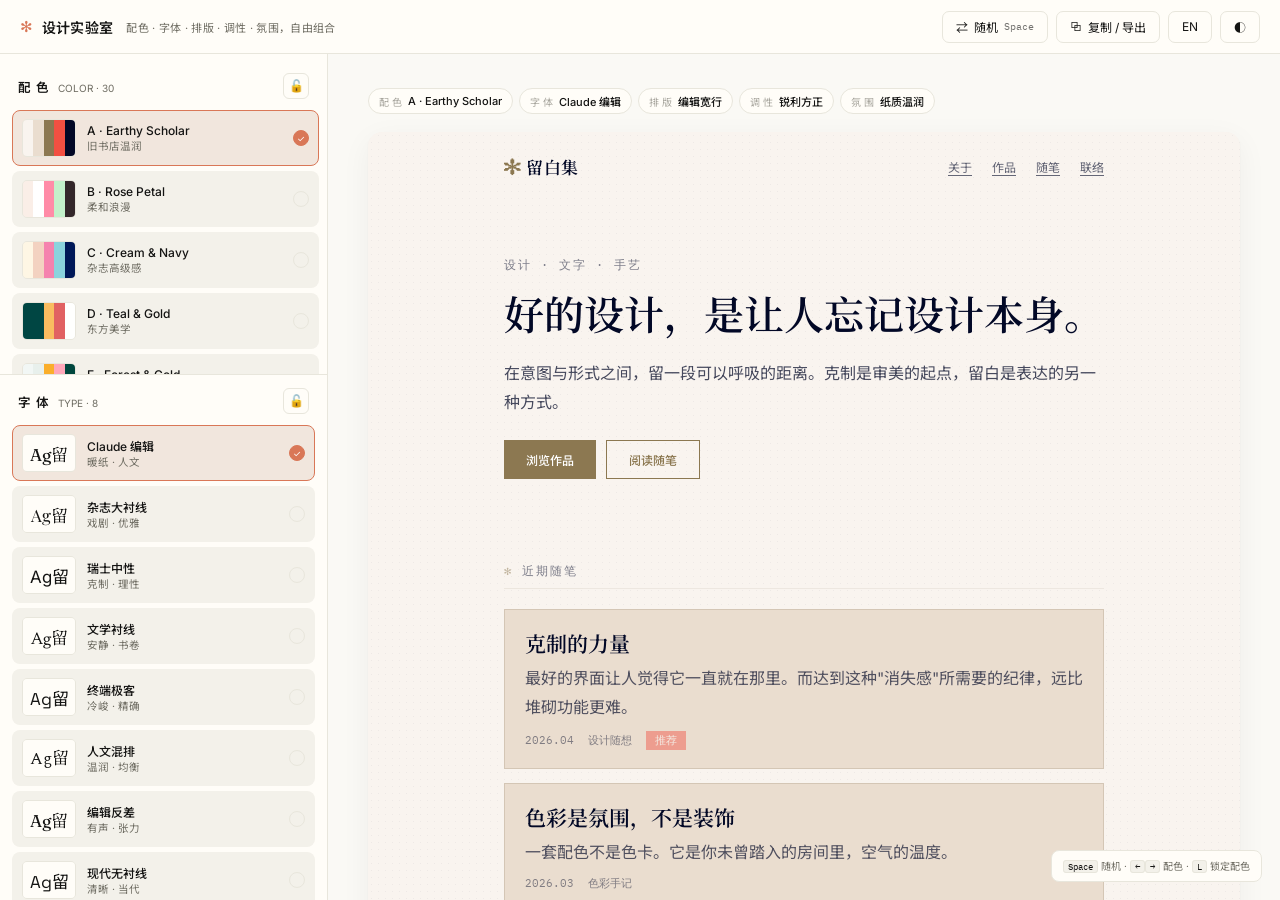
==== preview.html @ c013298c "feat: rebuild as combinable 5-axis design playground Replace palette-only gallery/detail with a Real" ====
<!DOCTYPE html>
<html lang="zh-CN" data-ui-theme="light">
<head>
<meta charset="UTF-8">
<meta name="viewport" content="width=device-width, initial-scale=1.0">
<title>设计实验室 — 五维组合预览</title>
<link rel="preconnect" href="https://fonts.googleapis.com">
<link rel="preconnect" href="https://fonts.gstatic.com" crossorigin>
<link href="https://fonts.googleapis.com/css2?family=Fraunces:ital,opsz,wght@0,9..144,400;0,9..144,600;1,9..144,400&family=Inter:wght@300;400;500;600&family=Playfair+Display:ital,wght@0,400;0,600;1,400&family=Source+Serif+4:ital,opsz,wght@0,8..60,400;0,8..60,600;1,8..60,400&family=Newsreader:ital,opsz,wght@0,6..72,400;0,6..72,600;1,6..72,400&family=Spectral:ital,wght@0,400;0,600;1,400&family=Space+Grotesk:wght@400;500;600;700&family=IBM+Plex+Mono:wght@400;500;600&family=Noto+Serif+SC:wght@400;500;600&family=Noto+Sans+SC:wght@400;500;700&display=swap" rel="stylesheet">
<style>
*{margin:0;padding:0;box-sizing:border-box}
:root{
  --ui-bg:#faf9f5; --ui-panel:#fffdf8; --ui-panel2:#f3f1ea; --ui-line:#e8e6dc;
  --ui-tx:#141413; --ui-tx2:#6f6d63; --ui-ac:#d97757; --ui-ac-press:#c15f3c;
  --ui-shadow:0 1px 2px rgba(20,20,19,.04),0 8px 30px rgba(20,20,19,.05);
}
html[data-ui-theme="dark"]{
  --ui-bg:#262624; --ui-panel:#30302e; --ui-panel2:#2b2a28; --ui-line:#3d3b35;
  --ui-tx:#faf9f5; --ui-tx2:#b0aea5; --ui-ac:#e08a6b; --ui-ac-press:#d97757;
  --ui-shadow:0 1px 2px rgba(0,0,0,.2),0 10px 34px rgba(0,0,0,.32);
}
html,body{height:100%}
body{
  font-family:'Inter','Noto Sans SC',system-ui,sans-serif;
  background:var(--ui-bg);color:var(--ui-tx);
  -webkit-font-smoothing:antialiased;overflow:hidden;
}
::-webkit-scrollbar{width:8px;height:8px}
::-webkit-scrollbar-thumb{background:var(--ui-line);border-radius:4px}
::-webkit-scrollbar-track{background:transparent}

/* ===== APP SHELL ===== */
.app{display:flex;flex-direction:column;height:100vh}
.bar{
  flex-shrink:0;display:flex;align-items:center;justify-content:space-between;
  height:54px;padding:0 20px;background:var(--ui-panel);
  border-bottom:1px solid var(--ui-line);z-index:30;
}
.brand{display:flex;align-items:center;gap:9px;font-size:14px;font-weight:600;letter-spacing:.3px}
.brand .star{color:var(--ui-ac);font-size:15px}
.brand .sub{font-size:11px;color:var(--ui-tx2);font-weight:400;margin-left:4px}
.bar-actions{display:flex;align-items:center;gap:8px}
.btn{
  display:inline-flex;align-items:center;gap:6px;
  height:32px;padding:0 13px;border-radius:7px;
  border:1px solid var(--ui-line);background:var(--ui-panel);
  color:var(--ui-tx);font-size:12px;font-family:inherit;cursor:pointer;
  transition:border-color .15s,background .15s,color .15s;white-space:nowrap;
}
.btn:hover{border-color:var(--ui-tx2)}
.btn.primary{background:var(--ui-ac);border-color:var(--ui-ac);color:#fff}
.btn.primary:hover{background:var(--ui-ac-press);border-color:var(--ui-ac-press)}
.btn .k{font-size:10px;opacity:.6;font-family:'IBM Plex Mono',monospace}
.body{flex:1;display:flex;min-height:0}

/* ===== SIDEBAR ===== */
.side{
  width:328px;flex-shrink:0;overflow-y:auto;
  background:var(--ui-panel);border-right:1px solid var(--ui-line);
  padding:6px 0 60px;
}
.menu{border-bottom:1px solid var(--ui-line)}
.menu-h{
  display:flex;align-items:center;justify-content:space-between;
  padding:13px 18px 9px;position:sticky;top:0;
  background:var(--ui-panel);z-index:2;
}
.menu-h .t{display:flex;align-items:baseline;gap:8px}
.menu-h .t b{font-size:12.5px;font-weight:600;letter-spacing:1px}
.menu-h .t span{font-size:10px;color:var(--ui-tx2)}
.lock{
  width:26px;height:26px;border-radius:6px;border:1px solid var(--ui-line);
  background:transparent;color:var(--ui-tx2);cursor:pointer;font-size:12px;
  display:flex;align-items:center;justify-content:center;transition:all .15s;
}
.lock:hover{border-color:var(--ui-tx2)}
.lock.on{background:var(--ui-ac);border-color:var(--ui-ac);color:#fff}
.opts{display:flex;flex-direction:column;gap:5px;padding:2px 12px 16px}
.opts.scroll{max-height:266px;overflow-y:auto;padding-right:8px}
.opt{
  display:flex;align-items:center;gap:11px;
  padding:8px 9px;border-radius:8px;cursor:pointer;
  border:1px solid transparent;background:var(--ui-panel2);
  transition:border-color .14s,transform .14s;
}
.opt:hover{border-color:var(--ui-tx2)}
.opt.sel{border-color:var(--ui-ac);background:color-mix(in srgb,var(--ui-ac) 9%,var(--ui-panel2))}
.opt .thumb{flex-shrink:0;width:54px;height:38px;border-radius:5px;overflow:hidden;border:1px solid var(--ui-line)}
.opt .meta{min-width:0;flex:1}
.opt .meta .n{font-size:12px;font-weight:500;white-space:nowrap;overflow:hidden;text-overflow:ellipsis}
.opt .meta .s{font-size:10.5px;color:var(--ui-tx2);white-space:nowrap;overflow:hidden;text-overflow:ellipsis}
.opt .chk{flex-shrink:0;width:16px;height:16px;border-radius:50%;border:1.5px solid var(--ui-line);display:flex;align-items:center;justify-content:center;font-size:9px;color:transparent}
.opt.sel .chk{background:var(--ui-ac);border-color:var(--ui-ac);color:#fff}
/* swatch thumb */
.sw{display:flex;height:100%}.sw i{flex:1;display:block}
/* font thumb */
.ft{display:flex;align-items:center;justify-content:center;height:100%;font-size:17px;background:var(--ui-panel)}
/* schematic thumb */
.dg{display:flex;flex-direction:column;justify-content:center;gap:3px;height:100%;padding:7px 8px;background:var(--ui-panel)}
.dg i{display:block;height:3px;border-radius:2px;background:var(--ui-tx2);opacity:.4}

/* ===== STAGE (live preview) ===== */
.main{flex:1;min-width:0;overflow-y:auto;background:var(--ui-bg);padding:34px 40px 80px}
.combo{
  max-width:980px;margin:0 auto 18px;display:flex;flex-wrap:wrap;gap:6px;
  font-size:11px;color:var(--ui-tx2);
}
.combo .c{
  display:inline-flex;align-items:center;gap:6px;padding:4px 10px;
  border:1px solid var(--ui-line);border-radius:20px;background:var(--ui-panel);
}
.combo .c b{color:var(--ui-tx);font-weight:500}
.combo .c em{font-style:normal;opacity:.6;font-size:10px}

#stage{
  --c-bg:#f9f4ef;--c-card:#eaddcf;--c-tx:#020826;--c-tx2:#716040;
  --c-ac:#8c7851;--c-ac2:#f25042;--c-bt:#fff;--c-line:#7160402e;
  --f-display:'Fraunces','Noto Serif SC',Georgia,serif;
  --f-body:'Inter','Noto Sans SC',system-ui,sans-serif;
  --f-mono:'IBM Plex Mono',ui-monospace,Menlo,monospace;
  --fs1:40px;--fs2:22px;--fsb:16px;--fss:12px;--lh:1.8;--measure:600px;
  --track:0px;--padY:56px;--padX:40px;--gap:14px;--cols:2;--halign:left;--heroPadY:56px;
  --radius:8px;--bw:1px;--shadow:none;--btnr:6px;--btnp:10px 22px;--wD:600;--wB:400;
  --anim:360ms;
  max-width:980px;margin:0 auto;position:relative;overflow:hidden;
  border-radius:14px;background:var(--c-bg);color:var(--c-tx);
  font-family:var(--f-body);box-shadow:var(--ui-shadow);
  transition:background var(--anim) ease,color var(--anim) ease;
}
#stage::before{content:'';position:absolute;inset:0;pointer-events:none;z-index:0}
#stage[data-tex="paper"]::before{background-image:radial-gradient(var(--c-tx) .6px,transparent .6px);background-size:7px 7px;opacity:.045}
#stage[data-tex="scanline"]::before{background-image:repeating-linear-gradient(0deg,var(--c-tx) 0 1px,transparent 1px 4px);opacity:.05}
#stage[data-tex="vignette"]::before{background:radial-gradient(ellipse at 50% 35%,transparent 52%,rgba(0,0,0,.2))}
#stage[data-tex="none"]::before{display:none}
.st-in{position:relative;z-index:1;max-width:calc(var(--measure) + var(--padX)*2);margin:0 auto}
.st-nav{display:flex;justify-content:space-between;align-items:center;padding:22px var(--padX)}
.st-logo{font-family:var(--f-display);font-size:calc(var(--fsb) + 1px);font-weight:var(--wD);letter-spacing:.5px}
.st-links{display:flex;gap:20px;font-size:var(--fss)}
.st-links span{opacity:.6}
.st-hero{padding:var(--heroPadY) var(--padX) calc(var(--heroPadY) * .8);text-align:var(--halign)}
.st-tag{font-family:var(--f-mono);font-size:var(--fss);letter-spacing:2px;opacity:.5;margin-bottom:16px;text-transform:uppercase}
.st-h1{font-family:var(--f-display);font-size:var(--fs1);font-weight:var(--wD);line-height:1.32;letter-spacing:var(--track);margin-bottom:16px}
.st-lede{font-size:var(--fsb);line-height:var(--lh);opacity:.72;max-width:var(--measure);margin-bottom:24px}
.st-hero[style*="center"] .st-lede,#stage[data-halign] .st-hero{margin-left:auto;margin-right:auto}
.st-btns{display:flex;gap:10px;justify-content:var(--halign)}
.st-b1,.st-b2{font-family:var(--f-body);font-size:var(--fss);font-weight:500;padding:var(--btnp);border-radius:var(--btnr);cursor:default;transition:all var(--anim)}
.st-b1{background:var(--c-ac);color:var(--c-bt);border:none}
.st-b2{background:transparent;color:var(--c-ac);border:1.5px solid var(--c-ac)}
.st-sec{padding:calc(var(--padY) * .7) var(--padX)}
.st-sectitle{font-family:var(--f-mono);font-size:var(--fss);letter-spacing:2px;opacity:.5;margin-bottom:20px;padding-bottom:8px;text-transform:uppercase}
#stage[data-rule="1"] .st-sectitle{border-bottom:1px solid var(--c-line)}
.st-art{padding:18px 20px;margin-bottom:var(--gap);background:var(--c-card);border:var(--bw) solid var(--c-line);border-radius:var(--radius);box-shadow:var(--shadow)}
.st-art-t{font-family:var(--f-display);font-size:var(--fs2);font-weight:var(--wD);margin-bottom:6px}
.st-art-d{font-size:var(--fsb);line-height:var(--lh);opacity:.66;margin-bottom:9px}
.st-art-m{font-family:var(--f-mono);font-size:calc(var(--fss) - 1px);opacity:.45;display:flex;gap:14px;align-items:center}
.st-art-tag{padding:2px 9px;border-radius:calc(var(--radius) * .4);font-size:calc(var(--fss) - 1px);background:var(--c-ac2);color:var(--c-bt);opacity:1}
.st-grid{display:grid;grid-template-columns:repeat(var(--cols),1fr);gap:var(--gap)}
.st-proj{padding:22px;background:var(--c-card);border:var(--bw) solid var(--c-line);border-radius:var(--radius);box-shadow:var(--shadow)}
.st-proj-i{font-size:22px;margin-bottom:10px;color:var(--c-ac)}
.st-proj-n{font-family:var(--f-display);font-size:var(--fs2);font-weight:var(--wD);margin-bottom:6px}
.st-proj-d{font-size:var(--fss);line-height:var(--lh);opacity:.58}
.st-foot{display:flex;justify-content:space-between;flex-wrap:wrap;gap:8px;padding:28px var(--padX);font-family:var(--f-mono);font-size:calc(var(--fss) - 1px);opacity:.4;border-top:1px solid var(--c-line)}
.st-link{text-decoration:none;color:inherit}
#stage[data-link="underline"] .st-links span,#stage[data-link="underline"] .st-foot span{text-decoration:underline;text-underline-offset:3px;text-decoration-thickness:1px}
/* motifs */
#stage[data-motif="star"] .st-logo::before{content:"✻ ";color:var(--c-ac)}
#stage[data-motif="star"] .st-sectitle::before{content:"✻  ";color:var(--c-ac)}
#stage[data-motif="prompt"] .st-logo::before{content:"$ ";font-family:var(--f-mono);color:var(--c-ac)}
#stage[data-motif="prompt"] .st-sectitle::before{content:"> ";font-family:var(--f-mono);color:var(--c-ac)}
#stage[data-motif="dot"] .st-sectitle::before{content:"◦  ";color:var(--c-ac)}
#stage[data-motif="rule"] .st-sectitle{border-bottom:1px solid var(--c-line)}

/* ===== TOAST ===== */
.toast{
  position:fixed;bottom:24px;left:50%;transform:translate(-50%,16px);
  background:var(--ui-tx);color:var(--ui-bg);font-size:12px;
  padding:9px 18px;border-radius:8px;opacity:0;pointer-events:none;
  transition:opacity .22s,transform .22s;z-index:100;font-family:'IBM Plex Mono',monospace;
}
.toast.show{opacity:1;transform:translate(-50%,0)}
.hint{
  position:fixed;bottom:18px;right:18px;z-index:40;
  background:var(--ui-panel);border:1px solid var(--ui-line);border-radius:8px;
  padding:7px 11px;font-size:10px;color:var(--ui-tx2);line-height:1.6;
}
.hint kbd{font-family:'IBM Plex Mono',monospace;background:var(--ui-panel2);border:1px solid var(--ui-line);border-radius:3px;padding:0 4px;font-size:9px;color:var(--ui-tx)}

/* ===== EXPORT PANEL ===== */
.export{
  position:fixed;inset:0;background:rgba(0,0,0,.32);z-index:90;
  display:none;align-items:center;justify-content:center;padding:32px;
}
.export.show{display:flex}
.export-box{
  width:min(680px,100%);max-height:80vh;display:flex;flex-direction:column;
  background:var(--ui-panel);border:1px solid var(--ui-line);border-radius:12px;overflow:hidden;
}
.export-h{display:flex;justify-content:space-between;align-items:center;padding:16px 20px;border-bottom:1px solid var(--ui-line)}
.export-h b{font-size:13px}
.export pre{
  margin:0;padding:18px 20px;overflow:auto;flex:1;
  font-family:'IBM Plex Mono',monospace;font-size:11.5px;line-height:1.7;
  color:var(--ui-tx);background:var(--ui-panel2);white-space:pre;
}
.export-f{display:flex;gap:8px;justify-content:flex-end;padding:14px 20px;border-top:1px solid var(--ui-line)}
@media(max-width:780px){
  .side{position:fixed;left:0;top:54px;bottom:0;z-index:25;transform:translateX(-100%);transition:transform .25s}
  .side.open{transform:translateX(0)}
  .main{padding:20px 14px 70px}
  .menu-only{display:inline-flex}
}
.menu-only{display:none}
</style>
</head>
<body>
<div class="app">
  <div class="bar">
    <div class="brand">
      <button class="btn menu-only" id="sideToggle" onclick="document.querySelector('.side').classList.toggle('open')">☰</button>
      <span class="star">✻</span><span id="brandT">设计实验室</span>
      <span class="sub" id="brandS">配色 · 字体 · 排版 · 调性 · 氛围，自由组合</span>
    </div>
    <div class="bar-actions">
      <button class="btn" id="randBtn" onclick="randomize()">⇄ <span id="lRand">随机</span> <span class="k">Space</span></button>
      <button class="btn" id="copyBtn" onclick="openExport()">⧉ <span id="lExport">复制 / 导出</span></button>
      <button class="btn" id="langBtn" onclick="toggleLang()">EN</button>
      <button class="btn" id="themeBtn" onclick="toggleUITheme()" title="alt+T">◐</button>
    </div>
  </div>
  <div class="body">
    <aside class="side" id="side"></aside>
    <main class="main">
      <div class="combo" id="comboBar"></div>
      <div id="stage" data-tex="paper" data-motif="star" data-rule="1" data-link="plain" data-halign="left">
        <div class="st-in">
          <nav class="st-nav">
            <span class="st-logo">留白集</span>
            <span class="st-links"></span>
          </nav>
          <header class="st-hero">
            <div class="st-tag"></div>
            <h1 class="st-h1"></h1>
            <p class="st-lede"></p>
            <div class="st-btns"><button class="st-b1"></button><button class="st-b2"></button></div>
          </header>
          <section class="st-sec">
            <div class="st-sectitle s1"></div>
            <article class="st-art a1"><div class="st-art-t"></div><div class="st-art-d"></div><div class="st-art-m"><span class="m-d"></span><span class="m-c"></span><span class="st-art-tag"></span></div></article>
            <article class="st-art a2"><div class="st-art-t"></div><div class="st-art-d"></div><div class="st-art-m"><span class="m-d"></span><span class="m-c"></span></div></article>
            <article class="st-art a3"><div class="st-art-t"></div><div class="st-art-d"></div><div class="st-art-m"><span class="m-d"></span><span class="m-c"></span></div></article>
          </section>
          <section class="st-sec">
            <div class="st-sectitle s2"></div>
            <div class="st-grid">
              <div class="st-proj p1"><div class="st-proj-i">◎</div><div class="st-proj-n"></div><div class="st-proj-d"></div></div>
              <div class="st-proj p2"><div class="st-proj-i">◆</div><div class="st-proj-n"></div><div class="st-proj-d"></div></div>
              <div class="st-proj p3"><div class="st-proj-i">◇</div><div class="st-proj-n"></div><div class="st-proj-d"></div></div>
              <div class="st-proj p4"><div class="st-proj-i">◔</div><div class="st-proj-n"></div><div class="st-proj-d"></div></div>
            </div>
          </section>
          <footer class="st-foot"><span class="f1"></span><span class="f2"></span><span class="f3"></span></footer>
        </div>
      </div>
    </main>
  </div>
</div>

<div class="hint">
  <kbd>Space</kbd> <span id="hRand">随机</span> · <kbd>←</kbd><kbd>→</kbd> <span id="hPal">配色</span> · <kbd>L</kbd> <span id="hLock">锁定配色</span>
</div>
<div class="toast" id="toast"></div>
<div class="export" id="exportModal" onclick="if(event.target===this)closeExport()">
  <div class="export-box">
    <div class="export-h"><b id="exTitle">当前组合 · 导出</b><button class="btn" onclick="closeExport()">✕</button></div>
    <pre id="exportText"></pre>
    <div class="export-f">
      <button class="btn" onclick="copyExport()" id="exCopy">复制全部</button>
      <button class="btn primary" onclick="closeExport()" id="exDone">完成</button>
    </div>
  </div>
</div>

<script>
let lang='zh';
const L={
  zh:{
    brandT:'设计实验室',brandS:'配色 · 字体 · 排版 · 调性 · 氛围，自由组合',
    rand:'随机',export:'复制 / 导出',exTitle:'当前组合 · 导出',exCopy:'复制全部',exDone:'完成',
    copied:'已复制组合配置 ✓',
    hRand:'随机',hPal:'配色',hLock:'锁定配色',
    axis:{palette:'配 色',font:'字 体',layout:'排 版',tone:'调 性',mood:'氛 围'},
    axisEn:{palette:'COLOR',font:'TYPE',layout:'LAYOUT',tone:'TONE',mood:'MOOD'},
    logo:'留白集', nav:['关于','作品','随笔','联络'], tag:'设计 · 文字 · 手艺',
    hero:'好的设计，是让人忘记设计本身。',
    sub:'在意图与形式之间，留一段可以呼吸的距离。克制是审美的起点，留白是表达的另一种方式。',
    btn1:'浏览作品', btn2:'阅读随笔',
    sec1:'近期随笔', sec2:'精选作品',
    a1t:'克制的力量', a1d:'最好的界面让人觉得它一直就在那里。而达到这种"消失感"所需要的纪律，远比堆砌功能更难。',
    a2t:'色彩是氛围，不是装饰', a2d:'一套配色不是色卡。它是你未曾踏入的房间里，空气的温度。',
    a3t:'元素之间的间距', a3d:'留白不是空。它是音符之间的停顿——正是那些沉默，赋予了旋律意义。',
    a1m:'设计随想', a2m:'色彩手记', a3m:'排版笔记', badge:'推荐',
    months:['2026.04','2026.03','2026.02'],
    p1n:'作品集模板', p1d:'支持主题切换的极简作品集，语义化配色，一键换装。',
    p2n:'日历手帐', p2d:'基于暖色调排版的日记应用，文字与留白的平衡练习。',
    p3n:'书架', p3d:'卡片式阅读清单，柔和过渡动效，安静地陪你读完一本书。',
    p4n:'画布', p4d:'生成式色彩实验场，探索和谐与节奏的视觉可能。',
    f1:'三十色 · color-palettes', f2:'简约至上', f3:'为 Claude Code 而作',
  },
  en:{
    brandT:'Design Lab',brandS:'Color · Type · Layout · Tone · Mood — mix freely',
    rand:'Shuffle',export:'Copy / Export',exTitle:'Current combo · Export',exCopy:'Copy all',exDone:'Done',
    copied:'Combo config copied ✓',
    hRand:'shuffle',hPal:'color',hLock:'lock color',
    axis:{palette:'COLOR',font:'TYPE',layout:'LAYOUT',tone:'TONE',mood:'MOOD'},
    axisEn:{palette:'配色',font:'字体',layout:'排版',tone:'调性',mood:'氛围'},
    logo:'Whitespace', nav:['About','Work','Writing','Contact'], tag:'Design · Words · Craft',
    hero:'Good design makes you forget design itself.',
    sub:'Between intention and form, leave room to breathe. Restraint is where taste begins; whitespace is another way to speak.',
    btn1:'View Work', btn2:'Read Writing',
    sec1:'Recent Writing', sec2:'Selected Projects',
    a1t:'The Quiet Power of Restraint', a1d:'The best interfaces feel like they were always there — and the discipline to achieve that invisibility is harder than piling on features.',
    a2t:'Color as Atmosphere', a2d:'A palette is not a paint swatch. It is the emotional temperature of a room you have never entered.',
    a3t:'The Space Between', a3d:'Whitespace is not empty. It is the silence between notes — the very thing that gives melody its meaning.',
    a1m:'Design', a2m:'Color Theory', a3m:'Typography', badge:'Featured',
    months:['2026.04','2026.03','2026.02'],
    p1n:'Folio', p1d:'A minimal portfolio template with theme switching and semantic color roles.',
    p2n:'Almanac', p2d:'A daily journal app built on warm typography and the balance of text and space.',
    p3n:'Shelf', p3d:'Card-based reading list with gentle transitions — quietly keeping you company.',
    p4n:'Canvas', p4d:'Generative color playground exploring harmony and visual rhythm.',
    f1:'30 Colors · color-palettes', f2:'Less is more', f3:'Built for Claude Code',
  }
};

/* ===== 1) COLOR — original 30 palettes, unchanged ===== */
const T=[
  {id:'A',n:'Earthy Scholar',s:'旧书店温润',bg:'#f9f4ef',c:'#eaddcf',tx:'#020826',tx2:'#716040',ac:'#8c7851',ac2:'#f25042',bt:'#fff',
   rec:'像翻开一本泛黄的精装书。土褐与象牙白铺底，偶尔一笔朱红点亮视线。适合学术博客、读书笔记、个人随笔站。',
   recEn:'Like opening a well-worn hardcover. Earthy browns and ivory set the stage; a stroke of vermilion catches the eye. Perfect for academic blogs, reading journals, personal essays.',
   pair:'搭配衬线标题 + 无衬线正文，留白充足时最为优雅。',
   pairEn:'Pair serif headings with sans-serif body text. Most elegant with generous whitespace.'},
  {id:'B',n:'Rose Petal',s:'柔和浪漫',bg:'#faeee7',c:'#fff',tx:'#33272a',tx2:'#594a4e',ac:'#ff8ba7',ac2:'#c3f0ca',bt:'#33272a',
   rec:'花瓣落在奶茶上的颜色。粉色系中最不甜腻的一种——因为有薄荷绿在旁边托着。适合生活方式博客、婚礼页面、个人品牌。',
   recEn:'Petals falling on milk tea. The least cloying pink — grounded by a quiet mint green. Great for lifestyle blogs, wedding pages, personal brands.',
   pair:'主色粉红要克制使用，大面积留给暖白底色呼吸。',
   pairEn:'Use the pink sparingly. Let the warm white background do the breathing.'},
  {id:'C',n:'Cream & Navy',s:'杂志高级感',bg:'#fef6e4',c:'#f3d2c1',tx:'#001858',tx2:'#172c66',ac:'#f582ae',ac2:'#8bd3dd',bt:'#001858',
   rec:'奶油底上的藏蓝字，像一本排版讲究的独立杂志。桃粉与浅蓝的点缀恰到好处。适合作品集、产品落地页、设计师主页。',
   recEn:'Navy type on cream — like a beautifully typeset indie magazine. Peach and sky-blue accents hit just right. Ideal for portfolios, landing pages, designer homepages.',
   pair:'深蓝文字自带权威感，配合大号衬线标题效果极佳。',
   pairEn:'Deep navy carries natural authority. Pair with large serif headings for maximum impact.'},
  {id:'D',n:'Teal & Gold',s:'东方美学',bg:'#004643',c:'rgba(171,209,198,.15)',tx:'#fffffe',tx2:'#abd1c6',ac:'#f9bc60',ac2:'#e16162',bt:'#001e1d',
   rec:'墨绿如深潭，金色如灯盏。这是整套方案中最有叙事感的暗色调——像雨夜的茶室，窗外竹影婆娑。适合个人主页、摄影集、文化类站点。',
   recEn:'Ink-green like a still pond, gold like a lantern. The most narrative dark palette here — a teahouse on a rainy night, bamboo shadows swaying outside. For personal sites, photography, cultural projects.',
   pair:'金色 accent 是整个画面的灵魂，务必少而精地使用。',
   pairEn:'The gold accent is the soul of this palette. Use it sparingly and precisely.'},
  {id:'E',n:'Forest & Gold',s:'自然清新',bg:'#f2f7f5',c:'#e8f0ec',tx:'#00473e',tx2:'#475d5b',ac:'#faae2b',ac2:'#ffa8ba',bt:'#00473e',
   rec:'清晨的林间小路，阳光从叶缝间漏下来，落成金色的光斑。清新却不寡淡。适合环保品牌、户外博客、自然主题应用。',
   recEn:'A morning forest path — sunlight filtering through leaves, landing as golden dapples. Fresh but never bland. For eco brands, outdoor blogs, nature-themed apps.',
   pair:'绿底金字的组合古典而通透，粉色点缀增添一丝温柔。',
   pairEn:'Green with gold is classic and airy. The pink accent adds a touch of warmth.'},
  {id:'F',n:'Paper & Teal',s:'知性干净',bg:'#f8f5f2',c:'#feefe8',tx:'#232323',tx2:'#222525',ac:'#078080',ac2:'#f45d48',bt:'#f8f5f2',
   rec:'铺纸研墨的气质。纸白底色上，青绿色的链接像一枚安静的书签。偶尔出现的朱红，是批注时不经意的落笔。适合技术博客、文档站、工具类产品。',
   recEn:'The feel of laying paper and grinding ink. Teal links like quiet bookmarks on a paper-white page. The occasional vermilion is an absent-minded margin note. For tech blogs, docs, tool products.',
   pair:'最"万能"的浅色方案之一，几乎适配所有内容类型。',
   pairEn:'One of the most versatile light palettes — works with almost any content type.'},
  {id:'G',n:'Silver & Orange',s:'现代极简',bg:'#eff0f3',c:'#fffffe',tx:'#0d0d0d',tx2:'#2a2a2a',ac:'#ff8e3c',ac2:'#d9376e',bt:'#0d0d0d',
   rec:'银灰底色如同磨砂金属面板，橙色按钮是唯一的视觉锚点。冷静、利落、不废话。适合 SaaS 产品、开发者工具、仪表盘。',
   recEn:'Silver-grey like brushed metal. The orange button is the only visual anchor — cool, sharp, no-nonsense. For SaaS, dev tools, dashboards.',
   pair:'橙色面积越小，冲击力越大。用在 CTA 按钮上恰好。',
   pairEn:'The smaller the orange, the stronger the punch. Perfect for CTA buttons.'},
  {id:'H',n:'Midnight Rose',s:'深夜书房',bg:'#232946',c:'rgba(184,193,236,.12)',tx:'#fffffe',tx2:'#b8c1ec',ac:'#eebbc3',ac2:'#d4d8f0',bt:'#232946',
   rec:'深蓝如午夜，玫瑰粉如台灯洒下的暖光。安静、私密、适合沉浸式阅读。适合个人博客、夜间模式、阅读类应用。',
   recEn:'Deep blue like midnight, rose-pink like the warm glow of a desk lamp. Quiet, intimate, made for immersive reading. For personal blogs, dark mode, reading apps.',
   pair:'薰衣草色的次要文字在深蓝底上可读性极佳，优于纯白。',
   pairEn:'Lavender secondary text reads beautifully on deep blue — better than pure white.'},
  {id:'I',n:'Chocolate Rose',s:'复古奢华',bg:'#55423d',c:'rgba(255,243,236,.12)',tx:'#fffffe',tx2:'#fff3ec',ac:'#ffc0ad',ac2:'#e78fb3',bt:'#271c19',
   rec:'巧克力色的丝绒幕布，玫瑰金的灯光。这套配色自带叙事——像午后咖啡馆的角落。适合时尚品牌、高端餐饮、奢侈品展示。',
   recEn:'Chocolate velvet curtains, rose-gold lighting. A palette that tells a story — an afternoon corner in a Parisian café. For fashion, fine dining, luxury.',
   pair:'暗底亮字的方案，注意正文行高要拉大，至少 1.7。',
   pairEn:'Light on dark demands generous line-height — at least 1.7 for body text.'},
  {id:'J',n:'Blush Latte',s:'裸粉渐变',bg:'#F7E6E1',c:'#f0d5cd',tx:'#4B332E',tx2:'#A77A6E',ac:'#CFA59A',ac2:'#A77A6E',bt:'#fff',
   rec:'整套都在裸粉色系里轻轻浮动，像一杯燕麦拿铁表面的奶泡。极度柔和，没有一处硬边。适合美妆品牌、母婴产品、温柔系个人站。',
   recEn:'Everything floats gently in nude-pink, like the foam on an oat latte. Extremely soft, no hard edges anywhere. For beauty brands, maternal care, gentle personal sites.',
   pair:'因为色差小，需要靠字重和字号差异建立层级。',
   pairEn:'Low contrast means hierarchy must come from font weight and size differences.'},
  {id:'K',n:'Champagne Smoke',s:'画廊烛光',bg:'#FBF6EE',c:'#f2ebe0',tx:'#2A2A2B',tx2:'#7B746B',ac:'#2A2A2B',ac2:'#C8B89E',bt:'#FBF6EE',
   rec:'画廊里的白墙与暖色射灯。没有彩色——全靠明暗与材质说话。这是"无色胜有色"的典范。适合建筑事务所、艺术家主页、极简作品集。',
   recEn:'Gallery white walls under warm spotlights. No chromatic color — all about light, shadow, and texture. The epitome of "absence as presence." For architecture firms, artist pages, minimal portfolios.',
   pair:'纯黑 accent 在暖白底上反而不刺眼，反倒有一种沉稳的力量。',
   pairEn:'Pure black accent on warm white is surprisingly gentle — it carries a quiet authority.'},
  {id:'L',n:'Vanilla Sage',s:'疗愈自然',bg:'#F6F0E6',c:'#e8eed5',tx:'#2F3E3A',tx2:'#6F8A78',ac:'#6F8A78',ac2:'#A8BDA3',bt:'#F6F0E6',
   rec:'香草色底板上铺着鼠尾草绿的卡片。整个页面像一盆养了很久的绿植——不张扬，但让人觉得安心。适合健康、冥想、心理咨询类产品。',
   recEn:'Sage-green cards on a vanilla base. The whole page feels like a houseplant you have tended for years — unassuming yet calming. For wellness, meditation, therapy apps.',
   pair:'绿色系配色容易显得"土"，关键是底色要足够暖。',
   pairEn:'Green palettes risk looking earthy — the key is a warm enough background.'},
  {id:'M',n:'Sunset Gradient',s:'日落浪漫',bg:'#355C7D',c:'rgba(248,177,149,.12)',tx:'#F8B195',tx2:'#dda090',ac:'#F67280',ac2:'#F8B195',bt:'#355C7D',
   rec:'海边黄昏的最后十分钟。灰蓝色天空渐渐沉下去，地平线上还留着一抹珊瑚色的余温。适合旅行博客、音乐应用、情感类内容。',
   recEn:'The last ten minutes of a seaside dusk. Slate-blue sky sinking while a coral afterglow lingers on the horizon. For travel blogs, music apps, emotional storytelling.',
   pair:'暗色底上的暖色文字有天然的浪漫感，但要注意对比度。',
   pairEn:'Warm text on a dark background is naturally romantic — but mind the contrast ratio.'},
  {id:'N',n:'Peach & Forest',s:'蜜桃森林',bg:'#2A363B',c:'rgba(153,184,152,.1)',tx:'#FECEAB',tx2:'#99B898',ac:'#FF847C',ac2:'#99B898',bt:'#2A363B',
   rec:'深林底色上开出蜜桃色的花。暖冷对撞但并不突兀——像冬天壁炉旁的一杯热可可。适合美食博客、植物类应用、户外品牌。',
   recEn:'Peach blossoms against a deep forest floor. Warm-cold collision that never clashes — like hot cocoa by a winter fireplace. For food blogs, plant apps, outdoor brands.',
   pair:'蜜桃色标题 + 草绿色正文的组合非常耐看。',
   pairEn:'Peach headings with sage body text is a surprisingly enduring combination.'},
  {id:'O',n:'Pastel Bloom',s:'糖果轻快',bg:'#fff8f5',c:'#fff',tx:'#444',tx2:'#888',ac:'#FFAAA6',ac2:'#A8E6CE',bt:'#444',
   rec:'像一颗刚拆开包装纸的马卡龙。粉与薄荷绿的经典搭配，轻盈、明快、不沉重。适合儿童教育、轻社交、创意工具。',
   recEn:'Like unwrapping a fresh macaron. The classic pink-and-mint pairing — light, cheerful, never heavy. For kids\' education, casual social apps, creative tools.',
   pair:'底色接近纯白，适合承载大量内容而不显拥挤。',
   pairEn:'Near-white background handles dense content without feeling cramped.'},
  {id:'P',n:'Coral Garden',s:'明快浪漫',bg:'#fdf0e6',c:'#fff',tx:'#3a2020',tx2:'#6b4a4a',ac:'#FE4365',ac2:'#83AF9B',bt:'#fff',
   rec:'珊瑚红是这套方案的心跳。在奶白色的静谧里，它像一朵突然盛开的花——浓烈、明确、不犹豫。适合活动页、促销落地页、创意机构。',
   recEn:'Coral red is the heartbeat of this palette. Against creamy silence, it blooms suddenly — bold, decisive, unhesitating. For event pages, promos, creative agencies.',
   pair:'珊瑚红 + 灰绿的互补色组合让页面既有活力又不失稳重。',
   pairEn:'Coral-red and muted green complement each other — lively yet grounded.'},
  {id:'Q',n:'Lavender Dusk',s:'紫黄出挑',bg:'#f6efef',c:'#f0e2e1',tx:'#181818',tx2:'#555',ac:'#994ff3',ac2:'#fbdd74',bt:'#fff',
   rec:'紫色与金黄，一个冷一个暖，本不该和谐——但在浅粉灰底色的调停下，竟有一种戏剧感的优雅。适合创意机构、音乐平台、艺术展览。',
   recEn:'Purple and gold — one cool, one warm, they shouldn\'t harmonize. Yet on a blush-grey stage, they produce a dramatic elegance. For creative agencies, music platforms, art exhibitions.',
   pair:'紫色按钮 + 金黄标签的组合非常抢眼，少即是多。',
   pairEn:'Purple buttons with golden tags are eye-catching. Less is more.'},
  {id:'R',n:'Mocha Mousse',s:'摩卡慕斯',bg:'#FAF7F2',c:'#f0ebe3',tx:'#2C1810',tx2:'#6B4C3B',ac:'#A47864',ac2:'#d4a58a',bt:'#FAF7F2',
   rec:'Pantone 2025 年度色。像一杯摩卡慕斯——不是浓烈的巧克力，是那种加了牛奶之后的温润。全色系同色调，安全感极强。适合生活方式品牌、家居产品、温暖系博客。',
   recEn:'Pantone 2025 Color of the Year. Like a mocha mousse — not intense chocolate, but the warmth after milk is added. Monochromatic and deeply comforting. For lifestyle brands, home products, warm blogs.',
   pair:'同色调方案的关键是字重和间距拉开差异，否则层级模糊。',
   pairEn:'In monochromatic palettes, hierarchy comes from weight and spacing — not color.'},
  {id:'S',n:'Warm Clay',s:'手作质朴',bg:'#FAF2E8',c:'#f3ebe0',tx:'#2F201B',tx2:'#8B5A44',ac:'#C89A7C',ac2:'#8B5A44',bt:'#fff',
   rec:'陶土、亚麻、手工纸。这套配色带着手作的温度，每一个颜色都像是从自然里取来、又被时间打磨过的。适合手工艺品牌、独立书店、慢生活类内容。',
   recEn:'Clay, linen, handmade paper. Every color feels gathered from nature and polished by time. For craft brands, indie bookshops, slow-living content.',
   pair:'与 R 相比更偏暖黄，适合想要"手工感"而非"咖啡馆感"的场景。',
   pairEn:'Warmer than R — choose this when you want "handmade" rather than "café" vibes.'},
  {id:'T',n:'Dark Ember',s:'暗黑炽烈',bg:'#0f0e17',c:'rgba(167,169,190,.1)',tx:'#fffffe',tx2:'#a7a9be',ac:'#ff8906',ac2:'#f25f4c',bt:'#0f0e17',
   rec:'纯黑底色上，橙色火焰般炽烈。这是二十套方案中对比度最高、视觉冲击最强的一套。适合游戏、开发者工具、暗黑系产品页、技术会议官网。',
   recEn:'On pure black, orange burns like flame. The highest contrast palette in this collection — maximum visual impact. For gaming, dev tools, dark product pages, tech conference sites.',
   pair:'橙与红的双 accent 要避免同时大面积出现，否则会显得燥。',
   pairEn:'Avoid using both orange and red accents in large areas simultaneously — it gets noisy.'},
  {id:'U',n:'Neon Dusk',s:'赛博黄昏',bg:'#16161a',c:'rgba(127,90,240,.08)',tx:'#fffffe',tx2:'#94a1b2',ac:'#7f5af0',ac2:'#2cb67d',bt:'#fffffe',
   rec:'深空底色上，紫色与翠绿交替闪烁。这是属于代码编辑器和终端窗口的配色——冷峻、精确、带着一丝科幻感。适合开发者工具、技术产品、游戏后台。',
   recEn:'Purple and emerald flicker against deep space. A palette born from code editors and terminal windows — sharp, precise, with a hint of sci-fi. For dev tools, tech products, gaming dashboards.',
   pair:'紫色作为主 accent 极其抢眼，绿色辅助色用于成功状态和次要操作。',
   pairEn:'Purple as primary accent is striking. Reserve green for success states and secondary actions.'},
  {id:'V',n:'Violet Pop',s:'紫电惊鸿',bg:'#fffffe',c:'#d1d1e9',tx:'#2b2c34',tx2:'#2b2c34',ac:'#6246ea',ac2:'#e45858',bt:'#fffffe',
   rec:'纯白底上的紫色按钮，像闪电划过白昼。淡紫色卡片温柔地托底，红色点缀在关键时刻登场。适合创意工具、设计平台、科技初创品牌。',
   recEn:'Purple buttons on pure white — lightning across a bright sky. Lilac cards soften the base; red appears at critical moments. For creative tools, design platforms, tech startups.',
   pair:'紫色与红色不要同时大面积出现，一个用于 CTA，一个用于警告/标签。',
   pairEn:'Avoid using purple and red in large areas simultaneously. One for CTAs, one for alerts/tags.'},
  {id:'W',n:'Sunshine Mint',s:'柠檬薄荷',bg:'#fffffe',c:'#e3f6f5',tx:'#272343',tx2:'#2d334a',ac:'#ffd803',ac2:'#bae8e8',bt:'#272343',
   rec:'阳光黄与薄荷绿在白色画布上嬉戏——这是整套方案中最快乐的一组。明亮、乐观、让人想到夏天的柠檬水。适合教育产品、儿童应用、轻量级工具。',
   recEn:'Sunshine yellow and mint play on a white canvas — the happiest palette in the collection. Bright, optimistic, summery lemonade. For education, kids apps, lightweight tools.',
   pair:'黄色按钮上用深色文字保证可读性，薄荷绿卡片底色清爽而不刺眼。',
   pairEn:'Use dark text on yellow buttons for readability. Mint card backgrounds stay fresh without glare.'},
  {id:'X',n:'Cotton Candy',s:'棉花糖',bg:'#fec7d7',c:'#d9d4e7',tx:'#0e172c',tx2:'#322f49',ac:'#a786df',ac2:'#f9f8fc',bt:'#fffffe',
   rec:'粉色底板铺满整个画布，薰衣草紫的卡片浮在上面。像游乐园的棉花糖——甜、软、让人卸下防备。适合少女向品牌、派对邀请、梦幻系产品。',
   recEn:'Pink floods the canvas, lavender cards float above. Like cotton candy at a fairground — sweet, soft, disarming. For girlish brands, party invites, dreamy products.',
   pair:'深蓝文字在粉色底上对比度意外地好，是整套方案稳定感的来源。',
   pairEn:'Dark navy text on pink has surprisingly good contrast — it anchors this dreamy palette.'},
  {id:'Y',n:'Coastal Linen',s:'海岸亚麻',bg:'#F3EFE7',c:'#e8e4db',tx:'#2C3D45',tx2:'#6C8A96',ac:'#6C8A96',ac2:'#AFC1C7',bt:'#F3EFE7',
   rec:'亚麻白底色上透出一缕海风的蓝灰。没有纯色的强势，只有自然光下布料的质感。适合建筑事务所、室内设计、北欧风格品牌。',
   recEn:'Linen white with a breath of coastal blue-grey. No bold statements — just the texture of fabric under natural light. For architecture firms, interior design, Scandi brands.',
   pair:'同为蓝灰色调的 accent 和 accent2 通过深浅差异建立层级，极为克制。',
   pairEn:'Accent and accent2 share the same blue-grey family. Hierarchy comes from value contrast alone — minimal and restrained.'},
  {id:'Z',n:'Terracotta Whisper',s:'陶语轻声',bg:'#F5E7DB',c:'#f0ddd0',tx:'#3A2A25',tx2:'#A55A43',ac:'#D48B6A',ac2:'#A55A43',bt:'#fff',
   rec:'陶土色的温度从屏幕里渗出来。赤褐、赭石、焦糖——像午后阳光照在泥墙上的那一刻。适合手工陶瓷品牌、有机食品、旅行杂志。',
   recEn:'Terracotta warmth seeps through the screen. Sienna, ochre, caramel — like afternoon sun on an adobe wall. For ceramic brands, organic food, travel magazines.',
   pair:'与 S（手作质朴）相比偏红，更适合食物和大地相关的品牌叙事。',
   pairEn:'Redder than S (Warm Clay) — better suited for food and earth-related brand narratives.'},
  {id:'AA',n:'Retro Mint Soda',s:'薄荷汽水',bg:'#F8F1E6',c:'#CDEBDD',tx:'#2B3A3F',tx2:'#4a5c5f',ac:'#72C7B7',ac2:'#F2A65A',bt:'#2B3A3F',
   rec:'薄荷绿卡片浮在奶黄色底板上，琥珀色点缀像气泡冒出来。复古、轻快、有一种 50 年代美式餐厅的怀旧感。适合餐饮品牌、复古风应用、生活方式产品。',
   recEn:'Mint cards float on cream, amber accents bubble up like fizz. Retro, breezy, with a 1950s diner nostalgia. For food brands, vintage-style apps, lifestyle products.',
   pair:'薄荷绿和琥珀色是天然互补色，对比舒适而不刺激。',
   pairEn:'Mint and amber are natural complements — comfortable contrast without visual strain.'},
  {id:'AB',n:'Iced Blueberry',s:'蓝莓冰沙',bg:'#F7F8FC',c:'#DCE6FA',tx:'#2D3354',tx2:'#6E83C7',ac:'#6E83C7',ac2:'#AFC3F2',bt:'#F7F8FC',
   rec:'冰蓝色的宁静。整套方案都在蓝紫色域内轻轻滑动，像一杯蓝莓冰沙的渐层。专业、可信、不张扬。适合金融科技、医疗健康、企业 SaaS。',
   recEn:'Icy-blue tranquility. The entire palette glides within the blue-violet spectrum like a blueberry smoothie gradient. Professional, trustworthy, understated. For fintech, healthcare, enterprise SaaS.',
   pair:'同色系方案需要靠字号和字重拉开层级，颜色本身不够区分。',
   pairEn:'Monochromatic blue needs font size and weight to establish hierarchy — color alone won\'t differentiate.'},
  {id:'AC',n:'Olive Ink',s:'橄榄墨香',bg:'#F2F0E6',c:'#e6e3d5',tx:'#141A14',tx2:'#3F4B39',ac:'#9AA27E',ac2:'#3F4B39',bt:'#F2F0E6',
   rec:'橄榄绿与旧纸色，像一本放在书房角落的植物图鉴。沉静、学术、带着泥土气息。适合出版社官网、植物学应用、环保组织。',
   recEn:'Olive green and aged paper — like a botanical atlas in the corner of a study. Calm, scholarly, earthy. For publishing houses, botanical apps, environmental orgs.',
   pair:'墨绿色 accent 低调到几乎消失，靠面积和位置而非色彩对比引导视线。',
   pairEn:'The olive accent is so subtle it nearly vanishes. Guide the eye with placement and area, not color contrast.'},
  {id:'AD',n:'Cherry Mocha',s:'樱桃摩卡',bg:'#F6EEE9',c:'#f0e5de',tx:'#1C1214',tx2:'#5B2A2A',ac:'#B24A4A',ac2:'#E7B9B2',bt:'#fff',
   rec:'樱桃红沉入摩卡底色，像一颗巧克力裹着的酒心樱桃。成熟、温暖、带一丝微醺。适合红酒品牌、精品咖啡、独立设计师。',
   recEn:'Cherry red sinks into mocha — a chocolate-covered kirsch cherry. Mature, warm, slightly intoxicating. For wine brands, specialty coffee, independent designers.',
   pair:'樱桃红在暖白底上不刺目，配合淡粉 accent2 形成柔和的红色叙事。',
   pairEn:'Cherry red on warm white stays gentle. Paired with blush accent2, it tells a soft red story.'},
];

/* ===== 2) TYPE — display / body / mono triples ===== */
const FONTS=[
  {id:'claude',n:'Claude 编辑',nEn:'Claude Editorial',s:'暖纸 · 人文',sEn:'warm · humanist',
   d:"'Fraunces','Noto Serif SC',Georgia,serif",b:"'Inter','Noto Sans SC',system-ui,sans-serif",m:"'IBM Plex Mono',ui-monospace,Menlo,monospace"},
  {id:'mag',n:'杂志大衬线',nEn:'Magazine Serif',s:'戏剧 · 优雅',sEn:'dramatic · elegant',
   d:"'Playfair Display','Noto Serif SC',Georgia,serif",b:"'Source Serif 4','Noto Serif SC',Georgia,serif",m:"'IBM Plex Mono',monospace"},
  {id:'swiss',n:'瑞士中性',nEn:'Swiss Neutral',s:'克制 · 理性',sEn:'restrained · rational',
   d:"'Inter','Noto Sans SC',system-ui,sans-serif",b:"'Inter','Noto Sans SC',system-ui,sans-serif",m:"'IBM Plex Mono',monospace"},
  {id:'literary',n:'文学衬线',nEn:'Literary',s:'安静 · 书卷',sEn:'quiet · bookish',
   d:"'Newsreader','Noto Serif SC',Georgia,serif",b:"'Newsreader','Noto Serif SC',Georgia,serif",m:"'IBM Plex Mono',monospace"},
  {id:'terminal',n:'终端极客',nEn:'Terminal Geek',s:'冷峻 · 精确',sEn:'sharp · precise',
   d:"'Space Grotesk','Noto Sans SC',sans-serif",b:"'IBM Plex Mono','Noto Sans SC',monospace",m:"'IBM Plex Mono',monospace"},
  {id:'humanist',n:'人文混排',nEn:'Humanist Mix',s:'温润 · 均衡',sEn:'warm · balanced',
   d:"'Spectral','Noto Serif SC',Georgia,serif",b:"'Inter','Noto Sans SC',system-ui,sans-serif",m:"'IBM Plex Mono',monospace"},
  {id:'contrast',n:'编辑反差',nEn:'Editorial Contrast',s:'有声 · 张力',sEn:'voiced · tension',
   d:"'Fraunces','Noto Serif SC',Georgia,serif",b:"'Source Serif 4','Noto Serif SC',Georgia,serif",m:"'IBM Plex Mono',monospace"},
  {id:'modern',n:'现代无衬线',nEn:'Modern Sans',s:'清晰 · 当代',sEn:'clean · contemporary',
   d:"'Space Grotesk','Noto Sans SC',sans-serif",b:"'Inter','Noto Sans SC',system-ui,sans-serif",m:"'IBM Plex Mono',monospace"},
];

/* ===== 3) LAYOUT — scale / leading / measure / grid / rhythm ===== */
const LAYOUTS=[
  {id:'editorial',n:'编辑宽行',nEn:'Editorial',s:'大字距 · 充分留白',sEn:'roomy · airy',
   v:{fs1:40,fs2:21,fsb:16,fss:12,lh:1.8,measure:600,track:0,padY:56,padX:40,gap:14,cols:2,halign:'left',heroPadY:56}},
  {id:'tight',n:'紧凑网格',nEn:'Tight Grid',s:'信息密度高',sEn:'dense info',
   v:{fs1:30,fs2:18,fsb:14.5,fss:11,lh:1.55,measure:760,track:0,padY:34,padX:36,gap:10,cols:2,halign:'left',heroPadY:40}},
  {id:'centered',n:'居中极简',nEn:'Centered Minimal',s:'对称 · 安静',sEn:'symmetric · calm',
   v:{fs1:34,fs2:19,fsb:15,fss:12,lh:1.75,measure:560,track:.2,padY:52,padX:40,gap:14,cols:1,halign:'center',heroPadY:62}},
  {id:'magazine',n:'杂志大标题',nEn:'Magazine',s:'强标题 · 叙事',sEn:'big headline',
   v:{fs1:54,fs2:22,fsb:15,fss:11,lh:1.7,measure:640,track:-.5,padY:48,padX:40,gap:16,cols:2,halign:'left',heroPadY:64}},
  {id:'dense',n:'密集仪表',nEn:'Dense Dashboard',s:'紧凑 · 工具感',sEn:'compact · utility',
   v:{fs1:26,fs2:16,fsb:13.5,fss:10.5,lh:1.5,measure:880,track:0,padY:24,padX:32,gap:8,cols:2,halign:'left',heroPadY:30}},
  {id:'poster',n:'海报留白',nEn:'Poster',s:'巨字 · 极致留白',sEn:'huge type · max space',
   v:{fs1:62,fs2:22,fsb:15,fss:11,lh:1.9,measure:520,track:1,padY:64,padX:46,gap:18,cols:1,halign:'center',heroPadY:90}},
];

/* ===== 4) TONE — shape language ===== */
const TONES=[
  {id:'sharp',n:'锐利方正',nEn:'Sharp',s:'方角 · 描边 · 无影',sEn:'square · ruled · flat',
   v:{radius:0,bw:1,shadow:'none',btnr:0,btnp:'10px 22px',wD:600,wB:400},link:'underline'},
  {id:'soft',n:'柔和圆润',nEn:'Soft',s:'圆角 · 胶囊按钮',sEn:'rounded · pill',
   v:{radius:14,bw:0,shadow:'0 8px 30px rgba(0,0,0,.08)',btnr:999,btnp:'11px 24px',wD:600,wB:400},link:'plain'},
  {id:'minimal',n:'极简克制',nEn:'Minimal',s:'细线 · 几乎无形',sEn:'hairline · barely there',
   v:{radius:4,bw:1,shadow:'none',btnr:4,btnp:'9px 18px',wD:500,wB:400},link:'plain'},
  {id:'editorial',n:'编辑严肃',nEn:'Editorial',s:'下划线 · 印刷感',sEn:'underline · print',
   v:{radius:2,bw:1,shadow:'none',btnr:2,btnp:'10px 20px',wD:600,wB:400},link:'underline'},
  {id:'elevated',n:'卡片浮起',nEn:'Elevated',s:'阴影 · 立体',sEn:'shadow · lifted',
   v:{radius:10,bw:0,shadow:'0 6px 24px rgba(0,0,0,.1)',btnr:8,btnp:'10px 22px',wD:600,wB:400},link:'plain'},
  {id:'bold',n:'大胆张扬',nEn:'Bold',s:'粗边 · 硬投影',sEn:'thick · hard shadow',
   v:{radius:0,bw:2,shadow:'6px 6px 0 rgba(0,0,0,.18)',btnr:0,btnp:'12px 26px',wD:700,wB:500},link:'underline'},
];

/* ===== 5) MOOD — ambient finish ===== */
const MOODS=[
  {id:'paper',n:'纸质温润',nEn:'Paper',s:'纸纹 · ✻ 标记',sEn:'grain · ✻ marks',
   tex:'paper',motif:'star',rule:1,density:1,anim:360},
  {id:'gallery',n:'美术馆白盒',nEn:'Gallery',s:'极致留白 · 无饰',sEn:'max space · bare',
   tex:'none',motif:'none',rule:0,density:1.28,anim:600},
  {id:'terminal',n:'终端极客',nEn:'Terminal',s:'扫描线 · $ 提示符',sEn:'scanline · $ prompt',
   tex:'scanline',motif:'prompt',rule:1,density:.86,anim:140},
  {id:'magazine',n:'杂志呼吸',nEn:'Magazine',s:'分隔线 · 节奏',sEn:'rules · rhythm',
   tex:'none',motif:'rule',rule:1,density:1.06,anim:320},
  {id:'nocturne',n:'暗夜静谧',nEn:'Nocturne',s:'晕影 · 圆点饰',sEn:'vignette · dots',
   tex:'vignette',motif:'dot',rule:0,density:1,anim:480},
  {id:'clean',n:'素白无饰',nEn:'Clean',s:'零纹理 · 即时',sEn:'no texture · instant',
   tex:'none',motif:'none',rule:0,density:1,anim:0},
];

const AXES=[
  {k:'palette',data:T},{k:'font',data:FONTS},{k:'layout',data:LAYOUTS},
  {k:'tone',data:TONES},{k:'mood',data:MOODS},
];

/* ===== STATE ===== */
let sel={palette:0,font:0,layout:0,tone:0,mood:0};
let locked={palette:false,font:false,layout:false,tone:false,mood:false};

function loadState(){
  try{
    const s=JSON.parse(localStorage.getItem('cp_sel')||'null');
    if(s)for(const a of AXES){const arr=a.data;let i=arr.findIndex(o=>o.id===s[a.k]);if(i<0)i=0;sel[a.k]=i}
    const lk=JSON.parse(localStorage.getItem('cp_locked')||'null');if(lk)locked=Object.assign(locked,lk);
    const lg=localStorage.getItem('cp_lang');if(lg)lang=lg;
    const th=localStorage.getItem('cp_uitheme');if(th)document.documentElement.setAttribute('data-ui-theme',th);
  }catch(e){}
}
function saveState(){
  const s={};for(const a of AXES)s[a.k]=a.data[sel[a.k]].id;
  localStorage.setItem('cp_sel',JSON.stringify(s));
  localStorage.setItem('cp_locked',JSON.stringify(locked));
  localStorage.setItem('cp_lang',lang);
  localStorage.setItem('cp_uitheme',document.documentElement.getAttribute('data-ui-theme'));
}

function t(k){return L[lang][k]}
function on(o){return lang==='zh'?o.n:(o.nEn||o.n)}
function os(o){return lang==='zh'?o.s:(o.sEn||o.s)}

/* ===== THUMBNAILS ===== */
function thumb(axis,o){
  if(axis==='palette')
    return `<div class="sw"><i style="background:${o.bg}"></i><i style="background:${o.c.startsWith('rgba')?o.bg:o.c}"></i><i style="background:${o.ac}"></i><i style="background:${o.ac2}"></i><i style="background:${o.tx}"></i></div>`;
  if(axis==='font')
    return `<div class="ft" style="font-family:${o.d}">Ag留</div>`;
  if(axis==='layout'){
    const v=o.v,w1=Math.min(46,v.measure/18),lhh=Math.max(2,7-v.lh*2);
    return `<div class="dg"><i style="width:${Math.min(46,v.fs1)}px;height:${Math.max(4,v.fs1/9)}px;opacity:.6"></i><i style="width:${w1}px;margin-bottom:${lhh}px"></i><i style="width:${w1-6}px"></i></div>`;
  }
  if(axis==='tone'){
    const v=o.v;
    return `<div class="dg" style="align-items:flex-start;justify-content:center"><i style="width:30px;height:13px;background:var(--ui-ac);opacity:1;border-radius:${Math.min(13,v.btnr)}px;box-shadow:${v.shadow==='none'?'none':'2px 2px 0 var(--ui-line)'}"></i><i style="width:40px;height:9px;border:${v.bw}px solid var(--ui-tx2);background:transparent;opacity:.5;border-radius:${Math.min(9,v.radius)}px"></i></div>`;
  }
  // mood
  const bgmap={paper:'radial-gradient(currentColor .6px,transparent .6px)',scanline:'repeating-linear-gradient(0deg,currentColor 0 1px,transparent 1px 4px)',vignette:'radial-gradient(ellipse,transparent 40%,rgba(0,0,0,.4))',none:'none'};
  const mk={star:'✻',prompt:'$_',dot:'◦',rule:'—',none:''};
  return `<div class="ft" style="background:var(--ui-panel2);position:relative;color:var(--ui-tx2)"><span style="position:absolute;inset:0;background-image:${bgmap[o.tex]};background-size:6px 6px;opacity:.5"></span><span style="position:relative;font-size:14px;color:var(--ui-ac)">${mk[o.motif]}</span></div>`;
}

/* ===== BUILD MENUS ===== */
function buildMenus(){
  const side=document.getElementById('side');
  side.innerHTML='';
  for(const a of AXES){
    const m=document.createElement('div');m.className='menu';
    const big=a.data.length>9;
    m.innerHTML=`
      <div class="menu-h">
        <div class="t"><b>${t('axis')[a.k]}</b><span>${t('axisEn')[a.k]} · ${a.data.length}</span></div>
        <button class="lock${locked[a.k]?' on':''}" data-axis="${a.k}" title="lock">${locked[a.k]?'🔒':'🔓'}</button>
      </div>
      <div class="opts${big?' scroll':''}" data-list="${a.k}"></div>`;
    side.appendChild(m);
    const list=m.querySelector('[data-list]');
    a.data.forEach((o,i)=>{
      const el=document.createElement('div');
      el.className='opt'+(sel[a.k]===i?' sel':'');
      el.dataset.axis=a.k;el.dataset.i=i;
      el.innerHTML=`<div class="thumb">${thumb(a.k,o)}</div>
        <div class="meta"><div class="n">${a.k==='palette'?o.id+' · ':''}${on(o)}</div><div class="s">${os(o)}</div></div>
        <div class="chk">✓</div>`;
      el.onclick=()=>selectOpt(a.k,i);
      list.appendChild(el);
    });
    m.querySelector('.lock').onclick=()=>toggleLock(a.k);
  }
}

function selectOpt(axis,i){
  sel[axis]=i;
  document.querySelectorAll(`.opt[data-axis="${axis}"]`).forEach(el=>{
    el.classList.toggle('sel',+el.dataset.i===i);
  });
  const list=document.querySelector(`.opts[data-list="${axis}"]`);
  const cur=list&&list.querySelector('.opt.sel');
  if(cur&&list.classList.contains('scroll'))cur.scrollIntoView({block:'nearest'});
  applyCombo();saveState();
}
function toggleLock(axis){
  locked[axis]=!locked[axis];
  const b=document.querySelector(`.lock[data-axis="${axis}"]`);
  b.classList.toggle('on',locked[axis]);b.textContent=locked[axis]?'🔒':'🔓';
  saveState();
}

/* ===== APPLY COMBO ===== */
function applyCombo(){
  const pal=T[sel.palette],fo=FONTS[sel.font],la=LAYOUTS[sel.layout].v,
        to=TONES[sel.tone],mo=MOODS[sel.mood];
  const st=document.getElementById('stage'),S=(k,v)=>st.style.setProperty(k,v);
  // colors
  S('--c-bg',pal.bg);S('--c-card',pal.c);S('--c-tx',pal.tx);S('--c-tx2',pal.tx2);
  S('--c-ac',pal.ac);S('--c-ac2',pal.ac2);S('--c-bt',pal.bt);
  S('--c-line',(pal.tx2.startsWith('#')?pal.tx2:'#808080')+'2e');
  // fonts
  S('--f-display',fo.d);S('--f-body',fo.b);S('--f-mono',fo.m);
  // layout × mood density
  const d=mo.density;
  S('--fs1',la.fs1+'px');S('--fs2',la.fs2+'px');S('--fsb',la.fsb+'px');S('--fss',la.fss+'px');
  S('--lh',la.lh);S('--measure',la.measure+'px');S('--track',la.track+'px');
  S('--padY',Math.round(la.padY*d)+'px');S('--padX',Math.round(la.padX*d)+'px');
  S('--gap',Math.round(la.gap*d)+'px');S('--cols',la.cols);S('--halign',la.halign);
  S('--heroPadY',Math.round(la.heroPadY*d)+'px');
  // tone
  S('--radius',to.v.radius+'px');S('--bw',to.v.bw+'px');S('--shadow',to.v.shadow);
  S('--btnr',to.v.btnr+'px');S('--btnp',to.v.btnp);S('--wD',to.v.wD);S('--wB',to.v.wB);
  // mood
  S('--anim',mo.anim+'ms');
  st.setAttribute('data-tex',mo.tex);
  st.setAttribute('data-motif',mo.motif);
  st.setAttribute('data-rule',(mo.rule||(to.id==='editorial'?1:0))?'1':'0');
  st.setAttribute('data-link',to.link);
  st.setAttribute('data-halign',la.halign);
  fillText();
  renderCombo();
}

function fillText(){
  const q=s=>document.querySelector(s),Q=s=>document.querySelectorAll(s);
  q('.st-logo').textContent=t('logo');
  q('.st-links').innerHTML=t('nav').map(n=>`<span>${n}</span>`).join('');
  q('.st-tag').textContent=t('tag');
  q('.st-h1').textContent=t('hero');
  q('.st-lede').textContent=t('sub');
  q('.st-b1').textContent=t('btn1');q('.st-b2').textContent=t('btn2');
  q('.s1').textContent=t('sec1');q('.s2').textContent=t('sec2');
  const A=[['a1','a1t','a1d','a1m'],['a2','a2t','a2d','a2m'],['a3','a3t','a3d','a3m']];
  A.forEach((x,idx)=>{
    const r=q('.'+x[0]);if(!r)return;
    r.querySelector('.st-art-t').textContent=t(x[1]);
    r.querySelector('.st-art-d').textContent=t(x[2]);
    r.querySelector('.m-d').textContent=t('months')[idx];
    r.querySelector('.m-c').textContent=t(x[3]);
  });
  const tg=q('.a1 .st-art-tag');if(tg)tg.textContent=t('badge');
  [['p1','p1n','p1d'],['p2','p2n','p2d'],['p3','p3n','p3d'],['p4','p4n','p4d']].forEach(x=>{
    const r=q('.'+x[0]);if(!r)return;
    r.querySelector('.st-proj-n').textContent=t(x[1]);
    r.querySelector('.st-proj-d').textContent=t(x[2]);
  });
  q('.f1').textContent=t('f1');q('.f2').textContent=t('f2');q('.f3').textContent=t('f3');
}

function renderCombo(){
  const cb=document.getElementById('comboBar');
  const items=[
    ['palette',T[sel.palette].id+' · '+on(T[sel.palette])],
    ['font',on(FONTS[sel.font])],
    ['layout',on(LAYOUTS[sel.layout])],
    ['tone',on(TONES[sel.tone])],
    ['mood',on(MOODS[sel.mood])],
  ];
  cb.innerHTML=items.map(([k,v])=>`<span class="c"><em>${t('axis')[k]}</em><b>${v}</b></span>`).join('');
}

/* ===== UI strings ===== */
function applyUIStrings(){
  document.getElementById('brandT').textContent=t('brandT');
  document.getElementById('brandS').textContent=t('brandS');
  document.getElementById('lRand').textContent=t('rand');
  document.getElementById('lExport').textContent=t('export');
  document.getElementById('langBtn').textContent=lang==='zh'?'EN':'中文';
  document.getElementById('hRand').textContent=t('hRand');
  document.getElementById('hPal').textContent=t('hPal');
  document.getElementById('hLock').textContent=t('hLock');
  document.getElementById('exTitle').textContent=t('exTitle');
  document.getElementById('exCopy').textContent=t('exCopy');
  document.getElementById('exDone').textContent=t('exDone');
  document.documentElement.lang=lang==='zh'?'zh-CN':'en';
}

function toggleLang(){lang=lang==='zh'?'en':'zh';applyUIStrings();buildMenus();applyCombo();saveState()}
function toggleUITheme(){
  const h=document.documentElement,n=h.getAttribute('data-ui-theme')==='dark'?'light':'dark';
  h.setAttribute('data-ui-theme',n);saveState();
}

/* ===== RANDOMIZE (unlocked axes) ===== */
function randomize(){
  for(const a of AXES){
    if(locked[a.k])continue;
    let i,n=a.data.length;if(n<2){sel[a.k]=0;continue}
    do{i=Math.floor(Math.random()*n)}while(i===sel[a.k]);
    sel[a.k]=i;
  }
  buildMenus();applyCombo();saveState();
}

/* ===== EXPORT ===== */
function exportText(){
  const pal=T[sel.palette],fo=FONTS[sel.font],la=LAYOUTS[sel.layout].v,
        to=TONES[sel.tone],mo=MOODS[sel.mood],d=mo.density;
  const head=`/* color-palettes · ${pal.id} ${pal.n} / ${fo.nEn} / ${LAYOUTS[sel.layout].nEn} / ${TONES[sel.tone].nEn} / ${MOODS[sel.mood].nEn} */`;
  const css=`:root{
  --color-bg:${pal.bg};
  --color-card:${pal.c};
  --color-text:${pal.tx};
  --color-text2:${pal.tx2};
  --color-accent:${pal.ac};
  --color-accent2:${pal.ac2};
  --color-btn-text:${pal.bt};
  --font-display:${fo.d};
  --font-body:${fo.b};
  --font-mono:${fo.m};
  --fs-h1:${la.fs1}px; --fs-h2:${la.fs2}px; --fs-body:${la.fsb}px; --fs-small:${la.fss}px;
  --line-height:${la.lh}; --measure:${la.measure}px; --tracking:${la.track}px;
  --space-section:${Math.round(la.padY*d)}px; --space-inline:${Math.round(la.padX*d)}px; --gap:${Math.round(la.gap*d)}px;
  --radius:${to.v.radius}px; --border-width:${to.v.bw}px; --shadow:${to.v.shadow};
  --btn-radius:${to.v.btnr}px; --btn-padding:${to.v.btnp};
  --weight-display:${to.v.wD}; --weight-body:${to.v.wB};
  --transition:${mo.anim}ms;
}`;
  const fontsLink=`<!-- fonts -->\n<link rel="stylesheet" href="https://fonts.googleapis.com/css2?family=Fraunces&family=Inter&family=Playfair+Display&family=Source+Serif+4&family=Newsreader&family=Spectral&family=Space+Grotesk&family=IBM+Plex+Mono&display=swap">`;
  const json='/* config */\n'+JSON.stringify({palette:pal.id,font:fo.id,layout:LAYOUTS[sel.layout].id,tone:to.id,mood:mo.id},null,2);
  return head+'\n'+css+'\n\n'+fontsLink+'\n\n'+json;
}
function openExport(){document.getElementById('exportText').textContent=exportText();document.getElementById('exportModal').classList.add('show')}
function closeExport(){document.getElementById('exportModal').classList.remove('show')}
function copyExport(){copyTxt(exportText());}
function copyTxt(txt){
  const done=()=>{toast(t('copied'))};
  if(navigator.clipboard&&navigator.clipboard.writeText){navigator.clipboard.writeText(txt).then(done).catch(()=>fb())}
  else fb();
  function fb(){const ta=document.createElement('textarea');ta.value=txt;document.body.appendChild(ta);ta.select();try{document.execCommand('copy')}catch(e){}ta.remove();done()}
}
let toastTm;
function toast(msg){
  const el=document.getElementById('toast');el.textContent=msg;el.classList.add('show');
  clearTimeout(toastTm);toastTm=setTimeout(()=>el.classList.remove('show'),1900);
}

/* ===== KEYBOARD ===== */
document.addEventListener('keydown',e=>{
  if(e.target.tagName==='INPUT'||e.target.tagName==='TEXTAREA')return;
  if(e.key===' '){e.preventDefault();randomize()}
  else if(e.key==='ArrowRight'){e.preventDefault();selectOpt('palette',(sel.palette+1)%T.length)}
  else if(e.key==='ArrowLeft'){e.preventDefault();selectOpt('palette',(sel.palette-1+T.length)%T.length)}
  else if(e.key==='l'||e.key==='L'){toggleLock('palette')}
  else if(e.key==='t'&&e.altKey){toggleUITheme()}
  else if(e.key==='Escape'){closeExport()}
});

/* ===== INIT ===== */
loadState();
applyUIStrings();
buildMenus();
applyCombo();
</script>
</body>
</html>
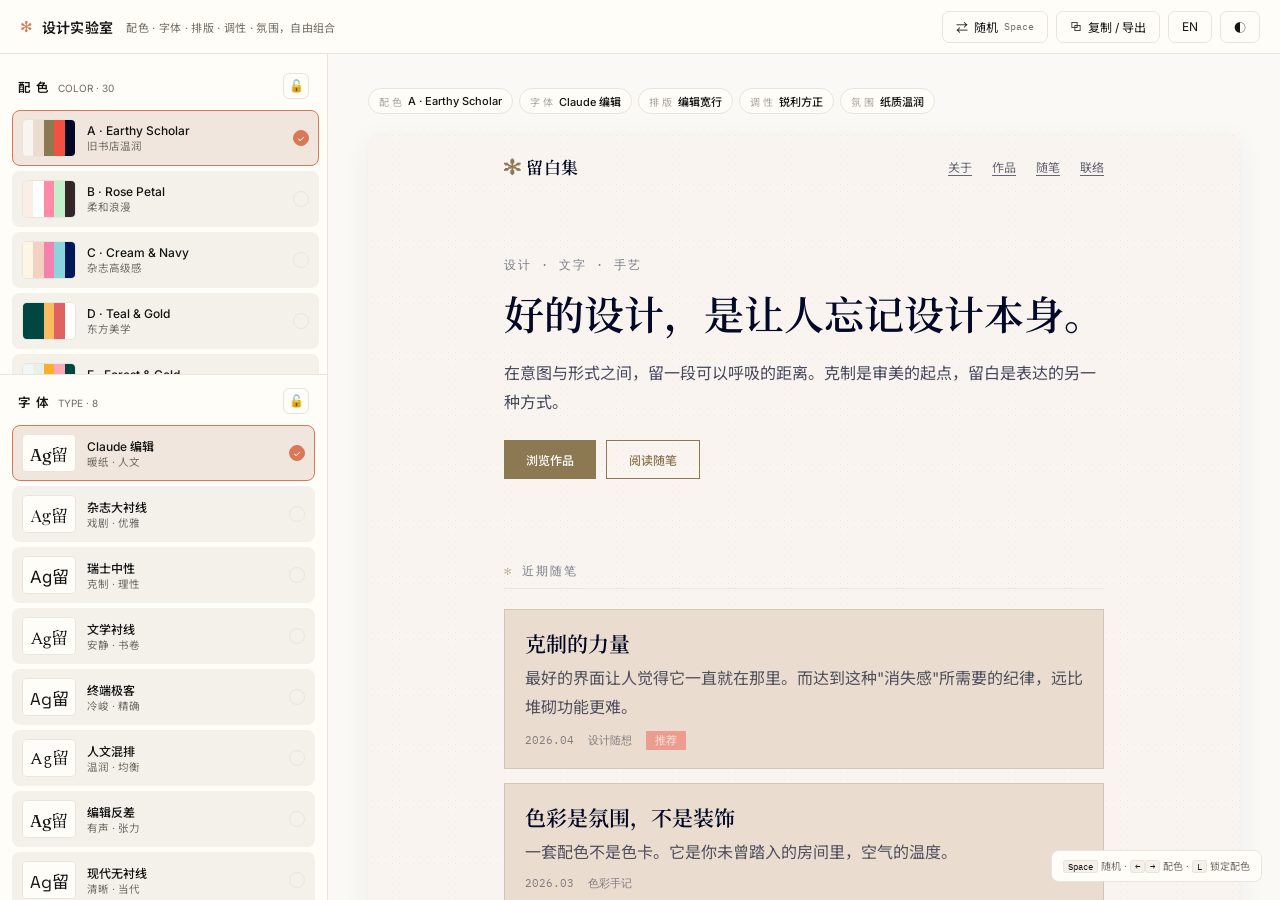
==== commit 937c80f8: "fix: correct mobile sidebar toggle (CSS source-order) + tighten narrow header" ====
--- a/preview.html
+++ b/preview.html
@@ -36,7 +36,8 @@
   height:54px;padding:0 20px;background:var(--ui-panel);
   border-bottom:1px solid var(--ui-line);z-index:30;
 }
-.brand{display:flex;align-items:center;gap:9px;font-size:14px;font-weight:600;letter-spacing:.3px}
+.brand{display:flex;align-items:center;gap:9px;font-size:14px;font-weight:600;letter-spacing:.3px;white-space:nowrap;min-width:0}
+#brandT{white-space:nowrap}
 .brand .star{color:var(--ui-ac);font-size:15px}
 .brand .sub{font-size:11px;color:var(--ui-tx2);font-weight:400;margin-left:4px}
 .bar-actions{display:flex;align-items:center;gap:8px}
@@ -203,13 +204,17 @@
   color:var(--ui-tx);background:var(--ui-panel2);white-space:pre;
 }
 .export-f{display:flex;gap:8px;justify-content:flex-end;padding:14px 20px;border-top:1px solid var(--ui-line)}
+.menu-only{display:none}
 @media(max-width:780px){
-  .side{position:fixed;left:0;top:54px;bottom:0;z-index:25;transform:translateX(-100%);transition:transform .25s}
+  .side{position:fixed;left:0;top:54px;bottom:0;width:300px;z-index:25;transform:translateX(-100%);transition:transform .25s;box-shadow:var(--ui-shadow)}
   .side.open{transform:translateX(0)}
   .main{padding:20px 14px 70px}
-  .menu-only{display:inline-flex}
-}
-.menu-only{display:none}
+  .menu-only{display:inline-flex;padding:0 9px}
+  .brand .sub{display:none}
+  .bar{padding:0 12px;gap:8px}
+  .bar-actions .btn{padding:0 9px;font-size:11px}
+  .bar-actions{gap:5px}
+}
 </style>
 </head>
 <body>
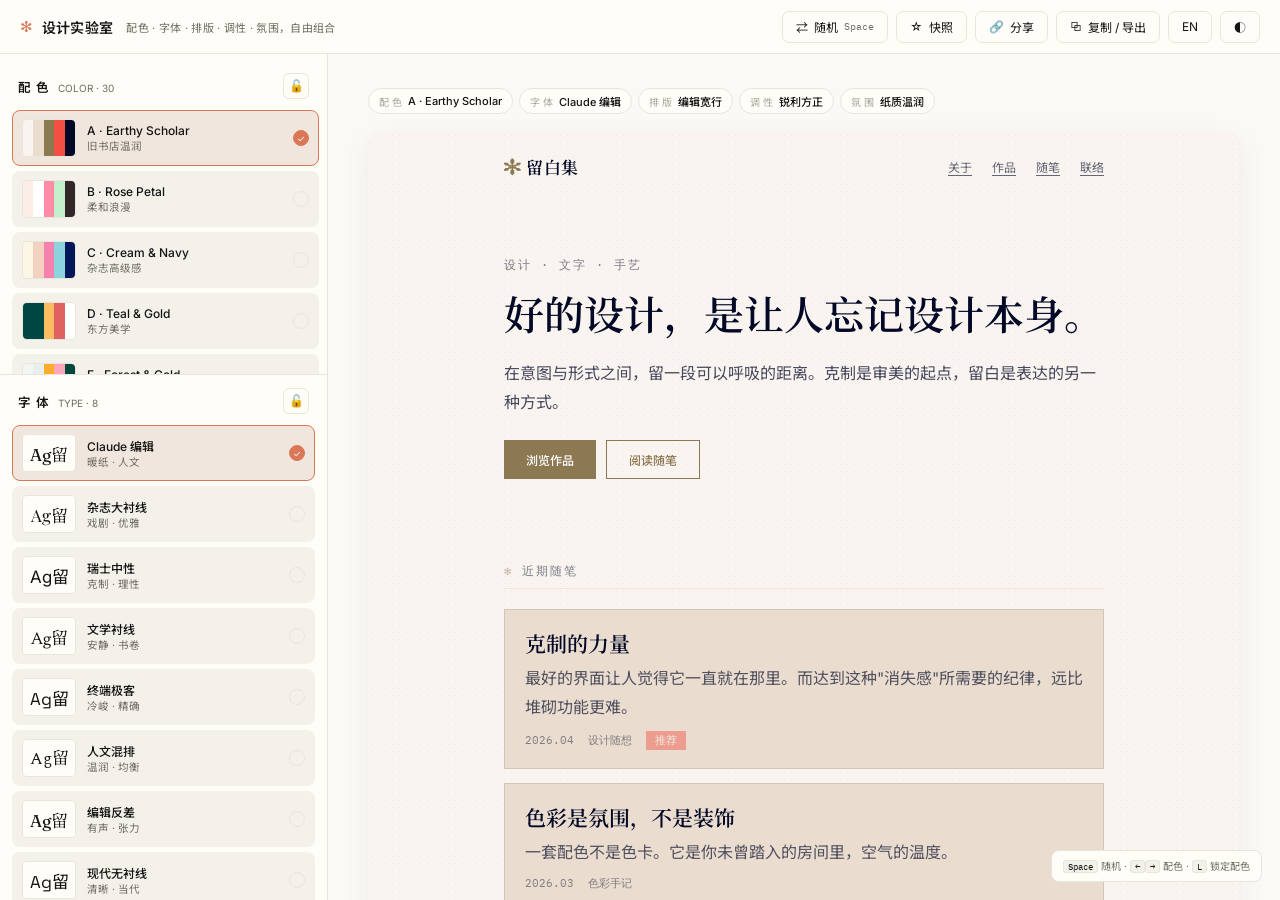
==== commit 3be73fda: "feat: shareable URL hash + combo snapshots with A/B compare - Encode combo into location.hash (auto-" ====
--- a/preview.html
+++ b/preview.html
@@ -113,7 +113,7 @@
 .combo .c b{color:var(--ui-tx);font-weight:500}
 .combo .c em{font-style:normal;opacity:.6;font-size:10px}
 
-#stage{
+.stage{
   --c-bg:#f9f4ef;--c-card:#eaddcf;--c-tx:#020826;--c-tx2:#716040;
   --c-ac:#8c7851;--c-ac2:#f25042;--c-bt:#fff;--c-line:#7160402e;
   --f-display:'Fraunces','Noto Serif SC',Georgia,serif;
@@ -128,11 +128,11 @@
   font-family:var(--f-body);box-shadow:var(--ui-shadow);
   transition:background var(--anim) ease,color var(--anim) ease;
 }
-#stage::before{content:'';position:absolute;inset:0;pointer-events:none;z-index:0}
-#stage[data-tex="paper"]::before{background-image:radial-gradient(var(--c-tx) .6px,transparent .6px);background-size:7px 7px;opacity:.045}
-#stage[data-tex="scanline"]::before{background-image:repeating-linear-gradient(0deg,var(--c-tx) 0 1px,transparent 1px 4px);opacity:.05}
-#stage[data-tex="vignette"]::before{background:radial-gradient(ellipse at 50% 35%,transparent 52%,rgba(0,0,0,.2))}
-#stage[data-tex="none"]::before{display:none}
+.stage::before{content:'';position:absolute;inset:0;pointer-events:none;z-index:0}
+.stage[data-tex="paper"]::before{background-image:radial-gradient(var(--c-tx) .6px,transparent .6px);background-size:7px 7px;opacity:.045}
+.stage[data-tex="scanline"]::before{background-image:repeating-linear-gradient(0deg,var(--c-tx) 0 1px,transparent 1px 4px);opacity:.05}
+.stage[data-tex="vignette"]::before{background:radial-gradient(ellipse at 50% 35%,transparent 52%,rgba(0,0,0,.2))}
+.stage[data-tex="none"]::before{display:none}
 .st-in{position:relative;z-index:1;max-width:calc(var(--measure) + var(--padX)*2);margin:0 auto}
 .st-nav{display:flex;justify-content:space-between;align-items:center;padding:22px var(--padX)}
 .st-logo{font-family:var(--f-display);font-size:calc(var(--fsb) + 1px);font-weight:var(--wD);letter-spacing:.5px}
@@ -142,14 +142,14 @@
 .st-tag{font-family:var(--f-mono);font-size:var(--fss);letter-spacing:2px;opacity:.5;margin-bottom:16px;text-transform:uppercase}
 .st-h1{font-family:var(--f-display);font-size:var(--fs1);font-weight:var(--wD);line-height:1.32;letter-spacing:var(--track);margin-bottom:16px}
 .st-lede{font-size:var(--fsb);line-height:var(--lh);opacity:.72;max-width:var(--measure);margin-bottom:24px}
-.st-hero[style*="center"] .st-lede,#stage[data-halign] .st-hero{margin-left:auto;margin-right:auto}
+.st-hero[style*="center"] .st-lede,.stage[data-halign] .st-hero{margin-left:auto;margin-right:auto}
 .st-btns{display:flex;gap:10px;justify-content:var(--halign)}
 .st-b1,.st-b2{font-family:var(--f-body);font-size:var(--fss);font-weight:500;padding:var(--btnp);border-radius:var(--btnr);cursor:default;transition:all var(--anim)}
 .st-b1{background:var(--c-ac);color:var(--c-bt);border:none}
 .st-b2{background:transparent;color:var(--c-ac);border:1.5px solid var(--c-ac)}
 .st-sec{padding:calc(var(--padY) * .7) var(--padX)}
 .st-sectitle{font-family:var(--f-mono);font-size:var(--fss);letter-spacing:2px;opacity:.5;margin-bottom:20px;padding-bottom:8px;text-transform:uppercase}
-#stage[data-rule="1"] .st-sectitle{border-bottom:1px solid var(--c-line)}
+.stage[data-rule="1"] .st-sectitle{border-bottom:1px solid var(--c-line)}
 .st-art{padding:18px 20px;margin-bottom:var(--gap);background:var(--c-card);border:var(--bw) solid var(--c-line);border-radius:var(--radius);box-shadow:var(--shadow)}
 .st-art-t{font-family:var(--f-display);font-size:var(--fs2);font-weight:var(--wD);margin-bottom:6px}
 .st-art-d{font-size:var(--fsb);line-height:var(--lh);opacity:.66;margin-bottom:9px}
@@ -162,14 +162,14 @@
 .st-proj-d{font-size:var(--fss);line-height:var(--lh);opacity:.58}
 .st-foot{display:flex;justify-content:space-between;flex-wrap:wrap;gap:8px;padding:28px var(--padX);font-family:var(--f-mono);font-size:calc(var(--fss) - 1px);opacity:.4;border-top:1px solid var(--c-line)}
 .st-link{text-decoration:none;color:inherit}
-#stage[data-link="underline"] .st-links span,#stage[data-link="underline"] .st-foot span{text-decoration:underline;text-underline-offset:3px;text-decoration-thickness:1px}
+.stage[data-link="underline"] .st-links span,.stage[data-link="underline"] .st-foot span{text-decoration:underline;text-underline-offset:3px;text-decoration-thickness:1px}
 /* motifs */
-#stage[data-motif="star"] .st-logo::before{content:"✻ ";color:var(--c-ac)}
-#stage[data-motif="star"] .st-sectitle::before{content:"✻  ";color:var(--c-ac)}
-#stage[data-motif="prompt"] .st-logo::before{content:"$ ";font-family:var(--f-mono);color:var(--c-ac)}
-#stage[data-motif="prompt"] .st-sectitle::before{content:"> ";font-family:var(--f-mono);color:var(--c-ac)}
-#stage[data-motif="dot"] .st-sectitle::before{content:"◦  ";color:var(--c-ac)}
-#stage[data-motif="rule"] .st-sectitle{border-bottom:1px solid var(--c-line)}
+.stage[data-motif="star"] .st-logo::before{content:"✻ ";color:var(--c-ac)}
+.stage[data-motif="star"] .st-sectitle::before{content:"✻  ";color:var(--c-ac)}
+.stage[data-motif="prompt"] .st-logo::before{content:"$ ";font-family:var(--f-mono);color:var(--c-ac)}
+.stage[data-motif="prompt"] .st-sectitle::before{content:"> ";font-family:var(--f-mono);color:var(--c-ac)}
+.stage[data-motif="dot"] .st-sectitle::before{content:"◦  ";color:var(--c-ac)}
+.stage[data-motif="rule"] .st-sectitle{border-bottom:1px solid var(--c-line)}
 
 /* ===== TOAST ===== */
 .toast{
@@ -204,6 +204,33 @@
   color:var(--ui-tx);background:var(--ui-panel2);white-space:pre;
 }
 .export-f{display:flex;gap:8px;justify-content:flex-end;padding:14px 20px;border-top:1px solid var(--ui-line)}
+/* snapshots */
+.snap-box{width:min(560px,100%);max-height:80vh;display:flex;flex-direction:column;background:var(--ui-panel);border:1px solid var(--ui-line);border-radius:12px;overflow:hidden}
+.snap-list{overflow:auto;padding:12px 16px;display:flex;flex-direction:column;gap:8px;flex:1}
+.snap-empty{color:var(--ui-tx2);font-size:12px;text-align:center;padding:28px 0}
+.snap{display:flex;align-items:center;gap:10px;padding:9px 11px;border:1px solid var(--ui-line);border-radius:9px;background:var(--ui-panel2)}
+.snap .ssw{display:flex;width:50px;height:30px;border-radius:4px;overflow:hidden;flex-shrink:0;border:1px solid var(--ui-line)}
+.snap .ssw i{flex:1}
+.snap .si{flex:1;min-width:0}
+.snap .si .sn{font-size:12px;font-weight:500;white-space:nowrap;overflow:hidden;text-overflow:ellipsis}
+.snap .si .sd{font-size:10.5px;color:var(--ui-tx2);font-family:'IBM Plex Mono',monospace;white-space:nowrap;overflow:hidden;text-overflow:ellipsis}
+.snap .sb{display:flex;gap:5px;flex-shrink:0}
+.snap .sb button{height:26px;padding:0 9px;font-size:11px;border-radius:6px;border:1px solid var(--ui-line);background:var(--ui-panel);color:var(--ui-tx);cursor:pointer}
+.snap .sb button:hover{border-color:var(--ui-tx2)}
+.snap .sb .x:hover{border-color:#d9534f;color:#d9534f}
+/* compare A/B */
+#cmpModal{padding:20px}
+.cmp{display:flex;flex-direction:column;width:100%;height:100%;max-width:1500px;background:var(--ui-panel);border:1px solid var(--ui-line);border-radius:12px;overflow:hidden}
+.cmp-top{display:flex;align-items:center;justify-content:space-between;padding:12px 18px;background:var(--ui-panel);border-bottom:1px solid var(--ui-line);flex-shrink:0}
+.cmp-top .lab{display:flex;gap:8px;font-size:12px;color:var(--ui-tx2);flex-wrap:wrap}
+.cmp-top .lab b{color:var(--ui-tx);font-weight:500}
+.cmp-cols{flex:1;display:flex;gap:14px;padding:16px;overflow:hidden;min-height:0}
+.cmp-col{flex:1;min-width:0;display:flex;flex-direction:column;background:var(--ui-bg);border:1px solid var(--ui-line);border-radius:12px;overflow:hidden}
+.cmp-col .cap{padding:8px 12px;font-size:11px;color:var(--ui-tx2);border-bottom:1px solid var(--ui-line);background:var(--ui-panel);white-space:nowrap;overflow:hidden;text-overflow:ellipsis;flex-shrink:0}
+.cmp-col .cap b{color:var(--ui-tx)}
+.cmp-scroll{flex:1;overflow:auto;padding:14px}
+.cmp-scroll .stage{box-shadow:none;border:1px solid var(--ui-line)}
+@media(max-width:780px){.cmp-cols{flex-direction:column;overflow:auto}}
 .menu-only{display:none}
 @media(max-width:780px){
   .side{position:fixed;left:0;top:54px;bottom:0;width:300px;z-index:25;transform:translateX(-100%);transition:transform .25s;box-shadow:var(--ui-shadow)}
@@ -227,6 +254,8 @@
     </div>
     <div class="bar-actions">
       <button class="btn" id="randBtn" onclick="randomize()">⇄ <span id="lRand">随机</span> <span class="k">Space</span></button>
+      <button class="btn" id="snapBtn" onclick="openSnaps()" title="snapshots">☆ <span id="lSnap">快照</span></button>
+      <button class="btn" id="shareBtn" onclick="copyShare()" title="share link">🔗 <span id="lShare">分享</span></button>
       <button class="btn" id="copyBtn" onclick="openExport()">⧉ <span id="lExport">复制 / 导出</span></button>
       <button class="btn" id="langBtn" onclick="toggleLang()">EN</button>
       <button class="btn" id="themeBtn" onclick="toggleUITheme()" title="alt+T">◐</button>
@@ -236,7 +265,7 @@
     <aside class="side" id="side"></aside>
     <main class="main">
       <div class="combo" id="comboBar"></div>
-      <div id="stage" data-tex="paper" data-motif="star" data-rule="1" data-link="plain" data-halign="left">
+      <div id="stage" class="stage" data-tex="paper" data-motif="star" data-rule="1" data-link="plain" data-halign="left">
         <div class="st-in">
           <nav class="st-nav">
             <span class="st-logo">留白集</span>
@@ -285,6 +314,30 @@
   </div>
 </div>
 
+<div class="export" id="snapModal" onclick="if(event.target===this)closeSnaps()">
+  <div class="snap-box">
+    <div class="export-h"><b id="snTitle">组合快照</b><button class="btn" onclick="closeSnaps()">✕</button></div>
+    <div class="snap-list" id="snapList"></div>
+    <div class="export-f">
+      <button class="btn primary" onclick="saveSnap()" id="snSave">＋ 存当前组合</button>
+      <button class="btn" onclick="closeSnaps()" id="snDone">完成</button>
+    </div>
+  </div>
+</div>
+
+<div class="export" id="cmpModal" onclick="if(event.target===this)closeCmp()">
+  <div class="cmp">
+    <div class="cmp-top">
+      <div class="lab"><span id="cmpTitle">A / B 对比</span></div>
+      <button class="btn" onclick="closeCmp()">✕ <span id="cmpClose">关闭</span></button>
+    </div>
+    <div class="cmp-cols">
+      <div class="cmp-col"><div class="cap" id="capA"></div><div class="cmp-scroll" id="cmpA"></div></div>
+      <div class="cmp-col"><div class="cap" id="capB"></div><div class="cmp-scroll" id="cmpB"></div></div>
+    </div>
+  </div>
+</div>
+
 <script>
 let lang='zh';
 const L={
@@ -293,6 +346,11 @@
     rand:'随机',export:'复制 / 导出',exTitle:'当前组合 · 导出',exCopy:'复制全部',exDone:'完成',
     copied:'已复制组合配置 ✓',
     hRand:'随机',hPal:'配色',hLock:'锁定配色',
+    snap:'快照',share:'分享',shareCopied:'已复制分享链接 ✓',
+    snTitle:'组合快照',snSave:'＋ 存当前组合',snDone:'完成',
+    snEmpty:'还没有快照。挑好一套组合，点「＋ 存当前组合」。',
+    snApply:'应用',snCmp:'对比',snapSaved:'已存快照 ✓',snapDup:'这套组合已在快照里',
+    cmpTitle:'A / B 对比 · 左 = 当前，右 = 快照',cmpClose:'关闭',
     axis:{palette:'配 色',font:'字 体',layout:'排 版',tone:'调 性',mood:'氛 围'},
     axisEn:{palette:'COLOR',font:'TYPE',layout:'LAYOUT',tone:'TONE',mood:'MOOD'},
     logo:'留白集', nav:['关于','作品','随笔','联络'], tag:'设计 · 文字 · 手艺',
@@ -316,6 +374,11 @@
     rand:'Shuffle',export:'Copy / Export',exTitle:'Current combo · Export',exCopy:'Copy all',exDone:'Done',
     copied:'Combo config copied ✓',
     hRand:'shuffle',hPal:'color',hLock:'lock color',
+    snap:'Snaps',share:'Share',shareCopied:'Share link copied ✓',
+    snTitle:'Combo snapshots',snSave:'＋ Save current',snDone:'Done',
+    snEmpty:'No snapshots yet. Pick a combo and hit “＋ Save current”.',
+    snApply:'Apply',snCmp:'Compare',snapSaved:'Snapshot saved ✓',snapDup:'That combo is already saved',
+    cmpTitle:'A / B compare · left = current, right = snapshot',cmpClose:'Close',
     axis:{palette:'COLOR',font:'TYPE',layout:'LAYOUT',tone:'TONE',mood:'MOOD'},
     axisEn:{palette:'配色',font:'字体',layout:'排版',tone:'调性',mood:'氛围'},
     logo:'Whitespace', nav:['About','Work','Writing','Contact'], tag:'Design · Words · Craft',
@@ -584,6 +647,25 @@
   localStorage.setItem('cp_uitheme',document.documentElement.getAttribute('data-ui-theme'));
 }
 
+/* ===== SHAREABLE URL ===== */
+function comboStr(s){return T[s.palette].id+'-'+FONTS[s.font].id+'-'+LAYOUTS[s.layout].id+'-'+TONES[s.tone].id+'-'+MOODS[s.mood].id}
+function parseCombo(str){
+  if(!str)return null;
+  const p=String(str).split('-');if(p.length!==5)return null;
+  const ix=(arr,id)=>arr.findIndex(o=>o.id===id);
+  const r={palette:ix(T,p[0]),font:ix(FONTS,p[1]),layout:ix(LAYOUTS,p[2]),tone:ix(TONES,p[3]),mood:ix(MOODS,p[4])};
+  for(const k in r)if(r[k]<0)return null;
+  return r;
+}
+function syncHash(){try{history.replaceState(null,'','#'+comboStr(sel))}catch(e){}}
+
+/* ===== SNAPSHOTS ===== */
+let snaps=[];
+function loadSnaps(){try{snaps=JSON.parse(localStorage.getItem('cp_snaps')||'[]')||[]}catch(e){snaps=[]}}
+function persistSnaps(){localStorage.setItem('cp_snaps',JSON.stringify(snaps))}
+function comboLabel(s){return T[s.palette].id+' · '+on(T[s.palette])+' / '+on(FONTS[s.font])+' / '+on(LAYOUTS[s.layout])+' / '+on(TONES[s.tone])+' / '+on(MOODS[s.mood])}
+function swStrip(s){const p=T[s.palette];return [p.bg,p.c.startsWith('rgba')?p.bg:p.c,p.ac,p.ac2,p.tx].map(c=>`<i style="background:${c}"></i>`).join('')}
+
 function t(k){return L[lang][k]}
 function on(o){return lang==='zh'?o.n:(o.nEn||o.n)}
 function os(o){return lang==='zh'?o.s:(o.sEn||o.s)}
@@ -655,10 +737,10 @@
 }
 
 /* ===== APPLY COMBO ===== */
-function applyCombo(){
-  const pal=T[sel.palette],fo=FONTS[sel.font],la=LAYOUTS[sel.layout].v,
-        to=TONES[sel.tone],mo=MOODS[sel.mood];
-  const st=document.getElementById('stage'),S=(k,v)=>st.style.setProperty(k,v);
+function applyComboTo(st,s){
+  const pal=T[s.palette],fo=FONTS[s.font],la=LAYOUTS[s.layout].v,
+        to=TONES[s.tone],mo=MOODS[s.mood];
+  const S=(k,v)=>st.style.setProperty(k,v);
   // colors
   S('--c-bg',pal.bg);S('--c-card',pal.c);S('--c-tx',pal.tx);S('--c-tx2',pal.tx2);
   S('--c-ac',pal.ac);S('--c-ac2',pal.ac2);S('--c-bt',pal.bt);
@@ -682,12 +764,16 @@
   st.setAttribute('data-rule',(mo.rule||(to.id==='editorial'?1:0))?'1':'0');
   st.setAttribute('data-link',to.link);
   st.setAttribute('data-halign',la.halign);
-  fillText();
-  renderCombo();
-}
-
-function fillText(){
-  const q=s=>document.querySelector(s),Q=s=>document.querySelectorAll(s);
+  fillTextIn(st);
+}
+function applyCombo(){
+  applyComboTo(document.getElementById('stage'),sel);
+  renderCombo();syncHash();
+}
+
+function fillTextIn(st){
+  const q=s=>st.querySelector(s);
+  if(!q('.st-logo'))return;
   q('.st-logo').textContent=t('logo');
   q('.st-links').innerHTML=t('nav').map(n=>`<span>${n}</span>`).join('');
   q('.st-tag').textContent=t('tag');
@@ -729,6 +815,8 @@
   document.getElementById('brandT').textContent=t('brandT');
   document.getElementById('brandS').textContent=t('brandS');
   document.getElementById('lRand').textContent=t('rand');
+  document.getElementById('lSnap').textContent=t('snap');
+  document.getElementById('lShare').textContent=t('share');
   document.getElementById('lExport').textContent=t('export');
   document.getElementById('langBtn').textContent=lang==='zh'?'EN':'中文';
   document.getElementById('hRand').textContent=t('hRand');
@@ -737,6 +825,10 @@
   document.getElementById('exTitle').textContent=t('exTitle');
   document.getElementById('exCopy').textContent=t('exCopy');
   document.getElementById('exDone').textContent=t('exDone');
+  document.getElementById('snTitle').textContent=t('snTitle');
+  document.getElementById('snSave').textContent=t('snSave');
+  document.getElementById('snDone').textContent=t('snDone');
+  document.getElementById('cmpClose').textContent=t('cmpClose');
   document.documentElement.lang=lang==='zh'?'zh-CN':'en';
 }
 
@@ -788,8 +880,9 @@
 function openExport(){document.getElementById('exportText').textContent=exportText();document.getElementById('exportModal').classList.add('show')}
 function closeExport(){document.getElementById('exportModal').classList.remove('show')}
 function copyExport(){copyTxt(exportText());}
-function copyTxt(txt){
-  const done=()=>{toast(t('copied'))};
+function copyShare(){syncHash();copyTxt(location.href,t('shareCopied'));}
+function copyTxt(txt,msg){
+  const done=()=>{toast(msg||t('copied'))};
   if(navigator.clipboard&&navigator.clipboard.writeText){navigator.clipboard.writeText(txt).then(done).catch(()=>fb())}
   else fb();
   function fb(){const ta=document.createElement('textarea');ta.value=txt;document.body.appendChild(ta);ta.select();try{document.execCommand('copy')}catch(e){}ta.remove();done()}
@@ -799,6 +892,53 @@
   const el=document.getElementById('toast');el.textContent=msg;el.classList.add('show');
   clearTimeout(toastTm);toastTm=setTimeout(()=>el.classList.remove('show'),1900);
 }
+
+/* ===== SNAPSHOTS UI ===== */
+function openSnaps(){renderSnaps();document.getElementById('snapModal').classList.add('show')}
+function closeSnaps(){document.getElementById('snapModal').classList.remove('show')}
+function saveSnap(){
+  const cs=comboStr(sel);
+  if(snaps.includes(cs)){toast(t('snapDup'));openSnaps();return}
+  snaps.unshift(cs);if(snaps.length>8)snaps=snaps.slice(0,8);
+  persistSnaps();renderSnaps();toast(t('snapSaved'));
+  document.getElementById('snapModal').classList.add('show');
+}
+function delSnap(i){snaps.splice(i,1);persistSnaps();renderSnaps()}
+function applySnap(i){const s=parseCombo(snaps[i]);if(!s)return;sel=s;buildMenus();applyCombo();saveState();closeSnaps()}
+function renderSnaps(){
+  const el=document.getElementById('snapList');
+  if(!snaps.length){el.innerHTML=`<div class="snap-empty">${t('snEmpty')}</div>`;return}
+  el.innerHTML=snaps.map((cs,i)=>{
+    const s=parseCombo(cs);if(!s)return '';
+    return `<div class="snap">
+      <div class="ssw">${swStrip(s)}</div>
+      <div class="si"><div class="sn">${comboLabel(s)}</div><div class="sd">${cs}</div></div>
+      <div class="sb">
+        <button onclick="applySnap(${i})">${t('snApply')}</button>
+        <button onclick="openCmp(${i})">${t('snCmp')}</button>
+        <button class="x" onclick="delSnap(${i})" title="delete">✕</button>
+      </div></div>`;
+  }).join('');
+}
+
+/* ===== A/B COMPARE ===== */
+function openCmp(i){
+  const sA=Object.assign({},sel), sB=parseCombo(snaps[i]); if(!sB)return;
+  const tpl=document.getElementById('stage').querySelector('.st-in').outerHTML;
+  const mk=(host,s)=>{
+    host.innerHTML='';
+    const st=document.createElement('div');st.className='stage';st.innerHTML=tpl;
+    host.appendChild(st);applyComboTo(st,s);
+  };
+  mk(document.getElementById('cmpA'),sA);
+  mk(document.getElementById('cmpB'),sB);
+  document.getElementById('capA').innerHTML='<b>A</b> · '+comboLabel(sA);
+  document.getElementById('capB').innerHTML='<b>B</b> · '+comboLabel(sB);
+  document.getElementById('cmpTitle').textContent=t('cmpTitle');
+  document.getElementById('snapModal').classList.remove('show');
+  document.getElementById('cmpModal').classList.add('show');
+}
+function closeCmp(){document.getElementById('cmpModal').classList.remove('show')}
 
 /* ===== KEYBOARD ===== */
 document.addEventListener('keydown',e=>{
@@ -807,15 +947,23 @@
   else if(e.key==='ArrowRight'){e.preventDefault();selectOpt('palette',(sel.palette+1)%T.length)}
   else if(e.key==='ArrowLeft'){e.preventDefault();selectOpt('palette',(sel.palette-1+T.length)%T.length)}
   else if(e.key==='l'||e.key==='L'){toggleLock('palette')}
+  else if(e.key==='s'||e.key==='S'){saveSnap()}
   else if(e.key==='t'&&e.altKey){toggleUITheme()}
-  else if(e.key==='Escape'){closeExport()}
+  else if(e.key==='Escape'){closeCmp();closeSnaps();closeExport()}
 });
 
 /* ===== INIT ===== */
 loadState();
+loadSnaps();
+const hsel=parseCombo(location.hash.replace(/^#/,''));
+if(hsel)sel=hsel;
 applyUIStrings();
 buildMenus();
 applyCombo();
+window.addEventListener('hashchange',()=>{
+  const h=parseCombo(location.hash.replace(/^#/,''));
+  if(h&&comboStr(h)!==comboStr(sel)){sel=h;buildMenus();applyCombo();saveState()}
+});
 </script>
 </body>
 </html>
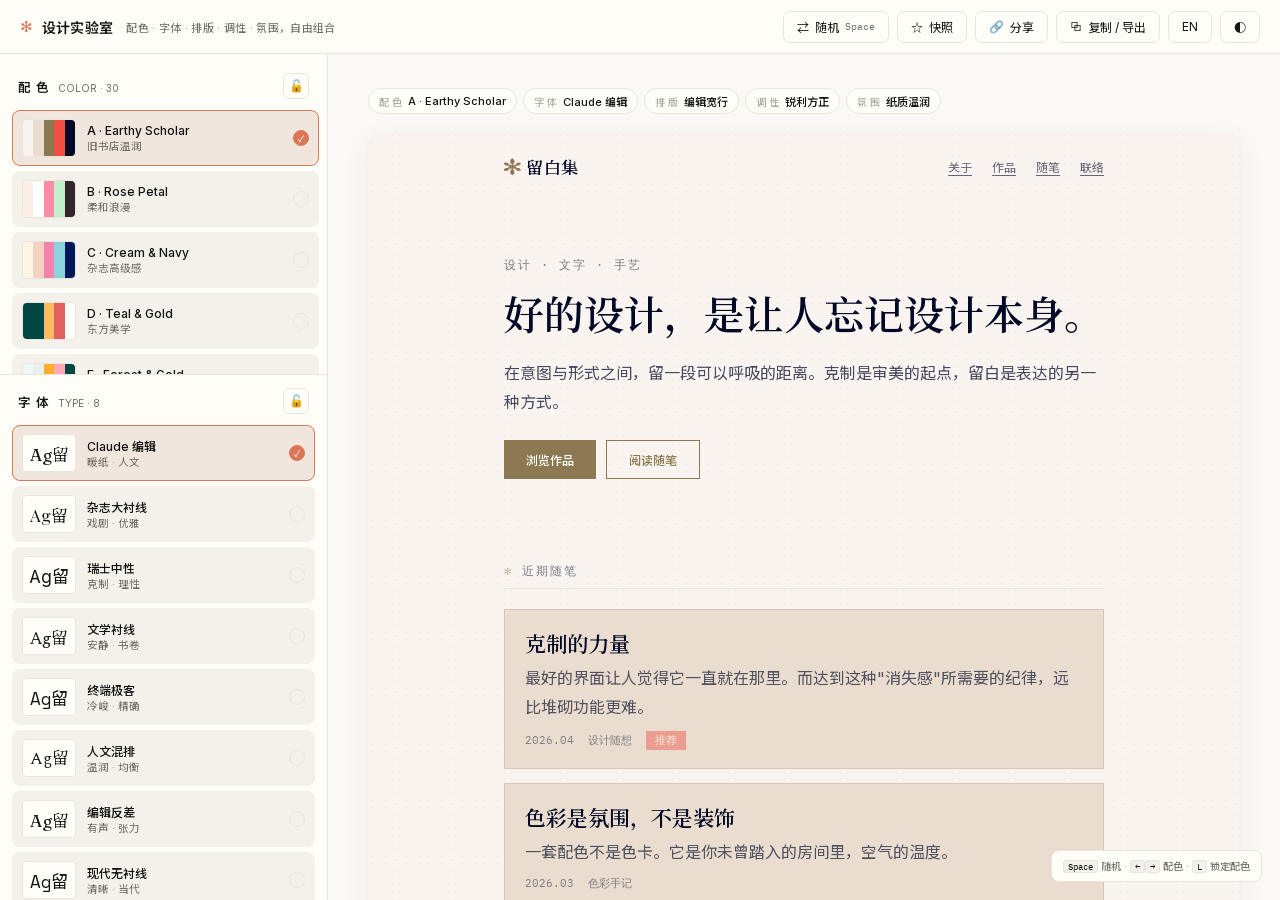
==== commit e3485b3c: "feat: bundle offline asset libraries into the skill assets/fonts/   10 families woff2 + fonts.css (S" ====
--- a/preview.html
+++ b/preview.html
@@ -4,6 +4,9 @@
 <meta charset="UTF-8">
 <meta name="viewport" content="width=device-width, initial-scale=1.0">
 <title>设计实验室 — 五维组合预览</title>
+<!-- Bundled OFL fonts (self-hosted, works offline). See assets/fonts/OFL.txt -->
+<link rel="stylesheet" href="assets/fonts/fonts.css">
+<!-- Fallback: Google Fonts CDN (used only if the bundled assets are absent) -->
 <link rel="preconnect" href="https://fonts.googleapis.com">
 <link rel="preconnect" href="https://fonts.gstatic.com" crossorigin>
 <link href="https://fonts.googleapis.com/css2?family=Fraunces:ital,opsz,wght@0,9..144,400;0,9..144,600;1,9..144,400&family=Inter:wght@300;400;500;600&family=Playfair+Display:ital,wght@0,400;0,600;1,400&family=Source+Serif+4:ital,opsz,wght@0,8..60,400;0,8..60,600;1,8..60,400&family=Newsreader:ital,opsz,wght@0,6..72,400;0,6..72,600;1,6..72,400&family=Spectral:ital,wght@0,400;0,600;1,400&family=Space+Grotesk:wght@400;500;600;700&family=IBM+Plex+Mono:wght@400;500;600&family=Noto+Serif+SC:wght@400;500;600&family=Noto+Sans+SC:wght@400;500;700&display=swap" rel="stylesheet">
--- a/assets/fonts/fonts.css
+++ b/assets/fonts/fonts.css
@@ -0,0 +1,5569 @@
+/* Self-hosted fonts — SIL Open Font License 1.1. See OFL.txt */
+@font-face {
+  font-family: 'Fraunces';
+  font-style: normal;
+  font-weight: 400;
+  font-display: swap;
+  src: url(Fraunces/Fraunces-400-normal-0.woff2) format('woff2');
+  unicode-range: U+0102-0103, U+0110-0111, U+0128-0129, U+0168-0169, U+01A0-01A1, U+01AF-01B0, U+0300-0301, U+0303-0304, U+0308-0309, U+0323, U+0329, U+1EA0-1EF9, U+20AB;
+}
+@font-face {
+  font-family: 'Fraunces';
+  font-style: normal;
+  font-weight: 400;
+  font-display: swap;
+  src: url(Fraunces/Fraunces-400-normal-1.woff2) format('woff2');
+  unicode-range: U+0100-02BA, U+02BD-02C5, U+02C7-02CC, U+02CE-02D7, U+02DD-02FF, U+0304, U+0308, U+0329, U+1D00-1DBF, U+1E00-1E9F, U+1EF2-1EFF, U+2020, U+20A0-20AB, U+20AD-20C0, U+2113, U+2C60-2C7F, U+A720-A7FF;
+}
+@font-face {
+  font-family: 'Fraunces';
+  font-style: normal;
+  font-weight: 400;
+  font-display: swap;
+  src: url(Fraunces/Fraunces-400-normal-2.woff2) format('woff2');
+  unicode-range: U+0000-00FF, U+0131, U+0152-0153, U+02BB-02BC, U+02C6, U+02DA, U+02DC, U+0304, U+0308, U+0329, U+2000-206F, U+20AC, U+2122, U+2191, U+2193, U+2212, U+2215, U+FEFF, U+FFFD;
+}
+@font-face {
+  font-family: 'Fraunces';
+  font-style: normal;
+  font-weight: 600;
+  font-display: swap;
+  src: url(Fraunces/Fraunces-400-normal-0.woff2) format('woff2');
+  unicode-range: U+0102-0103, U+0110-0111, U+0128-0129, U+0168-0169, U+01A0-01A1, U+01AF-01B0, U+0300-0301, U+0303-0304, U+0308-0309, U+0323, U+0329, U+1EA0-1EF9, U+20AB;
+}
+@font-face {
+  font-family: 'Fraunces';
+  font-style: normal;
+  font-weight: 600;
+  font-display: swap;
+  src: url(Fraunces/Fraunces-400-normal-1.woff2) format('woff2');
+  unicode-range: U+0100-02BA, U+02BD-02C5, U+02C7-02CC, U+02CE-02D7, U+02DD-02FF, U+0304, U+0308, U+0329, U+1D00-1DBF, U+1E00-1E9F, U+1EF2-1EFF, U+2020, U+20A0-20AB, U+20AD-20C0, U+2113, U+2C60-2C7F, U+A720-A7FF;
+}
+@font-face {
+  font-family: 'Fraunces';
+  font-style: normal;
+  font-weight: 600;
+  font-display: swap;
+  src: url(Fraunces/Fraunces-400-normal-2.woff2) format('woff2');
+  unicode-range: U+0000-00FF, U+0131, U+0152-0153, U+02BB-02BC, U+02C6, U+02DA, U+02DC, U+0304, U+0308, U+0329, U+2000-206F, U+20AC, U+2122, U+2191, U+2193, U+2212, U+2215, U+FEFF, U+FFFD;
+}
+@font-face {
+  font-family: 'IBM Plex Mono';
+  font-style: normal;
+  font-weight: 400;
+  font-display: swap;
+  src: url(IBMPlexMono/IBMPlexMono-400-normal-3.woff2) format('woff2');
+  unicode-range: U+0460-052F, U+1C80-1C8A, U+20B4, U+2DE0-2DFF, U+A640-A69F, U+FE2E-FE2F;
+}
+@font-face {
+  font-family: 'IBM Plex Mono';
+  font-style: normal;
+  font-weight: 400;
+  font-display: swap;
+  src: url(IBMPlexMono/IBMPlexMono-400-normal-4.woff2) format('woff2');
+  unicode-range: U+0301, U+0400-045F, U+0490-0491, U+04B0-04B1, U+2116;
+}
+@font-face {
+  font-family: 'IBM Plex Mono';
+  font-style: normal;
+  font-weight: 400;
+  font-display: swap;
+  src: url(IBMPlexMono/IBMPlexMono-400-normal-5.woff2) format('woff2');
+  unicode-range: U+0102-0103, U+0110-0111, U+0128-0129, U+0168-0169, U+01A0-01A1, U+01AF-01B0, U+0300-0301, U+0303-0304, U+0308-0309, U+0323, U+0329, U+1EA0-1EF9, U+20AB;
+}
+@font-face {
+  font-family: 'IBM Plex Mono';
+  font-style: normal;
+  font-weight: 400;
+  font-display: swap;
+  src: url(IBMPlexMono/IBMPlexMono-400-normal-6.woff2) format('woff2');
+  unicode-range: U+0100-02BA, U+02BD-02C5, U+02C7-02CC, U+02CE-02D7, U+02DD-02FF, U+0304, U+0308, U+0329, U+1D00-1DBF, U+1E00-1E9F, U+1EF2-1EFF, U+2020, U+20A0-20AB, U+20AD-20C0, U+2113, U+2C60-2C7F, U+A720-A7FF;
+}
+@font-face {
+  font-family: 'IBM Plex Mono';
+  font-style: normal;
+  font-weight: 400;
+  font-display: swap;
+  src: url(IBMPlexMono/IBMPlexMono-400-normal-7.woff2) format('woff2');
+  unicode-range: U+0000-00FF, U+0131, U+0152-0153, U+02BB-02BC, U+02C6, U+02DA, U+02DC, U+0304, U+0308, U+0329, U+2000-206F, U+20AC, U+2122, U+2191, U+2193, U+2212, U+2215, U+FEFF, U+FFFD;
+}
+@font-face {
+  font-family: 'IBM Plex Mono';
+  font-style: normal;
+  font-weight: 500;
+  font-display: swap;
+  src: url(IBMPlexMono/IBMPlexMono-500-normal-8.woff2) format('woff2');
+  unicode-range: U+0460-052F, U+1C80-1C8A, U+20B4, U+2DE0-2DFF, U+A640-A69F, U+FE2E-FE2F;
+}
+@font-face {
+  font-family: 'IBM Plex Mono';
+  font-style: normal;
+  font-weight: 500;
+  font-display: swap;
+  src: url(IBMPlexMono/IBMPlexMono-500-normal-9.woff2) format('woff2');
+  unicode-range: U+0301, U+0400-045F, U+0490-0491, U+04B0-04B1, U+2116;
+}
+@font-face {
+  font-family: 'IBM Plex Mono';
+  font-style: normal;
+  font-weight: 500;
+  font-display: swap;
+  src: url(IBMPlexMono/IBMPlexMono-500-normal-10.woff2) format('woff2');
+  unicode-range: U+0102-0103, U+0110-0111, U+0128-0129, U+0168-0169, U+01A0-01A1, U+01AF-01B0, U+0300-0301, U+0303-0304, U+0308-0309, U+0323, U+0329, U+1EA0-1EF9, U+20AB;
+}
+@font-face {
+  font-family: 'IBM Plex Mono';
+  font-style: normal;
+  font-weight: 500;
+  font-display: swap;
+  src: url(IBMPlexMono/IBMPlexMono-500-normal-11.woff2) format('woff2');
+  unicode-range: U+0100-02BA, U+02BD-02C5, U+02C7-02CC, U+02CE-02D7, U+02DD-02FF, U+0304, U+0308, U+0329, U+1D00-1DBF, U+1E00-1E9F, U+1EF2-1EFF, U+2020, U+20A0-20AB, U+20AD-20C0, U+2113, U+2C60-2C7F, U+A720-A7FF;
+}
+@font-face {
+  font-family: 'IBM Plex Mono';
+  font-style: normal;
+  font-weight: 500;
+  font-display: swap;
+  src: url(IBMPlexMono/IBMPlexMono-500-normal-12.woff2) format('woff2');
+  unicode-range: U+0000-00FF, U+0131, U+0152-0153, U+02BB-02BC, U+02C6, U+02DA, U+02DC, U+0304, U+0308, U+0329, U+2000-206F, U+20AC, U+2122, U+2191, U+2193, U+2212, U+2215, U+FEFF, U+FFFD;
+}
+@font-face {
+  font-family: 'IBM Plex Mono';
+  font-style: normal;
+  font-weight: 600;
+  font-display: swap;
+  src: url(IBMPlexMono/IBMPlexMono-600-normal-13.woff2) format('woff2');
+  unicode-range: U+0460-052F, U+1C80-1C8A, U+20B4, U+2DE0-2DFF, U+A640-A69F, U+FE2E-FE2F;
+}
+@font-face {
+  font-family: 'IBM Plex Mono';
+  font-style: normal;
+  font-weight: 600;
+  font-display: swap;
+  src: url(IBMPlexMono/IBMPlexMono-600-normal-14.woff2) format('woff2');
+  unicode-range: U+0301, U+0400-045F, U+0490-0491, U+04B0-04B1, U+2116;
+}
+@font-face {
+  font-family: 'IBM Plex Mono';
+  font-style: normal;
+  font-weight: 600;
+  font-display: swap;
+  src: url(IBMPlexMono/IBMPlexMono-600-normal-15.woff2) format('woff2');
+  unicode-range: U+0102-0103, U+0110-0111, U+0128-0129, U+0168-0169, U+01A0-01A1, U+01AF-01B0, U+0300-0301, U+0303-0304, U+0308-0309, U+0323, U+0329, U+1EA0-1EF9, U+20AB;
+}
+@font-face {
+  font-family: 'IBM Plex Mono';
+  font-style: normal;
+  font-weight: 600;
+  font-display: swap;
+  src: url(IBMPlexMono/IBMPlexMono-600-normal-16.woff2) format('woff2');
+  unicode-range: U+0100-02BA, U+02BD-02C5, U+02C7-02CC, U+02CE-02D7, U+02DD-02FF, U+0304, U+0308, U+0329, U+1D00-1DBF, U+1E00-1E9F, U+1EF2-1EFF, U+2020, U+20A0-20AB, U+20AD-20C0, U+2113, U+2C60-2C7F, U+A720-A7FF;
+}
+@font-face {
+  font-family: 'IBM Plex Mono';
+  font-style: normal;
+  font-weight: 600;
+  font-display: swap;
+  src: url(IBMPlexMono/IBMPlexMono-600-normal-17.woff2) format('woff2');
+  unicode-range: U+0000-00FF, U+0131, U+0152-0153, U+02BB-02BC, U+02C6, U+02DA, U+02DC, U+0304, U+0308, U+0329, U+2000-206F, U+20AC, U+2122, U+2191, U+2193, U+2212, U+2215, U+FEFF, U+FFFD;
+}
+@font-face {
+  font-family: 'Inter';
+  font-style: normal;
+  font-weight: 400;
+  font-display: swap;
+  src: url(Inter/Inter-400-normal-18.woff2) format('woff2');
+  unicode-range: U+0460-052F, U+1C80-1C8A, U+20B4, U+2DE0-2DFF, U+A640-A69F, U+FE2E-FE2F;
+}
+@font-face {
+  font-family: 'Inter';
+  font-style: normal;
+  font-weight: 400;
+  font-display: swap;
+  src: url(Inter/Inter-400-normal-19.woff2) format('woff2');
+  unicode-range: U+0301, U+0400-045F, U+0490-0491, U+04B0-04B1, U+2116;
+}
+@font-face {
+  font-family: 'Inter';
+  font-style: normal;
+  font-weight: 400;
+  font-display: swap;
+  src: url(Inter/Inter-400-normal-20.woff2) format('woff2');
+  unicode-range: U+1F00-1FFF;
+}
+@font-face {
+  font-family: 'Inter';
+  font-style: normal;
+  font-weight: 400;
+  font-display: swap;
+  src: url(Inter/Inter-400-normal-21.woff2) format('woff2');
+  unicode-range: U+0370-0377, U+037A-037F, U+0384-038A, U+038C, U+038E-03A1, U+03A3-03FF;
+}
+@font-face {
+  font-family: 'Inter';
+  font-style: normal;
+  font-weight: 400;
+  font-display: swap;
+  src: url(Inter/Inter-400-normal-22.woff2) format('woff2');
+  unicode-range: U+0102-0103, U+0110-0111, U+0128-0129, U+0168-0169, U+01A0-01A1, U+01AF-01B0, U+0300-0301, U+0303-0304, U+0308-0309, U+0323, U+0329, U+1EA0-1EF9, U+20AB;
+}
+@font-face {
+  font-family: 'Inter';
+  font-style: normal;
+  font-weight: 400;
+  font-display: swap;
+  src: url(Inter/Inter-400-normal-23.woff2) format('woff2');
+  unicode-range: U+0100-02BA, U+02BD-02C5, U+02C7-02CC, U+02CE-02D7, U+02DD-02FF, U+0304, U+0308, U+0329, U+1D00-1DBF, U+1E00-1E9F, U+1EF2-1EFF, U+2020, U+20A0-20AB, U+20AD-20C0, U+2113, U+2C60-2C7F, U+A720-A7FF;
+}
+@font-face {
+  font-family: 'Inter';
+  font-style: normal;
+  font-weight: 400;
+  font-display: swap;
+  src: url(Inter/Inter-400-normal-24.woff2) format('woff2');
+  unicode-range: U+0000-00FF, U+0131, U+0152-0153, U+02BB-02BC, U+02C6, U+02DA, U+02DC, U+0304, U+0308, U+0329, U+2000-206F, U+20AC, U+2122, U+2191, U+2193, U+2212, U+2215, U+FEFF, U+FFFD;
+}
+@font-face {
+  font-family: 'Inter';
+  font-style: normal;
+  font-weight: 500;
+  font-display: swap;
+  src: url(Inter/Inter-400-normal-18.woff2) format('woff2');
+  unicode-range: U+0460-052F, U+1C80-1C8A, U+20B4, U+2DE0-2DFF, U+A640-A69F, U+FE2E-FE2F;
+}
+@font-face {
+  font-family: 'Inter';
+  font-style: normal;
+  font-weight: 500;
+  font-display: swap;
+  src: url(Inter/Inter-400-normal-19.woff2) format('woff2');
+  unicode-range: U+0301, U+0400-045F, U+0490-0491, U+04B0-04B1, U+2116;
+}
+@font-face {
+  font-family: 'Inter';
+  font-style: normal;
+  font-weight: 500;
+  font-display: swap;
+  src: url(Inter/Inter-400-normal-20.woff2) format('woff2');
+  unicode-range: U+1F00-1FFF;
+}
+@font-face {
+  font-family: 'Inter';
+  font-style: normal;
+  font-weight: 500;
+  font-display: swap;
+  src: url(Inter/Inter-400-normal-21.woff2) format('woff2');
+  unicode-range: U+0370-0377, U+037A-037F, U+0384-038A, U+038C, U+038E-03A1, U+03A3-03FF;
+}
+@font-face {
+  font-family: 'Inter';
+  font-style: normal;
+  font-weight: 500;
+  font-display: swap;
+  src: url(Inter/Inter-400-normal-22.woff2) format('woff2');
+  unicode-range: U+0102-0103, U+0110-0111, U+0128-0129, U+0168-0169, U+01A0-01A1, U+01AF-01B0, U+0300-0301, U+0303-0304, U+0308-0309, U+0323, U+0329, U+1EA0-1EF9, U+20AB;
+}
+@font-face {
+  font-family: 'Inter';
+  font-style: normal;
+  font-weight: 500;
+  font-display: swap;
+  src: url(Inter/Inter-400-normal-23.woff2) format('woff2');
+  unicode-range: U+0100-02BA, U+02BD-02C5, U+02C7-02CC, U+02CE-02D7, U+02DD-02FF, U+0304, U+0308, U+0329, U+1D00-1DBF, U+1E00-1E9F, U+1EF2-1EFF, U+2020, U+20A0-20AB, U+20AD-20C0, U+2113, U+2C60-2C7F, U+A720-A7FF;
+}
+@font-face {
+  font-family: 'Inter';
+  font-style: normal;
+  font-weight: 500;
+  font-display: swap;
+  src: url(Inter/Inter-400-normal-24.woff2) format('woff2');
+  unicode-range: U+0000-00FF, U+0131, U+0152-0153, U+02BB-02BC, U+02C6, U+02DA, U+02DC, U+0304, U+0308, U+0329, U+2000-206F, U+20AC, U+2122, U+2191, U+2193, U+2212, U+2215, U+FEFF, U+FFFD;
+}
+@font-face {
+  font-family: 'Inter';
+  font-style: normal;
+  font-weight: 600;
+  font-display: swap;
+  src: url(Inter/Inter-400-normal-18.woff2) format('woff2');
+  unicode-range: U+0460-052F, U+1C80-1C8A, U+20B4, U+2DE0-2DFF, U+A640-A69F, U+FE2E-FE2F;
+}
+@font-face {
+  font-family: 'Inter';
+  font-style: normal;
+  font-weight: 600;
+  font-display: swap;
+  src: url(Inter/Inter-400-normal-19.woff2) format('woff2');
+  unicode-range: U+0301, U+0400-045F, U+0490-0491, U+04B0-04B1, U+2116;
+}
+@font-face {
+  font-family: 'Inter';
+  font-style: normal;
+  font-weight: 600;
+  font-display: swap;
+  src: url(Inter/Inter-400-normal-20.woff2) format('woff2');
+  unicode-range: U+1F00-1FFF;
+}
+@font-face {
+  font-family: 'Inter';
+  font-style: normal;
+  font-weight: 600;
+  font-display: swap;
+  src: url(Inter/Inter-400-normal-21.woff2) format('woff2');
+  unicode-range: U+0370-0377, U+037A-037F, U+0384-038A, U+038C, U+038E-03A1, U+03A3-03FF;
+}
+@font-face {
+  font-family: 'Inter';
+  font-style: normal;
+  font-weight: 600;
+  font-display: swap;
+  src: url(Inter/Inter-400-normal-22.woff2) format('woff2');
+  unicode-range: U+0102-0103, U+0110-0111, U+0128-0129, U+0168-0169, U+01A0-01A1, U+01AF-01B0, U+0300-0301, U+0303-0304, U+0308-0309, U+0323, U+0329, U+1EA0-1EF9, U+20AB;
+}
+@font-face {
+  font-family: 'Inter';
+  font-style: normal;
+  font-weight: 600;
+  font-display: swap;
+  src: url(Inter/Inter-400-normal-23.woff2) format('woff2');
+  unicode-range: U+0100-02BA, U+02BD-02C5, U+02C7-02CC, U+02CE-02D7, U+02DD-02FF, U+0304, U+0308, U+0329, U+1D00-1DBF, U+1E00-1E9F, U+1EF2-1EFF, U+2020, U+20A0-20AB, U+20AD-20C0, U+2113, U+2C60-2C7F, U+A720-A7FF;
+}
+@font-face {
+  font-family: 'Inter';
+  font-style: normal;
+  font-weight: 600;
+  font-display: swap;
+  src: url(Inter/Inter-400-normal-24.woff2) format('woff2');
+  unicode-range: U+0000-00FF, U+0131, U+0152-0153, U+02BB-02BC, U+02C6, U+02DA, U+02DC, U+0304, U+0308, U+0329, U+2000-206F, U+20AC, U+2122, U+2191, U+2193, U+2212, U+2215, U+FEFF, U+FFFD;
+}
+@font-face {
+  font-family: 'Newsreader';
+  font-style: normal;
+  font-weight: 400;
+  font-display: swap;
+  src: url(Newsreader/Newsreader-400-normal-25.woff2) format('woff2');
+  unicode-range: U+0102-0103, U+0110-0111, U+0128-0129, U+0168-0169, U+01A0-01A1, U+01AF-01B0, U+0300-0301, U+0303-0304, U+0308-0309, U+0323, U+0329, U+1EA0-1EF9, U+20AB;
+}
+@font-face {
+  font-family: 'Newsreader';
+  font-style: normal;
+  font-weight: 400;
+  font-display: swap;
+  src: url(Newsreader/Newsreader-400-normal-26.woff2) format('woff2');
+  unicode-range: U+0100-02BA, U+02BD-02C5, U+02C7-02CC, U+02CE-02D7, U+02DD-02FF, U+0304, U+0308, U+0329, U+1D00-1DBF, U+1E00-1E9F, U+1EF2-1EFF, U+2020, U+20A0-20AB, U+20AD-20C0, U+2113, U+2C60-2C7F, U+A720-A7FF;
+}
+@font-face {
+  font-family: 'Newsreader';
+  font-style: normal;
+  font-weight: 400;
+  font-display: swap;
+  src: url(Newsreader/Newsreader-400-normal-27.woff2) format('woff2');
+  unicode-range: U+0000-00FF, U+0131, U+0152-0153, U+02BB-02BC, U+02C6, U+02DA, U+02DC, U+0304, U+0308, U+0329, U+2000-206F, U+20AC, U+2122, U+2191, U+2193, U+2212, U+2215, U+FEFF, U+FFFD;
+}
+@font-face {
+  font-family: 'Newsreader';
+  font-style: normal;
+  font-weight: 600;
+  font-display: swap;
+  src: url(Newsreader/Newsreader-400-normal-25.woff2) format('woff2');
+  unicode-range: U+0102-0103, U+0110-0111, U+0128-0129, U+0168-0169, U+01A0-01A1, U+01AF-01B0, U+0300-0301, U+0303-0304, U+0308-0309, U+0323, U+0329, U+1EA0-1EF9, U+20AB;
+}
+@font-face {
+  font-family: 'Newsreader';
+  font-style: normal;
+  font-weight: 600;
+  font-display: swap;
+  src: url(Newsreader/Newsreader-400-normal-26.woff2) format('woff2');
+  unicode-range: U+0100-02BA, U+02BD-02C5, U+02C7-02CC, U+02CE-02D7, U+02DD-02FF, U+0304, U+0308, U+0329, U+1D00-1DBF, U+1E00-1E9F, U+1EF2-1EFF, U+2020, U+20A0-20AB, U+20AD-20C0, U+2113, U+2C60-2C7F, U+A720-A7FF;
+}
+@font-face {
+  font-family: 'Newsreader';
+  font-style: normal;
+  font-weight: 600;
+  font-display: swap;
+  src: url(Newsreader/Newsreader-400-normal-27.woff2) format('woff2');
+  unicode-range: U+0000-00FF, U+0131, U+0152-0153, U+02BB-02BC, U+02C6, U+02DA, U+02DC, U+0304, U+0308, U+0329, U+2000-206F, U+20AC, U+2122, U+2191, U+2193, U+2212, U+2215, U+FEFF, U+FFFD;
+}
+@font-face {
+  font-family: 'Noto Sans SC';
+  font-style: normal;
+  font-weight: 400;
+  font-display: swap;
+  src: url(NotoSansSC/NotoSansSC-400-normal-28.woff2) format('woff2');
+  unicode-range: U+1f1e9-1f1f5, U+1f1f7-1f1ff, U+1f21a, U+1f232, U+1f234-1f237, U+1f250-1f251, U+1f300, U+1f302-1f308, U+1f30a-1f311, U+1f315, U+1f319-1f320, U+1f324, U+1f327, U+1f32a, U+1f32c-1f32d, U+1f330-1f357, U+1f359-1f37e;
+}
+@font-face {
+  font-family: 'Noto Sans SC';
+  font-style: normal;
+  font-weight: 400;
+  font-display: swap;
+  src: url(NotoSansSC/NotoSansSC-400-normal-29.woff2) format('woff2');
+  unicode-range: U+fee3, U+fef3, U+ff03-ff04, U+ff07, U+ff0a, U+ff17-ff19, U+ff1c-ff1d, U+ff20-ff3a, U+ff3c, U+ff3e-ff5b, U+ff5d, U+ff61-ff65, U+ff67-ff6a, U+ff6c, U+ff6f-ff78, U+ff7a-ff7d, U+ff80-ff84, U+ff86, U+ff89-ff8e, U+ff92, U+ff97-ff9b, U+ff9d-ff9f, U+ffe0-ffe4, U+ffe6, U+ffe9, U+ffeb, U+ffed, U+fffc, U+1f004, U+1f170-1f171, U+1f192-1f195, U+1f198-1f19a, U+1f1e6-1f1e8;
+}
+@font-face {
+  font-family: 'Noto Sans SC';
+  font-style: normal;
+  font-weight: 400;
+  font-display: swap;
+  src: url(NotoSansSC/NotoSansSC-400-normal-30.woff2) format('woff2');
+  unicode-range: U+f0a7, U+f0b2, U+f0b7, U+f0c9, U+f0d8, U+f0da, U+f0dc-f0dd, U+f0e0, U+f0e6, U+f0eb, U+f0fc, U+f101, U+f104-f105, U+f107, U+f10b, U+f11b, U+f14b, U+f18a, U+f193, U+f1d6-f1d7, U+f244, U+f27a, U+f296, U+f2ae, U+f471, U+f4b3, U+f610-f611, U+f880-f881, U+f8ec, U+f8f5, U+f8ff, U+f901, U+f90a, U+f92c-f92d, U+f934, U+f937, U+f941, U+f965, U+f967, U+f969, U+f96b, U+f96f, U+f974, U+f978-f979, U+f97e, U+f981, U+f98a, U+f98e, U+f997, U+f99c, U+f9b2, U+f9b5, U+f9ba, U+f9be, U+f9ca, U+f9d0-f9d1, U+f9dd, U+f9e0-f9e1, U+f9e4, U+f9f7, U+fa00-fa01, U+fa08, U+fa0a, U+fa11, U+fb01-fb02, U+fdfc, U+fe0e, U+fe30-fe31, U+fe33-fe44, U+fe49-fe52, U+fe54-fe57, U+fe59-fe66, U+fe68-fe6b, U+fe8e, U+fe92-fe93, U+feae, U+feb8, U+fecb-fecc, U+fee0;
+}
+@font-face {
+  font-family: 'Noto Sans SC';
+  font-style: normal;
+  font-weight: 400;
+  font-display: swap;
+  src: url(NotoSansSC/NotoSansSC-400-normal-31.woff2) format('woff2');
+  unicode-range: U+9f83, U+9f85-9f8d, U+9f90-9f91, U+9f94-9f96, U+9f98, U+9f9b-9f9c, U+9f9e, U+9fa0, U+9fa2, U+9ff0-9fff, U+a001, U+a007, U+a025, U+a046-a047, U+a057, U+a072, U+a078-a079, U+a083, U+a085, U+a100, U+a118, U+a132, U+a134, U+a1f4, U+a242, U+a4a6, U+a4aa, U+a4b0-a4b1, U+a4b3, U+a9c1-a9c2, U+ac00-ac01, U+ac04, U+ac08, U+ac10-ac11, U+ac13-ac16, U+ac19, U+ac1c-ac1d, U+ac24, U+ac70-ac71, U+ac74, U+ac77-ac78, U+ac80-ac81, U+ac83, U+ac8c, U+ac90, U+ac9f-aca0, U+aca8-aca9, U+acac, U+acb0, U+acbd, U+acc1, U+acc4, U+ace0-ace1, U+ace4, U+ace8, U+acf3, U+acf5, U+acfc-acfd, U+ad00, U+ad0c, U+ad11, U+ad1c, U+ad34, U+ad50, U+ad64, U+ad6c, U+ad70, U+ad74, U+ad7f, U+ad81, U+ad8c, U+adc0, U+adc8, U+addc, U+ade0, U+adf8-adf9, U+adfc, U+ae00, U+ae08-ae09, U+ae0b, U+ae30, U+ae34, U+ae38, U+ae40, U+ae4a, U+ae4c, U+ae54, U+ae68, U+aebc, U+aed8, U+af2c-af2d;
+}
+@font-face {
+  font-family: 'Noto Sans SC';
+  font-style: normal;
+  font-weight: 400;
+  font-display: swap;
+  src: url(NotoSansSC/NotoSansSC-400-normal-32.woff2) format('woff2');
+  unicode-range: U+9e30-9e33, U+9e35-9e3b, U+9e3e, U+9e40-9e44, U+9e46-9e4e, U+9e51, U+9e53, U+9e55-9e58, U+9e5a-9e5c, U+9e5e-9e63, U+9e66-9e6e, U+9e71, U+9e73, U+9e75, U+9e78-9e79, U+9e7c-9e7e, U+9e82, U+9e86-9e88, U+9e8b-9e8c, U+9e90-9e91, U+9e93, U+9e95, U+9e97, U+9e9d, U+9ea4-9ea5, U+9ea9-9eaa, U+9eb4-9eb5, U+9eb8-9eba, U+9ebc-9ebf, U+9ec3, U+9ec9, U+9ecd, U+9ed0, U+9ed2-9ed3, U+9ed5-9ed6, U+9ed9, U+9edc-9edd, U+9edf-9ee0, U+9ee2, U+9ee5, U+9ee7-9eea, U+9eef, U+9ef1, U+9ef3-9ef4, U+9ef6, U+9ef9, U+9efb-9efc, U+9efe, U+9f0b, U+9f0d, U+9f10, U+9f14, U+9f17, U+9f19, U+9f22, U+9f29, U+9f2c, U+9f2f, U+9f31, U+9f37, U+9f39, U+9f3d-9f3e, U+9f41, U+9f4a-9f4b, U+9f51-9f52, U+9f61-9f63, U+9f66-9f67, U+9f80-9f81;
+}
+@font-face {
+  font-family: 'Noto Sans SC';
+  font-style: normal;
+  font-weight: 400;
+  font-display: swap;
+  src: url(NotoSansSC/NotoSansSC-400-normal-33.woff2) format('woff2');
+  unicode-range: U+9c82-9c83, U+9c85-9c8c, U+9c8e-9c92, U+9c94-9c9b, U+9c9e-9ca3, U+9ca5-9ca7, U+9ca9, U+9cab, U+9cad-9cae, U+9cb1-9cb7, U+9cb9-9cbd, U+9cbf-9cc0, U+9cc3, U+9cc5-9cc7, U+9cc9-9cd1, U+9cd3-9cda, U+9cdc-9cdd, U+9cdf, U+9ce1-9ce3, U+9ce5, U+9ce9, U+9cee-9cef, U+9cf3-9cf4, U+9cf6, U+9cfc-9cfd, U+9d02, U+9d08-9d09, U+9d12, U+9d1b, U+9d1e, U+9d26, U+9d28, U+9d37, U+9d3b, U+9d3f, U+9d51, U+9d59, U+9d5c-9d5d, U+9d5f-9d61, U+9d6c, U+9d70, U+9d72, U+9d7a, U+9d7e, U+9d84, U+9d89, U+9d8f, U+9d92, U+9daf, U+9db4, U+9db8, U+9dbc, U+9dc4, U+9dc7, U+9dc9, U+9dd7, U+9ddf, U+9df2, U+9df9-9dfa, U+9e0a, U+9e11, U+9e1a, U+9e1e, U+9e20, U+9e22, U+9e28-9e2c, U+9e2e-9e2f;
+}
+@font-face {
+  font-family: 'Noto Sans SC';
+  font-style: normal;
+  font-weight: 400;
+  font-display: swap;
+  src: url(NotoSansSC/NotoSansSC-400-normal-34.woff2) format('woff2');
+  unicode-range: U+9a80, U+9a83, U+9a85, U+9a88-9a8a, U+9a8d-9a8e, U+9a90, U+9a92-9a93, U+9a95-9a96, U+9a98-9a99, U+9a9b-9aa2, U+9aa5, U+9aa7, U+9aaf-9ab1, U+9ab5-9ab6, U+9ab9-9aba, U+9ac0-9ac4, U+9ac8, U+9acb-9acc, U+9ace-9acf, U+9ad1-9ad2, U+9ad9, U+9adf, U+9ae1, U+9ae3, U+9aea-9aeb, U+9aed-9aef, U+9af4, U+9af9, U+9afb, U+9b03-9b04, U+9b06, U+9b08, U+9b0d, U+9b0f-9b10, U+9b13, U+9b18, U+9b1a, U+9b1f, U+9b22-9b23, U+9b25, U+9b27-9b28, U+9b2a, U+9b2f, U+9b31-9b32, U+9b3b, U+9b43, U+9b46-9b49, U+9b4d-9b4e, U+9b51, U+9b56, U+9b58, U+9b5a, U+9b5c, U+9b5f, U+9b61-9b62, U+9b6f, U+9b77, U+9b80, U+9b88, U+9b8b, U+9b8e, U+9b91, U+9b9f-9ba0, U+9ba8, U+9baa-9bab, U+9bad-9bae, U+9bb0-9bb1, U+9bb8, U+9bc9-9bca, U+9bd3, U+9bd6, U+9bdb, U+9be8, U+9bf0-9bf1, U+9c02, U+9c10, U+9c15, U+9c24, U+9c2d, U+9c32, U+9c39, U+9c3b, U+9c40, U+9c47-9c49, U+9c53, U+9c57, U+9c64, U+9c72, U+9c77-9c78, U+9c7b, U+9c7f-9c80;
+}
+@font-face {
+  font-family: 'Noto Sans SC';
+  font-style: normal;
+  font-weight: 400;
+  font-display: swap;
+  src: url(NotoSansSC/NotoSansSC-400-normal-35.woff2) format('woff2');
+  unicode-range: U+98dd, U+98e1-98e2, U+98e7-98ea, U+98ec, U+98ee-98ef, U+98f2, U+98f4, U+98fc-98fe, U+9903, U+9905, U+9908, U+990a, U+990c-990d, U+9913-9914, U+9918, U+991a-991b, U+991e, U+9921, U+9928, U+992c, U+992e, U+9935, U+9938-9939, U+993d-993e, U+9945, U+994b-994c, U+9951-9952, U+9954-9955, U+9957, U+995e, U+9963, U+9966-9969, U+996b-996c, U+996f, U+9974-9975, U+9977-9979, U+997d-997e, U+9980-9981, U+9983-9984, U+9987, U+998a-998b, U+998d-9991, U+9993-9995, U+9997-9998, U+99a5, U+99ab, U+99ad-99ae, U+99b1, U+99b3-99b4, U+99bc, U+99bf, U+99c1, U+99c3-99c6, U+99cc, U+99d0, U+99d2, U+99d5, U+99db, U+99dd, U+99e1, U+99ed, U+99f1, U+99ff, U+9a01, U+9a03-9a04, U+9a0e-9a0f, U+9a11-9a13, U+9a19, U+9a1b, U+9a28, U+9a2b, U+9a30, U+9a32, U+9a37, U+9a40, U+9a45, U+9a4a, U+9a4d-9a4e, U+9a52, U+9a55, U+9a57, U+9a5a-9a5b, U+9a5f, U+9a62, U+9a65, U+9a69, U+9a6b, U+9a6e, U+9a75, U+9a77-9a7a, U+9a7d;
+}
+@font-face {
+  font-family: 'Noto Sans SC';
+  font-style: normal;
+  font-weight: 400;
+  font-display: swap;
+  src: url(NotoSansSC/NotoSansSC-400-normal-36.woff2) format('woff2');
+  unicode-range: U+975b-975c, U+9763, U+9765-9766, U+976c-976d, U+9773, U+9776, U+977a, U+977c, U+9784-9785, U+978e-978f, U+9791-9792, U+9794-9795, U+9798, U+979a, U+979e, U+97a3, U+97a5-97a6, U+97a8, U+97ab-97ac, U+97ae-97af, U+97b2, U+97b4, U+97c6, U+97cb-97cc, U+97d3, U+97d8, U+97dc, U+97e1, U+97ea-97eb, U+97ee, U+97fb, U+97fe-97ff, U+9801-9803, U+9805-9806, U+9808, U+980c, U+9810-9814, U+9817-9818, U+981e, U+9820-9821, U+9824, U+9828, U+982b-982d, U+9830, U+9834, U+9838-9839, U+983c, U+9846, U+984d-984f, U+9851-9852, U+9854-9855, U+9857-9858, U+985a-985b, U+9862-9863, U+9865, U+9867, U+986b, U+986f-9871, U+9877-9878, U+987c, U+9880, U+9883, U+9885, U+9889, U+988b-988f, U+9893-9895, U+9899-989b, U+989e-989f, U+98a1-98a2, U+98a5-98a7, U+98a9, U+98af, U+98b1, U+98b6, U+98ba, U+98be, U+98c3-98c4, U+98c6-98c8, U+98cf-98d6, U+98da-98db;
+}
+@font-face {
+  font-family: 'Noto Sans SC';
+  font-style: normal;
+  font-weight: 400;
+  font-display: swap;
+  src: url(NotoSansSC/NotoSansSC-400-normal-37.woff2) format('woff2');
+  unicode-range: U+95c4-95ca, U+95cc-95cd, U+95d4-95d6, U+95d8, U+95e1-95e2, U+95e9, U+95f0-95f1, U+95f3, U+95f6, U+95fc, U+95fe-95ff, U+9602-9604, U+9606-960d, U+960f, U+9611-9613, U+9615-9617, U+9619-961b, U+961d, U+9621, U+9628, U+962f, U+963c-963e, U+9641-9642, U+9649, U+9654, U+965b-965f, U+9661, U+9663, U+9665, U+9667-9668, U+966c, U+9670, U+9672-9674, U+9678, U+967a, U+967d, U+9682, U+9685, U+9688, U+968a, U+968d-968e, U+9695, U+9697-9698, U+969e, U+96a0, U+96a3-96a4, U+96a8, U+96aa, U+96b0-96b1, U+96b3-96b4, U+96b7-96b9, U+96bb-96bd, U+96c9, U+96cb, U+96ce, U+96d1-96d2, U+96d6, U+96d9, U+96db-96dc, U+96de, U+96e0, U+96e3, U+96e9, U+96eb, U+96f0-96f2, U+96f9, U+96ff, U+9701-9702, U+9705, U+9708, U+970a, U+970e-970f, U+9711, U+9719, U+9727, U+972a, U+972d, U+9730, U+973d, U+9742, U+9744, U+9748-9749, U+9750-9751, U+975a;
+}
+@font-face {
+  font-family: 'Noto Sans SC';
+  font-style: normal;
+  font-weight: 400;
+  font-display: swap;
+  src: url(NotoSansSC/NotoSansSC-400-normal-38.woff2) format('woff2');
+  unicode-range: U+94f5, U+94f7, U+94f9, U+94fb-94fd, U+94ff, U+9503-9504, U+9506-9507, U+9509-950a, U+950d-950f, U+9511-9518, U+951a-9520, U+9522, U+9528-952d, U+9530-953a, U+953c-953f, U+9543-9546, U+9548-9550, U+9552-9555, U+9557-955b, U+955d-9568, U+956a-956d, U+9570-9574, U+9583, U+9586, U+9589, U+958e-958f, U+9591-9592, U+9594, U+9598-9599, U+959e-95a0, U+95a2-95a6, U+95a8-95b2, U+95b4, U+95b8-95c3;
+}
+@font-face {
+  font-family: 'Noto Sans SC';
+  font-style: normal;
+  font-weight: 400;
+  font-display: swap;
+  src: url(NotoSansSC/NotoSansSC-400-normal-39.woff2) format('woff2');
+  unicode-range: U+941c-942b, U+942d-942e, U+9432-9433, U+9435, U+9438, U+943a, U+943e, U+9444, U+944a, U+9451-9452, U+945a, U+9462-9463, U+9465, U+9470-9487, U+948a-9492, U+9494-9498, U+949a, U+949c-949d, U+94a1, U+94a3-94a4, U+94a8, U+94aa-94ad, U+94af, U+94b2, U+94b4-94ba, U+94bc-94c0, U+94c4, U+94c6-94db, U+94de-94ec, U+94ee-94f1, U+94f3;
+}
+@font-face {
+  font-family: 'Noto Sans SC';
+  font-style: normal;
+  font-weight: 400;
+  font-display: swap;
+  src: url(NotoSansSC/NotoSansSC-400-normal-40.woff2) format('woff2');
+  unicode-range: U+92ec-92ed, U+92f0, U+92f3, U+92f8, U+92fc, U+9304, U+9306, U+9310, U+9312, U+9315, U+9318, U+931a, U+931e, U+9320-9322, U+9324, U+9326-9329, U+932b-932c, U+932f, U+9331-9332, U+9335-9336, U+933e, U+9340-9341, U+934a-9360, U+9362-9363, U+9365-936b, U+936e, U+9375, U+937e, U+9382, U+938a, U+938c, U+938f, U+9393-9394, U+9396-9397, U+939a, U+93a2, U+93a7, U+93ac-93cd, U+93d0-93d1, U+93d6-93d8, U+93de-93df, U+93e1-93e2, U+93e4, U+93f8, U+93fb, U+93fd, U+940e-941a;
+}
+@font-face {
+  font-family: 'Noto Sans SC';
+  font-style: normal;
+  font-weight: 400;
+  font-display: swap;
+  src: url(NotoSansSC/NotoSansSC-400-normal-41.woff2) format('woff2');
+  unicode-range: U+9163-9164, U+9169, U+9170, U+9172, U+9174, U+9179-917a, U+917d-917e, U+9182-9183, U+9185, U+918c-918d, U+9190-9191, U+919a, U+919c, U+91a1-91a4, U+91a8, U+91aa-91af, U+91b4-91b5, U+91b8, U+91ba, U+91be, U+91c0-91c1, U+91c6, U+91c8, U+91cb, U+91d0, U+91d2, U+91d7-91d8, U+91dd, U+91e3, U+91e6-91e7, U+91ed, U+91f0, U+91f5, U+91f9, U+9200, U+9205, U+9207-920a, U+920d-920e, U+9210, U+9214-9215, U+921c, U+921e, U+9221, U+9223-9227, U+9229-922a, U+922d, U+9234-9235, U+9237, U+9239-923a, U+923c-9240, U+9244-9246, U+9249, U+924e-924f, U+9251, U+9253, U+9257, U+925b, U+925e, U+9262, U+9264-9266, U+9268, U+926c, U+926f, U+9271, U+927b, U+927e, U+9280, U+9283, U+9285-928a, U+928e, U+9291, U+9293, U+9296, U+9298, U+929c-929d, U+92a8, U+92ab-92ae, U+92b3, U+92b6-92b7, U+92b9, U+92c1, U+92c5-92c6, U+92c8, U+92cc, U+92d0, U+92d2, U+92e4, U+92ea;
+}
+@font-face {
+  font-family: 'Noto Sans SC';
+  font-style: normal;
+  font-weight: 400;
+  font-display: swap;
+  src: url(NotoSansSC/NotoSansSC-400-normal-42.woff2) format('woff2');
+  unicode-range: U+9004, U+900b, U+9011, U+9015-9016, U+901e, U+9021, U+9026, U+902d, U+902f, U+9031, U+9035-9036, U+9039-903a, U+9041, U+9044-9046, U+904a, U+904f-9052, U+9054-9055, U+9058-9059, U+905b-905e, U+9060-9062, U+9068-9069, U+906f, U+9072, U+9074, U+9076-907a, U+907c-907d, U+9081, U+9083, U+9085, U+9087-908b, U+908f, U+9095, U+9097, U+9099-909b, U+909d, U+90a0-90a1, U+90a8-90a9, U+90ac, U+90b0, U+90b2-90b4, U+90b6, U+90b8, U+90ba, U+90bd-90be, U+90c3-90c5, U+90c7-90c8, U+90cf-90d0, U+90d3, U+90d5, U+90d7, U+90da-90dc, U+90de, U+90e2, U+90e4, U+90e6-90e7, U+90ea-90eb, U+90ef, U+90f4-90f5, U+90f7, U+90fe-9100, U+9104, U+9109, U+910c, U+9112, U+9114-9115, U+9118, U+911c, U+911e, U+9120, U+9122-9123, U+9127, U+912d, U+912f-9132, U+9139-913a, U+9143, U+9146, U+9149-914a, U+914c, U+914e-9150, U+9154, U+9157, U+915a, U+915d-915e, U+9161-9162;
+}
+@font-face {
+  font-family: 'Noto Sans SC';
+  font-style: normal;
+  font-weight: 400;
+  font-display: swap;
+  src: url(NotoSansSC/NotoSansSC-400-normal-43.woff2) format('woff2');
+  unicode-range: U+8e41-8e42, U+8e47, U+8e49-8e4b, U+8e50-8e53, U+8e59-8e5a, U+8e5f-8e60, U+8e64, U+8e69, U+8e6c, U+8e70, U+8e74, U+8e76, U+8e7a-8e7c, U+8e7f, U+8e84-8e85, U+8e87, U+8e89, U+8e8b, U+8e8d, U+8e8f-8e90, U+8e94, U+8e99, U+8e9c, U+8e9e, U+8eaa, U+8eac, U+8eb0, U+8eb6, U+8ec0, U+8ec6, U+8eca-8ece, U+8ed2, U+8eda, U+8edf, U+8ee2, U+8eeb, U+8ef8, U+8efb-8efe, U+8f03, U+8f09, U+8f0b, U+8f12-8f15, U+8f1b, U+8f1d, U+8f1f, U+8f29-8f2a, U+8f2f, U+8f36, U+8f38, U+8f3b, U+8f3e-8f3f, U+8f44-8f45, U+8f49, U+8f4d-8f4e, U+8f5f, U+8f6b, U+8f6d, U+8f71-8f73, U+8f75-8f76, U+8f78-8f7a, U+8f7c, U+8f7e, U+8f81-8f82, U+8f84, U+8f87, U+8f8a-8f8b, U+8f8d-8f8f, U+8f94-8f95, U+8f97-8f9a, U+8fa6, U+8fad-8faf, U+8fb2, U+8fb5-8fb7, U+8fba-8fbc, U+8fbf, U+8fc2, U+8fcb, U+8fcd, U+8fd3, U+8fd5, U+8fd7, U+8fda, U+8fe2-8fe5, U+8fe8-8fe9, U+8fee, U+8ff3-8ff4, U+8ff8, U+8ffa;
+}
+@font-face {
+  font-family: 'Noto Sans SC';
+  font-style: normal;
+  font-weight: 400;
+  font-display: swap;
+  src: url(NotoSansSC/NotoSansSC-400-normal-44.woff2) format('woff2');
+  unicode-range: U+8cbd, U+8cbf-8cc4, U+8cc7-8cc8, U+8cca, U+8ccd, U+8cd1, U+8cd3, U+8cdb-8cdc, U+8cde, U+8ce0, U+8ce2-8ce4, U+8ce6-8ce8, U+8cea, U+8ced, U+8cf4, U+8cf8, U+8cfa, U+8cfc-8cfd, U+8d04-8d05, U+8d07-8d08, U+8d0a, U+8d0d, U+8d0f, U+8d13-8d14, U+8d16, U+8d1b, U+8d20, U+8d30, U+8d32-8d33, U+8d36, U+8d3b, U+8d3d, U+8d40, U+8d42-8d43, U+8d45-8d46, U+8d48-8d4a, U+8d4d, U+8d51, U+8d53, U+8d55, U+8d59, U+8d5c-8d5d, U+8d5f, U+8d61, U+8d66-8d67, U+8d6a, U+8d6d, U+8d71, U+8d73, U+8d84, U+8d90-8d91, U+8d94-8d95, U+8d99, U+8da8, U+8daf, U+8db1, U+8db5, U+8db8, U+8dba, U+8dbc, U+8dbf, U+8dc2, U+8dc4, U+8dc6, U+8dcb, U+8dce-8dcf, U+8dd6-8dd7, U+8dda-8ddb, U+8dde, U+8de1, U+8de3-8de4, U+8de9, U+8deb-8dec, U+8df0-8df1, U+8df6-8dfd, U+8e05, U+8e07, U+8e09-8e0a, U+8e0c, U+8e0e, U+8e10, U+8e14, U+8e1d-8e1f, U+8e23, U+8e26, U+8e2b-8e31, U+8e34-8e35, U+8e39-8e3a, U+8e3d, U+8e40;
+}
+@font-face {
+  font-family: 'Noto Sans SC';
+  font-style: normal;
+  font-weight: 400;
+  font-display: swap;
+  src: url(NotoSansSC/NotoSansSC-400-normal-45.woff2) format('woff2');
+  unicode-range: U+8b80, U+8b83, U+8b8a, U+8b8c, U+8b90, U+8b93, U+8b99-8b9a, U+8ba0, U+8ba3, U+8ba5-8ba7, U+8baa-8bac, U+8bb4-8bb5, U+8bb7, U+8bb9, U+8bc2-8bc3, U+8bc5, U+8bcb-8bcc, U+8bce-8bd0, U+8bd2-8bd4, U+8bd6, U+8bd8-8bd9, U+8bdc, U+8bdf, U+8be3-8be4, U+8be7-8be9, U+8beb-8bec, U+8bee, U+8bf0, U+8bf2-8bf3, U+8bf6, U+8bf9, U+8bfc-8bfd, U+8bff-8c00, U+8c02, U+8c04, U+8c06-8c07, U+8c0c, U+8c0f, U+8c11-8c12, U+8c14-8c1b, U+8c1d-8c21, U+8c24-8c25, U+8c27, U+8c2a-8c2c, U+8c2e-8c30, U+8c32-8c36, U+8c3f, U+8c47-8c4c, U+8c4e-8c50, U+8c54-8c56, U+8c62, U+8c68, U+8c6c, U+8c73, U+8c78, U+8c7a, U+8c82, U+8c85, U+8c89-8c8a, U+8c8d-8c8e, U+8c90, U+8c93-8c94, U+8c98, U+8c9d-8c9e, U+8ca0-8ca2, U+8ca7-8cac, U+8caf-8cb0, U+8cb3-8cb4, U+8cb6-8cb9, U+8cbb-8cbc;
+}
+@font-face {
+  font-family: 'Noto Sans SC';
+  font-style: normal;
+  font-weight: 400;
+  font-display: swap;
+  src: url(NotoSansSC/NotoSansSC-400-normal-46.woff2) format('woff2');
+  unicode-range: U+8a15-8a18, U+8a1a-8a1b, U+8a1d, U+8a1f, U+8a22-8a23, U+8a25, U+8a2b, U+8a2d, U+8a31, U+8a33-8a34, U+8a36-8a38, U+8a3a, U+8a3c, U+8a3e, U+8a40-8a41, U+8a46, U+8a48, U+8a50, U+8a52, U+8a54-8a55, U+8a58, U+8a5b, U+8a5d-8a63, U+8a66, U+8a69-8a6b, U+8a6d-8a6e, U+8a70, U+8a72-8a73, U+8a7a, U+8a85, U+8a87, U+8a8a, U+8a8c-8a8d, U+8a90-8a92, U+8a95, U+8a98, U+8aa0-8aa1, U+8aa3-8aa6, U+8aa8-8aa9, U+8aac-8aae, U+8ab0, U+8ab2, U+8ab8-8ab9, U+8abc, U+8abe-8abf, U+8ac7, U+8acf, U+8ad2, U+8ad6-8ad7, U+8adb-8adc, U+8adf, U+8ae1, U+8ae6-8ae8, U+8aeb, U+8aed-8aee, U+8af1, U+8af3-8af4, U+8af7-8af8, U+8afa, U+8afe, U+8b00-8b02, U+8b07, U+8b0a, U+8b0c, U+8b0e, U+8b10, U+8b17, U+8b19, U+8b1b, U+8b1d, U+8b20-8b21, U+8b26, U+8b28, U+8b2c, U+8b33, U+8b39, U+8b3e-8b3f, U+8b41, U+8b45, U+8b49, U+8b4c, U+8b4f, U+8b57-8b58, U+8b5a, U+8b5c, U+8b5e, U+8b60, U+8b6c, U+8b6f-8b70, U+8b72, U+8b74, U+8b77, U+8b7d;
+}
+@font-face {
+  font-family: 'Noto Sans SC';
+  font-style: normal;
+  font-weight: 400;
+  font-display: swap;
+  src: url(NotoSansSC/NotoSansSC-400-normal-47.woff2) format('woff2');
+  unicode-range: U+8882, U+8884-8886, U+8888, U+888f, U+8892-8893, U+889b, U+88a2, U+88a4, U+88a6, U+88a8, U+88aa, U+88ae, U+88b1, U+88b4, U+88b7, U+88bc, U+88c0, U+88c6-88c9, U+88ce-88cf, U+88d1-88d3, U+88d8, U+88db-88dd, U+88df, U+88e1-88e3, U+88e5, U+88e8, U+88ec, U+88f0-88f1, U+88f3-88f4, U+88fc-88fe, U+8900, U+8902, U+8906-8907, U+8909-890c, U+8912-8915, U+8918-891b, U+8921, U+8925, U+892b, U+8930, U+8932, U+8934, U+8936, U+893b, U+893d, U+8941, U+894c, U+8955-8956, U+8959, U+895c, U+895e-8960, U+8966, U+896a, U+896c, U+896f-8970, U+8972, U+897b, U+897e, U+8980, U+8983, U+8985, U+8987-8988, U+898c, U+898f, U+8993, U+8997, U+899a, U+89a1, U+89a7, U+89a9-89aa, U+89b2-89b3, U+89b7, U+89c0, U+89c7, U+89ca-89cc, U+89ce-89d1, U+89d6, U+89da, U+89dc, U+89de, U+89e5, U+89e7, U+89eb, U+89ef, U+89f1, U+89f3-89f4, U+89f8, U+89ff, U+8a01-8a03, U+8a07-8a0a, U+8a0e-8a0f, U+8a13;
+}
+@font-face {
+  font-family: 'Noto Sans SC';
+  font-style: normal;
+  font-weight: 400;
+  font-display: swap;
+  src: url(NotoSansSC/NotoSansSC-400-normal-48.woff2) format('woff2');
+  unicode-range: U+86f4, U+86f8-86f9, U+86fb, U+86fe, U+8703, U+8706-870a, U+870d, U+8711-8713, U+871a, U+871e, U+8722-8723, U+8725, U+8729, U+872e, U+8731, U+8734, U+8737, U+873a-873b, U+873e-8740, U+8742, U+8747-8748, U+8753, U+8755, U+8757-8758, U+875d, U+875f, U+8762-8766, U+8768, U+876e, U+8770, U+8772, U+8775, U+8778, U+877b-877e, U+8782, U+8785, U+8788, U+878b, U+8793, U+8797, U+879a, U+879e-87a0, U+87a2-87a3, U+87a8, U+87ab-87ad, U+87af, U+87b3, U+87b5, U+87bd, U+87c0, U+87c4, U+87c6, U+87ca-87cb, U+87d1-87d2, U+87db-87dc, U+87de, U+87e0, U+87e5, U+87ea, U+87ec, U+87ee, U+87f2-87f3, U+87fb, U+87fd-87fe, U+8802-8803, U+8805, U+880a-880b, U+880d, U+8813-8816, U+8819, U+881b, U+881f, U+8821, U+8823, U+8831-8832, U+8835-8836, U+8839, U+883b-883c, U+8844, U+8846, U+884a, U+884e, U+8852-8853, U+8855, U+8859, U+885b, U+885d-885e, U+8862, U+8864, U+8869-886a, U+886e-886f, U+8872, U+8879, U+887d-887f;
+}
+@font-face {
+  font-family: 'Noto Sans SC';
+  font-style: normal;
+  font-weight: 400;
+  font-display: swap;
+  src: url(NotoSansSC/NotoSansSC-400-normal-49.woff2) format('woff2');
+  unicode-range: U+8548, U+854e, U+8553, U+8556-8557, U+8559, U+855e, U+8561, U+8564-8565, U+8568-856a, U+856d, U+856f-8570, U+8572, U+8576, U+8579-857b, U+8580, U+8585-8586, U+8588, U+858a, U+858f, U+8591, U+8594, U+8599, U+859c, U+85a2, U+85a4, U+85a6, U+85a8-85a9, U+85ab-85ac, U+85ae, U+85b7-85b9, U+85be, U+85c1, U+85c7, U+85cd, U+85d0, U+85d3, U+85d5, U+85dc-85dd, U+85df-85e0, U+85e5-85e6, U+85e8-85ea, U+85f4, U+85f9, U+85fe-85ff, U+8602, U+8605-8607, U+860a-860b, U+8616, U+8618, U+861a, U+8627, U+8629, U+862d, U+8638, U+863c, U+863f, U+864d, U+864f, U+8652-8655, U+865b-865c, U+865f, U+8662, U+8667, U+866c, U+866e, U+8671, U+8675, U+867a-867c, U+867f, U+868b, U+868d, U+8693, U+869c-869d, U+86a1, U+86a3-86a4, U+86a7-86a9, U+86ac, U+86af-86b1, U+86b4-86b6, U+86ba, U+86c0, U+86c4, U+86c6, U+86c9-86ca, U+86cd-86d1, U+86d4, U+86d8, U+86de-86df, U+86e4, U+86e6, U+86e9, U+86ed, U+86ef-86f3;
+}
+@font-face {
+  font-family: 'Noto Sans SC';
+  font-style: normal;
+  font-weight: 400;
+  font-display: swap;
+  src: url(NotoSansSC/NotoSansSC-400-normal-50.woff2) format('woff2');
+  unicode-range: U+83c5, U+83c8-83c9, U+83cb, U+83d1, U+83d3-83d6, U+83d8, U+83db, U+83dd, U+83df, U+83e1, U+83e5, U+83ea-83eb, U+83f0, U+83f4, U+83f8-83f9, U+83fb, U+83fd, U+83ff, U+8401, U+8406, U+840a-840b, U+840f, U+8411, U+8418, U+841c, U+8420, U+8422-8424, U+8426, U+8429, U+842c, U+8438-8439, U+843b-843c, U+843f, U+8446-8447, U+8449, U+844e, U+8451-8452, U+8456, U+8459-845a, U+845c, U+8462, U+8466, U+846d, U+846f-8470, U+8473, U+8476-8478, U+847a, U+847d, U+8484-8485, U+8487, U+8489, U+848c, U+848e, U+8490, U+8493-8494, U+8497, U+849b, U+849e-849f, U+84a1, U+84a5, U+84a8, U+84af, U+84b4, U+84b9-84bf, U+84c1-84c2, U+84c5-84c7, U+84ca-84cb, U+84cd, U+84d0-84d1, U+84d3, U+84d6, U+84df-84e0, U+84e2-84e3, U+84e5-84e7, U+84ee, U+84f3, U+84f6, U+84fa, U+84fc, U+84ff-8500, U+850c, U+8511, U+8514-8515, U+8517-8518, U+851f, U+8523, U+8525-8526, U+8529, U+852b, U+852d, U+8532, U+8534-8535, U+8538-853a, U+853c, U+8543, U+8545;
+}
+@font-face {
+  font-family: 'Noto Sans SC';
+  font-style: normal;
+  font-weight: 400;
+  font-display: swap;
+  src: url(NotoSansSC/NotoSansSC-400-normal-51.woff2) format('woff2');
+  unicode-range: U+82bc, U+82be, U+82c0-82c2, U+82c4-82c8, U+82ca-82cc, U+82ce, U+82d0, U+82d2-82d3, U+82d5-82d6, U+82d8-82d9, U+82dc-82de, U+82e0-82e4, U+82e7, U+82e9-82eb, U+82ed-82ee, U+82f3-82f4, U+82f7-82f8, U+82fa-8301, U+8306-8308, U+830c-830d, U+830f, U+8311, U+8313-8315, U+8318, U+831a-831b, U+831d, U+8324, U+8327, U+832a, U+832c-832d, U+832f, U+8331-8334, U+833a-833c, U+8340, U+8343-8345, U+8347-8348, U+834a, U+834c, U+834f, U+8351, U+8356, U+8358-835c, U+835e, U+8360, U+8364-8366, U+8368-836a, U+836c-836e, U+8373, U+8378, U+837b-837d, U+837f-8380, U+8382, U+8388, U+838a-838b, U+8392, U+8394, U+8396, U+8398-8399, U+839b-839c, U+83a0, U+83a2-83a3, U+83a8-83aa, U+83ae-83b0, U+83b3-83b4, U+83b6, U+83b8, U+83ba, U+83bc-83bd, U+83bf-83c0, U+83c2;
+}
+@font-face {
+  font-family: 'Noto Sans SC';
+  font-style: normal;
+  font-weight: 400;
+  font-display: swap;
+  src: url(NotoSansSC/NotoSansSC-400-normal-52.woff2) format('woff2');
+  unicode-range: U+8166-8169, U+816b, U+816d, U+8171, U+8173-8174, U+8178, U+817c-817d, U+8182, U+8188, U+8191, U+8198-819b, U+81a0, U+81a3, U+81a5-81a6, U+81a9, U+81b6, U+81ba-81bb, U+81bd, U+81bf, U+81c1, U+81c3, U+81c6, U+81c9-81ca, U+81cc-81cd, U+81d1, U+81d3-81d4, U+81d8, U+81db-81dc, U+81de-81df, U+81e5, U+81e7-81e9, U+81eb-81ec, U+81ee-81ef, U+81f5, U+81f8, U+81fa, U+81fc, U+81fe, U+8200-8202, U+8204, U+8208-820a, U+820e-8210, U+8216-8218, U+821b-821c, U+8221-8224, U+8226-8228, U+822b, U+822d, U+822f, U+8232-8234, U+8237-8238, U+823a-823b, U+823e, U+8244, U+8249, U+824b, U+824f, U+8259-825a, U+825f, U+8266, U+8268, U+826e, U+8271, U+8276-8279, U+827d, U+827f, U+8283-8284, U+8288-828a, U+828d-8291, U+8293-8294, U+8296-8298, U+829f-82a1, U+82a3-82a4, U+82a7-82ab, U+82ae, U+82b0, U+82b2, U+82b4-82b6;
+}
+@font-face {
+  font-family: 'Noto Sans SC';
+  font-style: normal;
+  font-weight: 400;
+  font-display: swap;
+  src: url(NotoSansSC/NotoSansSC-400-normal-53.woff2) format('woff2');
+  unicode-range: U+8016, U+8018-8019, U+801c, U+801e, U+8026-802a, U+8031, U+8034-8035, U+8037, U+8043, U+804b, U+804d, U+8052, U+8056, U+8059, U+805e, U+8061, U+8068-8069, U+806e-8074, U+8076-8078, U+807c-8080, U+8082, U+8084-8085, U+8088, U+808f, U+8093, U+809c, U+809f, U+80ab, U+80ad-80ae, U+80b1, U+80b6-80b8, U+80bc-80bd, U+80c2, U+80c4, U+80ca, U+80cd, U+80d1, U+80d4, U+80d7, U+80d9-80db, U+80dd, U+80e0, U+80e4-80e5, U+80e7-80ed, U+80ef-80f1, U+80f3-80f4, U+80fc, U+8101, U+8104-8105, U+8107-8108, U+810c-810e, U+8112-8115, U+8117-8119, U+811b-811f, U+8121-8130, U+8132-8134, U+8137, U+8139, U+813f-8140, U+8142, U+8146, U+8148, U+814d-814e, U+8151, U+8153, U+8158-815a, U+815e, U+8160;
+}
+@font-face {
+  font-family: 'Noto Sans SC';
+  font-style: normal;
+  font-weight: 400;
+  font-display: swap;
+  src: url(NotoSansSC/NotoSansSC-400-normal-54.woff2) format('woff2');
+  unicode-range: U+7ef0-7ef2, U+7ef6, U+7efa-7efb, U+7efe, U+7f01-7f04, U+7f08, U+7f0a-7f12, U+7f17, U+7f19, U+7f1b-7f1c, U+7f1f, U+7f21-7f23, U+7f25-7f28, U+7f2a-7f33, U+7f35-7f37, U+7f3d, U+7f42, U+7f44-7f45, U+7f4c-7f4d, U+7f52, U+7f54, U+7f58-7f59, U+7f5d, U+7f5f-7f61, U+7f63, U+7f65, U+7f68, U+7f70-7f71, U+7f73-7f75, U+7f77, U+7f79, U+7f7d-7f7e, U+7f85-7f86, U+7f88-7f89, U+7f8b-7f8c, U+7f90-7f91, U+7f94-7f96, U+7f98-7f9b, U+7f9d, U+7f9f, U+7fa3, U+7fa7-7fa9, U+7fac-7fb2, U+7fb4, U+7fb6, U+7fb8, U+7fbc, U+7fbf-7fc0, U+7fc3, U+7fca, U+7fcc, U+7fce, U+7fd2, U+7fd5, U+7fd9-7fdb, U+7fdf, U+7fe3, U+7fe5-7fe7, U+7fe9, U+7feb-7fec, U+7fee-7fef, U+7ff1, U+7ff3-7ff4, U+7ff9-7ffa, U+7ffe, U+8004, U+8006, U+800b, U+800e, U+8011-8012, U+8014;
+}
+@font-face {
+  font-family: 'Noto Sans SC';
+  font-style: normal;
+  font-weight: 400;
+  font-display: swap;
+  src: url(NotoSansSC/NotoSansSC-400-normal-55.woff2) format('woff2');
+  unicode-range: U+7dd2, U+7dd4, U+7dd6-7dd8, U+7dda-7de0, U+7de2-7de6, U+7de8-7ded, U+7def, U+7df1-7df5, U+7df7, U+7df9, U+7dfb-7dfc, U+7dfe-7e02, U+7e04, U+7e08-7e0b, U+7e12, U+7e1b, U+7e1e, U+7e20, U+7e22-7e23, U+7e26, U+7e29, U+7e2b, U+7e2e-7e2f, U+7e31, U+7e37, U+7e39-7e3e, U+7e40, U+7e43-7e44, U+7e46-7e47, U+7e4a-7e4b, U+7e4d-7e4e, U+7e51, U+7e54-7e56, U+7e58-7e5b, U+7e5d-7e5e, U+7e61, U+7e66-7e67, U+7e69-7e6b, U+7e6d, U+7e70, U+7e73, U+7e77, U+7e79, U+7e7b-7e7d, U+7e81-7e82, U+7e8c-7e8d, U+7e8f, U+7e92-7e94, U+7e96, U+7e98, U+7e9a-7e9c, U+7e9e-7e9f, U+7ea1, U+7ea3, U+7ea5, U+7ea8-7ea9, U+7eab, U+7ead-7eae, U+7eb0, U+7ebb, U+7ebe, U+7ec0-7ec2, U+7ec9, U+7ecb-7ecc, U+7ed0, U+7ed4, U+7ed7, U+7edb, U+7ee0-7ee2, U+7ee5-7ee6, U+7ee8, U+7eeb;
+}
+@font-face {
+  font-family: 'Noto Sans SC';
+  font-style: normal;
+  font-weight: 400;
+  font-display: swap;
+  src: url(NotoSansSC/NotoSansSC-400-normal-56.woff2) format('woff2');
+  unicode-range: U+7ce8, U+7cec, U+7cf0, U+7cf5-7cf9, U+7cfc, U+7cfe, U+7d00, U+7d04-7d0b, U+7d0d, U+7d10-7d14, U+7d17-7d19, U+7d1b-7d1f, U+7d21, U+7d24-7d26, U+7d28-7d2a, U+7d2c-7d2e, U+7d30-7d31, U+7d33, U+7d35-7d36, U+7d38-7d3a, U+7d40, U+7d42-7d44, U+7d46, U+7d4b-7d4c, U+7d4f, U+7d51, U+7d54-7d56, U+7d58, U+7d5b-7d5c, U+7d5e, U+7d61-7d63, U+7d66, U+7d68, U+7d6a-7d6c, U+7d6f, U+7d71-7d73, U+7d75-7d77, U+7d79-7d7a, U+7d7e, U+7d81, U+7d84-7d8b, U+7d8d, U+7d8f, U+7d91, U+7d94, U+7d96, U+7d98-7d9a, U+7d9c-7da0, U+7da2, U+7da6, U+7daa-7db1, U+7db4-7db8, U+7dba-7dbf, U+7dc1, U+7dc4, U+7dc7-7dc8, U+7dca-7dcd, U+7dcf, U+7dd1;
+}
+@font-face {
+  font-family: 'Noto Sans SC';
+  font-style: normal;
+  font-weight: 400;
+  font-display: swap;
+  src: url(NotoSansSC/NotoSansSC-400-normal-57.woff2) format('woff2');
+  unicode-range: U+7bd3-7bd4, U+7bd9-7bda, U+7bdd, U+7be0-7be1, U+7be4-7be6, U+7be9-7bea, U+7bef, U+7bf4, U+7bf6, U+7bfc, U+7bfe, U+7c01, U+7c03, U+7c07-7c08, U+7c0a-7c0d, U+7c0f, U+7c11, U+7c15-7c16, U+7c19, U+7c1e-7c21, U+7c23-7c24, U+7c26, U+7c28-7c33, U+7c35, U+7c37-7c3b, U+7c3d-7c3e, U+7c40-7c41, U+7c43, U+7c47-7c48, U+7c4c, U+7c50, U+7c53-7c54, U+7c59, U+7c5f-7c60, U+7c63-7c65, U+7c6c, U+7c6e, U+7c72, U+7c74, U+7c79-7c7a, U+7c7c, U+7c81-7c82, U+7c84-7c85, U+7c88, U+7c8a-7c91, U+7c93-7c96, U+7c99, U+7c9b-7c9e, U+7ca0-7ca2, U+7ca6-7ca9, U+7cac, U+7caf-7cb3, U+7cb5-7cb7, U+7cba-7cbd, U+7cbf-7cc2, U+7cc5, U+7cc7-7cc9, U+7ccc-7ccd, U+7cd7, U+7cdc, U+7cde, U+7ce0, U+7ce4-7ce5, U+7ce7;
+}
+@font-face {
+  font-family: 'Noto Sans SC';
+  font-style: normal;
+  font-weight: 400;
+  font-display: swap;
+  src: url(NotoSansSC/NotoSansSC-400-normal-58.woff2) format('woff2');
+  unicode-range: U+7ae6, U+7af4-7af7, U+7afa-7afb, U+7afd-7b0a, U+7b0c, U+7b0e-7b0f, U+7b13, U+7b15-7b16, U+7b18-7b19, U+7b1e-7b20, U+7b22-7b25, U+7b29-7b2b, U+7b2d-7b2e, U+7b30-7b3b, U+7b3e-7b3f, U+7b41-7b42, U+7b44-7b47, U+7b4a, U+7b4c-7b50, U+7b58, U+7b5a, U+7b5c, U+7b60, U+7b66-7b67, U+7b69, U+7b6c-7b6f, U+7b72-7b76, U+7b7b-7b7d, U+7b7f, U+7b82, U+7b85, U+7b87, U+7b8b-7b96, U+7b98-7b99, U+7b9b-7b9f, U+7ba2-7ba4, U+7ba6-7bac, U+7bae-7bb0, U+7bb4, U+7bb7-7bb9, U+7bbb, U+7bc0-7bc1, U+7bc3-7bc4, U+7bc6, U+7bc8-7bcc, U+7bd1;
+}
+@font-face {
+  font-family: 'Noto Sans SC';
+  font-style: normal;
+  font-weight: 400;
+  font-display: swap;
+  src: url(NotoSansSC/NotoSansSC-400-normal-59.woff2) format('woff2');
+  unicode-range: U+798b-798e, U+7992, U+7994-7995, U+7997-7998, U+799a-799c, U+799f, U+79a3-79a6, U+79a8-79ac, U+79ae-79b1, U+79b3-79b5, U+79b8, U+79ba, U+79bf, U+79c2, U+79c6, U+79c8, U+79cf, U+79d5-79d6, U+79dd-79de, U+79e3, U+79e7-79e8, U+79eb, U+79ed, U+79f4, U+79f7-79f8, U+79fa, U+79fe, U+7a02-7a03, U+7a05, U+7a0a, U+7a14, U+7a17, U+7a19, U+7a1c, U+7a1e-7a1f, U+7a23, U+7a25-7a26, U+7a2c, U+7a2e, U+7a30-7a32, U+7a36-7a37, U+7a39, U+7a3c, U+7a40, U+7a42, U+7a47, U+7a49, U+7a4c-7a4f, U+7a51, U+7a55, U+7a5b, U+7a5d-7a5e, U+7a62-7a63, U+7a66, U+7a68-7a69, U+7a6b, U+7a70, U+7a78, U+7a80, U+7a85-7a88, U+7a8a, U+7a90, U+7a93-7a96, U+7a98, U+7a9b-7a9c, U+7a9e, U+7aa0-7aa1, U+7aa3, U+7aa8-7aaa, U+7aac-7ab0, U+7ab3, U+7ab8, U+7aba, U+7abd-7abf, U+7ac4-7ac5, U+7ac7-7ac8, U+7aca, U+7ad1-7ad2, U+7ada-7add, U+7ae1, U+7ae4;
+}
+@font-face {
+  font-family: 'Noto Sans SC';
+  font-style: normal;
+  font-weight: 400;
+  font-display: swap;
+  src: url(NotoSansSC/NotoSansSC-400-normal-60.woff2) format('woff2');
+  unicode-range: U+784c, U+784e-7854, U+7856-7857, U+7859-785a, U+7865, U+7869-786a, U+786d, U+786f, U+7876-7877, U+787c, U+787e-787f, U+7881, U+7887-7889, U+7893-7894, U+7898-789e, U+78a1, U+78a3, U+78a5, U+78a9, U+78ad, U+78b2, U+78b4, U+78b6, U+78b9-78ba, U+78bc, U+78bf, U+78c3, U+78c9, U+78cb, U+78d0-78d2, U+78d4, U+78d9-78da, U+78dc, U+78de, U+78e1, U+78e5-78e6, U+78ea, U+78ec, U+78ef, U+78f1-78f2, U+78f4, U+78fa-78fb, U+78fe, U+7901-7902, U+7905, U+7907, U+7909, U+790b-790c, U+790e, U+7910, U+7913, U+7919-791b, U+791e-791f, U+7921, U+7924, U+7926, U+792a-792b, U+7934, U+7936, U+7939, U+793b, U+793d, U+7940, U+7942-7943, U+7945-7947, U+7949-794a, U+794c, U+794e-7951, U+7953-7955, U+7957-795a, U+795c, U+795f-7960, U+7962, U+7964, U+7966-7967, U+7969, U+796b, U+796f, U+7972, U+7974, U+7979, U+797b-797c, U+797e-7980, U+7982, U+7986-7987, U+7989-798a;
+}
+@font-face {
+  font-family: 'Noto Sans SC';
+  font-style: normal;
+  font-weight: 400;
+  font-display: swap;
+  src: url(NotoSansSC/NotoSansSC-400-normal-61.woff2) format('woff2');
+  unicode-range: U+7722, U+7726, U+7728, U+772b-7730, U+7732-7736, U+7739-773a, U+773d-773f, U+7743, U+7746-7747, U+774c-774f, U+7751-7752, U+7758-775a, U+775c-775e, U+7762, U+7765-7766, U+7768-776a, U+776c-776d, U+7771-7772, U+777a, U+777c-777e, U+7780, U+7785, U+7787, U+778b-778d, U+778f-7791, U+7793, U+779e-77a0, U+77a2, U+77a5, U+77ad, U+77af, U+77b4-77b7, U+77bd-77c0, U+77c2, U+77c5, U+77c7, U+77cd, U+77d6-77d7, U+77d9-77da, U+77dd-77de, U+77e7, U+77ea, U+77ec, U+77ef, U+77f8, U+77fb, U+77fd-77fe, U+7800, U+7803, U+7806, U+7809, U+780f-7812, U+7815, U+7817-7818, U+781a-781f, U+7821-7823, U+7825-7827, U+7829, U+782b-7830, U+7832-7833, U+7835, U+7837, U+7839-783c, U+783e, U+7841-7844, U+7847-7849, U+784b;
+}
+@font-face {
+  font-family: 'Noto Sans SC';
+  font-style: normal;
+  font-weight: 400;
+  font-display: swap;
+  src: url(NotoSansSC/NotoSansSC-400-normal-62.woff2) format('woff2');
+  unicode-range: U+7613-7619, U+761b-761d, U+761f-7622, U+7625, U+7627-762a, U+762e-7630, U+7632-7635, U+7638-763a, U+763c-763d, U+763f-7640, U+7642-7643, U+7647-7648, U+764d-764e, U+7652, U+7654, U+7658, U+765a, U+765c, U+765e-765f, U+7661-7663, U+7665, U+7669, U+766c, U+766e-766f, U+7671-7673, U+7675-7676, U+7678-767a, U+767f, U+7681, U+7683, U+7688, U+768a-768c, U+768e, U+7690-7692, U+7695, U+7698, U+769a-769b, U+769d-76a0, U+76a2, U+76a4-76a7, U+76ab-76ac, U+76af-76b0, U+76b2, U+76b4-76b5, U+76ba-76bb, U+76bf, U+76c2-76c3, U+76c5, U+76c9, U+76cc-76ce, U+76dc-76de, U+76e1-76ea, U+76f1, U+76f9-76fb, U+76fd, U+76ff-7700, U+7703-7704, U+7707-7708, U+770c-770f, U+7712, U+7714, U+7716, U+7719-771b, U+771e, U+7721;
+}
+@font-face {
+  font-family: 'Noto Sans SC';
+  font-style: normal;
+  font-weight: 400;
+  font-display: swap;
+  src: url(NotoSansSC/NotoSansSC-400-normal-63.woff2) format('woff2');
+  unicode-range: U+750d, U+750f, U+7511, U+7513, U+7515, U+7517, U+7519, U+7521-7527, U+752a, U+752c-752d, U+752f, U+7534, U+7536, U+753a, U+753e, U+7540, U+7544, U+7547-754b, U+754d-754e, U+7550-7553, U+7556-7557, U+755a-755b, U+755d-755e, U+7560, U+7562, U+7564, U+7566-7568, U+756b-756c, U+756f-7573, U+7575, U+7579-757c, U+757e-757f, U+7581-7584, U+7587, U+7589-758e, U+7590, U+7592, U+7594, U+7596, U+7599-759a, U+759d, U+759f-75a0, U+75a3, U+75a5, U+75a8, U+75ac-75ad, U+75b0-75b1, U+75b3-75b5, U+75b8, U+75bd, U+75c1-75c4, U+75c8-75ca, U+75cc-75cd, U+75d4, U+75d6, U+75d9, U+75de, U+75e0, U+75e2-75e4, U+75e6-75ea, U+75f1-75f3, U+75f7, U+75f9-75fa, U+75fc, U+75fe-7601, U+7603, U+7605-7606, U+7608-760e, U+7610-7612;
+}
+@font-face {
+  font-family: 'Noto Sans SC';
+  font-style: normal;
+  font-weight: 400;
+  font-display: swap;
+  src: url(NotoSansSC/NotoSansSC-400-normal-64.woff2) format('woff2');
+  unicode-range: U+73f0, U+73f2, U+73f4-73f5, U+73f7, U+73f9-73fa, U+73fc-73fd, U+73ff-7402, U+7404, U+7407-7408, U+740a-740f, U+7418, U+741a-741c, U+741e, U+7424-7425, U+7428-7429, U+742c-7430, U+7432, U+7435-7436, U+7438-743b, U+743e-7441, U+7443-7446, U+7448, U+744a-744b, U+7452, U+7457, U+745b, U+745d, U+7460, U+7462-7465, U+7467-746a, U+746d, U+746f, U+7471, U+7473-7474, U+7477, U+747a, U+747e, U+7481-7482, U+7484, U+7486, U+7488-748b, U+748e-748f, U+7493, U+7498, U+749a, U+749c-74a0, U+74a3, U+74a6, U+74a9-74aa, U+74ae, U+74b0-74b2, U+74b6, U+74b8-74ba, U+74bd, U+74bf, U+74c1, U+74c3, U+74c5, U+74c8, U+74ca, U+74cc, U+74cf, U+74d1-74d2, U+74d4-74d5, U+74d8-74db, U+74de-74e0, U+74e2, U+74e4-74e5, U+74e7-74e9, U+74ee-74ef, U+74f4, U+74ff, U+7501, U+7503, U+7505, U+7508;
+}
+@font-face {
+  font-family: 'Noto Sans SC';
+  font-style: normal;
+  font-weight: 400;
+  font-display: swap;
+  src: url(NotoSansSC/NotoSansSC-400-normal-65.woff2) format('woff2');
+  unicode-range: U+72e6, U+72e8, U+72ef-72f0, U+72f2-72f4, U+72f6-72f7, U+72f9-72fb, U+72fd, U+7300-7304, U+7307, U+730a-730c, U+7313-7317, U+731d-7322, U+7327, U+7329, U+732c-732d, U+7330-7331, U+7333, U+7335-7337, U+7339, U+733d-733e, U+7340, U+7342, U+7344-7345, U+734a, U+734d-7350, U+7352, U+7355, U+7357, U+7359, U+735f-7360, U+7362-7363, U+7365, U+7368, U+736c-736d, U+736f-7370, U+7372, U+7374-7376, U+7378, U+737a-737b, U+737d-737e, U+7382-7383, U+7386, U+7388, U+738a, U+738c-7393, U+7395, U+7397-739a, U+739c, U+739e, U+73a0-73a3, U+73a5-73a8, U+73aa, U+73ad, U+73b1, U+73b3, U+73b6-73b7, U+73b9, U+73c2, U+73c5-73c9, U+73cc, U+73ce-73d0, U+73d2, U+73d6, U+73d9, U+73db-73de, U+73e3, U+73e5-73ea, U+73ee-73ef;
+}
+@font-face {
+  font-family: 'Noto Sans SC';
+  font-style: normal;
+  font-weight: 400;
+  font-display: swap;
+  src: url(NotoSansSC/NotoSansSC-400-normal-66.woff2) format('woff2');
+  unicode-range: U+71a8, U+71af, U+71b1-71bc, U+71be, U+71c1-71c2, U+71c4, U+71c8-71cb, U+71ce-71d0, U+71d2, U+71d4, U+71d9-71da, U+71dc, U+71df-71e0, U+71e6-71e8, U+71ea, U+71ed-71ee, U+71f4, U+71f6, U+71f9, U+71fb-71fc, U+71ff-7200, U+7207, U+720c-720d, U+7210, U+7216, U+721a-721e, U+7223, U+7228, U+722b, U+722d-722e, U+7230, U+7232, U+723a-723c, U+723e-7242, U+7246, U+724b, U+724d-724e, U+7252, U+7256, U+7258, U+725a, U+725c-725d, U+7260, U+7264-7266, U+726a, U+726c, U+726e-726f, U+7271, U+7273-7274, U+7278, U+727b, U+727d-727e, U+7281-7282, U+7284, U+7287, U+728a, U+728d, U+728f, U+7292, U+729b, U+729f-72a0, U+72a7, U+72ad-72ae, U+72b0-72b5, U+72b7-72b8, U+72ba-72be, U+72c0-72c1, U+72c3, U+72c5-72c6, U+72c8, U+72cc-72ce, U+72d2, U+72d6, U+72db, U+72dd-72df, U+72e1, U+72e5;
+}
+@font-face {
+  font-family: 'Noto Sans SC';
+  font-style: normal;
+  font-weight: 400;
+  font-display: swap;
+  src: url(NotoSansSC/NotoSansSC-400-normal-67.woff2) format('woff2');
+  unicode-range: U+700b, U+700d, U+7015, U+7018, U+701b, U+701d-701f, U+7023, U+7026-7028, U+702c, U+702e-7030, U+7035, U+7037, U+7039-703a, U+703c-703e, U+7044, U+7049-704b, U+704f, U+7051, U+7058, U+705a, U+705c-705e, U+7061, U+7064, U+7066, U+706c, U+707d, U+7080-7081, U+7085-7086, U+708a, U+708f, U+7091, U+7094-7095, U+7098-7099, U+709c-709d, U+709f, U+70a4, U+70a9-70aa, U+70af-70b2, U+70b4-70b7, U+70bb, U+70c0, U+70c3, U+70c7, U+70cb, U+70ce-70cf, U+70d4, U+70d9-70da, U+70dc-70dd, U+70e0, U+70e9, U+70ec, U+70f7, U+70fa, U+70fd, U+70ff, U+7104, U+7108-7109, U+710c, U+7110, U+7113-7114, U+7116-7118, U+711c, U+711e, U+7120, U+712e-712f, U+7131, U+713c, U+7142, U+7144-7147, U+7149-714b, U+7150, U+7152, U+7155-7156, U+7159-715a, U+715c, U+7161, U+7165-7166, U+7168-7169, U+716d, U+7173-7174, U+7176, U+7178, U+717a, U+717d, U+717f-7180, U+7184, U+7186-7188, U+7192, U+7198, U+719c, U+71a0, U+71a4-71a5;
+}
+@font-face {
+  font-family: 'Noto Sans SC';
+  font-style: normal;
+  font-weight: 400;
+  font-display: swap;
+  src: url(NotoSansSC/NotoSansSC-400-normal-68.woff2) format('woff2');
+  unicode-range: U+6ed9, U+6edb, U+6edd, U+6edf-6ee0, U+6ee2, U+6ee6, U+6eea, U+6eec, U+6eee-6eef, U+6ef2-6ef3, U+6ef7-6efa, U+6efe, U+6f01, U+6f03, U+6f08-6f09, U+6f15-6f16, U+6f19, U+6f22-6f25, U+6f28-6f2a, U+6f2c-6f2d, U+6f2f, U+6f32, U+6f36-6f38, U+6f3f, U+6f43-6f46, U+6f48, U+6f4b, U+6f4e-6f4f, U+6f51, U+6f54-6f57, U+6f59-6f5b, U+6f5e-6f5f, U+6f61, U+6f64-6f67, U+6f69-6f6c, U+6f6f-6f72, U+6f74-6f76, U+6f78-6f7e, U+6f80-6f83, U+6f86, U+6f89, U+6f8b-6f8d, U+6f90, U+6f92, U+6f94, U+6f97-6f98, U+6f9b, U+6fa3-6fa5, U+6fa7, U+6faa, U+6faf, U+6fb1, U+6fb4, U+6fb6, U+6fb9, U+6fc1-6fcb, U+6fd1-6fd3, U+6fd5, U+6fdb, U+6fde-6fe1, U+6fe4, U+6fe9, U+6feb-6fec, U+6fee-6ff1, U+6ffa, U+6ffe, U+7005-7006, U+7009;
+}
+@font-face {
+  font-family: 'Noto Sans SC';
+  font-style: normal;
+  font-weight: 400;
+  font-display: swap;
+  src: url(NotoSansSC/NotoSansSC-400-normal-69.woff2) format('woff2');
+  unicode-range: U+6dc3, U+6dc5-6dc6, U+6dc9, U+6dcc, U+6dcf, U+6dd2-6dd3, U+6dd6, U+6dd9-6dde, U+6de0, U+6de4, U+6de6, U+6de8-6dea, U+6dec, U+6def-6df0, U+6df5-6df6, U+6df8, U+6dfa, U+6dfc, U+6e03-6e04, U+6e07-6e09, U+6e0b-6e0c, U+6e0e, U+6e11, U+6e13, U+6e15-6e16, U+6e19-6e1b, U+6e1e-6e1f, U+6e22, U+6e25-6e27, U+6e2b-6e2c, U+6e36-6e37, U+6e39-6e3a, U+6e3c-6e41, U+6e44-6e45, U+6e47, U+6e49-6e4b, U+6e4d-6e4e, U+6e51, U+6e53-6e55, U+6e5c-6e5f, U+6e61-6e63, U+6e65-6e67, U+6e6a-6e6b, U+6e6d-6e70, U+6e72-6e74, U+6e76-6e78, U+6e7c, U+6e80-6e82, U+6e86-6e87, U+6e89, U+6e8d, U+6e8f, U+6e96, U+6e98, U+6e9d-6e9f, U+6ea1, U+6ea5-6ea7, U+6eab, U+6eb1-6eb2, U+6eb4, U+6eb7, U+6ebb-6ebd, U+6ebf-6ec6, U+6ec8-6ec9, U+6ecc, U+6ecf-6ed0, U+6ed3-6ed4, U+6ed7-6ed8;
+}
+@font-face {
+  font-family: 'Noto Sans SC';
+  font-style: normal;
+  font-weight: 400;
+  font-display: swap;
+  src: url(NotoSansSC/NotoSansSC-400-normal-70.woff2) format('woff2');
+  unicode-range: U+6cb1-6cb2, U+6cb4-6cb5, U+6cb7, U+6cba, U+6cbc-6cbd, U+6cc1-6cc3, U+6cc5-6cc7, U+6cd0-6cd4, U+6cd6-6cd7, U+6cd9-6cda, U+6cde-6ce0, U+6ce4, U+6ce6, U+6ce9, U+6ceb-6cef, U+6cf1-6cf2, U+6cf6-6cf7, U+6cfa, U+6cfe, U+6d03-6d05, U+6d07-6d08, U+6d0a, U+6d0c, U+6d0e-6d11, U+6d13-6d14, U+6d16, U+6d18-6d1a, U+6d1c, U+6d1f, U+6d22-6d23, U+6d26-6d29, U+6d2b, U+6d2e-6d30, U+6d33, U+6d35-6d36, U+6d38-6d3a, U+6d3c, U+6d3f, U+6d42-6d44, U+6d48-6d49, U+6d4d, U+6d50, U+6d52, U+6d54, U+6d56-6d58, U+6d5a-6d5c, U+6d5e, U+6d60-6d61, U+6d63-6d65, U+6d67, U+6d6c-6d6d, U+6d6f, U+6d75, U+6d7b-6d7d, U+6d87, U+6d8a, U+6d8e, U+6d90-6d9a, U+6d9c-6da0, U+6da2-6da3, U+6da7, U+6daa-6dac, U+6dae, U+6db3-6db4, U+6db6, U+6db8, U+6dbc, U+6dbf, U+6dc2;
+}
+@font-face {
+  font-family: 'Noto Sans SC';
+  font-style: normal;
+  font-weight: 400;
+  font-display: swap;
+  src: url(NotoSansSC/NotoSansSC-400-normal-71.woff2) format('woff2');
+  unicode-range: U+6b83-6b86, U+6b89, U+6b8d, U+6b91-6b93, U+6b95, U+6b97-6b98, U+6b9a-6b9b, U+6b9e, U+6ba1-6ba4, U+6ba9-6baa, U+6bad, U+6baf-6bb0, U+6bb2-6bb3, U+6bba-6bbd, U+6bc0, U+6bc2, U+6bc6, U+6bca-6bcc, U+6bce, U+6bd0-6bd1, U+6bd3, U+6bd6-6bd8, U+6bda, U+6be1, U+6be6, U+6bec, U+6bf1, U+6bf3-6bf5, U+6bf9, U+6bfd, U+6c05-6c08, U+6c0d, U+6c10, U+6c15-6c1a, U+6c21, U+6c23-6c26, U+6c29-6c2d, U+6c30-6c33, U+6c35-6c37, U+6c39-6c3a, U+6c3c-6c3f, U+6c46, U+6c4a-6c4c, U+6c4e-6c50, U+6c54, U+6c56, U+6c59-6c5c, U+6c5e, U+6c63, U+6c67-6c69, U+6c6b, U+6c6d, U+6c6f, U+6c72-6c74, U+6c78-6c7a, U+6c7c, U+6c84-6c87, U+6c8b-6c8c, U+6c8f, U+6c91, U+6c93-6c96, U+6c98, U+6c9a, U+6c9d, U+6ca2-6ca4, U+6ca8-6ca9, U+6cac-6cae;
+}
+@font-face {
+  font-family: 'Noto Sans SC';
+  font-style: normal;
+  font-weight: 400;
+  font-display: swap;
+  src: url(NotoSansSC/NotoSansSC-400-normal-72.woff2) format('woff2');
+  unicode-range: U+69fe-6a01, U+6a06, U+6a09, U+6a0b, U+6a11, U+6a13, U+6a17-6a19, U+6a1b, U+6a1e, U+6a23, U+6a28-6a29, U+6a2b, U+6a2f-6a30, U+6a35, U+6a38-6a40, U+6a46-6a48, U+6a4a-6a4b, U+6a4e, U+6a50, U+6a52, U+6a5b, U+6a5e, U+6a62, U+6a65-6a67, U+6a6b, U+6a79, U+6a7c, U+6a7e-6a7f, U+6a84, U+6a86, U+6a8e, U+6a90-6a91, U+6a94, U+6a97, U+6a9c, U+6a9e, U+6aa0, U+6aa2, U+6aa4, U+6aa9, U+6aab, U+6aae-6ab0, U+6ab2-6ab3, U+6ab5, U+6ab7-6ab8, U+6aba-6abb, U+6abd, U+6abf, U+6ac2-6ac4, U+6ac6, U+6ac8, U+6acc, U+6ace, U+6ad2-6ad3, U+6ad8-6adc, U+6adf-6ae0, U+6ae4-6ae5, U+6ae7-6ae8, U+6afb, U+6b04-6b05, U+6b0d-6b13, U+6b16-6b17, U+6b19, U+6b24-6b25, U+6b2c, U+6b37-6b39, U+6b3b, U+6b3d, U+6b43, U+6b46, U+6b4e, U+6b50, U+6b53-6b54, U+6b58-6b59, U+6b5b, U+6b60, U+6b69, U+6b6d, U+6b6f-6b70, U+6b73-6b74, U+6b77-6b7a, U+6b80-6b82;
+}
+@font-face {
+  font-family: 'Noto Sans SC';
+  font-style: normal;
+  font-weight: 400;
+  font-display: swap;
+  src: url(NotoSansSC/NotoSansSC-400-normal-73.woff2) format('woff2');
+  unicode-range: U+68d3, U+68d7, U+68dd, U+68df, U+68e1, U+68e3-68e4, U+68e6-68ed, U+68ef-68f0, U+68f2, U+68f4, U+68f6-68f7, U+68f9, U+68fb-68fd, U+68ff-6902, U+6906-6908, U+690b, U+6910, U+691a-691c, U+691f-6920, U+6924-6925, U+692a, U+692d, U+6934, U+6939, U+693c-6945, U+694a-694b, U+6952-6954, U+6957, U+6959, U+695b, U+695d, U+695f, U+6962-6964, U+6966, U+6968-696c, U+696e-696f, U+6971, U+6973-6974, U+6978-6979, U+697d, U+697f-6980, U+6985, U+6987-698a, U+698d-698e, U+6994-6999, U+699b, U+69a3-69a4, U+69a6-69a7, U+69ab, U+69ad-69ae, U+69b1, U+69b7, U+69bb-69bc, U+69c1, U+69c3-69c5, U+69c7, U+69ca-69ce, U+69d0-69d1, U+69d3-69d4, U+69d7-69da, U+69e0, U+69e4, U+69e6, U+69ec-69ed, U+69f1-69f3, U+69f8, U+69fa-69fc;
+}
+@font-face {
+  font-family: 'Noto Sans SC';
+  font-style: normal;
+  font-weight: 400;
+  font-display: swap;
+  src: url(NotoSansSC/NotoSansSC-400-normal-74.woff2) format('woff2');
+  unicode-range: U+678b-678d, U+678f, U+6792-6793, U+6796, U+6798, U+679e-67a1, U+67a5, U+67a7-67a9, U+67ac-67ad, U+67b0-67b1, U+67b3, U+67b5, U+67b7, U+67b9, U+67bb-67bc, U+67c0-67c1, U+67c3, U+67c5-67ca, U+67d1-67d2, U+67d7-67d9, U+67dd-67df, U+67e2-67e4, U+67e6-67e9, U+67f0, U+67f5, U+67f7-67f8, U+67fa-67fb, U+67fd-67fe, U+6800-6801, U+6803-6804, U+6806, U+6809-680a, U+680c, U+680e, U+6812, U+681d-681f, U+6822, U+6824-6829, U+682b-682d, U+6831-6835, U+683b, U+683e, U+6840-6841, U+6844-6845, U+6849, U+684e, U+6853, U+6855-6856, U+685c-685d, U+685f-6862, U+6864, U+6866-6868, U+686b, U+686f, U+6872, U+6874, U+6877, U+687f, U+6883, U+6886, U+688f, U+689b, U+689f-68a0, U+68a2-68a3, U+68b1, U+68b6, U+68b9-68ba, U+68bc-68bf, U+68c1-68c4, U+68c6, U+68c8, U+68ca, U+68cc, U+68d0-68d1;
+}
+@font-face {
+  font-family: 'Noto Sans SC';
+  font-style: normal;
+  font-weight: 400;
+  font-display: swap;
+  src: url(NotoSansSC/NotoSansSC-400-normal-75.woff2) format('woff2');
+  unicode-range: U+6631, U+6633-6634, U+6636, U+663a-663b, U+663d, U+6641, U+6644-6645, U+6649, U+664c, U+664f, U+6654, U+6659, U+665b, U+665d-665e, U+6660-6667, U+6669, U+666b-666c, U+6671, U+6673, U+6677-6679, U+667c, U+6680-6681, U+6684-6685, U+6688-6689, U+668b-668e, U+6690, U+6692, U+6695, U+6698, U+669a, U+669d, U+669f-66a0, U+66a2-66a3, U+66a6, U+66aa-66ab, U+66b1-66b2, U+66b5, U+66b8-66b9, U+66bb, U+66be, U+66c1, U+66c6-66c9, U+66cc, U+66d5-66d8, U+66da-66dc, U+66de-66e2, U+66e8-66ea, U+66ec, U+66f1, U+66f3, U+66f7, U+66fa, U+66fd, U+6702, U+6705, U+670a, U+670f-6710, U+6713, U+6715, U+6719, U+6722-6723, U+6725-6727, U+6729, U+672d-672e, U+6732-6733, U+6736, U+6739, U+673b, U+673f, U+6744, U+6748, U+674c-674d, U+6753, U+6755, U+6762, U+6767, U+6769-676c, U+676e, U+6772-6773, U+6775, U+6777, U+677a-677d, U+6782-6783, U+6787, U+678a;
+}
+@font-face {
+  font-family: 'Noto Sans SC';
+  font-style: normal;
+  font-weight: 400;
+  font-display: swap;
+  src: url(NotoSansSC/NotoSansSC-400-normal-76.woff2) format('woff2');
+  unicode-range: U+64f1-64f2, U+64f4, U+64f7-64f8, U+64fa, U+64fc, U+64fe-64ff, U+6503, U+6509, U+650f, U+6514, U+6518, U+651c-651e, U+6522-6525, U+652a-652c, U+652e, U+6530-6532, U+6534-6535, U+6537-6538, U+653a, U+653c-653d, U+6542, U+6549-654b, U+654d-654e, U+6553-6555, U+6557-6558, U+655d, U+6564, U+6569, U+656b, U+656d-656f, U+6571, U+6573, U+6575-6576, U+6578-657e, U+6581-6583, U+6585-6586, U+6589, U+658e-658f, U+6592-6593, U+6595-6596, U+659b, U+659d, U+659f-65a1, U+65a3, U+65ab-65ac, U+65b2, U+65b6-65b7, U+65ba-65bb, U+65be-65c0, U+65c2-65c4, U+65c6-65c8, U+65cc, U+65ce, U+65d0, U+65d2-65d3, U+65d6, U+65db, U+65dd, U+65e1, U+65e3, U+65ee-65f0, U+65f3-65f5, U+65f8, U+65fb-65fc, U+65fe-6600, U+6603, U+6607, U+6609, U+660b, U+6610-6611, U+6619-661a, U+661c-661e, U+6621, U+6624, U+6626, U+662a-662c, U+662e, U+6630;
+}
+@font-face {
+  font-family: 'Noto Sans SC';
+  font-style: normal;
+  font-weight: 400;
+  font-display: swap;
+  src: url(NotoSansSC/NotoSansSC-400-normal-77.woff2) format('woff2');
+  unicode-range: U+63b8-63bc, U+63be, U+63c0, U+63c3-63c4, U+63c6, U+63c8, U+63cd-63ce, U+63d1, U+63d6, U+63da-63db, U+63de, U+63e0, U+63e3, U+63e9-63ea, U+63ee, U+63f2, U+63f5-63fa, U+63fc, U+63fe-6400, U+6406, U+640b-640d, U+6410, U+6414, U+6416-6417, U+641b, U+6420-6423, U+6425-6428, U+642a, U+6431-6432, U+6434-6437, U+643d-6442, U+6445, U+6448, U+6450-6452, U+645b-645f, U+6462, U+6465, U+6468, U+646d, U+646f-6471, U+6473, U+6477, U+6479-647d, U+6482-6485, U+6487-6488, U+648c, U+6490, U+6493, U+6496-649a, U+649d, U+64a0, U+64a5, U+64ab-64ac, U+64b1-64b7, U+64b9-64bb, U+64be-64c1, U+64c4, U+64c7, U+64c9-64cb, U+64d0, U+64d4, U+64d7-64d8, U+64da, U+64de, U+64e0-64e2, U+64e4, U+64e9, U+64ec, U+64f0;
+}
+@font-face {
+  font-family: 'Noto Sans SC';
+  font-style: normal;
+  font-weight: 400;
+  font-display: swap;
+  src: url(NotoSansSC/NotoSansSC-400-normal-78.woff2) format('woff2');
+  unicode-range: U+622c, U+622e-6230, U+6232, U+6238, U+623b, U+623d-623e, U+6243, U+6246, U+6248-6249, U+624c, U+6255, U+6259, U+625e, U+6260-6261, U+6265-6266, U+626a, U+6271, U+627a, U+627c-627d, U+6283, U+6286, U+6289, U+628e, U+6294, U+629c, U+629e-629f, U+62a1, U+62a8, U+62ba-62bb, U+62bf, U+62c2, U+62c4, U+62c8, U+62ca-62cb, U+62cf, U+62d1, U+62d7, U+62d9-62da, U+62dd, U+62e0-62e1, U+62e3-62e4, U+62e7, U+62eb, U+62ee, U+62f0, U+62f4-62f6, U+6308, U+630a-630e, U+6310, U+6312-6313, U+6317, U+6319, U+631b, U+631d-631f, U+6322, U+6326, U+6329, U+6331-6332, U+6334-6337, U+6339, U+633b-633c, U+633e-6340, U+6343, U+6347, U+634b-634e, U+6354, U+635c-635d, U+6368-6369, U+636d, U+636f-6372, U+6376, U+637a-637b, U+637d, U+6382-6383, U+6387, U+638a-638b, U+638d-638e, U+6391, U+6393-6397, U+6399, U+639b, U+639e-639f, U+63a1, U+63a3-63a4, U+63ac-63ae, U+63b1-63b5;
+}
+@font-face {
+  font-family: 'Noto Sans SC';
+  font-style: normal;
+  font-weight: 400;
+  font-display: swap;
+  src: url(NotoSansSC/NotoSansSC-400-normal-79.woff2) format('woff2');
+  unicode-range: U+60ed-60ee, U+60f0-60f1, U+60f4, U+60f6, U+60fa, U+6100, U+6106, U+610d-610e, U+6112, U+6114-6115, U+6119, U+611c, U+6120, U+6122-6123, U+6126, U+6128-6130, U+6136-6137, U+613a, U+613d-613e, U+6144, U+6146-6147, U+614a-614b, U+6151, U+6153, U+6158, U+615a, U+615c-615d, U+615f, U+6161, U+6163-6165, U+616b-616c, U+616e, U+6171, U+6173-6177, U+617e, U+6182, U+6187, U+618a, U+618d-618e, U+6190-6191, U+6194, U+6199-619a, U+619c, U+619f, U+61a1, U+61a3-61a4, U+61a7-61a9, U+61ab-61ad, U+61b2-61b3, U+61b5-61b7, U+61ba-61bb, U+61bf, U+61c3-61c4, U+61c6-61c7, U+61c9-61cb, U+61d0-61d1, U+61d3-61d4, U+61d7, U+61da, U+61df-61e1, U+61e6, U+61ee, U+61f0, U+61f2, U+61f6-61f8, U+61fa, U+61fc-61fe, U+6200, U+6206-6207, U+6209, U+620b, U+620d-620e, U+6213-6215, U+6217, U+6219, U+621b-6223, U+6225-6226;
+}
+@font-face {
+  font-family: 'Noto Sans SC';
+  font-style: normal;
+  font-weight: 400;
+  font-display: swap;
+  src: url(NotoSansSC/NotoSansSC-400-normal-80.woff2) format('woff2');
+  unicode-range: U+5fc4, U+5fc9, U+5fcb, U+5fce-5fd6, U+5fda-5fde, U+5fe1-5fe2, U+5fe4-5fe5, U+5fea, U+5fed-5fee, U+5ff1-5ff3, U+5ff6, U+5ff8, U+5ffb, U+5ffe-5fff, U+6002-6006, U+600a, U+600d, U+600f, U+6014, U+6019, U+601b, U+6020, U+6023, U+6026, U+6029, U+602b, U+602e-602f, U+6031, U+6033, U+6035, U+6039, U+603f, U+6041-6043, U+6046, U+604f, U+6053-6054, U+6058-605b, U+605d-605e, U+6060, U+6063, U+6065, U+6067, U+606a-606c, U+6075, U+6078-6079, U+607b, U+607d, U+607f, U+6083, U+6085-6087, U+608a, U+608c, U+608e-608f, U+6092-6093, U+6095-6097, U+609b-609d, U+60a2, U+60a7, U+60a9-60ab, U+60ad, U+60af-60b1, U+60b3-60b6, U+60b8, U+60bb, U+60bd-60be, U+60c0-60c3, U+60c6-60c9, U+60cb, U+60ce, U+60d3-60d4, U+60d7-60db, U+60dd, U+60e1-60e4, U+60e6, U+60ea, U+60ec;
+}
+@font-face {
+  font-family: 'Noto Sans SC';
+  font-style: normal;
+  font-weight: 400;
+  font-display: swap;
+  src: url(NotoSansSC/NotoSansSC-400-normal-81.woff2) format('woff2');
+  unicode-range: U+5e98, U+5e9b, U+5e9d, U+5ea0-5ea5, U+5ea8, U+5eab, U+5eaf, U+5eb3, U+5eb5-5eb6, U+5eb9, U+5ebe, U+5ec1-5ec3, U+5ec6, U+5ec8, U+5ecb-5ecc, U+5ed1-5ed2, U+5ed4, U+5ed9-5edb, U+5edd, U+5edf-5ee0, U+5ee2-5ee3, U+5ee8, U+5eea, U+5eec, U+5eef-5ef0, U+5ef3-5ef4, U+5ef8, U+5efb-5efc, U+5efe-5eff, U+5f01, U+5f07, U+5f0b-5f0e, U+5f10-5f12, U+5f14, U+5f1a, U+5f22, U+5f28-5f29, U+5f2c-5f2d, U+5f35-5f36, U+5f38, U+5f3b-5f43, U+5f45-5f4a, U+5f4c-5f4e, U+5f50, U+5f54, U+5f56-5f59, U+5f5b-5f5f, U+5f61, U+5f63, U+5f65, U+5f67-5f68, U+5f6b, U+5f6e-5f6f, U+5f72-5f78, U+5f7a, U+5f7e-5f7f, U+5f82-5f83, U+5f87, U+5f89-5f8a, U+5f8d, U+5f91, U+5f93, U+5f95, U+5f98-5f99, U+5f9c, U+5f9e, U+5fa0, U+5fa6-5fa9, U+5fac-5fad, U+5faf, U+5fb3-5fb5, U+5fb9, U+5fbc;
+}
+@font-face {
+  font-family: 'Noto Sans SC';
+  font-style: normal;
+  font-weight: 400;
+  font-display: swap;
+  src: url(NotoSansSC/NotoSansSC-400-normal-82.woff2) format('woff2');
+  unicode-range: U+5d26-5d27, U+5d2e-5d34, U+5d3c-5d3e, U+5d41-5d44, U+5d46-5d48, U+5d4a-5d4b, U+5d4e, U+5d50, U+5d52, U+5d55-5d58, U+5d5a-5d5d, U+5d68-5d69, U+5d6b-5d6c, U+5d6f, U+5d74, U+5d7f, U+5d82-5d89, U+5d8b-5d8c, U+5d8f, U+5d92-5d93, U+5d99, U+5d9d, U+5db2, U+5db6-5db7, U+5dba, U+5dbc-5dbd, U+5dc2-5dc3, U+5dc6-5dc7, U+5dc9, U+5dcc, U+5dd2, U+5dd4, U+5dd6-5dd8, U+5ddb-5ddc, U+5de3, U+5ded, U+5def, U+5df3, U+5df6, U+5dfa-5dfd, U+5dff-5e00, U+5e07, U+5e0f, U+5e11, U+5e13-5e14, U+5e19-5e1b, U+5e22, U+5e25, U+5e28, U+5e2a, U+5e2f-5e31, U+5e33-5e34, U+5e36, U+5e39-5e3c, U+5e3e, U+5e40, U+5e44, U+5e46-5e48, U+5e4c, U+5e4f, U+5e53-5e54, U+5e57, U+5e59, U+5e5b, U+5e5e-5e5f, U+5e61, U+5e63, U+5e6a-5e6b, U+5e75, U+5e77, U+5e79-5e7a, U+5e7e, U+5e80-5e81, U+5e83, U+5e85, U+5e87, U+5e8b, U+5e91-5e92, U+5e96;
+}
+@font-face {
+  font-family: 'Noto Sans SC';
+  font-style: normal;
+  font-weight: 400;
+  font-display: swap;
+  src: url(NotoSansSC/NotoSansSC-400-normal-83.woff2) format('woff2');
+  unicode-range: U+5bec, U+5bee-5bf0, U+5bf2-5bf3, U+5bf5-5bf6, U+5bfe, U+5c02-5c03, U+5c05, U+5c07-5c09, U+5c0b-5c0c, U+5c0e, U+5c10, U+5c12-5c13, U+5c15, U+5c17, U+5c19, U+5c1b-5c1c, U+5c1e-5c1f, U+5c22, U+5c25, U+5c28, U+5c2a-5c2b, U+5c2f-5c30, U+5c37, U+5c3b, U+5c43-5c44, U+5c46-5c47, U+5c4d, U+5c50, U+5c59, U+5c5b-5c5c, U+5c62-5c64, U+5c66, U+5c6c, U+5c6e, U+5c74, U+5c78-5c7e, U+5c80, U+5c83-5c84, U+5c88, U+5c8b-5c8d, U+5c91, U+5c94-5c96, U+5c98-5c99, U+5c9c, U+5c9e, U+5ca1-5ca3, U+5cab-5cac, U+5cb1, U+5cb5, U+5cb7, U+5cba, U+5cbd-5cbf, U+5cc1, U+5cc3-5cc4, U+5cc7, U+5ccb, U+5cd2, U+5cd8-5cd9, U+5cdf-5ce0, U+5ce3-5ce6, U+5ce8-5cea, U+5ced, U+5cef, U+5cf3-5cf4, U+5cf6, U+5cf8, U+5cfd, U+5d00-5d04, U+5d06, U+5d08, U+5d0b-5d0d, U+5d0f-5d13, U+5d15, U+5d17-5d1a, U+5d1d-5d22, U+5d24-5d25;
+}
+@font-face {
+  font-family: 'Noto Sans SC';
+  font-style: normal;
+  font-weight: 400;
+  font-display: swap;
+  src: url(NotoSansSC/NotoSansSC-400-normal-84.woff2) format('woff2');
+  unicode-range: U+5aa0, U+5aa3-5aa4, U+5aaa, U+5aae-5aaf, U+5ab1-5ab2, U+5ab4-5ab5, U+5ab7-5aba, U+5abd-5abf, U+5ac3-5ac4, U+5ac6-5ac8, U+5aca-5acb, U+5acd, U+5acf-5ad2, U+5ad4, U+5ad8-5ada, U+5adc, U+5adf-5ae2, U+5ae4, U+5ae6, U+5ae8, U+5aea-5aed, U+5af0-5af3, U+5af5, U+5af9-5afb, U+5afd, U+5b01, U+5b05, U+5b08, U+5b0b-5b0c, U+5b11, U+5b16-5b17, U+5b1b, U+5b21-5b22, U+5b24, U+5b27-5b2e, U+5b30, U+5b32, U+5b34, U+5b36-5b38, U+5b3e-5b40, U+5b43, U+5b45, U+5b4a-5b4b, U+5b51-5b53, U+5b56, U+5b5a-5b5b, U+5b62, U+5b65, U+5b67, U+5b6a-5b6e, U+5b70-5b71, U+5b73, U+5b7a-5b7b, U+5b7f-5b80, U+5b84, U+5b8d, U+5b91, U+5b93-5b95, U+5b9f, U+5ba5-5ba6, U+5bac, U+5bae, U+5bb8, U+5bc0, U+5bc3, U+5bcb, U+5bd0-5bd1, U+5bd4-5bd8, U+5bda-5bdc, U+5be2, U+5be4-5be5, U+5be7, U+5be9, U+5beb;
+}
+@font-face {
+  font-family: 'Noto Sans SC';
+  font-style: normal;
+  font-weight: 400;
+  font-display: swap;
+  src: url(NotoSansSC/NotoSansSC-400-normal-85.woff2) format('woff2');
+  unicode-range: U+596a, U+596c-596e, U+5977, U+597b-597c, U+5981, U+598f, U+5997-5998, U+599a, U+599c-599d, U+59a0-59a1, U+59a3-59a4, U+59a7, U+59aa-59ad, U+59af, U+59b2-59b3, U+59b5-59b6, U+59b8, U+59ba, U+59bd-59be, U+59c0-59c1, U+59c3-59c4, U+59c7-59ca, U+59cc-59cd, U+59cf, U+59d2, U+59d5-59d6, U+59d8-59d9, U+59db, U+59dd-59e0, U+59e2-59e7, U+59e9-59eb, U+59ee, U+59f1, U+59f3, U+59f5, U+59f7-59f9, U+59fd, U+5a06, U+5a08-5a0a, U+5a0c-5a0d, U+5a11-5a13, U+5a15-5a16, U+5a1a-5a1b, U+5a21-5a23, U+5a2d-5a2f, U+5a32, U+5a38, U+5a3c, U+5a3e-5a45, U+5a47, U+5a4a, U+5a4c-5a4d, U+5a4f-5a51, U+5a53, U+5a55-5a57, U+5a5e, U+5a60, U+5a62, U+5a65-5a67, U+5a6a, U+5a6c-5a6d, U+5a72-5a73, U+5a75-5a76, U+5a79-5a7c, U+5a81-5a84, U+5a8c, U+5a8e, U+5a93, U+5a96-5a97, U+5a9c, U+5a9e;
+}
+@font-face {
+  font-family: 'Noto Sans SC';
+  font-style: normal;
+  font-weight: 400;
+  font-display: swap;
+  src: url(NotoSansSC/NotoSansSC-400-normal-86.woff2) format('woff2');
+  unicode-range: U+5820, U+5822-5823, U+5825-5826, U+582c, U+582f, U+5831, U+583a, U+583d, U+583f-5842, U+5844-5846, U+5848, U+584a, U+584d, U+5852, U+5857, U+5859-585a, U+585c-585d, U+5862, U+5868-5869, U+586c-586d, U+586f-5873, U+5875, U+5879, U+587d-587e, U+5880-5881, U+5888-588a, U+588d, U+5892, U+5896-5898, U+589a, U+589c-589d, U+58a0-58a1, U+58a3, U+58a6, U+58a9, U+58ab-58ae, U+58b0, U+58b3, U+58bb-58bf, U+58c2-58c3, U+58c5-58c8, U+58ca, U+58cc, U+58ce, U+58d1-58d3, U+58d5, U+58d8-58d9, U+58de-58df, U+58e2, U+58e9, U+58ec, U+58ef, U+58f1-58f2, U+58f5, U+58f7-58f8, U+58fa, U+58fd, U+5900, U+5902, U+5906, U+5908-590c, U+590e, U+5910, U+5914, U+5919, U+591b, U+591d-591e, U+5920, U+5922-5925, U+5928, U+592c-592d, U+592f, U+5932, U+5936, U+593c, U+593e, U+5940-5942, U+5944, U+594c-594d, U+5950, U+5953, U+5958, U+595a, U+5961, U+5966-5968;
+}
+@font-face {
+  font-family: 'Noto Sans SC';
+  font-style: normal;
+  font-weight: 400;
+  font-display: swap;
+  src: url(NotoSansSC/NotoSansSC-400-normal-87.woff2) format('woff2');
+  unicode-range: U+56f9, U+56fc, U+56ff-5700, U+5703-5704, U+5709-570a, U+570c-570d, U+570f, U+5712-5713, U+5718-5719, U+571c, U+571e, U+5725, U+5727, U+5729-572a, U+572c, U+572e-572f, U+5734-5735, U+5739, U+573b, U+5741, U+5743, U+5745, U+5749, U+574c-574d, U+575c, U+5763, U+5768-5769, U+576b, U+576d-576e, U+5770, U+5773, U+5775, U+5777, U+577b-577c, U+5785-5786, U+5788, U+578c, U+578e-578f, U+5793-5795, U+5799-57a1, U+57a3-57a4, U+57a6-57aa, U+57ac-57ad, U+57af-57b2, U+57b4-57b6, U+57b8-57b9, U+57bd-57bf, U+57c2, U+57c4-57c8, U+57cc-57cd, U+57cf, U+57d2, U+57d5-57de, U+57e1-57e2, U+57e4-57e5, U+57e7, U+57eb, U+57ed, U+57ef, U+57f4-57f8, U+57fc-57fd, U+5800-5801, U+5803, U+5805, U+5807, U+5809, U+580b-580e, U+5811, U+5814, U+5819, U+581b-581f;
+}
+@font-face {
+  font-family: 'Noto Sans SC';
+  font-style: normal;
+  font-weight: 400;
+  font-display: swap;
+  src: url(NotoSansSC/NotoSansSC-400-normal-88.woff2) format('woff2');
+  unicode-range: U+55f5-55f7, U+55fb, U+55fe, U+5600-5601, U+5605-5606, U+5608, U+560c-560d, U+560f, U+5614, U+5616-5617, U+561a, U+561c, U+561e, U+5621-5625, U+5627, U+5629, U+562b-5630, U+5636, U+5638-563a, U+563c, U+5640-5642, U+5649, U+564c-5650, U+5653-5655, U+5657-565b, U+5660, U+5663-5664, U+5666, U+566b, U+566f-5671, U+5673-567c, U+567e, U+5684-5687, U+568c, U+568e-5693, U+5695, U+5697, U+569b-569c, U+569e-569f, U+56a1-56a2, U+56a4-56a9, U+56ac-56af, U+56b1, U+56b4, U+56b6-56b8, U+56bf, U+56c1-56c3, U+56c9, U+56cd, U+56d1, U+56d4, U+56d6-56d9, U+56dd, U+56df, U+56e1, U+56e3-56e6, U+56e8-56ec, U+56ee-56ef, U+56f1-56f3, U+56f5, U+56f7-56f8;
+}
+@font-face {
+  font-family: 'Noto Sans SC';
+  font-style: normal;
+  font-weight: 400;
+  font-display: swap;
+  src: url(NotoSansSC/NotoSansSC-400-normal-89.woff2) format('woff2');
+  unicode-range: U+550f, U+5511-5514, U+5516-5517, U+5519, U+551b, U+551d-551e, U+5520, U+5522-5523, U+5526-5527, U+552a-552c, U+5530, U+5532-5535, U+5537-5538, U+553b-5541, U+5543-5544, U+5547-5549, U+554b, U+554d, U+5550, U+5553, U+5555-5558, U+555b-555f, U+5567-5569, U+556b-5572, U+5574-5577, U+557b-557c, U+557e-557f, U+5581, U+5583, U+5585-5586, U+5588, U+558b-558c, U+558e-5591, U+5593, U+5599-559a, U+559f, U+55a5-55a6, U+55a8-55ac, U+55ae, U+55b0-55b3, U+55b6, U+55b9-55ba, U+55bc-55be, U+55c4, U+55c6-55c7, U+55c9, U+55cc-55d2, U+55d4-55db, U+55dd-55df, U+55e1, U+55e3-55e6, U+55ea-55ee, U+55f0-55f3;
+}
+@font-face {
+  font-family: 'Noto Sans SC';
+  font-style: normal;
+  font-weight: 400;
+  font-display: swap;
+  src: url(NotoSansSC/NotoSansSC-400-normal-90.woff2) format('woff2');
+  unicode-range: U+53e7-53e9, U+53f1, U+53f4-53f5, U+53fa-5400, U+5402, U+5405-5407, U+540b, U+540f, U+5412, U+5414, U+5416, U+5418-541a, U+541d, U+5420-5423, U+5425, U+5429-542a, U+542d-542e, U+5431-5433, U+5436, U+543d, U+543f, U+5442-5443, U+5449, U+544b-544c, U+544e, U+5451-5454, U+5456, U+5459, U+545b-545c, U+5461, U+5463-5464, U+546a-5472, U+5474, U+5476-5478, U+547a, U+547e-5484, U+5486, U+548a, U+548d-548e, U+5490-5491, U+5494, U+5497-5499, U+549b, U+549d, U+54a1-54a7, U+54a9, U+54ab, U+54ad, U+54b4-54b5, U+54b9, U+54bb, U+54be-54bf, U+54c2-54c3, U+54c9-54cc, U+54cf-54d0, U+54d3, U+54d5-54d6, U+54d9-54da, U+54dc-54de, U+54e2, U+54e7, U+54f3-54f4, U+54f8-54f9, U+54fd-54ff, U+5501, U+5504-5506, U+550c-550e;
+}
+@font-face {
+  font-family: 'Noto Sans SC';
+  font-style: normal;
+  font-weight: 400;
+  font-display: swap;
+  src: url(NotoSansSC/NotoSansSC-400-normal-91.woff2) format('woff2');
+  unicode-range: U+5289, U+528b, U+528d, U+528f, U+5291-5293, U+529a, U+52a2, U+52a6-52a7, U+52ac-52ad, U+52af, U+52b4-52b5, U+52b9, U+52bb-52bc, U+52be, U+52c1, U+52c5, U+52ca, U+52cd, U+52d0, U+52d6-52d7, U+52d9, U+52db, U+52dd-52de, U+52e0, U+52e2-52e3, U+52e5, U+52e7-52f0, U+52f2-52f3, U+52f5-52f9, U+52fb-52fc, U+5302, U+5304, U+530b, U+530d, U+530f-5310, U+5315, U+531a, U+531c-531d, U+5321, U+5323, U+5326, U+532e-5331, U+5338, U+533c-533e, U+5344-5345, U+534b-534d, U+5350, U+5354, U+5358, U+535d-535f, U+5363, U+5368-5369, U+536c, U+536e-536f, U+5372, U+5379-537b, U+537d, U+538d-538e, U+5390, U+5393-5394, U+5396, U+539b-539d, U+53a0-53a1, U+53a3-53a5, U+53a9, U+53ad-53ae, U+53b0, U+53b2-53b3, U+53b5-53b8, U+53bc, U+53be, U+53c1, U+53c3-53c7, U+53ce-53cf, U+53d2-53d3, U+53d5, U+53da, U+53de-53df, U+53e1-53e2;
+}
+@font-face {
+  font-family: 'Noto Sans SC';
+  font-style: normal;
+  font-weight: 400;
+  font-display: swap;
+  src: url(NotoSansSC/NotoSansSC-400-normal-92.woff2) format('woff2');
+  unicode-range: U+5104, U+5106-5107, U+5109-510b, U+510d, U+510f-5110, U+5113, U+5115, U+5117-5118, U+511a-511c, U+511e-511f, U+5121, U+5128, U+512b-512d, U+5131-5135, U+5137-5139, U+513c, U+5140, U+5142, U+5147, U+514c, U+514e-5150, U+5155-5158, U+5162, U+5169, U+5172, U+517f, U+5181-5184, U+5186-5187, U+518b, U+518f, U+5191, U+5195-5197, U+519a, U+51a2-51a3, U+51a6-51ab, U+51ad-51ae, U+51b1, U+51b4, U+51bc-51bd, U+51bf, U+51c3, U+51c7-51c8, U+51ca-51cb, U+51cd-51ce, U+51d4, U+51d6, U+51db-51dc, U+51e6, U+51e8-51eb, U+51f1, U+51f5, U+51fc, U+51ff, U+5202, U+5205, U+5208, U+520b, U+520d-520e, U+5215-5216, U+5228, U+522a, U+522c-522d, U+5233, U+523c-523d, U+523f-5240, U+5245, U+5247, U+5249, U+524b-524c, U+524e, U+5250, U+525b-525f, U+5261, U+5263-5264, U+5270, U+5273, U+5275, U+5277, U+527d, U+527f, U+5281-5285, U+5287;
+}
+@font-face {
+  font-family: 'Noto Sans SC';
+  font-style: normal;
+  font-weight: 400;
+  font-display: swap;
+  src: url(NotoSansSC/NotoSansSC-400-normal-93.woff2) format('woff2');
+  unicode-range: U+4fd1, U+4fd3, U+4fda-4fdc, U+4fdf-4fe0, U+4fe2-4fe4, U+4fe6, U+4fe8, U+4feb-4fed, U+4ff3, U+4ff5-4ff6, U+4ff8, U+4ffe, U+5001, U+5005-5006, U+5009, U+500c, U+500f, U+5013-5018, U+501b-501e, U+5022-5025, U+5027-5028, U+502b-502e, U+5030, U+5033-5034, U+5036-5039, U+503b, U+5041-5043, U+5045-5046, U+5048-504a, U+504c-504e, U+5051, U+5053, U+5055-5057, U+505b, U+505e, U+5060, U+5062-5063, U+5067, U+506a, U+506c, U+5070-5072, U+5074-5075, U+5078, U+507b, U+507d-507e, U+5080, U+5088-5089, U+5091-5092, U+5095, U+5097-509e, U+50a2-50a3, U+50a5-50a7, U+50a9, U+50ad, U+50b3, U+50b5, U+50b7, U+50ba, U+50be, U+50c4-50c5, U+50c7, U+50ca, U+50cd, U+50d1, U+50d5-50d6, U+50da, U+50de, U+50e5-50e6, U+50ec-50ee, U+50f0-50f1, U+50f3, U+50f9-50fb, U+50fe-5102;
+}
+@font-face {
+  font-family: 'Noto Sans SC';
+  font-style: normal;
+  font-weight: 400;
+  font-display: swap;
+  src: url(NotoSansSC/NotoSansSC-400-normal-94.woff2) format('woff2');
+  unicode-range: U+4ea3, U+4ea5, U+4eb0-4eb1, U+4eb3-4eb6, U+4eb8-4eb9, U+4ebb-4ebe, U+4ec2-4ec4, U+4ec8-4ec9, U+4ecc, U+4ecf-4ed0, U+4ed2, U+4eda-4edb, U+4edd-4ee1, U+4ee6-4ee9, U+4eeb, U+4eee-4eef, U+4ef3-4ef5, U+4ef8-4efa, U+4efc, U+4f00, U+4f03-4f05, U+4f08-4f09, U+4f0b, U+4f0e, U+4f12-4f13, U+4f15, U+4f1b, U+4f1d, U+4f21-4f22, U+4f25, U+4f27-4f29, U+4f2b-4f2e, U+4f31-4f33, U+4f36-4f37, U+4f39, U+4f3e, U+4f40-4f41, U+4f43, U+4f47-4f49, U+4f54, U+4f57-4f58, U+4f5d-4f5e, U+4f61-4f62, U+4f64-4f65, U+4f67, U+4f6a, U+4f6e-4f6f, U+4f72, U+4f74-4f7e, U+4f80-4f82, U+4f84, U+4f89-4f8a, U+4f8e-4f98, U+4f9e, U+4fa1, U+4fa5, U+4fa9-4faa, U+4fac, U+4fb3, U+4fb6-4fb8, U+4fbd, U+4fc2, U+4fc5-4fc6, U+4fcd-4fce, U+4fd0;
+}
+@font-face {
+  font-family: 'Noto Sans SC';
+  font-style: normal;
+  font-weight: 400;
+  font-display: swap;
+  src: url(NotoSansSC/NotoSansSC-400-normal-95.woff2) format('woff2');
+  unicode-range: U+3129, U+3131, U+3134, U+3137, U+3139, U+3141-3142, U+3145, U+3147-3148, U+314b, U+314d-314e, U+315c, U+3160-3161, U+3163-3164, U+3186, U+318d, U+3192, U+3196-3198, U+319e-319f, U+3220-3229, U+3231, U+3268, U+3297, U+3299, U+32a3, U+338e-338f, U+3395, U+339c-339e, U+33c4, U+33d1-33d2, U+33d5, U+3434, U+34dc, U+34ee, U+353e, U+355d, U+3566, U+3575, U+3592, U+35a0-35a1, U+35ad, U+35ce, U+36a2, U+36ab, U+38a8, U+3dab, U+3de7, U+3deb, U+3e1a, U+3f1b, U+3f6d, U+4495, U+4723, U+48fa, U+4ca3, U+4db6-4dbf, U+4e02, U+4e04-4e06, U+4e0c, U+4e0f, U+4e15, U+4e17, U+4e1f-4e21, U+4e26, U+4e29, U+4e2c, U+4e2f, U+4e31, U+4e35, U+4e37, U+4e3c, U+4e3f-4e42, U+4e44, U+4e46-4e47, U+4e57, U+4e5a-4e5c, U+4e64-4e65, U+4e67, U+4e69, U+4e6d, U+4e78, U+4e7f-4e82, U+4e85, U+4e87, U+4e8a, U+4e8d, U+4e93, U+4e96, U+4e98-4e99, U+4e9c, U+4e9e-4ea0, U+4ea2;
+}
+@font-face {
+  font-family: 'Noto Sans SC';
+  font-style: normal;
+  font-weight: 400;
+  font-display: swap;
+  src: url(NotoSansSC/NotoSansSC-400-normal-96.woff2) format('woff2');
+  unicode-range: U+279f-27a2, U+27a4-27a5, U+27a8, U+27b0, U+27b2-27b3, U+27b9, U+27e8-27e9, U+27f6, U+2800, U+28ec, U+2913, U+2921-2922, U+2934-2935, U+2a2f, U+2b05-2b07, U+2b50, U+2b55, U+2bc5-2bc6, U+2e1c-2e1d, U+2ebb, U+2f00, U+2f08, U+2f24, U+2f2d, U+2f2f-2f30, U+2f3c, U+2f45, U+2f63-2f64, U+2f74, U+2f83, U+2f8f, U+2fbc, U+3003, U+3005-3007, U+3012-3013, U+301c-301e, U+3021, U+3023-3024, U+3030, U+3034-3035, U+3041, U+3043, U+3045, U+3047, U+3049, U+3056, U+3058, U+305c, U+305e, U+3062, U+306c, U+3074, U+3077, U+307a, U+307c-307d, U+3080, U+308e, U+3090-3091, U+3099-309b, U+309d-309e, U+30a5, U+30bc, U+30be, U+30c2, U+30c5, U+30cc, U+30d8, U+30e2, U+30e8, U+30ee, U+30f0-30f2, U+30f4-30f6, U+30fd-30fe, U+3105-3126, U+3128;
+}
+@font-face {
+  font-family: 'Noto Sans SC';
+  font-style: normal;
+  font-weight: 400;
+  font-display: swap;
+  src: url(NotoSansSC/NotoSansSC-400-normal-97.woff2) format('woff2');
+  unicode-range: U+2651-2655, U+2658, U+265a-265b, U+265d-265e, U+2660-266d, U+266f, U+267b, U+2688, U+2693-2696, U+2698-2699, U+269c, U+26a0-26a1, U+26a4, U+26aa-26ab, U+26bd-26be, U+26c4-26c5, U+26d4, U+26e9, U+26f0-26f1, U+26f3, U+26f5, U+26fd, U+2702, U+2704-2706, U+2708-270f, U+2712-2718, U+271a-271b, U+271d, U+271f, U+2721, U+2724-2730, U+2732-2734, U+273a, U+273d-2744, U+2747-2749, U+274c, U+274e-274f, U+2753-2757, U+275b, U+275d-275e, U+2763, U+2765-2767, U+276e-276f, U+2776-277e, U+2780-2782, U+278a-278c, U+278e, U+2794-2796, U+279c;
+}
+@font-face {
+  font-family: 'Noto Sans SC';
+  font-style: normal;
+  font-weight: 400;
+  font-display: swap;
+  src: url(NotoSansSC/NotoSansSC-400-normal-98.woff2) format('woff2');
+  unicode-range: U+2550-2551, U+2554, U+2557, U+255a-255b, U+255d, U+255f-2560, U+2562-2563, U+2565-2567, U+2569-256a, U+256c-2572, U+2579, U+2580-2595, U+25a1, U+25a3, U+25a9-25ad, U+25b0, U+25b3-25bb, U+25bd-25c2, U+25c4, U+25c8-25cb, U+25cd, U+25d0-25d1, U+25d4-25d5, U+25d8, U+25dc-25e6, U+25ea-25eb, U+25ef, U+25fe, U+2600-2604, U+2609, U+260e-260f, U+2611, U+2614-2615, U+2618, U+261a-2620, U+2622-2623, U+262a, U+262d-2630, U+2639-2640, U+2642, U+2648-2650;
+}
+@font-face {
+  font-family: 'Noto Sans SC';
+  font-style: normal;
+  font-weight: 400;
+  font-display: swap;
+  src: url(NotoSansSC/NotoSansSC-400-normal-99.woff2) format('woff2');
+  unicode-range: U+23f0, U+23f3, U+2445, U+2449, U+2465-2471, U+2474-249b, U+24b8, U+24c2, U+24c7, U+24c9, U+24d0, U+24d2, U+24d4, U+24d8, U+24dd-24de, U+24e3, U+24e6, U+24e8, U+2500-2509, U+250b-2526, U+2528-2534, U+2536-2537, U+253b-2548, U+254a-254b;
+}
+@font-face {
+  font-family: 'Noto Sans SC';
+  font-style: normal;
+  font-weight: 400;
+  font-display: swap;
+  src: url(NotoSansSC/NotoSansSC-400-normal-100.woff2) format('woff2');
+  unicode-range: U+207c-2083, U+208c-208e, U+2092, U+20a6, U+20a8-20ad, U+20af, U+20b1, U+20b4-20b5, U+20b8-20ba, U+20bd, U+20db, U+20dd, U+20e0, U+20e3, U+2105, U+2109, U+2113, U+2116-2117, U+2120-2121, U+2126, U+212b, U+2133, U+2139, U+2194, U+2196-2199, U+21a0, U+21a9-21aa, U+21af, U+21b3, U+21b5, U+21ba-21bb, U+21c4, U+21ca, U+21cc, U+21d0-21d4, U+21e1, U+21e6-21e9, U+2200, U+2202, U+2205-2208, U+220f, U+2211-2212, U+2215, U+2217-2219, U+221d-2220, U+2223, U+2225, U+2227-222b, U+222e, U+2234-2237, U+223c-223d, U+2248, U+224c, U+2252, U+2256, U+2260-2261, U+2266-2267, U+226a-226b, U+226e-226f, U+2282-2283, U+2295, U+2297, U+2299, U+22a5, U+22b0-22b1, U+22b9, U+22bf, U+22c5-22c6, U+22ef, U+2304, U+2307, U+230b, U+2312-2314, U+2318, U+231a-231b, U+2323, U+239b, U+239d-239e, U+23a0, U+23e9;
+}
+@font-face {
+  font-family: 'Noto Sans SC';
+  font-style: normal;
+  font-weight: 400;
+  font-display: swap;
+  src: url(NotoSansSC/NotoSansSC-400-normal-101.woff2) format('woff2');
+  unicode-range: U+1d34-1d35, U+1d38-1d3a, U+1d3c, U+1d3f-1d40, U+1d49, U+1d4e-1d4f, U+1d52, U+1d55, U+1d5b, U+1d5e, U+1d9c, U+1da0, U+1dc4-1dc5, U+1e69, U+1e73, U+1ea0-1ea9, U+1eab-1ead, U+1eaf, U+1eb1, U+1eb3, U+1eb5, U+1eb7, U+1eb9, U+1ebb, U+1ebd-1ebe, U+1ec0-1ec3, U+1ec5-1ec6, U+1ec9-1ecd, U+1ecf-1ed3, U+1ed5, U+1ed7-1edf, U+1ee1, U+1ee3, U+1ee5-1eeb, U+1eed, U+1eef-1ef1, U+1ef3, U+1ef7, U+1ef9, U+1f62, U+1f7b, U+2001-2002, U+2004-2006, U+2009-200a, U+200c-2012, U+2015-2016, U+201a, U+201e-2021, U+2023, U+2025, U+2028, U+202a-202d, U+202f-2030, U+2032-2033, U+2035, U+2038, U+203c, U+203e-203f, U+2043-2044, U+2049, U+204d-204e, U+2060-2061, U+2070, U+2074-2078, U+207a-207b;
+}
+@font-face {
+  font-family: 'Noto Sans SC';
+  font-style: normal;
+  font-weight: 400;
+  font-display: swap;
+  src: url(NotoSansSC/NotoSansSC-400-normal-102.woff2) format('woff2');
+  unicode-range: U+2ae-2b3, U+2b5-2bf, U+2c2-2c3, U+2c6-2d1, U+2d8-2da, U+2dc, U+2e1-2e3, U+2e5, U+2eb, U+2ee-2f0, U+2f2-2f7, U+2f9-2ff, U+302-30d, U+311, U+31b, U+321-325, U+327-329, U+32b-32c, U+32e-32f, U+331-339, U+33c-33d, U+33f, U+348, U+352, U+35c, U+35e-35f, U+361, U+363, U+368, U+36c, U+36f, U+530-540, U+55d-55e, U+561, U+563, U+565, U+56b, U+56e-579;
+}
+@font-face {
+  font-family: 'Noto Sans SC';
+  font-style: normal;
+  font-weight: 400;
+  font-display: swap;
+  src: url(NotoSansSC/NotoSansSC-400-normal-103.woff2) format('woff2');
+  unicode-range: U+176-17f, U+192, U+194, U+19a-19b, U+19d, U+1a0-1a1, U+1a3-1a4, U+1aa, U+1ac-1ad, U+1af-1bf, U+1d2, U+1d4, U+1d6, U+1d8, U+1da, U+1dc, U+1e3, U+1e7, U+1e9, U+1ee, U+1f0-1f1, U+1f3, U+1f5-1ff, U+219-21b, U+221, U+223-226, U+228, U+22b, U+22f, U+231, U+234-237, U+23a-23b, U+23d, U+250-252, U+254-255, U+259-25e, U+261-263, U+265, U+268, U+26a-26b, U+26f-277, U+279, U+27b-280, U+282-283, U+285, U+28a, U+28c, U+28f, U+292, U+294-296, U+298-29a, U+29c, U+29f, U+2a1-2a4, U+2a6-2a7, U+2a9, U+2ab;
+}
+@font-face {
+  font-family: 'Noto Sans SC';
+  font-style: normal;
+  font-weight: 400;
+  font-display: swap;
+  src: url(NotoSansSC/NotoSansSC-400-normal-104.woff2) format('woff2');
+  unicode-range: U+a1-a4, U+a6-a8, U+aa, U+ac, U+af, U+b1, U+b3-b6, U+b8-ba, U+bc-d6, U+d8-de, U+e6, U+eb, U+ee-f0, U+f5, U+f7-f8, U+fb, U+fd-100, U+102, U+104-107, U+10d, U+10f-112, U+115, U+117, U+119, U+11b, U+11e-11f, U+121, U+123, U+125-127, U+129-12a, U+12d, U+12f-13f, U+141-142, U+144, U+146, U+14b-14c, U+14f-153, U+158-15b, U+15e-160, U+163-165, U+168-16a, U+16d-175;
+}
+@font-face {
+  font-family: 'Noto Sans SC';
+  font-style: normal;
+  font-weight: 400;
+  font-display: swap;
+  src: url(NotoSansSC/NotoSansSC-400-normal-105.woff2) format('woff2');
+  unicode-range: U+221a, U+2264, U+2464, U+25a0, U+3008, U+4e10, U+512a, U+5152, U+5201, U+5241, U+5340, U+5352, U+549a, U+54b2, U+54c6, U+54d7, U+54e1, U+5509, U+55c5, U+5618, U+5716, U+576f, U+5784, U+57a2, U+589f, U+5a20, U+5a25, U+5a29, U+5a34, U+5a7f, U+5ad6, U+5b09, U+5b5c, U+5bc7, U+5be6, U+5c27, U+5d2d, U+5dcd, U+5f1b, U+5f37, U+604d, U+6055, U+6073, U+60eb, U+61ff, U+62ce, U+62ed, U+6345, U+6390, U+63b0, U+63b7, U+64ae, U+64c2, U+64d2, U+6556, U+663c, U+667e, U+66d9, U+66f8, U+6756, U+6789, U+689d, U+68f1, U+695e, U+6975, U+6a1f, U+6b0a, U+6b61, U+6b87, U+6c5d, U+6c7e, U+6c92, U+6d31, U+6df9, U+6e0d, U+6e2d, U+6f31, U+6f3e, U+70b3, U+70bd, U+70ca, U+70e8, U+725f, U+733f, U+7396, U+739f, U+7459, U+74a7, U+75a1, U+75f0, U+76cf, U+76d4, U+7729, U+77aa, U+77b0, U+77e3, U+780c, U+78d5, U+7941, U+7977, U+797a, U+79c3, U+7a20, U+7a92, U+7b71, U+7bf1, U+7c9f, U+7eb6, U+7eca, U+7ef7, U+7f07, U+7f09, U+7f15, U+7f81, U+7fb9, U+8038, U+8098, U+80b4, U+8110, U+814b-814c, U+816e, U+818a, U+8205, U+8235, U+828b, U+82a5, U+82b7, U+82d4, U+82db, U+82df, U+8317, U+8338, U+8385-8386, U+83c1, U+83cf, U+8537, U+853b, U+854a, U+8715, U+8783, U+892a, U+8a71, U+8bb3, U+8d2e, U+8d58, U+8dbe, U+8f67, U+8fab, U+8fc4, U+8fe6, U+9023, U+9084, U+9091, U+916a, U+91c9, U+91dc, U+94b3, U+9502, U+9523, U+9551, U+956f, U+960e, U+962a, U+962e, U+9647, U+96f3, U+9739, U+97a0, U+97ed, U+983b, U+985e, U+988a, U+99ac, U+9a6f, U+9a87, U+9a8b, U+9ab7, U+9abc, U+9ac5, U+9e25, U+e608, U+e621, U+ff06, U+ff14-ff16;
+}
+@font-face {
+  font-family: 'Noto Sans SC';
+  font-style: normal;
+  font-weight: 400;
+  font-display: swap;
+  src: url(NotoSansSC/NotoSansSC-400-normal-106.woff2) format('woff2');
+  unicode-range: U+161, U+926, U+928, U+939, U+93f-940, U+94d, U+e17, U+e22, U+e44, U+25c7, U+25ce, U+2764, U+3009, U+3016-3017, U+4e4d, U+4e53, U+4f5a, U+4f70, U+4fae, U+4fd8, U+4ffa, U+5011, U+501a, U+51c4, U+5225, U+547b, U+5495, U+54e8, U+54ee, U+5594, U+55d3, U+55dc, U+55fd, U+560e, U+565c, U+5662, U+5669, U+566c, U+56bc, U+5742, U+5824, U+5834, U+598a, U+5992, U+59a9, U+5a04, U+5ac9, U+5b75, U+5b7d, U+5bc5, U+5c49, U+5c90, U+5e1c, U+5e27, U+5e2b, U+5e37, U+5e90, U+618b, U+61f5, U+620a, U+620c, U+6273, U+62c7, U+62f7, U+6320, U+6342, U+6401-6402, U+6413, U+6512, U+655b, U+65a7, U+65f1, U+65f7, U+665f, U+6687, U+66a7, U+673d, U+67b8, U+6854, U+68d8, U+68fa, U+696d, U+6a02, U+6a0a, U+6a80, U+6b7c, U+6bd9, U+6c2e, U+6c76, U+6cf8, U+6d4a, U+6d85, U+6e24, U+6e32, U+6ec7, U+6f88, U+700f, U+701a, U+7078, U+707c, U+70ac, U+70c1, U+72e9, U+7409, U+7422, U+745a, U+7480, U+74a8, U+752b, U+7574, U+7656, U+7699, U+7737, U+785d, U+78be, U+79b9, U+7a3d, U+7a91, U+7a9f, U+7ae3, U+7b77, U+7c3f, U+7d1a, U+7d50, U+7d93, U+8042, U+808b, U+8236, U+82b8-82b9, U+82ef, U+8309, U+836b, U+83ef, U+8431, U+85c9, U+865e, U+868c, U+8759, U+8760, U+8845, U+89ba, U+8a2a, U+8aaa, U+8c41, U+8d2c, U+8d4e, U+8e66, U+8e6d, U+8eaf, U+902e, U+914b, U+916e, U+919b, U+949b, U+94a0, U+94b0, U+9541-9542, U+9556, U+95eb, U+95f5, U+964b, U+968b, U+96cc-96cd, U+96cf, U+9713, U+9890, U+98a8, U+9985, U+9992, U+9a6d, U+9a81, U+9a86, U+9ab8, U+9ca4, U+e606-e607, U+e60a, U+e60c, U+e60e, U+fe0f, U+ff02, U+ff1e;
+}
+@font-face {
+  font-family: 'Noto Sans SC';
+  font-style: normal;
+  font-weight: 400;
+  font-display: swap;
+  src: url(NotoSansSC/NotoSansSC-400-normal-107.woff2) format('woff2');
+  unicode-range: U+10c, U+627-629, U+639, U+644, U+64a, U+203b, U+2265, U+2463, U+2573, U+25b2, U+3448-3449, U+4e1e, U+4e5e, U+4f3a, U+4f5f, U+4fea, U+5026, U+508d, U+516e, U+5189, U+5254, U+5288, U+52d8, U+52fa, U+5306, U+5308, U+5364, U+5384, U+53ed, U+543c, U+5450, U+5455, U+5466, U+54c4, U+5578, U+55a7, U+561f, U+5631, U+572d, U+575f, U+57ae, U+57e0, U+5830, U+594e, U+5984, U+5993, U+5bdd, U+5c0d, U+5c7f, U+5c82, U+5e62, U+5ed3, U+5f08, U+607a, U+60bc, U+625b, U+6292, U+62e2, U+6363, U+6467, U+6714, U+675e, U+6771, U+67a2, U+67ff, U+6805, U+68a7, U+68e0, U+6930, U+6986, U+69a8, U+69df, U+6a44, U+6a5f, U+6c13, U+6c1f, U+6c22, U+6c2f, U+6c40, U+6c81, U+6c9b, U+6ca5, U+6da4, U+6df3, U+6e85, U+6eba, U+6ed5, U+6f13, U+6f33, U+6f62, U+715e, U+72c4, U+73d1, U+7405, U+7487, U+7578, U+75a4, U+75eb, U+7693, U+7738, U+7741, U+776b, U+7792, U+77a7, U+77a9, U+77b3, U+788c, U+7984, U+79a7, U+79e4, U+7a1a, U+7a57, U+7aa6, U+7b0b, U+7b5d, U+7c27, U+7c7d, U+7caa, U+7cd9, U+7cef, U+7eda, U+7ede, U+7f24, U+803f, U+8046, U+80fa, U+81fb, U+8207, U+8258, U+8335, U+8339, U+8354, U+840e, U+85b0, U+85fb, U+8695, U+86aa, U+8717, U+8749, U+874c, U+8996, U+89bd, U+89c5, U+8bdb, U+8bf5, U+8c5a, U+8cec, U+8d3f, U+8d9f, U+8e44, U+8fed, U+9005, U+9019, U+9082, U+90af, U+90dd, U+90e1, U+90f8, U+916f, U+9176, U+949e, U+94a7, U+94c2, U+9525, U+9580, U+95dc, U+96e2, U+96fb, U+9704, U+9a7c, U+9a7f, U+9b41, U+9ca8, U+9cc4, U+9cde, U+9e92, U+9ede, U+9f9a, U+e60b, U+e610, U+ff10, U+ff13, U+ff3b, U+ff3d, U+f012b;
+}
+@font-face {
+  font-family: 'Noto Sans SC';
+  font-style: normal;
+  font-weight: 400;
+  font-display: swap;
+  src: url(NotoSansSC/NotoSansSC-400-normal-108.woff2) format('woff2');
+  unicode-range: U+60, U+631, U+2606, U+3014-3015, U+309c, U+33a1, U+4e52, U+4ec6, U+4f86, U+4f8d, U+4fde, U+4fef, U+500b, U+502a, U+515c, U+518a, U+51a5, U+51f3, U+5243, U+52c9, U+52d5, U+53a2, U+53ee, U+54ce, U+54fa, U+54fc, U+5580, U+5587, U+563f, U+56da, U+5792, U+5815, U+5960, U+59d7, U+5b78, U+5b9b, U+5be1, U+5c4e, U+5c51, U+5c6f, U+5c9a, U+5cfb, U+5d16, U+5ed6, U+5f27, U+5f6a, U+609a, U+60df, U+6168, U+61c8, U+6236, U+62f1, U+62fd, U+631a, U+6328, U+632b, U+6346, U+638f, U+63a0, U+63c9, U+655e, U+6590, U+6615, U+6627, U+66ae, U+66e6, U+66f0, U+67da, U+67ec, U+6813, U+6816, U+6869, U+6893, U+68ad, U+68f5, U+6977, U+6984, U+69db, U+6b72, U+6bb7, U+6ce3, U+6cfb, U+6d47, U+6da1, U+6dc4, U+6e43, U+6eaf, U+6eff, U+6f8e, U+7011, U+7063, U+7076, U+7096, U+70ba, U+70db, U+70ef, U+7119-711a, U+7172, U+718f, U+7194, U+727a, U+72d9, U+72ed, U+7325, U+73ae, U+73ba, U+73c0, U+73fe, U+7410, U+7426, U+7455, U+7554, U+7576, U+75ae, U+75b9, U+762b, U+766b, U+7682, U+7750, U+7779, U+7784, U+77eb, U+77ee, U+78f7, U+79e9, U+7a79, U+7b1b, U+7b28, U+7bf7, U+7db2, U+7ec5, U+7eee, U+7f14, U+7f1a, U+7fe1, U+8087, U+809b, U+81b3, U+8231, U+830e, U+835f, U+83e9, U+849c, U+851a, U+868a, U+8718, U+874e, U+8822, U+8910, U+8944, U+8a3b, U+8bb6, U+8bbc, U+8e72, U+8f9c, U+900d, U+904b, U+904e, U+9063, U+90a2, U+90b9, U+9119, U+94f2, U+952f, U+9576-9577, U+9593, U+95f8, U+961c, U+969b, U+96a7, U+96c1, U+9716, U+9761, U+97ad, U+97e7, U+98a4, U+997a, U+9a73, U+9b44, U+9e3d, U+9ecf, U+9ed4, U+ff11-ff12, U+fffd;
+}
+@font-face {
+  font-family: 'Noto Sans SC';
+  font-style: normal;
+  font-weight: 400;
+  font-display: swap;
+  src: url(NotoSansSC/NotoSansSC-400-normal-109.woff2) format('woff2');
+  unicode-range: U+2003, U+2193, U+2462, U+4e19, U+4e2b, U+4e36, U+4ea8, U+4ed1, U+4ed7, U+4f51, U+4f63, U+4f83, U+50e7, U+5112, U+5167, U+51a4, U+51b6, U+5239, U+5265, U+532a, U+5351, U+537f, U+5401, U+548f, U+5492, U+54af, U+54b3, U+54bd, U+54d1, U+54df, U+554f, U+5564, U+5598, U+5632, U+56a3, U+56e7, U+574e, U+575d-575e, U+57d4, U+584c, U+58e4, U+5937, U+5955, U+5a05, U+5a1f, U+5a49, U+5ac2, U+5c39, U+5c61, U+5d0e, U+5de9, U+5e9a, U+5eb8, U+5f0a, U+5f13, U+5f6c, U+5f8c, U+603c, U+608d, U+611b, U+6127, U+62a0, U+62d0, U+634f, U+635e, U+63fd, U+6577, U+658b, U+65bc, U+660a, U+6643, U+6656, U+6703, U+6760, U+67af, U+67c4, U+67e0, U+6817, U+68cd, U+690e, U+6960, U+69b4, U+6a71, U+6aac, U+6b67, U+6bb4, U+6c55, U+6c70, U+6c82, U+6ca6, U+6cb8, U+6cbe, U+6ede, U+6ee5, U+6f4d, U+6f84, U+6f9c, U+7115, U+7121, U+722a, U+7261, U+7272, U+7280, U+72f8, U+7504, U+754f, U+75d8, U+767c, U+76ef, U+778e, U+77bb, U+77f6, U+786b, U+78b1, U+7948, U+7985, U+79be, U+7a83, U+7a8d, U+7eac, U+7eef, U+7ef8, U+7efd, U+7f00, U+803d, U+8086, U+810a, U+8165, U+819d, U+81a8, U+8214, U+829c, U+831c, U+832b, U+8367, U+83e0, U+83f1, U+8403, U+846b, U+8475, U+84b2, U+8513, U+8574, U+85af, U+86d9, U+86db, U+8acb, U+8bbd, U+8be0-8be1, U+8c0e, U+8d29, U+8d50, U+8d63, U+8f7f, U+9032, U+9042, U+90b1, U+90b5, U+9165, U+9175, U+94a6, U+94c5, U+950c, U+9610, U+9631, U+9699, U+973e, U+978d, U+97ec, U+97f6, U+984c, U+987d, U+9882, U+9965, U+996a, U+9972, U+9a8f, U+9ad3, U+9ae6, U+9cb8, U+9edb, U+e600, U+e60f, U+e611, U+ff05, U+ff0b;
+}
+@font-face {
+  font-family: 'Noto Sans SC';
+  font-style: normal;
+  font-weight: 400;
+  font-display: swap;
+  src: url(NotoSansSC/NotoSansSC-400-normal-110.woff2) format('woff2');
+  unicode-range: U+5e, U+2190, U+250a, U+25bc, U+25cf, U+4e56, U+4ea9, U+4f3d, U+4f6c, U+4f88, U+4fa8, U+4fcf, U+5029, U+5188, U+51f9, U+5203, U+524a, U+5256, U+529d, U+5375, U+53db, U+541f, U+5435, U+5457, U+548b, U+54c7, U+54d4, U+54e9, U+556a, U+5589, U+55bb, U+55e8, U+55ef, U+563b, U+566a, U+576a, U+58f9, U+598d, U+599e, U+59a8, U+5a9b, U+5ae3, U+5bb0, U+5bde, U+5c4c, U+5c60, U+5d1b, U+5deb, U+5df7, U+5e18, U+5f26, U+5f64, U+601c, U+6084, U+60e9, U+614c, U+6208, U+621a, U+6233, U+6254, U+62d8, U+62e6, U+62ef, U+6323, U+632a, U+633d, U+6361, U+6405, U+640f, U+6614, U+6642, U+6657, U+67a3, U+6808, U+683d, U+6850, U+6897, U+68b3, U+68b5, U+68d5, U+6a58, U+6b47, U+6b6a, U+6c28, U+6c90, U+6ca7, U+6cf5, U+6d51, U+6da9, U+6dc7, U+6dd1, U+6e0a, U+6e5b, U+6e9c, U+6f47, U+6f6d, U+70ad, U+70f9, U+710a, U+7130, U+71ac, U+745f, U+7476, U+7490, U+7529, U+7538, U+75d2, U+7696, U+76b1, U+76fc, U+777f, U+77dc, U+789f, U+795b, U+79bd, U+79c9, U+7a3b, U+7a46, U+7aa5, U+7ad6, U+7ca5, U+7cb9, U+7cdf, U+7d6e, U+7f06, U+7f38, U+7fa1, U+7fc1, U+8015, U+803b, U+80a2, U+80aa, U+8116, U+813e, U+82bd, U+8305, U+8328, U+8346, U+846c, U+8549, U+859b, U+8611, U+8680, U+87f9, U+884d, U+8877, U+888d, U+88d4, U+898b, U+8a79, U+8a93, U+8c05, U+8c0d, U+8c26, U+8d1e, U+8d31, U+8d81, U+8e22, U+8e81, U+8f90, U+8f96, U+90ca, U+916c, U+917f, U+9187, U+918b, U+9499, U+94a9, U+9524, U+9540, U+958b, U+9600, U+9640, U+96b6, U+96c7, U+96ef, U+98d9, U+9976, U+997f, U+9a74, U+9a84, U+9c8d, U+9e26, U+9e9f, U+ad6d, U+c5b4, U+d55c, U+ff0f;
+}
+@font-face {
+  font-family: 'Noto Sans SC';
+  font-style: normal;
+  font-weight: 400;
+  font-display: swap;
+  src: url(NotoSansSC/NotoSansSC-400-normal-111.woff2) format('woff2');
+  unicode-range: U+b0, U+2191, U+2460-2461, U+25c6, U+300e-300f, U+4e1b, U+4e7e, U+4ed5, U+4ef2, U+4f10, U+4f1e, U+4f50, U+4fa6, U+4faf, U+5021, U+50f5, U+5179, U+5180, U+51d1, U+522e, U+52a3, U+52c3, U+52cb, U+5300, U+5319, U+5320, U+5349, U+5395, U+53d9, U+541e, U+5428, U+543e, U+54b1, U+54c0, U+54d2, U+570b, U+5858, U+58f6, U+5974, U+59a5, U+59e8, U+59ec, U+5a36, U+5a9a, U+5ab3, U+5b99, U+5baa, U+5ce1, U+5d14, U+5d4c, U+5dc5, U+5de2, U+5e99, U+5e9e, U+5f18, U+5f66, U+5f70, U+6070, U+60d5, U+60e7, U+6101, U+611a, U+61be, U+6241, U+6252, U+626f, U+6296, U+62bc, U+62cc, U+6380, U+63a9, U+644a, U+6454, U+64a9, U+64b8, U+6500, U+6572, U+65a5, U+65a9, U+65ec, U+660f, U+6749, U+6795, U+67ab, U+68da, U+6912, U+6bbf, U+6bef, U+6cab, U+6cca, U+6ccc, U+6cfc, U+6d3d, U+6d78, U+6dee, U+6e17, U+6e34, U+6e83, U+6ea2, U+6eb6, U+6f20, U+6fa1, U+707f, U+70d8, U+70eb, U+714c, U+714e, U+7235, U+7239, U+73ca, U+743c, U+745c, U+7624, U+763e, U+76f2, U+77db, U+77e9, U+780d, U+7838, U+7845, U+78ca, U+796d, U+7a84, U+7aed, U+7b3c, U+7eb2, U+7f05, U+7f20, U+7f34, U+7f62, U+7fc5, U+7fd8, U+7ff0, U+800d, U+8036, U+80ba, U+80be, U+80c0-80c1, U+8155, U+817a, U+8180, U+81e3, U+8206, U+8247, U+8270, U+8299, U+82ad, U+8304, U+8393, U+83b9, U+840d, U+8427, U+8469, U+8471, U+84c4, U+84ec, U+853d, U+8681-8682, U+8721, U+8854, U+88d5, U+88f9, U+8bc0, U+8c0a, U+8c29, U+8c2d, U+8d41, U+8dea, U+8eb2, U+8f9f, U+903b, U+903e, U+9102, U+9493, U+94a5, U+94f8, U+95f7, U+9706, U+9709, U+9774, U+98a0, U+9e64, U+9f9f, U+e603;
+}
+@font-face {
+  font-family: 'Noto Sans SC';
+  font-style: normal;
+  font-weight: 400;
+  font-display: swap;
+  src: url(NotoSansSC/NotoSansSC-400-normal-112.woff2) format('woff2');
+  unicode-range: U+200b, U+2103, U+4e18, U+4e27-4e28, U+4e38, U+4e59, U+4e8f, U+4ead, U+4ec7, U+4fe9, U+503a, U+5085, U+5146, U+51af, U+51f8, U+52ab, U+5339, U+535c, U+5378, U+538c, U+5398, U+53f9, U+5415, U+5475, U+54aa, U+54ac, U+54b8, U+5582, U+5760, U+5764, U+57cb, U+5835, U+5885, U+5951, U+5983, U+59da, U+5a77, U+5b5d, U+5b5f, U+5bb5, U+5bc2, U+5be8, U+5bfa, U+5c2c, U+5c34, U+5c41, U+5c48, U+5c65, U+5cad, U+5e06, U+5e42, U+5ef7, U+5f17, U+5f25, U+5f6d, U+5f79, U+6028, U+6064, U+6068, U+606d, U+607c, U+6094, U+6109, U+6124, U+6247, U+626d, U+6291, U+629a, U+62ac, U+62b9, U+62fe, U+6324, U+6349, U+6367, U+6398, U+6495, U+64a4, U+64b0, U+64bc, U+64ce, U+658c, U+65ed, U+6602, U+6674, U+6691, U+66a8, U+674f, U+679a, U+67ef, U+67f4, U+680b, U+6876, U+68a8, U+6a59, U+6a61, U+6b20, U+6bc5, U+6d12, U+6d46, U+6d8c, U+6dc0, U+6e14, U+6e23, U+6f06, U+7164, U+716e, U+7199, U+71e5, U+72ac, U+742a, U+755c, U+75ab, U+75b2, U+75f4, U+7897, U+78b3, U+78c5, U+7978, U+79fd, U+7a74, U+7b4b, U+7b5b, U+7ece, U+7ed2, U+7ee3, U+7ef3, U+7f50, U+7f55, U+7f9e, U+7fe0, U+809d, U+8106, U+814a, U+8154, U+817b, U+818f, U+81c2, U+81ed, U+821f, U+82a6, U+82d1, U+8302, U+83c7, U+83ca, U+845b, U+848b, U+84c9, U+85e4, U+86ee, U+8700, U+8774, U+8881, U+8c1c, U+8c79, U+8d2a, U+8d3c, U+8eba, U+8f70, U+8fa9, U+8fb1, U+900a, U+9017, U+901d, U+9022, U+906e, U+946b, U+94dd, U+94ed, U+953b, U+95ef, U+95fa, U+95fd, U+96c0, U+971e, U+9753, U+9756, U+97e6, U+9881, U+9887, U+9b4f, U+9e2d, U+9f0e, U+e601-e602, U+e604-e605, U+ff5c;
+}
+@font-face {
+  font-family: 'Noto Sans SC';
+  font-style: normal;
+  font-weight: 400;
+  font-display: swap;
+  src: url(NotoSansSC/NotoSansSC-400-normal-113.woff2) format('woff2');
+  unicode-range: U+24, U+4e08, U+4e43, U+4e4f, U+4ef0, U+4f2a, U+507f, U+50ac, U+50bb, U+5151, U+51bb, U+51f6, U+51fd, U+5272, U+52fe, U+5362, U+53c9, U+53d4, U+53e0, U+543b, U+54f2, U+5507, U+5524, U+558a, U+55b5, U+561b, U+56ca, U+5782, U+57c3, U+5893, U+5915, U+5949, U+5962, U+59ae, U+59dc, U+59fb, U+5bd3, U+5c38, U+5cb3, U+5d07, U+5d29, U+5de1, U+5dfe, U+5e15, U+5eca, U+5f2f, U+5f7c, U+5fcc, U+6021, U+609f, U+60f9, U+6108, U+6148, U+6155, U+6170, U+61d2, U+6251, U+629b, U+62ab, U+62e8, U+62f3, U+6321, U+6350, U+6566, U+659c, U+65e8, U+6635, U+6655, U+6670, U+66f9, U+6734, U+679d, U+6851, U+6905, U+6b49, U+6b96, U+6c1b, U+6c41, U+6c6a, U+6c83, U+6cf3, U+6d9b, U+6dcb, U+6e1d, U+6e20-6e21, U+6eaa, U+6ee4, U+6ee9, U+6f58, U+70e4, U+722c, U+7262, U+7267, U+72b9, U+72e0, U+72ee, U+72f1, U+7334, U+73ab, U+7433, U+7470, U+758f, U+75d5, U+764c, U+7686, U+76c6, U+76fe, U+7720, U+77e2, U+7802, U+7816, U+788d, U+7891, U+7a00, U+7a9d, U+7b52, U+7bad, U+7c98, U+7cca, U+7eba, U+7eea, U+7ef5, U+7f1d, U+7f69, U+806a, U+809a, U+80bf, U+80c3, U+81c0, U+820c, U+82ac, U+82af, U+82cd, U+82d7, U+838e, U+839e, U+8404, U+84b8, U+852c, U+8587, U+8650, U+8679, U+86c7, U+8702, U+87ba, U+886b-886c, U+8870, U+8c10, U+8c23, U+8c6b, U+8d3e, U+8d4b-8d4c, U+8d64, U+8d6b, U+8d74, U+8e29, U+8f69, U+8f74, U+8fb0, U+8fdf, U+901b, U+9038, U+9093, U+9171, U+9489, U+94ae, U+94c3, U+9508, U+9510, U+9601, U+9614, U+964c, U+9675, U+971c, U+97f5, U+9888, U+98d8, U+9971, U+9aa4, U+9e3f, U+9e45, U+9e4f, U+9e70, U+9f7f, U+e715;
+}
+@font-face {
+  font-family: 'Noto Sans SC';
+  font-style: normal;
+  font-weight: 400;
+  font-display: swap;
+  src: url(NotoSansSC/NotoSansSC-400-normal-114.woff2) format('woff2');
+  unicode-range: U+a5, U+2192, U+2605, U+4e11, U+4e22, U+4e32, U+4f0d, U+4f0f, U+4f69, U+4ff1, U+50b2, U+5154, U+51dd, U+51f0, U+5211, U+5269, U+533f, U+5366-5367, U+5389, U+5413, U+5440, U+5446, U+5561, U+574a, U+5751, U+57ab, U+5806, U+5821, U+582a, U+58f3, U+5938, U+5948, U+5978, U+59d1, U+5a03, U+5a07, U+5ac1, U+5acc, U+5ae9, U+5bb4, U+5bc4, U+5c3f, U+5e3d, U+5e7d, U+5f92, U+5faa, U+5fe0, U+5ffd, U+6016, U+60a0, U+60dc, U+60e8, U+614e, U+6212, U+6284, U+62c6, U+62d3-62d4, U+63f4, U+642c, U+6478, U+6491-6492, U+64e6, U+6591, U+65a4, U+664b, U+6735, U+6746, U+67f1, U+67f3, U+6842, U+68af, U+68c9, U+68cb, U+6a31, U+6b3a, U+6bc1, U+6c0f, U+6c27, U+6c57, U+6cc4, U+6ce5, U+6d2a, U+6d66, U+6d69, U+6daf, U+6e58, U+6ecb, U+6ef4, U+707e, U+7092, U+70ab, U+71d5, U+7275, U+7384, U+73b2, U+7434, U+74e6, U+74f7, U+75bc, U+76c8, U+76d0, U+7709, U+77ac, U+7855, U+78a7, U+78c1, U+7a77, U+7b79, U+7c92, U+7cae, U+7cd5, U+7ea4, U+7eb5, U+7ebd, U+7f5a, U+7fd4, U+7ffc, U+8083, U+8096, U+80a0, U+80d6, U+80de, U+8102, U+8109, U+810f, U+8179, U+8292, U+82b3, U+8352, U+8361, U+83cc, U+841d, U+8461, U+8482, U+8521, U+857e, U+85aa, U+866b, U+8776, U+8896, U+889c, U+88f8, U+8a9e, U+8bc8, U+8bf8, U+8c0b, U+8c28, U+8d2b, U+8d2f, U+8d37, U+8d3a, U+8d54, U+8dc3, U+8dcc, U+8df5, U+8e0f, U+8e48, U+8f86, U+8f88, U+8f9e, U+8fc1, U+8fc8, U+8feb, U+9065, U+90a6, U+90aa, U+90bb, U+90c1, U+94dc, U+9521, U+9676, U+96d5, U+970d, U+9897, U+997c, U+9a70, U+9a76, U+9a9a, U+9ad4, U+9e23, U+9e7f, U+9f3b, U+e675, U+e6b9, U+ffe5;
+}
+@font-face {
+  font-family: 'Noto Sans SC';
+  font-style: normal;
+  font-weight: 400;
+  font-display: swap;
+  src: url(NotoSansSC/NotoSansSC-400-normal-115.woff2) format('woff2');
+  unicode-range: U+300c-300d, U+4e54, U+4e58, U+4e95, U+4ec1, U+4f2f, U+4f38, U+4fa3, U+4fca, U+503e, U+5141, U+5144, U+517c, U+51cc, U+51ed, U+5242, U+52b2, U+52d2, U+52e4, U+540a, U+5439, U+5448, U+5496, U+54ed, U+5565, U+5761, U+5766, U+58ee, U+593a, U+594b, U+594f, U+5954, U+5996, U+59c6, U+59ff, U+5b64, U+5bff, U+5c18, U+5c1d, U+5c97, U+5ca9, U+5cb8, U+5e9f, U+5ec9, U+5f04, U+5f7b, U+5fa1, U+5fcd, U+6012, U+60a6, U+60ac, U+60b2, U+60ef, U+626e, U+6270, U+6276, U+62d6, U+62dc, U+6316, U+632f, U+633a, U+6355, U+63aa, U+6447, U+649e, U+64c5, U+654c, U+65c1, U+65cb, U+65e6, U+6606, U+6731, U+675c, U+67cf, U+67dc, U+6846, U+6b8b, U+6beb, U+6c61, U+6c88, U+6cbf, U+6cdb, U+6cea, U+6d45, U+6d53, U+6d74, U+6d82, U+6da8, U+6db5, U+6deb, U+6eda, U+6ee8, U+6f0f, U+706d, U+708e, U+70ae, U+70bc, U+70c2, U+70e6, U+7237-7238, U+72fc, U+730e, U+731b, U+739b, U+73bb, U+7483, U+74dc, U+74f6, U+7586, U+7626, U+775b, U+77ff, U+788e, U+78b0, U+7956, U+7965, U+79e6, U+7af9, U+7bee, U+7c97, U+7eb1, U+7eb7, U+7ed1, U+7ed5, U+7f6a, U+7f72, U+7fbd, U+8017, U+808c, U+80a9, U+80c6, U+80ce, U+8150, U+8170, U+819c, U+820d, U+8230, U+8239, U+827e, U+8377, U+8389, U+83b2, U+8428, U+8463, U+867e, U+88c2, U+88d9, U+8986, U+8bca, U+8bde, U+8c13, U+8c8c, U+8d21, U+8d24, U+8d56, U+8d60, U+8d8b, U+8db4, U+8e2a, U+8f68, U+8f89, U+8f9b, U+8fa8, U+8fbd, U+9003, U+90ce, U+90ed, U+9189, U+94bb, U+9505, U+95f9, U+963b, U+9655, U+966a, U+9677, U+96fe, U+9896, U+99a8, U+9a71, U+9a82, U+9a91, U+9b45, U+9ece, U+9f20, U+feff, U+ff0d;
+}
+@font-face {
+  font-family: 'Noto Sans SC';
+  font-style: normal;
+  font-weight: 400;
+  font-display: swap;
+  src: url(NotoSansSC/NotoSansSC-400-normal-116.woff2) format('woff2');
+  unicode-range: U+4e4c, U+4e88, U+4ea1, U+4ea6, U+4ed3-4ed4, U+4eff, U+4f30, U+4fa7, U+4fc4, U+4fd7, U+500d, U+504f, U+5076-5077, U+517d, U+5192, U+51c9, U+51ef, U+5238, U+5251, U+526a, U+52c7, U+52df, U+52ff, U+53a6, U+53a8, U+53ec, U+5410, U+559d, U+55b7, U+5634, U+573e, U+5783, U+585e, U+586b, U+58a8, U+5999, U+59d3, U+5a1c, U+5a46, U+5b54-5b55, U+5b85, U+5b8b, U+5b8f, U+5bbf, U+5bd2, U+5c16, U+5c24, U+5e05, U+5e45, U+5e7c, U+5e84, U+5f03, U+5f1f, U+5f31, U+5f84, U+5f90, U+5fbd, U+5fc6, U+5fd9, U+5fe7, U+6052, U+6062, U+6089, U+60a3, U+60d1, U+6167, U+622a, U+6234, U+624e, U+6269, U+626c, U+62b5, U+62d2, U+6325, U+63e1, U+643a, U+6446, U+6562, U+656c, U+65e2, U+65fa, U+660c, U+6628, U+6652, U+6668, U+6676, U+66fc, U+66ff, U+6717, U+676d, U+67aa, U+67d4, U+6843, U+6881, U+68d2, U+695a, U+69fd, U+6a2a, U+6b8a, U+6c60, U+6c64, U+6c9f, U+6caa, U+6cc9, U+6ce1, U+6cfd, U+6d1b, U+6d1e, U+6d6e, U+6de1, U+6e10, U+6e7f, U+6f5c, U+704c, U+7070, U+7089, U+70b8, U+718a, U+71c3, U+723d, U+732a, U+73cd, U+7518, U+756a, U+75af, U+75be, U+75c7, U+76d2, U+76d7, U+7763, U+78e8, U+795d, U+79df, U+7c4d, U+7d2f, U+7ee9, U+7f13, U+7f8a, U+8000, U+8010, U+80af, U+80f6, U+80f8, U+8212, U+8273, U+82f9, U+83ab, U+83b1, U+83f2, U+8584, U+871c, U+8861, U+888b, U+88c1, U+88e4, U+8bd1, U+8bf1, U+8c31, U+8d5a, U+8d75-8d76, U+8de8, U+8f85, U+8fa3, U+8fc5, U+9006, U+903c, U+904d, U+9075, U+9178, U+9274, U+950b, U+9526, U+95ea, U+9636, U+9686, U+978b, U+987f, U+9a7e, U+9b42, U+9e1f, U+9ea6, U+9f13, U+9f84, U+ff5e;
+}
+@font-face {
+  font-family: 'Noto Sans SC';
+  font-style: normal;
+  font-weight: 400;
+  font-display: swap;
+  src: url(NotoSansSC/NotoSansSC-400-normal-117.woff2) format('woff2');
+  unicode-range: U+23, U+3d, U+4e01, U+4e39, U+4e73, U+4ecd, U+4ed9, U+4eea, U+4f0a, U+4f1f, U+4f5b, U+4fa0, U+4fc3, U+501f, U+50a8, U+515a, U+5175, U+51a0, U+51c0, U+51e1, U+51e4, U+5200, U+520a, U+5224, U+523a, U+52aa, U+52b1, U+52b3, U+5348, U+5353, U+5360, U+5371, U+5377, U+539a, U+541b, U+5434, U+547c, U+54e6, U+5510, U+5531, U+5609, U+56f0, U+56fa, U+5733, U+574f, U+5851, U+5854, U+5899, U+58c1, U+592e, U+5939, U+5976, U+5986, U+59bb, U+5a18, U+5a74, U+5b59, U+5b87, U+5b97, U+5ba0, U+5bab, U+5bbd-5bbe, U+5bf8, U+5c0a, U+5c3a, U+5c4a, U+5e16, U+5e1d, U+5e2d, U+5e8a, U+6015, U+602a, U+6050, U+6069, U+6162, U+61c2, U+6293, U+6297, U+62b1, U+62bd, U+62df, U+62fc, U+6302, U+635f, U+638c, U+63ed, U+6458, U+6469, U+6563, U+6620, U+6653, U+6696-6697, U+66dd, U+675f, U+676f-6770, U+67d0, U+67d3, U+684c, U+6865, U+6885, U+68b0, U+68ee, U+690d, U+6b23, U+6b32, U+6bd5, U+6c89, U+6d01, U+6d25, U+6d89, U+6da6, U+6db2, U+6df7, U+6ed1, U+6f02, U+70c8, U+70df, U+70e7, U+7126, U+7236, U+7259, U+731c, U+745e, U+74e3, U+751a, U+751c, U+7532, U+7545, U+75db, U+7761, U+7a0d, U+7b51, U+7ca4, U+7cd6, U+7d2b, U+7ea0, U+7eb9, U+7ed8, U+7f18, U+7f29, U+8033, U+804a, U+80a4-80a5, U+80e1, U+817f, U+829d, U+82e6, U+8336, U+840c, U+8499, U+864e, U+8651, U+865a, U+88ad, U+89e6, U+8bd7, U+8bfa, U+8c37, U+8d25, U+8d38, U+8ddd, U+8fea, U+9010, U+9012, U+906d, U+907f-9080, U+90d1, U+9177, U+91ca, U+94fa, U+9501, U+9634-9635, U+9694, U+9707, U+9738, U+9769, U+9a7b, U+9a97, U+9aa8, U+9b3c, U+9c81, U+9ed8;
+}
+@font-face {
+  font-family: 'Noto Sans SC';
+  font-style: normal;
+  font-weight: 400;
+  font-display: swap;
+  src: url(NotoSansSC/NotoSansSC-400-normal-118.woff2) format('woff2');
+  unicode-range: U+26, U+3c, U+d7, U+4e4e, U+4e61, U+4e71, U+4ebf, U+4f26, U+5012, U+51ac, U+51b0, U+51b2, U+51b7, U+5218, U+521a, U+5220, U+5237, U+523b, U+526f, U+5385, U+53bf, U+53e5, U+53eb, U+53f3, U+53f6, U+5409, U+5438, U+54c8, U+54e5, U+552f, U+5584, U+5706, U+5723, U+5750, U+575a, U+5987-5988, U+59b9, U+59d0, U+59d4, U+5b88, U+5b9c, U+5bdf, U+5bfb, U+5c01, U+5c04, U+5c3e, U+5c4b, U+5c4f, U+5c9b, U+5cf0, U+5ddd, U+5de6, U+5de8, U+5e01, U+5e78, U+5e7b, U+5e9c, U+5ead, U+5ef6, U+5f39, U+5fd8, U+6000, U+6025, U+604b, U+6076, U+613f, U+6258, U+6263, U+6267, U+6298, U+62a2, U+62e5, U+62ec, U+6311, U+6377, U+6388-6389, U+63a2, U+63d2, U+641e, U+642d, U+654f, U+6551, U+6597, U+65cf, U+65d7, U+65e7, U+6682, U+66f2, U+671d, U+672b, U+6740, U+6751, U+6768, U+6811, U+6863, U+6982, U+6bd2, U+6cf0, U+6d0b, U+6d17, U+6d59, U+6dd8, U+6dfb, U+6e7e, U+6f6e, U+6fb3, U+706f, U+719f, U+72af, U+72d0, U+72d7, U+732b, U+732e, U+7389, U+73e0, U+7530, U+7687, U+76d6, U+76db, U+7840, U+786c, U+79cb, U+79d2, U+7a0e, U+7a33, U+7a3f, U+7a97, U+7ade-7adf, U+7b26, U+7e41, U+7ec3, U+7f3a, U+8089, U+80dc, U+811a, U+8131, U+8138, U+821e, U+8349, U+83dc, U+8457, U+867d, U+86cb, U+8a89, U+8ba8, U+8bad, U+8bef, U+8bfe, U+8c6a, U+8d1d, U+8d4f, U+8d62, U+8dd1, U+8df3, U+8f6e, U+8ff9, U+900f, U+9014, U+9057, U+9192, U+91ce, U+9488, U+94a2, U+9547, U+955c, U+95f2, U+9644, U+964d, U+96c4-96c5, U+96e8, U+96f6-96f7, U+9732, U+9759, U+9760, U+987a, U+989c, U+9910, U+996d-996e, U+9b54, U+9e21, U+9ebb, U+9f50;
+}
+@font-face {
+  font-family: 'Noto Sans SC';
+  font-style: normal;
+  font-weight: 400;
+  font-display: swap;
+  src: url(NotoSansSC/NotoSansSC-400-normal-119.woff2) format('woff2');
+  unicode-range: U+7e, U+2026, U+4e03, U+4e25, U+4e30, U+4e34, U+4e45, U+4e5d, U+4e89, U+4eae, U+4ed8, U+4f11, U+4f19, U+4f24, U+4f34, U+4f59, U+4f73, U+4f9d, U+4fb5, U+5047, U+505c, U+5170, U+519c, U+51cf, U+5267, U+5356, U+5374, U+5382, U+538b, U+53e6, U+5426, U+542b, U+542f, U+5462, U+5473, U+554a, U+5566, U+5708, U+571f, U+5757, U+57df, U+57f9, U+5802, U+590f, U+591c, U+591f, U+592b, U+5965, U+5979, U+5a01, U+5a5a, U+5b63, U+5b69, U+5b81, U+5ba1, U+5ba3, U+5c3c, U+5c42, U+5c81, U+5de7, U+5dee, U+5e0c, U+5e10, U+5e55, U+5e86, U+5e8f, U+5ea7, U+5f02, U+5f52, U+5f81, U+5ff5, U+60ca, U+60e0, U+6279, U+62c5, U+62ff, U+63cf, U+6444, U+64cd, U+653b, U+65bd, U+65e9, U+665a, U+66b4, U+66fe, U+6728, U+6742, U+677e, U+67b6, U+680f, U+68a6, U+68c0, U+699c, U+6b4c, U+6b66, U+6b7b, U+6bcd, U+6bdb, U+6c38, U+6c47, U+6c49, U+6cb3, U+6cb9, U+6ce2, U+6d32, U+6d3e, U+6d4f, U+6e56, U+6fc0, U+7075, U+7206, U+725b, U+72c2, U+73ed, U+7565, U+7591, U+7597, U+75c5, U+76ae, U+76d1, U+76df, U+7834, U+7968, U+7981, U+79c0, U+7a7f, U+7a81, U+7ae5, U+7b14, U+7c89, U+7d27, U+7eaf, U+7eb3, U+7eb8, U+7ec7, U+7ee7, U+7eff, U+7f57, U+7ffb, U+805a, U+80a1, U+822c, U+82cf, U+82e5, U+8363, U+836f, U+84dd, U+878d, U+8840, U+8857, U+8863, U+8865, U+8b66, U+8bb2, U+8bda, U+8c01, U+8c08, U+8c46, U+8d1f, U+8d35, U+8d5b, U+8d5e, U+8da3, U+8ddf, U+8f93, U+8fdd, U+8ff0, U+8ff7, U+8ffd, U+9000, U+9047, U+9152, U+949f, U+94c1, U+94f6, U+9646, U+9648, U+9669, U+969c, U+96ea, U+97e9, U+987b, U+987e, U+989d, U+9970, U+9986, U+9c7c, U+9c9c;
+}
+@font-face {
+  font-family: 'Noto Sans SC';
+  font-style: normal;
+  font-weight: 400;
+  font-display: swap;
+  src: url(NotoSansSC/NotoSansSC-400-normal-120.woff2) format('woff2');
+  unicode-range: U+25, U+4e14, U+4e1d, U+4e3d, U+4e49, U+4e60, U+4e9a, U+4eb2, U+4ec5, U+4efd, U+4f3c, U+4f4f, U+4f8b, U+4fbf, U+5019, U+5145, U+514b, U+516b, U+516d, U+5174, U+5178, U+517b, U+5199, U+519b, U+51b3, U+51b5, U+5207, U+5212, U+5219, U+521d, U+52bf, U+533b, U+5343, U+5347, U+534a, U+536b, U+5370, U+53e4, U+53f2, U+5403, U+542c, U+547d, U+54a8, U+54cd, U+54ea, U+552e, U+56f4, U+5747, U+575b, U+5883, U+589e, U+5931, U+5947, U+5956-5957, U+5a92, U+5b83, U+5ba4, U+5bb3, U+5bcc, U+5c14, U+5c1a, U+5c3d, U+5c40, U+5c45, U+5c5e, U+5df4, U+5e72, U+5e95, U+5f80, U+5f85, U+5fb7, U+5fd7, U+601d, U+626b, U+627f, U+62c9, U+62cd, U+6309, U+63a7, U+6545, U+65ad, U+65af, U+65c5, U+666e, U+667a, U+670b, U+671b, U+674e, U+677f, U+6781, U+6790, U+6797, U+6821, U+6838-6839, U+697c, U+6b27, U+6b62, U+6bb5, U+6c7d, U+6c99, U+6d4b, U+6d4e, U+6d6a, U+6e29, U+6e2f, U+6ee1, U+6f14, U+6f2b, U+72b6, U+72ec, U+7387, U+7533, U+753b, U+76ca, U+76d8, U+7701, U+773c, U+77ed, U+77f3, U+7814, U+793c, U+79bb, U+79c1, U+79d8, U+79ef, U+79fb, U+7a76, U+7b11, U+7b54, U+7b56, U+7b97, U+7bc7, U+7c73, U+7d20, U+7eaa, U+7ec8, U+7edd, U+7eed, U+7efc, U+7fa4, U+804c, U+8058, U+80cc, U+8111, U+817e, U+826f, U+8303, U+843d, U+89c9, U+89d2, U+8ba2, U+8bbf, U+8bc9, U+8bcd, U+8be6, U+8c22, U+8c61, U+8d22, U+8d26-8d27, U+8d8a, U+8f6f, U+8f7b, U+8f83, U+8f91, U+8fb9, U+8fd4, U+8fdc, U+9002, U+94b1, U+9519, U+95ed, U+961f, U+9632-9633, U+963f, U+968f-9690, U+96be, U+9876, U+9884, U+98de, U+9988, U+9999, U+9ec4, U+ff1b;
+}
+@font-face {
+  font-family: 'Noto Sans SC';
+  font-style: normal;
+  font-weight: 400;
+  font-display: swap;
+  src: url(NotoSansSC/NotoSansSC-400-normal-121.woff2) format('woff2');
+  unicode-range: U+2b, U+40, U+3000, U+300a-300b, U+4e16, U+4e66, U+4e70, U+4e91-4e92, U+4e94, U+4e9b, U+4ec0, U+4eca, U+4f01, U+4f17-4f18, U+4f46, U+4f4e, U+4f9b, U+4fee, U+503c, U+5065, U+50cf, U+513f, U+5148, U+518d, U+51c6, U+51e0, U+5217, U+529e-529f, U+5341, U+534f, U+5361, U+5386, U+53c2, U+53c8, U+53cc, U+53d7-53d8, U+53ea, U+5404, U+5411, U+5417, U+5427, U+5468, U+559c, U+5668, U+56e0, U+56e2, U+56ed, U+5740, U+57fa, U+58eb, U+5904, U+592a, U+59cb, U+5a31, U+5b58, U+5b9d, U+5bc6, U+5c71, U+5dde, U+5df1, U+5e08, U+5e26, U+5e2e, U+5e93, U+5e97, U+5eb7, U+5f15, U+5f20, U+5f3a, U+5f62, U+5f69, U+5f88, U+5f8b, U+5fc5, U+600e, U+620f, U+6218, U+623f, U+627e, U+628a, U+62a4, U+62db, U+62e9, U+6307, U+6362, U+636e, U+64ad, U+6539, U+653f, U+6548, U+6574, U+6613, U+6625, U+663e, U+666f, U+672a, U+6750, U+6784, U+6a21, U+6b3e, U+6b65, U+6bcf, U+6c11, U+6c5f, U+6df1, U+706b, U+7167, U+724c, U+738b, U+73a9, U+73af, U+7403, U+7537, U+754c, U+7559, U+767d, U+7740, U+786e, U+795e, U+798f, U+79f0, U+7aef, U+7b7e, U+7bb1, U+7ea2, U+7ea6, U+7ec4, U+7ec6, U+7ecd, U+7edc, U+7ef4, U+8003, U+80b2, U+81f3-81f4, U+822a, U+827a, U+82f1, U+83b7, U+8425, U+89c2, U+89c8, U+8ba9, U+8bb8, U+8bc6, U+8bd5, U+8be2, U+8be5, U+8bed, U+8c03, U+8d23, U+8d2d, U+8d34, U+8d70, U+8db3, U+8fbe, U+8fce, U+8fd1, U+8fde, U+9001, U+901f-9020, U+90a3, U+914d, U+91c7, U+94fe, U+9500, U+952e, U+9605, U+9645, U+9662, U+9664, U+9700, U+9752, U+975e, U+97f3, U+9879, U+9886, U+98df, U+9a6c, U+9a8c, U+9ed1, U+9f99;
+}
+@font-face {
+  font-family: 'Noto Sans SC';
+  font-style: normal;
+  font-weight: 400;
+  font-display: swap;
+  src: url(NotoSansSC/NotoSansSC-400-normal-122.woff2) format('woff2');
+  unicode-range: U+4e, U+201c-201d, U+3010-3011, U+4e07, U+4e1c, U+4e24, U+4e3e, U+4e48, U+4e50, U+4e5f, U+4e8b-4e8c, U+4ea4, U+4eab-4eac, U+4ecb, U+4ece, U+4ed6, U+4ee3, U+4ef6-4ef7, U+4efb, U+4f20, U+4f55, U+4f7f, U+4fdd, U+505a, U+5143, U+5149, U+514d, U+5171, U+5177, U+518c, U+51fb, U+521b, U+5229, U+522b, U+52a9, U+5305, U+5317, U+534e, U+5355, U+5357, U+535a, U+5373, U+539f, U+53bb, U+53ca, U+53cd, U+53d6, U+53e3, U+53f0, U+5458, U+5546, U+56db, U+573a, U+578b, U+57ce, U+58f0, U+590d, U+5934, U+5973, U+5b57, U+5b8c, U+5b98, U+5bb9, U+5bfc, U+5c06, U+5c11, U+5c31, U+5c55, U+5df2, U+5e03, U+5e38, U+5e76, U+5e94, U+5efa, U+5f71, U+5f97, U+5feb, U+6001, U+603b, U+60f3, U+611f, U+6216, U+624d, U+6253, U+6295, U+6301, U+6392, U+641c, U+652f, U+653e, U+6559, U+6599, U+661f, U+671f, U+672f, U+6761, U+67e5, U+6807, U+6837, U+683c, U+6848, U+6b22, U+6b64, U+6bd4, U+6c14, U+6c34, U+6c42, U+6ca1, U+6d41, U+6d77, U+6d88, U+6e05, U+6e38, U+6e90, U+7136, U+7231, U+7531, U+767e, U+76ee, U+76f4, U+771f, U+7801, U+793a, U+79cd, U+7a0b, U+7a7a, U+7acb, U+7ae0, U+7b2c, U+7b80, U+7ba1, U+7cbe, U+7d22, U+7ea7, U+7ed3, U+7ed9, U+7edf, U+7f16, U+7f6e, U+8001, U+800c, U+8272, U+8282, U+82b1, U+8350, U+88ab, U+88c5, U+897f, U+89c1, U+89c4, U+89e3, U+8a00, U+8ba1, U+8ba4, U+8bae-8bb0, U+8bbe, U+8bc1, U+8bc4, U+8bfb, U+8d28, U+8d39, U+8d77, U+8d85, U+8def, U+8eab, U+8f66, U+8f6c, U+8f7d, U+8fd0, U+9009, U+90ae, U+90fd, U+91cc-91cd, U+91cf, U+95fb, U+9650, U+96c6, U+9891, U+98ce, U+ff1f;
+}
+@font-face {
+  font-family: 'Noto Sans SC';
+  font-style: normal;
+  font-weight: 400;
+  font-display: swap;
+  src: url(NotoSansSC/NotoSansSC-400-normal-123.woff2) format('woff2');
+  unicode-range: U+d, U+3e, U+5f, U+7c, U+a0, U+a9, U+4e09-4e0b, U+4e0d-4e0e, U+4e13, U+4e1a, U+4e2a, U+4e3a-4e3b, U+4e4b, U+4e86, U+4e8e, U+4ea7, U+4eba, U+4ee4-4ee5, U+4eec, U+4f1a, U+4f4d, U+4f53, U+4f5c, U+4f60, U+4fe1, U+5165, U+5168, U+516c, U+5173, U+5176, U+5185, U+51fa, U+5206, U+5230, U+5236, U+524d, U+529b, U+52a0-52a1, U+52a8, U+5316, U+533a, U+53cb, U+53d1, U+53ef, U+53f7-53f8, U+5408, U+540c-540e, U+544a, U+548c, U+54c1, U+56de, U+56fd-56fe, U+5728, U+5730, U+5907, U+5916, U+591a, U+5927, U+5929, U+597d, U+5982, U+5b50, U+5b66, U+5b89, U+5b9a, U+5b9e, U+5ba2, U+5bb6, U+5bf9, U+5c0f, U+5de5, U+5e02, U+5e73-5e74, U+5e7f, U+5ea6, U+5f00, U+5f0f, U+5f53, U+5f55, U+5fae, U+5fc3, U+6027, U+606f, U+60a8, U+60c5, U+610f, U+6210-6211, U+6237, U+6240, U+624b, U+6280, U+62a5, U+63a5, U+63a8, U+63d0, U+6536, U+6570, U+6587, U+65b9, U+65e0, U+65f6, U+660e, U+662d, U+662f, U+66f4, U+6700, U+670d, U+672c, U+673a, U+6743, U+6765, U+679c, U+682a, U+6b21, U+6b63, U+6cbb, U+6cd5, U+6ce8, U+6d3b, U+70ed, U+7247-7248, U+7269, U+7279, U+73b0, U+7406, U+751f, U+7528, U+7535, U+767b, U+76f8, U+770b, U+77e5, U+793e, U+79d1, U+7ad9, U+7b49, U+7c7b, U+7cfb, U+7ebf, U+7ecf, U+7f8e, U+8005, U+8054, U+80fd, U+81ea, U+85cf, U+884c, U+8868, U+8981, U+89c6, U+8bba, U+8bdd, U+8bf4, U+8bf7, U+8d44, U+8fc7, U+8fd8-8fd9, U+8fdb, U+901a, U+9053, U+90e8, U+91d1, U+957f, U+95e8, U+95ee, U+95f4, U+9762, U+9875, U+9898, U+9996, U+9ad8, U+ff01, U+ff08-ff09;
+}
+@font-face {
+  font-family: 'Noto Sans SC';
+  font-style: normal;
+  font-weight: 400;
+  font-display: swap;
+  src: url(NotoSansSC/NotoSansSC-400-normal-124.woff2) format('woff2');
+  unicode-range: U+20-22, U+27-2a, U+2c-3b, U+3f, U+41-4d, U+4f-5d, U+61-7b, U+7d, U+ab, U+ae, U+b2, U+b7, U+bb, U+df-e5, U+e7-ea, U+ec-ed, U+f1-f4, U+f6, U+f9-fa, U+fc, U+101, U+103, U+113, U+12b, U+148, U+14d, U+16b, U+1ce, U+1d0, U+300-301, U+1ebf, U+1ec7, U+2013-2014, U+2022, U+2027, U+2039-203a, U+2122, U+3001-3002, U+3042, U+3044, U+3046, U+3048, U+304a-3055, U+3057, U+3059-305b, U+305d, U+305f-3061, U+3063-306b, U+306d-3073, U+3075-3076, U+3078-3079, U+307b, U+307e-307f, U+3081-308d, U+308f, U+3092-3093, U+30a1-30a4, U+30a6-30bb, U+30bd, U+30bf-30c1, U+30c3-30c4, U+30c6-30cb, U+30cd-30d7, U+30d9-30e1, U+30e3-30e7, U+30e9-30ed, U+30ef, U+30f3, U+30fb-30fc, U+3127, U+4e00, U+4e2d, U+65b0, U+65e5, U+6708-6709, U+70b9, U+7684, U+7f51, U+ff0c, U+ff0e, U+ff1a;
+}
+@font-face {
+  font-family: 'Noto Sans SC';
+  font-style: normal;
+  font-weight: 400;
+  font-display: swap;
+  src: url(NotoSansSC/NotoSansSC-400-normal-125.woff2) format('woff2');
+  unicode-range: U+0301, U+0400-045F, U+0490-0491, U+04B0-04B1, U+2116;
+}
+@font-face {
+  font-family: 'Noto Sans SC';
+  font-style: normal;
+  font-weight: 400;
+  font-display: swap;
+  src: url(NotoSansSC/NotoSansSC-400-normal-126.woff2) format('woff2');
+  unicode-range: U+0102-0103, U+0110-0111, U+0128-0129, U+0168-0169, U+01A0-01A1, U+01AF-01B0, U+0300-0301, U+0303-0304, U+0308-0309, U+0323, U+0329, U+1EA0-1EF9, U+20AB;
+}
+@font-face {
+  font-family: 'Noto Sans SC';
+  font-style: normal;
+  font-weight: 400;
+  font-display: swap;
+  src: url(NotoSansSC/NotoSansSC-400-normal-127.woff2) format('woff2');
+  unicode-range: U+0100-02BA, U+02BD-02C5, U+02C7-02CC, U+02CE-02D7, U+02DD-02FF, U+0304, U+0308, U+0329, U+1D00-1DBF, U+1E00-1E9F, U+1EF2-1EFF, U+2020, U+20A0-20AB, U+20AD-20C0, U+2113, U+2C60-2C7F, U+A720-A7FF;
+}
+@font-face {
+  font-family: 'Noto Sans SC';
+  font-style: normal;
+  font-weight: 400;
+  font-display: swap;
+  src: url(NotoSansSC/NotoSansSC-400-normal-128.woff2) format('woff2');
+  unicode-range: U+0000-00FF, U+0131, U+0152-0153, U+02BB-02BC, U+02C6, U+02DA, U+02DC, U+0304, U+0308, U+0329, U+2000-206F, U+20AC, U+2122, U+2191, U+2193, U+2212, U+2215, U+FEFF, U+FFFD;
+}
+@font-face {
+  font-family: 'Noto Sans SC';
+  font-style: normal;
+  font-weight: 500;
+  font-display: swap;
+  src: url(NotoSansSC/NotoSansSC-400-normal-28.woff2) format('woff2');
+  unicode-range: U+1f1e9-1f1f5, U+1f1f7-1f1ff, U+1f21a, U+1f232, U+1f234-1f237, U+1f250-1f251, U+1f300, U+1f302-1f308, U+1f30a-1f311, U+1f315, U+1f319-1f320, U+1f324, U+1f327, U+1f32a, U+1f32c-1f32d, U+1f330-1f357, U+1f359-1f37e;
+}
+@font-face {
+  font-family: 'Noto Sans SC';
+  font-style: normal;
+  font-weight: 500;
+  font-display: swap;
+  src: url(NotoSansSC/NotoSansSC-400-normal-29.woff2) format('woff2');
+  unicode-range: U+fee3, U+fef3, U+ff03-ff04, U+ff07, U+ff0a, U+ff17-ff19, U+ff1c-ff1d, U+ff20-ff3a, U+ff3c, U+ff3e-ff5b, U+ff5d, U+ff61-ff65, U+ff67-ff6a, U+ff6c, U+ff6f-ff78, U+ff7a-ff7d, U+ff80-ff84, U+ff86, U+ff89-ff8e, U+ff92, U+ff97-ff9b, U+ff9d-ff9f, U+ffe0-ffe4, U+ffe6, U+ffe9, U+ffeb, U+ffed, U+fffc, U+1f004, U+1f170-1f171, U+1f192-1f195, U+1f198-1f19a, U+1f1e6-1f1e8;
+}
+@font-face {
+  font-family: 'Noto Sans SC';
+  font-style: normal;
+  font-weight: 500;
+  font-display: swap;
+  src: url(NotoSansSC/NotoSansSC-400-normal-30.woff2) format('woff2');
+  unicode-range: U+f0a7, U+f0b2, U+f0b7, U+f0c9, U+f0d8, U+f0da, U+f0dc-f0dd, U+f0e0, U+f0e6, U+f0eb, U+f0fc, U+f101, U+f104-f105, U+f107, U+f10b, U+f11b, U+f14b, U+f18a, U+f193, U+f1d6-f1d7, U+f244, U+f27a, U+f296, U+f2ae, U+f471, U+f4b3, U+f610-f611, U+f880-f881, U+f8ec, U+f8f5, U+f8ff, U+f901, U+f90a, U+f92c-f92d, U+f934, U+f937, U+f941, U+f965, U+f967, U+f969, U+f96b, U+f96f, U+f974, U+f978-f979, U+f97e, U+f981, U+f98a, U+f98e, U+f997, U+f99c, U+f9b2, U+f9b5, U+f9ba, U+f9be, U+f9ca, U+f9d0-f9d1, U+f9dd, U+f9e0-f9e1, U+f9e4, U+f9f7, U+fa00-fa01, U+fa08, U+fa0a, U+fa11, U+fb01-fb02, U+fdfc, U+fe0e, U+fe30-fe31, U+fe33-fe44, U+fe49-fe52, U+fe54-fe57, U+fe59-fe66, U+fe68-fe6b, U+fe8e, U+fe92-fe93, U+feae, U+feb8, U+fecb-fecc, U+fee0;
+}
+@font-face {
+  font-family: 'Noto Sans SC';
+  font-style: normal;
+  font-weight: 500;
+  font-display: swap;
+  src: url(NotoSansSC/NotoSansSC-400-normal-31.woff2) format('woff2');
+  unicode-range: U+9f83, U+9f85-9f8d, U+9f90-9f91, U+9f94-9f96, U+9f98, U+9f9b-9f9c, U+9f9e, U+9fa0, U+9fa2, U+9ff0-9fff, U+a001, U+a007, U+a025, U+a046-a047, U+a057, U+a072, U+a078-a079, U+a083, U+a085, U+a100, U+a118, U+a132, U+a134, U+a1f4, U+a242, U+a4a6, U+a4aa, U+a4b0-a4b1, U+a4b3, U+a9c1-a9c2, U+ac00-ac01, U+ac04, U+ac08, U+ac10-ac11, U+ac13-ac16, U+ac19, U+ac1c-ac1d, U+ac24, U+ac70-ac71, U+ac74, U+ac77-ac78, U+ac80-ac81, U+ac83, U+ac8c, U+ac90, U+ac9f-aca0, U+aca8-aca9, U+acac, U+acb0, U+acbd, U+acc1, U+acc4, U+ace0-ace1, U+ace4, U+ace8, U+acf3, U+acf5, U+acfc-acfd, U+ad00, U+ad0c, U+ad11, U+ad1c, U+ad34, U+ad50, U+ad64, U+ad6c, U+ad70, U+ad74, U+ad7f, U+ad81, U+ad8c, U+adc0, U+adc8, U+addc, U+ade0, U+adf8-adf9, U+adfc, U+ae00, U+ae08-ae09, U+ae0b, U+ae30, U+ae34, U+ae38, U+ae40, U+ae4a, U+ae4c, U+ae54, U+ae68, U+aebc, U+aed8, U+af2c-af2d;
+}
+@font-face {
+  font-family: 'Noto Sans SC';
+  font-style: normal;
+  font-weight: 500;
+  font-display: swap;
+  src: url(NotoSansSC/NotoSansSC-400-normal-32.woff2) format('woff2');
+  unicode-range: U+9e30-9e33, U+9e35-9e3b, U+9e3e, U+9e40-9e44, U+9e46-9e4e, U+9e51, U+9e53, U+9e55-9e58, U+9e5a-9e5c, U+9e5e-9e63, U+9e66-9e6e, U+9e71, U+9e73, U+9e75, U+9e78-9e79, U+9e7c-9e7e, U+9e82, U+9e86-9e88, U+9e8b-9e8c, U+9e90-9e91, U+9e93, U+9e95, U+9e97, U+9e9d, U+9ea4-9ea5, U+9ea9-9eaa, U+9eb4-9eb5, U+9eb8-9eba, U+9ebc-9ebf, U+9ec3, U+9ec9, U+9ecd, U+9ed0, U+9ed2-9ed3, U+9ed5-9ed6, U+9ed9, U+9edc-9edd, U+9edf-9ee0, U+9ee2, U+9ee5, U+9ee7-9eea, U+9eef, U+9ef1, U+9ef3-9ef4, U+9ef6, U+9ef9, U+9efb-9efc, U+9efe, U+9f0b, U+9f0d, U+9f10, U+9f14, U+9f17, U+9f19, U+9f22, U+9f29, U+9f2c, U+9f2f, U+9f31, U+9f37, U+9f39, U+9f3d-9f3e, U+9f41, U+9f4a-9f4b, U+9f51-9f52, U+9f61-9f63, U+9f66-9f67, U+9f80-9f81;
+}
+@font-face {
+  font-family: 'Noto Sans SC';
+  font-style: normal;
+  font-weight: 500;
+  font-display: swap;
+  src: url(NotoSansSC/NotoSansSC-400-normal-33.woff2) format('woff2');
+  unicode-range: U+9c82-9c83, U+9c85-9c8c, U+9c8e-9c92, U+9c94-9c9b, U+9c9e-9ca3, U+9ca5-9ca7, U+9ca9, U+9cab, U+9cad-9cae, U+9cb1-9cb7, U+9cb9-9cbd, U+9cbf-9cc0, U+9cc3, U+9cc5-9cc7, U+9cc9-9cd1, U+9cd3-9cda, U+9cdc-9cdd, U+9cdf, U+9ce1-9ce3, U+9ce5, U+9ce9, U+9cee-9cef, U+9cf3-9cf4, U+9cf6, U+9cfc-9cfd, U+9d02, U+9d08-9d09, U+9d12, U+9d1b, U+9d1e, U+9d26, U+9d28, U+9d37, U+9d3b, U+9d3f, U+9d51, U+9d59, U+9d5c-9d5d, U+9d5f-9d61, U+9d6c, U+9d70, U+9d72, U+9d7a, U+9d7e, U+9d84, U+9d89, U+9d8f, U+9d92, U+9daf, U+9db4, U+9db8, U+9dbc, U+9dc4, U+9dc7, U+9dc9, U+9dd7, U+9ddf, U+9df2, U+9df9-9dfa, U+9e0a, U+9e11, U+9e1a, U+9e1e, U+9e20, U+9e22, U+9e28-9e2c, U+9e2e-9e2f;
+}
+@font-face {
+  font-family: 'Noto Sans SC';
+  font-style: normal;
+  font-weight: 500;
+  font-display: swap;
+  src: url(NotoSansSC/NotoSansSC-400-normal-34.woff2) format('woff2');
+  unicode-range: U+9a80, U+9a83, U+9a85, U+9a88-9a8a, U+9a8d-9a8e, U+9a90, U+9a92-9a93, U+9a95-9a96, U+9a98-9a99, U+9a9b-9aa2, U+9aa5, U+9aa7, U+9aaf-9ab1, U+9ab5-9ab6, U+9ab9-9aba, U+9ac0-9ac4, U+9ac8, U+9acb-9acc, U+9ace-9acf, U+9ad1-9ad2, U+9ad9, U+9adf, U+9ae1, U+9ae3, U+9aea-9aeb, U+9aed-9aef, U+9af4, U+9af9, U+9afb, U+9b03-9b04, U+9b06, U+9b08, U+9b0d, U+9b0f-9b10, U+9b13, U+9b18, U+9b1a, U+9b1f, U+9b22-9b23, U+9b25, U+9b27-9b28, U+9b2a, U+9b2f, U+9b31-9b32, U+9b3b, U+9b43, U+9b46-9b49, U+9b4d-9b4e, U+9b51, U+9b56, U+9b58, U+9b5a, U+9b5c, U+9b5f, U+9b61-9b62, U+9b6f, U+9b77, U+9b80, U+9b88, U+9b8b, U+9b8e, U+9b91, U+9b9f-9ba0, U+9ba8, U+9baa-9bab, U+9bad-9bae, U+9bb0-9bb1, U+9bb8, U+9bc9-9bca, U+9bd3, U+9bd6, U+9bdb, U+9be8, U+9bf0-9bf1, U+9c02, U+9c10, U+9c15, U+9c24, U+9c2d, U+9c32, U+9c39, U+9c3b, U+9c40, U+9c47-9c49, U+9c53, U+9c57, U+9c64, U+9c72, U+9c77-9c78, U+9c7b, U+9c7f-9c80;
+}
+@font-face {
+  font-family: 'Noto Sans SC';
+  font-style: normal;
+  font-weight: 500;
+  font-display: swap;
+  src: url(NotoSansSC/NotoSansSC-400-normal-35.woff2) format('woff2');
+  unicode-range: U+98dd, U+98e1-98e2, U+98e7-98ea, U+98ec, U+98ee-98ef, U+98f2, U+98f4, U+98fc-98fe, U+9903, U+9905, U+9908, U+990a, U+990c-990d, U+9913-9914, U+9918, U+991a-991b, U+991e, U+9921, U+9928, U+992c, U+992e, U+9935, U+9938-9939, U+993d-993e, U+9945, U+994b-994c, U+9951-9952, U+9954-9955, U+9957, U+995e, U+9963, U+9966-9969, U+996b-996c, U+996f, U+9974-9975, U+9977-9979, U+997d-997e, U+9980-9981, U+9983-9984, U+9987, U+998a-998b, U+998d-9991, U+9993-9995, U+9997-9998, U+99a5, U+99ab, U+99ad-99ae, U+99b1, U+99b3-99b4, U+99bc, U+99bf, U+99c1, U+99c3-99c6, U+99cc, U+99d0, U+99d2, U+99d5, U+99db, U+99dd, U+99e1, U+99ed, U+99f1, U+99ff, U+9a01, U+9a03-9a04, U+9a0e-9a0f, U+9a11-9a13, U+9a19, U+9a1b, U+9a28, U+9a2b, U+9a30, U+9a32, U+9a37, U+9a40, U+9a45, U+9a4a, U+9a4d-9a4e, U+9a52, U+9a55, U+9a57, U+9a5a-9a5b, U+9a5f, U+9a62, U+9a65, U+9a69, U+9a6b, U+9a6e, U+9a75, U+9a77-9a7a, U+9a7d;
+}
+@font-face {
+  font-family: 'Noto Sans SC';
+  font-style: normal;
+  font-weight: 500;
+  font-display: swap;
+  src: url(NotoSansSC/NotoSansSC-400-normal-36.woff2) format('woff2');
+  unicode-range: U+975b-975c, U+9763, U+9765-9766, U+976c-976d, U+9773, U+9776, U+977a, U+977c, U+9784-9785, U+978e-978f, U+9791-9792, U+9794-9795, U+9798, U+979a, U+979e, U+97a3, U+97a5-97a6, U+97a8, U+97ab-97ac, U+97ae-97af, U+97b2, U+97b4, U+97c6, U+97cb-97cc, U+97d3, U+97d8, U+97dc, U+97e1, U+97ea-97eb, U+97ee, U+97fb, U+97fe-97ff, U+9801-9803, U+9805-9806, U+9808, U+980c, U+9810-9814, U+9817-9818, U+981e, U+9820-9821, U+9824, U+9828, U+982b-982d, U+9830, U+9834, U+9838-9839, U+983c, U+9846, U+984d-984f, U+9851-9852, U+9854-9855, U+9857-9858, U+985a-985b, U+9862-9863, U+9865, U+9867, U+986b, U+986f-9871, U+9877-9878, U+987c, U+9880, U+9883, U+9885, U+9889, U+988b-988f, U+9893-9895, U+9899-989b, U+989e-989f, U+98a1-98a2, U+98a5-98a7, U+98a9, U+98af, U+98b1, U+98b6, U+98ba, U+98be, U+98c3-98c4, U+98c6-98c8, U+98cf-98d6, U+98da-98db;
+}
+@font-face {
+  font-family: 'Noto Sans SC';
+  font-style: normal;
+  font-weight: 500;
+  font-display: swap;
+  src: url(NotoSansSC/NotoSansSC-400-normal-37.woff2) format('woff2');
+  unicode-range: U+95c4-95ca, U+95cc-95cd, U+95d4-95d6, U+95d8, U+95e1-95e2, U+95e9, U+95f0-95f1, U+95f3, U+95f6, U+95fc, U+95fe-95ff, U+9602-9604, U+9606-960d, U+960f, U+9611-9613, U+9615-9617, U+9619-961b, U+961d, U+9621, U+9628, U+962f, U+963c-963e, U+9641-9642, U+9649, U+9654, U+965b-965f, U+9661, U+9663, U+9665, U+9667-9668, U+966c, U+9670, U+9672-9674, U+9678, U+967a, U+967d, U+9682, U+9685, U+9688, U+968a, U+968d-968e, U+9695, U+9697-9698, U+969e, U+96a0, U+96a3-96a4, U+96a8, U+96aa, U+96b0-96b1, U+96b3-96b4, U+96b7-96b9, U+96bb-96bd, U+96c9, U+96cb, U+96ce, U+96d1-96d2, U+96d6, U+96d9, U+96db-96dc, U+96de, U+96e0, U+96e3, U+96e9, U+96eb, U+96f0-96f2, U+96f9, U+96ff, U+9701-9702, U+9705, U+9708, U+970a, U+970e-970f, U+9711, U+9719, U+9727, U+972a, U+972d, U+9730, U+973d, U+9742, U+9744, U+9748-9749, U+9750-9751, U+975a;
+}
+@font-face {
+  font-family: 'Noto Sans SC';
+  font-style: normal;
+  font-weight: 500;
+  font-display: swap;
+  src: url(NotoSansSC/NotoSansSC-400-normal-38.woff2) format('woff2');
+  unicode-range: U+94f5, U+94f7, U+94f9, U+94fb-94fd, U+94ff, U+9503-9504, U+9506-9507, U+9509-950a, U+950d-950f, U+9511-9518, U+951a-9520, U+9522, U+9528-952d, U+9530-953a, U+953c-953f, U+9543-9546, U+9548-9550, U+9552-9555, U+9557-955b, U+955d-9568, U+956a-956d, U+9570-9574, U+9583, U+9586, U+9589, U+958e-958f, U+9591-9592, U+9594, U+9598-9599, U+959e-95a0, U+95a2-95a6, U+95a8-95b2, U+95b4, U+95b8-95c3;
+}
+@font-face {
+  font-family: 'Noto Sans SC';
+  font-style: normal;
+  font-weight: 500;
+  font-display: swap;
+  src: url(NotoSansSC/NotoSansSC-400-normal-39.woff2) format('woff2');
+  unicode-range: U+941c-942b, U+942d-942e, U+9432-9433, U+9435, U+9438, U+943a, U+943e, U+9444, U+944a, U+9451-9452, U+945a, U+9462-9463, U+9465, U+9470-9487, U+948a-9492, U+9494-9498, U+949a, U+949c-949d, U+94a1, U+94a3-94a4, U+94a8, U+94aa-94ad, U+94af, U+94b2, U+94b4-94ba, U+94bc-94c0, U+94c4, U+94c6-94db, U+94de-94ec, U+94ee-94f1, U+94f3;
+}
+@font-face {
+  font-family: 'Noto Sans SC';
+  font-style: normal;
+  font-weight: 500;
+  font-display: swap;
+  src: url(NotoSansSC/NotoSansSC-400-normal-40.woff2) format('woff2');
+  unicode-range: U+92ec-92ed, U+92f0, U+92f3, U+92f8, U+92fc, U+9304, U+9306, U+9310, U+9312, U+9315, U+9318, U+931a, U+931e, U+9320-9322, U+9324, U+9326-9329, U+932b-932c, U+932f, U+9331-9332, U+9335-9336, U+933e, U+9340-9341, U+934a-9360, U+9362-9363, U+9365-936b, U+936e, U+9375, U+937e, U+9382, U+938a, U+938c, U+938f, U+9393-9394, U+9396-9397, U+939a, U+93a2, U+93a7, U+93ac-93cd, U+93d0-93d1, U+93d6-93d8, U+93de-93df, U+93e1-93e2, U+93e4, U+93f8, U+93fb, U+93fd, U+940e-941a;
+}
+@font-face {
+  font-family: 'Noto Sans SC';
+  font-style: normal;
+  font-weight: 500;
+  font-display: swap;
+  src: url(NotoSansSC/NotoSansSC-400-normal-41.woff2) format('woff2');
+  unicode-range: U+9163-9164, U+9169, U+9170, U+9172, U+9174, U+9179-917a, U+917d-917e, U+9182-9183, U+9185, U+918c-918d, U+9190-9191, U+919a, U+919c, U+91a1-91a4, U+91a8, U+91aa-91af, U+91b4-91b5, U+91b8, U+91ba, U+91be, U+91c0-91c1, U+91c6, U+91c8, U+91cb, U+91d0, U+91d2, U+91d7-91d8, U+91dd, U+91e3, U+91e6-91e7, U+91ed, U+91f0, U+91f5, U+91f9, U+9200, U+9205, U+9207-920a, U+920d-920e, U+9210, U+9214-9215, U+921c, U+921e, U+9221, U+9223-9227, U+9229-922a, U+922d, U+9234-9235, U+9237, U+9239-923a, U+923c-9240, U+9244-9246, U+9249, U+924e-924f, U+9251, U+9253, U+9257, U+925b, U+925e, U+9262, U+9264-9266, U+9268, U+926c, U+926f, U+9271, U+927b, U+927e, U+9280, U+9283, U+9285-928a, U+928e, U+9291, U+9293, U+9296, U+9298, U+929c-929d, U+92a8, U+92ab-92ae, U+92b3, U+92b6-92b7, U+92b9, U+92c1, U+92c5-92c6, U+92c8, U+92cc, U+92d0, U+92d2, U+92e4, U+92ea;
+}
+@font-face {
+  font-family: 'Noto Sans SC';
+  font-style: normal;
+  font-weight: 500;
+  font-display: swap;
+  src: url(NotoSansSC/NotoSansSC-400-normal-42.woff2) format('woff2');
+  unicode-range: U+9004, U+900b, U+9011, U+9015-9016, U+901e, U+9021, U+9026, U+902d, U+902f, U+9031, U+9035-9036, U+9039-903a, U+9041, U+9044-9046, U+904a, U+904f-9052, U+9054-9055, U+9058-9059, U+905b-905e, U+9060-9062, U+9068-9069, U+906f, U+9072, U+9074, U+9076-907a, U+907c-907d, U+9081, U+9083, U+9085, U+9087-908b, U+908f, U+9095, U+9097, U+9099-909b, U+909d, U+90a0-90a1, U+90a8-90a9, U+90ac, U+90b0, U+90b2-90b4, U+90b6, U+90b8, U+90ba, U+90bd-90be, U+90c3-90c5, U+90c7-90c8, U+90cf-90d0, U+90d3, U+90d5, U+90d7, U+90da-90dc, U+90de, U+90e2, U+90e4, U+90e6-90e7, U+90ea-90eb, U+90ef, U+90f4-90f5, U+90f7, U+90fe-9100, U+9104, U+9109, U+910c, U+9112, U+9114-9115, U+9118, U+911c, U+911e, U+9120, U+9122-9123, U+9127, U+912d, U+912f-9132, U+9139-913a, U+9143, U+9146, U+9149-914a, U+914c, U+914e-9150, U+9154, U+9157, U+915a, U+915d-915e, U+9161-9162;
+}
+@font-face {
+  font-family: 'Noto Sans SC';
+  font-style: normal;
+  font-weight: 500;
+  font-display: swap;
+  src: url(NotoSansSC/NotoSansSC-400-normal-43.woff2) format('woff2');
+  unicode-range: U+8e41-8e42, U+8e47, U+8e49-8e4b, U+8e50-8e53, U+8e59-8e5a, U+8e5f-8e60, U+8e64, U+8e69, U+8e6c, U+8e70, U+8e74, U+8e76, U+8e7a-8e7c, U+8e7f, U+8e84-8e85, U+8e87, U+8e89, U+8e8b, U+8e8d, U+8e8f-8e90, U+8e94, U+8e99, U+8e9c, U+8e9e, U+8eaa, U+8eac, U+8eb0, U+8eb6, U+8ec0, U+8ec6, U+8eca-8ece, U+8ed2, U+8eda, U+8edf, U+8ee2, U+8eeb, U+8ef8, U+8efb-8efe, U+8f03, U+8f09, U+8f0b, U+8f12-8f15, U+8f1b, U+8f1d, U+8f1f, U+8f29-8f2a, U+8f2f, U+8f36, U+8f38, U+8f3b, U+8f3e-8f3f, U+8f44-8f45, U+8f49, U+8f4d-8f4e, U+8f5f, U+8f6b, U+8f6d, U+8f71-8f73, U+8f75-8f76, U+8f78-8f7a, U+8f7c, U+8f7e, U+8f81-8f82, U+8f84, U+8f87, U+8f8a-8f8b, U+8f8d-8f8f, U+8f94-8f95, U+8f97-8f9a, U+8fa6, U+8fad-8faf, U+8fb2, U+8fb5-8fb7, U+8fba-8fbc, U+8fbf, U+8fc2, U+8fcb, U+8fcd, U+8fd3, U+8fd5, U+8fd7, U+8fda, U+8fe2-8fe5, U+8fe8-8fe9, U+8fee, U+8ff3-8ff4, U+8ff8, U+8ffa;
+}
+@font-face {
+  font-family: 'Noto Sans SC';
+  font-style: normal;
+  font-weight: 500;
+  font-display: swap;
+  src: url(NotoSansSC/NotoSansSC-400-normal-44.woff2) format('woff2');
+  unicode-range: U+8cbd, U+8cbf-8cc4, U+8cc7-8cc8, U+8cca, U+8ccd, U+8cd1, U+8cd3, U+8cdb-8cdc, U+8cde, U+8ce0, U+8ce2-8ce4, U+8ce6-8ce8, U+8cea, U+8ced, U+8cf4, U+8cf8, U+8cfa, U+8cfc-8cfd, U+8d04-8d05, U+8d07-8d08, U+8d0a, U+8d0d, U+8d0f, U+8d13-8d14, U+8d16, U+8d1b, U+8d20, U+8d30, U+8d32-8d33, U+8d36, U+8d3b, U+8d3d, U+8d40, U+8d42-8d43, U+8d45-8d46, U+8d48-8d4a, U+8d4d, U+8d51, U+8d53, U+8d55, U+8d59, U+8d5c-8d5d, U+8d5f, U+8d61, U+8d66-8d67, U+8d6a, U+8d6d, U+8d71, U+8d73, U+8d84, U+8d90-8d91, U+8d94-8d95, U+8d99, U+8da8, U+8daf, U+8db1, U+8db5, U+8db8, U+8dba, U+8dbc, U+8dbf, U+8dc2, U+8dc4, U+8dc6, U+8dcb, U+8dce-8dcf, U+8dd6-8dd7, U+8dda-8ddb, U+8dde, U+8de1, U+8de3-8de4, U+8de9, U+8deb-8dec, U+8df0-8df1, U+8df6-8dfd, U+8e05, U+8e07, U+8e09-8e0a, U+8e0c, U+8e0e, U+8e10, U+8e14, U+8e1d-8e1f, U+8e23, U+8e26, U+8e2b-8e31, U+8e34-8e35, U+8e39-8e3a, U+8e3d, U+8e40;
+}
+@font-face {
+  font-family: 'Noto Sans SC';
+  font-style: normal;
+  font-weight: 500;
+  font-display: swap;
+  src: url(NotoSansSC/NotoSansSC-400-normal-45.woff2) format('woff2');
+  unicode-range: U+8b80, U+8b83, U+8b8a, U+8b8c, U+8b90, U+8b93, U+8b99-8b9a, U+8ba0, U+8ba3, U+8ba5-8ba7, U+8baa-8bac, U+8bb4-8bb5, U+8bb7, U+8bb9, U+8bc2-8bc3, U+8bc5, U+8bcb-8bcc, U+8bce-8bd0, U+8bd2-8bd4, U+8bd6, U+8bd8-8bd9, U+8bdc, U+8bdf, U+8be3-8be4, U+8be7-8be9, U+8beb-8bec, U+8bee, U+8bf0, U+8bf2-8bf3, U+8bf6, U+8bf9, U+8bfc-8bfd, U+8bff-8c00, U+8c02, U+8c04, U+8c06-8c07, U+8c0c, U+8c0f, U+8c11-8c12, U+8c14-8c1b, U+8c1d-8c21, U+8c24-8c25, U+8c27, U+8c2a-8c2c, U+8c2e-8c30, U+8c32-8c36, U+8c3f, U+8c47-8c4c, U+8c4e-8c50, U+8c54-8c56, U+8c62, U+8c68, U+8c6c, U+8c73, U+8c78, U+8c7a, U+8c82, U+8c85, U+8c89-8c8a, U+8c8d-8c8e, U+8c90, U+8c93-8c94, U+8c98, U+8c9d-8c9e, U+8ca0-8ca2, U+8ca7-8cac, U+8caf-8cb0, U+8cb3-8cb4, U+8cb6-8cb9, U+8cbb-8cbc;
+}
+@font-face {
+  font-family: 'Noto Sans SC';
+  font-style: normal;
+  font-weight: 500;
+  font-display: swap;
+  src: url(NotoSansSC/NotoSansSC-400-normal-46.woff2) format('woff2');
+  unicode-range: U+8a15-8a18, U+8a1a-8a1b, U+8a1d, U+8a1f, U+8a22-8a23, U+8a25, U+8a2b, U+8a2d, U+8a31, U+8a33-8a34, U+8a36-8a38, U+8a3a, U+8a3c, U+8a3e, U+8a40-8a41, U+8a46, U+8a48, U+8a50, U+8a52, U+8a54-8a55, U+8a58, U+8a5b, U+8a5d-8a63, U+8a66, U+8a69-8a6b, U+8a6d-8a6e, U+8a70, U+8a72-8a73, U+8a7a, U+8a85, U+8a87, U+8a8a, U+8a8c-8a8d, U+8a90-8a92, U+8a95, U+8a98, U+8aa0-8aa1, U+8aa3-8aa6, U+8aa8-8aa9, U+8aac-8aae, U+8ab0, U+8ab2, U+8ab8-8ab9, U+8abc, U+8abe-8abf, U+8ac7, U+8acf, U+8ad2, U+8ad6-8ad7, U+8adb-8adc, U+8adf, U+8ae1, U+8ae6-8ae8, U+8aeb, U+8aed-8aee, U+8af1, U+8af3-8af4, U+8af7-8af8, U+8afa, U+8afe, U+8b00-8b02, U+8b07, U+8b0a, U+8b0c, U+8b0e, U+8b10, U+8b17, U+8b19, U+8b1b, U+8b1d, U+8b20-8b21, U+8b26, U+8b28, U+8b2c, U+8b33, U+8b39, U+8b3e-8b3f, U+8b41, U+8b45, U+8b49, U+8b4c, U+8b4f, U+8b57-8b58, U+8b5a, U+8b5c, U+8b5e, U+8b60, U+8b6c, U+8b6f-8b70, U+8b72, U+8b74, U+8b77, U+8b7d;
+}
+@font-face {
+  font-family: 'Noto Sans SC';
+  font-style: normal;
+  font-weight: 500;
+  font-display: swap;
+  src: url(NotoSansSC/NotoSansSC-400-normal-47.woff2) format('woff2');
+  unicode-range: U+8882, U+8884-8886, U+8888, U+888f, U+8892-8893, U+889b, U+88a2, U+88a4, U+88a6, U+88a8, U+88aa, U+88ae, U+88b1, U+88b4, U+88b7, U+88bc, U+88c0, U+88c6-88c9, U+88ce-88cf, U+88d1-88d3, U+88d8, U+88db-88dd, U+88df, U+88e1-88e3, U+88e5, U+88e8, U+88ec, U+88f0-88f1, U+88f3-88f4, U+88fc-88fe, U+8900, U+8902, U+8906-8907, U+8909-890c, U+8912-8915, U+8918-891b, U+8921, U+8925, U+892b, U+8930, U+8932, U+8934, U+8936, U+893b, U+893d, U+8941, U+894c, U+8955-8956, U+8959, U+895c, U+895e-8960, U+8966, U+896a, U+896c, U+896f-8970, U+8972, U+897b, U+897e, U+8980, U+8983, U+8985, U+8987-8988, U+898c, U+898f, U+8993, U+8997, U+899a, U+89a1, U+89a7, U+89a9-89aa, U+89b2-89b3, U+89b7, U+89c0, U+89c7, U+89ca-89cc, U+89ce-89d1, U+89d6, U+89da, U+89dc, U+89de, U+89e5, U+89e7, U+89eb, U+89ef, U+89f1, U+89f3-89f4, U+89f8, U+89ff, U+8a01-8a03, U+8a07-8a0a, U+8a0e-8a0f, U+8a13;
+}
+@font-face {
+  font-family: 'Noto Sans SC';
+  font-style: normal;
+  font-weight: 500;
+  font-display: swap;
+  src: url(NotoSansSC/NotoSansSC-400-normal-48.woff2) format('woff2');
+  unicode-range: U+86f4, U+86f8-86f9, U+86fb, U+86fe, U+8703, U+8706-870a, U+870d, U+8711-8713, U+871a, U+871e, U+8722-8723, U+8725, U+8729, U+872e, U+8731, U+8734, U+8737, U+873a-873b, U+873e-8740, U+8742, U+8747-8748, U+8753, U+8755, U+8757-8758, U+875d, U+875f, U+8762-8766, U+8768, U+876e, U+8770, U+8772, U+8775, U+8778, U+877b-877e, U+8782, U+8785, U+8788, U+878b, U+8793, U+8797, U+879a, U+879e-87a0, U+87a2-87a3, U+87a8, U+87ab-87ad, U+87af, U+87b3, U+87b5, U+87bd, U+87c0, U+87c4, U+87c6, U+87ca-87cb, U+87d1-87d2, U+87db-87dc, U+87de, U+87e0, U+87e5, U+87ea, U+87ec, U+87ee, U+87f2-87f3, U+87fb, U+87fd-87fe, U+8802-8803, U+8805, U+880a-880b, U+880d, U+8813-8816, U+8819, U+881b, U+881f, U+8821, U+8823, U+8831-8832, U+8835-8836, U+8839, U+883b-883c, U+8844, U+8846, U+884a, U+884e, U+8852-8853, U+8855, U+8859, U+885b, U+885d-885e, U+8862, U+8864, U+8869-886a, U+886e-886f, U+8872, U+8879, U+887d-887f;
+}
+@font-face {
+  font-family: 'Noto Sans SC';
+  font-style: normal;
+  font-weight: 500;
+  font-display: swap;
+  src: url(NotoSansSC/NotoSansSC-400-normal-49.woff2) format('woff2');
+  unicode-range: U+8548, U+854e, U+8553, U+8556-8557, U+8559, U+855e, U+8561, U+8564-8565, U+8568-856a, U+856d, U+856f-8570, U+8572, U+8576, U+8579-857b, U+8580, U+8585-8586, U+8588, U+858a, U+858f, U+8591, U+8594, U+8599, U+859c, U+85a2, U+85a4, U+85a6, U+85a8-85a9, U+85ab-85ac, U+85ae, U+85b7-85b9, U+85be, U+85c1, U+85c7, U+85cd, U+85d0, U+85d3, U+85d5, U+85dc-85dd, U+85df-85e0, U+85e5-85e6, U+85e8-85ea, U+85f4, U+85f9, U+85fe-85ff, U+8602, U+8605-8607, U+860a-860b, U+8616, U+8618, U+861a, U+8627, U+8629, U+862d, U+8638, U+863c, U+863f, U+864d, U+864f, U+8652-8655, U+865b-865c, U+865f, U+8662, U+8667, U+866c, U+866e, U+8671, U+8675, U+867a-867c, U+867f, U+868b, U+868d, U+8693, U+869c-869d, U+86a1, U+86a3-86a4, U+86a7-86a9, U+86ac, U+86af-86b1, U+86b4-86b6, U+86ba, U+86c0, U+86c4, U+86c6, U+86c9-86ca, U+86cd-86d1, U+86d4, U+86d8, U+86de-86df, U+86e4, U+86e6, U+86e9, U+86ed, U+86ef-86f3;
+}
+@font-face {
+  font-family: 'Noto Sans SC';
+  font-style: normal;
+  font-weight: 500;
+  font-display: swap;
+  src: url(NotoSansSC/NotoSansSC-400-normal-50.woff2) format('woff2');
+  unicode-range: U+83c5, U+83c8-83c9, U+83cb, U+83d1, U+83d3-83d6, U+83d8, U+83db, U+83dd, U+83df, U+83e1, U+83e5, U+83ea-83eb, U+83f0, U+83f4, U+83f8-83f9, U+83fb, U+83fd, U+83ff, U+8401, U+8406, U+840a-840b, U+840f, U+8411, U+8418, U+841c, U+8420, U+8422-8424, U+8426, U+8429, U+842c, U+8438-8439, U+843b-843c, U+843f, U+8446-8447, U+8449, U+844e, U+8451-8452, U+8456, U+8459-845a, U+845c, U+8462, U+8466, U+846d, U+846f-8470, U+8473, U+8476-8478, U+847a, U+847d, U+8484-8485, U+8487, U+8489, U+848c, U+848e, U+8490, U+8493-8494, U+8497, U+849b, U+849e-849f, U+84a1, U+84a5, U+84a8, U+84af, U+84b4, U+84b9-84bf, U+84c1-84c2, U+84c5-84c7, U+84ca-84cb, U+84cd, U+84d0-84d1, U+84d3, U+84d6, U+84df-84e0, U+84e2-84e3, U+84e5-84e7, U+84ee, U+84f3, U+84f6, U+84fa, U+84fc, U+84ff-8500, U+850c, U+8511, U+8514-8515, U+8517-8518, U+851f, U+8523, U+8525-8526, U+8529, U+852b, U+852d, U+8532, U+8534-8535, U+8538-853a, U+853c, U+8543, U+8545;
+}
+@font-face {
+  font-family: 'Noto Sans SC';
+  font-style: normal;
+  font-weight: 500;
+  font-display: swap;
+  src: url(NotoSansSC/NotoSansSC-400-normal-51.woff2) format('woff2');
+  unicode-range: U+82bc, U+82be, U+82c0-82c2, U+82c4-82c8, U+82ca-82cc, U+82ce, U+82d0, U+82d2-82d3, U+82d5-82d6, U+82d8-82d9, U+82dc-82de, U+82e0-82e4, U+82e7, U+82e9-82eb, U+82ed-82ee, U+82f3-82f4, U+82f7-82f8, U+82fa-8301, U+8306-8308, U+830c-830d, U+830f, U+8311, U+8313-8315, U+8318, U+831a-831b, U+831d, U+8324, U+8327, U+832a, U+832c-832d, U+832f, U+8331-8334, U+833a-833c, U+8340, U+8343-8345, U+8347-8348, U+834a, U+834c, U+834f, U+8351, U+8356, U+8358-835c, U+835e, U+8360, U+8364-8366, U+8368-836a, U+836c-836e, U+8373, U+8378, U+837b-837d, U+837f-8380, U+8382, U+8388, U+838a-838b, U+8392, U+8394, U+8396, U+8398-8399, U+839b-839c, U+83a0, U+83a2-83a3, U+83a8-83aa, U+83ae-83b0, U+83b3-83b4, U+83b6, U+83b8, U+83ba, U+83bc-83bd, U+83bf-83c0, U+83c2;
+}
+@font-face {
+  font-family: 'Noto Sans SC';
+  font-style: normal;
+  font-weight: 500;
+  font-display: swap;
+  src: url(NotoSansSC/NotoSansSC-400-normal-52.woff2) format('woff2');
+  unicode-range: U+8166-8169, U+816b, U+816d, U+8171, U+8173-8174, U+8178, U+817c-817d, U+8182, U+8188, U+8191, U+8198-819b, U+81a0, U+81a3, U+81a5-81a6, U+81a9, U+81b6, U+81ba-81bb, U+81bd, U+81bf, U+81c1, U+81c3, U+81c6, U+81c9-81ca, U+81cc-81cd, U+81d1, U+81d3-81d4, U+81d8, U+81db-81dc, U+81de-81df, U+81e5, U+81e7-81e9, U+81eb-81ec, U+81ee-81ef, U+81f5, U+81f8, U+81fa, U+81fc, U+81fe, U+8200-8202, U+8204, U+8208-820a, U+820e-8210, U+8216-8218, U+821b-821c, U+8221-8224, U+8226-8228, U+822b, U+822d, U+822f, U+8232-8234, U+8237-8238, U+823a-823b, U+823e, U+8244, U+8249, U+824b, U+824f, U+8259-825a, U+825f, U+8266, U+8268, U+826e, U+8271, U+8276-8279, U+827d, U+827f, U+8283-8284, U+8288-828a, U+828d-8291, U+8293-8294, U+8296-8298, U+829f-82a1, U+82a3-82a4, U+82a7-82ab, U+82ae, U+82b0, U+82b2, U+82b4-82b6;
+}
+@font-face {
+  font-family: 'Noto Sans SC';
+  font-style: normal;
+  font-weight: 500;
+  font-display: swap;
+  src: url(NotoSansSC/NotoSansSC-400-normal-53.woff2) format('woff2');
+  unicode-range: U+8016, U+8018-8019, U+801c, U+801e, U+8026-802a, U+8031, U+8034-8035, U+8037, U+8043, U+804b, U+804d, U+8052, U+8056, U+8059, U+805e, U+8061, U+8068-8069, U+806e-8074, U+8076-8078, U+807c-8080, U+8082, U+8084-8085, U+8088, U+808f, U+8093, U+809c, U+809f, U+80ab, U+80ad-80ae, U+80b1, U+80b6-80b8, U+80bc-80bd, U+80c2, U+80c4, U+80ca, U+80cd, U+80d1, U+80d4, U+80d7, U+80d9-80db, U+80dd, U+80e0, U+80e4-80e5, U+80e7-80ed, U+80ef-80f1, U+80f3-80f4, U+80fc, U+8101, U+8104-8105, U+8107-8108, U+810c-810e, U+8112-8115, U+8117-8119, U+811b-811f, U+8121-8130, U+8132-8134, U+8137, U+8139, U+813f-8140, U+8142, U+8146, U+8148, U+814d-814e, U+8151, U+8153, U+8158-815a, U+815e, U+8160;
+}
+@font-face {
+  font-family: 'Noto Sans SC';
+  font-style: normal;
+  font-weight: 500;
+  font-display: swap;
+  src: url(NotoSansSC/NotoSansSC-400-normal-54.woff2) format('woff2');
+  unicode-range: U+7ef0-7ef2, U+7ef6, U+7efa-7efb, U+7efe, U+7f01-7f04, U+7f08, U+7f0a-7f12, U+7f17, U+7f19, U+7f1b-7f1c, U+7f1f, U+7f21-7f23, U+7f25-7f28, U+7f2a-7f33, U+7f35-7f37, U+7f3d, U+7f42, U+7f44-7f45, U+7f4c-7f4d, U+7f52, U+7f54, U+7f58-7f59, U+7f5d, U+7f5f-7f61, U+7f63, U+7f65, U+7f68, U+7f70-7f71, U+7f73-7f75, U+7f77, U+7f79, U+7f7d-7f7e, U+7f85-7f86, U+7f88-7f89, U+7f8b-7f8c, U+7f90-7f91, U+7f94-7f96, U+7f98-7f9b, U+7f9d, U+7f9f, U+7fa3, U+7fa7-7fa9, U+7fac-7fb2, U+7fb4, U+7fb6, U+7fb8, U+7fbc, U+7fbf-7fc0, U+7fc3, U+7fca, U+7fcc, U+7fce, U+7fd2, U+7fd5, U+7fd9-7fdb, U+7fdf, U+7fe3, U+7fe5-7fe7, U+7fe9, U+7feb-7fec, U+7fee-7fef, U+7ff1, U+7ff3-7ff4, U+7ff9-7ffa, U+7ffe, U+8004, U+8006, U+800b, U+800e, U+8011-8012, U+8014;
+}
+@font-face {
+  font-family: 'Noto Sans SC';
+  font-style: normal;
+  font-weight: 500;
+  font-display: swap;
+  src: url(NotoSansSC/NotoSansSC-400-normal-55.woff2) format('woff2');
+  unicode-range: U+7dd2, U+7dd4, U+7dd6-7dd8, U+7dda-7de0, U+7de2-7de6, U+7de8-7ded, U+7def, U+7df1-7df5, U+7df7, U+7df9, U+7dfb-7dfc, U+7dfe-7e02, U+7e04, U+7e08-7e0b, U+7e12, U+7e1b, U+7e1e, U+7e20, U+7e22-7e23, U+7e26, U+7e29, U+7e2b, U+7e2e-7e2f, U+7e31, U+7e37, U+7e39-7e3e, U+7e40, U+7e43-7e44, U+7e46-7e47, U+7e4a-7e4b, U+7e4d-7e4e, U+7e51, U+7e54-7e56, U+7e58-7e5b, U+7e5d-7e5e, U+7e61, U+7e66-7e67, U+7e69-7e6b, U+7e6d, U+7e70, U+7e73, U+7e77, U+7e79, U+7e7b-7e7d, U+7e81-7e82, U+7e8c-7e8d, U+7e8f, U+7e92-7e94, U+7e96, U+7e98, U+7e9a-7e9c, U+7e9e-7e9f, U+7ea1, U+7ea3, U+7ea5, U+7ea8-7ea9, U+7eab, U+7ead-7eae, U+7eb0, U+7ebb, U+7ebe, U+7ec0-7ec2, U+7ec9, U+7ecb-7ecc, U+7ed0, U+7ed4, U+7ed7, U+7edb, U+7ee0-7ee2, U+7ee5-7ee6, U+7ee8, U+7eeb;
+}
+@font-face {
+  font-family: 'Noto Sans SC';
+  font-style: normal;
+  font-weight: 500;
+  font-display: swap;
+  src: url(NotoSansSC/NotoSansSC-400-normal-56.woff2) format('woff2');
+  unicode-range: U+7ce8, U+7cec, U+7cf0, U+7cf5-7cf9, U+7cfc, U+7cfe, U+7d00, U+7d04-7d0b, U+7d0d, U+7d10-7d14, U+7d17-7d19, U+7d1b-7d1f, U+7d21, U+7d24-7d26, U+7d28-7d2a, U+7d2c-7d2e, U+7d30-7d31, U+7d33, U+7d35-7d36, U+7d38-7d3a, U+7d40, U+7d42-7d44, U+7d46, U+7d4b-7d4c, U+7d4f, U+7d51, U+7d54-7d56, U+7d58, U+7d5b-7d5c, U+7d5e, U+7d61-7d63, U+7d66, U+7d68, U+7d6a-7d6c, U+7d6f, U+7d71-7d73, U+7d75-7d77, U+7d79-7d7a, U+7d7e, U+7d81, U+7d84-7d8b, U+7d8d, U+7d8f, U+7d91, U+7d94, U+7d96, U+7d98-7d9a, U+7d9c-7da0, U+7da2, U+7da6, U+7daa-7db1, U+7db4-7db8, U+7dba-7dbf, U+7dc1, U+7dc4, U+7dc7-7dc8, U+7dca-7dcd, U+7dcf, U+7dd1;
+}
+@font-face {
+  font-family: 'Noto Sans SC';
+  font-style: normal;
+  font-weight: 500;
+  font-display: swap;
+  src: url(NotoSansSC/NotoSansSC-400-normal-57.woff2) format('woff2');
+  unicode-range: U+7bd3-7bd4, U+7bd9-7bda, U+7bdd, U+7be0-7be1, U+7be4-7be6, U+7be9-7bea, U+7bef, U+7bf4, U+7bf6, U+7bfc, U+7bfe, U+7c01, U+7c03, U+7c07-7c08, U+7c0a-7c0d, U+7c0f, U+7c11, U+7c15-7c16, U+7c19, U+7c1e-7c21, U+7c23-7c24, U+7c26, U+7c28-7c33, U+7c35, U+7c37-7c3b, U+7c3d-7c3e, U+7c40-7c41, U+7c43, U+7c47-7c48, U+7c4c, U+7c50, U+7c53-7c54, U+7c59, U+7c5f-7c60, U+7c63-7c65, U+7c6c, U+7c6e, U+7c72, U+7c74, U+7c79-7c7a, U+7c7c, U+7c81-7c82, U+7c84-7c85, U+7c88, U+7c8a-7c91, U+7c93-7c96, U+7c99, U+7c9b-7c9e, U+7ca0-7ca2, U+7ca6-7ca9, U+7cac, U+7caf-7cb3, U+7cb5-7cb7, U+7cba-7cbd, U+7cbf-7cc2, U+7cc5, U+7cc7-7cc9, U+7ccc-7ccd, U+7cd7, U+7cdc, U+7cde, U+7ce0, U+7ce4-7ce5, U+7ce7;
+}
+@font-face {
+  font-family: 'Noto Sans SC';
+  font-style: normal;
+  font-weight: 500;
+  font-display: swap;
+  src: url(NotoSansSC/NotoSansSC-400-normal-58.woff2) format('woff2');
+  unicode-range: U+7ae6, U+7af4-7af7, U+7afa-7afb, U+7afd-7b0a, U+7b0c, U+7b0e-7b0f, U+7b13, U+7b15-7b16, U+7b18-7b19, U+7b1e-7b20, U+7b22-7b25, U+7b29-7b2b, U+7b2d-7b2e, U+7b30-7b3b, U+7b3e-7b3f, U+7b41-7b42, U+7b44-7b47, U+7b4a, U+7b4c-7b50, U+7b58, U+7b5a, U+7b5c, U+7b60, U+7b66-7b67, U+7b69, U+7b6c-7b6f, U+7b72-7b76, U+7b7b-7b7d, U+7b7f, U+7b82, U+7b85, U+7b87, U+7b8b-7b96, U+7b98-7b99, U+7b9b-7b9f, U+7ba2-7ba4, U+7ba6-7bac, U+7bae-7bb0, U+7bb4, U+7bb7-7bb9, U+7bbb, U+7bc0-7bc1, U+7bc3-7bc4, U+7bc6, U+7bc8-7bcc, U+7bd1;
+}
+@font-face {
+  font-family: 'Noto Sans SC';
+  font-style: normal;
+  font-weight: 500;
+  font-display: swap;
+  src: url(NotoSansSC/NotoSansSC-400-normal-59.woff2) format('woff2');
+  unicode-range: U+798b-798e, U+7992, U+7994-7995, U+7997-7998, U+799a-799c, U+799f, U+79a3-79a6, U+79a8-79ac, U+79ae-79b1, U+79b3-79b5, U+79b8, U+79ba, U+79bf, U+79c2, U+79c6, U+79c8, U+79cf, U+79d5-79d6, U+79dd-79de, U+79e3, U+79e7-79e8, U+79eb, U+79ed, U+79f4, U+79f7-79f8, U+79fa, U+79fe, U+7a02-7a03, U+7a05, U+7a0a, U+7a14, U+7a17, U+7a19, U+7a1c, U+7a1e-7a1f, U+7a23, U+7a25-7a26, U+7a2c, U+7a2e, U+7a30-7a32, U+7a36-7a37, U+7a39, U+7a3c, U+7a40, U+7a42, U+7a47, U+7a49, U+7a4c-7a4f, U+7a51, U+7a55, U+7a5b, U+7a5d-7a5e, U+7a62-7a63, U+7a66, U+7a68-7a69, U+7a6b, U+7a70, U+7a78, U+7a80, U+7a85-7a88, U+7a8a, U+7a90, U+7a93-7a96, U+7a98, U+7a9b-7a9c, U+7a9e, U+7aa0-7aa1, U+7aa3, U+7aa8-7aaa, U+7aac-7ab0, U+7ab3, U+7ab8, U+7aba, U+7abd-7abf, U+7ac4-7ac5, U+7ac7-7ac8, U+7aca, U+7ad1-7ad2, U+7ada-7add, U+7ae1, U+7ae4;
+}
+@font-face {
+  font-family: 'Noto Sans SC';
+  font-style: normal;
+  font-weight: 500;
+  font-display: swap;
+  src: url(NotoSansSC/NotoSansSC-400-normal-60.woff2) format('woff2');
+  unicode-range: U+784c, U+784e-7854, U+7856-7857, U+7859-785a, U+7865, U+7869-786a, U+786d, U+786f, U+7876-7877, U+787c, U+787e-787f, U+7881, U+7887-7889, U+7893-7894, U+7898-789e, U+78a1, U+78a3, U+78a5, U+78a9, U+78ad, U+78b2, U+78b4, U+78b6, U+78b9-78ba, U+78bc, U+78bf, U+78c3, U+78c9, U+78cb, U+78d0-78d2, U+78d4, U+78d9-78da, U+78dc, U+78de, U+78e1, U+78e5-78e6, U+78ea, U+78ec, U+78ef, U+78f1-78f2, U+78f4, U+78fa-78fb, U+78fe, U+7901-7902, U+7905, U+7907, U+7909, U+790b-790c, U+790e, U+7910, U+7913, U+7919-791b, U+791e-791f, U+7921, U+7924, U+7926, U+792a-792b, U+7934, U+7936, U+7939, U+793b, U+793d, U+7940, U+7942-7943, U+7945-7947, U+7949-794a, U+794c, U+794e-7951, U+7953-7955, U+7957-795a, U+795c, U+795f-7960, U+7962, U+7964, U+7966-7967, U+7969, U+796b, U+796f, U+7972, U+7974, U+7979, U+797b-797c, U+797e-7980, U+7982, U+7986-7987, U+7989-798a;
+}
+@font-face {
+  font-family: 'Noto Sans SC';
+  font-style: normal;
+  font-weight: 500;
+  font-display: swap;
+  src: url(NotoSansSC/NotoSansSC-400-normal-61.woff2) format('woff2');
+  unicode-range: U+7722, U+7726, U+7728, U+772b-7730, U+7732-7736, U+7739-773a, U+773d-773f, U+7743, U+7746-7747, U+774c-774f, U+7751-7752, U+7758-775a, U+775c-775e, U+7762, U+7765-7766, U+7768-776a, U+776c-776d, U+7771-7772, U+777a, U+777c-777e, U+7780, U+7785, U+7787, U+778b-778d, U+778f-7791, U+7793, U+779e-77a0, U+77a2, U+77a5, U+77ad, U+77af, U+77b4-77b7, U+77bd-77c0, U+77c2, U+77c5, U+77c7, U+77cd, U+77d6-77d7, U+77d9-77da, U+77dd-77de, U+77e7, U+77ea, U+77ec, U+77ef, U+77f8, U+77fb, U+77fd-77fe, U+7800, U+7803, U+7806, U+7809, U+780f-7812, U+7815, U+7817-7818, U+781a-781f, U+7821-7823, U+7825-7827, U+7829, U+782b-7830, U+7832-7833, U+7835, U+7837, U+7839-783c, U+783e, U+7841-7844, U+7847-7849, U+784b;
+}
+@font-face {
+  font-family: 'Noto Sans SC';
+  font-style: normal;
+  font-weight: 500;
+  font-display: swap;
+  src: url(NotoSansSC/NotoSansSC-400-normal-62.woff2) format('woff2');
+  unicode-range: U+7613-7619, U+761b-761d, U+761f-7622, U+7625, U+7627-762a, U+762e-7630, U+7632-7635, U+7638-763a, U+763c-763d, U+763f-7640, U+7642-7643, U+7647-7648, U+764d-764e, U+7652, U+7654, U+7658, U+765a, U+765c, U+765e-765f, U+7661-7663, U+7665, U+7669, U+766c, U+766e-766f, U+7671-7673, U+7675-7676, U+7678-767a, U+767f, U+7681, U+7683, U+7688, U+768a-768c, U+768e, U+7690-7692, U+7695, U+7698, U+769a-769b, U+769d-76a0, U+76a2, U+76a4-76a7, U+76ab-76ac, U+76af-76b0, U+76b2, U+76b4-76b5, U+76ba-76bb, U+76bf, U+76c2-76c3, U+76c5, U+76c9, U+76cc-76ce, U+76dc-76de, U+76e1-76ea, U+76f1, U+76f9-76fb, U+76fd, U+76ff-7700, U+7703-7704, U+7707-7708, U+770c-770f, U+7712, U+7714, U+7716, U+7719-771b, U+771e, U+7721;
+}
+@font-face {
+  font-family: 'Noto Sans SC';
+  font-style: normal;
+  font-weight: 500;
+  font-display: swap;
+  src: url(NotoSansSC/NotoSansSC-400-normal-63.woff2) format('woff2');
+  unicode-range: U+750d, U+750f, U+7511, U+7513, U+7515, U+7517, U+7519, U+7521-7527, U+752a, U+752c-752d, U+752f, U+7534, U+7536, U+753a, U+753e, U+7540, U+7544, U+7547-754b, U+754d-754e, U+7550-7553, U+7556-7557, U+755a-755b, U+755d-755e, U+7560, U+7562, U+7564, U+7566-7568, U+756b-756c, U+756f-7573, U+7575, U+7579-757c, U+757e-757f, U+7581-7584, U+7587, U+7589-758e, U+7590, U+7592, U+7594, U+7596, U+7599-759a, U+759d, U+759f-75a0, U+75a3, U+75a5, U+75a8, U+75ac-75ad, U+75b0-75b1, U+75b3-75b5, U+75b8, U+75bd, U+75c1-75c4, U+75c8-75ca, U+75cc-75cd, U+75d4, U+75d6, U+75d9, U+75de, U+75e0, U+75e2-75e4, U+75e6-75ea, U+75f1-75f3, U+75f7, U+75f9-75fa, U+75fc, U+75fe-7601, U+7603, U+7605-7606, U+7608-760e, U+7610-7612;
+}
+@font-face {
+  font-family: 'Noto Sans SC';
+  font-style: normal;
+  font-weight: 500;
+  font-display: swap;
+  src: url(NotoSansSC/NotoSansSC-400-normal-64.woff2) format('woff2');
+  unicode-range: U+73f0, U+73f2, U+73f4-73f5, U+73f7, U+73f9-73fa, U+73fc-73fd, U+73ff-7402, U+7404, U+7407-7408, U+740a-740f, U+7418, U+741a-741c, U+741e, U+7424-7425, U+7428-7429, U+742c-7430, U+7432, U+7435-7436, U+7438-743b, U+743e-7441, U+7443-7446, U+7448, U+744a-744b, U+7452, U+7457, U+745b, U+745d, U+7460, U+7462-7465, U+7467-746a, U+746d, U+746f, U+7471, U+7473-7474, U+7477, U+747a, U+747e, U+7481-7482, U+7484, U+7486, U+7488-748b, U+748e-748f, U+7493, U+7498, U+749a, U+749c-74a0, U+74a3, U+74a6, U+74a9-74aa, U+74ae, U+74b0-74b2, U+74b6, U+74b8-74ba, U+74bd, U+74bf, U+74c1, U+74c3, U+74c5, U+74c8, U+74ca, U+74cc, U+74cf, U+74d1-74d2, U+74d4-74d5, U+74d8-74db, U+74de-74e0, U+74e2, U+74e4-74e5, U+74e7-74e9, U+74ee-74ef, U+74f4, U+74ff, U+7501, U+7503, U+7505, U+7508;
+}
+@font-face {
+  font-family: 'Noto Sans SC';
+  font-style: normal;
+  font-weight: 500;
+  font-display: swap;
+  src: url(NotoSansSC/NotoSansSC-400-normal-65.woff2) format('woff2');
+  unicode-range: U+72e6, U+72e8, U+72ef-72f0, U+72f2-72f4, U+72f6-72f7, U+72f9-72fb, U+72fd, U+7300-7304, U+7307, U+730a-730c, U+7313-7317, U+731d-7322, U+7327, U+7329, U+732c-732d, U+7330-7331, U+7333, U+7335-7337, U+7339, U+733d-733e, U+7340, U+7342, U+7344-7345, U+734a, U+734d-7350, U+7352, U+7355, U+7357, U+7359, U+735f-7360, U+7362-7363, U+7365, U+7368, U+736c-736d, U+736f-7370, U+7372, U+7374-7376, U+7378, U+737a-737b, U+737d-737e, U+7382-7383, U+7386, U+7388, U+738a, U+738c-7393, U+7395, U+7397-739a, U+739c, U+739e, U+73a0-73a3, U+73a5-73a8, U+73aa, U+73ad, U+73b1, U+73b3, U+73b6-73b7, U+73b9, U+73c2, U+73c5-73c9, U+73cc, U+73ce-73d0, U+73d2, U+73d6, U+73d9, U+73db-73de, U+73e3, U+73e5-73ea, U+73ee-73ef;
+}
+@font-face {
+  font-family: 'Noto Sans SC';
+  font-style: normal;
+  font-weight: 500;
+  font-display: swap;
+  src: url(NotoSansSC/NotoSansSC-400-normal-66.woff2) format('woff2');
+  unicode-range: U+71a8, U+71af, U+71b1-71bc, U+71be, U+71c1-71c2, U+71c4, U+71c8-71cb, U+71ce-71d0, U+71d2, U+71d4, U+71d9-71da, U+71dc, U+71df-71e0, U+71e6-71e8, U+71ea, U+71ed-71ee, U+71f4, U+71f6, U+71f9, U+71fb-71fc, U+71ff-7200, U+7207, U+720c-720d, U+7210, U+7216, U+721a-721e, U+7223, U+7228, U+722b, U+722d-722e, U+7230, U+7232, U+723a-723c, U+723e-7242, U+7246, U+724b, U+724d-724e, U+7252, U+7256, U+7258, U+725a, U+725c-725d, U+7260, U+7264-7266, U+726a, U+726c, U+726e-726f, U+7271, U+7273-7274, U+7278, U+727b, U+727d-727e, U+7281-7282, U+7284, U+7287, U+728a, U+728d, U+728f, U+7292, U+729b, U+729f-72a0, U+72a7, U+72ad-72ae, U+72b0-72b5, U+72b7-72b8, U+72ba-72be, U+72c0-72c1, U+72c3, U+72c5-72c6, U+72c8, U+72cc-72ce, U+72d2, U+72d6, U+72db, U+72dd-72df, U+72e1, U+72e5;
+}
+@font-face {
+  font-family: 'Noto Sans SC';
+  font-style: normal;
+  font-weight: 500;
+  font-display: swap;
+  src: url(NotoSansSC/NotoSansSC-400-normal-67.woff2) format('woff2');
+  unicode-range: U+700b, U+700d, U+7015, U+7018, U+701b, U+701d-701f, U+7023, U+7026-7028, U+702c, U+702e-7030, U+7035, U+7037, U+7039-703a, U+703c-703e, U+7044, U+7049-704b, U+704f, U+7051, U+7058, U+705a, U+705c-705e, U+7061, U+7064, U+7066, U+706c, U+707d, U+7080-7081, U+7085-7086, U+708a, U+708f, U+7091, U+7094-7095, U+7098-7099, U+709c-709d, U+709f, U+70a4, U+70a9-70aa, U+70af-70b2, U+70b4-70b7, U+70bb, U+70c0, U+70c3, U+70c7, U+70cb, U+70ce-70cf, U+70d4, U+70d9-70da, U+70dc-70dd, U+70e0, U+70e9, U+70ec, U+70f7, U+70fa, U+70fd, U+70ff, U+7104, U+7108-7109, U+710c, U+7110, U+7113-7114, U+7116-7118, U+711c, U+711e, U+7120, U+712e-712f, U+7131, U+713c, U+7142, U+7144-7147, U+7149-714b, U+7150, U+7152, U+7155-7156, U+7159-715a, U+715c, U+7161, U+7165-7166, U+7168-7169, U+716d, U+7173-7174, U+7176, U+7178, U+717a, U+717d, U+717f-7180, U+7184, U+7186-7188, U+7192, U+7198, U+719c, U+71a0, U+71a4-71a5;
+}
+@font-face {
+  font-family: 'Noto Sans SC';
+  font-style: normal;
+  font-weight: 500;
+  font-display: swap;
+  src: url(NotoSansSC/NotoSansSC-400-normal-68.woff2) format('woff2');
+  unicode-range: U+6ed9, U+6edb, U+6edd, U+6edf-6ee0, U+6ee2, U+6ee6, U+6eea, U+6eec, U+6eee-6eef, U+6ef2-6ef3, U+6ef7-6efa, U+6efe, U+6f01, U+6f03, U+6f08-6f09, U+6f15-6f16, U+6f19, U+6f22-6f25, U+6f28-6f2a, U+6f2c-6f2d, U+6f2f, U+6f32, U+6f36-6f38, U+6f3f, U+6f43-6f46, U+6f48, U+6f4b, U+6f4e-6f4f, U+6f51, U+6f54-6f57, U+6f59-6f5b, U+6f5e-6f5f, U+6f61, U+6f64-6f67, U+6f69-6f6c, U+6f6f-6f72, U+6f74-6f76, U+6f78-6f7e, U+6f80-6f83, U+6f86, U+6f89, U+6f8b-6f8d, U+6f90, U+6f92, U+6f94, U+6f97-6f98, U+6f9b, U+6fa3-6fa5, U+6fa7, U+6faa, U+6faf, U+6fb1, U+6fb4, U+6fb6, U+6fb9, U+6fc1-6fcb, U+6fd1-6fd3, U+6fd5, U+6fdb, U+6fde-6fe1, U+6fe4, U+6fe9, U+6feb-6fec, U+6fee-6ff1, U+6ffa, U+6ffe, U+7005-7006, U+7009;
+}
+@font-face {
+  font-family: 'Noto Sans SC';
+  font-style: normal;
+  font-weight: 500;
+  font-display: swap;
+  src: url(NotoSansSC/NotoSansSC-400-normal-69.woff2) format('woff2');
+  unicode-range: U+6dc3, U+6dc5-6dc6, U+6dc9, U+6dcc, U+6dcf, U+6dd2-6dd3, U+6dd6, U+6dd9-6dde, U+6de0, U+6de4, U+6de6, U+6de8-6dea, U+6dec, U+6def-6df0, U+6df5-6df6, U+6df8, U+6dfa, U+6dfc, U+6e03-6e04, U+6e07-6e09, U+6e0b-6e0c, U+6e0e, U+6e11, U+6e13, U+6e15-6e16, U+6e19-6e1b, U+6e1e-6e1f, U+6e22, U+6e25-6e27, U+6e2b-6e2c, U+6e36-6e37, U+6e39-6e3a, U+6e3c-6e41, U+6e44-6e45, U+6e47, U+6e49-6e4b, U+6e4d-6e4e, U+6e51, U+6e53-6e55, U+6e5c-6e5f, U+6e61-6e63, U+6e65-6e67, U+6e6a-6e6b, U+6e6d-6e70, U+6e72-6e74, U+6e76-6e78, U+6e7c, U+6e80-6e82, U+6e86-6e87, U+6e89, U+6e8d, U+6e8f, U+6e96, U+6e98, U+6e9d-6e9f, U+6ea1, U+6ea5-6ea7, U+6eab, U+6eb1-6eb2, U+6eb4, U+6eb7, U+6ebb-6ebd, U+6ebf-6ec6, U+6ec8-6ec9, U+6ecc, U+6ecf-6ed0, U+6ed3-6ed4, U+6ed7-6ed8;
+}
+@font-face {
+  font-family: 'Noto Sans SC';
+  font-style: normal;
+  font-weight: 500;
+  font-display: swap;
+  src: url(NotoSansSC/NotoSansSC-400-normal-70.woff2) format('woff2');
+  unicode-range: U+6cb1-6cb2, U+6cb4-6cb5, U+6cb7, U+6cba, U+6cbc-6cbd, U+6cc1-6cc3, U+6cc5-6cc7, U+6cd0-6cd4, U+6cd6-6cd7, U+6cd9-6cda, U+6cde-6ce0, U+6ce4, U+6ce6, U+6ce9, U+6ceb-6cef, U+6cf1-6cf2, U+6cf6-6cf7, U+6cfa, U+6cfe, U+6d03-6d05, U+6d07-6d08, U+6d0a, U+6d0c, U+6d0e-6d11, U+6d13-6d14, U+6d16, U+6d18-6d1a, U+6d1c, U+6d1f, U+6d22-6d23, U+6d26-6d29, U+6d2b, U+6d2e-6d30, U+6d33, U+6d35-6d36, U+6d38-6d3a, U+6d3c, U+6d3f, U+6d42-6d44, U+6d48-6d49, U+6d4d, U+6d50, U+6d52, U+6d54, U+6d56-6d58, U+6d5a-6d5c, U+6d5e, U+6d60-6d61, U+6d63-6d65, U+6d67, U+6d6c-6d6d, U+6d6f, U+6d75, U+6d7b-6d7d, U+6d87, U+6d8a, U+6d8e, U+6d90-6d9a, U+6d9c-6da0, U+6da2-6da3, U+6da7, U+6daa-6dac, U+6dae, U+6db3-6db4, U+6db6, U+6db8, U+6dbc, U+6dbf, U+6dc2;
+}
+@font-face {
+  font-family: 'Noto Sans SC';
+  font-style: normal;
+  font-weight: 500;
+  font-display: swap;
+  src: url(NotoSansSC/NotoSansSC-400-normal-71.woff2) format('woff2');
+  unicode-range: U+6b83-6b86, U+6b89, U+6b8d, U+6b91-6b93, U+6b95, U+6b97-6b98, U+6b9a-6b9b, U+6b9e, U+6ba1-6ba4, U+6ba9-6baa, U+6bad, U+6baf-6bb0, U+6bb2-6bb3, U+6bba-6bbd, U+6bc0, U+6bc2, U+6bc6, U+6bca-6bcc, U+6bce, U+6bd0-6bd1, U+6bd3, U+6bd6-6bd8, U+6bda, U+6be1, U+6be6, U+6bec, U+6bf1, U+6bf3-6bf5, U+6bf9, U+6bfd, U+6c05-6c08, U+6c0d, U+6c10, U+6c15-6c1a, U+6c21, U+6c23-6c26, U+6c29-6c2d, U+6c30-6c33, U+6c35-6c37, U+6c39-6c3a, U+6c3c-6c3f, U+6c46, U+6c4a-6c4c, U+6c4e-6c50, U+6c54, U+6c56, U+6c59-6c5c, U+6c5e, U+6c63, U+6c67-6c69, U+6c6b, U+6c6d, U+6c6f, U+6c72-6c74, U+6c78-6c7a, U+6c7c, U+6c84-6c87, U+6c8b-6c8c, U+6c8f, U+6c91, U+6c93-6c96, U+6c98, U+6c9a, U+6c9d, U+6ca2-6ca4, U+6ca8-6ca9, U+6cac-6cae;
+}
+@font-face {
+  font-family: 'Noto Sans SC';
+  font-style: normal;
+  font-weight: 500;
+  font-display: swap;
+  src: url(NotoSansSC/NotoSansSC-400-normal-72.woff2) format('woff2');
+  unicode-range: U+69fe-6a01, U+6a06, U+6a09, U+6a0b, U+6a11, U+6a13, U+6a17-6a19, U+6a1b, U+6a1e, U+6a23, U+6a28-6a29, U+6a2b, U+6a2f-6a30, U+6a35, U+6a38-6a40, U+6a46-6a48, U+6a4a-6a4b, U+6a4e, U+6a50, U+6a52, U+6a5b, U+6a5e, U+6a62, U+6a65-6a67, U+6a6b, U+6a79, U+6a7c, U+6a7e-6a7f, U+6a84, U+6a86, U+6a8e, U+6a90-6a91, U+6a94, U+6a97, U+6a9c, U+6a9e, U+6aa0, U+6aa2, U+6aa4, U+6aa9, U+6aab, U+6aae-6ab0, U+6ab2-6ab3, U+6ab5, U+6ab7-6ab8, U+6aba-6abb, U+6abd, U+6abf, U+6ac2-6ac4, U+6ac6, U+6ac8, U+6acc, U+6ace, U+6ad2-6ad3, U+6ad8-6adc, U+6adf-6ae0, U+6ae4-6ae5, U+6ae7-6ae8, U+6afb, U+6b04-6b05, U+6b0d-6b13, U+6b16-6b17, U+6b19, U+6b24-6b25, U+6b2c, U+6b37-6b39, U+6b3b, U+6b3d, U+6b43, U+6b46, U+6b4e, U+6b50, U+6b53-6b54, U+6b58-6b59, U+6b5b, U+6b60, U+6b69, U+6b6d, U+6b6f-6b70, U+6b73-6b74, U+6b77-6b7a, U+6b80-6b82;
+}
+@font-face {
+  font-family: 'Noto Sans SC';
+  font-style: normal;
+  font-weight: 500;
+  font-display: swap;
+  src: url(NotoSansSC/NotoSansSC-400-normal-73.woff2) format('woff2');
+  unicode-range: U+68d3, U+68d7, U+68dd, U+68df, U+68e1, U+68e3-68e4, U+68e6-68ed, U+68ef-68f0, U+68f2, U+68f4, U+68f6-68f7, U+68f9, U+68fb-68fd, U+68ff-6902, U+6906-6908, U+690b, U+6910, U+691a-691c, U+691f-6920, U+6924-6925, U+692a, U+692d, U+6934, U+6939, U+693c-6945, U+694a-694b, U+6952-6954, U+6957, U+6959, U+695b, U+695d, U+695f, U+6962-6964, U+6966, U+6968-696c, U+696e-696f, U+6971, U+6973-6974, U+6978-6979, U+697d, U+697f-6980, U+6985, U+6987-698a, U+698d-698e, U+6994-6999, U+699b, U+69a3-69a4, U+69a6-69a7, U+69ab, U+69ad-69ae, U+69b1, U+69b7, U+69bb-69bc, U+69c1, U+69c3-69c5, U+69c7, U+69ca-69ce, U+69d0-69d1, U+69d3-69d4, U+69d7-69da, U+69e0, U+69e4, U+69e6, U+69ec-69ed, U+69f1-69f3, U+69f8, U+69fa-69fc;
+}
+@font-face {
+  font-family: 'Noto Sans SC';
+  font-style: normal;
+  font-weight: 500;
+  font-display: swap;
+  src: url(NotoSansSC/NotoSansSC-400-normal-74.woff2) format('woff2');
+  unicode-range: U+678b-678d, U+678f, U+6792-6793, U+6796, U+6798, U+679e-67a1, U+67a5, U+67a7-67a9, U+67ac-67ad, U+67b0-67b1, U+67b3, U+67b5, U+67b7, U+67b9, U+67bb-67bc, U+67c0-67c1, U+67c3, U+67c5-67ca, U+67d1-67d2, U+67d7-67d9, U+67dd-67df, U+67e2-67e4, U+67e6-67e9, U+67f0, U+67f5, U+67f7-67f8, U+67fa-67fb, U+67fd-67fe, U+6800-6801, U+6803-6804, U+6806, U+6809-680a, U+680c, U+680e, U+6812, U+681d-681f, U+6822, U+6824-6829, U+682b-682d, U+6831-6835, U+683b, U+683e, U+6840-6841, U+6844-6845, U+6849, U+684e, U+6853, U+6855-6856, U+685c-685d, U+685f-6862, U+6864, U+6866-6868, U+686b, U+686f, U+6872, U+6874, U+6877, U+687f, U+6883, U+6886, U+688f, U+689b, U+689f-68a0, U+68a2-68a3, U+68b1, U+68b6, U+68b9-68ba, U+68bc-68bf, U+68c1-68c4, U+68c6, U+68c8, U+68ca, U+68cc, U+68d0-68d1;
+}
+@font-face {
+  font-family: 'Noto Sans SC';
+  font-style: normal;
+  font-weight: 500;
+  font-display: swap;
+  src: url(NotoSansSC/NotoSansSC-400-normal-75.woff2) format('woff2');
+  unicode-range: U+6631, U+6633-6634, U+6636, U+663a-663b, U+663d, U+6641, U+6644-6645, U+6649, U+664c, U+664f, U+6654, U+6659, U+665b, U+665d-665e, U+6660-6667, U+6669, U+666b-666c, U+6671, U+6673, U+6677-6679, U+667c, U+6680-6681, U+6684-6685, U+6688-6689, U+668b-668e, U+6690, U+6692, U+6695, U+6698, U+669a, U+669d, U+669f-66a0, U+66a2-66a3, U+66a6, U+66aa-66ab, U+66b1-66b2, U+66b5, U+66b8-66b9, U+66bb, U+66be, U+66c1, U+66c6-66c9, U+66cc, U+66d5-66d8, U+66da-66dc, U+66de-66e2, U+66e8-66ea, U+66ec, U+66f1, U+66f3, U+66f7, U+66fa, U+66fd, U+6702, U+6705, U+670a, U+670f-6710, U+6713, U+6715, U+6719, U+6722-6723, U+6725-6727, U+6729, U+672d-672e, U+6732-6733, U+6736, U+6739, U+673b, U+673f, U+6744, U+6748, U+674c-674d, U+6753, U+6755, U+6762, U+6767, U+6769-676c, U+676e, U+6772-6773, U+6775, U+6777, U+677a-677d, U+6782-6783, U+6787, U+678a;
+}
+@font-face {
+  font-family: 'Noto Sans SC';
+  font-style: normal;
+  font-weight: 500;
+  font-display: swap;
+  src: url(NotoSansSC/NotoSansSC-400-normal-76.woff2) format('woff2');
+  unicode-range: U+64f1-64f2, U+64f4, U+64f7-64f8, U+64fa, U+64fc, U+64fe-64ff, U+6503, U+6509, U+650f, U+6514, U+6518, U+651c-651e, U+6522-6525, U+652a-652c, U+652e, U+6530-6532, U+6534-6535, U+6537-6538, U+653a, U+653c-653d, U+6542, U+6549-654b, U+654d-654e, U+6553-6555, U+6557-6558, U+655d, U+6564, U+6569, U+656b, U+656d-656f, U+6571, U+6573, U+6575-6576, U+6578-657e, U+6581-6583, U+6585-6586, U+6589, U+658e-658f, U+6592-6593, U+6595-6596, U+659b, U+659d, U+659f-65a1, U+65a3, U+65ab-65ac, U+65b2, U+65b6-65b7, U+65ba-65bb, U+65be-65c0, U+65c2-65c4, U+65c6-65c8, U+65cc, U+65ce, U+65d0, U+65d2-65d3, U+65d6, U+65db, U+65dd, U+65e1, U+65e3, U+65ee-65f0, U+65f3-65f5, U+65f8, U+65fb-65fc, U+65fe-6600, U+6603, U+6607, U+6609, U+660b, U+6610-6611, U+6619-661a, U+661c-661e, U+6621, U+6624, U+6626, U+662a-662c, U+662e, U+6630;
+}
+@font-face {
+  font-family: 'Noto Sans SC';
+  font-style: normal;
+  font-weight: 500;
+  font-display: swap;
+  src: url(NotoSansSC/NotoSansSC-400-normal-77.woff2) format('woff2');
+  unicode-range: U+63b8-63bc, U+63be, U+63c0, U+63c3-63c4, U+63c6, U+63c8, U+63cd-63ce, U+63d1, U+63d6, U+63da-63db, U+63de, U+63e0, U+63e3, U+63e9-63ea, U+63ee, U+63f2, U+63f5-63fa, U+63fc, U+63fe-6400, U+6406, U+640b-640d, U+6410, U+6414, U+6416-6417, U+641b, U+6420-6423, U+6425-6428, U+642a, U+6431-6432, U+6434-6437, U+643d-6442, U+6445, U+6448, U+6450-6452, U+645b-645f, U+6462, U+6465, U+6468, U+646d, U+646f-6471, U+6473, U+6477, U+6479-647d, U+6482-6485, U+6487-6488, U+648c, U+6490, U+6493, U+6496-649a, U+649d, U+64a0, U+64a5, U+64ab-64ac, U+64b1-64b7, U+64b9-64bb, U+64be-64c1, U+64c4, U+64c7, U+64c9-64cb, U+64d0, U+64d4, U+64d7-64d8, U+64da, U+64de, U+64e0-64e2, U+64e4, U+64e9, U+64ec, U+64f0;
+}
+@font-face {
+  font-family: 'Noto Sans SC';
+  font-style: normal;
+  font-weight: 500;
+  font-display: swap;
+  src: url(NotoSansSC/NotoSansSC-400-normal-78.woff2) format('woff2');
+  unicode-range: U+622c, U+622e-6230, U+6232, U+6238, U+623b, U+623d-623e, U+6243, U+6246, U+6248-6249, U+624c, U+6255, U+6259, U+625e, U+6260-6261, U+6265-6266, U+626a, U+6271, U+627a, U+627c-627d, U+6283, U+6286, U+6289, U+628e, U+6294, U+629c, U+629e-629f, U+62a1, U+62a8, U+62ba-62bb, U+62bf, U+62c2, U+62c4, U+62c8, U+62ca-62cb, U+62cf, U+62d1, U+62d7, U+62d9-62da, U+62dd, U+62e0-62e1, U+62e3-62e4, U+62e7, U+62eb, U+62ee, U+62f0, U+62f4-62f6, U+6308, U+630a-630e, U+6310, U+6312-6313, U+6317, U+6319, U+631b, U+631d-631f, U+6322, U+6326, U+6329, U+6331-6332, U+6334-6337, U+6339, U+633b-633c, U+633e-6340, U+6343, U+6347, U+634b-634e, U+6354, U+635c-635d, U+6368-6369, U+636d, U+636f-6372, U+6376, U+637a-637b, U+637d, U+6382-6383, U+6387, U+638a-638b, U+638d-638e, U+6391, U+6393-6397, U+6399, U+639b, U+639e-639f, U+63a1, U+63a3-63a4, U+63ac-63ae, U+63b1-63b5;
+}
+@font-face {
+  font-family: 'Noto Sans SC';
+  font-style: normal;
+  font-weight: 500;
+  font-display: swap;
+  src: url(NotoSansSC/NotoSansSC-400-normal-79.woff2) format('woff2');
+  unicode-range: U+60ed-60ee, U+60f0-60f1, U+60f4, U+60f6, U+60fa, U+6100, U+6106, U+610d-610e, U+6112, U+6114-6115, U+6119, U+611c, U+6120, U+6122-6123, U+6126, U+6128-6130, U+6136-6137, U+613a, U+613d-613e, U+6144, U+6146-6147, U+614a-614b, U+6151, U+6153, U+6158, U+615a, U+615c-615d, U+615f, U+6161, U+6163-6165, U+616b-616c, U+616e, U+6171, U+6173-6177, U+617e, U+6182, U+6187, U+618a, U+618d-618e, U+6190-6191, U+6194, U+6199-619a, U+619c, U+619f, U+61a1, U+61a3-61a4, U+61a7-61a9, U+61ab-61ad, U+61b2-61b3, U+61b5-61b7, U+61ba-61bb, U+61bf, U+61c3-61c4, U+61c6-61c7, U+61c9-61cb, U+61d0-61d1, U+61d3-61d4, U+61d7, U+61da, U+61df-61e1, U+61e6, U+61ee, U+61f0, U+61f2, U+61f6-61f8, U+61fa, U+61fc-61fe, U+6200, U+6206-6207, U+6209, U+620b, U+620d-620e, U+6213-6215, U+6217, U+6219, U+621b-6223, U+6225-6226;
+}
+@font-face {
+  font-family: 'Noto Sans SC';
+  font-style: normal;
+  font-weight: 500;
+  font-display: swap;
+  src: url(NotoSansSC/NotoSansSC-400-normal-80.woff2) format('woff2');
+  unicode-range: U+5fc4, U+5fc9, U+5fcb, U+5fce-5fd6, U+5fda-5fde, U+5fe1-5fe2, U+5fe4-5fe5, U+5fea, U+5fed-5fee, U+5ff1-5ff3, U+5ff6, U+5ff8, U+5ffb, U+5ffe-5fff, U+6002-6006, U+600a, U+600d, U+600f, U+6014, U+6019, U+601b, U+6020, U+6023, U+6026, U+6029, U+602b, U+602e-602f, U+6031, U+6033, U+6035, U+6039, U+603f, U+6041-6043, U+6046, U+604f, U+6053-6054, U+6058-605b, U+605d-605e, U+6060, U+6063, U+6065, U+6067, U+606a-606c, U+6075, U+6078-6079, U+607b, U+607d, U+607f, U+6083, U+6085-6087, U+608a, U+608c, U+608e-608f, U+6092-6093, U+6095-6097, U+609b-609d, U+60a2, U+60a7, U+60a9-60ab, U+60ad, U+60af-60b1, U+60b3-60b6, U+60b8, U+60bb, U+60bd-60be, U+60c0-60c3, U+60c6-60c9, U+60cb, U+60ce, U+60d3-60d4, U+60d7-60db, U+60dd, U+60e1-60e4, U+60e6, U+60ea, U+60ec;
+}
+@font-face {
+  font-family: 'Noto Sans SC';
+  font-style: normal;
+  font-weight: 500;
+  font-display: swap;
+  src: url(NotoSansSC/NotoSansSC-400-normal-81.woff2) format('woff2');
+  unicode-range: U+5e98, U+5e9b, U+5e9d, U+5ea0-5ea5, U+5ea8, U+5eab, U+5eaf, U+5eb3, U+5eb5-5eb6, U+5eb9, U+5ebe, U+5ec1-5ec3, U+5ec6, U+5ec8, U+5ecb-5ecc, U+5ed1-5ed2, U+5ed4, U+5ed9-5edb, U+5edd, U+5edf-5ee0, U+5ee2-5ee3, U+5ee8, U+5eea, U+5eec, U+5eef-5ef0, U+5ef3-5ef4, U+5ef8, U+5efb-5efc, U+5efe-5eff, U+5f01, U+5f07, U+5f0b-5f0e, U+5f10-5f12, U+5f14, U+5f1a, U+5f22, U+5f28-5f29, U+5f2c-5f2d, U+5f35-5f36, U+5f38, U+5f3b-5f43, U+5f45-5f4a, U+5f4c-5f4e, U+5f50, U+5f54, U+5f56-5f59, U+5f5b-5f5f, U+5f61, U+5f63, U+5f65, U+5f67-5f68, U+5f6b, U+5f6e-5f6f, U+5f72-5f78, U+5f7a, U+5f7e-5f7f, U+5f82-5f83, U+5f87, U+5f89-5f8a, U+5f8d, U+5f91, U+5f93, U+5f95, U+5f98-5f99, U+5f9c, U+5f9e, U+5fa0, U+5fa6-5fa9, U+5fac-5fad, U+5faf, U+5fb3-5fb5, U+5fb9, U+5fbc;
+}
+@font-face {
+  font-family: 'Noto Sans SC';
+  font-style: normal;
+  font-weight: 500;
+  font-display: swap;
+  src: url(NotoSansSC/NotoSansSC-400-normal-82.woff2) format('woff2');
+  unicode-range: U+5d26-5d27, U+5d2e-5d34, U+5d3c-5d3e, U+5d41-5d44, U+5d46-5d48, U+5d4a-5d4b, U+5d4e, U+5d50, U+5d52, U+5d55-5d58, U+5d5a-5d5d, U+5d68-5d69, U+5d6b-5d6c, U+5d6f, U+5d74, U+5d7f, U+5d82-5d89, U+5d8b-5d8c, U+5d8f, U+5d92-5d93, U+5d99, U+5d9d, U+5db2, U+5db6-5db7, U+5dba, U+5dbc-5dbd, U+5dc2-5dc3, U+5dc6-5dc7, U+5dc9, U+5dcc, U+5dd2, U+5dd4, U+5dd6-5dd8, U+5ddb-5ddc, U+5de3, U+5ded, U+5def, U+5df3, U+5df6, U+5dfa-5dfd, U+5dff-5e00, U+5e07, U+5e0f, U+5e11, U+5e13-5e14, U+5e19-5e1b, U+5e22, U+5e25, U+5e28, U+5e2a, U+5e2f-5e31, U+5e33-5e34, U+5e36, U+5e39-5e3c, U+5e3e, U+5e40, U+5e44, U+5e46-5e48, U+5e4c, U+5e4f, U+5e53-5e54, U+5e57, U+5e59, U+5e5b, U+5e5e-5e5f, U+5e61, U+5e63, U+5e6a-5e6b, U+5e75, U+5e77, U+5e79-5e7a, U+5e7e, U+5e80-5e81, U+5e83, U+5e85, U+5e87, U+5e8b, U+5e91-5e92, U+5e96;
+}
+@font-face {
+  font-family: 'Noto Sans SC';
+  font-style: normal;
+  font-weight: 500;
+  font-display: swap;
+  src: url(NotoSansSC/NotoSansSC-400-normal-83.woff2) format('woff2');
+  unicode-range: U+5bec, U+5bee-5bf0, U+5bf2-5bf3, U+5bf5-5bf6, U+5bfe, U+5c02-5c03, U+5c05, U+5c07-5c09, U+5c0b-5c0c, U+5c0e, U+5c10, U+5c12-5c13, U+5c15, U+5c17, U+5c19, U+5c1b-5c1c, U+5c1e-5c1f, U+5c22, U+5c25, U+5c28, U+5c2a-5c2b, U+5c2f-5c30, U+5c37, U+5c3b, U+5c43-5c44, U+5c46-5c47, U+5c4d, U+5c50, U+5c59, U+5c5b-5c5c, U+5c62-5c64, U+5c66, U+5c6c, U+5c6e, U+5c74, U+5c78-5c7e, U+5c80, U+5c83-5c84, U+5c88, U+5c8b-5c8d, U+5c91, U+5c94-5c96, U+5c98-5c99, U+5c9c, U+5c9e, U+5ca1-5ca3, U+5cab-5cac, U+5cb1, U+5cb5, U+5cb7, U+5cba, U+5cbd-5cbf, U+5cc1, U+5cc3-5cc4, U+5cc7, U+5ccb, U+5cd2, U+5cd8-5cd9, U+5cdf-5ce0, U+5ce3-5ce6, U+5ce8-5cea, U+5ced, U+5cef, U+5cf3-5cf4, U+5cf6, U+5cf8, U+5cfd, U+5d00-5d04, U+5d06, U+5d08, U+5d0b-5d0d, U+5d0f-5d13, U+5d15, U+5d17-5d1a, U+5d1d-5d22, U+5d24-5d25;
+}
+@font-face {
+  font-family: 'Noto Sans SC';
+  font-style: normal;
+  font-weight: 500;
+  font-display: swap;
+  src: url(NotoSansSC/NotoSansSC-400-normal-84.woff2) format('woff2');
+  unicode-range: U+5aa0, U+5aa3-5aa4, U+5aaa, U+5aae-5aaf, U+5ab1-5ab2, U+5ab4-5ab5, U+5ab7-5aba, U+5abd-5abf, U+5ac3-5ac4, U+5ac6-5ac8, U+5aca-5acb, U+5acd, U+5acf-5ad2, U+5ad4, U+5ad8-5ada, U+5adc, U+5adf-5ae2, U+5ae4, U+5ae6, U+5ae8, U+5aea-5aed, U+5af0-5af3, U+5af5, U+5af9-5afb, U+5afd, U+5b01, U+5b05, U+5b08, U+5b0b-5b0c, U+5b11, U+5b16-5b17, U+5b1b, U+5b21-5b22, U+5b24, U+5b27-5b2e, U+5b30, U+5b32, U+5b34, U+5b36-5b38, U+5b3e-5b40, U+5b43, U+5b45, U+5b4a-5b4b, U+5b51-5b53, U+5b56, U+5b5a-5b5b, U+5b62, U+5b65, U+5b67, U+5b6a-5b6e, U+5b70-5b71, U+5b73, U+5b7a-5b7b, U+5b7f-5b80, U+5b84, U+5b8d, U+5b91, U+5b93-5b95, U+5b9f, U+5ba5-5ba6, U+5bac, U+5bae, U+5bb8, U+5bc0, U+5bc3, U+5bcb, U+5bd0-5bd1, U+5bd4-5bd8, U+5bda-5bdc, U+5be2, U+5be4-5be5, U+5be7, U+5be9, U+5beb;
+}
+@font-face {
+  font-family: 'Noto Sans SC';
+  font-style: normal;
+  font-weight: 500;
+  font-display: swap;
+  src: url(NotoSansSC/NotoSansSC-400-normal-85.woff2) format('woff2');
+  unicode-range: U+596a, U+596c-596e, U+5977, U+597b-597c, U+5981, U+598f, U+5997-5998, U+599a, U+599c-599d, U+59a0-59a1, U+59a3-59a4, U+59a7, U+59aa-59ad, U+59af, U+59b2-59b3, U+59b5-59b6, U+59b8, U+59ba, U+59bd-59be, U+59c0-59c1, U+59c3-59c4, U+59c7-59ca, U+59cc-59cd, U+59cf, U+59d2, U+59d5-59d6, U+59d8-59d9, U+59db, U+59dd-59e0, U+59e2-59e7, U+59e9-59eb, U+59ee, U+59f1, U+59f3, U+59f5, U+59f7-59f9, U+59fd, U+5a06, U+5a08-5a0a, U+5a0c-5a0d, U+5a11-5a13, U+5a15-5a16, U+5a1a-5a1b, U+5a21-5a23, U+5a2d-5a2f, U+5a32, U+5a38, U+5a3c, U+5a3e-5a45, U+5a47, U+5a4a, U+5a4c-5a4d, U+5a4f-5a51, U+5a53, U+5a55-5a57, U+5a5e, U+5a60, U+5a62, U+5a65-5a67, U+5a6a, U+5a6c-5a6d, U+5a72-5a73, U+5a75-5a76, U+5a79-5a7c, U+5a81-5a84, U+5a8c, U+5a8e, U+5a93, U+5a96-5a97, U+5a9c, U+5a9e;
+}
+@font-face {
+  font-family: 'Noto Sans SC';
+  font-style: normal;
+  font-weight: 500;
+  font-display: swap;
+  src: url(NotoSansSC/NotoSansSC-400-normal-86.woff2) format('woff2');
+  unicode-range: U+5820, U+5822-5823, U+5825-5826, U+582c, U+582f, U+5831, U+583a, U+583d, U+583f-5842, U+5844-5846, U+5848, U+584a, U+584d, U+5852, U+5857, U+5859-585a, U+585c-585d, U+5862, U+5868-5869, U+586c-586d, U+586f-5873, U+5875, U+5879, U+587d-587e, U+5880-5881, U+5888-588a, U+588d, U+5892, U+5896-5898, U+589a, U+589c-589d, U+58a0-58a1, U+58a3, U+58a6, U+58a9, U+58ab-58ae, U+58b0, U+58b3, U+58bb-58bf, U+58c2-58c3, U+58c5-58c8, U+58ca, U+58cc, U+58ce, U+58d1-58d3, U+58d5, U+58d8-58d9, U+58de-58df, U+58e2, U+58e9, U+58ec, U+58ef, U+58f1-58f2, U+58f5, U+58f7-58f8, U+58fa, U+58fd, U+5900, U+5902, U+5906, U+5908-590c, U+590e, U+5910, U+5914, U+5919, U+591b, U+591d-591e, U+5920, U+5922-5925, U+5928, U+592c-592d, U+592f, U+5932, U+5936, U+593c, U+593e, U+5940-5942, U+5944, U+594c-594d, U+5950, U+5953, U+5958, U+595a, U+5961, U+5966-5968;
+}
+@font-face {
+  font-family: 'Noto Sans SC';
+  font-style: normal;
+  font-weight: 500;
+  font-display: swap;
+  src: url(NotoSansSC/NotoSansSC-400-normal-87.woff2) format('woff2');
+  unicode-range: U+56f9, U+56fc, U+56ff-5700, U+5703-5704, U+5709-570a, U+570c-570d, U+570f, U+5712-5713, U+5718-5719, U+571c, U+571e, U+5725, U+5727, U+5729-572a, U+572c, U+572e-572f, U+5734-5735, U+5739, U+573b, U+5741, U+5743, U+5745, U+5749, U+574c-574d, U+575c, U+5763, U+5768-5769, U+576b, U+576d-576e, U+5770, U+5773, U+5775, U+5777, U+577b-577c, U+5785-5786, U+5788, U+578c, U+578e-578f, U+5793-5795, U+5799-57a1, U+57a3-57a4, U+57a6-57aa, U+57ac-57ad, U+57af-57b2, U+57b4-57b6, U+57b8-57b9, U+57bd-57bf, U+57c2, U+57c4-57c8, U+57cc-57cd, U+57cf, U+57d2, U+57d5-57de, U+57e1-57e2, U+57e4-57e5, U+57e7, U+57eb, U+57ed, U+57ef, U+57f4-57f8, U+57fc-57fd, U+5800-5801, U+5803, U+5805, U+5807, U+5809, U+580b-580e, U+5811, U+5814, U+5819, U+581b-581f;
+}
+@font-face {
+  font-family: 'Noto Sans SC';
+  font-style: normal;
+  font-weight: 500;
+  font-display: swap;
+  src: url(NotoSansSC/NotoSansSC-400-normal-88.woff2) format('woff2');
+  unicode-range: U+55f5-55f7, U+55fb, U+55fe, U+5600-5601, U+5605-5606, U+5608, U+560c-560d, U+560f, U+5614, U+5616-5617, U+561a, U+561c, U+561e, U+5621-5625, U+5627, U+5629, U+562b-5630, U+5636, U+5638-563a, U+563c, U+5640-5642, U+5649, U+564c-5650, U+5653-5655, U+5657-565b, U+5660, U+5663-5664, U+5666, U+566b, U+566f-5671, U+5673-567c, U+567e, U+5684-5687, U+568c, U+568e-5693, U+5695, U+5697, U+569b-569c, U+569e-569f, U+56a1-56a2, U+56a4-56a9, U+56ac-56af, U+56b1, U+56b4, U+56b6-56b8, U+56bf, U+56c1-56c3, U+56c9, U+56cd, U+56d1, U+56d4, U+56d6-56d9, U+56dd, U+56df, U+56e1, U+56e3-56e6, U+56e8-56ec, U+56ee-56ef, U+56f1-56f3, U+56f5, U+56f7-56f8;
+}
+@font-face {
+  font-family: 'Noto Sans SC';
+  font-style: normal;
+  font-weight: 500;
+  font-display: swap;
+  src: url(NotoSansSC/NotoSansSC-400-normal-89.woff2) format('woff2');
+  unicode-range: U+550f, U+5511-5514, U+5516-5517, U+5519, U+551b, U+551d-551e, U+5520, U+5522-5523, U+5526-5527, U+552a-552c, U+5530, U+5532-5535, U+5537-5538, U+553b-5541, U+5543-5544, U+5547-5549, U+554b, U+554d, U+5550, U+5553, U+5555-5558, U+555b-555f, U+5567-5569, U+556b-5572, U+5574-5577, U+557b-557c, U+557e-557f, U+5581, U+5583, U+5585-5586, U+5588, U+558b-558c, U+558e-5591, U+5593, U+5599-559a, U+559f, U+55a5-55a6, U+55a8-55ac, U+55ae, U+55b0-55b3, U+55b6, U+55b9-55ba, U+55bc-55be, U+55c4, U+55c6-55c7, U+55c9, U+55cc-55d2, U+55d4-55db, U+55dd-55df, U+55e1, U+55e3-55e6, U+55ea-55ee, U+55f0-55f3;
+}
+@font-face {
+  font-family: 'Noto Sans SC';
+  font-style: normal;
+  font-weight: 500;
+  font-display: swap;
+  src: url(NotoSansSC/NotoSansSC-400-normal-90.woff2) format('woff2');
+  unicode-range: U+53e7-53e9, U+53f1, U+53f4-53f5, U+53fa-5400, U+5402, U+5405-5407, U+540b, U+540f, U+5412, U+5414, U+5416, U+5418-541a, U+541d, U+5420-5423, U+5425, U+5429-542a, U+542d-542e, U+5431-5433, U+5436, U+543d, U+543f, U+5442-5443, U+5449, U+544b-544c, U+544e, U+5451-5454, U+5456, U+5459, U+545b-545c, U+5461, U+5463-5464, U+546a-5472, U+5474, U+5476-5478, U+547a, U+547e-5484, U+5486, U+548a, U+548d-548e, U+5490-5491, U+5494, U+5497-5499, U+549b, U+549d, U+54a1-54a7, U+54a9, U+54ab, U+54ad, U+54b4-54b5, U+54b9, U+54bb, U+54be-54bf, U+54c2-54c3, U+54c9-54cc, U+54cf-54d0, U+54d3, U+54d5-54d6, U+54d9-54da, U+54dc-54de, U+54e2, U+54e7, U+54f3-54f4, U+54f8-54f9, U+54fd-54ff, U+5501, U+5504-5506, U+550c-550e;
+}
+@font-face {
+  font-family: 'Noto Sans SC';
+  font-style: normal;
+  font-weight: 500;
+  font-display: swap;
+  src: url(NotoSansSC/NotoSansSC-400-normal-91.woff2) format('woff2');
+  unicode-range: U+5289, U+528b, U+528d, U+528f, U+5291-5293, U+529a, U+52a2, U+52a6-52a7, U+52ac-52ad, U+52af, U+52b4-52b5, U+52b9, U+52bb-52bc, U+52be, U+52c1, U+52c5, U+52ca, U+52cd, U+52d0, U+52d6-52d7, U+52d9, U+52db, U+52dd-52de, U+52e0, U+52e2-52e3, U+52e5, U+52e7-52f0, U+52f2-52f3, U+52f5-52f9, U+52fb-52fc, U+5302, U+5304, U+530b, U+530d, U+530f-5310, U+5315, U+531a, U+531c-531d, U+5321, U+5323, U+5326, U+532e-5331, U+5338, U+533c-533e, U+5344-5345, U+534b-534d, U+5350, U+5354, U+5358, U+535d-535f, U+5363, U+5368-5369, U+536c, U+536e-536f, U+5372, U+5379-537b, U+537d, U+538d-538e, U+5390, U+5393-5394, U+5396, U+539b-539d, U+53a0-53a1, U+53a3-53a5, U+53a9, U+53ad-53ae, U+53b0, U+53b2-53b3, U+53b5-53b8, U+53bc, U+53be, U+53c1, U+53c3-53c7, U+53ce-53cf, U+53d2-53d3, U+53d5, U+53da, U+53de-53df, U+53e1-53e2;
+}
+@font-face {
+  font-family: 'Noto Sans SC';
+  font-style: normal;
+  font-weight: 500;
+  font-display: swap;
+  src: url(NotoSansSC/NotoSansSC-400-normal-92.woff2) format('woff2');
+  unicode-range: U+5104, U+5106-5107, U+5109-510b, U+510d, U+510f-5110, U+5113, U+5115, U+5117-5118, U+511a-511c, U+511e-511f, U+5121, U+5128, U+512b-512d, U+5131-5135, U+5137-5139, U+513c, U+5140, U+5142, U+5147, U+514c, U+514e-5150, U+5155-5158, U+5162, U+5169, U+5172, U+517f, U+5181-5184, U+5186-5187, U+518b, U+518f, U+5191, U+5195-5197, U+519a, U+51a2-51a3, U+51a6-51ab, U+51ad-51ae, U+51b1, U+51b4, U+51bc-51bd, U+51bf, U+51c3, U+51c7-51c8, U+51ca-51cb, U+51cd-51ce, U+51d4, U+51d6, U+51db-51dc, U+51e6, U+51e8-51eb, U+51f1, U+51f5, U+51fc, U+51ff, U+5202, U+5205, U+5208, U+520b, U+520d-520e, U+5215-5216, U+5228, U+522a, U+522c-522d, U+5233, U+523c-523d, U+523f-5240, U+5245, U+5247, U+5249, U+524b-524c, U+524e, U+5250, U+525b-525f, U+5261, U+5263-5264, U+5270, U+5273, U+5275, U+5277, U+527d, U+527f, U+5281-5285, U+5287;
+}
+@font-face {
+  font-family: 'Noto Sans SC';
+  font-style: normal;
+  font-weight: 500;
+  font-display: swap;
+  src: url(NotoSansSC/NotoSansSC-400-normal-93.woff2) format('woff2');
+  unicode-range: U+4fd1, U+4fd3, U+4fda-4fdc, U+4fdf-4fe0, U+4fe2-4fe4, U+4fe6, U+4fe8, U+4feb-4fed, U+4ff3, U+4ff5-4ff6, U+4ff8, U+4ffe, U+5001, U+5005-5006, U+5009, U+500c, U+500f, U+5013-5018, U+501b-501e, U+5022-5025, U+5027-5028, U+502b-502e, U+5030, U+5033-5034, U+5036-5039, U+503b, U+5041-5043, U+5045-5046, U+5048-504a, U+504c-504e, U+5051, U+5053, U+5055-5057, U+505b, U+505e, U+5060, U+5062-5063, U+5067, U+506a, U+506c, U+5070-5072, U+5074-5075, U+5078, U+507b, U+507d-507e, U+5080, U+5088-5089, U+5091-5092, U+5095, U+5097-509e, U+50a2-50a3, U+50a5-50a7, U+50a9, U+50ad, U+50b3, U+50b5, U+50b7, U+50ba, U+50be, U+50c4-50c5, U+50c7, U+50ca, U+50cd, U+50d1, U+50d5-50d6, U+50da, U+50de, U+50e5-50e6, U+50ec-50ee, U+50f0-50f1, U+50f3, U+50f9-50fb, U+50fe-5102;
+}
+@font-face {
+  font-family: 'Noto Sans SC';
+  font-style: normal;
+  font-weight: 500;
+  font-display: swap;
+  src: url(NotoSansSC/NotoSansSC-400-normal-94.woff2) format('woff2');
+  unicode-range: U+4ea3, U+4ea5, U+4eb0-4eb1, U+4eb3-4eb6, U+4eb8-4eb9, U+4ebb-4ebe, U+4ec2-4ec4, U+4ec8-4ec9, U+4ecc, U+4ecf-4ed0, U+4ed2, U+4eda-4edb, U+4edd-4ee1, U+4ee6-4ee9, U+4eeb, U+4eee-4eef, U+4ef3-4ef5, U+4ef8-4efa, U+4efc, U+4f00, U+4f03-4f05, U+4f08-4f09, U+4f0b, U+4f0e, U+4f12-4f13, U+4f15, U+4f1b, U+4f1d, U+4f21-4f22, U+4f25, U+4f27-4f29, U+4f2b-4f2e, U+4f31-4f33, U+4f36-4f37, U+4f39, U+4f3e, U+4f40-4f41, U+4f43, U+4f47-4f49, U+4f54, U+4f57-4f58, U+4f5d-4f5e, U+4f61-4f62, U+4f64-4f65, U+4f67, U+4f6a, U+4f6e-4f6f, U+4f72, U+4f74-4f7e, U+4f80-4f82, U+4f84, U+4f89-4f8a, U+4f8e-4f98, U+4f9e, U+4fa1, U+4fa5, U+4fa9-4faa, U+4fac, U+4fb3, U+4fb6-4fb8, U+4fbd, U+4fc2, U+4fc5-4fc6, U+4fcd-4fce, U+4fd0;
+}
+@font-face {
+  font-family: 'Noto Sans SC';
+  font-style: normal;
+  font-weight: 500;
+  font-display: swap;
+  src: url(NotoSansSC/NotoSansSC-400-normal-95.woff2) format('woff2');
+  unicode-range: U+3129, U+3131, U+3134, U+3137, U+3139, U+3141-3142, U+3145, U+3147-3148, U+314b, U+314d-314e, U+315c, U+3160-3161, U+3163-3164, U+3186, U+318d, U+3192, U+3196-3198, U+319e-319f, U+3220-3229, U+3231, U+3268, U+3297, U+3299, U+32a3, U+338e-338f, U+3395, U+339c-339e, U+33c4, U+33d1-33d2, U+33d5, U+3434, U+34dc, U+34ee, U+353e, U+355d, U+3566, U+3575, U+3592, U+35a0-35a1, U+35ad, U+35ce, U+36a2, U+36ab, U+38a8, U+3dab, U+3de7, U+3deb, U+3e1a, U+3f1b, U+3f6d, U+4495, U+4723, U+48fa, U+4ca3, U+4db6-4dbf, U+4e02, U+4e04-4e06, U+4e0c, U+4e0f, U+4e15, U+4e17, U+4e1f-4e21, U+4e26, U+4e29, U+4e2c, U+4e2f, U+4e31, U+4e35, U+4e37, U+4e3c, U+4e3f-4e42, U+4e44, U+4e46-4e47, U+4e57, U+4e5a-4e5c, U+4e64-4e65, U+4e67, U+4e69, U+4e6d, U+4e78, U+4e7f-4e82, U+4e85, U+4e87, U+4e8a, U+4e8d, U+4e93, U+4e96, U+4e98-4e99, U+4e9c, U+4e9e-4ea0, U+4ea2;
+}
+@font-face {
+  font-family: 'Noto Sans SC';
+  font-style: normal;
+  font-weight: 500;
+  font-display: swap;
+  src: url(NotoSansSC/NotoSansSC-400-normal-96.woff2) format('woff2');
+  unicode-range: U+279f-27a2, U+27a4-27a5, U+27a8, U+27b0, U+27b2-27b3, U+27b9, U+27e8-27e9, U+27f6, U+2800, U+28ec, U+2913, U+2921-2922, U+2934-2935, U+2a2f, U+2b05-2b07, U+2b50, U+2b55, U+2bc5-2bc6, U+2e1c-2e1d, U+2ebb, U+2f00, U+2f08, U+2f24, U+2f2d, U+2f2f-2f30, U+2f3c, U+2f45, U+2f63-2f64, U+2f74, U+2f83, U+2f8f, U+2fbc, U+3003, U+3005-3007, U+3012-3013, U+301c-301e, U+3021, U+3023-3024, U+3030, U+3034-3035, U+3041, U+3043, U+3045, U+3047, U+3049, U+3056, U+3058, U+305c, U+305e, U+3062, U+306c, U+3074, U+3077, U+307a, U+307c-307d, U+3080, U+308e, U+3090-3091, U+3099-309b, U+309d-309e, U+30a5, U+30bc, U+30be, U+30c2, U+30c5, U+30cc, U+30d8, U+30e2, U+30e8, U+30ee, U+30f0-30f2, U+30f4-30f6, U+30fd-30fe, U+3105-3126, U+3128;
+}
+@font-face {
+  font-family: 'Noto Sans SC';
+  font-style: normal;
+  font-weight: 500;
+  font-display: swap;
+  src: url(NotoSansSC/NotoSansSC-400-normal-97.woff2) format('woff2');
+  unicode-range: U+2651-2655, U+2658, U+265a-265b, U+265d-265e, U+2660-266d, U+266f, U+267b, U+2688, U+2693-2696, U+2698-2699, U+269c, U+26a0-26a1, U+26a4, U+26aa-26ab, U+26bd-26be, U+26c4-26c5, U+26d4, U+26e9, U+26f0-26f1, U+26f3, U+26f5, U+26fd, U+2702, U+2704-2706, U+2708-270f, U+2712-2718, U+271a-271b, U+271d, U+271f, U+2721, U+2724-2730, U+2732-2734, U+273a, U+273d-2744, U+2747-2749, U+274c, U+274e-274f, U+2753-2757, U+275b, U+275d-275e, U+2763, U+2765-2767, U+276e-276f, U+2776-277e, U+2780-2782, U+278a-278c, U+278e, U+2794-2796, U+279c;
+}
+@font-face {
+  font-family: 'Noto Sans SC';
+  font-style: normal;
+  font-weight: 500;
+  font-display: swap;
+  src: url(NotoSansSC/NotoSansSC-400-normal-98.woff2) format('woff2');
+  unicode-range: U+2550-2551, U+2554, U+2557, U+255a-255b, U+255d, U+255f-2560, U+2562-2563, U+2565-2567, U+2569-256a, U+256c-2572, U+2579, U+2580-2595, U+25a1, U+25a3, U+25a9-25ad, U+25b0, U+25b3-25bb, U+25bd-25c2, U+25c4, U+25c8-25cb, U+25cd, U+25d0-25d1, U+25d4-25d5, U+25d8, U+25dc-25e6, U+25ea-25eb, U+25ef, U+25fe, U+2600-2604, U+2609, U+260e-260f, U+2611, U+2614-2615, U+2618, U+261a-2620, U+2622-2623, U+262a, U+262d-2630, U+2639-2640, U+2642, U+2648-2650;
+}
+@font-face {
+  font-family: 'Noto Sans SC';
+  font-style: normal;
+  font-weight: 500;
+  font-display: swap;
+  src: url(NotoSansSC/NotoSansSC-400-normal-99.woff2) format('woff2');
+  unicode-range: U+23f0, U+23f3, U+2445, U+2449, U+2465-2471, U+2474-249b, U+24b8, U+24c2, U+24c7, U+24c9, U+24d0, U+24d2, U+24d4, U+24d8, U+24dd-24de, U+24e3, U+24e6, U+24e8, U+2500-2509, U+250b-2526, U+2528-2534, U+2536-2537, U+253b-2548, U+254a-254b;
+}
+@font-face {
+  font-family: 'Noto Sans SC';
+  font-style: normal;
+  font-weight: 500;
+  font-display: swap;
+  src: url(NotoSansSC/NotoSansSC-400-normal-100.woff2) format('woff2');
+  unicode-range: U+207c-2083, U+208c-208e, U+2092, U+20a6, U+20a8-20ad, U+20af, U+20b1, U+20b4-20b5, U+20b8-20ba, U+20bd, U+20db, U+20dd, U+20e0, U+20e3, U+2105, U+2109, U+2113, U+2116-2117, U+2120-2121, U+2126, U+212b, U+2133, U+2139, U+2194, U+2196-2199, U+21a0, U+21a9-21aa, U+21af, U+21b3, U+21b5, U+21ba-21bb, U+21c4, U+21ca, U+21cc, U+21d0-21d4, U+21e1, U+21e6-21e9, U+2200, U+2202, U+2205-2208, U+220f, U+2211-2212, U+2215, U+2217-2219, U+221d-2220, U+2223, U+2225, U+2227-222b, U+222e, U+2234-2237, U+223c-223d, U+2248, U+224c, U+2252, U+2256, U+2260-2261, U+2266-2267, U+226a-226b, U+226e-226f, U+2282-2283, U+2295, U+2297, U+2299, U+22a5, U+22b0-22b1, U+22b9, U+22bf, U+22c5-22c6, U+22ef, U+2304, U+2307, U+230b, U+2312-2314, U+2318, U+231a-231b, U+2323, U+239b, U+239d-239e, U+23a0, U+23e9;
+}
+@font-face {
+  font-family: 'Noto Sans SC';
+  font-style: normal;
+  font-weight: 500;
+  font-display: swap;
+  src: url(NotoSansSC/NotoSansSC-400-normal-101.woff2) format('woff2');
+  unicode-range: U+1d34-1d35, U+1d38-1d3a, U+1d3c, U+1d3f-1d40, U+1d49, U+1d4e-1d4f, U+1d52, U+1d55, U+1d5b, U+1d5e, U+1d9c, U+1da0, U+1dc4-1dc5, U+1e69, U+1e73, U+1ea0-1ea9, U+1eab-1ead, U+1eaf, U+1eb1, U+1eb3, U+1eb5, U+1eb7, U+1eb9, U+1ebb, U+1ebd-1ebe, U+1ec0-1ec3, U+1ec5-1ec6, U+1ec9-1ecd, U+1ecf-1ed3, U+1ed5, U+1ed7-1edf, U+1ee1, U+1ee3, U+1ee5-1eeb, U+1eed, U+1eef-1ef1, U+1ef3, U+1ef7, U+1ef9, U+1f62, U+1f7b, U+2001-2002, U+2004-2006, U+2009-200a, U+200c-2012, U+2015-2016, U+201a, U+201e-2021, U+2023, U+2025, U+2028, U+202a-202d, U+202f-2030, U+2032-2033, U+2035, U+2038, U+203c, U+203e-203f, U+2043-2044, U+2049, U+204d-204e, U+2060-2061, U+2070, U+2074-2078, U+207a-207b;
+}
+@font-face {
+  font-family: 'Noto Sans SC';
+  font-style: normal;
+  font-weight: 500;
+  font-display: swap;
+  src: url(NotoSansSC/NotoSansSC-400-normal-102.woff2) format('woff2');
+  unicode-range: U+2ae-2b3, U+2b5-2bf, U+2c2-2c3, U+2c6-2d1, U+2d8-2da, U+2dc, U+2e1-2e3, U+2e5, U+2eb, U+2ee-2f0, U+2f2-2f7, U+2f9-2ff, U+302-30d, U+311, U+31b, U+321-325, U+327-329, U+32b-32c, U+32e-32f, U+331-339, U+33c-33d, U+33f, U+348, U+352, U+35c, U+35e-35f, U+361, U+363, U+368, U+36c, U+36f, U+530-540, U+55d-55e, U+561, U+563, U+565, U+56b, U+56e-579;
+}
+@font-face {
+  font-family: 'Noto Sans SC';
+  font-style: normal;
+  font-weight: 500;
+  font-display: swap;
+  src: url(NotoSansSC/NotoSansSC-400-normal-103.woff2) format('woff2');
+  unicode-range: U+176-17f, U+192, U+194, U+19a-19b, U+19d, U+1a0-1a1, U+1a3-1a4, U+1aa, U+1ac-1ad, U+1af-1bf, U+1d2, U+1d4, U+1d6, U+1d8, U+1da, U+1dc, U+1e3, U+1e7, U+1e9, U+1ee, U+1f0-1f1, U+1f3, U+1f5-1ff, U+219-21b, U+221, U+223-226, U+228, U+22b, U+22f, U+231, U+234-237, U+23a-23b, U+23d, U+250-252, U+254-255, U+259-25e, U+261-263, U+265, U+268, U+26a-26b, U+26f-277, U+279, U+27b-280, U+282-283, U+285, U+28a, U+28c, U+28f, U+292, U+294-296, U+298-29a, U+29c, U+29f, U+2a1-2a4, U+2a6-2a7, U+2a9, U+2ab;
+}
+@font-face {
+  font-family: 'Noto Sans SC';
+  font-style: normal;
+  font-weight: 500;
+  font-display: swap;
+  src: url(NotoSansSC/NotoSansSC-400-normal-104.woff2) format('woff2');
+  unicode-range: U+a1-a4, U+a6-a8, U+aa, U+ac, U+af, U+b1, U+b3-b6, U+b8-ba, U+bc-d6, U+d8-de, U+e6, U+eb, U+ee-f0, U+f5, U+f7-f8, U+fb, U+fd-100, U+102, U+104-107, U+10d, U+10f-112, U+115, U+117, U+119, U+11b, U+11e-11f, U+121, U+123, U+125-127, U+129-12a, U+12d, U+12f-13f, U+141-142, U+144, U+146, U+14b-14c, U+14f-153, U+158-15b, U+15e-160, U+163-165, U+168-16a, U+16d-175;
+}
+@font-face {
+  font-family: 'Noto Sans SC';
+  font-style: normal;
+  font-weight: 500;
+  font-display: swap;
+  src: url(NotoSansSC/NotoSansSC-400-normal-105.woff2) format('woff2');
+  unicode-range: U+221a, U+2264, U+2464, U+25a0, U+3008, U+4e10, U+512a, U+5152, U+5201, U+5241, U+5340, U+5352, U+549a, U+54b2, U+54c6, U+54d7, U+54e1, U+5509, U+55c5, U+5618, U+5716, U+576f, U+5784, U+57a2, U+589f, U+5a20, U+5a25, U+5a29, U+5a34, U+5a7f, U+5ad6, U+5b09, U+5b5c, U+5bc7, U+5be6, U+5c27, U+5d2d, U+5dcd, U+5f1b, U+5f37, U+604d, U+6055, U+6073, U+60eb, U+61ff, U+62ce, U+62ed, U+6345, U+6390, U+63b0, U+63b7, U+64ae, U+64c2, U+64d2, U+6556, U+663c, U+667e, U+66d9, U+66f8, U+6756, U+6789, U+689d, U+68f1, U+695e, U+6975, U+6a1f, U+6b0a, U+6b61, U+6b87, U+6c5d, U+6c7e, U+6c92, U+6d31, U+6df9, U+6e0d, U+6e2d, U+6f31, U+6f3e, U+70b3, U+70bd, U+70ca, U+70e8, U+725f, U+733f, U+7396, U+739f, U+7459, U+74a7, U+75a1, U+75f0, U+76cf, U+76d4, U+7729, U+77aa, U+77b0, U+77e3, U+780c, U+78d5, U+7941, U+7977, U+797a, U+79c3, U+7a20, U+7a92, U+7b71, U+7bf1, U+7c9f, U+7eb6, U+7eca, U+7ef7, U+7f07, U+7f09, U+7f15, U+7f81, U+7fb9, U+8038, U+8098, U+80b4, U+8110, U+814b-814c, U+816e, U+818a, U+8205, U+8235, U+828b, U+82a5, U+82b7, U+82d4, U+82db, U+82df, U+8317, U+8338, U+8385-8386, U+83c1, U+83cf, U+8537, U+853b, U+854a, U+8715, U+8783, U+892a, U+8a71, U+8bb3, U+8d2e, U+8d58, U+8dbe, U+8f67, U+8fab, U+8fc4, U+8fe6, U+9023, U+9084, U+9091, U+916a, U+91c9, U+91dc, U+94b3, U+9502, U+9523, U+9551, U+956f, U+960e, U+962a, U+962e, U+9647, U+96f3, U+9739, U+97a0, U+97ed, U+983b, U+985e, U+988a, U+99ac, U+9a6f, U+9a87, U+9a8b, U+9ab7, U+9abc, U+9ac5, U+9e25, U+e608, U+e621, U+ff06, U+ff14-ff16;
+}
+@font-face {
+  font-family: 'Noto Sans SC';
+  font-style: normal;
+  font-weight: 500;
+  font-display: swap;
+  src: url(NotoSansSC/NotoSansSC-400-normal-106.woff2) format('woff2');
+  unicode-range: U+161, U+926, U+928, U+939, U+93f-940, U+94d, U+e17, U+e22, U+e44, U+25c7, U+25ce, U+2764, U+3009, U+3016-3017, U+4e4d, U+4e53, U+4f5a, U+4f70, U+4fae, U+4fd8, U+4ffa, U+5011, U+501a, U+51c4, U+5225, U+547b, U+5495, U+54e8, U+54ee, U+5594, U+55d3, U+55dc, U+55fd, U+560e, U+565c, U+5662, U+5669, U+566c, U+56bc, U+5742, U+5824, U+5834, U+598a, U+5992, U+59a9, U+5a04, U+5ac9, U+5b75, U+5b7d, U+5bc5, U+5c49, U+5c90, U+5e1c, U+5e27, U+5e2b, U+5e37, U+5e90, U+618b, U+61f5, U+620a, U+620c, U+6273, U+62c7, U+62f7, U+6320, U+6342, U+6401-6402, U+6413, U+6512, U+655b, U+65a7, U+65f1, U+65f7, U+665f, U+6687, U+66a7, U+673d, U+67b8, U+6854, U+68d8, U+68fa, U+696d, U+6a02, U+6a0a, U+6a80, U+6b7c, U+6bd9, U+6c2e, U+6c76, U+6cf8, U+6d4a, U+6d85, U+6e24, U+6e32, U+6ec7, U+6f88, U+700f, U+701a, U+7078, U+707c, U+70ac, U+70c1, U+72e9, U+7409, U+7422, U+745a, U+7480, U+74a8, U+752b, U+7574, U+7656, U+7699, U+7737, U+785d, U+78be, U+79b9, U+7a3d, U+7a91, U+7a9f, U+7ae3, U+7b77, U+7c3f, U+7d1a, U+7d50, U+7d93, U+8042, U+808b, U+8236, U+82b8-82b9, U+82ef, U+8309, U+836b, U+83ef, U+8431, U+85c9, U+865e, U+868c, U+8759, U+8760, U+8845, U+89ba, U+8a2a, U+8aaa, U+8c41, U+8d2c, U+8d4e, U+8e66, U+8e6d, U+8eaf, U+902e, U+914b, U+916e, U+919b, U+949b, U+94a0, U+94b0, U+9541-9542, U+9556, U+95eb, U+95f5, U+964b, U+968b, U+96cc-96cd, U+96cf, U+9713, U+9890, U+98a8, U+9985, U+9992, U+9a6d, U+9a81, U+9a86, U+9ab8, U+9ca4, U+e606-e607, U+e60a, U+e60c, U+e60e, U+fe0f, U+ff02, U+ff1e;
+}
+@font-face {
+  font-family: 'Noto Sans SC';
+  font-style: normal;
+  font-weight: 500;
+  font-display: swap;
+  src: url(NotoSansSC/NotoSansSC-400-normal-107.woff2) format('woff2');
+  unicode-range: U+10c, U+627-629, U+639, U+644, U+64a, U+203b, U+2265, U+2463, U+2573, U+25b2, U+3448-3449, U+4e1e, U+4e5e, U+4f3a, U+4f5f, U+4fea, U+5026, U+508d, U+516e, U+5189, U+5254, U+5288, U+52d8, U+52fa, U+5306, U+5308, U+5364, U+5384, U+53ed, U+543c, U+5450, U+5455, U+5466, U+54c4, U+5578, U+55a7, U+561f, U+5631, U+572d, U+575f, U+57ae, U+57e0, U+5830, U+594e, U+5984, U+5993, U+5bdd, U+5c0d, U+5c7f, U+5c82, U+5e62, U+5ed3, U+5f08, U+607a, U+60bc, U+625b, U+6292, U+62e2, U+6363, U+6467, U+6714, U+675e, U+6771, U+67a2, U+67ff, U+6805, U+68a7, U+68e0, U+6930, U+6986, U+69a8, U+69df, U+6a44, U+6a5f, U+6c13, U+6c1f, U+6c22, U+6c2f, U+6c40, U+6c81, U+6c9b, U+6ca5, U+6da4, U+6df3, U+6e85, U+6eba, U+6ed5, U+6f13, U+6f33, U+6f62, U+715e, U+72c4, U+73d1, U+7405, U+7487, U+7578, U+75a4, U+75eb, U+7693, U+7738, U+7741, U+776b, U+7792, U+77a7, U+77a9, U+77b3, U+788c, U+7984, U+79a7, U+79e4, U+7a1a, U+7a57, U+7aa6, U+7b0b, U+7b5d, U+7c27, U+7c7d, U+7caa, U+7cd9, U+7cef, U+7eda, U+7ede, U+7f24, U+803f, U+8046, U+80fa, U+81fb, U+8207, U+8258, U+8335, U+8339, U+8354, U+840e, U+85b0, U+85fb, U+8695, U+86aa, U+8717, U+8749, U+874c, U+8996, U+89bd, U+89c5, U+8bdb, U+8bf5, U+8c5a, U+8cec, U+8d3f, U+8d9f, U+8e44, U+8fed, U+9005, U+9019, U+9082, U+90af, U+90dd, U+90e1, U+90f8, U+916f, U+9176, U+949e, U+94a7, U+94c2, U+9525, U+9580, U+95dc, U+96e2, U+96fb, U+9704, U+9a7c, U+9a7f, U+9b41, U+9ca8, U+9cc4, U+9cde, U+9e92, U+9ede, U+9f9a, U+e60b, U+e610, U+ff10, U+ff13, U+ff3b, U+ff3d, U+f012b;
+}
+@font-face {
+  font-family: 'Noto Sans SC';
+  font-style: normal;
+  font-weight: 500;
+  font-display: swap;
+  src: url(NotoSansSC/NotoSansSC-400-normal-108.woff2) format('woff2');
+  unicode-range: U+60, U+631, U+2606, U+3014-3015, U+309c, U+33a1, U+4e52, U+4ec6, U+4f86, U+4f8d, U+4fde, U+4fef, U+500b, U+502a, U+515c, U+518a, U+51a5, U+51f3, U+5243, U+52c9, U+52d5, U+53a2, U+53ee, U+54ce, U+54fa, U+54fc, U+5580, U+5587, U+563f, U+56da, U+5792, U+5815, U+5960, U+59d7, U+5b78, U+5b9b, U+5be1, U+5c4e, U+5c51, U+5c6f, U+5c9a, U+5cfb, U+5d16, U+5ed6, U+5f27, U+5f6a, U+609a, U+60df, U+6168, U+61c8, U+6236, U+62f1, U+62fd, U+631a, U+6328, U+632b, U+6346, U+638f, U+63a0, U+63c9, U+655e, U+6590, U+6615, U+6627, U+66ae, U+66e6, U+66f0, U+67da, U+67ec, U+6813, U+6816, U+6869, U+6893, U+68ad, U+68f5, U+6977, U+6984, U+69db, U+6b72, U+6bb7, U+6ce3, U+6cfb, U+6d47, U+6da1, U+6dc4, U+6e43, U+6eaf, U+6eff, U+6f8e, U+7011, U+7063, U+7076, U+7096, U+70ba, U+70db, U+70ef, U+7119-711a, U+7172, U+718f, U+7194, U+727a, U+72d9, U+72ed, U+7325, U+73ae, U+73ba, U+73c0, U+73fe, U+7410, U+7426, U+7455, U+7554, U+7576, U+75ae, U+75b9, U+762b, U+766b, U+7682, U+7750, U+7779, U+7784, U+77eb, U+77ee, U+78f7, U+79e9, U+7a79, U+7b1b, U+7b28, U+7bf7, U+7db2, U+7ec5, U+7eee, U+7f14, U+7f1a, U+7fe1, U+8087, U+809b, U+81b3, U+8231, U+830e, U+835f, U+83e9, U+849c, U+851a, U+868a, U+8718, U+874e, U+8822, U+8910, U+8944, U+8a3b, U+8bb6, U+8bbc, U+8e72, U+8f9c, U+900d, U+904b, U+904e, U+9063, U+90a2, U+90b9, U+9119, U+94f2, U+952f, U+9576-9577, U+9593, U+95f8, U+961c, U+969b, U+96a7, U+96c1, U+9716, U+9761, U+97ad, U+97e7, U+98a4, U+997a, U+9a73, U+9b44, U+9e3d, U+9ecf, U+9ed4, U+ff11-ff12, U+fffd;
+}
+@font-face {
+  font-family: 'Noto Sans SC';
+  font-style: normal;
+  font-weight: 500;
+  font-display: swap;
+  src: url(NotoSansSC/NotoSansSC-400-normal-109.woff2) format('woff2');
+  unicode-range: U+2003, U+2193, U+2462, U+4e19, U+4e2b, U+4e36, U+4ea8, U+4ed1, U+4ed7, U+4f51, U+4f63, U+4f83, U+50e7, U+5112, U+5167, U+51a4, U+51b6, U+5239, U+5265, U+532a, U+5351, U+537f, U+5401, U+548f, U+5492, U+54af, U+54b3, U+54bd, U+54d1, U+54df, U+554f, U+5564, U+5598, U+5632, U+56a3, U+56e7, U+574e, U+575d-575e, U+57d4, U+584c, U+58e4, U+5937, U+5955, U+5a05, U+5a1f, U+5a49, U+5ac2, U+5c39, U+5c61, U+5d0e, U+5de9, U+5e9a, U+5eb8, U+5f0a, U+5f13, U+5f6c, U+5f8c, U+603c, U+608d, U+611b, U+6127, U+62a0, U+62d0, U+634f, U+635e, U+63fd, U+6577, U+658b, U+65bc, U+660a, U+6643, U+6656, U+6703, U+6760, U+67af, U+67c4, U+67e0, U+6817, U+68cd, U+690e, U+6960, U+69b4, U+6a71, U+6aac, U+6b67, U+6bb4, U+6c55, U+6c70, U+6c82, U+6ca6, U+6cb8, U+6cbe, U+6ede, U+6ee5, U+6f4d, U+6f84, U+6f9c, U+7115, U+7121, U+722a, U+7261, U+7272, U+7280, U+72f8, U+7504, U+754f, U+75d8, U+767c, U+76ef, U+778e, U+77bb, U+77f6, U+786b, U+78b1, U+7948, U+7985, U+79be, U+7a83, U+7a8d, U+7eac, U+7eef, U+7ef8, U+7efd, U+7f00, U+803d, U+8086, U+810a, U+8165, U+819d, U+81a8, U+8214, U+829c, U+831c, U+832b, U+8367, U+83e0, U+83f1, U+8403, U+846b, U+8475, U+84b2, U+8513, U+8574, U+85af, U+86d9, U+86db, U+8acb, U+8bbd, U+8be0-8be1, U+8c0e, U+8d29, U+8d50, U+8d63, U+8f7f, U+9032, U+9042, U+90b1, U+90b5, U+9165, U+9175, U+94a6, U+94c5, U+950c, U+9610, U+9631, U+9699, U+973e, U+978d, U+97ec, U+97f6, U+984c, U+987d, U+9882, U+9965, U+996a, U+9972, U+9a8f, U+9ad3, U+9ae6, U+9cb8, U+9edb, U+e600, U+e60f, U+e611, U+ff05, U+ff0b;
+}
+@font-face {
+  font-family: 'Noto Sans SC';
+  font-style: normal;
+  font-weight: 500;
+  font-display: swap;
+  src: url(NotoSansSC/NotoSansSC-400-normal-110.woff2) format('woff2');
+  unicode-range: U+5e, U+2190, U+250a, U+25bc, U+25cf, U+4e56, U+4ea9, U+4f3d, U+4f6c, U+4f88, U+4fa8, U+4fcf, U+5029, U+5188, U+51f9, U+5203, U+524a, U+5256, U+529d, U+5375, U+53db, U+541f, U+5435, U+5457, U+548b, U+54c7, U+54d4, U+54e9, U+556a, U+5589, U+55bb, U+55e8, U+55ef, U+563b, U+566a, U+576a, U+58f9, U+598d, U+599e, U+59a8, U+5a9b, U+5ae3, U+5bb0, U+5bde, U+5c4c, U+5c60, U+5d1b, U+5deb, U+5df7, U+5e18, U+5f26, U+5f64, U+601c, U+6084, U+60e9, U+614c, U+6208, U+621a, U+6233, U+6254, U+62d8, U+62e6, U+62ef, U+6323, U+632a, U+633d, U+6361, U+6405, U+640f, U+6614, U+6642, U+6657, U+67a3, U+6808, U+683d, U+6850, U+6897, U+68b3, U+68b5, U+68d5, U+6a58, U+6b47, U+6b6a, U+6c28, U+6c90, U+6ca7, U+6cf5, U+6d51, U+6da9, U+6dc7, U+6dd1, U+6e0a, U+6e5b, U+6e9c, U+6f47, U+6f6d, U+70ad, U+70f9, U+710a, U+7130, U+71ac, U+745f, U+7476, U+7490, U+7529, U+7538, U+75d2, U+7696, U+76b1, U+76fc, U+777f, U+77dc, U+789f, U+795b, U+79bd, U+79c9, U+7a3b, U+7a46, U+7aa5, U+7ad6, U+7ca5, U+7cb9, U+7cdf, U+7d6e, U+7f06, U+7f38, U+7fa1, U+7fc1, U+8015, U+803b, U+80a2, U+80aa, U+8116, U+813e, U+82bd, U+8305, U+8328, U+8346, U+846c, U+8549, U+859b, U+8611, U+8680, U+87f9, U+884d, U+8877, U+888d, U+88d4, U+898b, U+8a79, U+8a93, U+8c05, U+8c0d, U+8c26, U+8d1e, U+8d31, U+8d81, U+8e22, U+8e81, U+8f90, U+8f96, U+90ca, U+916c, U+917f, U+9187, U+918b, U+9499, U+94a9, U+9524, U+9540, U+958b, U+9600, U+9640, U+96b6, U+96c7, U+96ef, U+98d9, U+9976, U+997f, U+9a74, U+9a84, U+9c8d, U+9e26, U+9e9f, U+ad6d, U+c5b4, U+d55c, U+ff0f;
+}
+@font-face {
+  font-family: 'Noto Sans SC';
+  font-style: normal;
+  font-weight: 500;
+  font-display: swap;
+  src: url(NotoSansSC/NotoSansSC-400-normal-111.woff2) format('woff2');
+  unicode-range: U+b0, U+2191, U+2460-2461, U+25c6, U+300e-300f, U+4e1b, U+4e7e, U+4ed5, U+4ef2, U+4f10, U+4f1e, U+4f50, U+4fa6, U+4faf, U+5021, U+50f5, U+5179, U+5180, U+51d1, U+522e, U+52a3, U+52c3, U+52cb, U+5300, U+5319, U+5320, U+5349, U+5395, U+53d9, U+541e, U+5428, U+543e, U+54b1, U+54c0, U+54d2, U+570b, U+5858, U+58f6, U+5974, U+59a5, U+59e8, U+59ec, U+5a36, U+5a9a, U+5ab3, U+5b99, U+5baa, U+5ce1, U+5d14, U+5d4c, U+5dc5, U+5de2, U+5e99, U+5e9e, U+5f18, U+5f66, U+5f70, U+6070, U+60d5, U+60e7, U+6101, U+611a, U+61be, U+6241, U+6252, U+626f, U+6296, U+62bc, U+62cc, U+6380, U+63a9, U+644a, U+6454, U+64a9, U+64b8, U+6500, U+6572, U+65a5, U+65a9, U+65ec, U+660f, U+6749, U+6795, U+67ab, U+68da, U+6912, U+6bbf, U+6bef, U+6cab, U+6cca, U+6ccc, U+6cfc, U+6d3d, U+6d78, U+6dee, U+6e17, U+6e34, U+6e83, U+6ea2, U+6eb6, U+6f20, U+6fa1, U+707f, U+70d8, U+70eb, U+714c, U+714e, U+7235, U+7239, U+73ca, U+743c, U+745c, U+7624, U+763e, U+76f2, U+77db, U+77e9, U+780d, U+7838, U+7845, U+78ca, U+796d, U+7a84, U+7aed, U+7b3c, U+7eb2, U+7f05, U+7f20, U+7f34, U+7f62, U+7fc5, U+7fd8, U+7ff0, U+800d, U+8036, U+80ba, U+80be, U+80c0-80c1, U+8155, U+817a, U+8180, U+81e3, U+8206, U+8247, U+8270, U+8299, U+82ad, U+8304, U+8393, U+83b9, U+840d, U+8427, U+8469, U+8471, U+84c4, U+84ec, U+853d, U+8681-8682, U+8721, U+8854, U+88d5, U+88f9, U+8bc0, U+8c0a, U+8c29, U+8c2d, U+8d41, U+8dea, U+8eb2, U+8f9f, U+903b, U+903e, U+9102, U+9493, U+94a5, U+94f8, U+95f7, U+9706, U+9709, U+9774, U+98a0, U+9e64, U+9f9f, U+e603;
+}
+@font-face {
+  font-family: 'Noto Sans SC';
+  font-style: normal;
+  font-weight: 500;
+  font-display: swap;
+  src: url(NotoSansSC/NotoSansSC-400-normal-112.woff2) format('woff2');
+  unicode-range: U+200b, U+2103, U+4e18, U+4e27-4e28, U+4e38, U+4e59, U+4e8f, U+4ead, U+4ec7, U+4fe9, U+503a, U+5085, U+5146, U+51af, U+51f8, U+52ab, U+5339, U+535c, U+5378, U+538c, U+5398, U+53f9, U+5415, U+5475, U+54aa, U+54ac, U+54b8, U+5582, U+5760, U+5764, U+57cb, U+5835, U+5885, U+5951, U+5983, U+59da, U+5a77, U+5b5d, U+5b5f, U+5bb5, U+5bc2, U+5be8, U+5bfa, U+5c2c, U+5c34, U+5c41, U+5c48, U+5c65, U+5cad, U+5e06, U+5e42, U+5ef7, U+5f17, U+5f25, U+5f6d, U+5f79, U+6028, U+6064, U+6068, U+606d, U+607c, U+6094, U+6109, U+6124, U+6247, U+626d, U+6291, U+629a, U+62ac, U+62b9, U+62fe, U+6324, U+6349, U+6367, U+6398, U+6495, U+64a4, U+64b0, U+64bc, U+64ce, U+658c, U+65ed, U+6602, U+6674, U+6691, U+66a8, U+674f, U+679a, U+67ef, U+67f4, U+680b, U+6876, U+68a8, U+6a59, U+6a61, U+6b20, U+6bc5, U+6d12, U+6d46, U+6d8c, U+6dc0, U+6e14, U+6e23, U+6f06, U+7164, U+716e, U+7199, U+71e5, U+72ac, U+742a, U+755c, U+75ab, U+75b2, U+75f4, U+7897, U+78b3, U+78c5, U+7978, U+79fd, U+7a74, U+7b4b, U+7b5b, U+7ece, U+7ed2, U+7ee3, U+7ef3, U+7f50, U+7f55, U+7f9e, U+7fe0, U+809d, U+8106, U+814a, U+8154, U+817b, U+818f, U+81c2, U+81ed, U+821f, U+82a6, U+82d1, U+8302, U+83c7, U+83ca, U+845b, U+848b, U+84c9, U+85e4, U+86ee, U+8700, U+8774, U+8881, U+8c1c, U+8c79, U+8d2a, U+8d3c, U+8eba, U+8f70, U+8fa9, U+8fb1, U+900a, U+9017, U+901d, U+9022, U+906e, U+946b, U+94dd, U+94ed, U+953b, U+95ef, U+95fa, U+95fd, U+96c0, U+971e, U+9753, U+9756, U+97e6, U+9881, U+9887, U+9b4f, U+9e2d, U+9f0e, U+e601-e602, U+e604-e605, U+ff5c;
+}
+@font-face {
+  font-family: 'Noto Sans SC';
+  font-style: normal;
+  font-weight: 500;
+  font-display: swap;
+  src: url(NotoSansSC/NotoSansSC-400-normal-113.woff2) format('woff2');
+  unicode-range: U+24, U+4e08, U+4e43, U+4e4f, U+4ef0, U+4f2a, U+507f, U+50ac, U+50bb, U+5151, U+51bb, U+51f6, U+51fd, U+5272, U+52fe, U+5362, U+53c9, U+53d4, U+53e0, U+543b, U+54f2, U+5507, U+5524, U+558a, U+55b5, U+561b, U+56ca, U+5782, U+57c3, U+5893, U+5915, U+5949, U+5962, U+59ae, U+59dc, U+59fb, U+5bd3, U+5c38, U+5cb3, U+5d07, U+5d29, U+5de1, U+5dfe, U+5e15, U+5eca, U+5f2f, U+5f7c, U+5fcc, U+6021, U+609f, U+60f9, U+6108, U+6148, U+6155, U+6170, U+61d2, U+6251, U+629b, U+62ab, U+62e8, U+62f3, U+6321, U+6350, U+6566, U+659c, U+65e8, U+6635, U+6655, U+6670, U+66f9, U+6734, U+679d, U+6851, U+6905, U+6b49, U+6b96, U+6c1b, U+6c41, U+6c6a, U+6c83, U+6cf3, U+6d9b, U+6dcb, U+6e1d, U+6e20-6e21, U+6eaa, U+6ee4, U+6ee9, U+6f58, U+70e4, U+722c, U+7262, U+7267, U+72b9, U+72e0, U+72ee, U+72f1, U+7334, U+73ab, U+7433, U+7470, U+758f, U+75d5, U+764c, U+7686, U+76c6, U+76fe, U+7720, U+77e2, U+7802, U+7816, U+788d, U+7891, U+7a00, U+7a9d, U+7b52, U+7bad, U+7c98, U+7cca, U+7eba, U+7eea, U+7ef5, U+7f1d, U+7f69, U+806a, U+809a, U+80bf, U+80c3, U+81c0, U+820c, U+82ac, U+82af, U+82cd, U+82d7, U+838e, U+839e, U+8404, U+84b8, U+852c, U+8587, U+8650, U+8679, U+86c7, U+8702, U+87ba, U+886b-886c, U+8870, U+8c10, U+8c23, U+8c6b, U+8d3e, U+8d4b-8d4c, U+8d64, U+8d6b, U+8d74, U+8e29, U+8f69, U+8f74, U+8fb0, U+8fdf, U+901b, U+9038, U+9093, U+9171, U+9489, U+94ae, U+94c3, U+9508, U+9510, U+9601, U+9614, U+964c, U+9675, U+971c, U+97f5, U+9888, U+98d8, U+9971, U+9aa4, U+9e3f, U+9e45, U+9e4f, U+9e70, U+9f7f, U+e715;
+}
+@font-face {
+  font-family: 'Noto Sans SC';
+  font-style: normal;
+  font-weight: 500;
+  font-display: swap;
+  src: url(NotoSansSC/NotoSansSC-400-normal-114.woff2) format('woff2');
+  unicode-range: U+a5, U+2192, U+2605, U+4e11, U+4e22, U+4e32, U+4f0d, U+4f0f, U+4f69, U+4ff1, U+50b2, U+5154, U+51dd, U+51f0, U+5211, U+5269, U+533f, U+5366-5367, U+5389, U+5413, U+5440, U+5446, U+5561, U+574a, U+5751, U+57ab, U+5806, U+5821, U+582a, U+58f3, U+5938, U+5948, U+5978, U+59d1, U+5a03, U+5a07, U+5ac1, U+5acc, U+5ae9, U+5bb4, U+5bc4, U+5c3f, U+5e3d, U+5e7d, U+5f92, U+5faa, U+5fe0, U+5ffd, U+6016, U+60a0, U+60dc, U+60e8, U+614e, U+6212, U+6284, U+62c6, U+62d3-62d4, U+63f4, U+642c, U+6478, U+6491-6492, U+64e6, U+6591, U+65a4, U+664b, U+6735, U+6746, U+67f1, U+67f3, U+6842, U+68af, U+68c9, U+68cb, U+6a31, U+6b3a, U+6bc1, U+6c0f, U+6c27, U+6c57, U+6cc4, U+6ce5, U+6d2a, U+6d66, U+6d69, U+6daf, U+6e58, U+6ecb, U+6ef4, U+707e, U+7092, U+70ab, U+71d5, U+7275, U+7384, U+73b2, U+7434, U+74e6, U+74f7, U+75bc, U+76c8, U+76d0, U+7709, U+77ac, U+7855, U+78a7, U+78c1, U+7a77, U+7b79, U+7c92, U+7cae, U+7cd5, U+7ea4, U+7eb5, U+7ebd, U+7f5a, U+7fd4, U+7ffc, U+8083, U+8096, U+80a0, U+80d6, U+80de, U+8102, U+8109, U+810f, U+8179, U+8292, U+82b3, U+8352, U+8361, U+83cc, U+841d, U+8461, U+8482, U+8521, U+857e, U+85aa, U+866b, U+8776, U+8896, U+889c, U+88f8, U+8a9e, U+8bc8, U+8bf8, U+8c0b, U+8c28, U+8d2b, U+8d2f, U+8d37, U+8d3a, U+8d54, U+8dc3, U+8dcc, U+8df5, U+8e0f, U+8e48, U+8f86, U+8f88, U+8f9e, U+8fc1, U+8fc8, U+8feb, U+9065, U+90a6, U+90aa, U+90bb, U+90c1, U+94dc, U+9521, U+9676, U+96d5, U+970d, U+9897, U+997c, U+9a70, U+9a76, U+9a9a, U+9ad4, U+9e23, U+9e7f, U+9f3b, U+e675, U+e6b9, U+ffe5;
+}
+@font-face {
+  font-family: 'Noto Sans SC';
+  font-style: normal;
+  font-weight: 500;
+  font-display: swap;
+  src: url(NotoSansSC/NotoSansSC-400-normal-115.woff2) format('woff2');
+  unicode-range: U+300c-300d, U+4e54, U+4e58, U+4e95, U+4ec1, U+4f2f, U+4f38, U+4fa3, U+4fca, U+503e, U+5141, U+5144, U+517c, U+51cc, U+51ed, U+5242, U+52b2, U+52d2, U+52e4, U+540a, U+5439, U+5448, U+5496, U+54ed, U+5565, U+5761, U+5766, U+58ee, U+593a, U+594b, U+594f, U+5954, U+5996, U+59c6, U+59ff, U+5b64, U+5bff, U+5c18, U+5c1d, U+5c97, U+5ca9, U+5cb8, U+5e9f, U+5ec9, U+5f04, U+5f7b, U+5fa1, U+5fcd, U+6012, U+60a6, U+60ac, U+60b2, U+60ef, U+626e, U+6270, U+6276, U+62d6, U+62dc, U+6316, U+632f, U+633a, U+6355, U+63aa, U+6447, U+649e, U+64c5, U+654c, U+65c1, U+65cb, U+65e6, U+6606, U+6731, U+675c, U+67cf, U+67dc, U+6846, U+6b8b, U+6beb, U+6c61, U+6c88, U+6cbf, U+6cdb, U+6cea, U+6d45, U+6d53, U+6d74, U+6d82, U+6da8, U+6db5, U+6deb, U+6eda, U+6ee8, U+6f0f, U+706d, U+708e, U+70ae, U+70bc, U+70c2, U+70e6, U+7237-7238, U+72fc, U+730e, U+731b, U+739b, U+73bb, U+7483, U+74dc, U+74f6, U+7586, U+7626, U+775b, U+77ff, U+788e, U+78b0, U+7956, U+7965, U+79e6, U+7af9, U+7bee, U+7c97, U+7eb1, U+7eb7, U+7ed1, U+7ed5, U+7f6a, U+7f72, U+7fbd, U+8017, U+808c, U+80a9, U+80c6, U+80ce, U+8150, U+8170, U+819c, U+820d, U+8230, U+8239, U+827e, U+8377, U+8389, U+83b2, U+8428, U+8463, U+867e, U+88c2, U+88d9, U+8986, U+8bca, U+8bde, U+8c13, U+8c8c, U+8d21, U+8d24, U+8d56, U+8d60, U+8d8b, U+8db4, U+8e2a, U+8f68, U+8f89, U+8f9b, U+8fa8, U+8fbd, U+9003, U+90ce, U+90ed, U+9189, U+94bb, U+9505, U+95f9, U+963b, U+9655, U+966a, U+9677, U+96fe, U+9896, U+99a8, U+9a71, U+9a82, U+9a91, U+9b45, U+9ece, U+9f20, U+feff, U+ff0d;
+}
+@font-face {
+  font-family: 'Noto Sans SC';
+  font-style: normal;
+  font-weight: 500;
+  font-display: swap;
+  src: url(NotoSansSC/NotoSansSC-400-normal-116.woff2) format('woff2');
+  unicode-range: U+4e4c, U+4e88, U+4ea1, U+4ea6, U+4ed3-4ed4, U+4eff, U+4f30, U+4fa7, U+4fc4, U+4fd7, U+500d, U+504f, U+5076-5077, U+517d, U+5192, U+51c9, U+51ef, U+5238, U+5251, U+526a, U+52c7, U+52df, U+52ff, U+53a6, U+53a8, U+53ec, U+5410, U+559d, U+55b7, U+5634, U+573e, U+5783, U+585e, U+586b, U+58a8, U+5999, U+59d3, U+5a1c, U+5a46, U+5b54-5b55, U+5b85, U+5b8b, U+5b8f, U+5bbf, U+5bd2, U+5c16, U+5c24, U+5e05, U+5e45, U+5e7c, U+5e84, U+5f03, U+5f1f, U+5f31, U+5f84, U+5f90, U+5fbd, U+5fc6, U+5fd9, U+5fe7, U+6052, U+6062, U+6089, U+60a3, U+60d1, U+6167, U+622a, U+6234, U+624e, U+6269, U+626c, U+62b5, U+62d2, U+6325, U+63e1, U+643a, U+6446, U+6562, U+656c, U+65e2, U+65fa, U+660c, U+6628, U+6652, U+6668, U+6676, U+66fc, U+66ff, U+6717, U+676d, U+67aa, U+67d4, U+6843, U+6881, U+68d2, U+695a, U+69fd, U+6a2a, U+6b8a, U+6c60, U+6c64, U+6c9f, U+6caa, U+6cc9, U+6ce1, U+6cfd, U+6d1b, U+6d1e, U+6d6e, U+6de1, U+6e10, U+6e7f, U+6f5c, U+704c, U+7070, U+7089, U+70b8, U+718a, U+71c3, U+723d, U+732a, U+73cd, U+7518, U+756a, U+75af, U+75be, U+75c7, U+76d2, U+76d7, U+7763, U+78e8, U+795d, U+79df, U+7c4d, U+7d2f, U+7ee9, U+7f13, U+7f8a, U+8000, U+8010, U+80af, U+80f6, U+80f8, U+8212, U+8273, U+82f9, U+83ab, U+83b1, U+83f2, U+8584, U+871c, U+8861, U+888b, U+88c1, U+88e4, U+8bd1, U+8bf1, U+8c31, U+8d5a, U+8d75-8d76, U+8de8, U+8f85, U+8fa3, U+8fc5, U+9006, U+903c, U+904d, U+9075, U+9178, U+9274, U+950b, U+9526, U+95ea, U+9636, U+9686, U+978b, U+987f, U+9a7e, U+9b42, U+9e1f, U+9ea6, U+9f13, U+9f84, U+ff5e;
+}
+@font-face {
+  font-family: 'Noto Sans SC';
+  font-style: normal;
+  font-weight: 500;
+  font-display: swap;
+  src: url(NotoSansSC/NotoSansSC-400-normal-117.woff2) format('woff2');
+  unicode-range: U+23, U+3d, U+4e01, U+4e39, U+4e73, U+4ecd, U+4ed9, U+4eea, U+4f0a, U+4f1f, U+4f5b, U+4fa0, U+4fc3, U+501f, U+50a8, U+515a, U+5175, U+51a0, U+51c0, U+51e1, U+51e4, U+5200, U+520a, U+5224, U+523a, U+52aa, U+52b1, U+52b3, U+5348, U+5353, U+5360, U+5371, U+5377, U+539a, U+541b, U+5434, U+547c, U+54e6, U+5510, U+5531, U+5609, U+56f0, U+56fa, U+5733, U+574f, U+5851, U+5854, U+5899, U+58c1, U+592e, U+5939, U+5976, U+5986, U+59bb, U+5a18, U+5a74, U+5b59, U+5b87, U+5b97, U+5ba0, U+5bab, U+5bbd-5bbe, U+5bf8, U+5c0a, U+5c3a, U+5c4a, U+5e16, U+5e1d, U+5e2d, U+5e8a, U+6015, U+602a, U+6050, U+6069, U+6162, U+61c2, U+6293, U+6297, U+62b1, U+62bd, U+62df, U+62fc, U+6302, U+635f, U+638c, U+63ed, U+6458, U+6469, U+6563, U+6620, U+6653, U+6696-6697, U+66dd, U+675f, U+676f-6770, U+67d0, U+67d3, U+684c, U+6865, U+6885, U+68b0, U+68ee, U+690d, U+6b23, U+6b32, U+6bd5, U+6c89, U+6d01, U+6d25, U+6d89, U+6da6, U+6db2, U+6df7, U+6ed1, U+6f02, U+70c8, U+70df, U+70e7, U+7126, U+7236, U+7259, U+731c, U+745e, U+74e3, U+751a, U+751c, U+7532, U+7545, U+75db, U+7761, U+7a0d, U+7b51, U+7ca4, U+7cd6, U+7d2b, U+7ea0, U+7eb9, U+7ed8, U+7f18, U+7f29, U+8033, U+804a, U+80a4-80a5, U+80e1, U+817f, U+829d, U+82e6, U+8336, U+840c, U+8499, U+864e, U+8651, U+865a, U+88ad, U+89e6, U+8bd7, U+8bfa, U+8c37, U+8d25, U+8d38, U+8ddd, U+8fea, U+9010, U+9012, U+906d, U+907f-9080, U+90d1, U+9177, U+91ca, U+94fa, U+9501, U+9634-9635, U+9694, U+9707, U+9738, U+9769, U+9a7b, U+9a97, U+9aa8, U+9b3c, U+9c81, U+9ed8;
+}
+@font-face {
+  font-family: 'Noto Sans SC';
+  font-style: normal;
+  font-weight: 500;
+  font-display: swap;
+  src: url(NotoSansSC/NotoSansSC-400-normal-118.woff2) format('woff2');
+  unicode-range: U+26, U+3c, U+d7, U+4e4e, U+4e61, U+4e71, U+4ebf, U+4f26, U+5012, U+51ac, U+51b0, U+51b2, U+51b7, U+5218, U+521a, U+5220, U+5237, U+523b, U+526f, U+5385, U+53bf, U+53e5, U+53eb, U+53f3, U+53f6, U+5409, U+5438, U+54c8, U+54e5, U+552f, U+5584, U+5706, U+5723, U+5750, U+575a, U+5987-5988, U+59b9, U+59d0, U+59d4, U+5b88, U+5b9c, U+5bdf, U+5bfb, U+5c01, U+5c04, U+5c3e, U+5c4b, U+5c4f, U+5c9b, U+5cf0, U+5ddd, U+5de6, U+5de8, U+5e01, U+5e78, U+5e7b, U+5e9c, U+5ead, U+5ef6, U+5f39, U+5fd8, U+6000, U+6025, U+604b, U+6076, U+613f, U+6258, U+6263, U+6267, U+6298, U+62a2, U+62e5, U+62ec, U+6311, U+6377, U+6388-6389, U+63a2, U+63d2, U+641e, U+642d, U+654f, U+6551, U+6597, U+65cf, U+65d7, U+65e7, U+6682, U+66f2, U+671d, U+672b, U+6740, U+6751, U+6768, U+6811, U+6863, U+6982, U+6bd2, U+6cf0, U+6d0b, U+6d17, U+6d59, U+6dd8, U+6dfb, U+6e7e, U+6f6e, U+6fb3, U+706f, U+719f, U+72af, U+72d0, U+72d7, U+732b, U+732e, U+7389, U+73e0, U+7530, U+7687, U+76d6, U+76db, U+7840, U+786c, U+79cb, U+79d2, U+7a0e, U+7a33, U+7a3f, U+7a97, U+7ade-7adf, U+7b26, U+7e41, U+7ec3, U+7f3a, U+8089, U+80dc, U+811a, U+8131, U+8138, U+821e, U+8349, U+83dc, U+8457, U+867d, U+86cb, U+8a89, U+8ba8, U+8bad, U+8bef, U+8bfe, U+8c6a, U+8d1d, U+8d4f, U+8d62, U+8dd1, U+8df3, U+8f6e, U+8ff9, U+900f, U+9014, U+9057, U+9192, U+91ce, U+9488, U+94a2, U+9547, U+955c, U+95f2, U+9644, U+964d, U+96c4-96c5, U+96e8, U+96f6-96f7, U+9732, U+9759, U+9760, U+987a, U+989c, U+9910, U+996d-996e, U+9b54, U+9e21, U+9ebb, U+9f50;
+}
+@font-face {
+  font-family: 'Noto Sans SC';
+  font-style: normal;
+  font-weight: 500;
+  font-display: swap;
+  src: url(NotoSansSC/NotoSansSC-400-normal-119.woff2) format('woff2');
+  unicode-range: U+7e, U+2026, U+4e03, U+4e25, U+4e30, U+4e34, U+4e45, U+4e5d, U+4e89, U+4eae, U+4ed8, U+4f11, U+4f19, U+4f24, U+4f34, U+4f59, U+4f73, U+4f9d, U+4fb5, U+5047, U+505c, U+5170, U+519c, U+51cf, U+5267, U+5356, U+5374, U+5382, U+538b, U+53e6, U+5426, U+542b, U+542f, U+5462, U+5473, U+554a, U+5566, U+5708, U+571f, U+5757, U+57df, U+57f9, U+5802, U+590f, U+591c, U+591f, U+592b, U+5965, U+5979, U+5a01, U+5a5a, U+5b63, U+5b69, U+5b81, U+5ba1, U+5ba3, U+5c3c, U+5c42, U+5c81, U+5de7, U+5dee, U+5e0c, U+5e10, U+5e55, U+5e86, U+5e8f, U+5ea7, U+5f02, U+5f52, U+5f81, U+5ff5, U+60ca, U+60e0, U+6279, U+62c5, U+62ff, U+63cf, U+6444, U+64cd, U+653b, U+65bd, U+65e9, U+665a, U+66b4, U+66fe, U+6728, U+6742, U+677e, U+67b6, U+680f, U+68a6, U+68c0, U+699c, U+6b4c, U+6b66, U+6b7b, U+6bcd, U+6bdb, U+6c38, U+6c47, U+6c49, U+6cb3, U+6cb9, U+6ce2, U+6d32, U+6d3e, U+6d4f, U+6e56, U+6fc0, U+7075, U+7206, U+725b, U+72c2, U+73ed, U+7565, U+7591, U+7597, U+75c5, U+76ae, U+76d1, U+76df, U+7834, U+7968, U+7981, U+79c0, U+7a7f, U+7a81, U+7ae5, U+7b14, U+7c89, U+7d27, U+7eaf, U+7eb3, U+7eb8, U+7ec7, U+7ee7, U+7eff, U+7f57, U+7ffb, U+805a, U+80a1, U+822c, U+82cf, U+82e5, U+8363, U+836f, U+84dd, U+878d, U+8840, U+8857, U+8863, U+8865, U+8b66, U+8bb2, U+8bda, U+8c01, U+8c08, U+8c46, U+8d1f, U+8d35, U+8d5b, U+8d5e, U+8da3, U+8ddf, U+8f93, U+8fdd, U+8ff0, U+8ff7, U+8ffd, U+9000, U+9047, U+9152, U+949f, U+94c1, U+94f6, U+9646, U+9648, U+9669, U+969c, U+96ea, U+97e9, U+987b, U+987e, U+989d, U+9970, U+9986, U+9c7c, U+9c9c;
+}
+@font-face {
+  font-family: 'Noto Sans SC';
+  font-style: normal;
+  font-weight: 500;
+  font-display: swap;
+  src: url(NotoSansSC/NotoSansSC-400-normal-120.woff2) format('woff2');
+  unicode-range: U+25, U+4e14, U+4e1d, U+4e3d, U+4e49, U+4e60, U+4e9a, U+4eb2, U+4ec5, U+4efd, U+4f3c, U+4f4f, U+4f8b, U+4fbf, U+5019, U+5145, U+514b, U+516b, U+516d, U+5174, U+5178, U+517b, U+5199, U+519b, U+51b3, U+51b5, U+5207, U+5212, U+5219, U+521d, U+52bf, U+533b, U+5343, U+5347, U+534a, U+536b, U+5370, U+53e4, U+53f2, U+5403, U+542c, U+547d, U+54a8, U+54cd, U+54ea, U+552e, U+56f4, U+5747, U+575b, U+5883, U+589e, U+5931, U+5947, U+5956-5957, U+5a92, U+5b83, U+5ba4, U+5bb3, U+5bcc, U+5c14, U+5c1a, U+5c3d, U+5c40, U+5c45, U+5c5e, U+5df4, U+5e72, U+5e95, U+5f80, U+5f85, U+5fb7, U+5fd7, U+601d, U+626b, U+627f, U+62c9, U+62cd, U+6309, U+63a7, U+6545, U+65ad, U+65af, U+65c5, U+666e, U+667a, U+670b, U+671b, U+674e, U+677f, U+6781, U+6790, U+6797, U+6821, U+6838-6839, U+697c, U+6b27, U+6b62, U+6bb5, U+6c7d, U+6c99, U+6d4b, U+6d4e, U+6d6a, U+6e29, U+6e2f, U+6ee1, U+6f14, U+6f2b, U+72b6, U+72ec, U+7387, U+7533, U+753b, U+76ca, U+76d8, U+7701, U+773c, U+77ed, U+77f3, U+7814, U+793c, U+79bb, U+79c1, U+79d8, U+79ef, U+79fb, U+7a76, U+7b11, U+7b54, U+7b56, U+7b97, U+7bc7, U+7c73, U+7d20, U+7eaa, U+7ec8, U+7edd, U+7eed, U+7efc, U+7fa4, U+804c, U+8058, U+80cc, U+8111, U+817e, U+826f, U+8303, U+843d, U+89c9, U+89d2, U+8ba2, U+8bbf, U+8bc9, U+8bcd, U+8be6, U+8c22, U+8c61, U+8d22, U+8d26-8d27, U+8d8a, U+8f6f, U+8f7b, U+8f83, U+8f91, U+8fb9, U+8fd4, U+8fdc, U+9002, U+94b1, U+9519, U+95ed, U+961f, U+9632-9633, U+963f, U+968f-9690, U+96be, U+9876, U+9884, U+98de, U+9988, U+9999, U+9ec4, U+ff1b;
+}
+@font-face {
+  font-family: 'Noto Sans SC';
+  font-style: normal;
+  font-weight: 500;
+  font-display: swap;
+  src: url(NotoSansSC/NotoSansSC-400-normal-121.woff2) format('woff2');
+  unicode-range: U+2b, U+40, U+3000, U+300a-300b, U+4e16, U+4e66, U+4e70, U+4e91-4e92, U+4e94, U+4e9b, U+4ec0, U+4eca, U+4f01, U+4f17-4f18, U+4f46, U+4f4e, U+4f9b, U+4fee, U+503c, U+5065, U+50cf, U+513f, U+5148, U+518d, U+51c6, U+51e0, U+5217, U+529e-529f, U+5341, U+534f, U+5361, U+5386, U+53c2, U+53c8, U+53cc, U+53d7-53d8, U+53ea, U+5404, U+5411, U+5417, U+5427, U+5468, U+559c, U+5668, U+56e0, U+56e2, U+56ed, U+5740, U+57fa, U+58eb, U+5904, U+592a, U+59cb, U+5a31, U+5b58, U+5b9d, U+5bc6, U+5c71, U+5dde, U+5df1, U+5e08, U+5e26, U+5e2e, U+5e93, U+5e97, U+5eb7, U+5f15, U+5f20, U+5f3a, U+5f62, U+5f69, U+5f88, U+5f8b, U+5fc5, U+600e, U+620f, U+6218, U+623f, U+627e, U+628a, U+62a4, U+62db, U+62e9, U+6307, U+6362, U+636e, U+64ad, U+6539, U+653f, U+6548, U+6574, U+6613, U+6625, U+663e, U+666f, U+672a, U+6750, U+6784, U+6a21, U+6b3e, U+6b65, U+6bcf, U+6c11, U+6c5f, U+6df1, U+706b, U+7167, U+724c, U+738b, U+73a9, U+73af, U+7403, U+7537, U+754c, U+7559, U+767d, U+7740, U+786e, U+795e, U+798f, U+79f0, U+7aef, U+7b7e, U+7bb1, U+7ea2, U+7ea6, U+7ec4, U+7ec6, U+7ecd, U+7edc, U+7ef4, U+8003, U+80b2, U+81f3-81f4, U+822a, U+827a, U+82f1, U+83b7, U+8425, U+89c2, U+89c8, U+8ba9, U+8bb8, U+8bc6, U+8bd5, U+8be2, U+8be5, U+8bed, U+8c03, U+8d23, U+8d2d, U+8d34, U+8d70, U+8db3, U+8fbe, U+8fce, U+8fd1, U+8fde, U+9001, U+901f-9020, U+90a3, U+914d, U+91c7, U+94fe, U+9500, U+952e, U+9605, U+9645, U+9662, U+9664, U+9700, U+9752, U+975e, U+97f3, U+9879, U+9886, U+98df, U+9a6c, U+9a8c, U+9ed1, U+9f99;
+}
+@font-face {
+  font-family: 'Noto Sans SC';
+  font-style: normal;
+  font-weight: 500;
+  font-display: swap;
+  src: url(NotoSansSC/NotoSansSC-400-normal-122.woff2) format('woff2');
+  unicode-range: U+4e, U+201c-201d, U+3010-3011, U+4e07, U+4e1c, U+4e24, U+4e3e, U+4e48, U+4e50, U+4e5f, U+4e8b-4e8c, U+4ea4, U+4eab-4eac, U+4ecb, U+4ece, U+4ed6, U+4ee3, U+4ef6-4ef7, U+4efb, U+4f20, U+4f55, U+4f7f, U+4fdd, U+505a, U+5143, U+5149, U+514d, U+5171, U+5177, U+518c, U+51fb, U+521b, U+5229, U+522b, U+52a9, U+5305, U+5317, U+534e, U+5355, U+5357, U+535a, U+5373, U+539f, U+53bb, U+53ca, U+53cd, U+53d6, U+53e3, U+53f0, U+5458, U+5546, U+56db, U+573a, U+578b, U+57ce, U+58f0, U+590d, U+5934, U+5973, U+5b57, U+5b8c, U+5b98, U+5bb9, U+5bfc, U+5c06, U+5c11, U+5c31, U+5c55, U+5df2, U+5e03, U+5e38, U+5e76, U+5e94, U+5efa, U+5f71, U+5f97, U+5feb, U+6001, U+603b, U+60f3, U+611f, U+6216, U+624d, U+6253, U+6295, U+6301, U+6392, U+641c, U+652f, U+653e, U+6559, U+6599, U+661f, U+671f, U+672f, U+6761, U+67e5, U+6807, U+6837, U+683c, U+6848, U+6b22, U+6b64, U+6bd4, U+6c14, U+6c34, U+6c42, U+6ca1, U+6d41, U+6d77, U+6d88, U+6e05, U+6e38, U+6e90, U+7136, U+7231, U+7531, U+767e, U+76ee, U+76f4, U+771f, U+7801, U+793a, U+79cd, U+7a0b, U+7a7a, U+7acb, U+7ae0, U+7b2c, U+7b80, U+7ba1, U+7cbe, U+7d22, U+7ea7, U+7ed3, U+7ed9, U+7edf, U+7f16, U+7f6e, U+8001, U+800c, U+8272, U+8282, U+82b1, U+8350, U+88ab, U+88c5, U+897f, U+89c1, U+89c4, U+89e3, U+8a00, U+8ba1, U+8ba4, U+8bae-8bb0, U+8bbe, U+8bc1, U+8bc4, U+8bfb, U+8d28, U+8d39, U+8d77, U+8d85, U+8def, U+8eab, U+8f66, U+8f6c, U+8f7d, U+8fd0, U+9009, U+90ae, U+90fd, U+91cc-91cd, U+91cf, U+95fb, U+9650, U+96c6, U+9891, U+98ce, U+ff1f;
+}
+@font-face {
+  font-family: 'Noto Sans SC';
+  font-style: normal;
+  font-weight: 500;
+  font-display: swap;
+  src: url(NotoSansSC/NotoSansSC-400-normal-123.woff2) format('woff2');
+  unicode-range: U+d, U+3e, U+5f, U+7c, U+a0, U+a9, U+4e09-4e0b, U+4e0d-4e0e, U+4e13, U+4e1a, U+4e2a, U+4e3a-4e3b, U+4e4b, U+4e86, U+4e8e, U+4ea7, U+4eba, U+4ee4-4ee5, U+4eec, U+4f1a, U+4f4d, U+4f53, U+4f5c, U+4f60, U+4fe1, U+5165, U+5168, U+516c, U+5173, U+5176, U+5185, U+51fa, U+5206, U+5230, U+5236, U+524d, U+529b, U+52a0-52a1, U+52a8, U+5316, U+533a, U+53cb, U+53d1, U+53ef, U+53f7-53f8, U+5408, U+540c-540e, U+544a, U+548c, U+54c1, U+56de, U+56fd-56fe, U+5728, U+5730, U+5907, U+5916, U+591a, U+5927, U+5929, U+597d, U+5982, U+5b50, U+5b66, U+5b89, U+5b9a, U+5b9e, U+5ba2, U+5bb6, U+5bf9, U+5c0f, U+5de5, U+5e02, U+5e73-5e74, U+5e7f, U+5ea6, U+5f00, U+5f0f, U+5f53, U+5f55, U+5fae, U+5fc3, U+6027, U+606f, U+60a8, U+60c5, U+610f, U+6210-6211, U+6237, U+6240, U+624b, U+6280, U+62a5, U+63a5, U+63a8, U+63d0, U+6536, U+6570, U+6587, U+65b9, U+65e0, U+65f6, U+660e, U+662d, U+662f, U+66f4, U+6700, U+670d, U+672c, U+673a, U+6743, U+6765, U+679c, U+682a, U+6b21, U+6b63, U+6cbb, U+6cd5, U+6ce8, U+6d3b, U+70ed, U+7247-7248, U+7269, U+7279, U+73b0, U+7406, U+751f, U+7528, U+7535, U+767b, U+76f8, U+770b, U+77e5, U+793e, U+79d1, U+7ad9, U+7b49, U+7c7b, U+7cfb, U+7ebf, U+7ecf, U+7f8e, U+8005, U+8054, U+80fd, U+81ea, U+85cf, U+884c, U+8868, U+8981, U+89c6, U+8bba, U+8bdd, U+8bf4, U+8bf7, U+8d44, U+8fc7, U+8fd8-8fd9, U+8fdb, U+901a, U+9053, U+90e8, U+91d1, U+957f, U+95e8, U+95ee, U+95f4, U+9762, U+9875, U+9898, U+9996, U+9ad8, U+ff01, U+ff08-ff09;
+}
+@font-face {
+  font-family: 'Noto Sans SC';
+  font-style: normal;
+  font-weight: 500;
+  font-display: swap;
+  src: url(NotoSansSC/NotoSansSC-400-normal-124.woff2) format('woff2');
+  unicode-range: U+20-22, U+27-2a, U+2c-3b, U+3f, U+41-4d, U+4f-5d, U+61-7b, U+7d, U+ab, U+ae, U+b2, U+b7, U+bb, U+df-e5, U+e7-ea, U+ec-ed, U+f1-f4, U+f6, U+f9-fa, U+fc, U+101, U+103, U+113, U+12b, U+148, U+14d, U+16b, U+1ce, U+1d0, U+300-301, U+1ebf, U+1ec7, U+2013-2014, U+2022, U+2027, U+2039-203a, U+2122, U+3001-3002, U+3042, U+3044, U+3046, U+3048, U+304a-3055, U+3057, U+3059-305b, U+305d, U+305f-3061, U+3063-306b, U+306d-3073, U+3075-3076, U+3078-3079, U+307b, U+307e-307f, U+3081-308d, U+308f, U+3092-3093, U+30a1-30a4, U+30a6-30bb, U+30bd, U+30bf-30c1, U+30c3-30c4, U+30c6-30cb, U+30cd-30d7, U+30d9-30e1, U+30e3-30e7, U+30e9-30ed, U+30ef, U+30f3, U+30fb-30fc, U+3127, U+4e00, U+4e2d, U+65b0, U+65e5, U+6708-6709, U+70b9, U+7684, U+7f51, U+ff0c, U+ff0e, U+ff1a;
+}
+@font-face {
+  font-family: 'Noto Sans SC';
+  font-style: normal;
+  font-weight: 500;
+  font-display: swap;
+  src: url(NotoSansSC/NotoSansSC-400-normal-125.woff2) format('woff2');
+  unicode-range: U+0301, U+0400-045F, U+0490-0491, U+04B0-04B1, U+2116;
+}
+@font-face {
+  font-family: 'Noto Sans SC';
+  font-style: normal;
+  font-weight: 500;
+  font-display: swap;
+  src: url(NotoSansSC/NotoSansSC-400-normal-126.woff2) format('woff2');
+  unicode-range: U+0102-0103, U+0110-0111, U+0128-0129, U+0168-0169, U+01A0-01A1, U+01AF-01B0, U+0300-0301, U+0303-0304, U+0308-0309, U+0323, U+0329, U+1EA0-1EF9, U+20AB;
+}
+@font-face {
+  font-family: 'Noto Sans SC';
+  font-style: normal;
+  font-weight: 500;
+  font-display: swap;
+  src: url(NotoSansSC/NotoSansSC-400-normal-127.woff2) format('woff2');
+  unicode-range: U+0100-02BA, U+02BD-02C5, U+02C7-02CC, U+02CE-02D7, U+02DD-02FF, U+0304, U+0308, U+0329, U+1D00-1DBF, U+1E00-1E9F, U+1EF2-1EFF, U+2020, U+20A0-20AB, U+20AD-20C0, U+2113, U+2C60-2C7F, U+A720-A7FF;
+}
+@font-face {
+  font-family: 'Noto Sans SC';
+  font-style: normal;
+  font-weight: 500;
+  font-display: swap;
+  src: url(NotoSansSC/NotoSansSC-400-normal-128.woff2) format('woff2');
+  unicode-range: U+0000-00FF, U+0131, U+0152-0153, U+02BB-02BC, U+02C6, U+02DA, U+02DC, U+0304, U+0308, U+0329, U+2000-206F, U+20AC, U+2122, U+2191, U+2193, U+2212, U+2215, U+FEFF, U+FFFD;
+}
+@font-face {
+  font-family: 'Noto Sans SC';
+  font-style: normal;
+  font-weight: 700;
+  font-display: swap;
+  src: url(NotoSansSC/NotoSansSC-400-normal-28.woff2) format('woff2');
+  unicode-range: U+1f1e9-1f1f5, U+1f1f7-1f1ff, U+1f21a, U+1f232, U+1f234-1f237, U+1f250-1f251, U+1f300, U+1f302-1f308, U+1f30a-1f311, U+1f315, U+1f319-1f320, U+1f324, U+1f327, U+1f32a, U+1f32c-1f32d, U+1f330-1f357, U+1f359-1f37e;
+}
+@font-face {
+  font-family: 'Noto Sans SC';
+  font-style: normal;
+  font-weight: 700;
+  font-display: swap;
+  src: url(NotoSansSC/NotoSansSC-400-normal-29.woff2) format('woff2');
+  unicode-range: U+fee3, U+fef3, U+ff03-ff04, U+ff07, U+ff0a, U+ff17-ff19, U+ff1c-ff1d, U+ff20-ff3a, U+ff3c, U+ff3e-ff5b, U+ff5d, U+ff61-ff65, U+ff67-ff6a, U+ff6c, U+ff6f-ff78, U+ff7a-ff7d, U+ff80-ff84, U+ff86, U+ff89-ff8e, U+ff92, U+ff97-ff9b, U+ff9d-ff9f, U+ffe0-ffe4, U+ffe6, U+ffe9, U+ffeb, U+ffed, U+fffc, U+1f004, U+1f170-1f171, U+1f192-1f195, U+1f198-1f19a, U+1f1e6-1f1e8;
+}
+@font-face {
+  font-family: 'Noto Sans SC';
+  font-style: normal;
+  font-weight: 700;
+  font-display: swap;
+  src: url(NotoSansSC/NotoSansSC-400-normal-30.woff2) format('woff2');
+  unicode-range: U+f0a7, U+f0b2, U+f0b7, U+f0c9, U+f0d8, U+f0da, U+f0dc-f0dd, U+f0e0, U+f0e6, U+f0eb, U+f0fc, U+f101, U+f104-f105, U+f107, U+f10b, U+f11b, U+f14b, U+f18a, U+f193, U+f1d6-f1d7, U+f244, U+f27a, U+f296, U+f2ae, U+f471, U+f4b3, U+f610-f611, U+f880-f881, U+f8ec, U+f8f5, U+f8ff, U+f901, U+f90a, U+f92c-f92d, U+f934, U+f937, U+f941, U+f965, U+f967, U+f969, U+f96b, U+f96f, U+f974, U+f978-f979, U+f97e, U+f981, U+f98a, U+f98e, U+f997, U+f99c, U+f9b2, U+f9b5, U+f9ba, U+f9be, U+f9ca, U+f9d0-f9d1, U+f9dd, U+f9e0-f9e1, U+f9e4, U+f9f7, U+fa00-fa01, U+fa08, U+fa0a, U+fa11, U+fb01-fb02, U+fdfc, U+fe0e, U+fe30-fe31, U+fe33-fe44, U+fe49-fe52, U+fe54-fe57, U+fe59-fe66, U+fe68-fe6b, U+fe8e, U+fe92-fe93, U+feae, U+feb8, U+fecb-fecc, U+fee0;
+}
+@font-face {
+  font-family: 'Noto Sans SC';
+  font-style: normal;
+  font-weight: 700;
+  font-display: swap;
+  src: url(NotoSansSC/NotoSansSC-400-normal-31.woff2) format('woff2');
+  unicode-range: U+9f83, U+9f85-9f8d, U+9f90-9f91, U+9f94-9f96, U+9f98, U+9f9b-9f9c, U+9f9e, U+9fa0, U+9fa2, U+9ff0-9fff, U+a001, U+a007, U+a025, U+a046-a047, U+a057, U+a072, U+a078-a079, U+a083, U+a085, U+a100, U+a118, U+a132, U+a134, U+a1f4, U+a242, U+a4a6, U+a4aa, U+a4b0-a4b1, U+a4b3, U+a9c1-a9c2, U+ac00-ac01, U+ac04, U+ac08, U+ac10-ac11, U+ac13-ac16, U+ac19, U+ac1c-ac1d, U+ac24, U+ac70-ac71, U+ac74, U+ac77-ac78, U+ac80-ac81, U+ac83, U+ac8c, U+ac90, U+ac9f-aca0, U+aca8-aca9, U+acac, U+acb0, U+acbd, U+acc1, U+acc4, U+ace0-ace1, U+ace4, U+ace8, U+acf3, U+acf5, U+acfc-acfd, U+ad00, U+ad0c, U+ad11, U+ad1c, U+ad34, U+ad50, U+ad64, U+ad6c, U+ad70, U+ad74, U+ad7f, U+ad81, U+ad8c, U+adc0, U+adc8, U+addc, U+ade0, U+adf8-adf9, U+adfc, U+ae00, U+ae08-ae09, U+ae0b, U+ae30, U+ae34, U+ae38, U+ae40, U+ae4a, U+ae4c, U+ae54, U+ae68, U+aebc, U+aed8, U+af2c-af2d;
+}
+@font-face {
+  font-family: 'Noto Sans SC';
+  font-style: normal;
+  font-weight: 700;
+  font-display: swap;
+  src: url(NotoSansSC/NotoSansSC-400-normal-32.woff2) format('woff2');
+  unicode-range: U+9e30-9e33, U+9e35-9e3b, U+9e3e, U+9e40-9e44, U+9e46-9e4e, U+9e51, U+9e53, U+9e55-9e58, U+9e5a-9e5c, U+9e5e-9e63, U+9e66-9e6e, U+9e71, U+9e73, U+9e75, U+9e78-9e79, U+9e7c-9e7e, U+9e82, U+9e86-9e88, U+9e8b-9e8c, U+9e90-9e91, U+9e93, U+9e95, U+9e97, U+9e9d, U+9ea4-9ea5, U+9ea9-9eaa, U+9eb4-9eb5, U+9eb8-9eba, U+9ebc-9ebf, U+9ec3, U+9ec9, U+9ecd, U+9ed0, U+9ed2-9ed3, U+9ed5-9ed6, U+9ed9, U+9edc-9edd, U+9edf-9ee0, U+9ee2, U+9ee5, U+9ee7-9eea, U+9eef, U+9ef1, U+9ef3-9ef4, U+9ef6, U+9ef9, U+9efb-9efc, U+9efe, U+9f0b, U+9f0d, U+9f10, U+9f14, U+9f17, U+9f19, U+9f22, U+9f29, U+9f2c, U+9f2f, U+9f31, U+9f37, U+9f39, U+9f3d-9f3e, U+9f41, U+9f4a-9f4b, U+9f51-9f52, U+9f61-9f63, U+9f66-9f67, U+9f80-9f81;
+}
+@font-face {
+  font-family: 'Noto Sans SC';
+  font-style: normal;
+  font-weight: 700;
+  font-display: swap;
+  src: url(NotoSansSC/NotoSansSC-400-normal-33.woff2) format('woff2');
+  unicode-range: U+9c82-9c83, U+9c85-9c8c, U+9c8e-9c92, U+9c94-9c9b, U+9c9e-9ca3, U+9ca5-9ca7, U+9ca9, U+9cab, U+9cad-9cae, U+9cb1-9cb7, U+9cb9-9cbd, U+9cbf-9cc0, U+9cc3, U+9cc5-9cc7, U+9cc9-9cd1, U+9cd3-9cda, U+9cdc-9cdd, U+9cdf, U+9ce1-9ce3, U+9ce5, U+9ce9, U+9cee-9cef, U+9cf3-9cf4, U+9cf6, U+9cfc-9cfd, U+9d02, U+9d08-9d09, U+9d12, U+9d1b, U+9d1e, U+9d26, U+9d28, U+9d37, U+9d3b, U+9d3f, U+9d51, U+9d59, U+9d5c-9d5d, U+9d5f-9d61, U+9d6c, U+9d70, U+9d72, U+9d7a, U+9d7e, U+9d84, U+9d89, U+9d8f, U+9d92, U+9daf, U+9db4, U+9db8, U+9dbc, U+9dc4, U+9dc7, U+9dc9, U+9dd7, U+9ddf, U+9df2, U+9df9-9dfa, U+9e0a, U+9e11, U+9e1a, U+9e1e, U+9e20, U+9e22, U+9e28-9e2c, U+9e2e-9e2f;
+}
+@font-face {
+  font-family: 'Noto Sans SC';
+  font-style: normal;
+  font-weight: 700;
+  font-display: swap;
+  src: url(NotoSansSC/NotoSansSC-400-normal-34.woff2) format('woff2');
+  unicode-range: U+9a80, U+9a83, U+9a85, U+9a88-9a8a, U+9a8d-9a8e, U+9a90, U+9a92-9a93, U+9a95-9a96, U+9a98-9a99, U+9a9b-9aa2, U+9aa5, U+9aa7, U+9aaf-9ab1, U+9ab5-9ab6, U+9ab9-9aba, U+9ac0-9ac4, U+9ac8, U+9acb-9acc, U+9ace-9acf, U+9ad1-9ad2, U+9ad9, U+9adf, U+9ae1, U+9ae3, U+9aea-9aeb, U+9aed-9aef, U+9af4, U+9af9, U+9afb, U+9b03-9b04, U+9b06, U+9b08, U+9b0d, U+9b0f-9b10, U+9b13, U+9b18, U+9b1a, U+9b1f, U+9b22-9b23, U+9b25, U+9b27-9b28, U+9b2a, U+9b2f, U+9b31-9b32, U+9b3b, U+9b43, U+9b46-9b49, U+9b4d-9b4e, U+9b51, U+9b56, U+9b58, U+9b5a, U+9b5c, U+9b5f, U+9b61-9b62, U+9b6f, U+9b77, U+9b80, U+9b88, U+9b8b, U+9b8e, U+9b91, U+9b9f-9ba0, U+9ba8, U+9baa-9bab, U+9bad-9bae, U+9bb0-9bb1, U+9bb8, U+9bc9-9bca, U+9bd3, U+9bd6, U+9bdb, U+9be8, U+9bf0-9bf1, U+9c02, U+9c10, U+9c15, U+9c24, U+9c2d, U+9c32, U+9c39, U+9c3b, U+9c40, U+9c47-9c49, U+9c53, U+9c57, U+9c64, U+9c72, U+9c77-9c78, U+9c7b, U+9c7f-9c80;
+}
+@font-face {
+  font-family: 'Noto Sans SC';
+  font-style: normal;
+  font-weight: 700;
+  font-display: swap;
+  src: url(NotoSansSC/NotoSansSC-400-normal-35.woff2) format('woff2');
+  unicode-range: U+98dd, U+98e1-98e2, U+98e7-98ea, U+98ec, U+98ee-98ef, U+98f2, U+98f4, U+98fc-98fe, U+9903, U+9905, U+9908, U+990a, U+990c-990d, U+9913-9914, U+9918, U+991a-991b, U+991e, U+9921, U+9928, U+992c, U+992e, U+9935, U+9938-9939, U+993d-993e, U+9945, U+994b-994c, U+9951-9952, U+9954-9955, U+9957, U+995e, U+9963, U+9966-9969, U+996b-996c, U+996f, U+9974-9975, U+9977-9979, U+997d-997e, U+9980-9981, U+9983-9984, U+9987, U+998a-998b, U+998d-9991, U+9993-9995, U+9997-9998, U+99a5, U+99ab, U+99ad-99ae, U+99b1, U+99b3-99b4, U+99bc, U+99bf, U+99c1, U+99c3-99c6, U+99cc, U+99d0, U+99d2, U+99d5, U+99db, U+99dd, U+99e1, U+99ed, U+99f1, U+99ff, U+9a01, U+9a03-9a04, U+9a0e-9a0f, U+9a11-9a13, U+9a19, U+9a1b, U+9a28, U+9a2b, U+9a30, U+9a32, U+9a37, U+9a40, U+9a45, U+9a4a, U+9a4d-9a4e, U+9a52, U+9a55, U+9a57, U+9a5a-9a5b, U+9a5f, U+9a62, U+9a65, U+9a69, U+9a6b, U+9a6e, U+9a75, U+9a77-9a7a, U+9a7d;
+}
+@font-face {
+  font-family: 'Noto Sans SC';
+  font-style: normal;
+  font-weight: 700;
+  font-display: swap;
+  src: url(NotoSansSC/NotoSansSC-400-normal-36.woff2) format('woff2');
+  unicode-range: U+975b-975c, U+9763, U+9765-9766, U+976c-976d, U+9773, U+9776, U+977a, U+977c, U+9784-9785, U+978e-978f, U+9791-9792, U+9794-9795, U+9798, U+979a, U+979e, U+97a3, U+97a5-97a6, U+97a8, U+97ab-97ac, U+97ae-97af, U+97b2, U+97b4, U+97c6, U+97cb-97cc, U+97d3, U+97d8, U+97dc, U+97e1, U+97ea-97eb, U+97ee, U+97fb, U+97fe-97ff, U+9801-9803, U+9805-9806, U+9808, U+980c, U+9810-9814, U+9817-9818, U+981e, U+9820-9821, U+9824, U+9828, U+982b-982d, U+9830, U+9834, U+9838-9839, U+983c, U+9846, U+984d-984f, U+9851-9852, U+9854-9855, U+9857-9858, U+985a-985b, U+9862-9863, U+9865, U+9867, U+986b, U+986f-9871, U+9877-9878, U+987c, U+9880, U+9883, U+9885, U+9889, U+988b-988f, U+9893-9895, U+9899-989b, U+989e-989f, U+98a1-98a2, U+98a5-98a7, U+98a9, U+98af, U+98b1, U+98b6, U+98ba, U+98be, U+98c3-98c4, U+98c6-98c8, U+98cf-98d6, U+98da-98db;
+}
+@font-face {
+  font-family: 'Noto Sans SC';
+  font-style: normal;
+  font-weight: 700;
+  font-display: swap;
+  src: url(NotoSansSC/NotoSansSC-400-normal-37.woff2) format('woff2');
+  unicode-range: U+95c4-95ca, U+95cc-95cd, U+95d4-95d6, U+95d8, U+95e1-95e2, U+95e9, U+95f0-95f1, U+95f3, U+95f6, U+95fc, U+95fe-95ff, U+9602-9604, U+9606-960d, U+960f, U+9611-9613, U+9615-9617, U+9619-961b, U+961d, U+9621, U+9628, U+962f, U+963c-963e, U+9641-9642, U+9649, U+9654, U+965b-965f, U+9661, U+9663, U+9665, U+9667-9668, U+966c, U+9670, U+9672-9674, U+9678, U+967a, U+967d, U+9682, U+9685, U+9688, U+968a, U+968d-968e, U+9695, U+9697-9698, U+969e, U+96a0, U+96a3-96a4, U+96a8, U+96aa, U+96b0-96b1, U+96b3-96b4, U+96b7-96b9, U+96bb-96bd, U+96c9, U+96cb, U+96ce, U+96d1-96d2, U+96d6, U+96d9, U+96db-96dc, U+96de, U+96e0, U+96e3, U+96e9, U+96eb, U+96f0-96f2, U+96f9, U+96ff, U+9701-9702, U+9705, U+9708, U+970a, U+970e-970f, U+9711, U+9719, U+9727, U+972a, U+972d, U+9730, U+973d, U+9742, U+9744, U+9748-9749, U+9750-9751, U+975a;
+}
+@font-face {
+  font-family: 'Noto Sans SC';
+  font-style: normal;
+  font-weight: 700;
+  font-display: swap;
+  src: url(NotoSansSC/NotoSansSC-400-normal-38.woff2) format('woff2');
+  unicode-range: U+94f5, U+94f7, U+94f9, U+94fb-94fd, U+94ff, U+9503-9504, U+9506-9507, U+9509-950a, U+950d-950f, U+9511-9518, U+951a-9520, U+9522, U+9528-952d, U+9530-953a, U+953c-953f, U+9543-9546, U+9548-9550, U+9552-9555, U+9557-955b, U+955d-9568, U+956a-956d, U+9570-9574, U+9583, U+9586, U+9589, U+958e-958f, U+9591-9592, U+9594, U+9598-9599, U+959e-95a0, U+95a2-95a6, U+95a8-95b2, U+95b4, U+95b8-95c3;
+}
+@font-face {
+  font-family: 'Noto Sans SC';
+  font-style: normal;
+  font-weight: 700;
+  font-display: swap;
+  src: url(NotoSansSC/NotoSansSC-400-normal-39.woff2) format('woff2');
+  unicode-range: U+941c-942b, U+942d-942e, U+9432-9433, U+9435, U+9438, U+943a, U+943e, U+9444, U+944a, U+9451-9452, U+945a, U+9462-9463, U+9465, U+9470-9487, U+948a-9492, U+9494-9498, U+949a, U+949c-949d, U+94a1, U+94a3-94a4, U+94a8, U+94aa-94ad, U+94af, U+94b2, U+94b4-94ba, U+94bc-94c0, U+94c4, U+94c6-94db, U+94de-94ec, U+94ee-94f1, U+94f3;
+}
+@font-face {
+  font-family: 'Noto Sans SC';
+  font-style: normal;
+  font-weight: 700;
+  font-display: swap;
+  src: url(NotoSansSC/NotoSansSC-400-normal-40.woff2) format('woff2');
+  unicode-range: U+92ec-92ed, U+92f0, U+92f3, U+92f8, U+92fc, U+9304, U+9306, U+9310, U+9312, U+9315, U+9318, U+931a, U+931e, U+9320-9322, U+9324, U+9326-9329, U+932b-932c, U+932f, U+9331-9332, U+9335-9336, U+933e, U+9340-9341, U+934a-9360, U+9362-9363, U+9365-936b, U+936e, U+9375, U+937e, U+9382, U+938a, U+938c, U+938f, U+9393-9394, U+9396-9397, U+939a, U+93a2, U+93a7, U+93ac-93cd, U+93d0-93d1, U+93d6-93d8, U+93de-93df, U+93e1-93e2, U+93e4, U+93f8, U+93fb, U+93fd, U+940e-941a;
+}
+@font-face {
+  font-family: 'Noto Sans SC';
+  font-style: normal;
+  font-weight: 700;
+  font-display: swap;
+  src: url(NotoSansSC/NotoSansSC-400-normal-41.woff2) format('woff2');
+  unicode-range: U+9163-9164, U+9169, U+9170, U+9172, U+9174, U+9179-917a, U+917d-917e, U+9182-9183, U+9185, U+918c-918d, U+9190-9191, U+919a, U+919c, U+91a1-91a4, U+91a8, U+91aa-91af, U+91b4-91b5, U+91b8, U+91ba, U+91be, U+91c0-91c1, U+91c6, U+91c8, U+91cb, U+91d0, U+91d2, U+91d7-91d8, U+91dd, U+91e3, U+91e6-91e7, U+91ed, U+91f0, U+91f5, U+91f9, U+9200, U+9205, U+9207-920a, U+920d-920e, U+9210, U+9214-9215, U+921c, U+921e, U+9221, U+9223-9227, U+9229-922a, U+922d, U+9234-9235, U+9237, U+9239-923a, U+923c-9240, U+9244-9246, U+9249, U+924e-924f, U+9251, U+9253, U+9257, U+925b, U+925e, U+9262, U+9264-9266, U+9268, U+926c, U+926f, U+9271, U+927b, U+927e, U+9280, U+9283, U+9285-928a, U+928e, U+9291, U+9293, U+9296, U+9298, U+929c-929d, U+92a8, U+92ab-92ae, U+92b3, U+92b6-92b7, U+92b9, U+92c1, U+92c5-92c6, U+92c8, U+92cc, U+92d0, U+92d2, U+92e4, U+92ea;
+}
+@font-face {
+  font-family: 'Noto Sans SC';
+  font-style: normal;
+  font-weight: 700;
+  font-display: swap;
+  src: url(NotoSansSC/NotoSansSC-400-normal-42.woff2) format('woff2');
+  unicode-range: U+9004, U+900b, U+9011, U+9015-9016, U+901e, U+9021, U+9026, U+902d, U+902f, U+9031, U+9035-9036, U+9039-903a, U+9041, U+9044-9046, U+904a, U+904f-9052, U+9054-9055, U+9058-9059, U+905b-905e, U+9060-9062, U+9068-9069, U+906f, U+9072, U+9074, U+9076-907a, U+907c-907d, U+9081, U+9083, U+9085, U+9087-908b, U+908f, U+9095, U+9097, U+9099-909b, U+909d, U+90a0-90a1, U+90a8-90a9, U+90ac, U+90b0, U+90b2-90b4, U+90b6, U+90b8, U+90ba, U+90bd-90be, U+90c3-90c5, U+90c7-90c8, U+90cf-90d0, U+90d3, U+90d5, U+90d7, U+90da-90dc, U+90de, U+90e2, U+90e4, U+90e6-90e7, U+90ea-90eb, U+90ef, U+90f4-90f5, U+90f7, U+90fe-9100, U+9104, U+9109, U+910c, U+9112, U+9114-9115, U+9118, U+911c, U+911e, U+9120, U+9122-9123, U+9127, U+912d, U+912f-9132, U+9139-913a, U+9143, U+9146, U+9149-914a, U+914c, U+914e-9150, U+9154, U+9157, U+915a, U+915d-915e, U+9161-9162;
+}
+@font-face {
+  font-family: 'Noto Sans SC';
+  font-style: normal;
+  font-weight: 700;
+  font-display: swap;
+  src: url(NotoSansSC/NotoSansSC-400-normal-43.woff2) format('woff2');
+  unicode-range: U+8e41-8e42, U+8e47, U+8e49-8e4b, U+8e50-8e53, U+8e59-8e5a, U+8e5f-8e60, U+8e64, U+8e69, U+8e6c, U+8e70, U+8e74, U+8e76, U+8e7a-8e7c, U+8e7f, U+8e84-8e85, U+8e87, U+8e89, U+8e8b, U+8e8d, U+8e8f-8e90, U+8e94, U+8e99, U+8e9c, U+8e9e, U+8eaa, U+8eac, U+8eb0, U+8eb6, U+8ec0, U+8ec6, U+8eca-8ece, U+8ed2, U+8eda, U+8edf, U+8ee2, U+8eeb, U+8ef8, U+8efb-8efe, U+8f03, U+8f09, U+8f0b, U+8f12-8f15, U+8f1b, U+8f1d, U+8f1f, U+8f29-8f2a, U+8f2f, U+8f36, U+8f38, U+8f3b, U+8f3e-8f3f, U+8f44-8f45, U+8f49, U+8f4d-8f4e, U+8f5f, U+8f6b, U+8f6d, U+8f71-8f73, U+8f75-8f76, U+8f78-8f7a, U+8f7c, U+8f7e, U+8f81-8f82, U+8f84, U+8f87, U+8f8a-8f8b, U+8f8d-8f8f, U+8f94-8f95, U+8f97-8f9a, U+8fa6, U+8fad-8faf, U+8fb2, U+8fb5-8fb7, U+8fba-8fbc, U+8fbf, U+8fc2, U+8fcb, U+8fcd, U+8fd3, U+8fd5, U+8fd7, U+8fda, U+8fe2-8fe5, U+8fe8-8fe9, U+8fee, U+8ff3-8ff4, U+8ff8, U+8ffa;
+}
+@font-face {
+  font-family: 'Noto Sans SC';
+  font-style: normal;
+  font-weight: 700;
+  font-display: swap;
+  src: url(NotoSansSC/NotoSansSC-400-normal-44.woff2) format('woff2');
+  unicode-range: U+8cbd, U+8cbf-8cc4, U+8cc7-8cc8, U+8cca, U+8ccd, U+8cd1, U+8cd3, U+8cdb-8cdc, U+8cde, U+8ce0, U+8ce2-8ce4, U+8ce6-8ce8, U+8cea, U+8ced, U+8cf4, U+8cf8, U+8cfa, U+8cfc-8cfd, U+8d04-8d05, U+8d07-8d08, U+8d0a, U+8d0d, U+8d0f, U+8d13-8d14, U+8d16, U+8d1b, U+8d20, U+8d30, U+8d32-8d33, U+8d36, U+8d3b, U+8d3d, U+8d40, U+8d42-8d43, U+8d45-8d46, U+8d48-8d4a, U+8d4d, U+8d51, U+8d53, U+8d55, U+8d59, U+8d5c-8d5d, U+8d5f, U+8d61, U+8d66-8d67, U+8d6a, U+8d6d, U+8d71, U+8d73, U+8d84, U+8d90-8d91, U+8d94-8d95, U+8d99, U+8da8, U+8daf, U+8db1, U+8db5, U+8db8, U+8dba, U+8dbc, U+8dbf, U+8dc2, U+8dc4, U+8dc6, U+8dcb, U+8dce-8dcf, U+8dd6-8dd7, U+8dda-8ddb, U+8dde, U+8de1, U+8de3-8de4, U+8de9, U+8deb-8dec, U+8df0-8df1, U+8df6-8dfd, U+8e05, U+8e07, U+8e09-8e0a, U+8e0c, U+8e0e, U+8e10, U+8e14, U+8e1d-8e1f, U+8e23, U+8e26, U+8e2b-8e31, U+8e34-8e35, U+8e39-8e3a, U+8e3d, U+8e40;
+}
+@font-face {
+  font-family: 'Noto Sans SC';
+  font-style: normal;
+  font-weight: 700;
+  font-display: swap;
+  src: url(NotoSansSC/NotoSansSC-400-normal-45.woff2) format('woff2');
+  unicode-range: U+8b80, U+8b83, U+8b8a, U+8b8c, U+8b90, U+8b93, U+8b99-8b9a, U+8ba0, U+8ba3, U+8ba5-8ba7, U+8baa-8bac, U+8bb4-8bb5, U+8bb7, U+8bb9, U+8bc2-8bc3, U+8bc5, U+8bcb-8bcc, U+8bce-8bd0, U+8bd2-8bd4, U+8bd6, U+8bd8-8bd9, U+8bdc, U+8bdf, U+8be3-8be4, U+8be7-8be9, U+8beb-8bec, U+8bee, U+8bf0, U+8bf2-8bf3, U+8bf6, U+8bf9, U+8bfc-8bfd, U+8bff-8c00, U+8c02, U+8c04, U+8c06-8c07, U+8c0c, U+8c0f, U+8c11-8c12, U+8c14-8c1b, U+8c1d-8c21, U+8c24-8c25, U+8c27, U+8c2a-8c2c, U+8c2e-8c30, U+8c32-8c36, U+8c3f, U+8c47-8c4c, U+8c4e-8c50, U+8c54-8c56, U+8c62, U+8c68, U+8c6c, U+8c73, U+8c78, U+8c7a, U+8c82, U+8c85, U+8c89-8c8a, U+8c8d-8c8e, U+8c90, U+8c93-8c94, U+8c98, U+8c9d-8c9e, U+8ca0-8ca2, U+8ca7-8cac, U+8caf-8cb0, U+8cb3-8cb4, U+8cb6-8cb9, U+8cbb-8cbc;
+}
+@font-face {
+  font-family: 'Noto Sans SC';
+  font-style: normal;
+  font-weight: 700;
+  font-display: swap;
+  src: url(NotoSansSC/NotoSansSC-400-normal-46.woff2) format('woff2');
+  unicode-range: U+8a15-8a18, U+8a1a-8a1b, U+8a1d, U+8a1f, U+8a22-8a23, U+8a25, U+8a2b, U+8a2d, U+8a31, U+8a33-8a34, U+8a36-8a38, U+8a3a, U+8a3c, U+8a3e, U+8a40-8a41, U+8a46, U+8a48, U+8a50, U+8a52, U+8a54-8a55, U+8a58, U+8a5b, U+8a5d-8a63, U+8a66, U+8a69-8a6b, U+8a6d-8a6e, U+8a70, U+8a72-8a73, U+8a7a, U+8a85, U+8a87, U+8a8a, U+8a8c-8a8d, U+8a90-8a92, U+8a95, U+8a98, U+8aa0-8aa1, U+8aa3-8aa6, U+8aa8-8aa9, U+8aac-8aae, U+8ab0, U+8ab2, U+8ab8-8ab9, U+8abc, U+8abe-8abf, U+8ac7, U+8acf, U+8ad2, U+8ad6-8ad7, U+8adb-8adc, U+8adf, U+8ae1, U+8ae6-8ae8, U+8aeb, U+8aed-8aee, U+8af1, U+8af3-8af4, U+8af7-8af8, U+8afa, U+8afe, U+8b00-8b02, U+8b07, U+8b0a, U+8b0c, U+8b0e, U+8b10, U+8b17, U+8b19, U+8b1b, U+8b1d, U+8b20-8b21, U+8b26, U+8b28, U+8b2c, U+8b33, U+8b39, U+8b3e-8b3f, U+8b41, U+8b45, U+8b49, U+8b4c, U+8b4f, U+8b57-8b58, U+8b5a, U+8b5c, U+8b5e, U+8b60, U+8b6c, U+8b6f-8b70, U+8b72, U+8b74, U+8b77, U+8b7d;
+}
+@font-face {
+  font-family: 'Noto Sans SC';
+  font-style: normal;
+  font-weight: 700;
+  font-display: swap;
+  src: url(NotoSansSC/NotoSansSC-400-normal-47.woff2) format('woff2');
+  unicode-range: U+8882, U+8884-8886, U+8888, U+888f, U+8892-8893, U+889b, U+88a2, U+88a4, U+88a6, U+88a8, U+88aa, U+88ae, U+88b1, U+88b4, U+88b7, U+88bc, U+88c0, U+88c6-88c9, U+88ce-88cf, U+88d1-88d3, U+88d8, U+88db-88dd, U+88df, U+88e1-88e3, U+88e5, U+88e8, U+88ec, U+88f0-88f1, U+88f3-88f4, U+88fc-88fe, U+8900, U+8902, U+8906-8907, U+8909-890c, U+8912-8915, U+8918-891b, U+8921, U+8925, U+892b, U+8930, U+8932, U+8934, U+8936, U+893b, U+893d, U+8941, U+894c, U+8955-8956, U+8959, U+895c, U+895e-8960, U+8966, U+896a, U+896c, U+896f-8970, U+8972, U+897b, U+897e, U+8980, U+8983, U+8985, U+8987-8988, U+898c, U+898f, U+8993, U+8997, U+899a, U+89a1, U+89a7, U+89a9-89aa, U+89b2-89b3, U+89b7, U+89c0, U+89c7, U+89ca-89cc, U+89ce-89d1, U+89d6, U+89da, U+89dc, U+89de, U+89e5, U+89e7, U+89eb, U+89ef, U+89f1, U+89f3-89f4, U+89f8, U+89ff, U+8a01-8a03, U+8a07-8a0a, U+8a0e-8a0f, U+8a13;
+}
+@font-face {
+  font-family: 'Noto Sans SC';
+  font-style: normal;
+  font-weight: 700;
+  font-display: swap;
+  src: url(NotoSansSC/NotoSansSC-400-normal-48.woff2) format('woff2');
+  unicode-range: U+86f4, U+86f8-86f9, U+86fb, U+86fe, U+8703, U+8706-870a, U+870d, U+8711-8713, U+871a, U+871e, U+8722-8723, U+8725, U+8729, U+872e, U+8731, U+8734, U+8737, U+873a-873b, U+873e-8740, U+8742, U+8747-8748, U+8753, U+8755, U+8757-8758, U+875d, U+875f, U+8762-8766, U+8768, U+876e, U+8770, U+8772, U+8775, U+8778, U+877b-877e, U+8782, U+8785, U+8788, U+878b, U+8793, U+8797, U+879a, U+879e-87a0, U+87a2-87a3, U+87a8, U+87ab-87ad, U+87af, U+87b3, U+87b5, U+87bd, U+87c0, U+87c4, U+87c6, U+87ca-87cb, U+87d1-87d2, U+87db-87dc, U+87de, U+87e0, U+87e5, U+87ea, U+87ec, U+87ee, U+87f2-87f3, U+87fb, U+87fd-87fe, U+8802-8803, U+8805, U+880a-880b, U+880d, U+8813-8816, U+8819, U+881b, U+881f, U+8821, U+8823, U+8831-8832, U+8835-8836, U+8839, U+883b-883c, U+8844, U+8846, U+884a, U+884e, U+8852-8853, U+8855, U+8859, U+885b, U+885d-885e, U+8862, U+8864, U+8869-886a, U+886e-886f, U+8872, U+8879, U+887d-887f;
+}
+@font-face {
+  font-family: 'Noto Sans SC';
+  font-style: normal;
+  font-weight: 700;
+  font-display: swap;
+  src: url(NotoSansSC/NotoSansSC-400-normal-49.woff2) format('woff2');
+  unicode-range: U+8548, U+854e, U+8553, U+8556-8557, U+8559, U+855e, U+8561, U+8564-8565, U+8568-856a, U+856d, U+856f-8570, U+8572, U+8576, U+8579-857b, U+8580, U+8585-8586, U+8588, U+858a, U+858f, U+8591, U+8594, U+8599, U+859c, U+85a2, U+85a4, U+85a6, U+85a8-85a9, U+85ab-85ac, U+85ae, U+85b7-85b9, U+85be, U+85c1, U+85c7, U+85cd, U+85d0, U+85d3, U+85d5, U+85dc-85dd, U+85df-85e0, U+85e5-85e6, U+85e8-85ea, U+85f4, U+85f9, U+85fe-85ff, U+8602, U+8605-8607, U+860a-860b, U+8616, U+8618, U+861a, U+8627, U+8629, U+862d, U+8638, U+863c, U+863f, U+864d, U+864f, U+8652-8655, U+865b-865c, U+865f, U+8662, U+8667, U+866c, U+866e, U+8671, U+8675, U+867a-867c, U+867f, U+868b, U+868d, U+8693, U+869c-869d, U+86a1, U+86a3-86a4, U+86a7-86a9, U+86ac, U+86af-86b1, U+86b4-86b6, U+86ba, U+86c0, U+86c4, U+86c6, U+86c9-86ca, U+86cd-86d1, U+86d4, U+86d8, U+86de-86df, U+86e4, U+86e6, U+86e9, U+86ed, U+86ef-86f3;
+}
+@font-face {
+  font-family: 'Noto Sans SC';
+  font-style: normal;
+  font-weight: 700;
+  font-display: swap;
+  src: url(NotoSansSC/NotoSansSC-400-normal-50.woff2) format('woff2');
+  unicode-range: U+83c5, U+83c8-83c9, U+83cb, U+83d1, U+83d3-83d6, U+83d8, U+83db, U+83dd, U+83df, U+83e1, U+83e5, U+83ea-83eb, U+83f0, U+83f4, U+83f8-83f9, U+83fb, U+83fd, U+83ff, U+8401, U+8406, U+840a-840b, U+840f, U+8411, U+8418, U+841c, U+8420, U+8422-8424, U+8426, U+8429, U+842c, U+8438-8439, U+843b-843c, U+843f, U+8446-8447, U+8449, U+844e, U+8451-8452, U+8456, U+8459-845a, U+845c, U+8462, U+8466, U+846d, U+846f-8470, U+8473, U+8476-8478, U+847a, U+847d, U+8484-8485, U+8487, U+8489, U+848c, U+848e, U+8490, U+8493-8494, U+8497, U+849b, U+849e-849f, U+84a1, U+84a5, U+84a8, U+84af, U+84b4, U+84b9-84bf, U+84c1-84c2, U+84c5-84c7, U+84ca-84cb, U+84cd, U+84d0-84d1, U+84d3, U+84d6, U+84df-84e0, U+84e2-84e3, U+84e5-84e7, U+84ee, U+84f3, U+84f6, U+84fa, U+84fc, U+84ff-8500, U+850c, U+8511, U+8514-8515, U+8517-8518, U+851f, U+8523, U+8525-8526, U+8529, U+852b, U+852d, U+8532, U+8534-8535, U+8538-853a, U+853c, U+8543, U+8545;
+}
+@font-face {
+  font-family: 'Noto Sans SC';
+  font-style: normal;
+  font-weight: 700;
+  font-display: swap;
+  src: url(NotoSansSC/NotoSansSC-400-normal-51.woff2) format('woff2');
+  unicode-range: U+82bc, U+82be, U+82c0-82c2, U+82c4-82c8, U+82ca-82cc, U+82ce, U+82d0, U+82d2-82d3, U+82d5-82d6, U+82d8-82d9, U+82dc-82de, U+82e0-82e4, U+82e7, U+82e9-82eb, U+82ed-82ee, U+82f3-82f4, U+82f7-82f8, U+82fa-8301, U+8306-8308, U+830c-830d, U+830f, U+8311, U+8313-8315, U+8318, U+831a-831b, U+831d, U+8324, U+8327, U+832a, U+832c-832d, U+832f, U+8331-8334, U+833a-833c, U+8340, U+8343-8345, U+8347-8348, U+834a, U+834c, U+834f, U+8351, U+8356, U+8358-835c, U+835e, U+8360, U+8364-8366, U+8368-836a, U+836c-836e, U+8373, U+8378, U+837b-837d, U+837f-8380, U+8382, U+8388, U+838a-838b, U+8392, U+8394, U+8396, U+8398-8399, U+839b-839c, U+83a0, U+83a2-83a3, U+83a8-83aa, U+83ae-83b0, U+83b3-83b4, U+83b6, U+83b8, U+83ba, U+83bc-83bd, U+83bf-83c0, U+83c2;
+}
+@font-face {
+  font-family: 'Noto Sans SC';
+  font-style: normal;
+  font-weight: 700;
+  font-display: swap;
+  src: url(NotoSansSC/NotoSansSC-400-normal-52.woff2) format('woff2');
+  unicode-range: U+8166-8169, U+816b, U+816d, U+8171, U+8173-8174, U+8178, U+817c-817d, U+8182, U+8188, U+8191, U+8198-819b, U+81a0, U+81a3, U+81a5-81a6, U+81a9, U+81b6, U+81ba-81bb, U+81bd, U+81bf, U+81c1, U+81c3, U+81c6, U+81c9-81ca, U+81cc-81cd, U+81d1, U+81d3-81d4, U+81d8, U+81db-81dc, U+81de-81df, U+81e5, U+81e7-81e9, U+81eb-81ec, U+81ee-81ef, U+81f5, U+81f8, U+81fa, U+81fc, U+81fe, U+8200-8202, U+8204, U+8208-820a, U+820e-8210, U+8216-8218, U+821b-821c, U+8221-8224, U+8226-8228, U+822b, U+822d, U+822f, U+8232-8234, U+8237-8238, U+823a-823b, U+823e, U+8244, U+8249, U+824b, U+824f, U+8259-825a, U+825f, U+8266, U+8268, U+826e, U+8271, U+8276-8279, U+827d, U+827f, U+8283-8284, U+8288-828a, U+828d-8291, U+8293-8294, U+8296-8298, U+829f-82a1, U+82a3-82a4, U+82a7-82ab, U+82ae, U+82b0, U+82b2, U+82b4-82b6;
+}
+@font-face {
+  font-family: 'Noto Sans SC';
+  font-style: normal;
+  font-weight: 700;
+  font-display: swap;
+  src: url(NotoSansSC/NotoSansSC-400-normal-53.woff2) format('woff2');
+  unicode-range: U+8016, U+8018-8019, U+801c, U+801e, U+8026-802a, U+8031, U+8034-8035, U+8037, U+8043, U+804b, U+804d, U+8052, U+8056, U+8059, U+805e, U+8061, U+8068-8069, U+806e-8074, U+8076-8078, U+807c-8080, U+8082, U+8084-8085, U+8088, U+808f, U+8093, U+809c, U+809f, U+80ab, U+80ad-80ae, U+80b1, U+80b6-80b8, U+80bc-80bd, U+80c2, U+80c4, U+80ca, U+80cd, U+80d1, U+80d4, U+80d7, U+80d9-80db, U+80dd, U+80e0, U+80e4-80e5, U+80e7-80ed, U+80ef-80f1, U+80f3-80f4, U+80fc, U+8101, U+8104-8105, U+8107-8108, U+810c-810e, U+8112-8115, U+8117-8119, U+811b-811f, U+8121-8130, U+8132-8134, U+8137, U+8139, U+813f-8140, U+8142, U+8146, U+8148, U+814d-814e, U+8151, U+8153, U+8158-815a, U+815e, U+8160;
+}
+@font-face {
+  font-family: 'Noto Sans SC';
+  font-style: normal;
+  font-weight: 700;
+  font-display: swap;
+  src: url(NotoSansSC/NotoSansSC-400-normal-54.woff2) format('woff2');
+  unicode-range: U+7ef0-7ef2, U+7ef6, U+7efa-7efb, U+7efe, U+7f01-7f04, U+7f08, U+7f0a-7f12, U+7f17, U+7f19, U+7f1b-7f1c, U+7f1f, U+7f21-7f23, U+7f25-7f28, U+7f2a-7f33, U+7f35-7f37, U+7f3d, U+7f42, U+7f44-7f45, U+7f4c-7f4d, U+7f52, U+7f54, U+7f58-7f59, U+7f5d, U+7f5f-7f61, U+7f63, U+7f65, U+7f68, U+7f70-7f71, U+7f73-7f75, U+7f77, U+7f79, U+7f7d-7f7e, U+7f85-7f86, U+7f88-7f89, U+7f8b-7f8c, U+7f90-7f91, U+7f94-7f96, U+7f98-7f9b, U+7f9d, U+7f9f, U+7fa3, U+7fa7-7fa9, U+7fac-7fb2, U+7fb4, U+7fb6, U+7fb8, U+7fbc, U+7fbf-7fc0, U+7fc3, U+7fca, U+7fcc, U+7fce, U+7fd2, U+7fd5, U+7fd9-7fdb, U+7fdf, U+7fe3, U+7fe5-7fe7, U+7fe9, U+7feb-7fec, U+7fee-7fef, U+7ff1, U+7ff3-7ff4, U+7ff9-7ffa, U+7ffe, U+8004, U+8006, U+800b, U+800e, U+8011-8012, U+8014;
+}
+@font-face {
+  font-family: 'Noto Sans SC';
+  font-style: normal;
+  font-weight: 700;
+  font-display: swap;
+  src: url(NotoSansSC/NotoSansSC-400-normal-55.woff2) format('woff2');
+  unicode-range: U+7dd2, U+7dd4, U+7dd6-7dd8, U+7dda-7de0, U+7de2-7de6, U+7de8-7ded, U+7def, U+7df1-7df5, U+7df7, U+7df9, U+7dfb-7dfc, U+7dfe-7e02, U+7e04, U+7e08-7e0b, U+7e12, U+7e1b, U+7e1e, U+7e20, U+7e22-7e23, U+7e26, U+7e29, U+7e2b, U+7e2e-7e2f, U+7e31, U+7e37, U+7e39-7e3e, U+7e40, U+7e43-7e44, U+7e46-7e47, U+7e4a-7e4b, U+7e4d-7e4e, U+7e51, U+7e54-7e56, U+7e58-7e5b, U+7e5d-7e5e, U+7e61, U+7e66-7e67, U+7e69-7e6b, U+7e6d, U+7e70, U+7e73, U+7e77, U+7e79, U+7e7b-7e7d, U+7e81-7e82, U+7e8c-7e8d, U+7e8f, U+7e92-7e94, U+7e96, U+7e98, U+7e9a-7e9c, U+7e9e-7e9f, U+7ea1, U+7ea3, U+7ea5, U+7ea8-7ea9, U+7eab, U+7ead-7eae, U+7eb0, U+7ebb, U+7ebe, U+7ec0-7ec2, U+7ec9, U+7ecb-7ecc, U+7ed0, U+7ed4, U+7ed7, U+7edb, U+7ee0-7ee2, U+7ee5-7ee6, U+7ee8, U+7eeb;
+}
+@font-face {
+  font-family: 'Noto Sans SC';
+  font-style: normal;
+  font-weight: 700;
+  font-display: swap;
+  src: url(NotoSansSC/NotoSansSC-400-normal-56.woff2) format('woff2');
+  unicode-range: U+7ce8, U+7cec, U+7cf0, U+7cf5-7cf9, U+7cfc, U+7cfe, U+7d00, U+7d04-7d0b, U+7d0d, U+7d10-7d14, U+7d17-7d19, U+7d1b-7d1f, U+7d21, U+7d24-7d26, U+7d28-7d2a, U+7d2c-7d2e, U+7d30-7d31, U+7d33, U+7d35-7d36, U+7d38-7d3a, U+7d40, U+7d42-7d44, U+7d46, U+7d4b-7d4c, U+7d4f, U+7d51, U+7d54-7d56, U+7d58, U+7d5b-7d5c, U+7d5e, U+7d61-7d63, U+7d66, U+7d68, U+7d6a-7d6c, U+7d6f, U+7d71-7d73, U+7d75-7d77, U+7d79-7d7a, U+7d7e, U+7d81, U+7d84-7d8b, U+7d8d, U+7d8f, U+7d91, U+7d94, U+7d96, U+7d98-7d9a, U+7d9c-7da0, U+7da2, U+7da6, U+7daa-7db1, U+7db4-7db8, U+7dba-7dbf, U+7dc1, U+7dc4, U+7dc7-7dc8, U+7dca-7dcd, U+7dcf, U+7dd1;
+}
+@font-face {
+  font-family: 'Noto Sans SC';
+  font-style: normal;
+  font-weight: 700;
+  font-display: swap;
+  src: url(NotoSansSC/NotoSansSC-400-normal-57.woff2) format('woff2');
+  unicode-range: U+7bd3-7bd4, U+7bd9-7bda, U+7bdd, U+7be0-7be1, U+7be4-7be6, U+7be9-7bea, U+7bef, U+7bf4, U+7bf6, U+7bfc, U+7bfe, U+7c01, U+7c03, U+7c07-7c08, U+7c0a-7c0d, U+7c0f, U+7c11, U+7c15-7c16, U+7c19, U+7c1e-7c21, U+7c23-7c24, U+7c26, U+7c28-7c33, U+7c35, U+7c37-7c3b, U+7c3d-7c3e, U+7c40-7c41, U+7c43, U+7c47-7c48, U+7c4c, U+7c50, U+7c53-7c54, U+7c59, U+7c5f-7c60, U+7c63-7c65, U+7c6c, U+7c6e, U+7c72, U+7c74, U+7c79-7c7a, U+7c7c, U+7c81-7c82, U+7c84-7c85, U+7c88, U+7c8a-7c91, U+7c93-7c96, U+7c99, U+7c9b-7c9e, U+7ca0-7ca2, U+7ca6-7ca9, U+7cac, U+7caf-7cb3, U+7cb5-7cb7, U+7cba-7cbd, U+7cbf-7cc2, U+7cc5, U+7cc7-7cc9, U+7ccc-7ccd, U+7cd7, U+7cdc, U+7cde, U+7ce0, U+7ce4-7ce5, U+7ce7;
+}
+@font-face {
+  font-family: 'Noto Sans SC';
+  font-style: normal;
+  font-weight: 700;
+  font-display: swap;
+  src: url(NotoSansSC/NotoSansSC-400-normal-58.woff2) format('woff2');
+  unicode-range: U+7ae6, U+7af4-7af7, U+7afa-7afb, U+7afd-7b0a, U+7b0c, U+7b0e-7b0f, U+7b13, U+7b15-7b16, U+7b18-7b19, U+7b1e-7b20, U+7b22-7b25, U+7b29-7b2b, U+7b2d-7b2e, U+7b30-7b3b, U+7b3e-7b3f, U+7b41-7b42, U+7b44-7b47, U+7b4a, U+7b4c-7b50, U+7b58, U+7b5a, U+7b5c, U+7b60, U+7b66-7b67, U+7b69, U+7b6c-7b6f, U+7b72-7b76, U+7b7b-7b7d, U+7b7f, U+7b82, U+7b85, U+7b87, U+7b8b-7b96, U+7b98-7b99, U+7b9b-7b9f, U+7ba2-7ba4, U+7ba6-7bac, U+7bae-7bb0, U+7bb4, U+7bb7-7bb9, U+7bbb, U+7bc0-7bc1, U+7bc3-7bc4, U+7bc6, U+7bc8-7bcc, U+7bd1;
+}
+@font-face {
+  font-family: 'Noto Sans SC';
+  font-style: normal;
+  font-weight: 700;
+  font-display: swap;
+  src: url(NotoSansSC/NotoSansSC-400-normal-59.woff2) format('woff2');
+  unicode-range: U+798b-798e, U+7992, U+7994-7995, U+7997-7998, U+799a-799c, U+799f, U+79a3-79a6, U+79a8-79ac, U+79ae-79b1, U+79b3-79b5, U+79b8, U+79ba, U+79bf, U+79c2, U+79c6, U+79c8, U+79cf, U+79d5-79d6, U+79dd-79de, U+79e3, U+79e7-79e8, U+79eb, U+79ed, U+79f4, U+79f7-79f8, U+79fa, U+79fe, U+7a02-7a03, U+7a05, U+7a0a, U+7a14, U+7a17, U+7a19, U+7a1c, U+7a1e-7a1f, U+7a23, U+7a25-7a26, U+7a2c, U+7a2e, U+7a30-7a32, U+7a36-7a37, U+7a39, U+7a3c, U+7a40, U+7a42, U+7a47, U+7a49, U+7a4c-7a4f, U+7a51, U+7a55, U+7a5b, U+7a5d-7a5e, U+7a62-7a63, U+7a66, U+7a68-7a69, U+7a6b, U+7a70, U+7a78, U+7a80, U+7a85-7a88, U+7a8a, U+7a90, U+7a93-7a96, U+7a98, U+7a9b-7a9c, U+7a9e, U+7aa0-7aa1, U+7aa3, U+7aa8-7aaa, U+7aac-7ab0, U+7ab3, U+7ab8, U+7aba, U+7abd-7abf, U+7ac4-7ac5, U+7ac7-7ac8, U+7aca, U+7ad1-7ad2, U+7ada-7add, U+7ae1, U+7ae4;
+}
+@font-face {
+  font-family: 'Noto Sans SC';
+  font-style: normal;
+  font-weight: 700;
+  font-display: swap;
+  src: url(NotoSansSC/NotoSansSC-400-normal-60.woff2) format('woff2');
+  unicode-range: U+784c, U+784e-7854, U+7856-7857, U+7859-785a, U+7865, U+7869-786a, U+786d, U+786f, U+7876-7877, U+787c, U+787e-787f, U+7881, U+7887-7889, U+7893-7894, U+7898-789e, U+78a1, U+78a3, U+78a5, U+78a9, U+78ad, U+78b2, U+78b4, U+78b6, U+78b9-78ba, U+78bc, U+78bf, U+78c3, U+78c9, U+78cb, U+78d0-78d2, U+78d4, U+78d9-78da, U+78dc, U+78de, U+78e1, U+78e5-78e6, U+78ea, U+78ec, U+78ef, U+78f1-78f2, U+78f4, U+78fa-78fb, U+78fe, U+7901-7902, U+7905, U+7907, U+7909, U+790b-790c, U+790e, U+7910, U+7913, U+7919-791b, U+791e-791f, U+7921, U+7924, U+7926, U+792a-792b, U+7934, U+7936, U+7939, U+793b, U+793d, U+7940, U+7942-7943, U+7945-7947, U+7949-794a, U+794c, U+794e-7951, U+7953-7955, U+7957-795a, U+795c, U+795f-7960, U+7962, U+7964, U+7966-7967, U+7969, U+796b, U+796f, U+7972, U+7974, U+7979, U+797b-797c, U+797e-7980, U+7982, U+7986-7987, U+7989-798a;
+}
+@font-face {
+  font-family: 'Noto Sans SC';
+  font-style: normal;
+  font-weight: 700;
+  font-display: swap;
+  src: url(NotoSansSC/NotoSansSC-400-normal-61.woff2) format('woff2');
+  unicode-range: U+7722, U+7726, U+7728, U+772b-7730, U+7732-7736, U+7739-773a, U+773d-773f, U+7743, U+7746-7747, U+774c-774f, U+7751-7752, U+7758-775a, U+775c-775e, U+7762, U+7765-7766, U+7768-776a, U+776c-776d, U+7771-7772, U+777a, U+777c-777e, U+7780, U+7785, U+7787, U+778b-778d, U+778f-7791, U+7793, U+779e-77a0, U+77a2, U+77a5, U+77ad, U+77af, U+77b4-77b7, U+77bd-77c0, U+77c2, U+77c5, U+77c7, U+77cd, U+77d6-77d7, U+77d9-77da, U+77dd-77de, U+77e7, U+77ea, U+77ec, U+77ef, U+77f8, U+77fb, U+77fd-77fe, U+7800, U+7803, U+7806, U+7809, U+780f-7812, U+7815, U+7817-7818, U+781a-781f, U+7821-7823, U+7825-7827, U+7829, U+782b-7830, U+7832-7833, U+7835, U+7837, U+7839-783c, U+783e, U+7841-7844, U+7847-7849, U+784b;
+}
+@font-face {
+  font-family: 'Noto Sans SC';
+  font-style: normal;
+  font-weight: 700;
+  font-display: swap;
+  src: url(NotoSansSC/NotoSansSC-400-normal-62.woff2) format('woff2');
+  unicode-range: U+7613-7619, U+761b-761d, U+761f-7622, U+7625, U+7627-762a, U+762e-7630, U+7632-7635, U+7638-763a, U+763c-763d, U+763f-7640, U+7642-7643, U+7647-7648, U+764d-764e, U+7652, U+7654, U+7658, U+765a, U+765c, U+765e-765f, U+7661-7663, U+7665, U+7669, U+766c, U+766e-766f, U+7671-7673, U+7675-7676, U+7678-767a, U+767f, U+7681, U+7683, U+7688, U+768a-768c, U+768e, U+7690-7692, U+7695, U+7698, U+769a-769b, U+769d-76a0, U+76a2, U+76a4-76a7, U+76ab-76ac, U+76af-76b0, U+76b2, U+76b4-76b5, U+76ba-76bb, U+76bf, U+76c2-76c3, U+76c5, U+76c9, U+76cc-76ce, U+76dc-76de, U+76e1-76ea, U+76f1, U+76f9-76fb, U+76fd, U+76ff-7700, U+7703-7704, U+7707-7708, U+770c-770f, U+7712, U+7714, U+7716, U+7719-771b, U+771e, U+7721;
+}
+@font-face {
+  font-family: 'Noto Sans SC';
+  font-style: normal;
+  font-weight: 700;
+  font-display: swap;
+  src: url(NotoSansSC/NotoSansSC-400-normal-63.woff2) format('woff2');
+  unicode-range: U+750d, U+750f, U+7511, U+7513, U+7515, U+7517, U+7519, U+7521-7527, U+752a, U+752c-752d, U+752f, U+7534, U+7536, U+753a, U+753e, U+7540, U+7544, U+7547-754b, U+754d-754e, U+7550-7553, U+7556-7557, U+755a-755b, U+755d-755e, U+7560, U+7562, U+7564, U+7566-7568, U+756b-756c, U+756f-7573, U+7575, U+7579-757c, U+757e-757f, U+7581-7584, U+7587, U+7589-758e, U+7590, U+7592, U+7594, U+7596, U+7599-759a, U+759d, U+759f-75a0, U+75a3, U+75a5, U+75a8, U+75ac-75ad, U+75b0-75b1, U+75b3-75b5, U+75b8, U+75bd, U+75c1-75c4, U+75c8-75ca, U+75cc-75cd, U+75d4, U+75d6, U+75d9, U+75de, U+75e0, U+75e2-75e4, U+75e6-75ea, U+75f1-75f3, U+75f7, U+75f9-75fa, U+75fc, U+75fe-7601, U+7603, U+7605-7606, U+7608-760e, U+7610-7612;
+}
+@font-face {
+  font-family: 'Noto Sans SC';
+  font-style: normal;
+  font-weight: 700;
+  font-display: swap;
+  src: url(NotoSansSC/NotoSansSC-400-normal-64.woff2) format('woff2');
+  unicode-range: U+73f0, U+73f2, U+73f4-73f5, U+73f7, U+73f9-73fa, U+73fc-73fd, U+73ff-7402, U+7404, U+7407-7408, U+740a-740f, U+7418, U+741a-741c, U+741e, U+7424-7425, U+7428-7429, U+742c-7430, U+7432, U+7435-7436, U+7438-743b, U+743e-7441, U+7443-7446, U+7448, U+744a-744b, U+7452, U+7457, U+745b, U+745d, U+7460, U+7462-7465, U+7467-746a, U+746d, U+746f, U+7471, U+7473-7474, U+7477, U+747a, U+747e, U+7481-7482, U+7484, U+7486, U+7488-748b, U+748e-748f, U+7493, U+7498, U+749a, U+749c-74a0, U+74a3, U+74a6, U+74a9-74aa, U+74ae, U+74b0-74b2, U+74b6, U+74b8-74ba, U+74bd, U+74bf, U+74c1, U+74c3, U+74c5, U+74c8, U+74ca, U+74cc, U+74cf, U+74d1-74d2, U+74d4-74d5, U+74d8-74db, U+74de-74e0, U+74e2, U+74e4-74e5, U+74e7-74e9, U+74ee-74ef, U+74f4, U+74ff, U+7501, U+7503, U+7505, U+7508;
+}
+@font-face {
+  font-family: 'Noto Sans SC';
+  font-style: normal;
+  font-weight: 700;
+  font-display: swap;
+  src: url(NotoSansSC/NotoSansSC-400-normal-65.woff2) format('woff2');
+  unicode-range: U+72e6, U+72e8, U+72ef-72f0, U+72f2-72f4, U+72f6-72f7, U+72f9-72fb, U+72fd, U+7300-7304, U+7307, U+730a-730c, U+7313-7317, U+731d-7322, U+7327, U+7329, U+732c-732d, U+7330-7331, U+7333, U+7335-7337, U+7339, U+733d-733e, U+7340, U+7342, U+7344-7345, U+734a, U+734d-7350, U+7352, U+7355, U+7357, U+7359, U+735f-7360, U+7362-7363, U+7365, U+7368, U+736c-736d, U+736f-7370, U+7372, U+7374-7376, U+7378, U+737a-737b, U+737d-737e, U+7382-7383, U+7386, U+7388, U+738a, U+738c-7393, U+7395, U+7397-739a, U+739c, U+739e, U+73a0-73a3, U+73a5-73a8, U+73aa, U+73ad, U+73b1, U+73b3, U+73b6-73b7, U+73b9, U+73c2, U+73c5-73c9, U+73cc, U+73ce-73d0, U+73d2, U+73d6, U+73d9, U+73db-73de, U+73e3, U+73e5-73ea, U+73ee-73ef;
+}
+@font-face {
+  font-family: 'Noto Sans SC';
+  font-style: normal;
+  font-weight: 700;
+  font-display: swap;
+  src: url(NotoSansSC/NotoSansSC-400-normal-66.woff2) format('woff2');
+  unicode-range: U+71a8, U+71af, U+71b1-71bc, U+71be, U+71c1-71c2, U+71c4, U+71c8-71cb, U+71ce-71d0, U+71d2, U+71d4, U+71d9-71da, U+71dc, U+71df-71e0, U+71e6-71e8, U+71ea, U+71ed-71ee, U+71f4, U+71f6, U+71f9, U+71fb-71fc, U+71ff-7200, U+7207, U+720c-720d, U+7210, U+7216, U+721a-721e, U+7223, U+7228, U+722b, U+722d-722e, U+7230, U+7232, U+723a-723c, U+723e-7242, U+7246, U+724b, U+724d-724e, U+7252, U+7256, U+7258, U+725a, U+725c-725d, U+7260, U+7264-7266, U+726a, U+726c, U+726e-726f, U+7271, U+7273-7274, U+7278, U+727b, U+727d-727e, U+7281-7282, U+7284, U+7287, U+728a, U+728d, U+728f, U+7292, U+729b, U+729f-72a0, U+72a7, U+72ad-72ae, U+72b0-72b5, U+72b7-72b8, U+72ba-72be, U+72c0-72c1, U+72c3, U+72c5-72c6, U+72c8, U+72cc-72ce, U+72d2, U+72d6, U+72db, U+72dd-72df, U+72e1, U+72e5;
+}
+@font-face {
+  font-family: 'Noto Sans SC';
+  font-style: normal;
+  font-weight: 700;
+  font-display: swap;
+  src: url(NotoSansSC/NotoSansSC-400-normal-67.woff2) format('woff2');
+  unicode-range: U+700b, U+700d, U+7015, U+7018, U+701b, U+701d-701f, U+7023, U+7026-7028, U+702c, U+702e-7030, U+7035, U+7037, U+7039-703a, U+703c-703e, U+7044, U+7049-704b, U+704f, U+7051, U+7058, U+705a, U+705c-705e, U+7061, U+7064, U+7066, U+706c, U+707d, U+7080-7081, U+7085-7086, U+708a, U+708f, U+7091, U+7094-7095, U+7098-7099, U+709c-709d, U+709f, U+70a4, U+70a9-70aa, U+70af-70b2, U+70b4-70b7, U+70bb, U+70c0, U+70c3, U+70c7, U+70cb, U+70ce-70cf, U+70d4, U+70d9-70da, U+70dc-70dd, U+70e0, U+70e9, U+70ec, U+70f7, U+70fa, U+70fd, U+70ff, U+7104, U+7108-7109, U+710c, U+7110, U+7113-7114, U+7116-7118, U+711c, U+711e, U+7120, U+712e-712f, U+7131, U+713c, U+7142, U+7144-7147, U+7149-714b, U+7150, U+7152, U+7155-7156, U+7159-715a, U+715c, U+7161, U+7165-7166, U+7168-7169, U+716d, U+7173-7174, U+7176, U+7178, U+717a, U+717d, U+717f-7180, U+7184, U+7186-7188, U+7192, U+7198, U+719c, U+71a0, U+71a4-71a5;
+}
+@font-face {
+  font-family: 'Noto Sans SC';
+  font-style: normal;
+  font-weight: 700;
+  font-display: swap;
+  src: url(NotoSansSC/NotoSansSC-400-normal-68.woff2) format('woff2');
+  unicode-range: U+6ed9, U+6edb, U+6edd, U+6edf-6ee0, U+6ee2, U+6ee6, U+6eea, U+6eec, U+6eee-6eef, U+6ef2-6ef3, U+6ef7-6efa, U+6efe, U+6f01, U+6f03, U+6f08-6f09, U+6f15-6f16, U+6f19, U+6f22-6f25, U+6f28-6f2a, U+6f2c-6f2d, U+6f2f, U+6f32, U+6f36-6f38, U+6f3f, U+6f43-6f46, U+6f48, U+6f4b, U+6f4e-6f4f, U+6f51, U+6f54-6f57, U+6f59-6f5b, U+6f5e-6f5f, U+6f61, U+6f64-6f67, U+6f69-6f6c, U+6f6f-6f72, U+6f74-6f76, U+6f78-6f7e, U+6f80-6f83, U+6f86, U+6f89, U+6f8b-6f8d, U+6f90, U+6f92, U+6f94, U+6f97-6f98, U+6f9b, U+6fa3-6fa5, U+6fa7, U+6faa, U+6faf, U+6fb1, U+6fb4, U+6fb6, U+6fb9, U+6fc1-6fcb, U+6fd1-6fd3, U+6fd5, U+6fdb, U+6fde-6fe1, U+6fe4, U+6fe9, U+6feb-6fec, U+6fee-6ff1, U+6ffa, U+6ffe, U+7005-7006, U+7009;
+}
+@font-face {
+  font-family: 'Noto Sans SC';
+  font-style: normal;
+  font-weight: 700;
+  font-display: swap;
+  src: url(NotoSansSC/NotoSansSC-400-normal-69.woff2) format('woff2');
+  unicode-range: U+6dc3, U+6dc5-6dc6, U+6dc9, U+6dcc, U+6dcf, U+6dd2-6dd3, U+6dd6, U+6dd9-6dde, U+6de0, U+6de4, U+6de6, U+6de8-6dea, U+6dec, U+6def-6df0, U+6df5-6df6, U+6df8, U+6dfa, U+6dfc, U+6e03-6e04, U+6e07-6e09, U+6e0b-6e0c, U+6e0e, U+6e11, U+6e13, U+6e15-6e16, U+6e19-6e1b, U+6e1e-6e1f, U+6e22, U+6e25-6e27, U+6e2b-6e2c, U+6e36-6e37, U+6e39-6e3a, U+6e3c-6e41, U+6e44-6e45, U+6e47, U+6e49-6e4b, U+6e4d-6e4e, U+6e51, U+6e53-6e55, U+6e5c-6e5f, U+6e61-6e63, U+6e65-6e67, U+6e6a-6e6b, U+6e6d-6e70, U+6e72-6e74, U+6e76-6e78, U+6e7c, U+6e80-6e82, U+6e86-6e87, U+6e89, U+6e8d, U+6e8f, U+6e96, U+6e98, U+6e9d-6e9f, U+6ea1, U+6ea5-6ea7, U+6eab, U+6eb1-6eb2, U+6eb4, U+6eb7, U+6ebb-6ebd, U+6ebf-6ec6, U+6ec8-6ec9, U+6ecc, U+6ecf-6ed0, U+6ed3-6ed4, U+6ed7-6ed8;
+}
+@font-face {
+  font-family: 'Noto Sans SC';
+  font-style: normal;
+  font-weight: 700;
+  font-display: swap;
+  src: url(NotoSansSC/NotoSansSC-400-normal-70.woff2) format('woff2');
+  unicode-range: U+6cb1-6cb2, U+6cb4-6cb5, U+6cb7, U+6cba, U+6cbc-6cbd, U+6cc1-6cc3, U+6cc5-6cc7, U+6cd0-6cd4, U+6cd6-6cd7, U+6cd9-6cda, U+6cde-6ce0, U+6ce4, U+6ce6, U+6ce9, U+6ceb-6cef, U+6cf1-6cf2, U+6cf6-6cf7, U+6cfa, U+6cfe, U+6d03-6d05, U+6d07-6d08, U+6d0a, U+6d0c, U+6d0e-6d11, U+6d13-6d14, U+6d16, U+6d18-6d1a, U+6d1c, U+6d1f, U+6d22-6d23, U+6d26-6d29, U+6d2b, U+6d2e-6d30, U+6d33, U+6d35-6d36, U+6d38-6d3a, U+6d3c, U+6d3f, U+6d42-6d44, U+6d48-6d49, U+6d4d, U+6d50, U+6d52, U+6d54, U+6d56-6d58, U+6d5a-6d5c, U+6d5e, U+6d60-6d61, U+6d63-6d65, U+6d67, U+6d6c-6d6d, U+6d6f, U+6d75, U+6d7b-6d7d, U+6d87, U+6d8a, U+6d8e, U+6d90-6d9a, U+6d9c-6da0, U+6da2-6da3, U+6da7, U+6daa-6dac, U+6dae, U+6db3-6db4, U+6db6, U+6db8, U+6dbc, U+6dbf, U+6dc2;
+}
+@font-face {
+  font-family: 'Noto Sans SC';
+  font-style: normal;
+  font-weight: 700;
+  font-display: swap;
+  src: url(NotoSansSC/NotoSansSC-400-normal-71.woff2) format('woff2');
+  unicode-range: U+6b83-6b86, U+6b89, U+6b8d, U+6b91-6b93, U+6b95, U+6b97-6b98, U+6b9a-6b9b, U+6b9e, U+6ba1-6ba4, U+6ba9-6baa, U+6bad, U+6baf-6bb0, U+6bb2-6bb3, U+6bba-6bbd, U+6bc0, U+6bc2, U+6bc6, U+6bca-6bcc, U+6bce, U+6bd0-6bd1, U+6bd3, U+6bd6-6bd8, U+6bda, U+6be1, U+6be6, U+6bec, U+6bf1, U+6bf3-6bf5, U+6bf9, U+6bfd, U+6c05-6c08, U+6c0d, U+6c10, U+6c15-6c1a, U+6c21, U+6c23-6c26, U+6c29-6c2d, U+6c30-6c33, U+6c35-6c37, U+6c39-6c3a, U+6c3c-6c3f, U+6c46, U+6c4a-6c4c, U+6c4e-6c50, U+6c54, U+6c56, U+6c59-6c5c, U+6c5e, U+6c63, U+6c67-6c69, U+6c6b, U+6c6d, U+6c6f, U+6c72-6c74, U+6c78-6c7a, U+6c7c, U+6c84-6c87, U+6c8b-6c8c, U+6c8f, U+6c91, U+6c93-6c96, U+6c98, U+6c9a, U+6c9d, U+6ca2-6ca4, U+6ca8-6ca9, U+6cac-6cae;
+}
+@font-face {
+  font-family: 'Noto Sans SC';
+  font-style: normal;
+  font-weight: 700;
+  font-display: swap;
+  src: url(NotoSansSC/NotoSansSC-400-normal-72.woff2) format('woff2');
+  unicode-range: U+69fe-6a01, U+6a06, U+6a09, U+6a0b, U+6a11, U+6a13, U+6a17-6a19, U+6a1b, U+6a1e, U+6a23, U+6a28-6a29, U+6a2b, U+6a2f-6a30, U+6a35, U+6a38-6a40, U+6a46-6a48, U+6a4a-6a4b, U+6a4e, U+6a50, U+6a52, U+6a5b, U+6a5e, U+6a62, U+6a65-6a67, U+6a6b, U+6a79, U+6a7c, U+6a7e-6a7f, U+6a84, U+6a86, U+6a8e, U+6a90-6a91, U+6a94, U+6a97, U+6a9c, U+6a9e, U+6aa0, U+6aa2, U+6aa4, U+6aa9, U+6aab, U+6aae-6ab0, U+6ab2-6ab3, U+6ab5, U+6ab7-6ab8, U+6aba-6abb, U+6abd, U+6abf, U+6ac2-6ac4, U+6ac6, U+6ac8, U+6acc, U+6ace, U+6ad2-6ad3, U+6ad8-6adc, U+6adf-6ae0, U+6ae4-6ae5, U+6ae7-6ae8, U+6afb, U+6b04-6b05, U+6b0d-6b13, U+6b16-6b17, U+6b19, U+6b24-6b25, U+6b2c, U+6b37-6b39, U+6b3b, U+6b3d, U+6b43, U+6b46, U+6b4e, U+6b50, U+6b53-6b54, U+6b58-6b59, U+6b5b, U+6b60, U+6b69, U+6b6d, U+6b6f-6b70, U+6b73-6b74, U+6b77-6b7a, U+6b80-6b82;
+}
+@font-face {
+  font-family: 'Noto Sans SC';
+  font-style: normal;
+  font-weight: 700;
+  font-display: swap;
+  src: url(NotoSansSC/NotoSansSC-400-normal-73.woff2) format('woff2');
+  unicode-range: U+68d3, U+68d7, U+68dd, U+68df, U+68e1, U+68e3-68e4, U+68e6-68ed, U+68ef-68f0, U+68f2, U+68f4, U+68f6-68f7, U+68f9, U+68fb-68fd, U+68ff-6902, U+6906-6908, U+690b, U+6910, U+691a-691c, U+691f-6920, U+6924-6925, U+692a, U+692d, U+6934, U+6939, U+693c-6945, U+694a-694b, U+6952-6954, U+6957, U+6959, U+695b, U+695d, U+695f, U+6962-6964, U+6966, U+6968-696c, U+696e-696f, U+6971, U+6973-6974, U+6978-6979, U+697d, U+697f-6980, U+6985, U+6987-698a, U+698d-698e, U+6994-6999, U+699b, U+69a3-69a4, U+69a6-69a7, U+69ab, U+69ad-69ae, U+69b1, U+69b7, U+69bb-69bc, U+69c1, U+69c3-69c5, U+69c7, U+69ca-69ce, U+69d0-69d1, U+69d3-69d4, U+69d7-69da, U+69e0, U+69e4, U+69e6, U+69ec-69ed, U+69f1-69f3, U+69f8, U+69fa-69fc;
+}
+@font-face {
+  font-family: 'Noto Sans SC';
+  font-style: normal;
+  font-weight: 700;
+  font-display: swap;
+  src: url(NotoSansSC/NotoSansSC-400-normal-74.woff2) format('woff2');
+  unicode-range: U+678b-678d, U+678f, U+6792-6793, U+6796, U+6798, U+679e-67a1, U+67a5, U+67a7-67a9, U+67ac-67ad, U+67b0-67b1, U+67b3, U+67b5, U+67b7, U+67b9, U+67bb-67bc, U+67c0-67c1, U+67c3, U+67c5-67ca, U+67d1-67d2, U+67d7-67d9, U+67dd-67df, U+67e2-67e4, U+67e6-67e9, U+67f0, U+67f5, U+67f7-67f8, U+67fa-67fb, U+67fd-67fe, U+6800-6801, U+6803-6804, U+6806, U+6809-680a, U+680c, U+680e, U+6812, U+681d-681f, U+6822, U+6824-6829, U+682b-682d, U+6831-6835, U+683b, U+683e, U+6840-6841, U+6844-6845, U+6849, U+684e, U+6853, U+6855-6856, U+685c-685d, U+685f-6862, U+6864, U+6866-6868, U+686b, U+686f, U+6872, U+6874, U+6877, U+687f, U+6883, U+6886, U+688f, U+689b, U+689f-68a0, U+68a2-68a3, U+68b1, U+68b6, U+68b9-68ba, U+68bc-68bf, U+68c1-68c4, U+68c6, U+68c8, U+68ca, U+68cc, U+68d0-68d1;
+}
+@font-face {
+  font-family: 'Noto Sans SC';
+  font-style: normal;
+  font-weight: 700;
+  font-display: swap;
+  src: url(NotoSansSC/NotoSansSC-400-normal-75.woff2) format('woff2');
+  unicode-range: U+6631, U+6633-6634, U+6636, U+663a-663b, U+663d, U+6641, U+6644-6645, U+6649, U+664c, U+664f, U+6654, U+6659, U+665b, U+665d-665e, U+6660-6667, U+6669, U+666b-666c, U+6671, U+6673, U+6677-6679, U+667c, U+6680-6681, U+6684-6685, U+6688-6689, U+668b-668e, U+6690, U+6692, U+6695, U+6698, U+669a, U+669d, U+669f-66a0, U+66a2-66a3, U+66a6, U+66aa-66ab, U+66b1-66b2, U+66b5, U+66b8-66b9, U+66bb, U+66be, U+66c1, U+66c6-66c9, U+66cc, U+66d5-66d8, U+66da-66dc, U+66de-66e2, U+66e8-66ea, U+66ec, U+66f1, U+66f3, U+66f7, U+66fa, U+66fd, U+6702, U+6705, U+670a, U+670f-6710, U+6713, U+6715, U+6719, U+6722-6723, U+6725-6727, U+6729, U+672d-672e, U+6732-6733, U+6736, U+6739, U+673b, U+673f, U+6744, U+6748, U+674c-674d, U+6753, U+6755, U+6762, U+6767, U+6769-676c, U+676e, U+6772-6773, U+6775, U+6777, U+677a-677d, U+6782-6783, U+6787, U+678a;
+}
+@font-face {
+  font-family: 'Noto Sans SC';
+  font-style: normal;
+  font-weight: 700;
+  font-display: swap;
+  src: url(NotoSansSC/NotoSansSC-400-normal-76.woff2) format('woff2');
+  unicode-range: U+64f1-64f2, U+64f4, U+64f7-64f8, U+64fa, U+64fc, U+64fe-64ff, U+6503, U+6509, U+650f, U+6514, U+6518, U+651c-651e, U+6522-6525, U+652a-652c, U+652e, U+6530-6532, U+6534-6535, U+6537-6538, U+653a, U+653c-653d, U+6542, U+6549-654b, U+654d-654e, U+6553-6555, U+6557-6558, U+655d, U+6564, U+6569, U+656b, U+656d-656f, U+6571, U+6573, U+6575-6576, U+6578-657e, U+6581-6583, U+6585-6586, U+6589, U+658e-658f, U+6592-6593, U+6595-6596, U+659b, U+659d, U+659f-65a1, U+65a3, U+65ab-65ac, U+65b2, U+65b6-65b7, U+65ba-65bb, U+65be-65c0, U+65c2-65c4, U+65c6-65c8, U+65cc, U+65ce, U+65d0, U+65d2-65d3, U+65d6, U+65db, U+65dd, U+65e1, U+65e3, U+65ee-65f0, U+65f3-65f5, U+65f8, U+65fb-65fc, U+65fe-6600, U+6603, U+6607, U+6609, U+660b, U+6610-6611, U+6619-661a, U+661c-661e, U+6621, U+6624, U+6626, U+662a-662c, U+662e, U+6630;
+}
+@font-face {
+  font-family: 'Noto Sans SC';
+  font-style: normal;
+  font-weight: 700;
+  font-display: swap;
+  src: url(NotoSansSC/NotoSansSC-400-normal-77.woff2) format('woff2');
+  unicode-range: U+63b8-63bc, U+63be, U+63c0, U+63c3-63c4, U+63c6, U+63c8, U+63cd-63ce, U+63d1, U+63d6, U+63da-63db, U+63de, U+63e0, U+63e3, U+63e9-63ea, U+63ee, U+63f2, U+63f5-63fa, U+63fc, U+63fe-6400, U+6406, U+640b-640d, U+6410, U+6414, U+6416-6417, U+641b, U+6420-6423, U+6425-6428, U+642a, U+6431-6432, U+6434-6437, U+643d-6442, U+6445, U+6448, U+6450-6452, U+645b-645f, U+6462, U+6465, U+6468, U+646d, U+646f-6471, U+6473, U+6477, U+6479-647d, U+6482-6485, U+6487-6488, U+648c, U+6490, U+6493, U+6496-649a, U+649d, U+64a0, U+64a5, U+64ab-64ac, U+64b1-64b7, U+64b9-64bb, U+64be-64c1, U+64c4, U+64c7, U+64c9-64cb, U+64d0, U+64d4, U+64d7-64d8, U+64da, U+64de, U+64e0-64e2, U+64e4, U+64e9, U+64ec, U+64f0;
+}
+@font-face {
+  font-family: 'Noto Sans SC';
+  font-style: normal;
+  font-weight: 700;
+  font-display: swap;
+  src: url(NotoSansSC/NotoSansSC-400-normal-78.woff2) format('woff2');
+  unicode-range: U+622c, U+622e-6230, U+6232, U+6238, U+623b, U+623d-623e, U+6243, U+6246, U+6248-6249, U+624c, U+6255, U+6259, U+625e, U+6260-6261, U+6265-6266, U+626a, U+6271, U+627a, U+627c-627d, U+6283, U+6286, U+6289, U+628e, U+6294, U+629c, U+629e-629f, U+62a1, U+62a8, U+62ba-62bb, U+62bf, U+62c2, U+62c4, U+62c8, U+62ca-62cb, U+62cf, U+62d1, U+62d7, U+62d9-62da, U+62dd, U+62e0-62e1, U+62e3-62e4, U+62e7, U+62eb, U+62ee, U+62f0, U+62f4-62f6, U+6308, U+630a-630e, U+6310, U+6312-6313, U+6317, U+6319, U+631b, U+631d-631f, U+6322, U+6326, U+6329, U+6331-6332, U+6334-6337, U+6339, U+633b-633c, U+633e-6340, U+6343, U+6347, U+634b-634e, U+6354, U+635c-635d, U+6368-6369, U+636d, U+636f-6372, U+6376, U+637a-637b, U+637d, U+6382-6383, U+6387, U+638a-638b, U+638d-638e, U+6391, U+6393-6397, U+6399, U+639b, U+639e-639f, U+63a1, U+63a3-63a4, U+63ac-63ae, U+63b1-63b5;
+}
+@font-face {
+  font-family: 'Noto Sans SC';
+  font-style: normal;
+  font-weight: 700;
+  font-display: swap;
+  src: url(NotoSansSC/NotoSansSC-400-normal-79.woff2) format('woff2');
+  unicode-range: U+60ed-60ee, U+60f0-60f1, U+60f4, U+60f6, U+60fa, U+6100, U+6106, U+610d-610e, U+6112, U+6114-6115, U+6119, U+611c, U+6120, U+6122-6123, U+6126, U+6128-6130, U+6136-6137, U+613a, U+613d-613e, U+6144, U+6146-6147, U+614a-614b, U+6151, U+6153, U+6158, U+615a, U+615c-615d, U+615f, U+6161, U+6163-6165, U+616b-616c, U+616e, U+6171, U+6173-6177, U+617e, U+6182, U+6187, U+618a, U+618d-618e, U+6190-6191, U+6194, U+6199-619a, U+619c, U+619f, U+61a1, U+61a3-61a4, U+61a7-61a9, U+61ab-61ad, U+61b2-61b3, U+61b5-61b7, U+61ba-61bb, U+61bf, U+61c3-61c4, U+61c6-61c7, U+61c9-61cb, U+61d0-61d1, U+61d3-61d4, U+61d7, U+61da, U+61df-61e1, U+61e6, U+61ee, U+61f0, U+61f2, U+61f6-61f8, U+61fa, U+61fc-61fe, U+6200, U+6206-6207, U+6209, U+620b, U+620d-620e, U+6213-6215, U+6217, U+6219, U+621b-6223, U+6225-6226;
+}
+@font-face {
+  font-family: 'Noto Sans SC';
+  font-style: normal;
+  font-weight: 700;
+  font-display: swap;
+  src: url(NotoSansSC/NotoSansSC-400-normal-80.woff2) format('woff2');
+  unicode-range: U+5fc4, U+5fc9, U+5fcb, U+5fce-5fd6, U+5fda-5fde, U+5fe1-5fe2, U+5fe4-5fe5, U+5fea, U+5fed-5fee, U+5ff1-5ff3, U+5ff6, U+5ff8, U+5ffb, U+5ffe-5fff, U+6002-6006, U+600a, U+600d, U+600f, U+6014, U+6019, U+601b, U+6020, U+6023, U+6026, U+6029, U+602b, U+602e-602f, U+6031, U+6033, U+6035, U+6039, U+603f, U+6041-6043, U+6046, U+604f, U+6053-6054, U+6058-605b, U+605d-605e, U+6060, U+6063, U+6065, U+6067, U+606a-606c, U+6075, U+6078-6079, U+607b, U+607d, U+607f, U+6083, U+6085-6087, U+608a, U+608c, U+608e-608f, U+6092-6093, U+6095-6097, U+609b-609d, U+60a2, U+60a7, U+60a9-60ab, U+60ad, U+60af-60b1, U+60b3-60b6, U+60b8, U+60bb, U+60bd-60be, U+60c0-60c3, U+60c6-60c9, U+60cb, U+60ce, U+60d3-60d4, U+60d7-60db, U+60dd, U+60e1-60e4, U+60e6, U+60ea, U+60ec;
+}
+@font-face {
+  font-family: 'Noto Sans SC';
+  font-style: normal;
+  font-weight: 700;
+  font-display: swap;
+  src: url(NotoSansSC/NotoSansSC-400-normal-81.woff2) format('woff2');
+  unicode-range: U+5e98, U+5e9b, U+5e9d, U+5ea0-5ea5, U+5ea8, U+5eab, U+5eaf, U+5eb3, U+5eb5-5eb6, U+5eb9, U+5ebe, U+5ec1-5ec3, U+5ec6, U+5ec8, U+5ecb-5ecc, U+5ed1-5ed2, U+5ed4, U+5ed9-5edb, U+5edd, U+5edf-5ee0, U+5ee2-5ee3, U+5ee8, U+5eea, U+5eec, U+5eef-5ef0, U+5ef3-5ef4, U+5ef8, U+5efb-5efc, U+5efe-5eff, U+5f01, U+5f07, U+5f0b-5f0e, U+5f10-5f12, U+5f14, U+5f1a, U+5f22, U+5f28-5f29, U+5f2c-5f2d, U+5f35-5f36, U+5f38, U+5f3b-5f43, U+5f45-5f4a, U+5f4c-5f4e, U+5f50, U+5f54, U+5f56-5f59, U+5f5b-5f5f, U+5f61, U+5f63, U+5f65, U+5f67-5f68, U+5f6b, U+5f6e-5f6f, U+5f72-5f78, U+5f7a, U+5f7e-5f7f, U+5f82-5f83, U+5f87, U+5f89-5f8a, U+5f8d, U+5f91, U+5f93, U+5f95, U+5f98-5f99, U+5f9c, U+5f9e, U+5fa0, U+5fa6-5fa9, U+5fac-5fad, U+5faf, U+5fb3-5fb5, U+5fb9, U+5fbc;
+}
+@font-face {
+  font-family: 'Noto Sans SC';
+  font-style: normal;
+  font-weight: 700;
+  font-display: swap;
+  src: url(NotoSansSC/NotoSansSC-400-normal-82.woff2) format('woff2');
+  unicode-range: U+5d26-5d27, U+5d2e-5d34, U+5d3c-5d3e, U+5d41-5d44, U+5d46-5d48, U+5d4a-5d4b, U+5d4e, U+5d50, U+5d52, U+5d55-5d58, U+5d5a-5d5d, U+5d68-5d69, U+5d6b-5d6c, U+5d6f, U+5d74, U+5d7f, U+5d82-5d89, U+5d8b-5d8c, U+5d8f, U+5d92-5d93, U+5d99, U+5d9d, U+5db2, U+5db6-5db7, U+5dba, U+5dbc-5dbd, U+5dc2-5dc3, U+5dc6-5dc7, U+5dc9, U+5dcc, U+5dd2, U+5dd4, U+5dd6-5dd8, U+5ddb-5ddc, U+5de3, U+5ded, U+5def, U+5df3, U+5df6, U+5dfa-5dfd, U+5dff-5e00, U+5e07, U+5e0f, U+5e11, U+5e13-5e14, U+5e19-5e1b, U+5e22, U+5e25, U+5e28, U+5e2a, U+5e2f-5e31, U+5e33-5e34, U+5e36, U+5e39-5e3c, U+5e3e, U+5e40, U+5e44, U+5e46-5e48, U+5e4c, U+5e4f, U+5e53-5e54, U+5e57, U+5e59, U+5e5b, U+5e5e-5e5f, U+5e61, U+5e63, U+5e6a-5e6b, U+5e75, U+5e77, U+5e79-5e7a, U+5e7e, U+5e80-5e81, U+5e83, U+5e85, U+5e87, U+5e8b, U+5e91-5e92, U+5e96;
+}
+@font-face {
+  font-family: 'Noto Sans SC';
+  font-style: normal;
+  font-weight: 700;
+  font-display: swap;
+  src: url(NotoSansSC/NotoSansSC-400-normal-83.woff2) format('woff2');
+  unicode-range: U+5bec, U+5bee-5bf0, U+5bf2-5bf3, U+5bf5-5bf6, U+5bfe, U+5c02-5c03, U+5c05, U+5c07-5c09, U+5c0b-5c0c, U+5c0e, U+5c10, U+5c12-5c13, U+5c15, U+5c17, U+5c19, U+5c1b-5c1c, U+5c1e-5c1f, U+5c22, U+5c25, U+5c28, U+5c2a-5c2b, U+5c2f-5c30, U+5c37, U+5c3b, U+5c43-5c44, U+5c46-5c47, U+5c4d, U+5c50, U+5c59, U+5c5b-5c5c, U+5c62-5c64, U+5c66, U+5c6c, U+5c6e, U+5c74, U+5c78-5c7e, U+5c80, U+5c83-5c84, U+5c88, U+5c8b-5c8d, U+5c91, U+5c94-5c96, U+5c98-5c99, U+5c9c, U+5c9e, U+5ca1-5ca3, U+5cab-5cac, U+5cb1, U+5cb5, U+5cb7, U+5cba, U+5cbd-5cbf, U+5cc1, U+5cc3-5cc4, U+5cc7, U+5ccb, U+5cd2, U+5cd8-5cd9, U+5cdf-5ce0, U+5ce3-5ce6, U+5ce8-5cea, U+5ced, U+5cef, U+5cf3-5cf4, U+5cf6, U+5cf8, U+5cfd, U+5d00-5d04, U+5d06, U+5d08, U+5d0b-5d0d, U+5d0f-5d13, U+5d15, U+5d17-5d1a, U+5d1d-5d22, U+5d24-5d25;
+}
+@font-face {
+  font-family: 'Noto Sans SC';
+  font-style: normal;
+  font-weight: 700;
+  font-display: swap;
+  src: url(NotoSansSC/NotoSansSC-400-normal-84.woff2) format('woff2');
+  unicode-range: U+5aa0, U+5aa3-5aa4, U+5aaa, U+5aae-5aaf, U+5ab1-5ab2, U+5ab4-5ab5, U+5ab7-5aba, U+5abd-5abf, U+5ac3-5ac4, U+5ac6-5ac8, U+5aca-5acb, U+5acd, U+5acf-5ad2, U+5ad4, U+5ad8-5ada, U+5adc, U+5adf-5ae2, U+5ae4, U+5ae6, U+5ae8, U+5aea-5aed, U+5af0-5af3, U+5af5, U+5af9-5afb, U+5afd, U+5b01, U+5b05, U+5b08, U+5b0b-5b0c, U+5b11, U+5b16-5b17, U+5b1b, U+5b21-5b22, U+5b24, U+5b27-5b2e, U+5b30, U+5b32, U+5b34, U+5b36-5b38, U+5b3e-5b40, U+5b43, U+5b45, U+5b4a-5b4b, U+5b51-5b53, U+5b56, U+5b5a-5b5b, U+5b62, U+5b65, U+5b67, U+5b6a-5b6e, U+5b70-5b71, U+5b73, U+5b7a-5b7b, U+5b7f-5b80, U+5b84, U+5b8d, U+5b91, U+5b93-5b95, U+5b9f, U+5ba5-5ba6, U+5bac, U+5bae, U+5bb8, U+5bc0, U+5bc3, U+5bcb, U+5bd0-5bd1, U+5bd4-5bd8, U+5bda-5bdc, U+5be2, U+5be4-5be5, U+5be7, U+5be9, U+5beb;
+}
+@font-face {
+  font-family: 'Noto Sans SC';
+  font-style: normal;
+  font-weight: 700;
+  font-display: swap;
+  src: url(NotoSansSC/NotoSansSC-400-normal-85.woff2) format('woff2');
+  unicode-range: U+596a, U+596c-596e, U+5977, U+597b-597c, U+5981, U+598f, U+5997-5998, U+599a, U+599c-599d, U+59a0-59a1, U+59a3-59a4, U+59a7, U+59aa-59ad, U+59af, U+59b2-59b3, U+59b5-59b6, U+59b8, U+59ba, U+59bd-59be, U+59c0-59c1, U+59c3-59c4, U+59c7-59ca, U+59cc-59cd, U+59cf, U+59d2, U+59d5-59d6, U+59d8-59d9, U+59db, U+59dd-59e0, U+59e2-59e7, U+59e9-59eb, U+59ee, U+59f1, U+59f3, U+59f5, U+59f7-59f9, U+59fd, U+5a06, U+5a08-5a0a, U+5a0c-5a0d, U+5a11-5a13, U+5a15-5a16, U+5a1a-5a1b, U+5a21-5a23, U+5a2d-5a2f, U+5a32, U+5a38, U+5a3c, U+5a3e-5a45, U+5a47, U+5a4a, U+5a4c-5a4d, U+5a4f-5a51, U+5a53, U+5a55-5a57, U+5a5e, U+5a60, U+5a62, U+5a65-5a67, U+5a6a, U+5a6c-5a6d, U+5a72-5a73, U+5a75-5a76, U+5a79-5a7c, U+5a81-5a84, U+5a8c, U+5a8e, U+5a93, U+5a96-5a97, U+5a9c, U+5a9e;
+}
+@font-face {
+  font-family: 'Noto Sans SC';
+  font-style: normal;
+  font-weight: 700;
+  font-display: swap;
+  src: url(NotoSansSC/NotoSansSC-400-normal-86.woff2) format('woff2');
+  unicode-range: U+5820, U+5822-5823, U+5825-5826, U+582c, U+582f, U+5831, U+583a, U+583d, U+583f-5842, U+5844-5846, U+5848, U+584a, U+584d, U+5852, U+5857, U+5859-585a, U+585c-585d, U+5862, U+5868-5869, U+586c-586d, U+586f-5873, U+5875, U+5879, U+587d-587e, U+5880-5881, U+5888-588a, U+588d, U+5892, U+5896-5898, U+589a, U+589c-589d, U+58a0-58a1, U+58a3, U+58a6, U+58a9, U+58ab-58ae, U+58b0, U+58b3, U+58bb-58bf, U+58c2-58c3, U+58c5-58c8, U+58ca, U+58cc, U+58ce, U+58d1-58d3, U+58d5, U+58d8-58d9, U+58de-58df, U+58e2, U+58e9, U+58ec, U+58ef, U+58f1-58f2, U+58f5, U+58f7-58f8, U+58fa, U+58fd, U+5900, U+5902, U+5906, U+5908-590c, U+590e, U+5910, U+5914, U+5919, U+591b, U+591d-591e, U+5920, U+5922-5925, U+5928, U+592c-592d, U+592f, U+5932, U+5936, U+593c, U+593e, U+5940-5942, U+5944, U+594c-594d, U+5950, U+5953, U+5958, U+595a, U+5961, U+5966-5968;
+}
+@font-face {
+  font-family: 'Noto Sans SC';
+  font-style: normal;
+  font-weight: 700;
+  font-display: swap;
+  src: url(NotoSansSC/NotoSansSC-400-normal-87.woff2) format('woff2');
+  unicode-range: U+56f9, U+56fc, U+56ff-5700, U+5703-5704, U+5709-570a, U+570c-570d, U+570f, U+5712-5713, U+5718-5719, U+571c, U+571e, U+5725, U+5727, U+5729-572a, U+572c, U+572e-572f, U+5734-5735, U+5739, U+573b, U+5741, U+5743, U+5745, U+5749, U+574c-574d, U+575c, U+5763, U+5768-5769, U+576b, U+576d-576e, U+5770, U+5773, U+5775, U+5777, U+577b-577c, U+5785-5786, U+5788, U+578c, U+578e-578f, U+5793-5795, U+5799-57a1, U+57a3-57a4, U+57a6-57aa, U+57ac-57ad, U+57af-57b2, U+57b4-57b6, U+57b8-57b9, U+57bd-57bf, U+57c2, U+57c4-57c8, U+57cc-57cd, U+57cf, U+57d2, U+57d5-57de, U+57e1-57e2, U+57e4-57e5, U+57e7, U+57eb, U+57ed, U+57ef, U+57f4-57f8, U+57fc-57fd, U+5800-5801, U+5803, U+5805, U+5807, U+5809, U+580b-580e, U+5811, U+5814, U+5819, U+581b-581f;
+}
+@font-face {
+  font-family: 'Noto Sans SC';
+  font-style: normal;
+  font-weight: 700;
+  font-display: swap;
+  src: url(NotoSansSC/NotoSansSC-400-normal-88.woff2) format('woff2');
+  unicode-range: U+55f5-55f7, U+55fb, U+55fe, U+5600-5601, U+5605-5606, U+5608, U+560c-560d, U+560f, U+5614, U+5616-5617, U+561a, U+561c, U+561e, U+5621-5625, U+5627, U+5629, U+562b-5630, U+5636, U+5638-563a, U+563c, U+5640-5642, U+5649, U+564c-5650, U+5653-5655, U+5657-565b, U+5660, U+5663-5664, U+5666, U+566b, U+566f-5671, U+5673-567c, U+567e, U+5684-5687, U+568c, U+568e-5693, U+5695, U+5697, U+569b-569c, U+569e-569f, U+56a1-56a2, U+56a4-56a9, U+56ac-56af, U+56b1, U+56b4, U+56b6-56b8, U+56bf, U+56c1-56c3, U+56c9, U+56cd, U+56d1, U+56d4, U+56d6-56d9, U+56dd, U+56df, U+56e1, U+56e3-56e6, U+56e8-56ec, U+56ee-56ef, U+56f1-56f3, U+56f5, U+56f7-56f8;
+}
+@font-face {
+  font-family: 'Noto Sans SC';
+  font-style: normal;
+  font-weight: 700;
+  font-display: swap;
+  src: url(NotoSansSC/NotoSansSC-400-normal-89.woff2) format('woff2');
+  unicode-range: U+550f, U+5511-5514, U+5516-5517, U+5519, U+551b, U+551d-551e, U+5520, U+5522-5523, U+5526-5527, U+552a-552c, U+5530, U+5532-5535, U+5537-5538, U+553b-5541, U+5543-5544, U+5547-5549, U+554b, U+554d, U+5550, U+5553, U+5555-5558, U+555b-555f, U+5567-5569, U+556b-5572, U+5574-5577, U+557b-557c, U+557e-557f, U+5581, U+5583, U+5585-5586, U+5588, U+558b-558c, U+558e-5591, U+5593, U+5599-559a, U+559f, U+55a5-55a6, U+55a8-55ac, U+55ae, U+55b0-55b3, U+55b6, U+55b9-55ba, U+55bc-55be, U+55c4, U+55c6-55c7, U+55c9, U+55cc-55d2, U+55d4-55db, U+55dd-55df, U+55e1, U+55e3-55e6, U+55ea-55ee, U+55f0-55f3;
+}
+@font-face {
+  font-family: 'Noto Sans SC';
+  font-style: normal;
+  font-weight: 700;
+  font-display: swap;
+  src: url(NotoSansSC/NotoSansSC-400-normal-90.woff2) format('woff2');
+  unicode-range: U+53e7-53e9, U+53f1, U+53f4-53f5, U+53fa-5400, U+5402, U+5405-5407, U+540b, U+540f, U+5412, U+5414, U+5416, U+5418-541a, U+541d, U+5420-5423, U+5425, U+5429-542a, U+542d-542e, U+5431-5433, U+5436, U+543d, U+543f, U+5442-5443, U+5449, U+544b-544c, U+544e, U+5451-5454, U+5456, U+5459, U+545b-545c, U+5461, U+5463-5464, U+546a-5472, U+5474, U+5476-5478, U+547a, U+547e-5484, U+5486, U+548a, U+548d-548e, U+5490-5491, U+5494, U+5497-5499, U+549b, U+549d, U+54a1-54a7, U+54a9, U+54ab, U+54ad, U+54b4-54b5, U+54b9, U+54bb, U+54be-54bf, U+54c2-54c3, U+54c9-54cc, U+54cf-54d0, U+54d3, U+54d5-54d6, U+54d9-54da, U+54dc-54de, U+54e2, U+54e7, U+54f3-54f4, U+54f8-54f9, U+54fd-54ff, U+5501, U+5504-5506, U+550c-550e;
+}
+@font-face {
+  font-family: 'Noto Sans SC';
+  font-style: normal;
+  font-weight: 700;
+  font-display: swap;
+  src: url(NotoSansSC/NotoSansSC-400-normal-91.woff2) format('woff2');
+  unicode-range: U+5289, U+528b, U+528d, U+528f, U+5291-5293, U+529a, U+52a2, U+52a6-52a7, U+52ac-52ad, U+52af, U+52b4-52b5, U+52b9, U+52bb-52bc, U+52be, U+52c1, U+52c5, U+52ca, U+52cd, U+52d0, U+52d6-52d7, U+52d9, U+52db, U+52dd-52de, U+52e0, U+52e2-52e3, U+52e5, U+52e7-52f0, U+52f2-52f3, U+52f5-52f9, U+52fb-52fc, U+5302, U+5304, U+530b, U+530d, U+530f-5310, U+5315, U+531a, U+531c-531d, U+5321, U+5323, U+5326, U+532e-5331, U+5338, U+533c-533e, U+5344-5345, U+534b-534d, U+5350, U+5354, U+5358, U+535d-535f, U+5363, U+5368-5369, U+536c, U+536e-536f, U+5372, U+5379-537b, U+537d, U+538d-538e, U+5390, U+5393-5394, U+5396, U+539b-539d, U+53a0-53a1, U+53a3-53a5, U+53a9, U+53ad-53ae, U+53b0, U+53b2-53b3, U+53b5-53b8, U+53bc, U+53be, U+53c1, U+53c3-53c7, U+53ce-53cf, U+53d2-53d3, U+53d5, U+53da, U+53de-53df, U+53e1-53e2;
+}
+@font-face {
+  font-family: 'Noto Sans SC';
+  font-style: normal;
+  font-weight: 700;
+  font-display: swap;
+  src: url(NotoSansSC/NotoSansSC-400-normal-92.woff2) format('woff2');
+  unicode-range: U+5104, U+5106-5107, U+5109-510b, U+510d, U+510f-5110, U+5113, U+5115, U+5117-5118, U+511a-511c, U+511e-511f, U+5121, U+5128, U+512b-512d, U+5131-5135, U+5137-5139, U+513c, U+5140, U+5142, U+5147, U+514c, U+514e-5150, U+5155-5158, U+5162, U+5169, U+5172, U+517f, U+5181-5184, U+5186-5187, U+518b, U+518f, U+5191, U+5195-5197, U+519a, U+51a2-51a3, U+51a6-51ab, U+51ad-51ae, U+51b1, U+51b4, U+51bc-51bd, U+51bf, U+51c3, U+51c7-51c8, U+51ca-51cb, U+51cd-51ce, U+51d4, U+51d6, U+51db-51dc, U+51e6, U+51e8-51eb, U+51f1, U+51f5, U+51fc, U+51ff, U+5202, U+5205, U+5208, U+520b, U+520d-520e, U+5215-5216, U+5228, U+522a, U+522c-522d, U+5233, U+523c-523d, U+523f-5240, U+5245, U+5247, U+5249, U+524b-524c, U+524e, U+5250, U+525b-525f, U+5261, U+5263-5264, U+5270, U+5273, U+5275, U+5277, U+527d, U+527f, U+5281-5285, U+5287;
+}
+@font-face {
+  font-family: 'Noto Sans SC';
+  font-style: normal;
+  font-weight: 700;
+  font-display: swap;
+  src: url(NotoSansSC/NotoSansSC-400-normal-93.woff2) format('woff2');
+  unicode-range: U+4fd1, U+4fd3, U+4fda-4fdc, U+4fdf-4fe0, U+4fe2-4fe4, U+4fe6, U+4fe8, U+4feb-4fed, U+4ff3, U+4ff5-4ff6, U+4ff8, U+4ffe, U+5001, U+5005-5006, U+5009, U+500c, U+500f, U+5013-5018, U+501b-501e, U+5022-5025, U+5027-5028, U+502b-502e, U+5030, U+5033-5034, U+5036-5039, U+503b, U+5041-5043, U+5045-5046, U+5048-504a, U+504c-504e, U+5051, U+5053, U+5055-5057, U+505b, U+505e, U+5060, U+5062-5063, U+5067, U+506a, U+506c, U+5070-5072, U+5074-5075, U+5078, U+507b, U+507d-507e, U+5080, U+5088-5089, U+5091-5092, U+5095, U+5097-509e, U+50a2-50a3, U+50a5-50a7, U+50a9, U+50ad, U+50b3, U+50b5, U+50b7, U+50ba, U+50be, U+50c4-50c5, U+50c7, U+50ca, U+50cd, U+50d1, U+50d5-50d6, U+50da, U+50de, U+50e5-50e6, U+50ec-50ee, U+50f0-50f1, U+50f3, U+50f9-50fb, U+50fe-5102;
+}
+@font-face {
+  font-family: 'Noto Sans SC';
+  font-style: normal;
+  font-weight: 700;
+  font-display: swap;
+  src: url(NotoSansSC/NotoSansSC-400-normal-94.woff2) format('woff2');
+  unicode-range: U+4ea3, U+4ea5, U+4eb0-4eb1, U+4eb3-4eb6, U+4eb8-4eb9, U+4ebb-4ebe, U+4ec2-4ec4, U+4ec8-4ec9, U+4ecc, U+4ecf-4ed0, U+4ed2, U+4eda-4edb, U+4edd-4ee1, U+4ee6-4ee9, U+4eeb, U+4eee-4eef, U+4ef3-4ef5, U+4ef8-4efa, U+4efc, U+4f00, U+4f03-4f05, U+4f08-4f09, U+4f0b, U+4f0e, U+4f12-4f13, U+4f15, U+4f1b, U+4f1d, U+4f21-4f22, U+4f25, U+4f27-4f29, U+4f2b-4f2e, U+4f31-4f33, U+4f36-4f37, U+4f39, U+4f3e, U+4f40-4f41, U+4f43, U+4f47-4f49, U+4f54, U+4f57-4f58, U+4f5d-4f5e, U+4f61-4f62, U+4f64-4f65, U+4f67, U+4f6a, U+4f6e-4f6f, U+4f72, U+4f74-4f7e, U+4f80-4f82, U+4f84, U+4f89-4f8a, U+4f8e-4f98, U+4f9e, U+4fa1, U+4fa5, U+4fa9-4faa, U+4fac, U+4fb3, U+4fb6-4fb8, U+4fbd, U+4fc2, U+4fc5-4fc6, U+4fcd-4fce, U+4fd0;
+}
+@font-face {
+  font-family: 'Noto Sans SC';
+  font-style: normal;
+  font-weight: 700;
+  font-display: swap;
+  src: url(NotoSansSC/NotoSansSC-400-normal-95.woff2) format('woff2');
+  unicode-range: U+3129, U+3131, U+3134, U+3137, U+3139, U+3141-3142, U+3145, U+3147-3148, U+314b, U+314d-314e, U+315c, U+3160-3161, U+3163-3164, U+3186, U+318d, U+3192, U+3196-3198, U+319e-319f, U+3220-3229, U+3231, U+3268, U+3297, U+3299, U+32a3, U+338e-338f, U+3395, U+339c-339e, U+33c4, U+33d1-33d2, U+33d5, U+3434, U+34dc, U+34ee, U+353e, U+355d, U+3566, U+3575, U+3592, U+35a0-35a1, U+35ad, U+35ce, U+36a2, U+36ab, U+38a8, U+3dab, U+3de7, U+3deb, U+3e1a, U+3f1b, U+3f6d, U+4495, U+4723, U+48fa, U+4ca3, U+4db6-4dbf, U+4e02, U+4e04-4e06, U+4e0c, U+4e0f, U+4e15, U+4e17, U+4e1f-4e21, U+4e26, U+4e29, U+4e2c, U+4e2f, U+4e31, U+4e35, U+4e37, U+4e3c, U+4e3f-4e42, U+4e44, U+4e46-4e47, U+4e57, U+4e5a-4e5c, U+4e64-4e65, U+4e67, U+4e69, U+4e6d, U+4e78, U+4e7f-4e82, U+4e85, U+4e87, U+4e8a, U+4e8d, U+4e93, U+4e96, U+4e98-4e99, U+4e9c, U+4e9e-4ea0, U+4ea2;
+}
+@font-face {
+  font-family: 'Noto Sans SC';
+  font-style: normal;
+  font-weight: 700;
+  font-display: swap;
+  src: url(NotoSansSC/NotoSansSC-400-normal-96.woff2) format('woff2');
+  unicode-range: U+279f-27a2, U+27a4-27a5, U+27a8, U+27b0, U+27b2-27b3, U+27b9, U+27e8-27e9, U+27f6, U+2800, U+28ec, U+2913, U+2921-2922, U+2934-2935, U+2a2f, U+2b05-2b07, U+2b50, U+2b55, U+2bc5-2bc6, U+2e1c-2e1d, U+2ebb, U+2f00, U+2f08, U+2f24, U+2f2d, U+2f2f-2f30, U+2f3c, U+2f45, U+2f63-2f64, U+2f74, U+2f83, U+2f8f, U+2fbc, U+3003, U+3005-3007, U+3012-3013, U+301c-301e, U+3021, U+3023-3024, U+3030, U+3034-3035, U+3041, U+3043, U+3045, U+3047, U+3049, U+3056, U+3058, U+305c, U+305e, U+3062, U+306c, U+3074, U+3077, U+307a, U+307c-307d, U+3080, U+308e, U+3090-3091, U+3099-309b, U+309d-309e, U+30a5, U+30bc, U+30be, U+30c2, U+30c5, U+30cc, U+30d8, U+30e2, U+30e8, U+30ee, U+30f0-30f2, U+30f4-30f6, U+30fd-30fe, U+3105-3126, U+3128;
+}
+@font-face {
+  font-family: 'Noto Sans SC';
+  font-style: normal;
+  font-weight: 700;
+  font-display: swap;
+  src: url(NotoSansSC/NotoSansSC-400-normal-97.woff2) format('woff2');
+  unicode-range: U+2651-2655, U+2658, U+265a-265b, U+265d-265e, U+2660-266d, U+266f, U+267b, U+2688, U+2693-2696, U+2698-2699, U+269c, U+26a0-26a1, U+26a4, U+26aa-26ab, U+26bd-26be, U+26c4-26c5, U+26d4, U+26e9, U+26f0-26f1, U+26f3, U+26f5, U+26fd, U+2702, U+2704-2706, U+2708-270f, U+2712-2718, U+271a-271b, U+271d, U+271f, U+2721, U+2724-2730, U+2732-2734, U+273a, U+273d-2744, U+2747-2749, U+274c, U+274e-274f, U+2753-2757, U+275b, U+275d-275e, U+2763, U+2765-2767, U+276e-276f, U+2776-277e, U+2780-2782, U+278a-278c, U+278e, U+2794-2796, U+279c;
+}
+@font-face {
+  font-family: 'Noto Sans SC';
+  font-style: normal;
+  font-weight: 700;
+  font-display: swap;
+  src: url(NotoSansSC/NotoSansSC-400-normal-98.woff2) format('woff2');
+  unicode-range: U+2550-2551, U+2554, U+2557, U+255a-255b, U+255d, U+255f-2560, U+2562-2563, U+2565-2567, U+2569-256a, U+256c-2572, U+2579, U+2580-2595, U+25a1, U+25a3, U+25a9-25ad, U+25b0, U+25b3-25bb, U+25bd-25c2, U+25c4, U+25c8-25cb, U+25cd, U+25d0-25d1, U+25d4-25d5, U+25d8, U+25dc-25e6, U+25ea-25eb, U+25ef, U+25fe, U+2600-2604, U+2609, U+260e-260f, U+2611, U+2614-2615, U+2618, U+261a-2620, U+2622-2623, U+262a, U+262d-2630, U+2639-2640, U+2642, U+2648-2650;
+}
+@font-face {
+  font-family: 'Noto Sans SC';
+  font-style: normal;
+  font-weight: 700;
+  font-display: swap;
+  src: url(NotoSansSC/NotoSansSC-400-normal-99.woff2) format('woff2');
+  unicode-range: U+23f0, U+23f3, U+2445, U+2449, U+2465-2471, U+2474-249b, U+24b8, U+24c2, U+24c7, U+24c9, U+24d0, U+24d2, U+24d4, U+24d8, U+24dd-24de, U+24e3, U+24e6, U+24e8, U+2500-2509, U+250b-2526, U+2528-2534, U+2536-2537, U+253b-2548, U+254a-254b;
+}
+@font-face {
+  font-family: 'Noto Sans SC';
+  font-style: normal;
+  font-weight: 700;
+  font-display: swap;
+  src: url(NotoSansSC/NotoSansSC-400-normal-100.woff2) format('woff2');
+  unicode-range: U+207c-2083, U+208c-208e, U+2092, U+20a6, U+20a8-20ad, U+20af, U+20b1, U+20b4-20b5, U+20b8-20ba, U+20bd, U+20db, U+20dd, U+20e0, U+20e3, U+2105, U+2109, U+2113, U+2116-2117, U+2120-2121, U+2126, U+212b, U+2133, U+2139, U+2194, U+2196-2199, U+21a0, U+21a9-21aa, U+21af, U+21b3, U+21b5, U+21ba-21bb, U+21c4, U+21ca, U+21cc, U+21d0-21d4, U+21e1, U+21e6-21e9, U+2200, U+2202, U+2205-2208, U+220f, U+2211-2212, U+2215, U+2217-2219, U+221d-2220, U+2223, U+2225, U+2227-222b, U+222e, U+2234-2237, U+223c-223d, U+2248, U+224c, U+2252, U+2256, U+2260-2261, U+2266-2267, U+226a-226b, U+226e-226f, U+2282-2283, U+2295, U+2297, U+2299, U+22a5, U+22b0-22b1, U+22b9, U+22bf, U+22c5-22c6, U+22ef, U+2304, U+2307, U+230b, U+2312-2314, U+2318, U+231a-231b, U+2323, U+239b, U+239d-239e, U+23a0, U+23e9;
+}
+@font-face {
+  font-family: 'Noto Sans SC';
+  font-style: normal;
+  font-weight: 700;
+  font-display: swap;
+  src: url(NotoSansSC/NotoSansSC-400-normal-101.woff2) format('woff2');
+  unicode-range: U+1d34-1d35, U+1d38-1d3a, U+1d3c, U+1d3f-1d40, U+1d49, U+1d4e-1d4f, U+1d52, U+1d55, U+1d5b, U+1d5e, U+1d9c, U+1da0, U+1dc4-1dc5, U+1e69, U+1e73, U+1ea0-1ea9, U+1eab-1ead, U+1eaf, U+1eb1, U+1eb3, U+1eb5, U+1eb7, U+1eb9, U+1ebb, U+1ebd-1ebe, U+1ec0-1ec3, U+1ec5-1ec6, U+1ec9-1ecd, U+1ecf-1ed3, U+1ed5, U+1ed7-1edf, U+1ee1, U+1ee3, U+1ee5-1eeb, U+1eed, U+1eef-1ef1, U+1ef3, U+1ef7, U+1ef9, U+1f62, U+1f7b, U+2001-2002, U+2004-2006, U+2009-200a, U+200c-2012, U+2015-2016, U+201a, U+201e-2021, U+2023, U+2025, U+2028, U+202a-202d, U+202f-2030, U+2032-2033, U+2035, U+2038, U+203c, U+203e-203f, U+2043-2044, U+2049, U+204d-204e, U+2060-2061, U+2070, U+2074-2078, U+207a-207b;
+}
+@font-face {
+  font-family: 'Noto Sans SC';
+  font-style: normal;
+  font-weight: 700;
+  font-display: swap;
+  src: url(NotoSansSC/NotoSansSC-400-normal-102.woff2) format('woff2');
+  unicode-range: U+2ae-2b3, U+2b5-2bf, U+2c2-2c3, U+2c6-2d1, U+2d8-2da, U+2dc, U+2e1-2e3, U+2e5, U+2eb, U+2ee-2f0, U+2f2-2f7, U+2f9-2ff, U+302-30d, U+311, U+31b, U+321-325, U+327-329, U+32b-32c, U+32e-32f, U+331-339, U+33c-33d, U+33f, U+348, U+352, U+35c, U+35e-35f, U+361, U+363, U+368, U+36c, U+36f, U+530-540, U+55d-55e, U+561, U+563, U+565, U+56b, U+56e-579;
+}
+@font-face {
+  font-family: 'Noto Sans SC';
+  font-style: normal;
+  font-weight: 700;
+  font-display: swap;
+  src: url(NotoSansSC/NotoSansSC-400-normal-103.woff2) format('woff2');
+  unicode-range: U+176-17f, U+192, U+194, U+19a-19b, U+19d, U+1a0-1a1, U+1a3-1a4, U+1aa, U+1ac-1ad, U+1af-1bf, U+1d2, U+1d4, U+1d6, U+1d8, U+1da, U+1dc, U+1e3, U+1e7, U+1e9, U+1ee, U+1f0-1f1, U+1f3, U+1f5-1ff, U+219-21b, U+221, U+223-226, U+228, U+22b, U+22f, U+231, U+234-237, U+23a-23b, U+23d, U+250-252, U+254-255, U+259-25e, U+261-263, U+265, U+268, U+26a-26b, U+26f-277, U+279, U+27b-280, U+282-283, U+285, U+28a, U+28c, U+28f, U+292, U+294-296, U+298-29a, U+29c, U+29f, U+2a1-2a4, U+2a6-2a7, U+2a9, U+2ab;
+}
+@font-face {
+  font-family: 'Noto Sans SC';
+  font-style: normal;
+  font-weight: 700;
+  font-display: swap;
+  src: url(NotoSansSC/NotoSansSC-400-normal-104.woff2) format('woff2');
+  unicode-range: U+a1-a4, U+a6-a8, U+aa, U+ac, U+af, U+b1, U+b3-b6, U+b8-ba, U+bc-d6, U+d8-de, U+e6, U+eb, U+ee-f0, U+f5, U+f7-f8, U+fb, U+fd-100, U+102, U+104-107, U+10d, U+10f-112, U+115, U+117, U+119, U+11b, U+11e-11f, U+121, U+123, U+125-127, U+129-12a, U+12d, U+12f-13f, U+141-142, U+144, U+146, U+14b-14c, U+14f-153, U+158-15b, U+15e-160, U+163-165, U+168-16a, U+16d-175;
+}
+@font-face {
+  font-family: 'Noto Sans SC';
+  font-style: normal;
+  font-weight: 700;
+  font-display: swap;
+  src: url(NotoSansSC/NotoSansSC-400-normal-105.woff2) format('woff2');
+  unicode-range: U+221a, U+2264, U+2464, U+25a0, U+3008, U+4e10, U+512a, U+5152, U+5201, U+5241, U+5340, U+5352, U+549a, U+54b2, U+54c6, U+54d7, U+54e1, U+5509, U+55c5, U+5618, U+5716, U+576f, U+5784, U+57a2, U+589f, U+5a20, U+5a25, U+5a29, U+5a34, U+5a7f, U+5ad6, U+5b09, U+5b5c, U+5bc7, U+5be6, U+5c27, U+5d2d, U+5dcd, U+5f1b, U+5f37, U+604d, U+6055, U+6073, U+60eb, U+61ff, U+62ce, U+62ed, U+6345, U+6390, U+63b0, U+63b7, U+64ae, U+64c2, U+64d2, U+6556, U+663c, U+667e, U+66d9, U+66f8, U+6756, U+6789, U+689d, U+68f1, U+695e, U+6975, U+6a1f, U+6b0a, U+6b61, U+6b87, U+6c5d, U+6c7e, U+6c92, U+6d31, U+6df9, U+6e0d, U+6e2d, U+6f31, U+6f3e, U+70b3, U+70bd, U+70ca, U+70e8, U+725f, U+733f, U+7396, U+739f, U+7459, U+74a7, U+75a1, U+75f0, U+76cf, U+76d4, U+7729, U+77aa, U+77b0, U+77e3, U+780c, U+78d5, U+7941, U+7977, U+797a, U+79c3, U+7a20, U+7a92, U+7b71, U+7bf1, U+7c9f, U+7eb6, U+7eca, U+7ef7, U+7f07, U+7f09, U+7f15, U+7f81, U+7fb9, U+8038, U+8098, U+80b4, U+8110, U+814b-814c, U+816e, U+818a, U+8205, U+8235, U+828b, U+82a5, U+82b7, U+82d4, U+82db, U+82df, U+8317, U+8338, U+8385-8386, U+83c1, U+83cf, U+8537, U+853b, U+854a, U+8715, U+8783, U+892a, U+8a71, U+8bb3, U+8d2e, U+8d58, U+8dbe, U+8f67, U+8fab, U+8fc4, U+8fe6, U+9023, U+9084, U+9091, U+916a, U+91c9, U+91dc, U+94b3, U+9502, U+9523, U+9551, U+956f, U+960e, U+962a, U+962e, U+9647, U+96f3, U+9739, U+97a0, U+97ed, U+983b, U+985e, U+988a, U+99ac, U+9a6f, U+9a87, U+9a8b, U+9ab7, U+9abc, U+9ac5, U+9e25, U+e608, U+e621, U+ff06, U+ff14-ff16;
+}
+@font-face {
+  font-family: 'No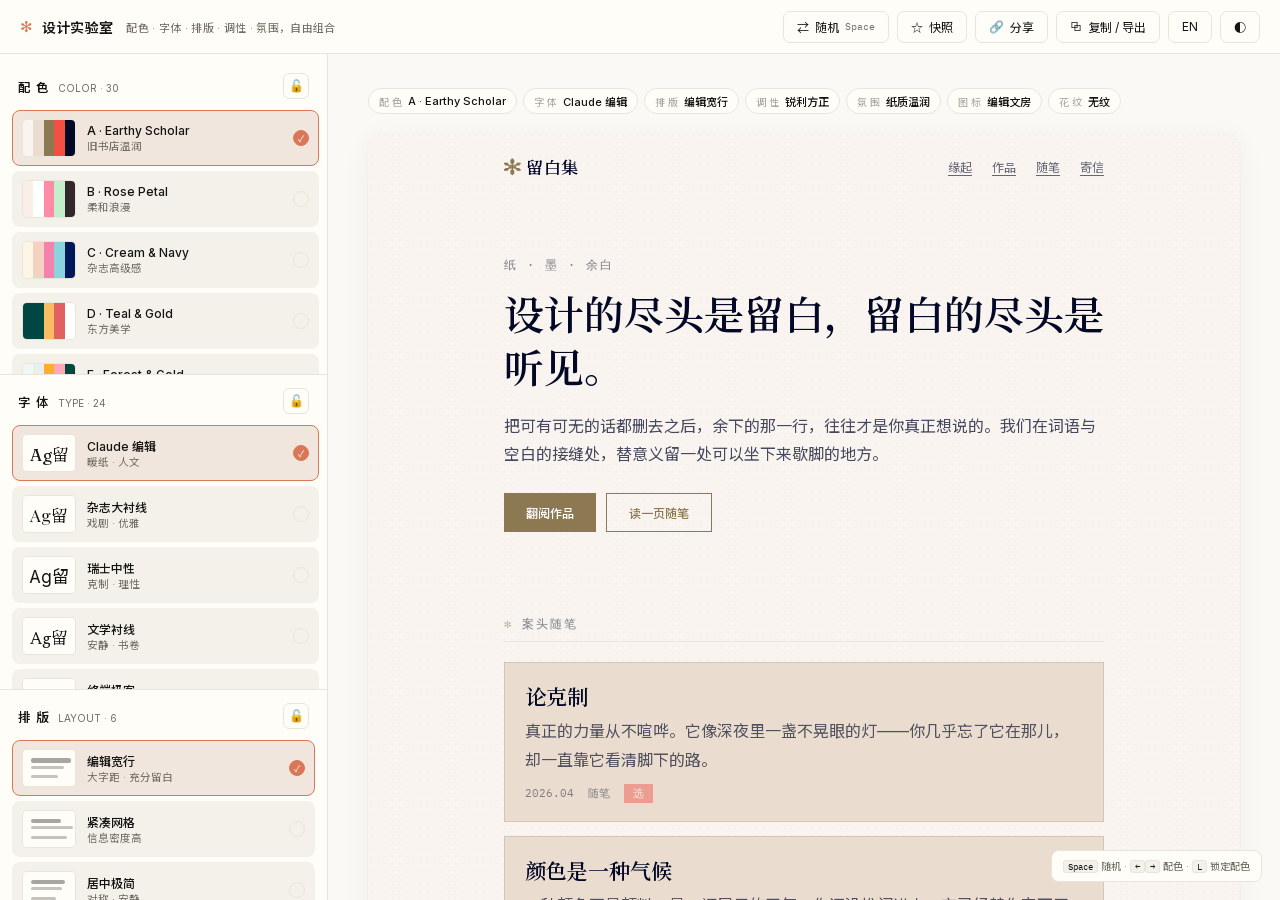
==== commit db434c74: "feat: 24-font catalog + 图标/花纹 axes + literary copy - FONTS 8 -> 24 curated pairings (Garamond/Basker" ====
--- a/preview.html
+++ b/preview.html
@@ -9,7 +9,7 @@
 <!-- Fallback: Google Fonts CDN (used only if the bundled assets are absent) -->
 <link rel="preconnect" href="https://fonts.googleapis.com">
 <link rel="preconnect" href="https://fonts.gstatic.com" crossorigin>
-<link href="https://fonts.googleapis.com/css2?family=Fraunces:ital,opsz,wght@0,9..144,400;0,9..144,600;1,9..144,400&family=Inter:wght@300;400;500;600&family=Playfair+Display:ital,wght@0,400;0,600;1,400&family=Source+Serif+4:ital,opsz,wght@0,8..60,400;0,8..60,600;1,8..60,400&family=Newsreader:ital,opsz,wght@0,6..72,400;0,6..72,600;1,6..72,400&family=Spectral:ital,wght@0,400;0,600;1,400&family=Space+Grotesk:wght@400;500;600;700&family=IBM+Plex+Mono:wght@400;500;600&family=Noto+Serif+SC:wght@400;500;600&family=Noto+Sans+SC:wght@400;500;700&display=swap" rel="stylesheet">
+<link href="https://fonts.googleapis.com/css2?family=Fraunces&family=Inter&family=Playfair+Display&family=Source+Serif+4&family=Newsreader&family=Spectral&family=Space+Grotesk&family=Cormorant+Garamond&family=EB+Garamond&family=Libre+Baskerville&family=Crimson+Pro&family=Lora&family=Bitter&family=DM+Serif+Display&family=DM+Sans&family=Instrument+Serif&family=Abril+Fatface&family=Work+Sans&family=Zilla+Slab&family=Manrope&family=Plus+Jakarta+Sans&family=Sora&family=Outfit&family=Archivo&family=Bricolage+Grotesque&family=Hanken+Grotesk&family=IBM+Plex+Mono&family=JetBrains+Mono&family=Space+Mono&family=Noto+Serif+SC&family=Noto+Sans+SC&display=swap" rel="stylesheet">
 <style>
 *{margin:0;padding:0;box-sizing:border-box}
 :root{
@@ -136,6 +136,11 @@
 .stage[data-tex="scanline"]::before{background-image:repeating-linear-gradient(0deg,var(--c-tx) 0 1px,transparent 1px 4px);opacity:.05}
 .stage[data-tex="vignette"]::before{background:radial-gradient(ellipse at 50% 35%,transparent 52%,rgba(0,0,0,.2))}
 .stage[data-tex="none"]::before{display:none}
+.stage::after{content:'';position:absolute;inset:0;pointer-events:none;z-index:0;background-color:var(--c-tx2);-webkit-mask-image:var(--pat,none);mask-image:var(--pat,none);-webkit-mask-repeat:repeat;mask-repeat:repeat;opacity:.07}
+.stage[data-pat="none"]::after{display:none}
+.st-orn{height:20px;margin:0 var(--padX) calc(var(--padY) * .35);background-color:var(--c-ac);-webkit-mask:var(--orn,none) center/auto 100% no-repeat;mask:var(--orn,none) center/auto 100% no-repeat;opacity:.5}
+.stage[data-pat="none"] .st-orn{display:none}
+.st-proj-i svg{width:26px;height:26px;display:block;stroke:currentColor;stroke-width:2;fill:none;stroke-linecap:round;stroke-linejoin:round}
 .st-in{position:relative;z-index:1;max-width:calc(var(--measure) + var(--padX)*2);margin:0 auto}
 .st-nav{display:flex;justify-content:space-between;align-items:center;padding:22px var(--padX)}
 .st-logo{font-family:var(--f-display);font-size:calc(var(--fsb) + 1px);font-weight:var(--wD);letter-spacing:.5px}
@@ -280,6 +285,7 @@
             <p class="st-lede"></p>
             <div class="st-btns"><button class="st-b1"></button><button class="st-b2"></button></div>
           </header>
+          <div class="st-orn"></div>
           <section class="st-sec">
             <div class="st-sectitle s1"></div>
             <article class="st-art a1"><div class="st-art-t"></div><div class="st-art-d"></div><div class="st-art-m"><span class="m-d"></span><span class="m-c"></span><span class="st-art-tag"></span></div></article>
@@ -354,23 +360,23 @@
     snEmpty:'还没有快照。挑好一套组合，点「＋ 存当前组合」。',
     snApply:'应用',snCmp:'对比',snapSaved:'已存快照 ✓',snapDup:'这套组合已在快照里',
     cmpTitle:'A / B 对比 · 左 = 当前，右 = 快照',cmpClose:'关闭',
-    axis:{palette:'配 色',font:'字 体',layout:'排 版',tone:'调 性',mood:'氛 围'},
-    axisEn:{palette:'COLOR',font:'TYPE',layout:'LAYOUT',tone:'TONE',mood:'MOOD'},
-    logo:'留白集', nav:['关于','作品','随笔','联络'], tag:'设计 · 文字 · 手艺',
-    hero:'好的设计，是让人忘记设计本身。',
-    sub:'在意图与形式之间，留一段可以呼吸的距离。克制是审美的起点，留白是表达的另一种方式。',
-    btn1:'浏览作品', btn2:'阅读随笔',
-    sec1:'近期随笔', sec2:'精选作品',
-    a1t:'克制的力量', a1d:'最好的界面让人觉得它一直就在那里。而达到这种"消失感"所需要的纪律，远比堆砌功能更难。',
-    a2t:'色彩是氛围，不是装饰', a2d:'一套配色不是色卡。它是你未曾踏入的房间里，空气的温度。',
-    a3t:'元素之间的间距', a3d:'留白不是空。它是音符之间的停顿——正是那些沉默，赋予了旋律意义。',
-    a1m:'设计随想', a2m:'色彩手记', a3m:'排版笔记', badge:'推荐',
+    axis:{palette:'配 色',font:'字 体',layout:'排 版',tone:'调 性',mood:'氛 围',icons:'图 标',pattern:'花 纹'},
+    axisEn:{palette:'COLOR',font:'TYPE',layout:'LAYOUT',tone:'TONE',mood:'MOOD',icons:'ICON',pattern:'PATTERN'},
+    logo:'留白集', nav:['缘起','作品','随笔','寄信'], tag:'纸 · 墨 · 余白',
+    hero:'设计的尽头是留白，留白的尽头是听见。',
+    sub:'把可有可无的话都删去之后，余下的那一行，往往才是你真正想说的。我们在词语与空白的接缝处，替意义留一处可以坐下来歇脚的地方。',
+    btn1:'翻阅作品', btn2:'读一页随笔',
+    sec1:'案头随笔', sec2:'作品选集',
+    a1t:'论克制', a1d:'真正的力量从不喧哗。它像深夜里一盏不晃眼的灯——你几乎忘了它在那儿，却一直靠它看清脚下的路。',
+    a2t:'颜色是一种气候', a2d:'一种颜色不是颜料，是一间屋子的天气。你还没推门进去，它已经替你定下了今天的心情。',
+    a3t:'间距亦是修辞', a3d:'两个字之间的空白，并非无话可说；那是把话讲完之后，特意留住的一口气。',
+    a1m:'随笔', a2m:'色谭', a3m:'排版小记', badge:'选',
     months:['2026.04','2026.03','2026.02'],
-    p1n:'作品集模板', p1d:'支持主题切换的极简作品集，语义化配色，一键换装。',
-    p2n:'日历手帐', p2d:'基于暖色调排版的日记应用，文字与留白的平衡练习。',
-    p3n:'书架', p3d:'卡片式阅读清单，柔和过渡动效，安静地陪你读完一本书。',
-    p4n:'画布', p4d:'生成式色彩实验场，探索和谐与节奏的视觉可能。',
-    f1:'三十色 · color-palettes', f2:'简约至上', f3:'为 Claude Code 而作',
+    p1n:'《留白集》', p1d:'一册可以换装的作品集。颜色是它的语气，留白是它的停顿，读者是它未写完的最后一章。',
+    p2n:'《岁时记》', p2d:'按节气书写的日历手帐。让每一天先有它的温度，然后才有日期。',
+    p3n:'《书架》', p3d:'卡片式的读书清单。它从不催你读完，只是安静地陪着，像一位不说话的旧友。',
+    p4n:'《画布》', p4d:'一处生成式的色彩试验场——在偶然里打捞秩序，又在秩序里，故意放回一点偶然。',
+    f1:'留白集 · color-palettes', f2:'少，即是丰饶', f3:'为 Claude Code 而作',
   },
   en:{
     brandT:'Design Lab',brandS:'Color · Type · Layout · Tone · Mood — mix freely',
@@ -382,23 +388,23 @@
     snEmpty:'No snapshots yet. Pick a combo and hit “＋ Save current”.',
     snApply:'Apply',snCmp:'Compare',snapSaved:'Snapshot saved ✓',snapDup:'That combo is already saved',
     cmpTitle:'A / B compare · left = current, right = snapshot',cmpClose:'Close',
-    axis:{palette:'COLOR',font:'TYPE',layout:'LAYOUT',tone:'TONE',mood:'MOOD'},
-    axisEn:{palette:'配色',font:'字体',layout:'排版',tone:'调性',mood:'氛围'},
-    logo:'Whitespace', nav:['About','Work','Writing','Contact'], tag:'Design · Words · Craft',
-    hero:'Good design makes you forget design itself.',
-    sub:'Between intention and form, leave room to breathe. Restraint is where taste begins; whitespace is another way to speak.',
-    btn1:'View Work', btn2:'Read Writing',
-    sec1:'Recent Writing', sec2:'Selected Projects',
-    a1t:'The Quiet Power of Restraint', a1d:'The best interfaces feel like they were always there — and the discipline to achieve that invisibility is harder than piling on features.',
-    a2t:'Color as Atmosphere', a2d:'A palette is not a paint swatch. It is the emotional temperature of a room you have never entered.',
-    a3t:'The Space Between', a3d:'Whitespace is not empty. It is the silence between notes — the very thing that gives melody its meaning.',
-    a1m:'Design', a2m:'Color Theory', a3m:'Typography', badge:'Featured',
+    axis:{palette:'COLOR',font:'TYPE',layout:'LAYOUT',tone:'TONE',mood:'MOOD',icons:'ICON',pattern:'PATTERN'},
+    axisEn:{palette:'配色',font:'字体',layout:'排版',tone:'调性',mood:'氛围',icons:'图标',pattern:'花纹'},
+    logo:'Whitespace', nav:['Origin','Work','Essays','Letters'], tag:'paper · ink · the space between',
+    hero:'Design ends in whitespace; whitespace ends in being heard.',
+    sub:'When every word that could be spared is struck out, the line that remains is usually the one you meant. We keep, in the seam between language and emptiness, a place where meaning can sit down and rest.',
+    btn1:'Read the Work', btn2:'Read an Essay',
+    sec1:'Desk Essays', sec2:'Selected Work',
+    a1t:'On Restraint', a1d:'Real strength never raises its voice. It is the lamp that does not dazzle — you forget it is there, and by it you see the road beneath your feet.',
+    a2t:'Colour Is a Climate', a2d:'A colour is not a pigment but the weather of a room. Before you push the door open, it has already decided your mood for the day.',
+    a3t:'Spacing Is Rhetoric', a3d:'The blank between two words is not nothing left to say. It is the breath held back, on purpose, once the sentence is done.',
+    a1m:'Essay', a2m:'On Colour', a3m:'On Type', badge:'Pick',
     months:['2026.04','2026.03','2026.02'],
-    p1n:'Folio', p1d:'A minimal portfolio template with theme switching and semantic color roles.',
-    p2n:'Almanac', p2d:'A daily journal app built on warm typography and the balance of text and space.',
-    p3n:'Shelf', p3d:'Card-based reading list with gentle transitions — quietly keeping you company.',
-    p4n:'Canvas', p4d:'Generative color playground exploring harmony and visual rhythm.',
-    f1:'30 Colors · color-palettes', f2:'Less is more', f3:'Built for Claude Code',
+    p1n:'Whitespace', p1d:'A portfolio you can re-dress. Colour is its tone of voice; whitespace, its pause; the reader, its unwritten last chapter.',
+    p2n:'Almanac', p2d:'A journal written by the seasons. Let each day have a temperature before it is given a date.',
+    p3n:'Shelf', p3d:'A card-based reading list. It will not hurry you; it simply keeps company, like an old friend who does not speak.',
+    p4n:'Canvas', p4d:'A generative field for colour — it fishes order out of accident, then leaves, on purpose, a little accident inside the order.',
+    f1:'Whitespace · color-palettes', f2:'Less, and therefore abundant', f3:'Built for Claude Code',
   }
 };
 
@@ -557,23 +563,56 @@
 ];
 
 /* ===== 2) TYPE — display / body / mono triples ===== */
+const _SF="'Noto Serif SC',Georgia,serif", _SS="'Noto Sans SC',system-ui,sans-serif", _MO="ui-monospace,Menlo,monospace";
 const FONTS=[
   {id:'claude',n:'Claude 编辑',nEn:'Claude Editorial',s:'暖纸 · 人文',sEn:'warm · humanist',
-   d:"'Fraunces','Noto Serif SC',Georgia,serif",b:"'Inter','Noto Sans SC',system-ui,sans-serif",m:"'IBM Plex Mono',ui-monospace,Menlo,monospace"},
+   d:`'Fraunces',${_SF}`,b:`'Inter',${_SS}`,m:`'IBM Plex Mono',${_MO}`},
   {id:'mag',n:'杂志大衬线',nEn:'Magazine Serif',s:'戏剧 · 优雅',sEn:'dramatic · elegant',
-   d:"'Playfair Display','Noto Serif SC',Georgia,serif",b:"'Source Serif 4','Noto Serif SC',Georgia,serif",m:"'IBM Plex Mono',monospace"},
+   d:`'Playfair Display',${_SF}`,b:`'Source Serif 4',${_SF}`,m:`'IBM Plex Mono',${_MO}`},
   {id:'swiss',n:'瑞士中性',nEn:'Swiss Neutral',s:'克制 · 理性',sEn:'restrained · rational',
-   d:"'Inter','Noto Sans SC',system-ui,sans-serif",b:"'Inter','Noto Sans SC',system-ui,sans-serif",m:"'IBM Plex Mono',monospace"},
+   d:`'Inter',${_SS}`,b:`'Inter',${_SS}`,m:`'IBM Plex Mono',${_MO}`},
   {id:'literary',n:'文学衬线',nEn:'Literary',s:'安静 · 书卷',sEn:'quiet · bookish',
-   d:"'Newsreader','Noto Serif SC',Georgia,serif",b:"'Newsreader','Noto Serif SC',Georgia,serif",m:"'IBM Plex Mono',monospace"},
+   d:`'Newsreader',${_SF}`,b:`'Newsreader',${_SF}`,m:`'IBM Plex Mono',${_MO}`},
   {id:'terminal',n:'终端极客',nEn:'Terminal Geek',s:'冷峻 · 精确',sEn:'sharp · precise',
-   d:"'Space Grotesk','Noto Sans SC',sans-serif",b:"'IBM Plex Mono','Noto Sans SC',monospace",m:"'IBM Plex Mono',monospace"},
+   d:`'Space Grotesk',${_SS}`,b:`'JetBrains Mono',${_SS}`,m:`'JetBrains Mono',${_MO}`},
   {id:'humanist',n:'人文混排',nEn:'Humanist Mix',s:'温润 · 均衡',sEn:'warm · balanced',
-   d:"'Spectral','Noto Serif SC',Georgia,serif",b:"'Inter','Noto Sans SC',system-ui,sans-serif",m:"'IBM Plex Mono',monospace"},
+   d:`'Spectral',${_SF}`,b:`'Inter',${_SS}`,m:`'IBM Plex Mono',${_MO}`},
   {id:'contrast',n:'编辑反差',nEn:'Editorial Contrast',s:'有声 · 张力',sEn:'voiced · tension',
-   d:"'Fraunces','Noto Serif SC',Georgia,serif",b:"'Source Serif 4','Noto Serif SC',Georgia,serif",m:"'IBM Plex Mono',monospace"},
+   d:`'Fraunces',${_SF}`,b:`'Source Serif 4',${_SF}`,m:`'IBM Plex Mono',${_MO}`},
   {id:'modern',n:'现代无衬线',nEn:'Modern Sans',s:'清晰 · 当代',sEn:'clean · contemporary',
-   d:"'Space Grotesk','Noto Sans SC',sans-serif",b:"'Inter','Noto Sans SC',system-ui,sans-serif",m:"'IBM Plex Mono',monospace"},
+   d:`'Space Grotesk',${_SS}`,b:`'Inter',${_SS}`,m:`'IBM Plex Mono',${_MO}`},
+  {id:'garamond',n:'古典加拉蒙',nEn:'Garamond Classic',s:'古典 · 雅致',sEn:'classical · refined',
+   d:`'Cormorant Garamond',${_SF}`,b:`'EB Garamond',${_SF}`,m:`'IBM Plex Mono',${_MO}`},
+  {id:'oldstyle',n:'旧体书卷',nEn:'Old-Style Book',s:'学术 · 旧体',sEn:'scholarly · old-style',
+   d:`'EB Garamond',${_SF}`,b:`'EB Garamond',${_SF}`,m:`'IBM Plex Mono',${_MO}`},
+  {id:'baskerville',n:'巴斯克维尔',nEn:'Baskerville',s:'权威 · 印刷',sEn:'authoritative · print',
+   d:`'Libre Baskerville',${_SF}`,b:`'Libre Baskerville',${_SF}`,m:`'IBM Plex Mono',${_MO}`},
+  {id:'crimson',n:'学术克里姆森',nEn:'Crimson Academic',s:'学术 · 安静',sEn:'academic · calm',
+   d:`'Crimson Pro',${_SF}`,b:`'Crimson Pro',${_SF}`,m:`'IBM Plex Mono',${_MO}`},
+  {id:'lora',n:'柔润 Lora',nEn:'Lora Soft',s:'柔和 · 易读',sEn:'gentle · readable',
+   d:`'Lora',${_SF}`,b:`'Inter',${_SS}`,m:`'IBM Plex Mono',${_MO}`},
+  {id:'bitter',n:'板衬温润',nEn:'Slab Warm',s:'稳重 · 温润',sEn:'sturdy · warm',
+   d:`'Bitter',${_SF}`,b:`'Inter',${_SS}`,m:`'IBM Plex Mono',${_MO}`},
+  {id:'dmserif',n:'高对比标题',nEn:'High-Contrast',s:'魅力 · 时装',sEn:'glamour · fashion',
+   d:`'DM Serif Display',${_SF}`,b:`'DM Sans',${_SS}`,m:`'IBM Plex Mono',${_MO}`},
+  {id:'instrument',n:'仪器衬线',nEn:'Instrument',s:'编辑 · 通透',sEn:'editorial · airy',
+   d:`'Instrument Serif',${_SF}`,b:`'Inter',${_SS}`,m:`'Space Mono',${_MO}`},
+  {id:'abril',n:'时装大标题',nEn:'Couture Display',s:'大胆 · 高定',sEn:'bold · couture',
+   d:`'Abril Fatface',${_SF}`,b:`'Work Sans',${_SS}`,m:`'IBM Plex Mono',${_MO}`},
+  {id:'zilla',n:'工程板衬',nEn:'Engineered Slab',s:'技术 · 扎实',sEn:'technical · solid',
+   d:`'Zilla Slab',${_SF}`,b:`'Inter',${_SS}`,m:`'JetBrains Mono',${_MO}`},
+  {id:'manrope',n:'几何 Manrope',nEn:'Geometric',s:'几何 · 中性',sEn:'geometric · neutral',
+   d:`'Manrope',${_SS}`,b:`'Manrope',${_SS}`,m:`'Space Mono',${_MO}`},
+  {id:'jakarta',n:'友好雅加达',nEn:'Friendly Sans',s:'友好 · 圆融',sEn:'friendly · rounded',
+   d:`'Plus Jakarta Sans',${_SS}`,b:`'Plus Jakarta Sans',${_SS}`,m:`'IBM Plex Mono',${_MO}`},
+  {id:'sora',n:'科技 Sora',nEn:'Tech Sora',s:'科技 · 利落',sEn:'techy · crisp',
+   d:`'Sora',${_SS}`,b:`'Inter',${_SS}`,m:`'JetBrains Mono',${_MO}`},
+  {id:'outfit',n:'极简 Outfit',nEn:'Minimal Outfit',s:'极简 · 均匀',sEn:'minimal · even',
+   d:`'Outfit',${_SS}`,b:`'Outfit',${_SS}`,m:`'IBM Plex Mono',${_MO}`},
+  {id:'archivo',n:'宽体 Archivo',nEn:'Wide Grotesque',s:'怪诞 · 宽阔',sEn:'grotesque · wide',
+   d:`'Archivo',${_SS}`,b:`'Inter',${_SS}`,m:`'IBM Plex Mono',${_MO}`},
+  {id:'bricolage',n:'当代拼贴',nEn:'Contemporary',s:'当代 · 个性',sEn:'contemporary · quirky',
+   d:`'Bricolage Grotesque',${_SS}`,b:`'Hanken Grotesk',${_SS}`,m:`'Space Mono',${_MO}`},
 ];
 
 /* ===== 3) LAYOUT — scale / leading / measure / grid / rhythm ===== */
@@ -624,14 +663,38 @@
    tex:'none',motif:'none',rule:0,density:1,anim:0},
 ];
 
+/* ===== 6) ICONS — Lucide sets (assets/icons/lucide, ISC) ===== */
+const ICONS=[
+  {id:'editorial',n:'编辑文房',nEn:'Editorial',s:'书 · 笔 · 版面',sEn:'book · pen · layout',ic:['book-open','pen-tool','layout-template','palette']},
+  {id:'product',n:'产品套件',nEn:'Product',s:'层 · 历 · 包',sEn:'layers · cal · pack',ic:['layers','calendar','package','sparkles']},
+  {id:'studio',n:'设计工作室',nEn:'Studio',s:'光圈 · 形 · 框',sEn:'aperture · shapes',ic:['aperture','shapes','frame','brush']},
+  {id:'dev',n:'开发者',nEn:'Developer',s:'终端 · 分支',sEn:'terminal · branch',ic:['terminal','git-branch','cpu','code-xml']},
+  {id:'nature',n:'自然',nEn:'Nature',s:'叶 · 日 · 山',sEn:'leaf · sun · peak',ic:['leaf','sun','mountain','feather']},
+  {id:'retail',n:'零售',nEn:'Retail',s:'袋 · 礼 · 签',sEn:'bag · gift · tag',ic:['shopping-bag','gift','tag','star']},
+  {id:'geometric',n:'几何极简',nEn:'Geometric',s:'圆 · 方 · 三角',sEn:'circle · square',ic:['circle','square','triangle','diamond']},
+  {id:'life',n:'生活',nEn:'Life',s:'心 · 咖 · 乐',sEn:'heart · coffee',ic:['heart','coffee','music','camera']},
+];
+
+/* ===== 7) PATTERN — 花纹 (assets/patterns, CC0) ===== */
+const PATTERNS=[
+  {id:'none',n:'无纹',nEn:'Bare',s:'不加底纹',sEn:'no pattern',pat:'',orn:''},
+  {id:'dots',n:'圆点',nEn:'Dots',s:'点阵 · ✻',sEn:'dot grid · ✻',pat:'dots.svg',orn:'asterisk.svg'},
+  {id:'grid',n:'网格',nEn:'Grid',s:'方格 · 菱饰',sEn:'grid · diamond',pat:'grid.svg',orn:'diamond-rule.svg'},
+  {id:'diagonal',n:'斜纹',nEn:'Diagonal',s:'斜线 · 花饰',sEn:'diagonal · flourish',pat:'diagonal.svg',orn:'rule-flourish.svg'},
+  {id:'cross',n:'十字纹',nEn:'Cross',s:'十字 · ✻',sEn:'cross · ✻',pat:'cross.svg',orn:'asterisk.svg'},
+  {id:'waves',n:'波纹',nEn:'Waves',s:'波浪 · 叶饰',sEn:'waves · leaf',pat:'waves.svg',orn:'leaf.svg'},
+  {id:'lattice',n:'菱格',nEn:'Lattice',s:'菱格 · 菱饰',sEn:'lattice · diamond',pat:'lattice.svg',orn:'diamond-rule.svg'},
+  {id:'herringbone',n:'人字纹',nEn:'Herringbone',s:'人字 · 花饰',sEn:'herringbone',pat:'herringbone.svg',orn:'rule-flourish.svg'},
+];
+
 const AXES=[
   {k:'palette',data:T},{k:'font',data:FONTS},{k:'layout',data:LAYOUTS},
-  {k:'tone',data:TONES},{k:'mood',data:MOODS},
+  {k:'tone',data:TONES},{k:'mood',data:MOODS},{k:'icons',data:ICONS},{k:'pattern',data:PATTERNS},
 ];
 
 /* ===== STATE ===== */
-let sel={palette:0,font:0,layout:0,tone:0,mood:0};
-let locked={palette:false,font:false,layout:false,tone:false,mood:false};
+let sel={}, locked={};
+for(const a of AXES){sel[a.k]=0;locked[a.k]=false}
 
 function loadState(){
   try{
@@ -651,13 +714,12 @@
 }
 
 /* ===== SHAREABLE URL ===== */
-function comboStr(s){return T[s.palette].id+'-'+FONTS[s.font].id+'-'+LAYOUTS[s.layout].id+'-'+TONES[s.tone].id+'-'+MOODS[s.mood].id}
+function comboStr(s){return AXES.map(a=>a.data[s[a.k]].id).join('-')}
 function parseCombo(str){
   if(!str)return null;
-  const p=String(str).split('-');if(p.length!==5)return null;
-  const ix=(arr,id)=>arr.findIndex(o=>o.id===id);
-  const r={palette:ix(T,p[0]),font:ix(FONTS,p[1]),layout:ix(LAYOUTS,p[2]),tone:ix(TONES,p[3]),mood:ix(MOODS,p[4])};
-  for(const k in r)if(r[k]<0)return null;
+  const p=String(str).split('-');if(p.length!==AXES.length)return null;
+  const r={};
+  for(let i=0;i<AXES.length;i++){const j=AXES[i].data.findIndex(o=>o.id===p[i]);if(j<0)return null;r[AXES[i].k]=j}
   return r;
 }
 function syncHash(){try{history.replaceState(null,'','#'+comboStr(sel))}catch(e){}}
@@ -686,6 +748,14 @@
   if(axis==='tone'){
     const v=o.v;
     return `<div class="dg" style="align-items:flex-start;justify-content:center"><i style="width:30px;height:13px;background:var(--ui-ac);opacity:1;border-radius:${Math.min(13,v.btnr)}px;box-shadow:${v.shadow==='none'?'none':'2px 2px 0 var(--ui-line)'}"></i><i style="width:40px;height:9px;border:${v.bw}px solid var(--ui-tx2);background:transparent;opacity:.5;border-radius:${Math.min(9,v.radius)}px"></i></div>`;
+  }
+  if(axis==='icons'){
+    const sp='assets/icons/lucide/sprite.svg#',ic=`stroke:currentColor;stroke-width:2;fill:none;stroke-linecap:round;stroke-linejoin:round;width:17px;height:17px`;
+    return `<div class="ft" style="display:flex;gap:7px;color:var(--ui-tx)"><svg viewBox="0 0 24 24" style="${ic}"><use href="${sp}${o.ic[0]}"/></svg><svg viewBox="0 0 24 24" style="${ic}"><use href="${sp}${o.ic[1]}"/></svg></div>`;
+  }
+  if(axis==='pattern'){
+    if(!o.pat)return `<div class="ft" style="color:var(--ui-tx2);font-size:11px">—</div>`;
+    return `<div class="ft" style="background-color:var(--ui-tx2);-webkit-mask:url(assets/patterns/${o.pat}) repeat;mask:url(assets/patterns/${o.pat}) repeat;opacity:.55"></div>`;
   }
   // mood
   const bgmap={paper:'radial-gradient(currentColor .6px,transparent .6px)',scanline:'repeating-linear-gradient(0deg,currentColor 0 1px,transparent 1px 4px)',vignette:'radial-gradient(ellipse,transparent 40%,rgba(0,0,0,.4))',none:'none'};
@@ -767,6 +837,17 @@
   st.setAttribute('data-rule',(mo.rule||(to.id==='editorial'?1:0))?'1':'0');
   st.setAttribute('data-link',to.link);
   st.setAttribute('data-halign',la.halign);
+  // icons (Lucide sprite)
+  const ico=ICONS[s.icons], SP='assets/icons/lucide/sprite.svg#';
+  st.querySelectorAll('.st-proj').forEach((pj,k)=>{
+    const box=pj.querySelector('.st-proj-i'), name=ico.ic[k];
+    if(box&&name)box.innerHTML=`<svg viewBox="0 0 24 24"><use href="${SP}${name}"/></svg>`;
+  });
+  // pattern (花纹) + ornament
+  const pt=PATTERNS[s.pattern];
+  S('--pat',pt.pat?`url(assets/patterns/${pt.pat})`:'none');
+  S('--orn',pt.orn?`url(assets/patterns/ornaments/${pt.orn})`:'none');
+  st.setAttribute('data-pat',pt.pat?pt.id:'none');
   fillTextIn(st);
 }
 function applyCombo(){
@@ -803,13 +884,10 @@
 
 function renderCombo(){
   const cb=document.getElementById('comboBar');
-  const items=[
-    ['palette',T[sel.palette].id+' · '+on(T[sel.palette])],
-    ['font',on(FONTS[sel.font])],
-    ['layout',on(LAYOUTS[sel.layout])],
-    ['tone',on(TONES[sel.tone])],
-    ['mood',on(MOODS[sel.mood])],
-  ];
+  const items=AXES.map(a=>{
+    const o=a.data[sel[a.k]];
+    return [a.k,(a.k==='palette'?o.id+' · ':'')+on(o)];
+  });
   cb.innerHTML=items.map(([k,v])=>`<span class="c"><em>${t('axis')[k]}</em><b>${v}</b></span>`).join('');
 }
 
@@ -856,7 +934,8 @@
 function exportText(){
   const pal=T[sel.palette],fo=FONTS[sel.font],la=LAYOUTS[sel.layout].v,
         to=TONES[sel.tone],mo=MOODS[sel.mood],d=mo.density;
-  const head=`/* color-palettes · ${pal.id} ${pal.n} / ${fo.nEn} / ${LAYOUTS[sel.layout].nEn} / ${TONES[sel.tone].nEn} / ${MOODS[sel.mood].nEn} */`;
+  const ico=ICONS[sel.icons], pt=PATTERNS[sel.pattern];
+  const head=`/* color-palettes · ${pal.id} ${pal.n} / ${fo.nEn} / ${LAYOUTS[sel.layout].nEn} / ${TONES[sel.tone].nEn} / ${MOODS[sel.mood].nEn} / icons:${ico.nEn} / pattern:${PATTERNS[sel.pattern].nEn} */`;
   const css=`:root{
   --color-bg:${pal.bg};
   --color-card:${pal.c};
@@ -875,9 +954,11 @@
   --btn-radius:${to.v.btnr}px; --btn-padding:${to.v.btnp};
   --weight-display:${to.v.wD}; --weight-body:${to.v.wB};
   --transition:${mo.anim}ms;
+  /* icons (Lucide, assets/icons/lucide): ${ico.ic.join(', ')} */
+  /* pattern (assets/patterns): ${pt.pat||'none'}  ·  ornament: ${pt.orn||'none'} */
 }`;
-  const fontsLink=`<!-- fonts -->\n<link rel="stylesheet" href="https://fonts.googleapis.com/css2?family=Fraunces&family=Inter&family=Playfair+Display&family=Source+Serif+4&family=Newsreader&family=Spectral&family=Space+Grotesk&family=IBM+Plex+Mono&display=swap">`;
-  const json='/* config */\n'+JSON.stringify({palette:pal.id,font:fo.id,layout:LAYOUTS[sel.layout].id,tone:to.id,mood:mo.id},null,2);
+  const fontsLink=`<!-- Bundled offline fonts: copy assets/fonts/ then link it -->\n<link rel="stylesheet" href="assets/fonts/fonts.css">`;
+  const json='/* config */\n'+JSON.stringify({palette:pal.id,font:fo.id,layout:LAYOUTS[sel.layout].id,tone:to.id,mood:mo.id,icons:ico.id,pattern:pt.id},null,2);
   return head+'\n'+css+'\n\n'+fontsLink+'\n\n'+json;
 }
 function openExport(){document.getElementById('exportText').textContent=exportText();document.getElementById('exportModal').classList.add('show')}
--- a/assets/fonts/fonts.css
+++ b/assets/fonts/fonts.css
@@ -26,7 +26,7 @@
 @font-face {
   font-family: 'Fraunces';
   font-style: normal;
-  font-weight: 600;
+  font-weight: 500;
   font-display: swap;
   src: url(Fraunces/Fraunces-400-normal-0.woff2) format('woff2');
   unicode-range: U+0102-0103, U+0110-0111, U+0128-0129, U+0168-0169, U+01A0-01A1, U+01AF-01B0, U+0300-0301, U+0303-0304, U+0308-0309, U+0323, U+0329, U+1EA0-1EF9, U+20AB;
@@ -34,7 +34,7 @@
 @font-face {
   font-family: 'Fraunces';
   font-style: normal;
-  font-weight: 600;
+  font-weight: 500;
   font-display: swap;
   src: url(Fraunces/Fraunces-400-normal-1.woff2) format('woff2');
   unicode-range: U+0100-02BA, U+02BD-02C5, U+02C7-02CC, U+02CE-02D7, U+02DD-02FF, U+0304, U+0308, U+0329, U+1D00-1DBF, U+1E00-1E9F, U+1EF2-1EFF, U+2020, U+20A0-20AB, U+20AD-20C0, U+2113, U+2C60-2C7F, U+A720-A7FF;
@@ -42,17 +42,2953 @@
 @font-face {
   font-family: 'Fraunces';
   font-style: normal;
-  font-weight: 600;
+  font-weight: 500;
   font-display: swap;
   src: url(Fraunces/Fraunces-400-normal-2.woff2) format('woff2');
   unicode-range: U+0000-00FF, U+0131, U+0152-0153, U+02BB-02BC, U+02C6, U+02DA, U+02DC, U+0304, U+0308, U+0329, U+2000-206F, U+20AC, U+2122, U+2191, U+2193, U+2212, U+2215, U+FEFF, U+FFFD;
 }
 @font-face {
+  font-family: 'Fraunces';
+  font-style: normal;
+  font-weight: 600;
+  font-display: swap;
+  src: url(Fraunces/Fraunces-400-normal-0.woff2) format('woff2');
+  unicode-range: U+0102-0103, U+0110-0111, U+0128-0129, U+0168-0169, U+01A0-01A1, U+01AF-01B0, U+0300-0301, U+0303-0304, U+0308-0309, U+0323, U+0329, U+1EA0-1EF9, U+20AB;
+}
+@font-face {
+  font-family: 'Fraunces';
+  font-style: normal;
+  font-weight: 600;
+  font-display: swap;
+  src: url(Fraunces/Fraunces-400-normal-1.woff2) format('woff2');
+  unicode-range: U+0100-02BA, U+02BD-02C5, U+02C7-02CC, U+02CE-02D7, U+02DD-02FF, U+0304, U+0308, U+0329, U+1D00-1DBF, U+1E00-1E9F, U+1EF2-1EFF, U+2020, U+20A0-20AB, U+20AD-20C0, U+2113, U+2C60-2C7F, U+A720-A7FF;
+}
+@font-face {
+  font-family: 'Fraunces';
+  font-style: normal;
+  font-weight: 600;
+  font-display: swap;
+  src: url(Fraunces/Fraunces-400-normal-2.woff2) format('woff2');
+  unicode-range: U+0000-00FF, U+0131, U+0152-0153, U+02BB-02BC, U+02C6, U+02DA, U+02DC, U+0304, U+0308, U+0329, U+2000-206F, U+20AC, U+2122, U+2191, U+2193, U+2212, U+2215, U+FEFF, U+FFFD;
+}
+@font-face {
+  font-family: 'Fraunces';
+  font-style: normal;
+  font-weight: 700;
+  font-display: swap;
+  src: url(Fraunces/Fraunces-400-normal-0.woff2) format('woff2');
+  unicode-range: U+0102-0103, U+0110-0111, U+0128-0129, U+0168-0169, U+01A0-01A1, U+01AF-01B0, U+0300-0301, U+0303-0304, U+0308-0309, U+0323, U+0329, U+1EA0-1EF9, U+20AB;
+}
+@font-face {
+  font-family: 'Fraunces';
+  font-style: normal;
+  font-weight: 700;
+  font-display: swap;
+  src: url(Fraunces/Fraunces-400-normal-1.woff2) format('woff2');
+  unicode-range: U+0100-02BA, U+02BD-02C5, U+02C7-02CC, U+02CE-02D7, U+02DD-02FF, U+0304, U+0308, U+0329, U+1D00-1DBF, U+1E00-1E9F, U+1EF2-1EFF, U+2020, U+20A0-20AB, U+20AD-20C0, U+2113, U+2C60-2C7F, U+A720-A7FF;
+}
+@font-face {
+  font-family: 'Fraunces';
+  font-style: normal;
+  font-weight: 700;
+  font-display: swap;
+  src: url(Fraunces/Fraunces-400-normal-2.woff2) format('woff2');
+  unicode-range: U+0000-00FF, U+0131, U+0152-0153, U+02BB-02BC, U+02C6, U+02DA, U+02DC, U+0304, U+0308, U+0329, U+2000-206F, U+20AC, U+2122, U+2191, U+2193, U+2212, U+2215, U+FEFF, U+FFFD;
+}
+@font-face {
+  font-family: 'Inter';
+  font-style: normal;
+  font-weight: 400;
+  font-display: swap;
+  src: url(Inter/Inter-400-normal-3.woff2) format('woff2');
+  unicode-range: U+0460-052F, U+1C80-1C8A, U+20B4, U+2DE0-2DFF, U+A640-A69F, U+FE2E-FE2F;
+}
+@font-face {
+  font-family: 'Inter';
+  font-style: normal;
+  font-weight: 400;
+  font-display: swap;
+  src: url(Inter/Inter-400-normal-4.woff2) format('woff2');
+  unicode-range: U+0301, U+0400-045F, U+0490-0491, U+04B0-04B1, U+2116;
+}
+@font-face {
+  font-family: 'Inter';
+  font-style: normal;
+  font-weight: 400;
+  font-display: swap;
+  src: url(Inter/Inter-400-normal-5.woff2) format('woff2');
+  unicode-range: U+1F00-1FFF;
+}
+@font-face {
+  font-family: 'Inter';
+  font-style: normal;
+  font-weight: 400;
+  font-display: swap;
+  src: url(Inter/Inter-400-normal-6.woff2) format('woff2');
+  unicode-range: U+0370-0377, U+037A-037F, U+0384-038A, U+038C, U+038E-03A1, U+03A3-03FF;
+}
+@font-face {
+  font-family: 'Inter';
+  font-style: normal;
+  font-weight: 400;
+  font-display: swap;
+  src: url(Inter/Inter-400-normal-7.woff2) format('woff2');
+  unicode-range: U+0102-0103, U+0110-0111, U+0128-0129, U+0168-0169, U+01A0-01A1, U+01AF-01B0, U+0300-0301, U+0303-0304, U+0308-0309, U+0323, U+0329, U+1EA0-1EF9, U+20AB;
+}
+@font-face {
+  font-family: 'Inter';
+  font-style: normal;
+  font-weight: 400;
+  font-display: swap;
+  src: url(Inter/Inter-400-normal-8.woff2) format('woff2');
+  unicode-range: U+0100-02BA, U+02BD-02C5, U+02C7-02CC, U+02CE-02D7, U+02DD-02FF, U+0304, U+0308, U+0329, U+1D00-1DBF, U+1E00-1E9F, U+1EF2-1EFF, U+2020, U+20A0-20AB, U+20AD-20C0, U+2113, U+2C60-2C7F, U+A720-A7FF;
+}
+@font-face {
+  font-family: 'Inter';
+  font-style: normal;
+  font-weight: 400;
+  font-display: swap;
+  src: url(Inter/Inter-400-normal-9.woff2) format('woff2');
+  unicode-range: U+0000-00FF, U+0131, U+0152-0153, U+02BB-02BC, U+02C6, U+02DA, U+02DC, U+0304, U+0308, U+0329, U+2000-206F, U+20AC, U+2122, U+2191, U+2193, U+2212, U+2215, U+FEFF, U+FFFD;
+}
+@font-face {
+  font-family: 'Inter';
+  font-style: normal;
+  font-weight: 500;
+  font-display: swap;
+  src: url(Inter/Inter-400-normal-3.woff2) format('woff2');
+  unicode-range: U+0460-052F, U+1C80-1C8A, U+20B4, U+2DE0-2DFF, U+A640-A69F, U+FE2E-FE2F;
+}
+@font-face {
+  font-family: 'Inter';
+  font-style: normal;
+  font-weight: 500;
+  font-display: swap;
+  src: url(Inter/Inter-400-normal-4.woff2) format('woff2');
+  unicode-range: U+0301, U+0400-045F, U+0490-0491, U+04B0-04B1, U+2116;
+}
+@font-face {
+  font-family: 'Inter';
+  font-style: normal;
+  font-weight: 500;
+  font-display: swap;
+  src: url(Inter/Inter-400-normal-5.woff2) format('woff2');
+  unicode-range: U+1F00-1FFF;
+}
+@font-face {
+  font-family: 'Inter';
+  font-style: normal;
+  font-weight: 500;
+  font-display: swap;
+  src: url(Inter/Inter-400-normal-6.woff2) format('woff2');
+  unicode-range: U+0370-0377, U+037A-037F, U+0384-038A, U+038C, U+038E-03A1, U+03A3-03FF;
+}
+@font-face {
+  font-family: 'Inter';
+  font-style: normal;
+  font-weight: 500;
+  font-display: swap;
+  src: url(Inter/Inter-400-normal-7.woff2) format('woff2');
+  unicode-range: U+0102-0103, U+0110-0111, U+0128-0129, U+0168-0169, U+01A0-01A1, U+01AF-01B0, U+0300-0301, U+0303-0304, U+0308-0309, U+0323, U+0329, U+1EA0-1EF9, U+20AB;
+}
+@font-face {
+  font-family: 'Inter';
+  font-style: normal;
+  font-weight: 500;
+  font-display: swap;
+  src: url(Inter/Inter-400-normal-8.woff2) format('woff2');
+  unicode-range: U+0100-02BA, U+02BD-02C5, U+02C7-02CC, U+02CE-02D7, U+02DD-02FF, U+0304, U+0308, U+0329, U+1D00-1DBF, U+1E00-1E9F, U+1EF2-1EFF, U+2020, U+20A0-20AB, U+20AD-20C0, U+2113, U+2C60-2C7F, U+A720-A7FF;
+}
+@font-face {
+  font-family: 'Inter';
+  font-style: normal;
+  font-weight: 500;
+  font-display: swap;
+  src: url(Inter/Inter-400-normal-9.woff2) format('woff2');
+  unicode-range: U+0000-00FF, U+0131, U+0152-0153, U+02BB-02BC, U+02C6, U+02DA, U+02DC, U+0304, U+0308, U+0329, U+2000-206F, U+20AC, U+2122, U+2191, U+2193, U+2212, U+2215, U+FEFF, U+FFFD;
+}
+@font-face {
+  font-family: 'Inter';
+  font-style: normal;
+  font-weight: 600;
+  font-display: swap;
+  src: url(Inter/Inter-400-normal-3.woff2) format('woff2');
+  unicode-range: U+0460-052F, U+1C80-1C8A, U+20B4, U+2DE0-2DFF, U+A640-A69F, U+FE2E-FE2F;
+}
+@font-face {
+  font-family: 'Inter';
+  font-style: normal;
+  font-weight: 600;
+  font-display: swap;
+  src: url(Inter/Inter-400-normal-4.woff2) format('woff2');
+  unicode-range: U+0301, U+0400-045F, U+0490-0491, U+04B0-04B1, U+2116;
+}
+@font-face {
+  font-family: 'Inter';
+  font-style: normal;
+  font-weight: 600;
+  font-display: swap;
+  src: url(Inter/Inter-400-normal-5.woff2) format('woff2');
+  unicode-range: U+1F00-1FFF;
+}
+@font-face {
+  font-family: 'Inter';
+  font-style: normal;
+  font-weight: 600;
+  font-display: swap;
+  src: url(Inter/Inter-400-normal-6.woff2) format('woff2');
+  unicode-range: U+0370-0377, U+037A-037F, U+0384-038A, U+038C, U+038E-03A1, U+03A3-03FF;
+}
+@font-face {
+  font-family: 'Inter';
+  font-style: normal;
+  font-weight: 600;
+  font-display: swap;
+  src: url(Inter/Inter-400-normal-7.woff2) format('woff2');
+  unicode-range: U+0102-0103, U+0110-0111, U+0128-0129, U+0168-0169, U+01A0-01A1, U+01AF-01B0, U+0300-0301, U+0303-0304, U+0308-0309, U+0323, U+0329, U+1EA0-1EF9, U+20AB;
+}
+@font-face {
+  font-family: 'Inter';
+  font-style: normal;
+  font-weight: 600;
+  font-display: swap;
+  src: url(Inter/Inter-400-normal-8.woff2) format('woff2');
+  unicode-range: U+0100-02BA, U+02BD-02C5, U+02C7-02CC, U+02CE-02D7, U+02DD-02FF, U+0304, U+0308, U+0329, U+1D00-1DBF, U+1E00-1E9F, U+1EF2-1EFF, U+2020, U+20A0-20AB, U+20AD-20C0, U+2113, U+2C60-2C7F, U+A720-A7FF;
+}
+@font-face {
+  font-family: 'Inter';
+  font-style: normal;
+  font-weight: 600;
+  font-display: swap;
+  src: url(Inter/Inter-400-normal-9.woff2) format('woff2');
+  unicode-range: U+0000-00FF, U+0131, U+0152-0153, U+02BB-02BC, U+02C6, U+02DA, U+02DC, U+0304, U+0308, U+0329, U+2000-206F, U+20AC, U+2122, U+2191, U+2193, U+2212, U+2215, U+FEFF, U+FFFD;
+}
+@font-face {
+  font-family: 'Inter';
+  font-style: normal;
+  font-weight: 700;
+  font-display: swap;
+  src: url(Inter/Inter-400-normal-3.woff2) format('woff2');
+  unicode-range: U+0460-052F, U+1C80-1C8A, U+20B4, U+2DE0-2DFF, U+A640-A69F, U+FE2E-FE2F;
+}
+@font-face {
+  font-family: 'Inter';
+  font-style: normal;
+  font-weight: 700;
+  font-display: swap;
+  src: url(Inter/Inter-400-normal-4.woff2) format('woff2');
+  unicode-range: U+0301, U+0400-045F, U+0490-0491, U+04B0-04B1, U+2116;
+}
+@font-face {
+  font-family: 'Inter';
+  font-style: normal;
+  font-weight: 700;
+  font-display: swap;
+  src: url(Inter/Inter-400-normal-5.woff2) format('woff2');
+  unicode-range: U+1F00-1FFF;
+}
+@font-face {
+  font-family: 'Inter';
+  font-style: normal;
+  font-weight: 700;
+  font-display: swap;
+  src: url(Inter/Inter-400-normal-6.woff2) format('woff2');
+  unicode-range: U+0370-0377, U+037A-037F, U+0384-038A, U+038C, U+038E-03A1, U+03A3-03FF;
+}
+@font-face {
+  font-family: 'Inter';
+  font-style: normal;
+  font-weight: 700;
+  font-display: swap;
+  src: url(Inter/Inter-400-normal-7.woff2) format('woff2');
+  unicode-range: U+0102-0103, U+0110-0111, U+0128-0129, U+0168-0169, U+01A0-01A1, U+01AF-01B0, U+0300-0301, U+0303-0304, U+0308-0309, U+0323, U+0329, U+1EA0-1EF9, U+20AB;
+}
+@font-face {
+  font-family: 'Inter';
+  font-style: normal;
+  font-weight: 700;
+  font-display: swap;
+  src: url(Inter/Inter-400-normal-8.woff2) format('woff2');
+  unicode-range: U+0100-02BA, U+02BD-02C5, U+02C7-02CC, U+02CE-02D7, U+02DD-02FF, U+0304, U+0308, U+0329, U+1D00-1DBF, U+1E00-1E9F, U+1EF2-1EFF, U+2020, U+20A0-20AB, U+20AD-20C0, U+2113, U+2C60-2C7F, U+A720-A7FF;
+}
+@font-face {
+  font-family: 'Inter';
+  font-style: normal;
+  font-weight: 700;
+  font-display: swap;
+  src: url(Inter/Inter-400-normal-9.woff2) format('woff2');
+  unicode-range: U+0000-00FF, U+0131, U+0152-0153, U+02BB-02BC, U+02C6, U+02DA, U+02DC, U+0304, U+0308, U+0329, U+2000-206F, U+20AC, U+2122, U+2191, U+2193, U+2212, U+2215, U+FEFF, U+FFFD;
+}
+@font-face {
+  font-family: 'Playfair Display';
+  font-style: normal;
+  font-weight: 400;
+  font-display: swap;
+  src: url(PlayfairDisplay/PlayfairDisplay-400-normal-10.woff2) format('woff2');
+  unicode-range: U+0301, U+0400-045F, U+0490-0491, U+04B0-04B1, U+2116;
+}
+@font-face {
+  font-family: 'Playfair Display';
+  font-style: normal;
+  font-weight: 400;
+  font-display: swap;
+  src: url(PlayfairDisplay/PlayfairDisplay-400-normal-11.woff2) format('woff2');
+  unicode-range: U+0102-0103, U+0110-0111, U+0128-0129, U+0168-0169, U+01A0-01A1, U+01AF-01B0, U+0300-0301, U+0303-0304, U+0308-0309, U+0323, U+0329, U+1EA0-1EF9, U+20AB;
+}
+@font-face {
+  font-family: 'Playfair Display';
+  font-style: normal;
+  font-weight: 400;
+  font-display: swap;
+  src: url(PlayfairDisplay/PlayfairDisplay-400-normal-12.woff2) format('woff2');
+  unicode-range: U+0100-02BA, U+02BD-02C5, U+02C7-02CC, U+02CE-02D7, U+02DD-02FF, U+0304, U+0308, U+0329, U+1D00-1DBF, U+1E00-1E9F, U+1EF2-1EFF, U+2020, U+20A0-20AB, U+20AD-20C0, U+2113, U+2C60-2C7F, U+A720-A7FF;
+}
+@font-face {
+  font-family: 'Playfair Display';
+  font-style: normal;
+  font-weight: 400;
+  font-display: swap;
+  src: url(PlayfairDisplay/PlayfairDisplay-400-normal-13.woff2) format('woff2');
+  unicode-range: U+0000-00FF, U+0131, U+0152-0153, U+02BB-02BC, U+02C6, U+02DA, U+02DC, U+0304, U+0308, U+0329, U+2000-206F, U+20AC, U+2122, U+2191, U+2193, U+2212, U+2215, U+FEFF, U+FFFD;
+}
+@font-face {
+  font-family: 'Playfair Display';
+  font-style: normal;
+  font-weight: 500;
+  font-display: swap;
+  src: url(PlayfairDisplay/PlayfairDisplay-400-normal-10.woff2) format('woff2');
+  unicode-range: U+0301, U+0400-045F, U+0490-0491, U+04B0-04B1, U+2116;
+}
+@font-face {
+  font-family: 'Playfair Display';
+  font-style: normal;
+  font-weight: 500;
+  font-display: swap;
+  src: url(PlayfairDisplay/PlayfairDisplay-400-normal-11.woff2) format('woff2');
+  unicode-range: U+0102-0103, U+0110-0111, U+0128-0129, U+0168-0169, U+01A0-01A1, U+01AF-01B0, U+0300-0301, U+0303-0304, U+0308-0309, U+0323, U+0329, U+1EA0-1EF9, U+20AB;
+}
+@font-face {
+  font-family: 'Playfair Display';
+  font-style: normal;
+  font-weight: 500;
+  font-display: swap;
+  src: url(PlayfairDisplay/PlayfairDisplay-400-normal-12.woff2) format('woff2');
+  unicode-range: U+0100-02BA, U+02BD-02C5, U+02C7-02CC, U+02CE-02D7, U+02DD-02FF, U+0304, U+0308, U+0329, U+1D00-1DBF, U+1E00-1E9F, U+1EF2-1EFF, U+2020, U+20A0-20AB, U+20AD-20C0, U+2113, U+2C60-2C7F, U+A720-A7FF;
+}
+@font-face {
+  font-family: 'Playfair Display';
+  font-style: normal;
+  font-weight: 500;
+  font-display: swap;
+  src: url(PlayfairDisplay/PlayfairDisplay-400-normal-13.woff2) format('woff2');
+  unicode-range: U+0000-00FF, U+0131, U+0152-0153, U+02BB-02BC, U+02C6, U+02DA, U+02DC, U+0304, U+0308, U+0329, U+2000-206F, U+20AC, U+2122, U+2191, U+2193, U+2212, U+2215, U+FEFF, U+FFFD;
+}
+@font-face {
+  font-family: 'Playfair Display';
+  font-style: normal;
+  font-weight: 600;
+  font-display: swap;
+  src: url(PlayfairDisplay/PlayfairDisplay-400-normal-10.woff2) format('woff2');
+  unicode-range: U+0301, U+0400-045F, U+0490-0491, U+04B0-04B1, U+2116;
+}
+@font-face {
+  font-family: 'Playfair Display';
+  font-style: normal;
+  font-weight: 600;
+  font-display: swap;
+  src: url(PlayfairDisplay/PlayfairDisplay-400-normal-11.woff2) format('woff2');
+  unicode-range: U+0102-0103, U+0110-0111, U+0128-0129, U+0168-0169, U+01A0-01A1, U+01AF-01B0, U+0300-0301, U+0303-0304, U+0308-0309, U+0323, U+0329, U+1EA0-1EF9, U+20AB;
+}
+@font-face {
+  font-family: 'Playfair Display';
+  font-style: normal;
+  font-weight: 600;
+  font-display: swap;
+  src: url(PlayfairDisplay/PlayfairDisplay-400-normal-12.woff2) format('woff2');
+  unicode-range: U+0100-02BA, U+02BD-02C5, U+02C7-02CC, U+02CE-02D7, U+02DD-02FF, U+0304, U+0308, U+0329, U+1D00-1DBF, U+1E00-1E9F, U+1EF2-1EFF, U+2020, U+20A0-20AB, U+20AD-20C0, U+2113, U+2C60-2C7F, U+A720-A7FF;
+}
+@font-face {
+  font-family: 'Playfair Display';
+  font-style: normal;
+  font-weight: 600;
+  font-display: swap;
+  src: url(PlayfairDisplay/PlayfairDisplay-400-normal-13.woff2) format('woff2');
+  unicode-range: U+0000-00FF, U+0131, U+0152-0153, U+02BB-02BC, U+02C6, U+02DA, U+02DC, U+0304, U+0308, U+0329, U+2000-206F, U+20AC, U+2122, U+2191, U+2193, U+2212, U+2215, U+FEFF, U+FFFD;
+}
+@font-face {
+  font-family: 'Playfair Display';
+  font-style: normal;
+  font-weight: 700;
+  font-display: swap;
+  src: url(PlayfairDisplay/PlayfairDisplay-400-normal-10.woff2) format('woff2');
+  unicode-range: U+0301, U+0400-045F, U+0490-0491, U+04B0-04B1, U+2116;
+}
+@font-face {
+  font-family: 'Playfair Display';
+  font-style: normal;
+  font-weight: 700;
+  font-display: swap;
+  src: url(PlayfairDisplay/PlayfairDisplay-400-normal-11.woff2) format('woff2');
+  unicode-range: U+0102-0103, U+0110-0111, U+0128-0129, U+0168-0169, U+01A0-01A1, U+01AF-01B0, U+0300-0301, U+0303-0304, U+0308-0309, U+0323, U+0329, U+1EA0-1EF9, U+20AB;
+}
+@font-face {
+  font-family: 'Playfair Display';
+  font-style: normal;
+  font-weight: 700;
+  font-display: swap;
+  src: url(PlayfairDisplay/PlayfairDisplay-400-normal-12.woff2) format('woff2');
+  unicode-range: U+0100-02BA, U+02BD-02C5, U+02C7-02CC, U+02CE-02D7, U+02DD-02FF, U+0304, U+0308, U+0329, U+1D00-1DBF, U+1E00-1E9F, U+1EF2-1EFF, U+2020, U+20A0-20AB, U+20AD-20C0, U+2113, U+2C60-2C7F, U+A720-A7FF;
+}
+@font-face {
+  font-family: 'Playfair Display';
+  font-style: normal;
+  font-weight: 700;
+  font-display: swap;
+  src: url(PlayfairDisplay/PlayfairDisplay-400-normal-13.woff2) format('woff2');
+  unicode-range: U+0000-00FF, U+0131, U+0152-0153, U+02BB-02BC, U+02C6, U+02DA, U+02DC, U+0304, U+0308, U+0329, U+2000-206F, U+20AC, U+2122, U+2191, U+2193, U+2212, U+2215, U+FEFF, U+FFFD;
+}
+@font-face {
+  font-family: 'Source Serif 4';
+  font-style: normal;
+  font-weight: 400;
+  font-display: swap;
+  src: url(SourceSerif4/SourceSerif4-400-normal-14.woff2) format('woff2');
+  unicode-range: U+0460-052F, U+1C80-1C8A, U+20B4, U+2DE0-2DFF, U+A640-A69F, U+FE2E-FE2F;
+}
+@font-face {
+  font-family: 'Source Serif 4';
+  font-style: normal;
+  font-weight: 400;
+  font-display: swap;
+  src: url(SourceSerif4/SourceSerif4-400-normal-15.woff2) format('woff2');
+  unicode-range: U+0301, U+0400-045F, U+0490-0491, U+04B0-04B1, U+2116;
+}
+@font-face {
+  font-family: 'Source Serif 4';
+  font-style: normal;
+  font-weight: 400;
+  font-display: swap;
+  src: url(SourceSerif4/SourceSerif4-400-normal-16.woff2) format('woff2');
+  unicode-range: U+0370-0377, U+037A-037F, U+0384-038A, U+038C, U+038E-03A1, U+03A3-03FF;
+}
+@font-face {
+  font-family: 'Source Serif 4';
+  font-style: normal;
+  font-weight: 400;
+  font-display: swap;
+  src: url(SourceSerif4/SourceSerif4-400-normal-17.woff2) format('woff2');
+  unicode-range: U+0102-0103, U+0110-0111, U+0128-0129, U+0168-0169, U+01A0-01A1, U+01AF-01B0, U+0300-0301, U+0303-0304, U+0308-0309, U+0323, U+0329, U+1EA0-1EF9, U+20AB;
+}
+@font-face {
+  font-family: 'Source Serif 4';
+  font-style: normal;
+  font-weight: 400;
+  font-display: swap;
+  src: url(SourceSerif4/SourceSerif4-400-normal-18.woff2) format('woff2');
+  unicode-range: U+0100-02BA, U+02BD-02C5, U+02C7-02CC, U+02CE-02D7, U+02DD-02FF, U+0304, U+0308, U+0329, U+1D00-1DBF, U+1E00-1E9F, U+1EF2-1EFF, U+2020, U+20A0-20AB, U+20AD-20C0, U+2113, U+2C60-2C7F, U+A720-A7FF;
+}
+@font-face {
+  font-family: 'Source Serif 4';
+  font-style: normal;
+  font-weight: 400;
+  font-display: swap;
+  src: url(SourceSerif4/SourceSerif4-400-normal-19.woff2) format('woff2');
+  unicode-range: U+0000-00FF, U+0131, U+0152-0153, U+02BB-02BC, U+02C6, U+02DA, U+02DC, U+0304, U+0308, U+0329, U+2000-206F, U+20AC, U+2122, U+2191, U+2193, U+2212, U+2215, U+FEFF, U+FFFD;
+}
+@font-face {
+  font-family: 'Source Serif 4';
+  font-style: normal;
+  font-weight: 500;
+  font-display: swap;
+  src: url(SourceSerif4/SourceSerif4-400-normal-14.woff2) format('woff2');
+  unicode-range: U+0460-052F, U+1C80-1C8A, U+20B4, U+2DE0-2DFF, U+A640-A69F, U+FE2E-FE2F;
+}
+@font-face {
+  font-family: 'Source Serif 4';
+  font-style: normal;
+  font-weight: 500;
+  font-display: swap;
+  src: url(SourceSerif4/SourceSerif4-400-normal-15.woff2) format('woff2');
+  unicode-range: U+0301, U+0400-045F, U+0490-0491, U+04B0-04B1, U+2116;
+}
+@font-face {
+  font-family: 'Source Serif 4';
+  font-style: normal;
+  font-weight: 500;
+  font-display: swap;
+  src: url(SourceSerif4/SourceSerif4-400-normal-16.woff2) format('woff2');
+  unicode-range: U+0370-0377, U+037A-037F, U+0384-038A, U+038C, U+038E-03A1, U+03A3-03FF;
+}
+@font-face {
+  font-family: 'Source Serif 4';
+  font-style: normal;
+  font-weight: 500;
+  font-display: swap;
+  src: url(SourceSerif4/SourceSerif4-400-normal-17.woff2) format('woff2');
+  unicode-range: U+0102-0103, U+0110-0111, U+0128-0129, U+0168-0169, U+01A0-01A1, U+01AF-01B0, U+0300-0301, U+0303-0304, U+0308-0309, U+0323, U+0329, U+1EA0-1EF9, U+20AB;
+}
+@font-face {
+  font-family: 'Source Serif 4';
+  font-style: normal;
+  font-weight: 500;
+  font-display: swap;
+  src: url(SourceSerif4/SourceSerif4-400-normal-18.woff2) format('woff2');
+  unicode-range: U+0100-02BA, U+02BD-02C5, U+02C7-02CC, U+02CE-02D7, U+02DD-02FF, U+0304, U+0308, U+0329, U+1D00-1DBF, U+1E00-1E9F, U+1EF2-1EFF, U+2020, U+20A0-20AB, U+20AD-20C0, U+2113, U+2C60-2C7F, U+A720-A7FF;
+}
+@font-face {
+  font-family: 'Source Serif 4';
+  font-style: normal;
+  font-weight: 500;
+  font-display: swap;
+  src: url(SourceSerif4/SourceSerif4-400-normal-19.woff2) format('woff2');
+  unicode-range: U+0000-00FF, U+0131, U+0152-0153, U+02BB-02BC, U+02C6, U+02DA, U+02DC, U+0304, U+0308, U+0329, U+2000-206F, U+20AC, U+2122, U+2191, U+2193, U+2212, U+2215, U+FEFF, U+FFFD;
+}
+@font-face {
+  font-family: 'Source Serif 4';
+  font-style: normal;
+  font-weight: 600;
+  font-display: swap;
+  src: url(SourceSerif4/SourceSerif4-400-normal-14.woff2) format('woff2');
+  unicode-range: U+0460-052F, U+1C80-1C8A, U+20B4, U+2DE0-2DFF, U+A640-A69F, U+FE2E-FE2F;
+}
+@font-face {
+  font-family: 'Source Serif 4';
+  font-style: normal;
+  font-weight: 600;
+  font-display: swap;
+  src: url(SourceSerif4/SourceSerif4-400-normal-15.woff2) format('woff2');
+  unicode-range: U+0301, U+0400-045F, U+0490-0491, U+04B0-04B1, U+2116;
+}
+@font-face {
+  font-family: 'Source Serif 4';
+  font-style: normal;
+  font-weight: 600;
+  font-display: swap;
+  src: url(SourceSerif4/SourceSerif4-400-normal-16.woff2) format('woff2');
+  unicode-range: U+0370-0377, U+037A-037F, U+0384-038A, U+038C, U+038E-03A1, U+03A3-03FF;
+}
+@font-face {
+  font-family: 'Source Serif 4';
+  font-style: normal;
+  font-weight: 600;
+  font-display: swap;
+  src: url(SourceSerif4/SourceSerif4-400-normal-17.woff2) format('woff2');
+  unicode-range: U+0102-0103, U+0110-0111, U+0128-0129, U+0168-0169, U+01A0-01A1, U+01AF-01B0, U+0300-0301, U+0303-0304, U+0308-0309, U+0323, U+0329, U+1EA0-1EF9, U+20AB;
+}
+@font-face {
+  font-family: 'Source Serif 4';
+  font-style: normal;
+  font-weight: 600;
+  font-display: swap;
+  src: url(SourceSerif4/SourceSerif4-400-normal-18.woff2) format('woff2');
+  unicode-range: U+0100-02BA, U+02BD-02C5, U+02C7-02CC, U+02CE-02D7, U+02DD-02FF, U+0304, U+0308, U+0329, U+1D00-1DBF, U+1E00-1E9F, U+1EF2-1EFF, U+2020, U+20A0-20AB, U+20AD-20C0, U+2113, U+2C60-2C7F, U+A720-A7FF;
+}
+@font-face {
+  font-family: 'Source Serif 4';
+  font-style: normal;
+  font-weight: 600;
+  font-display: swap;
+  src: url(SourceSerif4/SourceSerif4-400-normal-19.woff2) format('woff2');
+  unicode-range: U+0000-00FF, U+0131, U+0152-0153, U+02BB-02BC, U+02C6, U+02DA, U+02DC, U+0304, U+0308, U+0329, U+2000-206F, U+20AC, U+2122, U+2191, U+2193, U+2212, U+2215, U+FEFF, U+FFFD;
+}
+@font-face {
+  font-family: 'Source Serif 4';
+  font-style: normal;
+  font-weight: 700;
+  font-display: swap;
+  src: url(SourceSerif4/SourceSerif4-400-normal-14.woff2) format('woff2');
+  unicode-range: U+0460-052F, U+1C80-1C8A, U+20B4, U+2DE0-2DFF, U+A640-A69F, U+FE2E-FE2F;
+}
+@font-face {
+  font-family: 'Source Serif 4';
+  font-style: normal;
+  font-weight: 700;
+  font-display: swap;
+  src: url(SourceSerif4/SourceSerif4-400-normal-15.woff2) format('woff2');
+  unicode-range: U+0301, U+0400-045F, U+0490-0491, U+04B0-04B1, U+2116;
+}
+@font-face {
+  font-family: 'Source Serif 4';
+  font-style: normal;
+  font-weight: 700;
+  font-display: swap;
+  src: url(SourceSerif4/SourceSerif4-400-normal-16.woff2) format('woff2');
+  unicode-range: U+0370-0377, U+037A-037F, U+0384-038A, U+038C, U+038E-03A1, U+03A3-03FF;
+}
+@font-face {
+  font-family: 'Source Serif 4';
+  font-style: normal;
+  font-weight: 700;
+  font-display: swap;
+  src: url(SourceSerif4/SourceSerif4-400-normal-17.woff2) format('woff2');
+  unicode-range: U+0102-0103, U+0110-0111, U+0128-0129, U+0168-0169, U+01A0-01A1, U+01AF-01B0, U+0300-0301, U+0303-0304, U+0308-0309, U+0323, U+0329, U+1EA0-1EF9, U+20AB;
+}
+@font-face {
+  font-family: 'Source Serif 4';
+  font-style: normal;
+  font-weight: 700;
+  font-display: swap;
+  src: url(SourceSerif4/SourceSerif4-400-normal-18.woff2) format('woff2');
+  unicode-range: U+0100-02BA, U+02BD-02C5, U+02C7-02CC, U+02CE-02D7, U+02DD-02FF, U+0304, U+0308, U+0329, U+1D00-1DBF, U+1E00-1E9F, U+1EF2-1EFF, U+2020, U+20A0-20AB, U+20AD-20C0, U+2113, U+2C60-2C7F, U+A720-A7FF;
+}
+@font-face {
+  font-family: 'Source Serif 4';
+  font-style: normal;
+  font-weight: 700;
+  font-display: swap;
+  src: url(SourceSerif4/SourceSerif4-400-normal-19.woff2) format('woff2');
+  unicode-range: U+0000-00FF, U+0131, U+0152-0153, U+02BB-02BC, U+02C6, U+02DA, U+02DC, U+0304, U+0308, U+0329, U+2000-206F, U+20AC, U+2122, U+2191, U+2193, U+2212, U+2215, U+FEFF, U+FFFD;
+}
+@font-face {
+  font-family: 'Newsreader';
+  font-style: normal;
+  font-weight: 400;
+  font-display: swap;
+  src: url(Newsreader/Newsreader-400-normal-20.woff2) format('woff2');
+  unicode-range: U+0102-0103, U+0110-0111, U+0128-0129, U+0168-0169, U+01A0-01A1, U+01AF-01B0, U+0300-0301, U+0303-0304, U+0308-0309, U+0323, U+0329, U+1EA0-1EF9, U+20AB;
+}
+@font-face {
+  font-family: 'Newsreader';
+  font-style: normal;
+  font-weight: 400;
+  font-display: swap;
+  src: url(Newsreader/Newsreader-400-normal-21.woff2) format('woff2');
+  unicode-range: U+0100-02BA, U+02BD-02C5, U+02C7-02CC, U+02CE-02D7, U+02DD-02FF, U+0304, U+0308, U+0329, U+1D00-1DBF, U+1E00-1E9F, U+1EF2-1EFF, U+2020, U+20A0-20AB, U+20AD-20C0, U+2113, U+2C60-2C7F, U+A720-A7FF;
+}
+@font-face {
+  font-family: 'Newsreader';
+  font-style: normal;
+  font-weight: 400;
+  font-display: swap;
+  src: url(Newsreader/Newsreader-400-normal-22.woff2) format('woff2');
+  unicode-range: U+0000-00FF, U+0131, U+0152-0153, U+02BB-02BC, U+02C6, U+02DA, U+02DC, U+0304, U+0308, U+0329, U+2000-206F, U+20AC, U+2122, U+2191, U+2193, U+2212, U+2215, U+FEFF, U+FFFD;
+}
+@font-face {
+  font-family: 'Newsreader';
+  font-style: normal;
+  font-weight: 500;
+  font-display: swap;
+  src: url(Newsreader/Newsreader-400-normal-20.woff2) format('woff2');
+  unicode-range: U+0102-0103, U+0110-0111, U+0128-0129, U+0168-0169, U+01A0-01A1, U+01AF-01B0, U+0300-0301, U+0303-0304, U+0308-0309, U+0323, U+0329, U+1EA0-1EF9, U+20AB;
+}
+@font-face {
+  font-family: 'Newsreader';
+  font-style: normal;
+  font-weight: 500;
+  font-display: swap;
+  src: url(Newsreader/Newsreader-400-normal-21.woff2) format('woff2');
+  unicode-range: U+0100-02BA, U+02BD-02C5, U+02C7-02CC, U+02CE-02D7, U+02DD-02FF, U+0304, U+0308, U+0329, U+1D00-1DBF, U+1E00-1E9F, U+1EF2-1EFF, U+2020, U+20A0-20AB, U+20AD-20C0, U+2113, U+2C60-2C7F, U+A720-A7FF;
+}
+@font-face {
+  font-family: 'Newsreader';
+  font-style: normal;
+  font-weight: 500;
+  font-display: swap;
+  src: url(Newsreader/Newsreader-400-normal-22.woff2) format('woff2');
+  unicode-range: U+0000-00FF, U+0131, U+0152-0153, U+02BB-02BC, U+02C6, U+02DA, U+02DC, U+0304, U+0308, U+0329, U+2000-206F, U+20AC, U+2122, U+2191, U+2193, U+2212, U+2215, U+FEFF, U+FFFD;
+}
+@font-face {
+  font-family: 'Newsreader';
+  font-style: normal;
+  font-weight: 600;
+  font-display: swap;
+  src: url(Newsreader/Newsreader-400-normal-20.woff2) format('woff2');
+  unicode-range: U+0102-0103, U+0110-0111, U+0128-0129, U+0168-0169, U+01A0-01A1, U+01AF-01B0, U+0300-0301, U+0303-0304, U+0308-0309, U+0323, U+0329, U+1EA0-1EF9, U+20AB;
+}
+@font-face {
+  font-family: 'Newsreader';
+  font-style: normal;
+  font-weight: 600;
+  font-display: swap;
+  src: url(Newsreader/Newsreader-400-normal-21.woff2) format('woff2');
+  unicode-range: U+0100-02BA, U+02BD-02C5, U+02C7-02CC, U+02CE-02D7, U+02DD-02FF, U+0304, U+0308, U+0329, U+1D00-1DBF, U+1E00-1E9F, U+1EF2-1EFF, U+2020, U+20A0-20AB, U+20AD-20C0, U+2113, U+2C60-2C7F, U+A720-A7FF;
+}
+@font-face {
+  font-family: 'Newsreader';
+  font-style: normal;
+  font-weight: 600;
+  font-display: swap;
+  src: url(Newsreader/Newsreader-400-normal-22.woff2) format('woff2');
+  unicode-range: U+0000-00FF, U+0131, U+0152-0153, U+02BB-02BC, U+02C6, U+02DA, U+02DC, U+0304, U+0308, U+0329, U+2000-206F, U+20AC, U+2122, U+2191, U+2193, U+2212, U+2215, U+FEFF, U+FFFD;
+}
+@font-face {
+  font-family: 'Newsreader';
+  font-style: normal;
+  font-weight: 700;
+  font-display: swap;
+  src: url(Newsreader/Newsreader-400-normal-20.woff2) format('woff2');
+  unicode-range: U+0102-0103, U+0110-0111, U+0128-0129, U+0168-0169, U+01A0-01A1, U+01AF-01B0, U+0300-0301, U+0303-0304, U+0308-0309, U+0323, U+0329, U+1EA0-1EF9, U+20AB;
+}
+@font-face {
+  font-family: 'Newsreader';
+  font-style: normal;
+  font-weight: 700;
+  font-display: swap;
+  src: url(Newsreader/Newsreader-400-normal-21.woff2) format('woff2');
+  unicode-range: U+0100-02BA, U+02BD-02C5, U+02C7-02CC, U+02CE-02D7, U+02DD-02FF, U+0304, U+0308, U+0329, U+1D00-1DBF, U+1E00-1E9F, U+1EF2-1EFF, U+2020, U+20A0-20AB, U+20AD-20C0, U+2113, U+2C60-2C7F, U+A720-A7FF;
+}
+@font-face {
+  font-family: 'Newsreader';
+  font-style: normal;
+  font-weight: 700;
+  font-display: swap;
+  src: url(Newsreader/Newsreader-400-normal-22.woff2) format('woff2');
+  unicode-range: U+0000-00FF, U+0131, U+0152-0153, U+02BB-02BC, U+02C6, U+02DA, U+02DC, U+0304, U+0308, U+0329, U+2000-206F, U+20AC, U+2122, U+2191, U+2193, U+2212, U+2215, U+FEFF, U+FFFD;
+}
+@font-face {
+  font-family: 'Spectral';
+  font-style: normal;
+  font-weight: 400;
+  font-display: swap;
+  src: url(Spectral/Spectral-400-normal-23.woff2) format('woff2');
+  unicode-range: U+0460-052F, U+1C80-1C8A, U+20B4, U+2DE0-2DFF, U+A640-A69F, U+FE2E-FE2F;
+}
+@font-face {
+  font-family: 'Spectral';
+  font-style: normal;
+  font-weight: 400;
+  font-display: swap;
+  src: url(Spectral/Spectral-400-normal-24.woff2) format('woff2');
+  unicode-range: U+0301, U+0400-045F, U+0490-0491, U+04B0-04B1, U+2116;
+}
+@font-face {
+  font-family: 'Spectral';
+  font-style: normal;
+  font-weight: 400;
+  font-display: swap;
+  src: url(Spectral/Spectral-400-normal-25.woff2) format('woff2');
+  unicode-range: U+0102-0103, U+0110-0111, U+0128-0129, U+0168-0169, U+01A0-01A1, U+01AF-01B0, U+0300-0301, U+0303-0304, U+0308-0309, U+0323, U+0329, U+1EA0-1EF9, U+20AB;
+}
+@font-face {
+  font-family: 'Spectral';
+  font-style: normal;
+  font-weight: 400;
+  font-display: swap;
+  src: url(Spectral/Spectral-400-normal-26.woff2) format('woff2');
+  unicode-range: U+0100-02BA, U+02BD-02C5, U+02C7-02CC, U+02CE-02D7, U+02DD-02FF, U+0304, U+0308, U+0329, U+1D00-1DBF, U+1E00-1E9F, U+1EF2-1EFF, U+2020, U+20A0-20AB, U+20AD-20C0, U+2113, U+2C60-2C7F, U+A720-A7FF;
+}
+@font-face {
+  font-family: 'Spectral';
+  font-style: normal;
+  font-weight: 400;
+  font-display: swap;
+  src: url(Spectral/Spectral-400-normal-27.woff2) format('woff2');
+  unicode-range: U+0000-00FF, U+0131, U+0152-0153, U+02BB-02BC, U+02C6, U+02DA, U+02DC, U+0304, U+0308, U+0329, U+2000-206F, U+20AC, U+2122, U+2191, U+2193, U+2212, U+2215, U+FEFF, U+FFFD;
+}
+@font-face {
+  font-family: 'Spectral';
+  font-style: normal;
+  font-weight: 500;
+  font-display: swap;
+  src: url(Spectral/Spectral-500-normal-28.woff2) format('woff2');
+  unicode-range: U+0460-052F, U+1C80-1C8A, U+20B4, U+2DE0-2DFF, U+A640-A69F, U+FE2E-FE2F;
+}
+@font-face {
+  font-family: 'Spectral';
+  font-style: normal;
+  font-weight: 500;
+  font-display: swap;
+  src: url(Spectral/Spectral-500-normal-29.woff2) format('woff2');
+  unicode-range: U+0301, U+0400-045F, U+0490-0491, U+04B0-04B1, U+2116;
+}
+@font-face {
+  font-family: 'Spectral';
+  font-style: normal;
+  font-weight: 500;
+  font-display: swap;
+  src: url(Spectral/Spectral-500-normal-30.woff2) format('woff2');
+  unicode-range: U+0102-0103, U+0110-0111, U+0128-0129, U+0168-0169, U+01A0-01A1, U+01AF-01B0, U+0300-0301, U+0303-0304, U+0308-0309, U+0323, U+0329, U+1EA0-1EF9, U+20AB;
+}
+@font-face {
+  font-family: 'Spectral';
+  font-style: normal;
+  font-weight: 500;
+  font-display: swap;
+  src: url(Spectral/Spectral-500-normal-31.woff2) format('woff2');
+  unicode-range: U+0100-02BA, U+02BD-02C5, U+02C7-02CC, U+02CE-02D7, U+02DD-02FF, U+0304, U+0308, U+0329, U+1D00-1DBF, U+1E00-1E9F, U+1EF2-1EFF, U+2020, U+20A0-20AB, U+20AD-20C0, U+2113, U+2C60-2C7F, U+A720-A7FF;
+}
+@font-face {
+  font-family: 'Spectral';
+  font-style: normal;
+  font-weight: 500;
+  font-display: swap;
+  src: url(Spectral/Spectral-500-normal-32.woff2) format('woff2');
+  unicode-range: U+0000-00FF, U+0131, U+0152-0153, U+02BB-02BC, U+02C6, U+02DA, U+02DC, U+0304, U+0308, U+0329, U+2000-206F, U+20AC, U+2122, U+2191, U+2193, U+2212, U+2215, U+FEFF, U+FFFD;
+}
+@font-face {
+  font-family: 'Spectral';
+  font-style: normal;
+  font-weight: 600;
+  font-display: swap;
+  src: url(Spectral/Spectral-600-normal-33.woff2) format('woff2');
+  unicode-range: U+0460-052F, U+1C80-1C8A, U+20B4, U+2DE0-2DFF, U+A640-A69F, U+FE2E-FE2F;
+}
+@font-face {
+  font-family: 'Spectral';
+  font-style: normal;
+  font-weight: 600;
+  font-display: swap;
+  src: url(Spectral/Spectral-600-normal-34.woff2) format('woff2');
+  unicode-range: U+0301, U+0400-045F, U+0490-0491, U+04B0-04B1, U+2116;
+}
+@font-face {
+  font-family: 'Spectral';
+  font-style: normal;
+  font-weight: 600;
+  font-display: swap;
+  src: url(Spectral/Spectral-600-normal-35.woff2) format('woff2');
+  unicode-range: U+0102-0103, U+0110-0111, U+0128-0129, U+0168-0169, U+01A0-01A1, U+01AF-01B0, U+0300-0301, U+0303-0304, U+0308-0309, U+0323, U+0329, U+1EA0-1EF9, U+20AB;
+}
+@font-face {
+  font-family: 'Spectral';
+  font-style: normal;
+  font-weight: 600;
+  font-display: swap;
+  src: url(Spectral/Spectral-600-normal-36.woff2) format('woff2');
+  unicode-range: U+0100-02BA, U+02BD-02C5, U+02C7-02CC, U+02CE-02D7, U+02DD-02FF, U+0304, U+0308, U+0329, U+1D00-1DBF, U+1E00-1E9F, U+1EF2-1EFF, U+2020, U+20A0-20AB, U+20AD-20C0, U+2113, U+2C60-2C7F, U+A720-A7FF;
+}
+@font-face {
+  font-family: 'Spectral';
+  font-style: normal;
+  font-weight: 600;
+  font-display: swap;
+  src: url(Spectral/Spectral-600-normal-37.woff2) format('woff2');
+  unicode-range: U+0000-00FF, U+0131, U+0152-0153, U+02BB-02BC, U+02C6, U+02DA, U+02DC, U+0304, U+0308, U+0329, U+2000-206F, U+20AC, U+2122, U+2191, U+2193, U+2212, U+2215, U+FEFF, U+FFFD;
+}
+@font-face {
+  font-family: 'Spectral';
+  font-style: normal;
+  font-weight: 700;
+  font-display: swap;
+  src: url(Spectral/Spectral-700-normal-38.woff2) format('woff2');
+  unicode-range: U+0460-052F, U+1C80-1C8A, U+20B4, U+2DE0-2DFF, U+A640-A69F, U+FE2E-FE2F;
+}
+@font-face {
+  font-family: 'Spectral';
+  font-style: normal;
+  font-weight: 700;
+  font-display: swap;
+  src: url(Spectral/Spectral-700-normal-39.woff2) format('woff2');
+  unicode-range: U+0301, U+0400-045F, U+0490-0491, U+04B0-04B1, U+2116;
+}
+@font-face {
+  font-family: 'Spectral';
+  font-style: normal;
+  font-weight: 700;
+  font-display: swap;
+  src: url(Spectral/Spectral-700-normal-40.woff2) format('woff2');
+  unicode-range: U+0102-0103, U+0110-0111, U+0128-0129, U+0168-0169, U+01A0-01A1, U+01AF-01B0, U+0300-0301, U+0303-0304, U+0308-0309, U+0323, U+0329, U+1EA0-1EF9, U+20AB;
+}
+@font-face {
+  font-family: 'Spectral';
+  font-style: normal;
+  font-weight: 700;
+  font-display: swap;
+  src: url(Spectral/Spectral-700-normal-41.woff2) format('woff2');
+  unicode-range: U+0100-02BA, U+02BD-02C5, U+02C7-02CC, U+02CE-02D7, U+02DD-02FF, U+0304, U+0308, U+0329, U+1D00-1DBF, U+1E00-1E9F, U+1EF2-1EFF, U+2020, U+20A0-20AB, U+20AD-20C0, U+2113, U+2C60-2C7F, U+A720-A7FF;
+}
+@font-face {
+  font-family: 'Spectral';
+  font-style: normal;
+  font-weight: 700;
+  font-display: swap;
+  src: url(Spectral/Spectral-700-normal-42.woff2) format('woff2');
+  unicode-range: U+0000-00FF, U+0131, U+0152-0153, U+02BB-02BC, U+02C6, U+02DA, U+02DC, U+0304, U+0308, U+0329, U+2000-206F, U+20AC, U+2122, U+2191, U+2193, U+2212, U+2215, U+FEFF, U+FFFD;
+}
+@font-face {
+  font-family: 'Space Grotesk';
+  font-style: normal;
+  font-weight: 400;
+  font-display: swap;
+  src: url(SpaceGrotesk/SpaceGrotesk-400-normal-43.woff2) format('woff2');
+  unicode-range: U+0102-0103, U+0110-0111, U+0128-0129, U+0168-0169, U+01A0-01A1, U+01AF-01B0, U+0300-0301, U+0303-0304, U+0308-0309, U+0323, U+0329, U+1EA0-1EF9, U+20AB;
+}
+@font-face {
+  font-family: 'Space Grotesk';
+  font-style: normal;
+  font-weight: 400;
+  font-display: swap;
+  src: url(SpaceGrotesk/SpaceGrotesk-400-normal-44.woff2) format('woff2');
+  unicode-range: U+0100-02BA, U+02BD-02C5, U+02C7-02CC, U+02CE-02D7, U+02DD-02FF, U+0304, U+0308, U+0329, U+1D00-1DBF, U+1E00-1E9F, U+1EF2-1EFF, U+2020, U+20A0-20AB, U+20AD-20C0, U+2113, U+2C60-2C7F, U+A720-A7FF;
+}
+@font-face {
+  font-family: 'Space Grotesk';
+  font-style: normal;
+  font-weight: 400;
+  font-display: swap;
+  src: url(SpaceGrotesk/SpaceGrotesk-400-normal-45.woff2) format('woff2');
+  unicode-range: U+0000-00FF, U+0131, U+0152-0153, U+02BB-02BC, U+02C6, U+02DA, U+02DC, U+0304, U+0308, U+0329, U+2000-206F, U+20AC, U+2122, U+2191, U+2193, U+2212, U+2215, U+FEFF, U+FFFD;
+}
+@font-face {
+  font-family: 'Space Grotesk';
+  font-style: normal;
+  font-weight: 500;
+  font-display: swap;
+  src: url(SpaceGrotesk/SpaceGrotesk-400-normal-43.woff2) format('woff2');
+  unicode-range: U+0102-0103, U+0110-0111, U+0128-0129, U+0168-0169, U+01A0-01A1, U+01AF-01B0, U+0300-0301, U+0303-0304, U+0308-0309, U+0323, U+0329, U+1EA0-1EF9, U+20AB;
+}
+@font-face {
+  font-family: 'Space Grotesk';
+  font-style: normal;
+  font-weight: 500;
+  font-display: swap;
+  src: url(SpaceGrotesk/SpaceGrotesk-400-normal-44.woff2) format('woff2');
+  unicode-range: U+0100-02BA, U+02BD-02C5, U+02C7-02CC, U+02CE-02D7, U+02DD-02FF, U+0304, U+0308, U+0329, U+1D00-1DBF, U+1E00-1E9F, U+1EF2-1EFF, U+2020, U+20A0-20AB, U+20AD-20C0, U+2113, U+2C60-2C7F, U+A720-A7FF;
+}
+@font-face {
+  font-family: 'Space Grotesk';
+  font-style: normal;
+  font-weight: 500;
+  font-display: swap;
+  src: url(SpaceGrotesk/SpaceGrotesk-400-normal-45.woff2) format('woff2');
+  unicode-range: U+0000-00FF, U+0131, U+0152-0153, U+02BB-02BC, U+02C6, U+02DA, U+02DC, U+0304, U+0308, U+0329, U+2000-206F, U+20AC, U+2122, U+2191, U+2193, U+2212, U+2215, U+FEFF, U+FFFD;
+}
+@font-face {
+  font-family: 'Space Grotesk';
+  font-style: normal;
+  font-weight: 600;
+  font-display: swap;
+  src: url(SpaceGrotesk/SpaceGrotesk-400-normal-43.woff2) format('woff2');
+  unicode-range: U+0102-0103, U+0110-0111, U+0128-0129, U+0168-0169, U+01A0-01A1, U+01AF-01B0, U+0300-0301, U+0303-0304, U+0308-0309, U+0323, U+0329, U+1EA0-1EF9, U+20AB;
+}
+@font-face {
+  font-family: 'Space Grotesk';
+  font-style: normal;
+  font-weight: 600;
+  font-display: swap;
+  src: url(SpaceGrotesk/SpaceGrotesk-400-normal-44.woff2) format('woff2');
+  unicode-range: U+0100-02BA, U+02BD-02C5, U+02C7-02CC, U+02CE-02D7, U+02DD-02FF, U+0304, U+0308, U+0329, U+1D00-1DBF, U+1E00-1E9F, U+1EF2-1EFF, U+2020, U+20A0-20AB, U+20AD-20C0, U+2113, U+2C60-2C7F, U+A720-A7FF;
+}
+@font-face {
+  font-family: 'Space Grotesk';
+  font-style: normal;
+  font-weight: 600;
+  font-display: swap;
+  src: url(SpaceGrotesk/SpaceGrotesk-400-normal-45.woff2) format('woff2');
+  unicode-range: U+0000-00FF, U+0131, U+0152-0153, U+02BB-02BC, U+02C6, U+02DA, U+02DC, U+0304, U+0308, U+0329, U+2000-206F, U+20AC, U+2122, U+2191, U+2193, U+2212, U+2215, U+FEFF, U+FFFD;
+}
+@font-face {
+  font-family: 'Space Grotesk';
+  font-style: normal;
+  font-weight: 700;
+  font-display: swap;
+  src: url(SpaceGrotesk/SpaceGrotesk-400-normal-43.woff2) format('woff2');
+  unicode-range: U+0102-0103, U+0110-0111, U+0128-0129, U+0168-0169, U+01A0-01A1, U+01AF-01B0, U+0300-0301, U+0303-0304, U+0308-0309, U+0323, U+0329, U+1EA0-1EF9, U+20AB;
+}
+@font-face {
+  font-family: 'Space Grotesk';
+  font-style: normal;
+  font-weight: 700;
+  font-display: swap;
+  src: url(SpaceGrotesk/SpaceGrotesk-400-normal-44.woff2) format('woff2');
+  unicode-range: U+0100-02BA, U+02BD-02C5, U+02C7-02CC, U+02CE-02D7, U+02DD-02FF, U+0304, U+0308, U+0329, U+1D00-1DBF, U+1E00-1E9F, U+1EF2-1EFF, U+2020, U+20A0-20AB, U+20AD-20C0, U+2113, U+2C60-2C7F, U+A720-A7FF;
+}
+@font-face {
+  font-family: 'Space Grotesk';
+  font-style: normal;
+  font-weight: 700;
+  font-display: swap;
+  src: url(SpaceGrotesk/SpaceGrotesk-400-normal-45.woff2) format('woff2');
+  unicode-range: U+0000-00FF, U+0131, U+0152-0153, U+02BB-02BC, U+02C6, U+02DA, U+02DC, U+0304, U+0308, U+0329, U+2000-206F, U+20AC, U+2122, U+2191, U+2193, U+2212, U+2215, U+FEFF, U+FFFD;
+}
+@font-face {
+  font-family: 'Cormorant Garamond';
+  font-style: normal;
+  font-weight: 400;
+  font-display: swap;
+  src: url(CormorantGaramond/CormorantGaramond-400-normal-46.woff2) format('woff2');
+  unicode-range: U+0460-052F, U+1C80-1C8A, U+20B4, U+2DE0-2DFF, U+A640-A69F, U+FE2E-FE2F;
+}
+@font-face {
+  font-family: 'Cormorant Garamond';
+  font-style: normal;
+  font-weight: 400;
+  font-display: swap;
+  src: url(CormorantGaramond/CormorantGaramond-400-normal-47.woff2) format('woff2');
+  unicode-range: U+0301, U+0400-045F, U+0490-0491, U+04B0-04B1, U+2116;
+}
+@font-face {
+  font-family: 'Cormorant Garamond';
+  font-style: normal;
+  font-weight: 400;
+  font-display: swap;
+  src: url(CormorantGaramond/CormorantGaramond-400-normal-48.woff2) format('woff2');
+  unicode-range: U+0102-0103, U+0110-0111, U+0128-0129, U+0168-0169, U+01A0-01A1, U+01AF-01B0, U+0300-0301, U+0303-0304, U+0308-0309, U+0323, U+0329, U+1EA0-1EF9, U+20AB;
+}
+@font-face {
+  font-family: 'Cormorant Garamond';
+  font-style: normal;
+  font-weight: 400;
+  font-display: swap;
+  src: url(CormorantGaramond/CormorantGaramond-400-normal-49.woff2) format('woff2');
+  unicode-range: U+0100-02BA, U+02BD-02C5, U+02C7-02CC, U+02CE-02D7, U+02DD-02FF, U+0304, U+0308, U+0329, U+1D00-1DBF, U+1E00-1E9F, U+1EF2-1EFF, U+2020, U+20A0-20AB, U+20AD-20C0, U+2113, U+2C60-2C7F, U+A720-A7FF;
+}
+@font-face {
+  font-family: 'Cormorant Garamond';
+  font-style: normal;
+  font-weight: 400;
+  font-display: swap;
+  src: url(CormorantGaramond/CormorantGaramond-400-normal-50.woff2) format('woff2');
+  unicode-range: U+0000-00FF, U+0131, U+0152-0153, U+02BB-02BC, U+02C6, U+02DA, U+02DC, U+0304, U+0308, U+0329, U+2000-206F, U+20AC, U+2122, U+2191, U+2193, U+2212, U+2215, U+FEFF, U+FFFD;
+}
+@font-face {
+  font-family: 'Cormorant Garamond';
+  font-style: normal;
+  font-weight: 500;
+  font-display: swap;
+  src: url(CormorantGaramond/CormorantGaramond-400-normal-46.woff2) format('woff2');
+  unicode-range: U+0460-052F, U+1C80-1C8A, U+20B4, U+2DE0-2DFF, U+A640-A69F, U+FE2E-FE2F;
+}
+@font-face {
+  font-family: 'Cormorant Garamond';
+  font-style: normal;
+  font-weight: 500;
+  font-display: swap;
+  src: url(CormorantGaramond/CormorantGaramond-400-normal-47.woff2) format('woff2');
+  unicode-range: U+0301, U+0400-045F, U+0490-0491, U+04B0-04B1, U+2116;
+}
+@font-face {
+  font-family: 'Cormorant Garamond';
+  font-style: normal;
+  font-weight: 500;
+  font-display: swap;
+  src: url(CormorantGaramond/CormorantGaramond-400-normal-48.woff2) format('woff2');
+  unicode-range: U+0102-0103, U+0110-0111, U+0128-0129, U+0168-0169, U+01A0-01A1, U+01AF-01B0, U+0300-0301, U+0303-0304, U+0308-0309, U+0323, U+0329, U+1EA0-1EF9, U+20AB;
+}
+@font-face {
+  font-family: 'Cormorant Garamond';
+  font-style: normal;
+  font-weight: 500;
+  font-display: swap;
+  src: url(CormorantGaramond/CormorantGaramond-400-normal-49.woff2) format('woff2');
+  unicode-range: U+0100-02BA, U+02BD-02C5, U+02C7-02CC, U+02CE-02D7, U+02DD-02FF, U+0304, U+0308, U+0329, U+1D00-1DBF, U+1E00-1E9F, U+1EF2-1EFF, U+2020, U+20A0-20AB, U+20AD-20C0, U+2113, U+2C60-2C7F, U+A720-A7FF;
+}
+@font-face {
+  font-family: 'Cormorant Garamond';
+  font-style: normal;
+  font-weight: 500;
+  font-display: swap;
+  src: url(CormorantGaramond/CormorantGaramond-400-normal-50.woff2) format('woff2');
+  unicode-range: U+0000-00FF, U+0131, U+0152-0153, U+02BB-02BC, U+02C6, U+02DA, U+02DC, U+0304, U+0308, U+0329, U+2000-206F, U+20AC, U+2122, U+2191, U+2193, U+2212, U+2215, U+FEFF, U+FFFD;
+}
+@font-face {
+  font-family: 'Cormorant Garamond';
+  font-style: normal;
+  font-weight: 600;
+  font-display: swap;
+  src: url(CormorantGaramond/CormorantGaramond-400-normal-46.woff2) format('woff2');
+  unicode-range: U+0460-052F, U+1C80-1C8A, U+20B4, U+2DE0-2DFF, U+A640-A69F, U+FE2E-FE2F;
+}
+@font-face {
+  font-family: 'Cormorant Garamond';
+  font-style: normal;
+  font-weight: 600;
+  font-display: swap;
+  src: url(CormorantGaramond/CormorantGaramond-400-normal-47.woff2) format('woff2');
+  unicode-range: U+0301, U+0400-045F, U+0490-0491, U+04B0-04B1, U+2116;
+}
+@font-face {
+  font-family: 'Cormorant Garamond';
+  font-style: normal;
+  font-weight: 600;
+  font-display: swap;
+  src: url(CormorantGaramond/CormorantGaramond-400-normal-48.woff2) format('woff2');
+  unicode-range: U+0102-0103, U+0110-0111, U+0128-0129, U+0168-0169, U+01A0-01A1, U+01AF-01B0, U+0300-0301, U+0303-0304, U+0308-0309, U+0323, U+0329, U+1EA0-1EF9, U+20AB;
+}
+@font-face {
+  font-family: 'Cormorant Garamond';
+  font-style: normal;
+  font-weight: 600;
+  font-display: swap;
+  src: url(CormorantGaramond/CormorantGaramond-400-normal-49.woff2) format('woff2');
+  unicode-range: U+0100-02BA, U+02BD-02C5, U+02C7-02CC, U+02CE-02D7, U+02DD-02FF, U+0304, U+0308, U+0329, U+1D00-1DBF, U+1E00-1E9F, U+1EF2-1EFF, U+2020, U+20A0-20AB, U+20AD-20C0, U+2113, U+2C60-2C7F, U+A720-A7FF;
+}
+@font-face {
+  font-family: 'Cormorant Garamond';
+  font-style: normal;
+  font-weight: 600;
+  font-display: swap;
+  src: url(CormorantGaramond/CormorantGaramond-400-normal-50.woff2) format('woff2');
+  unicode-range: U+0000-00FF, U+0131, U+0152-0153, U+02BB-02BC, U+02C6, U+02DA, U+02DC, U+0304, U+0308, U+0329, U+2000-206F, U+20AC, U+2122, U+2191, U+2193, U+2212, U+2215, U+FEFF, U+FFFD;
+}
+@font-face {
+  font-family: 'Cormorant Garamond';
+  font-style: normal;
+  font-weight: 700;
+  font-display: swap;
+  src: url(CormorantGaramond/CormorantGaramond-400-normal-46.woff2) format('woff2');
+  unicode-range: U+0460-052F, U+1C80-1C8A, U+20B4, U+2DE0-2DFF, U+A640-A69F, U+FE2E-FE2F;
+}
+@font-face {
+  font-family: 'Cormorant Garamond';
+  font-style: normal;
+  font-weight: 700;
+  font-display: swap;
+  src: url(CormorantGaramond/CormorantGaramond-400-normal-47.woff2) format('woff2');
+  unicode-range: U+0301, U+0400-045F, U+0490-0491, U+04B0-04B1, U+2116;
+}
+@font-face {
+  font-family: 'Cormorant Garamond';
+  font-style: normal;
+  font-weight: 700;
+  font-display: swap;
+  src: url(CormorantGaramond/CormorantGaramond-400-normal-48.woff2) format('woff2');
+  unicode-range: U+0102-0103, U+0110-0111, U+0128-0129, U+0168-0169, U+01A0-01A1, U+01AF-01B0, U+0300-0301, U+0303-0304, U+0308-0309, U+0323, U+0329, U+1EA0-1EF9, U+20AB;
+}
+@font-face {
+  font-family: 'Cormorant Garamond';
+  font-style: normal;
+  font-weight: 700;
+  font-display: swap;
+  src: url(CormorantGaramond/CormorantGaramond-400-normal-49.woff2) format('woff2');
+  unicode-range: U+0100-02BA, U+02BD-02C5, U+02C7-02CC, U+02CE-02D7, U+02DD-02FF, U+0304, U+0308, U+0329, U+1D00-1DBF, U+1E00-1E9F, U+1EF2-1EFF, U+2020, U+20A0-20AB, U+20AD-20C0, U+2113, U+2C60-2C7F, U+A720-A7FF;
+}
+@font-face {
+  font-family: 'Cormorant Garamond';
+  font-style: normal;
+  font-weight: 700;
+  font-display: swap;
+  src: url(CormorantGaramond/CormorantGaramond-400-normal-50.woff2) format('woff2');
+  unicode-range: U+0000-00FF, U+0131, U+0152-0153, U+02BB-02BC, U+02C6, U+02DA, U+02DC, U+0304, U+0308, U+0329, U+2000-206F, U+20AC, U+2122, U+2191, U+2193, U+2212, U+2215, U+FEFF, U+FFFD;
+}
+@font-face {
+  font-family: 'EB Garamond';
+  font-style: normal;
+  font-weight: 400;
+  font-display: swap;
+  src: url(EBGaramond/EBGaramond-400-normal-51.woff2) format('woff2');
+  unicode-range: U+0460-052F, U+1C80-1C8A, U+20B4, U+2DE0-2DFF, U+A640-A69F, U+FE2E-FE2F;
+}
+@font-face {
+  font-family: 'EB Garamond';
+  font-style: normal;
+  font-weight: 400;
+  font-display: swap;
+  src: url(EBGaramond/EBGaramond-400-normal-52.woff2) format('woff2');
+  unicode-range: U+0301, U+0400-045F, U+0490-0491, U+04B0-04B1, U+2116;
+}
+@font-face {
+  font-family: 'EB Garamond';
+  font-style: normal;
+  font-weight: 400;
+  font-display: swap;
+  src: url(EBGaramond/EBGaramond-400-normal-53.woff2) format('woff2');
+  unicode-range: U+1F00-1FFF;
+}
+@font-face {
+  font-family: 'EB Garamond';
+  font-style: normal;
+  font-weight: 400;
+  font-display: swap;
+  src: url(EBGaramond/EBGaramond-400-normal-54.woff2) format('woff2');
+  unicode-range: U+0370-0377, U+037A-037F, U+0384-038A, U+038C, U+038E-03A1, U+03A3-03FF;
+}
+@font-face {
+  font-family: 'EB Garamond';
+  font-style: normal;
+  font-weight: 400;
+  font-display: swap;
+  src: url(EBGaramond/EBGaramond-400-normal-55.woff2) format('woff2');
+  unicode-range: U+0102-0103, U+0110-0111, U+0128-0129, U+0168-0169, U+01A0-01A1, U+01AF-01B0, U+0300-0301, U+0303-0304, U+0308-0309, U+0323, U+0329, U+1EA0-1EF9, U+20AB;
+}
+@font-face {
+  font-family: 'EB Garamond';
+  font-style: normal;
+  font-weight: 400;
+  font-display: swap;
+  src: url(EBGaramond/EBGaramond-400-normal-56.woff2) format('woff2');
+  unicode-range: U+0100-02BA, U+02BD-02C5, U+02C7-02CC, U+02CE-02D7, U+02DD-02FF, U+0304, U+0308, U+0329, U+1D00-1DBF, U+1E00-1E9F, U+1EF2-1EFF, U+2020, U+20A0-20AB, U+20AD-20C0, U+2113, U+2C60-2C7F, U+A720-A7FF;
+}
+@font-face {
+  font-family: 'EB Garamond';
+  font-style: normal;
+  font-weight: 400;
+  font-display: swap;
+  src: url(EBGaramond/EBGaramond-400-normal-57.woff2) format('woff2');
+  unicode-range: U+0000-00FF, U+0131, U+0152-0153, U+02BB-02BC, U+02C6, U+02DA, U+02DC, U+0304, U+0308, U+0329, U+2000-206F, U+20AC, U+2122, U+2191, U+2193, U+2212, U+2215, U+FEFF, U+FFFD;
+}
+@font-face {
+  font-family: 'EB Garamond';
+  font-style: normal;
+  font-weight: 500;
+  font-display: swap;
+  src: url(EBGaramond/EBGaramond-400-normal-51.woff2) format('woff2');
+  unicode-range: U+0460-052F, U+1C80-1C8A, U+20B4, U+2DE0-2DFF, U+A640-A69F, U+FE2E-FE2F;
+}
+@font-face {
+  font-family: 'EB Garamond';
+  font-style: normal;
+  font-weight: 500;
+  font-display: swap;
+  src: url(EBGaramond/EBGaramond-400-normal-52.woff2) format('woff2');
+  unicode-range: U+0301, U+0400-045F, U+0490-0491, U+04B0-04B1, U+2116;
+}
+@font-face {
+  font-family: 'EB Garamond';
+  font-style: normal;
+  font-weight: 500;
+  font-display: swap;
+  src: url(EBGaramond/EBGaramond-400-normal-53.woff2) format('woff2');
+  unicode-range: U+1F00-1FFF;
+}
+@font-face {
+  font-family: 'EB Garamond';
+  font-style: normal;
+  font-weight: 500;
+  font-display: swap;
+  src: url(EBGaramond/EBGaramond-400-normal-54.woff2) format('woff2');
+  unicode-range: U+0370-0377, U+037A-037F, U+0384-038A, U+038C, U+038E-03A1, U+03A3-03FF;
+}
+@font-face {
+  font-family: 'EB Garamond';
+  font-style: normal;
+  font-weight: 500;
+  font-display: swap;
+  src: url(EBGaramond/EBGaramond-400-normal-55.woff2) format('woff2');
+  unicode-range: U+0102-0103, U+0110-0111, U+0128-0129, U+0168-0169, U+01A0-01A1, U+01AF-01B0, U+0300-0301, U+0303-0304, U+0308-0309, U+0323, U+0329, U+1EA0-1EF9, U+20AB;
+}
+@font-face {
+  font-family: 'EB Garamond';
+  font-style: normal;
+  font-weight: 500;
+  font-display: swap;
+  src: url(EBGaramond/EBGaramond-400-normal-56.woff2) format('woff2');
+  unicode-range: U+0100-02BA, U+02BD-02C5, U+02C7-02CC, U+02CE-02D7, U+02DD-02FF, U+0304, U+0308, U+0329, U+1D00-1DBF, U+1E00-1E9F, U+1EF2-1EFF, U+2020, U+20A0-20AB, U+20AD-20C0, U+2113, U+2C60-2C7F, U+A720-A7FF;
+}
+@font-face {
+  font-family: 'EB Garamond';
+  font-style: normal;
+  font-weight: 500;
+  font-display: swap;
+  src: url(EBGaramond/EBGaramond-400-normal-57.woff2) format('woff2');
+  unicode-range: U+0000-00FF, U+0131, U+0152-0153, U+02BB-02BC, U+02C6, U+02DA, U+02DC, U+0304, U+0308, U+0329, U+2000-206F, U+20AC, U+2122, U+2191, U+2193, U+2212, U+2215, U+FEFF, U+FFFD;
+}
+@font-face {
+  font-family: 'EB Garamond';
+  font-style: normal;
+  font-weight: 600;
+  font-display: swap;
+  src: url(EBGaramond/EBGaramond-400-normal-51.woff2) format('woff2');
+  unicode-range: U+0460-052F, U+1C80-1C8A, U+20B4, U+2DE0-2DFF, U+A640-A69F, U+FE2E-FE2F;
+}
+@font-face {
+  font-family: 'EB Garamond';
+  font-style: normal;
+  font-weight: 600;
+  font-display: swap;
+  src: url(EBGaramond/EBGaramond-400-normal-52.woff2) format('woff2');
+  unicode-range: U+0301, U+0400-045F, U+0490-0491, U+04B0-04B1, U+2116;
+}
+@font-face {
+  font-family: 'EB Garamond';
+  font-style: normal;
+  font-weight: 600;
+  font-display: swap;
+  src: url(EBGaramond/EBGaramond-400-normal-53.woff2) format('woff2');
+  unicode-range: U+1F00-1FFF;
+}
+@font-face {
+  font-family: 'EB Garamond';
+  font-style: normal;
+  font-weight: 600;
+  font-display: swap;
+  src: url(EBGaramond/EBGaramond-400-normal-54.woff2) format('woff2');
+  unicode-range: U+0370-0377, U+037A-037F, U+0384-038A, U+038C, U+038E-03A1, U+03A3-03FF;
+}
+@font-face {
+  font-family: 'EB Garamond';
+  font-style: normal;
+  font-weight: 600;
+  font-display: swap;
+  src: url(EBGaramond/EBGaramond-400-normal-55.woff2) format('woff2');
+  unicode-range: U+0102-0103, U+0110-0111, U+0128-0129, U+0168-0169, U+01A0-01A1, U+01AF-01B0, U+0300-0301, U+0303-0304, U+0308-0309, U+0323, U+0329, U+1EA0-1EF9, U+20AB;
+}
+@font-face {
+  font-family: 'EB Garamond';
+  font-style: normal;
+  font-weight: 600;
+  font-display: swap;
+  src: url(EBGaramond/EBGaramond-400-normal-56.woff2) format('woff2');
+  unicode-range: U+0100-02BA, U+02BD-02C5, U+02C7-02CC, U+02CE-02D7, U+02DD-02FF, U+0304, U+0308, U+0329, U+1D00-1DBF, U+1E00-1E9F, U+1EF2-1EFF, U+2020, U+20A0-20AB, U+20AD-20C0, U+2113, U+2C60-2C7F, U+A720-A7FF;
+}
+@font-face {
+  font-family: 'EB Garamond';
+  font-style: normal;
+  font-weight: 600;
+  font-display: swap;
+  src: url(EBGaramond/EBGaramond-400-normal-57.woff2) format('woff2');
+  unicode-range: U+0000-00FF, U+0131, U+0152-0153, U+02BB-02BC, U+02C6, U+02DA, U+02DC, U+0304, U+0308, U+0329, U+2000-206F, U+20AC, U+2122, U+2191, U+2193, U+2212, U+2215, U+FEFF, U+FFFD;
+}
+@font-face {
+  font-family: 'EB Garamond';
+  font-style: normal;
+  font-weight: 700;
+  font-display: swap;
+  src: url(EBGaramond/EBGaramond-400-normal-51.woff2) format('woff2');
+  unicode-range: U+0460-052F, U+1C80-1C8A, U+20B4, U+2DE0-2DFF, U+A640-A69F, U+FE2E-FE2F;
+}
+@font-face {
+  font-family: 'EB Garamond';
+  font-style: normal;
+  font-weight: 700;
+  font-display: swap;
+  src: url(EBGaramond/EBGaramond-400-normal-52.woff2) format('woff2');
+  unicode-range: U+0301, U+0400-045F, U+0490-0491, U+04B0-04B1, U+2116;
+}
+@font-face {
+  font-family: 'EB Garamond';
+  font-style: normal;
+  font-weight: 700;
+  font-display: swap;
+  src: url(EBGaramond/EBGaramond-400-normal-53.woff2) format('woff2');
+  unicode-range: U+1F00-1FFF;
+}
+@font-face {
+  font-family: 'EB Garamond';
+  font-style: normal;
+  font-weight: 700;
+  font-display: swap;
+  src: url(EBGaramond/EBGaramond-400-normal-54.woff2) format('woff2');
+  unicode-range: U+0370-0377, U+037A-037F, U+0384-038A, U+038C, U+038E-03A1, U+03A3-03FF;
+}
+@font-face {
+  font-family: 'EB Garamond';
+  font-style: normal;
+  font-weight: 700;
+  font-display: swap;
+  src: url(EBGaramond/EBGaramond-400-normal-55.woff2) format('woff2');
+  unicode-range: U+0102-0103, U+0110-0111, U+0128-0129, U+0168-0169, U+01A0-01A1, U+01AF-01B0, U+0300-0301, U+0303-0304, U+0308-0309, U+0323, U+0329, U+1EA0-1EF9, U+20AB;
+}
+@font-face {
+  font-family: 'EB Garamond';
+  font-style: normal;
+  font-weight: 700;
+  font-display: swap;
+  src: url(EBGaramond/EBGaramond-400-normal-56.woff2) format('woff2');
+  unicode-range: U+0100-02BA, U+02BD-02C5, U+02C7-02CC, U+02CE-02D7, U+02DD-02FF, U+0304, U+0308, U+0329, U+1D00-1DBF, U+1E00-1E9F, U+1EF2-1EFF, U+2020, U+20A0-20AB, U+20AD-20C0, U+2113, U+2C60-2C7F, U+A720-A7FF;
+}
+@font-face {
+  font-family: 'EB Garamond';
+  font-style: normal;
+  font-weight: 700;
+  font-display: swap;
+  src: url(EBGaramond/EBGaramond-400-normal-57.woff2) format('woff2');
+  unicode-range: U+0000-00FF, U+0131, U+0152-0153, U+02BB-02BC, U+02C6, U+02DA, U+02DC, U+0304, U+0308, U+0329, U+2000-206F, U+20AC, U+2122, U+2191, U+2193, U+2212, U+2215, U+FEFF, U+FFFD;
+}
+@font-face {
+  font-family: 'Libre Baskerville';
+  font-style: normal;
+  font-weight: 400;
+  font-display: swap;
+  src: url(LibreBaskerville/LibreBaskerville-400-normal-58.woff2) format('woff2');
+  unicode-range: U+0100-02BA, U+02BD-02C5, U+02C7-02CC, U+02CE-02D7, U+02DD-02FF, U+0304, U+0308, U+0329, U+1D00-1DBF, U+1E00-1E9F, U+1EF2-1EFF, U+2020, U+20A0-20AB, U+20AD-20C0, U+2113, U+2C60-2C7F, U+A720-A7FF;
+}
+@font-face {
+  font-family: 'Libre Baskerville';
+  font-style: normal;
+  font-weight: 400;
+  font-display: swap;
+  src: url(LibreBaskerville/LibreBaskerville-400-normal-59.woff2) format('woff2');
+  unicode-range: U+0000-00FF, U+0131, U+0152-0153, U+02BB-02BC, U+02C6, U+02DA, U+02DC, U+0304, U+0308, U+0329, U+2000-206F, U+20AC, U+2122, U+2191, U+2193, U+2212, U+2215, U+FEFF, U+FFFD;
+}
+@font-face {
+  font-family: 'Libre Baskerville';
+  font-style: normal;
+  font-weight: 500;
+  font-display: swap;
+  src: url(LibreBaskerville/LibreBaskerville-400-normal-58.woff2) format('woff2');
+  unicode-range: U+0100-02BA, U+02BD-02C5, U+02C7-02CC, U+02CE-02D7, U+02DD-02FF, U+0304, U+0308, U+0329, U+1D00-1DBF, U+1E00-1E9F, U+1EF2-1EFF, U+2020, U+20A0-20AB, U+20AD-20C0, U+2113, U+2C60-2C7F, U+A720-A7FF;
+}
+@font-face {
+  font-family: 'Libre Baskerville';
+  font-style: normal;
+  font-weight: 500;
+  font-display: swap;
+  src: url(LibreBaskerville/LibreBaskerville-400-normal-59.woff2) format('woff2');
+  unicode-range: U+0000-00FF, U+0131, U+0152-0153, U+02BB-02BC, U+02C6, U+02DA, U+02DC, U+0304, U+0308, U+0329, U+2000-206F, U+20AC, U+2122, U+2191, U+2193, U+2212, U+2215, U+FEFF, U+FFFD;
+}
+@font-face {
+  font-family: 'Libre Baskerville';
+  font-style: normal;
+  font-weight: 600;
+  font-display: swap;
+  src: url(LibreBaskerville/LibreBaskerville-400-normal-58.woff2) format('woff2');
+  unicode-range: U+0100-02BA, U+02BD-02C5, U+02C7-02CC, U+02CE-02D7, U+02DD-02FF, U+0304, U+0308, U+0329, U+1D00-1DBF, U+1E00-1E9F, U+1EF2-1EFF, U+2020, U+20A0-20AB, U+20AD-20C0, U+2113, U+2C60-2C7F, U+A720-A7FF;
+}
+@font-face {
+  font-family: 'Libre Baskerville';
+  font-style: normal;
+  font-weight: 600;
+  font-display: swap;
+  src: url(LibreBaskerville/LibreBaskerville-400-normal-59.woff2) format('woff2');
+  unicode-range: U+0000-00FF, U+0131, U+0152-0153, U+02BB-02BC, U+02C6, U+02DA, U+02DC, U+0304, U+0308, U+0329, U+2000-206F, U+20AC, U+2122, U+2191, U+2193, U+2212, U+2215, U+FEFF, U+FFFD;
+}
+@font-face {
+  font-family: 'Libre Baskerville';
+  font-style: normal;
+  font-weight: 700;
+  font-display: swap;
+  src: url(LibreBaskerville/LibreBaskerville-400-normal-58.woff2) format('woff2');
+  unicode-range: U+0100-02BA, U+02BD-02C5, U+02C7-02CC, U+02CE-02D7, U+02DD-02FF, U+0304, U+0308, U+0329, U+1D00-1DBF, U+1E00-1E9F, U+1EF2-1EFF, U+2020, U+20A0-20AB, U+20AD-20C0, U+2113, U+2C60-2C7F, U+A720-A7FF;
+}
+@font-face {
+  font-family: 'Libre Baskerville';
+  font-style: normal;
+  font-weight: 700;
+  font-display: swap;
+  src: url(LibreBaskerville/LibreBaskerville-400-normal-59.woff2) format('woff2');
+  unicode-range: U+0000-00FF, U+0131, U+0152-0153, U+02BB-02BC, U+02C6, U+02DA, U+02DC, U+0304, U+0308, U+0329, U+2000-206F, U+20AC, U+2122, U+2191, U+2193, U+2212, U+2215, U+FEFF, U+FFFD;
+}
+@font-face {
+  font-family: 'Crimson Pro';
+  font-style: normal;
+  font-weight: 400;
+  font-display: swap;
+  src: url(CrimsonPro/CrimsonPro-400-normal-60.woff2) format('woff2');
+  unicode-range: U+0102-0103, U+0110-0111, U+0128-0129, U+0168-0169, U+01A0-01A1, U+01AF-01B0, U+0300-0301, U+0303-0304, U+0308-0309, U+0323, U+0329, U+1EA0-1EF9, U+20AB;
+}
+@font-face {
+  font-family: 'Crimson Pro';
+  font-style: normal;
+  font-weight: 400;
+  font-display: swap;
+  src: url(CrimsonPro/CrimsonPro-400-normal-61.woff2) format('woff2');
+  unicode-range: U+0100-02BA, U+02BD-02C5, U+02C7-02CC, U+02CE-02D7, U+02DD-02FF, U+0304, U+0308, U+0329, U+1D00-1DBF, U+1E00-1E9F, U+1EF2-1EFF, U+2020, U+20A0-20AB, U+20AD-20C0, U+2113, U+2C60-2C7F, U+A720-A7FF;
+}
+@font-face {
+  font-family: 'Crimson Pro';
+  font-style: normal;
+  font-weight: 400;
+  font-display: swap;
+  src: url(CrimsonPro/CrimsonPro-400-normal-62.woff2) format('woff2');
+  unicode-range: U+0000-00FF, U+0131, U+0152-0153, U+02BB-02BC, U+02C6, U+02DA, U+02DC, U+0304, U+0308, U+0329, U+2000-206F, U+20AC, U+2122, U+2191, U+2193, U+2212, U+2215, U+FEFF, U+FFFD;
+}
+@font-face {
+  font-family: 'Crimson Pro';
+  font-style: normal;
+  font-weight: 500;
+  font-display: swap;
+  src: url(CrimsonPro/CrimsonPro-400-normal-60.woff2) format('woff2');
+  unicode-range: U+0102-0103, U+0110-0111, U+0128-0129, U+0168-0169, U+01A0-01A1, U+01AF-01B0, U+0300-0301, U+0303-0304, U+0308-0309, U+0323, U+0329, U+1EA0-1EF9, U+20AB;
+}
+@font-face {
+  font-family: 'Crimson Pro';
+  font-style: normal;
+  font-weight: 500;
+  font-display: swap;
+  src: url(CrimsonPro/CrimsonPro-400-normal-61.woff2) format('woff2');
+  unicode-range: U+0100-02BA, U+02BD-02C5, U+02C7-02CC, U+02CE-02D7, U+02DD-02FF, U+0304, U+0308, U+0329, U+1D00-1DBF, U+1E00-1E9F, U+1EF2-1EFF, U+2020, U+20A0-20AB, U+20AD-20C0, U+2113, U+2C60-2C7F, U+A720-A7FF;
+}
+@font-face {
+  font-family: 'Crimson Pro';
+  font-style: normal;
+  font-weight: 500;
+  font-display: swap;
+  src: url(CrimsonPro/CrimsonPro-400-normal-62.woff2) format('woff2');
+  unicode-range: U+0000-00FF, U+0131, U+0152-0153, U+02BB-02BC, U+02C6, U+02DA, U+02DC, U+0304, U+0308, U+0329, U+2000-206F, U+20AC, U+2122, U+2191, U+2193, U+2212, U+2215, U+FEFF, U+FFFD;
+}
+@font-face {
+  font-family: 'Crimson Pro';
+  font-style: normal;
+  font-weight: 600;
+  font-display: swap;
+  src: url(CrimsonPro/CrimsonPro-400-normal-60.woff2) format('woff2');
+  unicode-range: U+0102-0103, U+0110-0111, U+0128-0129, U+0168-0169, U+01A0-01A1, U+01AF-01B0, U+0300-0301, U+0303-0304, U+0308-0309, U+0323, U+0329, U+1EA0-1EF9, U+20AB;
+}
+@font-face {
+  font-family: 'Crimson Pro';
+  font-style: normal;
+  font-weight: 600;
+  font-display: swap;
+  src: url(CrimsonPro/CrimsonPro-400-normal-61.woff2) format('woff2');
+  unicode-range: U+0100-02BA, U+02BD-02C5, U+02C7-02CC, U+02CE-02D7, U+02DD-02FF, U+0304, U+0308, U+0329, U+1D00-1DBF, U+1E00-1E9F, U+1EF2-1EFF, U+2020, U+20A0-20AB, U+20AD-20C0, U+2113, U+2C60-2C7F, U+A720-A7FF;
+}
+@font-face {
+  font-family: 'Crimson Pro';
+  font-style: normal;
+  font-weight: 600;
+  font-display: swap;
+  src: url(CrimsonPro/CrimsonPro-400-normal-62.woff2) format('woff2');
+  unicode-range: U+0000-00FF, U+0131, U+0152-0153, U+02BB-02BC, U+02C6, U+02DA, U+02DC, U+0304, U+0308, U+0329, U+2000-206F, U+20AC, U+2122, U+2191, U+2193, U+2212, U+2215, U+FEFF, U+FFFD;
+}
+@font-face {
+  font-family: 'Crimson Pro';
+  font-style: normal;
+  font-weight: 700;
+  font-display: swap;
+  src: url(CrimsonPro/CrimsonPro-400-normal-60.woff2) format('woff2');
+  unicode-range: U+0102-0103, U+0110-0111, U+0128-0129, U+0168-0169, U+01A0-01A1, U+01AF-01B0, U+0300-0301, U+0303-0304, U+0308-0309, U+0323, U+0329, U+1EA0-1EF9, U+20AB;
+}
+@font-face {
+  font-family: 'Crimson Pro';
+  font-style: normal;
+  font-weight: 700;
+  font-display: swap;
+  src: url(CrimsonPro/CrimsonPro-400-normal-61.woff2) format('woff2');
+  unicode-range: U+0100-02BA, U+02BD-02C5, U+02C7-02CC, U+02CE-02D7, U+02DD-02FF, U+0304, U+0308, U+0329, U+1D00-1DBF, U+1E00-1E9F, U+1EF2-1EFF, U+2020, U+20A0-20AB, U+20AD-20C0, U+2113, U+2C60-2C7F, U+A720-A7FF;
+}
+@font-face {
+  font-family: 'Crimson Pro';
+  font-style: normal;
+  font-weight: 700;
+  font-display: swap;
+  src: url(CrimsonPro/CrimsonPro-400-normal-62.woff2) format('woff2');
+  unicode-range: U+0000-00FF, U+0131, U+0152-0153, U+02BB-02BC, U+02C6, U+02DA, U+02DC, U+0304, U+0308, U+0329, U+2000-206F, U+20AC, U+2122, U+2191, U+2193, U+2212, U+2215, U+FEFF, U+FFFD;
+}
+@font-face {
+  font-family: 'Lora';
+  font-style: normal;
+  font-weight: 400;
+  font-display: swap;
+  src: url(Lora/Lora-400-normal-63.woff2) format('woff2');
+  unicode-range: U+0460-052F, U+1C80-1C8A, U+20B4, U+2DE0-2DFF, U+A640-A69F, U+FE2E-FE2F;
+}
+@font-face {
+  font-family: 'Lora';
+  font-style: normal;
+  font-weight: 400;
+  font-display: swap;
+  src: url(Lora/Lora-400-normal-64.woff2) format('woff2');
+  unicode-range: U+0301, U+0400-045F, U+0490-0491, U+04B0-04B1, U+2116;
+}
+@font-face {
+  font-family: 'Lora';
+  font-style: normal;
+  font-weight: 400;
+  font-display: swap;
+  src: url(Lora/Lora-400-normal-65.woff2) format('woff2');
+  unicode-range: U+0302-0303, U+0305, U+0307-0308, U+0310, U+0312, U+0315, U+031A, U+0326-0327, U+032C, U+032F-0330, U+0332-0333, U+0338, U+033A, U+0346, U+034D, U+0391-03A1, U+03A3-03A9, U+03B1-03C9, U+03D1, U+03D5-03D6, U+03F0-03F1, U+03F4-03F5, U+2016-2017, U+2034-2038, U+203C, U+2040, U+2043, U+2047, U+2050, U+2057, U+205F, U+2070-2071, U+2074-208E, U+2090-209C, U+20D0-20DC, U+20E1, U+20E5-20EF, U+2100-2112, U+2114-2115, U+2117-2121, U+2123-214F, U+2190, U+2192, U+2194-21AE, U+21B0-21E5, U+21F1-21F2, U+21F4-2211, U+2213-2214, U+2216-22FF, U+2308-230B, U+2310, U+2319, U+231C-2321, U+2336-237A, U+237C, U+2395, U+239B-23B7, U+23D0, U+23DC-23E1, U+2474-2475, U+25AF, U+25B3, U+25B7, U+25BD, U+25C1, U+25CA, U+25CC, U+25FB, U+266D-266F, U+27C0-27FF, U+2900-2AFF, U+2B0E-2B11, U+2B30-2B4C, U+2BFE, U+3030, U+FF5B, U+FF5D, U+1D400-1D7FF, U+1EE00-1EEFF;
+}
+@font-face {
+  font-family: 'Lora';
+  font-style: normal;
+  font-weight: 400;
+  font-display: swap;
+  src: url(Lora/Lora-400-normal-66.woff2) format('woff2');
+  unicode-range: U+0001-000C, U+000E-001F, U+007F-009F, U+20DD-20E0, U+20E2-20E4, U+2150-218F, U+2190, U+2192, U+2194-2199, U+21AF, U+21E6-21F0, U+21F3, U+2218-2219, U+2299, U+22C4-22C6, U+2300-243F, U+2440-244A, U+2460-24FF, U+25A0-27BF, U+2800-28FF, U+2921-2922, U+2981, U+29BF, U+29EB, U+2B00-2BFF, U+4DC0-4DFF, U+FFF9-FFFB, U+10140-1018E, U+10190-1019C, U+101A0, U+101D0-101FD, U+102E0-102FB, U+10E60-10E7E, U+1D2C0-1D2D3, U+1D2E0-1D37F, U+1F000-1F0FF, U+1F100-1F1AD, U+1F1E6-1F1FF, U+1F30D-1F30F, U+1F315, U+1F31C, U+1F31E, U+1F320-1F32C, U+1F336, U+1F378, U+1F37D, U+1F382, U+1F393-1F39F, U+1F3A7-1F3A8, U+1F3AC-1F3AF, U+1F3C2, U+1F3C4-1F3C6, U+1F3CA-1F3CE, U+1F3D4-1F3E0, U+1F3ED, U+1F3F1-1F3F3, U+1F3F5-1F3F7, U+1F408, U+1F415, U+1F41F, U+1F426, U+1F43F, U+1F441-1F442, U+1F444, U+1F446-1F449, U+1F44C-1F44E, U+1F453, U+1F46A, U+1F47D, U+1F4A3, U+1F4B0, U+1F4B3, U+1F4B9, U+1F4BB, U+1F4BF, U+1F4C8-1F4CB, U+1F4D6, U+1F4DA, U+1F4DF, U+1F4E3-1F4E6, U+1F4EA-1F4ED, U+1F4F7, U+1F4F9-1F4FB, U+1F4FD-1F4FE, U+1F503, U+1F507-1F50B, U+1F50D, U+1F512-1F513, U+1F53E-1F54A, U+1F54F-1F5FA, U+1F610, U+1F650-1F67F, U+1F687, U+1F68D, U+1F691, U+1F694, U+1F698, U+1F6AD, U+1F6B2, U+1F6B9-1F6BA, U+1F6BC, U+1F6C6-1F6CF, U+1F6D3-1F6D7, U+1F6E0-1F6EA, U+1F6F0-1F6F3, U+1F6F7-1F6FC, U+1F700-1F7FF, U+1F800-1F80B, U+1F810-1F847, U+1F850-1F859, U+1F860-1F887, U+1F890-1F8AD, U+1F8B0-1F8BB, U+1F8C0-1F8C1, U+1F900-1F90B, U+1F93B, U+1F946, U+1F984, U+1F996, U+1F9E9, U+1FA00-1FA6F, U+1FA70-1FA7C, U+1FA80-1FA89, U+1FA8F-1FAC6, U+1FACE-1FADC, U+1FADF-1FAE9, U+1FAF0-1FAF8, U+1FB00-1FBFF;
+}
+@font-face {
+  font-family: 'Lora';
+  font-style: normal;
+  font-weight: 400;
+  font-display: swap;
+  src: url(Lora/Lora-400-normal-67.woff2) format('woff2');
+  unicode-range: U+0102-0103, U+0110-0111, U+0128-0129, U+0168-0169, U+01A0-01A1, U+01AF-01B0, U+0300-0301, U+0303-0304, U+0308-0309, U+0323, U+0329, U+1EA0-1EF9, U+20AB;
+}
+@font-face {
+  font-family: 'Lora';
+  font-style: normal;
+  font-weight: 400;
+  font-display: swap;
+  src: url(Lora/Lora-400-normal-68.woff2) format('woff2');
+  unicode-range: U+0100-02BA, U+02BD-02C5, U+02C7-02CC, U+02CE-02D7, U+02DD-02FF, U+0304, U+0308, U+0329, U+1D00-1DBF, U+1E00-1E9F, U+1EF2-1EFF, U+2020, U+20A0-20AB, U+20AD-20C0, U+2113, U+2C60-2C7F, U+A720-A7FF;
+}
+@font-face {
+  font-family: 'Lora';
+  font-style: normal;
+  font-weight: 400;
+  font-display: swap;
+  src: url(Lora/Lora-400-normal-69.woff2) format('woff2');
+  unicode-range: U+0000-00FF, U+0131, U+0152-0153, U+02BB-02BC, U+02C6, U+02DA, U+02DC, U+0304, U+0308, U+0329, U+2000-206F, U+20AC, U+2122, U+2191, U+2193, U+2212, U+2215, U+FEFF, U+FFFD;
+}
+@font-face {
+  font-family: 'Lora';
+  font-style: normal;
+  font-weight: 500;
+  font-display: swap;
+  src: url(Lora/Lora-400-normal-63.woff2) format('woff2');
+  unicode-range: U+0460-052F, U+1C80-1C8A, U+20B4, U+2DE0-2DFF, U+A640-A69F, U+FE2E-FE2F;
+}
+@font-face {
+  font-family: 'Lora';
+  font-style: normal;
+  font-weight: 500;
+  font-display: swap;
+  src: url(Lora/Lora-400-normal-64.woff2) format('woff2');
+  unicode-range: U+0301, U+0400-045F, U+0490-0491, U+04B0-04B1, U+2116;
+}
+@font-face {
+  font-family: 'Lora';
+  font-style: normal;
+  font-weight: 500;
+  font-display: swap;
+  src: url(Lora/Lora-400-normal-65.woff2) format('woff2');
+  unicode-range: U+0302-0303, U+0305, U+0307-0308, U+0310, U+0312, U+0315, U+031A, U+0326-0327, U+032C, U+032F-0330, U+0332-0333, U+0338, U+033A, U+0346, U+034D, U+0391-03A1, U+03A3-03A9, U+03B1-03C9, U+03D1, U+03D5-03D6, U+03F0-03F1, U+03F4-03F5, U+2016-2017, U+2034-2038, U+203C, U+2040, U+2043, U+2047, U+2050, U+2057, U+205F, U+2070-2071, U+2074-208E, U+2090-209C, U+20D0-20DC, U+20E1, U+20E5-20EF, U+2100-2112, U+2114-2115, U+2117-2121, U+2123-214F, U+2190, U+2192, U+2194-21AE, U+21B0-21E5, U+21F1-21F2, U+21F4-2211, U+2213-2214, U+2216-22FF, U+2308-230B, U+2310, U+2319, U+231C-2321, U+2336-237A, U+237C, U+2395, U+239B-23B7, U+23D0, U+23DC-23E1, U+2474-2475, U+25AF, U+25B3, U+25B7, U+25BD, U+25C1, U+25CA, U+25CC, U+25FB, U+266D-266F, U+27C0-27FF, U+2900-2AFF, U+2B0E-2B11, U+2B30-2B4C, U+2BFE, U+3030, U+FF5B, U+FF5D, U+1D400-1D7FF, U+1EE00-1EEFF;
+}
+@font-face {
+  font-family: 'Lora';
+  font-style: normal;
+  font-weight: 500;
+  font-display: swap;
+  src: url(Lora/Lora-400-normal-66.woff2) format('woff2');
+  unicode-range: U+0001-000C, U+000E-001F, U+007F-009F, U+20DD-20E0, U+20E2-20E4, U+2150-218F, U+2190, U+2192, U+2194-2199, U+21AF, U+21E6-21F0, U+21F3, U+2218-2219, U+2299, U+22C4-22C6, U+2300-243F, U+2440-244A, U+2460-24FF, U+25A0-27BF, U+2800-28FF, U+2921-2922, U+2981, U+29BF, U+29EB, U+2B00-2BFF, U+4DC0-4DFF, U+FFF9-FFFB, U+10140-1018E, U+10190-1019C, U+101A0, U+101D0-101FD, U+102E0-102FB, U+10E60-10E7E, U+1D2C0-1D2D3, U+1D2E0-1D37F, U+1F000-1F0FF, U+1F100-1F1AD, U+1F1E6-1F1FF, U+1F30D-1F30F, U+1F315, U+1F31C, U+1F31E, U+1F320-1F32C, U+1F336, U+1F378, U+1F37D, U+1F382, U+1F393-1F39F, U+1F3A7-1F3A8, U+1F3AC-1F3AF, U+1F3C2, U+1F3C4-1F3C6, U+1F3CA-1F3CE, U+1F3D4-1F3E0, U+1F3ED, U+1F3F1-1F3F3, U+1F3F5-1F3F7, U+1F408, U+1F415, U+1F41F, U+1F426, U+1F43F, U+1F441-1F442, U+1F444, U+1F446-1F449, U+1F44C-1F44E, U+1F453, U+1F46A, U+1F47D, U+1F4A3, U+1F4B0, U+1F4B3, U+1F4B9, U+1F4BB, U+1F4BF, U+1F4C8-1F4CB, U+1F4D6, U+1F4DA, U+1F4DF, U+1F4E3-1F4E6, U+1F4EA-1F4ED, U+1F4F7, U+1F4F9-1F4FB, U+1F4FD-1F4FE, U+1F503, U+1F507-1F50B, U+1F50D, U+1F512-1F513, U+1F53E-1F54A, U+1F54F-1F5FA, U+1F610, U+1F650-1F67F, U+1F687, U+1F68D, U+1F691, U+1F694, U+1F698, U+1F6AD, U+1F6B2, U+1F6B9-1F6BA, U+1F6BC, U+1F6C6-1F6CF, U+1F6D3-1F6D7, U+1F6E0-1F6EA, U+1F6F0-1F6F3, U+1F6F7-1F6FC, U+1F700-1F7FF, U+1F800-1F80B, U+1F810-1F847, U+1F850-1F859, U+1F860-1F887, U+1F890-1F8AD, U+1F8B0-1F8BB, U+1F8C0-1F8C1, U+1F900-1F90B, U+1F93B, U+1F946, U+1F984, U+1F996, U+1F9E9, U+1FA00-1FA6F, U+1FA70-1FA7C, U+1FA80-1FA89, U+1FA8F-1FAC6, U+1FACE-1FADC, U+1FADF-1FAE9, U+1FAF0-1FAF8, U+1FB00-1FBFF;
+}
+@font-face {
+  font-family: 'Lora';
+  font-style: normal;
+  font-weight: 500;
+  font-display: swap;
+  src: url(Lora/Lora-400-normal-67.woff2) format('woff2');
+  unicode-range: U+0102-0103, U+0110-0111, U+0128-0129, U+0168-0169, U+01A0-01A1, U+01AF-01B0, U+0300-0301, U+0303-0304, U+0308-0309, U+0323, U+0329, U+1EA0-1EF9, U+20AB;
+}
+@font-face {
+  font-family: 'Lora';
+  font-style: normal;
+  font-weight: 500;
+  font-display: swap;
+  src: url(Lora/Lora-400-normal-68.woff2) format('woff2');
+  unicode-range: U+0100-02BA, U+02BD-02C5, U+02C7-02CC, U+02CE-02D7, U+02DD-02FF, U+0304, U+0308, U+0329, U+1D00-1DBF, U+1E00-1E9F, U+1EF2-1EFF, U+2020, U+20A0-20AB, U+20AD-20C0, U+2113, U+2C60-2C7F, U+A720-A7FF;
+}
+@font-face {
+  font-family: 'Lora';
+  font-style: normal;
+  font-weight: 500;
+  font-display: swap;
+  src: url(Lora/Lora-400-normal-69.woff2) format('woff2');
+  unicode-range: U+0000-00FF, U+0131, U+0152-0153, U+02BB-02BC, U+02C6, U+02DA, U+02DC, U+0304, U+0308, U+0329, U+2000-206F, U+20AC, U+2122, U+2191, U+2193, U+2212, U+2215, U+FEFF, U+FFFD;
+}
+@font-face {
+  font-family: 'Lora';
+  font-style: normal;
+  font-weight: 600;
+  font-display: swap;
+  src: url(Lora/Lora-400-normal-63.woff2) format('woff2');
+  unicode-range: U+0460-052F, U+1C80-1C8A, U+20B4, U+2DE0-2DFF, U+A640-A69F, U+FE2E-FE2F;
+}
+@font-face {
+  font-family: 'Lora';
+  font-style: normal;
+  font-weight: 600;
+  font-display: swap;
+  src: url(Lora/Lora-400-normal-64.woff2) format('woff2');
+  unicode-range: U+0301, U+0400-045F, U+0490-0491, U+04B0-04B1, U+2116;
+}
+@font-face {
+  font-family: 'Lora';
+  font-style: normal;
+  font-weight: 600;
+  font-display: swap;
+  src: url(Lora/Lora-400-normal-65.woff2) format('woff2');
+  unicode-range: U+0302-0303, U+0305, U+0307-0308, U+0310, U+0312, U+0315, U+031A, U+0326-0327, U+032C, U+032F-0330, U+0332-0333, U+0338, U+033A, U+0346, U+034D, U+0391-03A1, U+03A3-03A9, U+03B1-03C9, U+03D1, U+03D5-03D6, U+03F0-03F1, U+03F4-03F5, U+2016-2017, U+2034-2038, U+203C, U+2040, U+2043, U+2047, U+2050, U+2057, U+205F, U+2070-2071, U+2074-208E, U+2090-209C, U+20D0-20DC, U+20E1, U+20E5-20EF, U+2100-2112, U+2114-2115, U+2117-2121, U+2123-214F, U+2190, U+2192, U+2194-21AE, U+21B0-21E5, U+21F1-21F2, U+21F4-2211, U+2213-2214, U+2216-22FF, U+2308-230B, U+2310, U+2319, U+231C-2321, U+2336-237A, U+237C, U+2395, U+239B-23B7, U+23D0, U+23DC-23E1, U+2474-2475, U+25AF, U+25B3, U+25B7, U+25BD, U+25C1, U+25CA, U+25CC, U+25FB, U+266D-266F, U+27C0-27FF, U+2900-2AFF, U+2B0E-2B11, U+2B30-2B4C, U+2BFE, U+3030, U+FF5B, U+FF5D, U+1D400-1D7FF, U+1EE00-1EEFF;
+}
+@font-face {
+  font-family: 'Lora';
+  font-style: normal;
+  font-weight: 600;
+  font-display: swap;
+  src: url(Lora/Lora-400-normal-66.woff2) format('woff2');
+  unicode-range: U+0001-000C, U+000E-001F, U+007F-009F, U+20DD-20E0, U+20E2-20E4, U+2150-218F, U+2190, U+2192, U+2194-2199, U+21AF, U+21E6-21F0, U+21F3, U+2218-2219, U+2299, U+22C4-22C6, U+2300-243F, U+2440-244A, U+2460-24FF, U+25A0-27BF, U+2800-28FF, U+2921-2922, U+2981, U+29BF, U+29EB, U+2B00-2BFF, U+4DC0-4DFF, U+FFF9-FFFB, U+10140-1018E, U+10190-1019C, U+101A0, U+101D0-101FD, U+102E0-102FB, U+10E60-10E7E, U+1D2C0-1D2D3, U+1D2E0-1D37F, U+1F000-1F0FF, U+1F100-1F1AD, U+1F1E6-1F1FF, U+1F30D-1F30F, U+1F315, U+1F31C, U+1F31E, U+1F320-1F32C, U+1F336, U+1F378, U+1F37D, U+1F382, U+1F393-1F39F, U+1F3A7-1F3A8, U+1F3AC-1F3AF, U+1F3C2, U+1F3C4-1F3C6, U+1F3CA-1F3CE, U+1F3D4-1F3E0, U+1F3ED, U+1F3F1-1F3F3, U+1F3F5-1F3F7, U+1F408, U+1F415, U+1F41F, U+1F426, U+1F43F, U+1F441-1F442, U+1F444, U+1F446-1F449, U+1F44C-1F44E, U+1F453, U+1F46A, U+1F47D, U+1F4A3, U+1F4B0, U+1F4B3, U+1F4B9, U+1F4BB, U+1F4BF, U+1F4C8-1F4CB, U+1F4D6, U+1F4DA, U+1F4DF, U+1F4E3-1F4E6, U+1F4EA-1F4ED, U+1F4F7, U+1F4F9-1F4FB, U+1F4FD-1F4FE, U+1F503, U+1F507-1F50B, U+1F50D, U+1F512-1F513, U+1F53E-1F54A, U+1F54F-1F5FA, U+1F610, U+1F650-1F67F, U+1F687, U+1F68D, U+1F691, U+1F694, U+1F698, U+1F6AD, U+1F6B2, U+1F6B9-1F6BA, U+1F6BC, U+1F6C6-1F6CF, U+1F6D3-1F6D7, U+1F6E0-1F6EA, U+1F6F0-1F6F3, U+1F6F7-1F6FC, U+1F700-1F7FF, U+1F800-1F80B, U+1F810-1F847, U+1F850-1F859, U+1F860-1F887, U+1F890-1F8AD, U+1F8B0-1F8BB, U+1F8C0-1F8C1, U+1F900-1F90B, U+1F93B, U+1F946, U+1F984, U+1F996, U+1F9E9, U+1FA00-1FA6F, U+1FA70-1FA7C, U+1FA80-1FA89, U+1FA8F-1FAC6, U+1FACE-1FADC, U+1FADF-1FAE9, U+1FAF0-1FAF8, U+1FB00-1FBFF;
+}
+@font-face {
+  font-family: 'Lora';
+  font-style: normal;
+  font-weight: 600;
+  font-display: swap;
+  src: url(Lora/Lora-400-normal-67.woff2) format('woff2');
+  unicode-range: U+0102-0103, U+0110-0111, U+0128-0129, U+0168-0169, U+01A0-01A1, U+01AF-01B0, U+0300-0301, U+0303-0304, U+0308-0309, U+0323, U+0329, U+1EA0-1EF9, U+20AB;
+}
+@font-face {
+  font-family: 'Lora';
+  font-style: normal;
+  font-weight: 600;
+  font-display: swap;
+  src: url(Lora/Lora-400-normal-68.woff2) format('woff2');
+  unicode-range: U+0100-02BA, U+02BD-02C5, U+02C7-02CC, U+02CE-02D7, U+02DD-02FF, U+0304, U+0308, U+0329, U+1D00-1DBF, U+1E00-1E9F, U+1EF2-1EFF, U+2020, U+20A0-20AB, U+20AD-20C0, U+2113, U+2C60-2C7F, U+A720-A7FF;
+}
+@font-face {
+  font-family: 'Lora';
+  font-style: normal;
+  font-weight: 600;
+  font-display: swap;
+  src: url(Lora/Lora-400-normal-69.woff2) format('woff2');
+  unicode-range: U+0000-00FF, U+0131, U+0152-0153, U+02BB-02BC, U+02C6, U+02DA, U+02DC, U+0304, U+0308, U+0329, U+2000-206F, U+20AC, U+2122, U+2191, U+2193, U+2212, U+2215, U+FEFF, U+FFFD;
+}
+@font-face {
+  font-family: 'Lora';
+  font-style: normal;
+  font-weight: 700;
+  font-display: swap;
+  src: url(Lora/Lora-400-normal-63.woff2) format('woff2');
+  unicode-range: U+0460-052F, U+1C80-1C8A, U+20B4, U+2DE0-2DFF, U+A640-A69F, U+FE2E-FE2F;
+}
+@font-face {
+  font-family: 'Lora';
+  font-style: normal;
+  font-weight: 700;
+  font-display: swap;
+  src: url(Lora/Lora-400-normal-64.woff2) format('woff2');
+  unicode-range: U+0301, U+0400-045F, U+0490-0491, U+04B0-04B1, U+2116;
+}
+@font-face {
+  font-family: 'Lora';
+  font-style: normal;
+  font-weight: 700;
+  font-display: swap;
+  src: url(Lora/Lora-400-normal-65.woff2) format('woff2');
+  unicode-range: U+0302-0303, U+0305, U+0307-0308, U+0310, U+0312, U+0315, U+031A, U+0326-0327, U+032C, U+032F-0330, U+0332-0333, U+0338, U+033A, U+0346, U+034D, U+0391-03A1, U+03A3-03A9, U+03B1-03C9, U+03D1, U+03D5-03D6, U+03F0-03F1, U+03F4-03F5, U+2016-2017, U+2034-2038, U+203C, U+2040, U+2043, U+2047, U+2050, U+2057, U+205F, U+2070-2071, U+2074-208E, U+2090-209C, U+20D0-20DC, U+20E1, U+20E5-20EF, U+2100-2112, U+2114-2115, U+2117-2121, U+2123-214F, U+2190, U+2192, U+2194-21AE, U+21B0-21E5, U+21F1-21F2, U+21F4-2211, U+2213-2214, U+2216-22FF, U+2308-230B, U+2310, U+2319, U+231C-2321, U+2336-237A, U+237C, U+2395, U+239B-23B7, U+23D0, U+23DC-23E1, U+2474-2475, U+25AF, U+25B3, U+25B7, U+25BD, U+25C1, U+25CA, U+25CC, U+25FB, U+266D-266F, U+27C0-27FF, U+2900-2AFF, U+2B0E-2B11, U+2B30-2B4C, U+2BFE, U+3030, U+FF5B, U+FF5D, U+1D400-1D7FF, U+1EE00-1EEFF;
+}
+@font-face {
+  font-family: 'Lora';
+  font-style: normal;
+  font-weight: 700;
+  font-display: swap;
+  src: url(Lora/Lora-400-normal-66.woff2) format('woff2');
+  unicode-range: U+0001-000C, U+000E-001F, U+007F-009F, U+20DD-20E0, U+20E2-20E4, U+2150-218F, U+2190, U+2192, U+2194-2199, U+21AF, U+21E6-21F0, U+21F3, U+2218-2219, U+2299, U+22C4-22C6, U+2300-243F, U+2440-244A, U+2460-24FF, U+25A0-27BF, U+2800-28FF, U+2921-2922, U+2981, U+29BF, U+29EB, U+2B00-2BFF, U+4DC0-4DFF, U+FFF9-FFFB, U+10140-1018E, U+10190-1019C, U+101A0, U+101D0-101FD, U+102E0-102FB, U+10E60-10E7E, U+1D2C0-1D2D3, U+1D2E0-1D37F, U+1F000-1F0FF, U+1F100-1F1AD, U+1F1E6-1F1FF, U+1F30D-1F30F, U+1F315, U+1F31C, U+1F31E, U+1F320-1F32C, U+1F336, U+1F378, U+1F37D, U+1F382, U+1F393-1F39F, U+1F3A7-1F3A8, U+1F3AC-1F3AF, U+1F3C2, U+1F3C4-1F3C6, U+1F3CA-1F3CE, U+1F3D4-1F3E0, U+1F3ED, U+1F3F1-1F3F3, U+1F3F5-1F3F7, U+1F408, U+1F415, U+1F41F, U+1F426, U+1F43F, U+1F441-1F442, U+1F444, U+1F446-1F449, U+1F44C-1F44E, U+1F453, U+1F46A, U+1F47D, U+1F4A3, U+1F4B0, U+1F4B3, U+1F4B9, U+1F4BB, U+1F4BF, U+1F4C8-1F4CB, U+1F4D6, U+1F4DA, U+1F4DF, U+1F4E3-1F4E6, U+1F4EA-1F4ED, U+1F4F7, U+1F4F9-1F4FB, U+1F4FD-1F4FE, U+1F503, U+1F507-1F50B, U+1F50D, U+1F512-1F513, U+1F53E-1F54A, U+1F54F-1F5FA, U+1F610, U+1F650-1F67F, U+1F687, U+1F68D, U+1F691, U+1F694, U+1F698, U+1F6AD, U+1F6B2, U+1F6B9-1F6BA, U+1F6BC, U+1F6C6-1F6CF, U+1F6D3-1F6D7, U+1F6E0-1F6EA, U+1F6F0-1F6F3, U+1F6F7-1F6FC, U+1F700-1F7FF, U+1F800-1F80B, U+1F810-1F847, U+1F850-1F859, U+1F860-1F887, U+1F890-1F8AD, U+1F8B0-1F8BB, U+1F8C0-1F8C1, U+1F900-1F90B, U+1F93B, U+1F946, U+1F984, U+1F996, U+1F9E9, U+1FA00-1FA6F, U+1FA70-1FA7C, U+1FA80-1FA89, U+1FA8F-1FAC6, U+1FACE-1FADC, U+1FADF-1FAE9, U+1FAF0-1FAF8, U+1FB00-1FBFF;
+}
+@font-face {
+  font-family: 'Lora';
+  font-style: normal;
+  font-weight: 700;
+  font-display: swap;
+  src: url(Lora/Lora-400-normal-67.woff2) format('woff2');
+  unicode-range: U+0102-0103, U+0110-0111, U+0128-0129, U+0168-0169, U+01A0-01A1, U+01AF-01B0, U+0300-0301, U+0303-0304, U+0308-0309, U+0323, U+0329, U+1EA0-1EF9, U+20AB;
+}
+@font-face {
+  font-family: 'Lora';
+  font-style: normal;
+  font-weight: 700;
+  font-display: swap;
+  src: url(Lora/Lora-400-normal-68.woff2) format('woff2');
+  unicode-range: U+0100-02BA, U+02BD-02C5, U+02C7-02CC, U+02CE-02D7, U+02DD-02FF, U+0304, U+0308, U+0329, U+1D00-1DBF, U+1E00-1E9F, U+1EF2-1EFF, U+2020, U+20A0-20AB, U+20AD-20C0, U+2113, U+2C60-2C7F, U+A720-A7FF;
+}
+@font-face {
+  font-family: 'Lora';
+  font-style: normal;
+  font-weight: 700;
+  font-display: swap;
+  src: url(Lora/Lora-400-normal-69.woff2) format('woff2');
+  unicode-range: U+0000-00FF, U+0131, U+0152-0153, U+02BB-02BC, U+02C6, U+02DA, U+02DC, U+0304, U+0308, U+0329, U+2000-206F, U+20AC, U+2122, U+2191, U+2193, U+2212, U+2215, U+FEFF, U+FFFD;
+}
+@font-face {
+  font-family: 'Bitter';
+  font-style: normal;
+  font-weight: 400;
+  font-display: swap;
+  src: url(Bitter/Bitter-400-normal-70.woff2) format('woff2');
+  unicode-range: U+0460-052F, U+1C80-1C8A, U+20B4, U+2DE0-2DFF, U+A640-A69F, U+FE2E-FE2F;
+}
+@font-face {
+  font-family: 'Bitter';
+  font-style: normal;
+  font-weight: 400;
+  font-display: swap;
+  src: url(Bitter/Bitter-400-normal-71.woff2) format('woff2');
+  unicode-range: U+0301, U+0400-045F, U+0490-0491, U+04B0-04B1, U+2116;
+}
+@font-face {
+  font-family: 'Bitter';
+  font-style: normal;
+  font-weight: 400;
+  font-display: swap;
+  src: url(Bitter/Bitter-400-normal-72.woff2) format('woff2');
+  unicode-range: U+0102-0103, U+0110-0111, U+0128-0129, U+0168-0169, U+01A0-01A1, U+01AF-01B0, U+0300-0301, U+0303-0304, U+0308-0309, U+0323, U+0329, U+1EA0-1EF9, U+20AB;
+}
+@font-face {
+  font-family: 'Bitter';
+  font-style: normal;
+  font-weight: 400;
+  font-display: swap;
+  src: url(Bitter/Bitter-400-normal-73.woff2) format('woff2');
+  unicode-range: U+0100-02BA, U+02BD-02C5, U+02C7-02CC, U+02CE-02D7, U+02DD-02FF, U+0304, U+0308, U+0329, U+1D00-1DBF, U+1E00-1E9F, U+1EF2-1EFF, U+2020, U+20A0-20AB, U+20AD-20C0, U+2113, U+2C60-2C7F, U+A720-A7FF;
+}
+@font-face {
+  font-family: 'Bitter';
+  font-style: normal;
+  font-weight: 400;
+  font-display: swap;
+  src: url(Bitter/Bitter-400-normal-74.woff2) format('woff2');
+  unicode-range: U+0000-00FF, U+0131, U+0152-0153, U+02BB-02BC, U+02C6, U+02DA, U+02DC, U+0304, U+0308, U+0329, U+2000-206F, U+20AC, U+2122, U+2191, U+2193, U+2212, U+2215, U+FEFF, U+FFFD;
+}
+@font-face {
+  font-family: 'Bitter';
+  font-style: normal;
+  font-weight: 500;
+  font-display: swap;
+  src: url(Bitter/Bitter-400-normal-70.woff2) format('woff2');
+  unicode-range: U+0460-052F, U+1C80-1C8A, U+20B4, U+2DE0-2DFF, U+A640-A69F, U+FE2E-FE2F;
+}
+@font-face {
+  font-family: 'Bitter';
+  font-style: normal;
+  font-weight: 500;
+  font-display: swap;
+  src: url(Bitter/Bitter-400-normal-71.woff2) format('woff2');
+  unicode-range: U+0301, U+0400-045F, U+0490-0491, U+04B0-04B1, U+2116;
+}
+@font-face {
+  font-family: 'Bitter';
+  font-style: normal;
+  font-weight: 500;
+  font-display: swap;
+  src: url(Bitter/Bitter-400-normal-72.woff2) format('woff2');
+  unicode-range: U+0102-0103, U+0110-0111, U+0128-0129, U+0168-0169, U+01A0-01A1, U+01AF-01B0, U+0300-0301, U+0303-0304, U+0308-0309, U+0323, U+0329, U+1EA0-1EF9, U+20AB;
+}
+@font-face {
+  font-family: 'Bitter';
+  font-style: normal;
+  font-weight: 500;
+  font-display: swap;
+  src: url(Bitter/Bitter-400-normal-73.woff2) format('woff2');
+  unicode-range: U+0100-02BA, U+02BD-02C5, U+02C7-02CC, U+02CE-02D7, U+02DD-02FF, U+0304, U+0308, U+0329, U+1D00-1DBF, U+1E00-1E9F, U+1EF2-1EFF, U+2020, U+20A0-20AB, U+20AD-20C0, U+2113, U+2C60-2C7F, U+A720-A7FF;
+}
+@font-face {
+  font-family: 'Bitter';
+  font-style: normal;
+  font-weight: 500;
+  font-display: swap;
+  src: url(Bitter/Bitter-400-normal-74.woff2) format('woff2');
+  unicode-range: U+0000-00FF, U+0131, U+0152-0153, U+02BB-02BC, U+02C6, U+02DA, U+02DC, U+0304, U+0308, U+0329, U+2000-206F, U+20AC, U+2122, U+2191, U+2193, U+2212, U+2215, U+FEFF, U+FFFD;
+}
+@font-face {
+  font-family: 'Bitter';
+  font-style: normal;
+  font-weight: 600;
+  font-display: swap;
+  src: url(Bitter/Bitter-400-normal-70.woff2) format('woff2');
+  unicode-range: U+0460-052F, U+1C80-1C8A, U+20B4, U+2DE0-2DFF, U+A640-A69F, U+FE2E-FE2F;
+}
+@font-face {
+  font-family: 'Bitter';
+  font-style: normal;
+  font-weight: 600;
+  font-display: swap;
+  src: url(Bitter/Bitter-400-normal-71.woff2) format('woff2');
+  unicode-range: U+0301, U+0400-045F, U+0490-0491, U+04B0-04B1, U+2116;
+}
+@font-face {
+  font-family: 'Bitter';
+  font-style: normal;
+  font-weight: 600;
+  font-display: swap;
+  src: url(Bitter/Bitter-400-normal-72.woff2) format('woff2');
+  unicode-range: U+0102-0103, U+0110-0111, U+0128-0129, U+0168-0169, U+01A0-01A1, U+01AF-01B0, U+0300-0301, U+0303-0304, U+0308-0309, U+0323, U+0329, U+1EA0-1EF9, U+20AB;
+}
+@font-face {
+  font-family: 'Bitter';
+  font-style: normal;
+  font-weight: 600;
+  font-display: swap;
+  src: url(Bitter/Bitter-400-normal-73.woff2) format('woff2');
+  unicode-range: U+0100-02BA, U+02BD-02C5, U+02C7-02CC, U+02CE-02D7, U+02DD-02FF, U+0304, U+0308, U+0329, U+1D00-1DBF, U+1E00-1E9F, U+1EF2-1EFF, U+2020, U+20A0-20AB, U+20AD-20C0, U+2113, U+2C60-2C7F, U+A720-A7FF;
+}
+@font-face {
+  font-family: 'Bitter';
+  font-style: normal;
+  font-weight: 600;
+  font-display: swap;
+  src: url(Bitter/Bitter-400-normal-74.woff2) format('woff2');
+  unicode-range: U+0000-00FF, U+0131, U+0152-0153, U+02BB-02BC, U+02C6, U+02DA, U+02DC, U+0304, U+0308, U+0329, U+2000-206F, U+20AC, U+2122, U+2191, U+2193, U+2212, U+2215, U+FEFF, U+FFFD;
+}
+@font-face {
+  font-family: 'Bitter';
+  font-style: normal;
+  font-weight: 700;
+  font-display: swap;
+  src: url(Bitter/Bitter-400-normal-70.woff2) format('woff2');
+  unicode-range: U+0460-052F, U+1C80-1C8A, U+20B4, U+2DE0-2DFF, U+A640-A69F, U+FE2E-FE2F;
+}
+@font-face {
+  font-family: 'Bitter';
+  font-style: normal;
+  font-weight: 700;
+  font-display: swap;
+  src: url(Bitter/Bitter-400-normal-71.woff2) format('woff2');
+  unicode-range: U+0301, U+0400-045F, U+0490-0491, U+04B0-04B1, U+2116;
+}
+@font-face {
+  font-family: 'Bitter';
+  font-style: normal;
+  font-weight: 700;
+  font-display: swap;
+  src: url(Bitter/Bitter-400-normal-72.woff2) format('woff2');
+  unicode-range: U+0102-0103, U+0110-0111, U+0128-0129, U+0168-0169, U+01A0-01A1, U+01AF-01B0, U+0300-0301, U+0303-0304, U+0308-0309, U+0323, U+0329, U+1EA0-1EF9, U+20AB;
+}
+@font-face {
+  font-family: 'Bitter';
+  font-style: normal;
+  font-weight: 700;
+  font-display: swap;
+  src: url(Bitter/Bitter-400-normal-73.woff2) format('woff2');
+  unicode-range: U+0100-02BA, U+02BD-02C5, U+02C7-02CC, U+02CE-02D7, U+02DD-02FF, U+0304, U+0308, U+0329, U+1D00-1DBF, U+1E00-1E9F, U+1EF2-1EFF, U+2020, U+20A0-20AB, U+20AD-20C0, U+2113, U+2C60-2C7F, U+A720-A7FF;
+}
+@font-face {
+  font-family: 'Bitter';
+  font-style: normal;
+  font-weight: 700;
+  font-display: swap;
+  src: url(Bitter/Bitter-400-normal-74.woff2) format('woff2');
+  unicode-range: U+0000-00FF, U+0131, U+0152-0153, U+02BB-02BC, U+02C6, U+02DA, U+02DC, U+0304, U+0308, U+0329, U+2000-206F, U+20AC, U+2122, U+2191, U+2193, U+2212, U+2215, U+FEFF, U+FFFD;
+}
+@font-face {
+  font-family: 'DM Serif Display';
+  font-style: normal;
+  font-weight: 400;
+  font-display: swap;
+  src: url(DMSerifDisplay/DMSerifDisplay-400-normal-75.woff2) format('woff2');
+  unicode-range: U+0100-02BA, U+02BD-02C5, U+02C7-02CC, U+02CE-02D7, U+02DD-02FF, U+0304, U+0308, U+0329, U+1D00-1DBF, U+1E00-1E9F, U+1EF2-1EFF, U+2020, U+20A0-20AB, U+20AD-20C0, U+2113, U+2C60-2C7F, U+A720-A7FF;
+}
+@font-face {
+  font-family: 'DM Serif Display';
+  font-style: normal;
+  font-weight: 400;
+  font-display: swap;
+  src: url(DMSerifDisplay/DMSerifDisplay-400-normal-76.woff2) format('woff2');
+  unicode-range: U+0000-00FF, U+0131, U+0152-0153, U+02BB-02BC, U+02C6, U+02DA, U+02DC, U+0304, U+0308, U+0329, U+2000-206F, U+20AC, U+2122, U+2191, U+2193, U+2212, U+2215, U+FEFF, U+FFFD;
+}
+@font-face {
+  font-family: 'DM Sans';
+  font-style: normal;
+  font-weight: 400;
+  font-display: swap;
+  src: url(DMSans/DMSans-400-normal-77.woff2) format('woff2');
+  unicode-range: U+0100-02BA, U+02BD-02C5, U+02C7-02CC, U+02CE-02D7, U+02DD-02FF, U+0304, U+0308, U+0329, U+1D00-1DBF, U+1E00-1E9F, U+1EF2-1EFF, U+2020, U+20A0-20AB, U+20AD-20C0, U+2113, U+2C60-2C7F, U+A720-A7FF;
+}
+@font-face {
+  font-family: 'DM Sans';
+  font-style: normal;
+  font-weight: 400;
+  font-display: swap;
+  src: url(DMSans/DMSans-400-normal-78.woff2) format('woff2');
+  unicode-range: U+0000-00FF, U+0131, U+0152-0153, U+02BB-02BC, U+02C6, U+02DA, U+02DC, U+0304, U+0308, U+0329, U+2000-206F, U+20AC, U+2122, U+2191, U+2193, U+2212, U+2215, U+FEFF, U+FFFD;
+}
+@font-face {
+  font-family: 'DM Sans';
+  font-style: normal;
+  font-weight: 500;
+  font-display: swap;
+  src: url(DMSans/DMSans-400-normal-77.woff2) format('woff2');
+  unicode-range: U+0100-02BA, U+02BD-02C5, U+02C7-02CC, U+02CE-02D7, U+02DD-02FF, U+0304, U+0308, U+0329, U+1D00-1DBF, U+1E00-1E9F, U+1EF2-1EFF, U+2020, U+20A0-20AB, U+20AD-20C0, U+2113, U+2C60-2C7F, U+A720-A7FF;
+}
+@font-face {
+  font-family: 'DM Sans';
+  font-style: normal;
+  font-weight: 500;
+  font-display: swap;
+  src: url(DMSans/DMSans-400-normal-78.woff2) format('woff2');
+  unicode-range: U+0000-00FF, U+0131, U+0152-0153, U+02BB-02BC, U+02C6, U+02DA, U+02DC, U+0304, U+0308, U+0329, U+2000-206F, U+20AC, U+2122, U+2191, U+2193, U+2212, U+2215, U+FEFF, U+FFFD;
+}
+@font-face {
+  font-family: 'DM Sans';
+  font-style: normal;
+  font-weight: 600;
+  font-display: swap;
+  src: url(DMSans/DMSans-400-normal-77.woff2) format('woff2');
+  unicode-range: U+0100-02BA, U+02BD-02C5, U+02C7-02CC, U+02CE-02D7, U+02DD-02FF, U+0304, U+0308, U+0329, U+1D00-1DBF, U+1E00-1E9F, U+1EF2-1EFF, U+2020, U+20A0-20AB, U+20AD-20C0, U+2113, U+2C60-2C7F, U+A720-A7FF;
+}
+@font-face {
+  font-family: 'DM Sans';
+  font-style: normal;
+  font-weight: 600;
+  font-display: swap;
+  src: url(DMSans/DMSans-400-normal-78.woff2) format('woff2');
+  unicode-range: U+0000-00FF, U+0131, U+0152-0153, U+02BB-02BC, U+02C6, U+02DA, U+02DC, U+0304, U+0308, U+0329, U+2000-206F, U+20AC, U+2122, U+2191, U+2193, U+2212, U+2215, U+FEFF, U+FFFD;
+}
+@font-face {
+  font-family: 'DM Sans';
+  font-style: normal;
+  font-weight: 700;
+  font-display: swap;
+  src: url(DMSans/DMSans-400-normal-77.woff2) format('woff2');
+  unicode-range: U+0100-02BA, U+02BD-02C5, U+02C7-02CC, U+02CE-02D7, U+02DD-02FF, U+0304, U+0308, U+0329, U+1D00-1DBF, U+1E00-1E9F, U+1EF2-1EFF, U+2020, U+20A0-20AB, U+20AD-20C0, U+2113, U+2C60-2C7F, U+A720-A7FF;
+}
+@font-face {
+  font-family: 'DM Sans';
+  font-style: normal;
+  font-weight: 700;
+  font-display: swap;
+  src: url(DMSans/DMSans-400-normal-78.woff2) format('woff2');
+  unicode-range: U+0000-00FF, U+0131, U+0152-0153, U+02BB-02BC, U+02C6, U+02DA, U+02DC, U+0304, U+0308, U+0329, U+2000-206F, U+20AC, U+2122, U+2191, U+2193, U+2212, U+2215, U+FEFF, U+FFFD;
+}
+@font-face {
+  font-family: 'Instrument Serif';
+  font-style: normal;
+  font-weight: 400;
+  font-display: swap;
+  src: url(InstrumentSerif/InstrumentSerif-400-normal-79.woff2) format('woff2');
+  unicode-range: U+0100-02BA, U+02BD-02C5, U+02C7-02CC, U+02CE-02D7, U+02DD-02FF, U+0304, U+0308, U+0329, U+1D00-1DBF, U+1E00-1E9F, U+1EF2-1EFF, U+2020, U+20A0-20AB, U+20AD-20C0, U+2113, U+2C60-2C7F, U+A720-A7FF;
+}
+@font-face {
+  font-family: 'Instrument Serif';
+  font-style: normal;
+  font-weight: 400;
+  font-display: swap;
+  src: url(InstrumentSerif/InstrumentSerif-400-normal-80.woff2) format('woff2');
+  unicode-range: U+0000-00FF, U+0131, U+0152-0153, U+02BB-02BC, U+02C6, U+02DA, U+02DC, U+0304, U+0308, U+0329, U+2000-206F, U+20AC, U+2122, U+2191, U+2193, U+2212, U+2215, U+FEFF, U+FFFD;
+}
+@font-face {
+  font-family: 'Abril Fatface';
+  font-style: normal;
+  font-weight: 400;
+  font-display: swap;
+  src: url(AbrilFatface/AbrilFatface-400-normal-81.woff2) format('woff2');
+  unicode-range: U+0100-02BA, U+02BD-02C5, U+02C7-02CC, U+02CE-02D7, U+02DD-02FF, U+0304, U+0308, U+0329, U+1D00-1DBF, U+1E00-1E9F, U+1EF2-1EFF, U+2020, U+20A0-20AB, U+20AD-20C0, U+2113, U+2C60-2C7F, U+A720-A7FF;
+}
+@font-face {
+  font-family: 'Abril Fatface';
+  font-style: normal;
+  font-weight: 400;
+  font-display: swap;
+  src: url(AbrilFatface/AbrilFatface-400-normal-82.woff2) format('woff2');
+  unicode-range: U+0000-00FF, U+0131, U+0152-0153, U+02BB-02BC, U+02C6, U+02DA, U+02DC, U+0304, U+0308, U+0329, U+2000-206F, U+20AC, U+2122, U+2191, U+2193, U+2212, U+2215, U+FEFF, U+FFFD;
+}
+@font-face {
+  font-family: 'Work Sans';
+  font-style: normal;
+  font-weight: 400;
+  font-display: swap;
+  src: url(WorkSans/WorkSans-400-normal-83.woff2) format('woff2');
+  unicode-range: U+0102-0103, U+0110-0111, U+0128-0129, U+0168-0169, U+01A0-01A1, U+01AF-01B0, U+0300-0301, U+0303-0304, U+0308-0309, U+0323, U+0329, U+1EA0-1EF9, U+20AB;
+}
+@font-face {
+  font-family: 'Work Sans';
+  font-style: normal;
+  font-weight: 400;
+  font-display: swap;
+  src: url(WorkSans/WorkSans-400-normal-84.woff2) format('woff2');
+  unicode-range: U+0100-02BA, U+02BD-02C5, U+02C7-02CC, U+02CE-02D7, U+02DD-02FF, U+0304, U+0308, U+0329, U+1D00-1DBF, U+1E00-1E9F, U+1EF2-1EFF, U+2020, U+20A0-20AB, U+20AD-20C0, U+2113, U+2C60-2C7F, U+A720-A7FF;
+}
+@font-face {
+  font-family: 'Work Sans';
+  font-style: normal;
+  font-weight: 400;
+  font-display: swap;
+  src: url(WorkSans/WorkSans-400-normal-85.woff2) format('woff2');
+  unicode-range: U+0000-00FF, U+0131, U+0152-0153, U+02BB-02BC, U+02C6, U+02DA, U+02DC, U+0304, U+0308, U+0329, U+2000-206F, U+20AC, U+2122, U+2191, U+2193, U+2212, U+2215, U+FEFF, U+FFFD;
+}
+@font-face {
+  font-family: 'Work Sans';
+  font-style: normal;
+  font-weight: 500;
+  font-display: swap;
+  src: url(WorkSans/WorkSans-400-normal-83.woff2) format('woff2');
+  unicode-range: U+0102-0103, U+0110-0111, U+0128-0129, U+0168-0169, U+01A0-01A1, U+01AF-01B0, U+0300-0301, U+0303-0304, U+0308-0309, U+0323, U+0329, U+1EA0-1EF9, U+20AB;
+}
+@font-face {
+  font-family: 'Work Sans';
+  font-style: normal;
+  font-weight: 500;
+  font-display: swap;
+  src: url(WorkSans/WorkSans-400-normal-84.woff2) format('woff2');
+  unicode-range: U+0100-02BA, U+02BD-02C5, U+02C7-02CC, U+02CE-02D7, U+02DD-02FF, U+0304, U+0308, U+0329, U+1D00-1DBF, U+1E00-1E9F, U+1EF2-1EFF, U+2020, U+20A0-20AB, U+20AD-20C0, U+2113, U+2C60-2C7F, U+A720-A7FF;
+}
+@font-face {
+  font-family: 'Work Sans';
+  font-style: normal;
+  font-weight: 500;
+  font-display: swap;
+  src: url(WorkSans/WorkSans-400-normal-85.woff2) format('woff2');
+  unicode-range: U+0000-00FF, U+0131, U+0152-0153, U+02BB-02BC, U+02C6, U+02DA, U+02DC, U+0304, U+0308, U+0329, U+2000-206F, U+20AC, U+2122, U+2191, U+2193, U+2212, U+2215, U+FEFF, U+FFFD;
+}
+@font-face {
+  font-family: 'Work Sans';
+  font-style: normal;
+  font-weight: 600;
+  font-display: swap;
+  src: url(WorkSans/WorkSans-400-normal-83.woff2) format('woff2');
+  unicode-range: U+0102-0103, U+0110-0111, U+0128-0129, U+0168-0169, U+01A0-01A1, U+01AF-01B0, U+0300-0301, U+0303-0304, U+0308-0309, U+0323, U+0329, U+1EA0-1EF9, U+20AB;
+}
+@font-face {
+  font-family: 'Work Sans';
+  font-style: normal;
+  font-weight: 600;
+  font-display: swap;
+  src: url(WorkSans/WorkSans-400-normal-84.woff2) format('woff2');
+  unicode-range: U+0100-02BA, U+02BD-02C5, U+02C7-02CC, U+02CE-02D7, U+02DD-02FF, U+0304, U+0308, U+0329, U+1D00-1DBF, U+1E00-1E9F, U+1EF2-1EFF, U+2020, U+20A0-20AB, U+20AD-20C0, U+2113, U+2C60-2C7F, U+A720-A7FF;
+}
+@font-face {
+  font-family: 'Work Sans';
+  font-style: normal;
+  font-weight: 600;
+  font-display: swap;
+  src: url(WorkSans/WorkSans-400-normal-85.woff2) format('woff2');
+  unicode-range: U+0000-00FF, U+0131, U+0152-0153, U+02BB-02BC, U+02C6, U+02DA, U+02DC, U+0304, U+0308, U+0329, U+2000-206F, U+20AC, U+2122, U+2191, U+2193, U+2212, U+2215, U+FEFF, U+FFFD;
+}
+@font-face {
+  font-family: 'Work Sans';
+  font-style: normal;
+  font-weight: 700;
+  font-display: swap;
+  src: url(WorkSans/WorkSans-400-normal-83.woff2) format('woff2');
+  unicode-range: U+0102-0103, U+0110-0111, U+0128-0129, U+0168-0169, U+01A0-01A1, U+01AF-01B0, U+0300-0301, U+0303-0304, U+0308-0309, U+0323, U+0329, U+1EA0-1EF9, U+20AB;
+}
+@font-face {
+  font-family: 'Work Sans';
+  font-style: normal;
+  font-weight: 700;
+  font-display: swap;
+  src: url(WorkSans/WorkSans-400-normal-84.woff2) format('woff2');
+  unicode-range: U+0100-02BA, U+02BD-02C5, U+02C7-02CC, U+02CE-02D7, U+02DD-02FF, U+0304, U+0308, U+0329, U+1D00-1DBF, U+1E00-1E9F, U+1EF2-1EFF, U+2020, U+20A0-20AB, U+20AD-20C0, U+2113, U+2C60-2C7F, U+A720-A7FF;
+}
+@font-face {
+  font-family: 'Work Sans';
+  font-style: normal;
+  font-weight: 700;
+  font-display: swap;
+  src: url(WorkSans/WorkSans-400-normal-85.woff2) format('woff2');
+  unicode-range: U+0000-00FF, U+0131, U+0152-0153, U+02BB-02BC, U+02C6, U+02DA, U+02DC, U+0304, U+0308, U+0329, U+2000-206F, U+20AC, U+2122, U+2191, U+2193, U+2212, U+2215, U+FEFF, U+FFFD;
+}
+@font-face {
+  font-family: 'Zilla Slab';
+  font-style: normal;
+  font-weight: 400;
+  font-display: swap;
+  src: url(ZillaSlab/ZillaSlab-400-normal-86.woff2) format('woff2');
+  unicode-range: U+0100-02BA, U+02BD-02C5, U+02C7-02CC, U+02CE-02D7, U+02DD-02FF, U+0304, U+0308, U+0329, U+1D00-1DBF, U+1E00-1E9F, U+1EF2-1EFF, U+2020, U+20A0-20AB, U+20AD-20C0, U+2113, U+2C60-2C7F, U+A720-A7FF;
+}
+@font-face {
+  font-family: 'Zilla Slab';
+  font-style: normal;
+  font-weight: 400;
+  font-display: swap;
+  src: url(ZillaSlab/ZillaSlab-400-normal-87.woff2) format('woff2');
+  unicode-range: U+0000-00FF, U+0131, U+0152-0153, U+02BB-02BC, U+02C6, U+02DA, U+02DC, U+0304, U+0308, U+0329, U+2000-206F, U+20AC, U+2122, U+2191, U+2193, U+2212, U+2215, U+FEFF, U+FFFD;
+}
+@font-face {
+  font-family: 'Zilla Slab';
+  font-style: normal;
+  font-weight: 500;
+  font-display: swap;
+  src: url(ZillaSlab/ZillaSlab-500-normal-88.woff2) format('woff2');
+  unicode-range: U+0100-02BA, U+02BD-02C5, U+02C7-02CC, U+02CE-02D7, U+02DD-02FF, U+0304, U+0308, U+0329, U+1D00-1DBF, U+1E00-1E9F, U+1EF2-1EFF, U+2020, U+20A0-20AB, U+20AD-20C0, U+2113, U+2C60-2C7F, U+A720-A7FF;
+}
+@font-face {
+  font-family: 'Zilla Slab';
+  font-style: normal;
+  font-weight: 500;
+  font-display: swap;
+  src: url(ZillaSlab/ZillaSlab-500-normal-89.woff2) format('woff2');
+  unicode-range: U+0000-00FF, U+0131, U+0152-0153, U+02BB-02BC, U+02C6, U+02DA, U+02DC, U+0304, U+0308, U+0329, U+2000-206F, U+20AC, U+2122, U+2191, U+2193, U+2212, U+2215, U+FEFF, U+FFFD;
+}
+@font-face {
+  font-family: 'Zilla Slab';
+  font-style: normal;
+  font-weight: 600;
+  font-display: swap;
+  src: url(ZillaSlab/ZillaSlab-600-normal-90.woff2) format('woff2');
+  unicode-range: U+0100-02BA, U+02BD-02C5, U+02C7-02CC, U+02CE-02D7, U+02DD-02FF, U+0304, U+0308, U+0329, U+1D00-1DBF, U+1E00-1E9F, U+1EF2-1EFF, U+2020, U+20A0-20AB, U+20AD-20C0, U+2113, U+2C60-2C7F, U+A720-A7FF;
+}
+@font-face {
+  font-family: 'Zilla Slab';
+  font-style: normal;
+  font-weight: 600;
+  font-display: swap;
+  src: url(ZillaSlab/ZillaSlab-600-normal-91.woff2) format('woff2');
+  unicode-range: U+0000-00FF, U+0131, U+0152-0153, U+02BB-02BC, U+02C6, U+02DA, U+02DC, U+0304, U+0308, U+0329, U+2000-206F, U+20AC, U+2122, U+2191, U+2193, U+2212, U+2215, U+FEFF, U+FFFD;
+}
+@font-face {
+  font-family: 'Zilla Slab';
+  font-style: normal;
+  font-weight: 700;
+  font-display: swap;
+  src: url(ZillaSlab/ZillaSlab-700-normal-92.woff2) format('woff2');
+  unicode-range: U+0100-02BA, U+02BD-02C5, U+02C7-02CC, U+02CE-02D7, U+02DD-02FF, U+0304, U+0308, U+0329, U+1D00-1DBF, U+1E00-1E9F, U+1EF2-1EFF, U+2020, U+20A0-20AB, U+20AD-20C0, U+2113, U+2C60-2C7F, U+A720-A7FF;
+}
+@font-face {
+  font-family: 'Zilla Slab';
+  font-style: normal;
+  font-weight: 700;
+  font-display: swap;
+  src: url(ZillaSlab/ZillaSlab-700-normal-93.woff2) format('woff2');
+  unicode-range: U+0000-00FF, U+0131, U+0152-0153, U+02BB-02BC, U+02C6, U+02DA, U+02DC, U+0304, U+0308, U+0329, U+2000-206F, U+20AC, U+2122, U+2191, U+2193, U+2212, U+2215, U+FEFF, U+FFFD;
+}
+@font-face {
+  font-family: 'Manrope';
+  font-style: normal;
+  font-weight: 400;
+  font-display: swap;
+  src: url(Manrope/Manrope-400-normal-94.woff2) format('woff2');
+  unicode-range: U+0460-052F, U+1C80-1C8A, U+20B4, U+2DE0-2DFF, U+A640-A69F, U+FE2E-FE2F;
+}
+@font-face {
+  font-family: 'Manrope';
+  font-style: normal;
+  font-weight: 400;
+  font-display: swap;
+  src: url(Manrope/Manrope-400-normal-95.woff2) format('woff2');
+  unicode-range: U+0301, U+0400-045F, U+0490-0491, U+04B0-04B1, U+2116;
+}
+@font-face {
+  font-family: 'Manrope';
+  font-style: normal;
+  font-weight: 400;
+  font-display: swap;
+  src: url(Manrope/Manrope-400-normal-96.woff2) format('woff2');
+  unicode-range: U+0370-0377, U+037A-037F, U+0384-038A, U+038C, U+038E-03A1, U+03A3-03FF;
+}
+@font-face {
+  font-family: 'Manrope';
+  font-style: normal;
+  font-weight: 400;
+  font-display: swap;
+  src: url(Manrope/Manrope-400-normal-97.woff2) format('woff2');
+  unicode-range: U+0102-0103, U+0110-0111, U+0128-0129, U+0168-0169, U+01A0-01A1, U+01AF-01B0, U+0300-0301, U+0303-0304, U+0308-0309, U+0323, U+0329, U+1EA0-1EF9, U+20AB;
+}
+@font-face {
+  font-family: 'Manrope';
+  font-style: normal;
+  font-weight: 400;
+  font-display: swap;
+  src: url(Manrope/Manrope-400-normal-98.woff2) format('woff2');
+  unicode-range: U+0100-02BA, U+02BD-02C5, U+02C7-02CC, U+02CE-02D7, U+02DD-02FF, U+0304, U+0308, U+0329, U+1D00-1DBF, U+1E00-1E9F, U+1EF2-1EFF, U+2020, U+20A0-20AB, U+20AD-20C0, U+2113, U+2C60-2C7F, U+A720-A7FF;
+}
+@font-face {
+  font-family: 'Manrope';
+  font-style: normal;
+  font-weight: 400;
+  font-display: swap;
+  src: url(Manrope/Manrope-400-normal-99.woff2) format('woff2');
+  unicode-range: U+0000-00FF, U+0131, U+0152-0153, U+02BB-02BC, U+02C6, U+02DA, U+02DC, U+0304, U+0308, U+0329, U+2000-206F, U+20AC, U+2122, U+2191, U+2193, U+2212, U+2215, U+FEFF, U+FFFD;
+}
+@font-face {
+  font-family: 'Manrope';
+  font-style: normal;
+  font-weight: 500;
+  font-display: swap;
+  src: url(Manrope/Manrope-400-normal-94.woff2) format('woff2');
+  unicode-range: U+0460-052F, U+1C80-1C8A, U+20B4, U+2DE0-2DFF, U+A640-A69F, U+FE2E-FE2F;
+}
+@font-face {
+  font-family: 'Manrope';
+  font-style: normal;
+  font-weight: 500;
+  font-display: swap;
+  src: url(Manrope/Manrope-400-normal-95.woff2) format('woff2');
+  unicode-range: U+0301, U+0400-045F, U+0490-0491, U+04B0-04B1, U+2116;
+}
+@font-face {
+  font-family: 'Manrope';
+  font-style: normal;
+  font-weight: 500;
+  font-display: swap;
+  src: url(Manrope/Manrope-400-normal-96.woff2) format('woff2');
+  unicode-range: U+0370-0377, U+037A-037F, U+0384-038A, U+038C, U+038E-03A1, U+03A3-03FF;
+}
+@font-face {
+  font-family: 'Manrope';
+  font-style: normal;
+  font-weight: 500;
+  font-display: swap;
+  src: url(Manrope/Manrope-400-normal-97.woff2) format('woff2');
+  unicode-range: U+0102-0103, U+0110-0111, U+0128-0129, U+0168-0169, U+01A0-01A1, U+01AF-01B0, U+0300-0301, U+0303-0304, U+0308-0309, U+0323, U+0329, U+1EA0-1EF9, U+20AB;
+}
+@font-face {
+  font-family: 'Manrope';
+  font-style: normal;
+  font-weight: 500;
+  font-display: swap;
+  src: url(Manrope/Manrope-400-normal-98.woff2) format('woff2');
+  unicode-range: U+0100-02BA, U+02BD-02C5, U+02C7-02CC, U+02CE-02D7, U+02DD-02FF, U+0304, U+0308, U+0329, U+1D00-1DBF, U+1E00-1E9F, U+1EF2-1EFF, U+2020, U+20A0-20AB, U+20AD-20C0, U+2113, U+2C60-2C7F, U+A720-A7FF;
+}
+@font-face {
+  font-family: 'Manrope';
+  font-style: normal;
+  font-weight: 500;
+  font-display: swap;
+  src: url(Manrope/Manrope-400-normal-99.woff2) format('woff2');
+  unicode-range: U+0000-00FF, U+0131, U+0152-0153, U+02BB-02BC, U+02C6, U+02DA, U+02DC, U+0304, U+0308, U+0329, U+2000-206F, U+20AC, U+2122, U+2191, U+2193, U+2212, U+2215, U+FEFF, U+FFFD;
+}
+@font-face {
+  font-family: 'Manrope';
+  font-style: normal;
+  font-weight: 600;
+  font-display: swap;
+  src: url(Manrope/Manrope-400-normal-94.woff2) format('woff2');
+  unicode-range: U+0460-052F, U+1C80-1C8A, U+20B4, U+2DE0-2DFF, U+A640-A69F, U+FE2E-FE2F;
+}
+@font-face {
+  font-family: 'Manrope';
+  font-style: normal;
+  font-weight: 600;
+  font-display: swap;
+  src: url(Manrope/Manrope-400-normal-95.woff2) format('woff2');
+  unicode-range: U+0301, U+0400-045F, U+0490-0491, U+04B0-04B1, U+2116;
+}
+@font-face {
+  font-family: 'Manrope';
+  font-style: normal;
+  font-weight: 600;
+  font-display: swap;
+  src: url(Manrope/Manrope-400-normal-96.woff2) format('woff2');
+  unicode-range: U+0370-0377, U+037A-037F, U+0384-038A, U+038C, U+038E-03A1, U+03A3-03FF;
+}
+@font-face {
+  font-family: 'Manrope';
+  font-style: normal;
+  font-weight: 600;
+  font-display: swap;
+  src: url(Manrope/Manrope-400-normal-97.woff2) format('woff2');
+  unicode-range: U+0102-0103, U+0110-0111, U+0128-0129, U+0168-0169, U+01A0-01A1, U+01AF-01B0, U+0300-0301, U+0303-0304, U+0308-0309, U+0323, U+0329, U+1EA0-1EF9, U+20AB;
+}
+@font-face {
+  font-family: 'Manrope';
+  font-style: normal;
+  font-weight: 600;
+  font-display: swap;
+  src: url(Manrope/Manrope-400-normal-98.woff2) format('woff2');
+  unicode-range: U+0100-02BA, U+02BD-02C5, U+02C7-02CC, U+02CE-02D7, U+02DD-02FF, U+0304, U+0308, U+0329, U+1D00-1DBF, U+1E00-1E9F, U+1EF2-1EFF, U+2020, U+20A0-20AB, U+20AD-20C0, U+2113, U+2C60-2C7F, U+A720-A7FF;
+}
+@font-face {
+  font-family: 'Manrope';
+  font-style: normal;
+  font-weight: 600;
+  font-display: swap;
+  src: url(Manrope/Manrope-400-normal-99.woff2) format('woff2');
+  unicode-range: U+0000-00FF, U+0131, U+0152-0153, U+02BB-02BC, U+02C6, U+02DA, U+02DC, U+0304, U+0308, U+0329, U+2000-206F, U+20AC, U+2122, U+2191, U+2193, U+2212, U+2215, U+FEFF, U+FFFD;
+}
+@font-face {
+  font-family: 'Manrope';
+  font-style: normal;
+  font-weight: 700;
+  font-display: swap;
+  src: url(Manrope/Manrope-400-normal-94.woff2) format('woff2');
+  unicode-range: U+0460-052F, U+1C80-1C8A, U+20B4, U+2DE0-2DFF, U+A640-A69F, U+FE2E-FE2F;
+}
+@font-face {
+  font-family: 'Manrope';
+  font-style: normal;
+  font-weight: 700;
+  font-display: swap;
+  src: url(Manrope/Manrope-400-normal-95.woff2) format('woff2');
+  unicode-range: U+0301, U+0400-045F, U+0490-0491, U+04B0-04B1, U+2116;
+}
+@font-face {
+  font-family: 'Manrope';
+  font-style: normal;
+  font-weight: 700;
+  font-display: swap;
+  src: url(Manrope/Manrope-400-normal-96.woff2) format('woff2');
+  unicode-range: U+0370-0377, U+037A-037F, U+0384-038A, U+038C, U+038E-03A1, U+03A3-03FF;
+}
+@font-face {
+  font-family: 'Manrope';
+  font-style: normal;
+  font-weight: 700;
+  font-display: swap;
+  src: url(Manrope/Manrope-400-normal-97.woff2) format('woff2');
+  unicode-range: U+0102-0103, U+0110-0111, U+0128-0129, U+0168-0169, U+01A0-01A1, U+01AF-01B0, U+0300-0301, U+0303-0304, U+0308-0309, U+0323, U+0329, U+1EA0-1EF9, U+20AB;
+}
+@font-face {
+  font-family: 'Manrope';
+  font-style: normal;
+  font-weight: 700;
+  font-display: swap;
+  src: url(Manrope/Manrope-400-normal-98.woff2) format('woff2');
+  unicode-range: U+0100-02BA, U+02BD-02C5, U+02C7-02CC, U+02CE-02D7, U+02DD-02FF, U+0304, U+0308, U+0329, U+1D00-1DBF, U+1E00-1E9F, U+1EF2-1EFF, U+2020, U+20A0-20AB, U+20AD-20C0, U+2113, U+2C60-2C7F, U+A720-A7FF;
+}
+@font-face {
+  font-family: 'Manrope';
+  font-style: normal;
+  font-weight: 700;
+  font-display: swap;
+  src: url(Manrope/Manrope-400-normal-99.woff2) format('woff2');
+  unicode-range: U+0000-00FF, U+0131, U+0152-0153, U+02BB-02BC, U+02C6, U+02DA, U+02DC, U+0304, U+0308, U+0329, U+2000-206F, U+20AC, U+2122, U+2191, U+2193, U+2212, U+2215, U+FEFF, U+FFFD;
+}
+@font-face {
+  font-family: 'Plus Jakarta Sans';
+  font-style: normal;
+  font-weight: 400;
+  font-display: swap;
+  src: url(PlusJakartaSans/PlusJakartaSans-400-normal-100.woff2) format('woff2');
+  unicode-range: U+0460-052F, U+1C80-1C8A, U+20B4, U+2DE0-2DFF, U+A640-A69F, U+FE2E-FE2F;
+}
+@font-face {
+  font-family: 'Plus Jakarta Sans';
+  font-style: normal;
+  font-weight: 400;
+  font-display: swap;
+  src: url(PlusJakartaSans/PlusJakartaSans-400-normal-101.woff2) format('woff2');
+  unicode-range: U+0102-0103, U+0110-0111, U+0128-0129, U+0168-0169, U+01A0-01A1, U+01AF-01B0, U+0300-0301, U+0303-0304, U+0308-0309, U+0323, U+0329, U+1EA0-1EF9, U+20AB;
+}
+@font-face {
+  font-family: 'Plus Jakarta Sans';
+  font-style: normal;
+  font-weight: 400;
+  font-display: swap;
+  src: url(PlusJakartaSans/PlusJakartaSans-400-normal-102.woff2) format('woff2');
+  unicode-range: U+0100-02BA, U+02BD-02C5, U+02C7-02CC, U+02CE-02D7, U+02DD-02FF, U+0304, U+0308, U+0329, U+1D00-1DBF, U+1E00-1E9F, U+1EF2-1EFF, U+2020, U+20A0-20AB, U+20AD-20C0, U+2113, U+2C60-2C7F, U+A720-A7FF;
+}
+@font-face {
+  font-family: 'Plus Jakarta Sans';
+  font-style: normal;
+  font-weight: 400;
+  font-display: swap;
+  src: url(PlusJakartaSans/PlusJakartaSans-400-normal-103.woff2) format('woff2');
+  unicode-range: U+0000-00FF, U+0131, U+0152-0153, U+02BB-02BC, U+02C6, U+02DA, U+02DC, U+0304, U+0308, U+0329, U+2000-206F, U+20AC, U+2122, U+2191, U+2193, U+2212, U+2215, U+FEFF, U+FFFD;
+}
+@font-face {
+  font-family: 'Plus Jakarta Sans';
+  font-style: normal;
+  font-weight: 500;
+  font-display: swap;
+  src: url(PlusJakartaSans/PlusJakartaSans-400-normal-100.woff2) format('woff2');
+  unicode-range: U+0460-052F, U+1C80-1C8A, U+20B4, U+2DE0-2DFF, U+A640-A69F, U+FE2E-FE2F;
+}
+@font-face {
+  font-family: 'Plus Jakarta Sans';
+  font-style: normal;
+  font-weight: 500;
+  font-display: swap;
+  src: url(PlusJakartaSans/PlusJakartaSans-400-normal-101.woff2) format('woff2');
+  unicode-range: U+0102-0103, U+0110-0111, U+0128-0129, U+0168-0169, U+01A0-01A1, U+01AF-01B0, U+0300-0301, U+0303-0304, U+0308-0309, U+0323, U+0329, U+1EA0-1EF9, U+20AB;
+}
+@font-face {
+  font-family: 'Plus Jakarta Sans';
+  font-style: normal;
+  font-weight: 500;
+  font-display: swap;
+  src: url(PlusJakartaSans/PlusJakartaSans-400-normal-102.woff2) format('woff2');
+  unicode-range: U+0100-02BA, U+02BD-02C5, U+02C7-02CC, U+02CE-02D7, U+02DD-02FF, U+0304, U+0308, U+0329, U+1D00-1DBF, U+1E00-1E9F, U+1EF2-1EFF, U+2020, U+20A0-20AB, U+20AD-20C0, U+2113, U+2C60-2C7F, U+A720-A7FF;
+}
+@font-face {
+  font-family: 'Plus Jakarta Sans';
+  font-style: normal;
+  font-weight: 500;
+  font-display: swap;
+  src: url(PlusJakartaSans/PlusJakartaSans-400-normal-103.woff2) format('woff2');
+  unicode-range: U+0000-00FF, U+0131, U+0152-0153, U+02BB-02BC, U+02C6, U+02DA, U+02DC, U+0304, U+0308, U+0329, U+2000-206F, U+20AC, U+2122, U+2191, U+2193, U+2212, U+2215, U+FEFF, U+FFFD;
+}
+@font-face {
+  font-family: 'Plus Jakarta Sans';
+  font-style: normal;
+  font-weight: 600;
+  font-display: swap;
+  src: url(PlusJakartaSans/PlusJakartaSans-400-normal-100.woff2) format('woff2');
+  unicode-range: U+0460-052F, U+1C80-1C8A, U+20B4, U+2DE0-2DFF, U+A640-A69F, U+FE2E-FE2F;
+}
+@font-face {
+  font-family: 'Plus Jakarta Sans';
+  font-style: normal;
+  font-weight: 600;
+  font-display: swap;
+  src: url(PlusJakartaSans/PlusJakartaSans-400-normal-101.woff2) format('woff2');
+  unicode-range: U+0102-0103, U+0110-0111, U+0128-0129, U+0168-0169, U+01A0-01A1, U+01AF-01B0, U+0300-0301, U+0303-0304, U+0308-0309, U+0323, U+0329, U+1EA0-1EF9, U+20AB;
+}
+@font-face {
+  font-family: 'Plus Jakarta Sans';
+  font-style: normal;
+  font-weight: 600;
+  font-display: swap;
+  src: url(PlusJakartaSans/PlusJakartaSans-400-normal-102.woff2) format('woff2');
+  unicode-range: U+0100-02BA, U+02BD-02C5, U+02C7-02CC, U+02CE-02D7, U+02DD-02FF, U+0304, U+0308, U+0329, U+1D00-1DBF, U+1E00-1E9F, U+1EF2-1EFF, U+2020, U+20A0-20AB, U+20AD-20C0, U+2113, U+2C60-2C7F, U+A720-A7FF;
+}
+@font-face {
+  font-family: 'Plus Jakarta Sans';
+  font-style: normal;
+  font-weight: 600;
+  font-display: swap;
+  src: url(PlusJakartaSans/PlusJakartaSans-400-normal-103.woff2) format('woff2');
+  unicode-range: U+0000-00FF, U+0131, U+0152-0153, U+02BB-02BC, U+02C6, U+02DA, U+02DC, U+0304, U+0308, U+0329, U+2000-206F, U+20AC, U+2122, U+2191, U+2193, U+2212, U+2215, U+FEFF, U+FFFD;
+}
+@font-face {
+  font-family: 'Plus Jakarta Sans';
+  font-style: normal;
+  font-weight: 700;
+  font-display: swap;
+  src: url(PlusJakartaSans/PlusJakartaSans-400-normal-100.woff2) format('woff2');
+  unicode-range: U+0460-052F, U+1C80-1C8A, U+20B4, U+2DE0-2DFF, U+A640-A69F, U+FE2E-FE2F;
+}
+@font-face {
+  font-family: 'Plus Jakarta Sans';
+  font-style: normal;
+  font-weight: 700;
+  font-display: swap;
+  src: url(PlusJakartaSans/PlusJakartaSans-400-normal-101.woff2) format('woff2');
+  unicode-range: U+0102-0103, U+0110-0111, U+0128-0129, U+0168-0169, U+01A0-01A1, U+01AF-01B0, U+0300-0301, U+0303-0304, U+0308-0309, U+0323, U+0329, U+1EA0-1EF9, U+20AB;
+}
+@font-face {
+  font-family: 'Plus Jakarta Sans';
+  font-style: normal;
+  font-weight: 700;
+  font-display: swap;
+  src: url(PlusJakartaSans/PlusJakartaSans-400-normal-102.woff2) format('woff2');
+  unicode-range: U+0100-02BA, U+02BD-02C5, U+02C7-02CC, U+02CE-02D7, U+02DD-02FF, U+0304, U+0308, U+0329, U+1D00-1DBF, U+1E00-1E9F, U+1EF2-1EFF, U+2020, U+20A0-20AB, U+20AD-20C0, U+2113, U+2C60-2C7F, U+A720-A7FF;
+}
+@font-face {
+  font-family: 'Plus Jakarta Sans';
+  font-style: normal;
+  font-weight: 700;
+  font-display: swap;
+  src: url(PlusJakartaSans/PlusJakartaSans-400-normal-103.woff2) format('woff2');
+  unicode-range: U+0000-00FF, U+0131, U+0152-0153, U+02BB-02BC, U+02C6, U+02DA, U+02DC, U+0304, U+0308, U+0329, U+2000-206F, U+20AC, U+2122, U+2191, U+2193, U+2212, U+2215, U+FEFF, U+FFFD;
+}
+@font-face {
+  font-family: 'Sora';
+  font-style: normal;
+  font-weight: 400;
+  font-display: swap;
+  src: url(Sora/Sora-400-normal-104.woff2) format('woff2');
+  unicode-range: U+0100-02BA, U+02BD-02C5, U+02C7-02CC, U+02CE-02D7, U+02DD-02FF, U+0304, U+0308, U+0329, U+1D00-1DBF, U+1E00-1E9F, U+1EF2-1EFF, U+2020, U+20A0-20AB, U+20AD-20C0, U+2113, U+2C60-2C7F, U+A720-A7FF;
+}
+@font-face {
+  font-family: 'Sora';
+  font-style: normal;
+  font-weight: 400;
+  font-display: swap;
+  src: url(Sora/Sora-400-normal-105.woff2) format('woff2');
+  unicode-range: U+0000-00FF, U+0131, U+0152-0153, U+02BB-02BC, U+02C6, U+02DA, U+02DC, U+0304, U+0308, U+0329, U+2000-206F, U+20AC, U+2122, U+2191, U+2193, U+2212, U+2215, U+FEFF, U+FFFD;
+}
+@font-face {
+  font-family: 'Sora';
+  font-style: normal;
+  font-weight: 500;
+  font-display: swap;
+  src: url(Sora/Sora-400-normal-104.woff2) format('woff2');
+  unicode-range: U+0100-02BA, U+02BD-02C5, U+02C7-02CC, U+02CE-02D7, U+02DD-02FF, U+0304, U+0308, U+0329, U+1D00-1DBF, U+1E00-1E9F, U+1EF2-1EFF, U+2020, U+20A0-20AB, U+20AD-20C0, U+2113, U+2C60-2C7F, U+A720-A7FF;
+}
+@font-face {
+  font-family: 'Sora';
+  font-style: normal;
+  font-weight: 500;
+  font-display: swap;
+  src: url(Sora/Sora-400-normal-105.woff2) format('woff2');
+  unicode-range: U+0000-00FF, U+0131, U+0152-0153, U+02BB-02BC, U+02C6, U+02DA, U+02DC, U+0304, U+0308, U+0329, U+2000-206F, U+20AC, U+2122, U+2191, U+2193, U+2212, U+2215, U+FEFF, U+FFFD;
+}
+@font-face {
+  font-family: 'Sora';
+  font-style: normal;
+  font-weight: 600;
+  font-display: swap;
+  src: url(Sora/Sora-400-normal-104.woff2) format('woff2');
+  unicode-range: U+0100-02BA, U+02BD-02C5, U+02C7-02CC, U+02CE-02D7, U+02DD-02FF, U+0304, U+0308, U+0329, U+1D00-1DBF, U+1E00-1E9F, U+1EF2-1EFF, U+2020, U+20A0-20AB, U+20AD-20C0, U+2113, U+2C60-2C7F, U+A720-A7FF;
+}
+@font-face {
+  font-family: 'Sora';
+  font-style: normal;
+  font-weight: 600;
+  font-display: swap;
+  src: url(Sora/Sora-400-normal-105.woff2) format('woff2');
+  unicode-range: U+0000-00FF, U+0131, U+0152-0153, U+02BB-02BC, U+02C6, U+02DA, U+02DC, U+0304, U+0308, U+0329, U+2000-206F, U+20AC, U+2122, U+2191, U+2193, U+2212, U+2215, U+FEFF, U+FFFD;
+}
+@font-face {
+  font-family: 'Sora';
+  font-style: normal;
+  font-weight: 700;
+  font-display: swap;
+  src: url(Sora/Sora-400-normal-104.woff2) format('woff2');
+  unicode-range: U+0100-02BA, U+02BD-02C5, U+02C7-02CC, U+02CE-02D7, U+02DD-02FF, U+0304, U+0308, U+0329, U+1D00-1DBF, U+1E00-1E9F, U+1EF2-1EFF, U+2020, U+20A0-20AB, U+20AD-20C0, U+2113, U+2C60-2C7F, U+A720-A7FF;
+}
+@font-face {
+  font-family: 'Sora';
+  font-style: normal;
+  font-weight: 700;
+  font-display: swap;
+  src: url(Sora/Sora-400-normal-105.woff2) format('woff2');
+  unicode-range: U+0000-00FF, U+0131, U+0152-0153, U+02BB-02BC, U+02C6, U+02DA, U+02DC, U+0304, U+0308, U+0329, U+2000-206F, U+20AC, U+2122, U+2191, U+2193, U+2212, U+2215, U+FEFF, U+FFFD;
+}
+@font-face {
+  font-family: 'Outfit';
+  font-style: normal;
+  font-weight: 400;
+  font-display: swap;
+  src: url(Outfit/Outfit-400-normal-106.woff2) format('woff2');
+  unicode-range: U+0100-02BA, U+02BD-02C5, U+02C7-02CC, U+02CE-02D7, U+02DD-02FF, U+0304, U+0308, U+0329, U+1D00-1DBF, U+1E00-1E9F, U+1EF2-1EFF, U+2020, U+20A0-20AB, U+20AD-20C0, U+2113, U+2C60-2C7F, U+A720-A7FF;
+}
+@font-face {
+  font-family: 'Outfit';
+  font-style: normal;
+  font-weight: 400;
+  font-display: swap;
+  src: url(Outfit/Outfit-400-normal-107.woff2) format('woff2');
+  unicode-range: U+0000-00FF, U+0131, U+0152-0153, U+02BB-02BC, U+02C6, U+02DA, U+02DC, U+0304, U+0308, U+0329, U+2000-206F, U+20AC, U+2122, U+2191, U+2193, U+2212, U+2215, U+FEFF, U+FFFD;
+}
+@font-face {
+  font-family: 'Outfit';
+  font-style: normal;
+  font-weight: 500;
+  font-display: swap;
+  src: url(Outfit/Outfit-400-normal-106.woff2) format('woff2');
+  unicode-range: U+0100-02BA, U+02BD-02C5, U+02C7-02CC, U+02CE-02D7, U+02DD-02FF, U+0304, U+0308, U+0329, U+1D00-1DBF, U+1E00-1E9F, U+1EF2-1EFF, U+2020, U+20A0-20AB, U+20AD-20C0, U+2113, U+2C60-2C7F, U+A720-A7FF;
+}
+@font-face {
+  font-family: 'Outfit';
+  font-style: normal;
+  font-weight: 500;
+  font-display: swap;
+  src: url(Outfit/Outfit-400-normal-107.woff2) format('woff2');
+  unicode-range: U+0000-00FF, U+0131, U+0152-0153, U+02BB-02BC, U+02C6, U+02DA, U+02DC, U+0304, U+0308, U+0329, U+2000-206F, U+20AC, U+2122, U+2191, U+2193, U+2212, U+2215, U+FEFF, U+FFFD;
+}
+@font-face {
+  font-family: 'Outfit';
+  font-style: normal;
+  font-weight: 600;
+  font-display: swap;
+  src: url(Outfit/Outfit-400-normal-106.woff2) format('woff2');
+  unicode-range: U+0100-02BA, U+02BD-02C5, U+02C7-02CC, U+02CE-02D7, U+02DD-02FF, U+0304, U+0308, U+0329, U+1D00-1DBF, U+1E00-1E9F, U+1EF2-1EFF, U+2020, U+20A0-20AB, U+20AD-20C0, U+2113, U+2C60-2C7F, U+A720-A7FF;
+}
+@font-face {
+  font-family: 'Outfit';
+  font-style: normal;
+  font-weight: 600;
+  font-display: swap;
+  src: url(Outfit/Outfit-400-normal-107.woff2) format('woff2');
+  unicode-range: U+0000-00FF, U+0131, U+0152-0153, U+02BB-02BC, U+02C6, U+02DA, U+02DC, U+0304, U+0308, U+0329, U+2000-206F, U+20AC, U+2122, U+2191, U+2193, U+2212, U+2215, U+FEFF, U+FFFD;
+}
+@font-face {
+  font-family: 'Outfit';
+  font-style: normal;
+  font-weight: 700;
+  font-display: swap;
+  src: url(Outfit/Outfit-400-normal-106.woff2) format('woff2');
+  unicode-range: U+0100-02BA, U+02BD-02C5, U+02C7-02CC, U+02CE-02D7, U+02DD-02FF, U+0304, U+0308, U+0329, U+1D00-1DBF, U+1E00-1E9F, U+1EF2-1EFF, U+2020, U+20A0-20AB, U+20AD-20C0, U+2113, U+2C60-2C7F, U+A720-A7FF;
+}
+@font-face {
+  font-family: 'Outfit';
+  font-style: normal;
+  font-weight: 700;
+  font-display: swap;
+  src: url(Outfit/Outfit-400-normal-107.woff2) format('woff2');
+  unicode-range: U+0000-00FF, U+0131, U+0152-0153, U+02BB-02BC, U+02C6, U+02DA, U+02DC, U+0304, U+0308, U+0329, U+2000-206F, U+20AC, U+2122, U+2191, U+2193, U+2212, U+2215, U+FEFF, U+FFFD;
+}
+@font-face {
+  font-family: 'Archivo';
+  font-style: normal;
+  font-weight: 400;
+  font-stretch: 100%;
+  font-display: swap;
+  src: url(Archivo/Archivo-400-normal-108.woff2) format('woff2');
+  unicode-range: U+0102-0103, U+0110-0111, U+0128-0129, U+0168-0169, U+01A0-01A1, U+01AF-01B0, U+0300-0301, U+0303-0304, U+0308-0309, U+0323, U+0329, U+1EA0-1EF9, U+20AB;
+}
+@font-face {
+  font-family: 'Archivo';
+  font-style: normal;
+  font-weight: 400;
+  font-stretch: 100%;
+  font-display: swap;
+  src: url(Archivo/Archivo-400-normal-109.woff2) format('woff2');
+  unicode-range: U+0100-02BA, U+02BD-02C5, U+02C7-02CC, U+02CE-02D7, U+02DD-02FF, U+0304, U+0308, U+0329, U+1D00-1DBF, U+1E00-1E9F, U+1EF2-1EFF, U+2020, U+20A0-20AB, U+20AD-20C0, U+2113, U+2C60-2C7F, U+A720-A7FF;
+}
+@font-face {
+  font-family: 'Archivo';
+  font-style: normal;
+  font-weight: 400;
+  font-stretch: 100%;
+  font-display: swap;
+  src: url(Archivo/Archivo-400-normal-110.woff2) format('woff2');
+  unicode-range: U+0000-00FF, U+0131, U+0152-0153, U+02BB-02BC, U+02C6, U+02DA, U+02DC, U+0304, U+0308, U+0329, U+2000-206F, U+20AC, U+2122, U+2191, U+2193, U+2212, U+2215, U+FEFF, U+FFFD;
+}
+@font-face {
+  font-family: 'Archivo';
+  font-style: normal;
+  font-weight: 500;
+  font-stretch: 100%;
+  font-display: swap;
+  src: url(Archivo/Archivo-400-normal-108.woff2) format('woff2');
+  unicode-range: U+0102-0103, U+0110-0111, U+0128-0129, U+0168-0169, U+01A0-01A1, U+01AF-01B0, U+0300-0301, U+0303-0304, U+0308-0309, U+0323, U+0329, U+1EA0-1EF9, U+20AB;
+}
+@font-face {
+  font-family: 'Archivo';
+  font-style: normal;
+  font-weight: 500;
+  font-stretch: 100%;
+  font-display: swap;
+  src: url(Archivo/Archivo-400-normal-109.woff2) format('woff2');
+  unicode-range: U+0100-02BA, U+02BD-02C5, U+02C7-02CC, U+02CE-02D7, U+02DD-02FF, U+0304, U+0308, U+0329, U+1D00-1DBF, U+1E00-1E9F, U+1EF2-1EFF, U+2020, U+20A0-20AB, U+20AD-20C0, U+2113, U+2C60-2C7F, U+A720-A7FF;
+}
+@font-face {
+  font-family: 'Archivo';
+  font-style: normal;
+  font-weight: 500;
+  font-stretch: 100%;
+  font-display: swap;
+  src: url(Archivo/Archivo-400-normal-110.woff2) format('woff2');
+  unicode-range: U+0000-00FF, U+0131, U+0152-0153, U+02BB-02BC, U+02C6, U+02DA, U+02DC, U+0304, U+0308, U+0329, U+2000-206F, U+20AC, U+2122, U+2191, U+2193, U+2212, U+2215, U+FEFF, U+FFFD;
+}
+@font-face {
+  font-family: 'Archivo';
+  font-style: normal;
+  font-weight: 600;
+  font-stretch: 100%;
+  font-display: swap;
+  src: url(Archivo/Archivo-400-normal-108.woff2) format('woff2');
+  unicode-range: U+0102-0103, U+0110-0111, U+0128-0129, U+0168-0169, U+01A0-01A1, U+01AF-01B0, U+0300-0301, U+0303-0304, U+0308-0309, U+0323, U+0329, U+1EA0-1EF9, U+20AB;
+}
+@font-face {
+  font-family: 'Archivo';
+  font-style: normal;
+  font-weight: 600;
+  font-stretch: 100%;
+  font-display: swap;
+  src: url(Archivo/Archivo-400-normal-109.woff2) format('woff2');
+  unicode-range: U+0100-02BA, U+02BD-02C5, U+02C7-02CC, U+02CE-02D7, U+02DD-02FF, U+0304, U+0308, U+0329, U+1D00-1DBF, U+1E00-1E9F, U+1EF2-1EFF, U+2020, U+20A0-20AB, U+20AD-20C0, U+2113, U+2C60-2C7F, U+A720-A7FF;
+}
+@font-face {
+  font-family: 'Archivo';
+  font-style: normal;
+  font-weight: 600;
+  font-stretch: 100%;
+  font-display: swap;
+  src: url(Archivo/Archivo-400-normal-110.woff2) format('woff2');
+  unicode-range: U+0000-00FF, U+0131, U+0152-0153, U+02BB-02BC, U+02C6, U+02DA, U+02DC, U+0304, U+0308, U+0329, U+2000-206F, U+20AC, U+2122, U+2191, U+2193, U+2212, U+2215, U+FEFF, U+FFFD;
+}
+@font-face {
+  font-family: 'Archivo';
+  font-style: normal;
+  font-weight: 700;
+  font-stretch: 100%;
+  font-display: swap;
+  src: url(Archivo/Archivo-400-normal-108.woff2) format('woff2');
+  unicode-range: U+0102-0103, U+0110-0111, U+0128-0129, U+0168-0169, U+01A0-01A1, U+01AF-01B0, U+0300-0301, U+0303-0304, U+0308-0309, U+0323, U+0329, U+1EA0-1EF9, U+20AB;
+}
+@font-face {
+  font-family: 'Archivo';
+  font-style: normal;
+  font-weight: 700;
+  font-stretch: 100%;
+  font-display: swap;
+  src: url(Archivo/Archivo-400-normal-109.woff2) format('woff2');
+  unicode-range: U+0100-02BA, U+02BD-02C5, U+02C7-02CC, U+02CE-02D7, U+02DD-02FF, U+0304, U+0308, U+0329, U+1D00-1DBF, U+1E00-1E9F, U+1EF2-1EFF, U+2020, U+20A0-20AB, U+20AD-20C0, U+2113, U+2C60-2C7F, U+A720-A7FF;
+}
+@font-face {
+  font-family: 'Archivo';
+  font-style: normal;
+  font-weight: 700;
+  font-stretch: 100%;
+  font-display: swap;
+  src: url(Archivo/Archivo-400-normal-110.woff2) format('woff2');
+  unicode-range: U+0000-00FF, U+0131, U+0152-0153, U+02BB-02BC, U+02C6, U+02DA, U+02DC, U+0304, U+0308, U+0329, U+2000-206F, U+20AC, U+2122, U+2191, U+2193, U+2212, U+2215, U+FEFF, U+FFFD;
+}
+@font-face {
+  font-family: 'Bricolage Grotesque';
+  font-style: normal;
+  font-weight: 400;
+  font-stretch: 100%;
+  font-display: swap;
+  src: url(BricolageGrotesque/BricolageGrotesque-400-normal-111.woff2) format('woff2');
+  unicode-range: U+0102-0103, U+0110-0111, U+0128-0129, U+0168-0169, U+01A0-01A1, U+01AF-01B0, U+0300-0301, U+0303-0304, U+0308-0309, U+0323, U+0329, U+1EA0-1EF9, U+20AB;
+}
+@font-face {
+  font-family: 'Bricolage Grotesque';
+  font-style: normal;
+  font-weight: 400;
+  font-stretch: 100%;
+  font-display: swap;
+  src: url(BricolageGrotesque/BricolageGrotesque-400-normal-112.woff2) format('woff2');
+  unicode-range: U+0100-02BA, U+02BD-02C5, U+02C7-02CC, U+02CE-02D7, U+02DD-02FF, U+0304, U+0308, U+0329, U+1D00-1DBF, U+1E00-1E9F, U+1EF2-1EFF, U+2020, U+20A0-20AB, U+20AD-20C0, U+2113, U+2C60-2C7F, U+A720-A7FF;
+}
+@font-face {
+  font-family: 'Bricolage Grotesque';
+  font-style: normal;
+  font-weight: 400;
+  font-stretch: 100%;
+  font-display: swap;
+  src: url(BricolageGrotesque/BricolageGrotesque-400-normal-113.woff2) format('woff2');
+  unicode-range: U+0000-00FF, U+0131, U+0152-0153, U+02BB-02BC, U+02C6, U+02DA, U+02DC, U+0304, U+0308, U+0329, U+2000-206F, U+20AC, U+2122, U+2191, U+2193, U+2212, U+2215, U+FEFF, U+FFFD;
+}
+@font-face {
+  font-family: 'Bricolage Grotesque';
+  font-style: normal;
+  font-weight: 500;
+  font-stretch: 100%;
+  font-display: swap;
+  src: url(BricolageGrotesque/BricolageGrotesque-400-normal-111.woff2) format('woff2');
+  unicode-range: U+0102-0103, U+0110-0111, U+0128-0129, U+0168-0169, U+01A0-01A1, U+01AF-01B0, U+0300-0301, U+0303-0304, U+0308-0309, U+0323, U+0329, U+1EA0-1EF9, U+20AB;
+}
+@font-face {
+  font-family: 'Bricolage Grotesque';
+  font-style: normal;
+  font-weight: 500;
+  font-stretch: 100%;
+  font-display: swap;
+  src: url(BricolageGrotesque/BricolageGrotesque-400-normal-112.woff2) format('woff2');
+  unicode-range: U+0100-02BA, U+02BD-02C5, U+02C7-02CC, U+02CE-02D7, U+02DD-02FF, U+0304, U+0308, U+0329, U+1D00-1DBF, U+1E00-1E9F, U+1EF2-1EFF, U+2020, U+20A0-20AB, U+20AD-20C0, U+2113, U+2C60-2C7F, U+A720-A7FF;
+}
+@font-face {
+  font-family: 'Bricolage Grotesque';
+  font-style: normal;
+  font-weight: 500;
+  font-stretch: 100%;
+  font-display: swap;
+  src: url(BricolageGrotesque/BricolageGrotesque-400-normal-113.woff2) format('woff2');
+  unicode-range: U+0000-00FF, U+0131, U+0152-0153, U+02BB-02BC, U+02C6, U+02DA, U+02DC, U+0304, U+0308, U+0329, U+2000-206F, U+20AC, U+2122, U+2191, U+2193, U+2212, U+2215, U+FEFF, U+FFFD;
+}
+@font-face {
+  font-family: 'Bricolage Grotesque';
+  font-style: normal;
+  font-weight: 600;
+  font-stretch: 100%;
+  font-display: swap;
+  src: url(BricolageGrotesque/BricolageGrotesque-400-normal-111.woff2) format('woff2');
+  unicode-range: U+0102-0103, U+0110-0111, U+0128-0129, U+0168-0169, U+01A0-01A1, U+01AF-01B0, U+0300-0301, U+0303-0304, U+0308-0309, U+0323, U+0329, U+1EA0-1EF9, U+20AB;
+}
+@font-face {
+  font-family: 'Bricolage Grotesque';
+  font-style: normal;
+  font-weight: 600;
+  font-stretch: 100%;
+  font-display: swap;
+  src: url(BricolageGrotesque/BricolageGrotesque-400-normal-112.woff2) format('woff2');
+  unicode-range: U+0100-02BA, U+02BD-02C5, U+02C7-02CC, U+02CE-02D7, U+02DD-02FF, U+0304, U+0308, U+0329, U+1D00-1DBF, U+1E00-1E9F, U+1EF2-1EFF, U+2020, U+20A0-20AB, U+20AD-20C0, U+2113, U+2C60-2C7F, U+A720-A7FF;
+}
+@font-face {
+  font-family: 'Bricolage Grotesque';
+  font-style: normal;
+  font-weight: 600;
+  font-stretch: 100%;
+  font-display: swap;
+  src: url(BricolageGrotesque/BricolageGrotesque-400-normal-113.woff2) format('woff2');
+  unicode-range: U+0000-00FF, U+0131, U+0152-0153, U+02BB-02BC, U+02C6, U+02DA, U+02DC, U+0304, U+0308, U+0329, U+2000-206F, U+20AC, U+2122, U+2191, U+2193, U+2212, U+2215, U+FEFF, U+FFFD;
+}
+@font-face {
+  font-family: 'Bricolage Grotesque';
+  font-style: normal;
+  font-weight: 700;
+  font-stretch: 100%;
+  font-display: swap;
+  src: url(BricolageGrotesque/BricolageGrotesque-400-normal-111.woff2) format('woff2');
+  unicode-range: U+0102-0103, U+0110-0111, U+0128-0129, U+0168-0169, U+01A0-01A1, U+01AF-01B0, U+0300-0301, U+0303-0304, U+0308-0309, U+0323, U+0329, U+1EA0-1EF9, U+20AB;
+}
+@font-face {
+  font-family: 'Bricolage Grotesque';
+  font-style: normal;
+  font-weight: 700;
+  font-stretch: 100%;
+  font-display: swap;
+  src: url(BricolageGrotesque/BricolageGrotesque-400-normal-112.woff2) format('woff2');
+  unicode-range: U+0100-02BA, U+02BD-02C5, U+02C7-02CC, U+02CE-02D7, U+02DD-02FF, U+0304, U+0308, U+0329, U+1D00-1DBF, U+1E00-1E9F, U+1EF2-1EFF, U+2020, U+20A0-20AB, U+20AD-20C0, U+2113, U+2C60-2C7F, U+A720-A7FF;
+}
+@font-face {
+  font-family: 'Bricolage Grotesque';
+  font-style: normal;
+  font-weight: 700;
+  font-stretch: 100%;
+  font-display: swap;
+  src: url(BricolageGrotesque/BricolageGrotesque-400-normal-113.woff2) format('woff2');
+  unicode-range: U+0000-00FF, U+0131, U+0152-0153, U+02BB-02BC, U+02C6, U+02DA, U+02DC, U+0304, U+0308, U+0329, U+2000-206F, U+20AC, U+2122, U+2191, U+2193, U+2212, U+2215, U+FEFF, U+FFFD;
+}
+@font-face {
+  font-family: 'Hanken Grotesk';
+  font-style: normal;
+  font-weight: 400;
+  font-display: swap;
+  src: url(HankenGrotesk/HankenGrotesk-400-normal-114.woff2) format('woff2');
+  unicode-range: U+0460-052F, U+1C80-1C8A, U+20B4, U+2DE0-2DFF, U+A640-A69F, U+FE2E-FE2F;
+}
+@font-face {
+  font-family: 'Hanken Grotesk';
+  font-style: normal;
+  font-weight: 400;
+  font-display: swap;
+  src: url(HankenGrotesk/HankenGrotesk-400-normal-115.woff2) format('woff2');
+  unicode-range: U+0102-0103, U+0110-0111, U+0128-0129, U+0168-0169, U+01A0-01A1, U+01AF-01B0, U+0300-0301, U+0303-0304, U+0308-0309, U+0323, U+0329, U+1EA0-1EF9, U+20AB;
+}
+@font-face {
+  font-family: 'Hanken Grotesk';
+  font-style: normal;
+  font-weight: 400;
+  font-display: swap;
+  src: url(HankenGrotesk/HankenGrotesk-400-normal-116.woff2) format('woff2');
+  unicode-range: U+0100-02BA, U+02BD-02C5, U+02C7-02CC, U+02CE-02D7, U+02DD-02FF, U+0304, U+0308, U+0329, U+1D00-1DBF, U+1E00-1E9F, U+1EF2-1EFF, U+2020, U+20A0-20AB, U+20AD-20C0, U+2113, U+2C60-2C7F, U+A720-A7FF;
+}
+@font-face {
+  font-family: 'Hanken Grotesk';
+  font-style: normal;
+  font-weight: 400;
+  font-display: swap;
+  src: url(HankenGrotesk/HankenGrotesk-400-normal-117.woff2) format('woff2');
+  unicode-range: U+0000-00FF, U+0131, U+0152-0153, U+02BB-02BC, U+02C6, U+02DA, U+02DC, U+0304, U+0308, U+0329, U+2000-206F, U+20AC, U+2122, U+2191, U+2193, U+2212, U+2215, U+FEFF, U+FFFD;
+}
+@font-face {
+  font-family: 'Hanken Grotesk';
+  font-style: normal;
+  font-weight: 500;
+  font-display: swap;
+  src: url(HankenGrotesk/HankenGrotesk-400-normal-114.woff2) format('woff2');
+  unicode-range: U+0460-052F, U+1C80-1C8A, U+20B4, U+2DE0-2DFF, U+A640-A69F, U+FE2E-FE2F;
+}
+@font-face {
+  font-family: 'Hanken Grotesk';
+  font-style: normal;
+  font-weight: 500;
+  font-display: swap;
+  src: url(HankenGrotesk/HankenGrotesk-400-normal-115.woff2) format('woff2');
+  unicode-range: U+0102-0103, U+0110-0111, U+0128-0129, U+0168-0169, U+01A0-01A1, U+01AF-01B0, U+0300-0301, U+0303-0304, U+0308-0309, U+0323, U+0329, U+1EA0-1EF9, U+20AB;
+}
+@font-face {
+  font-family: 'Hanken Grotesk';
+  font-style: normal;
+  font-weight: 500;
+  font-display: swap;
+  src: url(HankenGrotesk/HankenGrotesk-400-normal-116.woff2) format('woff2');
+  unicode-range: U+0100-02BA, U+02BD-02C5, U+02C7-02CC, U+02CE-02D7, U+02DD-02FF, U+0304, U+0308, U+0329, U+1D00-1DBF, U+1E00-1E9F, U+1EF2-1EFF, U+2020, U+20A0-20AB, U+20AD-20C0, U+2113, U+2C60-2C7F, U+A720-A7FF;
+}
+@font-face {
+  font-family: 'Hanken Grotesk';
+  font-style: normal;
+  font-weight: 500;
+  font-display: swap;
+  src: url(HankenGrotesk/HankenGrotesk-400-normal-117.woff2) format('woff2');
+  unicode-range: U+0000-00FF, U+0131, U+0152-0153, U+02BB-02BC, U+02C6, U+02DA, U+02DC, U+0304, U+0308, U+0329, U+2000-206F, U+20AC, U+2122, U+2191, U+2193, U+2212, U+2215, U+FEFF, U+FFFD;
+}
+@font-face {
+  font-family: 'Hanken Grotesk';
+  font-style: normal;
+  font-weight: 600;
+  font-display: swap;
+  src: url(HankenGrotesk/HankenGrotesk-400-normal-114.woff2) format('woff2');
+  unicode-range: U+0460-052F, U+1C80-1C8A, U+20B4, U+2DE0-2DFF, U+A640-A69F, U+FE2E-FE2F;
+}
+@font-face {
+  font-family: 'Hanken Grotesk';
+  font-style: normal;
+  font-weight: 600;
+  font-display: swap;
+  src: url(HankenGrotesk/HankenGrotesk-400-normal-115.woff2) format('woff2');
+  unicode-range: U+0102-0103, U+0110-0111, U+0128-0129, U+0168-0169, U+01A0-01A1, U+01AF-01B0, U+0300-0301, U+0303-0304, U+0308-0309, U+0323, U+0329, U+1EA0-1EF9, U+20AB;
+}
+@font-face {
+  font-family: 'Hanken Grotesk';
+  font-style: normal;
+  font-weight: 600;
+  font-display: swap;
+  src: url(HankenGrotesk/HankenGrotesk-400-normal-116.woff2) format('woff2');
+  unicode-range: U+0100-02BA, U+02BD-02C5, U+02C7-02CC, U+02CE-02D7, U+02DD-02FF, U+0304, U+0308, U+0329, U+1D00-1DBF, U+1E00-1E9F, U+1EF2-1EFF, U+2020, U+20A0-20AB, U+20AD-20C0, U+2113, U+2C60-2C7F, U+A720-A7FF;
+}
+@font-face {
+  font-family: 'Hanken Grotesk';
+  font-style: normal;
+  font-weight: 600;
+  font-display: swap;
+  src: url(HankenGrotesk/HankenGrotesk-400-normal-117.woff2) format('woff2');
+  unicode-range: U+0000-00FF, U+0131, U+0152-0153, U+02BB-02BC, U+02C6, U+02DA, U+02DC, U+0304, U+0308, U+0329, U+2000-206F, U+20AC, U+2122, U+2191, U+2193, U+2212, U+2215, U+FEFF, U+FFFD;
+}
+@font-face {
+  font-family: 'Hanken Grotesk';
+  font-style: normal;
+  font-weight: 700;
+  font-display: swap;
+  src: url(HankenGrotesk/HankenGrotesk-400-normal-114.woff2) format('woff2');
+  unicode-range: U+0460-052F, U+1C80-1C8A, U+20B4, U+2DE0-2DFF, U+A640-A69F, U+FE2E-FE2F;
+}
+@font-face {
+  font-family: 'Hanken Grotesk';
+  font-style: normal;
+  font-weight: 700;
+  font-display: swap;
+  src: url(HankenGrotesk/HankenGrotesk-400-normal-115.woff2) format('woff2');
+  unicode-range: U+0102-0103, U+0110-0111, U+0128-0129, U+0168-0169, U+01A0-01A1, U+01AF-01B0, U+0300-0301, U+0303-0304, U+0308-0309, U+0323, U+0329, U+1EA0-1EF9, U+20AB;
+}
+@font-face {
+  font-family: 'Hanken Grotesk';
+  font-style: normal;
+  font-weight: 700;
+  font-display: swap;
+  src: url(HankenGrotesk/HankenGrotesk-400-normal-116.woff2) format('woff2');
+  unicode-range: U+0100-02BA, U+02BD-02C5, U+02C7-02CC, U+02CE-02D7, U+02DD-02FF, U+0304, U+0308, U+0329, U+1D00-1DBF, U+1E00-1E9F, U+1EF2-1EFF, U+2020, U+20A0-20AB, U+20AD-20C0, U+2113, U+2C60-2C7F, U+A720-A7FF;
+}
+@font-face {
+  font-family: 'Hanken Grotesk';
+  font-style: normal;
+  font-weight: 700;
+  font-display: swap;
+  src: url(HankenGrotesk/HankenGrotesk-400-normal-117.woff2) format('woff2');
+  unicode-range: U+0000-00FF, U+0131, U+0152-0153, U+02BB-02BC, U+02C6, U+02DA, U+02DC, U+0304, U+0308, U+0329, U+2000-206F, U+20AC, U+2122, U+2191, U+2193, U+2212, U+2215, U+FEFF, U+FFFD;
+}
+@font-face {
   font-family: 'IBM Plex Mono';
   font-style: normal;
   font-weight: 400;
   font-display: swap;
-  src: url(IBMPlexMono/IBMPlexMono-400-normal-3.woff2) format('woff2');
+  src: url(IBMPlexMono/IBMPlexMono-400-normal-118.woff2) format('woff2');
   unicode-range: U+0460-052F, U+1C80-1C8A, U+20B4, U+2DE0-2DFF, U+A640-A69F, U+FE2E-FE2F;
 }
 @font-face {
@@ -60,7 +2996,7 @@
   font-style: normal;
   font-weight: 400;
   font-display: swap;
-  src: url(IBMPlexMono/IBMPlexMono-400-normal-4.woff2) format('woff2');
+  src: url(IBMPlexMono/IBMPlexMono-400-normal-119.woff2) format('woff2');
   unicode-range: U+0301, U+0400-045F, U+0490-0491, U+04B0-04B1, U+2116;
 }
 @font-face {
@@ -68,7 +3004,7 @@
   font-style: normal;
   font-weight: 400;
   font-display: swap;
-  src: url(IBMPlexMono/IBMPlexMono-400-normal-5.woff2) format('woff2');
+  src: url(IBMPlexMono/IBMPlexMono-400-normal-120.woff2) format('woff2');
   unicode-range: U+0102-0103, U+0110-0111, U+0128-0129, U+0168-0169, U+01A0-01A1, U+01AF-01B0, U+0300-0301, U+0303-0304, U+0308-0309, U+0323, U+0329, U+1EA0-1EF9, U+20AB;
 }
 @font-face {
@@ -76,7 +3012,7 @@
   font-style: normal;
   font-weight: 400;
   font-display: swap;
-  src: url(IBMPlexMono/IBMPlexMono-400-normal-6.woff2) format('woff2');
+  src: url(IBMPlexMono/IBMPlexMono-400-normal-121.woff2) format('woff2');
   unicode-range: U+0100-02BA, U+02BD-02C5, U+02C7-02CC, U+02CE-02D7, U+02DD-02FF, U+0304, U+0308, U+0329, U+1D00-1DBF, U+1E00-1E9F, U+1EF2-1EFF, U+2020, U+20A0-20AB, U+20AD-20C0, U+2113, U+2C60-2C7F, U+A720-A7FF;
 }
 @font-face {
@@ -84,7 +3020,7 @@
   font-style: normal;
   font-weight: 400;
   font-display: swap;
-  src: url(IBMPlexMono/IBMPlexMono-400-normal-7.woff2) format('woff2');
+  src: url(IBMPlexMono/IBMPlexMono-400-normal-122.woff2) format('woff2');
   unicode-range: U+0000-00FF, U+0131, U+0152-0153, U+02BB-02BC, U+02C6, U+02DA, U+02DC, U+0304, U+0308, U+0329, U+2000-206F, U+20AC, U+2122, U+2191, U+2193, U+2212, U+2215, U+FEFF, U+FFFD;
 }
 @font-face {
@@ -92,7 +3028,7 @@
   font-style: normal;
   font-weight: 500;
   font-display: swap;
-  src: url(IBMPlexMono/IBMPlexMono-500-normal-8.woff2) format('woff2');
+  src: url(IBMPlexMono/IBMPlexMono-500-normal-123.woff2) format('woff2');
   unicode-range: U+0460-052F, U+1C80-1C8A, U+20B4, U+2DE0-2DFF, U+A640-A69F, U+FE2E-FE2F;
 }
 @font-face {
@@ -100,7 +3036,7 @@
   font-style: normal;
   font-weight: 500;
   font-display: swap;
-  src: url(IBMPlexMono/IBMPlexMono-500-normal-9.woff2) format('woff2');
+  src: url(IBMPlexMono/IBMPlexMono-500-normal-124.woff2) format('woff2');
   unicode-range: U+0301, U+0400-045F, U+0490-0491, U+04B0-04B1, U+2116;
 }
 @font-face {
@@ -108,7 +3044,7 @@
   font-style: normal;
   font-weight: 500;
   font-display: swap;
-  src: url(IBMPlexMono/IBMPlexMono-500-normal-10.woff2) format('woff2');
+  src: url(IBMPlexMono/IBMPlexMono-500-normal-125.woff2) format('woff2');
   unicode-range: U+0102-0103, U+0110-0111, U+0128-0129, U+0168-0169, U+01A0-01A1, U+01AF-01B0, U+0300-0301, U+0303-0304, U+0308-0309, U+0323, U+0329, U+1EA0-1EF9, U+20AB;
 }
 @font-face {
@@ -116,7 +3052,7 @@
   font-style: normal;
   font-weight: 500;
   font-display: swap;
-  src: url(IBMPlexMono/IBMPlexMono-500-normal-11.woff2) format('woff2');
+  src: url(IBMPlexMono/IBMPlexMono-500-normal-126.woff2) format('woff2');
   unicode-range: U+0100-02BA, U+02BD-02C5, U+02C7-02CC, U+02CE-02D7, U+02DD-02FF, U+0304, U+0308, U+0329, U+1D00-1DBF, U+1E00-1E9F, U+1EF2-1EFF, U+2020, U+20A0-20AB, U+20AD-20C0, U+2113, U+2C60-2C7F, U+A720-A7FF;
 }
 @font-face {
@@ -124,7 +3060,7 @@
   font-style: normal;
   font-weight: 500;
   font-display: swap;
-  src: url(IBMPlexMono/IBMPlexMono-500-normal-12.woff2) format('woff2');
+  src: url(IBMPlexMono/IBMPlexMono-500-normal-127.woff2) format('woff2');
   unicode-range: U+0000-00FF, U+0131, U+0152-0153, U+02BB-02BC, U+02C6, U+02DA, U+02DC, U+0304, U+0308, U+0329, U+2000-206F, U+20AC, U+2122, U+2191, U+2193, U+2212, U+2215, U+FEFF, U+FFFD;
 }
 @font-face {
@@ -132,7 +3068,7 @@
   font-style: normal;
   font-weight: 600;
   font-display: swap;
-  src: url(IBMPlexMono/IBMPlexMono-600-normal-13.woff2) format('woff2');
+  src: url(IBMPlexMono/IBMPlexMono-600-normal-128.woff2) format('woff2');
   unicode-range: U+0460-052F, U+1C80-1C8A, U+20B4, U+2DE0-2DFF, U+A640-A69F, U+FE2E-FE2F;
 }
 @font-face {
@@ -140,7 +3076,7 @@
   font-style: normal;
   font-weight: 600;
   font-display: swap;
-  src: url(IBMPlexMono/IBMPlexMono-600-normal-14.woff2) format('woff2');
+  src: url(IBMPlexMono/IBMPlexMono-600-normal-129.woff2) format('woff2');
   unicode-range: U+0301, U+0400-045F, U+0490-0491, U+04B0-04B1, U+2116;
 }
 @font-face {
@@ -148,7 +3084,7 @@
   font-style: normal;
   font-weight: 600;
   font-display: swap;
-  src: url(IBMPlexMono/IBMPlexMono-600-normal-15.woff2) format('woff2');
+  src: url(IBMPlexMono/IBMPlexMono-600-normal-130.woff2) format('woff2');
   unicode-range: U+0102-0103, U+0110-0111, U+0128-0129, U+0168-0169, U+01A0-01A1, U+01AF-01B0, U+0300-0301, U+0303-0304, U+0308-0309, U+0323, U+0329, U+1EA0-1EF9, U+20AB;
 }
 @font-face {
@@ -156,7 +3092,7 @@
   font-style: normal;
   font-weight: 600;
   font-display: swap;
-  src: url(IBMPlexMono/IBMPlexMono-600-normal-16.woff2) format('woff2');
+  src: url(IBMPlexMono/IBMPlexMono-600-normal-131.woff2) format('woff2');
   unicode-range: U+0100-02BA, U+02BD-02C5, U+02C7-02CC, U+02CE-02D7, U+02DD-02FF, U+0304, U+0308, U+0329, U+1D00-1DBF, U+1E00-1E9F, U+1EF2-1EFF, U+2020, U+20A0-20AB, U+20AD-20C0, U+2113, U+2C60-2C7F, U+A720-A7FF;
 }
 @font-face {
@@ -164,5406 +3100,6750 @@
   font-style: normal;
   font-weight: 600;
   font-display: swap;
-  src: url(IBMPlexMono/IBMPlexMono-600-normal-17.woff2) format('woff2');
-  unicode-range: U+0000-00FF, U+0131, U+0152-0153, U+02BB-02BC, U+02C6, U+02DA, U+02DC, U+0304, U+0308, U+0329, U+2000-206F, U+20AC, U+2122, U+2191, U+2193, U+2212, U+2215, U+FEFF, U+FFFD;
-}
-@font-face {
-  font-family: 'Inter';
-  font-style: normal;
-  font-weight: 400;
-  font-display: swap;
-  src: url(Inter/Inter-400-normal-18.woff2) format('woff2');
+  src: url(IBMPlexMono/IBMPlexMono-600-normal-132.woff2) format('woff2');
+  unicode-range: U+0000-00FF, U+0131, U+0152-0153, U+02BB-02BC, U+02C6, U+02DA, U+02DC, U+0304, U+0308, U+0329, U+2000-206F, U+20AC, U+2122, U+2191, U+2193, U+2212, U+2215, U+FEFF, U+FFFD;
+}
+@font-face {
+  font-family: 'IBM Plex Mono';
+  font-style: normal;
+  font-weight: 700;
+  font-display: swap;
+  src: url(IBMPlexMono/IBMPlexMono-700-normal-133.woff2) format('woff2');
   unicode-range: U+0460-052F, U+1C80-1C8A, U+20B4, U+2DE0-2DFF, U+A640-A69F, U+FE2E-FE2F;
 }
 @font-face {
-  font-family: 'Inter';
-  font-style: normal;
-  font-weight: 400;
-  font-display: swap;
-  src: url(Inter/Inter-400-normal-19.woff2) format('woff2');
+  font-family: 'IBM Plex Mono';
+  font-style: normal;
+  font-weight: 700;
+  font-display: swap;
+  src: url(IBMPlexMono/IBMPlexMono-700-normal-134.woff2) format('woff2');
   unicode-range: U+0301, U+0400-045F, U+0490-0491, U+04B0-04B1, U+2116;
 }
 @font-face {
-  font-family: 'Inter';
-  font-style: normal;
-  font-weight: 400;
-  font-display: swap;
-  src: url(Inter/Inter-400-normal-20.woff2) format('woff2');
-  unicode-range: U+1F00-1FFF;
-}
-@font-face {
-  font-family: 'Inter';
-  font-style: normal;
-  font-weight: 400;
-  font-display: swap;
-  src: url(Inter/Inter-400-normal-21.woff2) format('woff2');
+  font-family: 'IBM Plex Mono';
+  font-style: normal;
+  font-weight: 700;
+  font-display: swap;
+  src: url(IBMPlexMono/IBMPlexMono-700-normal-135.woff2) format('woff2');
+  unicode-range: U+0102-0103, U+0110-0111, U+0128-0129, U+0168-0169, U+01A0-01A1, U+01AF-01B0, U+0300-0301, U+0303-0304, U+0308-0309, U+0323, U+0329, U+1EA0-1EF9, U+20AB;
+}
+@font-face {
+  font-family: 'IBM Plex Mono';
+  font-style: normal;
+  font-weight: 700;
+  font-display: swap;
+  src: url(IBMPlexMono/IBMPlexMono-700-normal-136.woff2) format('woff2');
+  unicode-range: U+0100-02BA, U+02BD-02C5, U+02C7-02CC, U+02CE-02D7, U+02DD-02FF, U+0304, U+0308, U+0329, U+1D00-1DBF, U+1E00-1E9F, U+1EF2-1EFF, U+2020, U+20A0-20AB, U+20AD-20C0, U+2113, U+2C60-2C7F, U+A720-A7FF;
+}
+@font-face {
+  font-family: 'IBM Plex Mono';
+  font-style: normal;
+  font-weight: 700;
+  font-display: swap;
+  src: url(IBMPlexMono/IBMPlexMono-700-normal-137.woff2) format('woff2');
+  unicode-range: U+0000-00FF, U+0131, U+0152-0153, U+02BB-02BC, U+02C6, U+02DA, U+02DC, U+0304, U+0308, U+0329, U+2000-206F, U+20AC, U+2122, U+2191, U+2193, U+2212, U+2215, U+FEFF, U+FFFD;
+}
+@font-face {
+  font-family: 'JetBrains Mono';
+  font-style: normal;
+  font-weight: 400;
+  font-display: swap;
+  src: url(JetBrainsMono/JetBrainsMono-400-normal-138.woff2) format('woff2');
+  unicode-range: U+0460-052F, U+1C80-1C8A, U+20B4, U+2DE0-2DFF, U+A640-A69F, U+FE2E-FE2F;
+}
+@font-face {
+  font-family: 'JetBrains Mono';
+  font-style: normal;
+  font-weight: 400;
+  font-display: swap;
+  src: url(JetBrainsMono/JetBrainsMono-400-normal-139.woff2) format('woff2');
+  unicode-range: U+0301, U+0400-045F, U+0490-0491, U+04B0-04B1, U+2116;
+}
+@font-face {
+  font-family: 'JetBrains Mono';
+  font-style: normal;
+  font-weight: 400;
+  font-display: swap;
+  src: url(JetBrainsMono/JetBrainsMono-400-normal-140.woff2) format('woff2');
   unicode-range: U+0370-0377, U+037A-037F, U+0384-038A, U+038C, U+038E-03A1, U+03A3-03FF;
 }
 @font-face {
-  font-family: 'Inter';
-  font-style: normal;
-  font-weight: 400;
-  font-display: swap;
-  src: url(Inter/Inter-400-normal-22.woff2) format('woff2');
+  font-family: 'JetBrains Mono';
+  font-style: normal;
+  font-weight: 400;
+  font-display: swap;
+  src: url(JetBrainsMono/JetBrainsMono-400-normal-141.woff2) format('woff2');
   unicode-range: U+0102-0103, U+0110-0111, U+0128-0129, U+0168-0169, U+01A0-01A1, U+01AF-01B0, U+0300-0301, U+0303-0304, U+0308-0309, U+0323, U+0329, U+1EA0-1EF9, U+20AB;
 }
 @font-face {
-  font-family: 'Inter';
-  font-style: normal;
-  font-weight: 400;
-  font-display: swap;
-  src: url(Inter/Inter-400-normal-23.woff2) format('woff2');
-  unicode-range: U+0100-02BA, U+02BD-02C5, U+02C7-02CC, U+02CE-02D7, U+02DD-02FF, U+0304, U+0308, U+0329, U+1D00-1DBF, U+1E00-1E9F, U+1EF2-1EFF, U+2020, U+20A0-20AB, U+20AD-20C0, U+2113, U+2C60-2C7F, U+A720-A7FF;
-}
-@font-face {
-  font-family: 'Inter';
-  font-style: normal;
-  font-weight: 400;
-  font-display: swap;
-  src: url(Inter/Inter-400-normal-24.woff2) format('woff2');
-  unicode-range: U+0000-00FF, U+0131, U+0152-0153, U+02BB-02BC, U+02C6, U+02DA, U+02DC, U+0304, U+0308, U+0329, U+2000-206F, U+20AC, U+2122, U+2191, U+2193, U+2212, U+2215, U+FEFF, U+FFFD;
-}
-@font-face {
-  font-family: 'Inter';
-  font-style: normal;
-  font-weight: 500;
-  font-display: swap;
-  src: url(Inter/Inter-400-normal-18.woff2) format('woff2');
+  font-family: 'JetBrains Mono';
+  font-style: normal;
+  font-weight: 400;
+  font-display: swap;
+  src: url(JetBrainsMono/JetBrainsMono-400-normal-142.woff2) format('woff2');
+  unicode-range: U+0100-02BA, U+02BD-02C5, U+02C7-02CC, U+02CE-02D7, U+02DD-02FF, U+0304, U+0308, U+0329, U+1D00-1DBF, U+1E00-1E9F, U+1EF2-1EFF, U+2020, U+20A0-20AB, U+20AD-20C0, U+2113, U+2C60-2C7F, U+A720-A7FF;
+}
+@font-face {
+  font-family: 'JetBrains Mono';
+  font-style: normal;
+  font-weight: 400;
+  font-display: swap;
+  src: url(JetBrainsMono/JetBrainsMono-400-normal-143.woff2) format('woff2');
+  unicode-range: U+0000-00FF, U+0131, U+0152-0153, U+02BB-02BC, U+02C6, U+02DA, U+02DC, U+0304, U+0308, U+0329, U+2000-206F, U+20AC, U+2122, U+2191, U+2193, U+2212, U+2215, U+FEFF, U+FFFD;
+}
+@font-face {
+  font-family: 'JetBrains Mono';
+  font-style: normal;
+  font-weight: 500;
+  font-display: swap;
+  src: url(JetBrainsMono/JetBrainsMono-400-normal-138.woff2) format('woff2');
   unicode-range: U+0460-052F, U+1C80-1C8A, U+20B4, U+2DE0-2DFF, U+A640-A69F, U+FE2E-FE2F;
 }
 @font-face {
-  font-family: 'Inter';
-  font-style: normal;
-  font-weight: 500;
-  font-display: swap;
-  src: url(Inter/Inter-400-normal-19.woff2) format('woff2');
+  font-family: 'JetBrains Mono';
+  font-style: normal;
+  font-weight: 500;
+  font-display: swap;
+  src: url(JetBrainsMono/JetBrainsMono-400-normal-139.woff2) format('woff2');
   unicode-range: U+0301, U+0400-045F, U+0490-0491, U+04B0-04B1, U+2116;
 }
 @font-face {
-  font-family: 'Inter';
-  font-style: normal;
-  font-weight: 500;
-  font-display: swap;
-  src: url(Inter/Inter-400-normal-20.woff2) format('woff2');
-  unicode-range: U+1F00-1FFF;
-}
-@font-face {
-  font-family: 'Inter';
-  font-style: normal;
-  font-weight: 500;
-  font-display: swap;
-  src: url(Inter/Inter-400-normal-21.woff2) format('woff2');
+  font-family: 'JetBrains Mono';
+  font-style: normal;
+  font-weight: 500;
+  font-display: swap;
+  src: url(JetBrainsMono/JetBrainsMono-400-normal-140.woff2) format('woff2');
   unicode-range: U+0370-0377, U+037A-037F, U+0384-038A, U+038C, U+038E-03A1, U+03A3-03FF;
 }
 @font-face {
-  font-family: 'Inter';
-  font-style: normal;
-  font-weight: 500;
-  font-display: swap;
-  src: url(Inter/Inter-400-normal-22.woff2) format('woff2');
+  font-family: 'JetBrains Mono';
+  font-style: normal;
+  font-weight: 500;
+  font-display: swap;
+  src: url(JetBrainsMono/JetBrainsMono-400-normal-141.woff2) format('woff2');
   unicode-range: U+0102-0103, U+0110-0111, U+0128-0129, U+0168-0169, U+01A0-01A1, U+01AF-01B0, U+0300-0301, U+0303-0304, U+0308-0309, U+0323, U+0329, U+1EA0-1EF9, U+20AB;
 }
 @font-face {
-  font-family: 'Inter';
-  font-style: normal;
-  font-weight: 500;
-  font-display: swap;
-  src: url(Inter/Inter-400-normal-23.woff2) format('woff2');
-  unicode-range: U+0100-02BA, U+02BD-02C5, U+02C7-02CC, U+02CE-02D7, U+02DD-02FF, U+0304, U+0308, U+0329, U+1D00-1DBF, U+1E00-1E9F, U+1EF2-1EFF, U+2020, U+20A0-20AB, U+20AD-20C0, U+2113, U+2C60-2C7F, U+A720-A7FF;
-}
-@font-face {
-  font-family: 'Inter';
-  font-style: normal;
-  font-weight: 500;
-  font-display: swap;
-  src: url(Inter/Inter-400-normal-24.woff2) format('woff2');
-  unicode-range: U+0000-00FF, U+0131, U+0152-0153, U+02BB-02BC, U+02C6, U+02DA, U+02DC, U+0304, U+0308, U+0329, U+2000-206F, U+20AC, U+2122, U+2191, U+2193, U+2212, U+2215, U+FEFF, U+FFFD;
-}
-@font-face {
-  font-family: 'Inter';
-  font-style: normal;
-  font-weight: 600;
-  font-display: swap;
-  src: url(Inter/Inter-400-normal-18.woff2) format('woff2');
+  font-family: 'JetBrains Mono';
+  font-style: normal;
+  font-weight: 500;
+  font-display: swap;
+  src: url(JetBrainsMono/JetBrainsMono-400-normal-142.woff2) format('woff2');
+  unicode-range: U+0100-02BA, U+02BD-02C5, U+02C7-02CC, U+02CE-02D7, U+02DD-02FF, U+0304, U+0308, U+0329, U+1D00-1DBF, U+1E00-1E9F, U+1EF2-1EFF, U+2020, U+20A0-20AB, U+20AD-20C0, U+2113, U+2C60-2C7F, U+A720-A7FF;
+}
+@font-face {
+  font-family: 'JetBrains Mono';
+  font-style: normal;
+  font-weight: 500;
+  font-display: swap;
+  src: url(JetBrainsMono/JetBrainsMono-400-normal-143.woff2) format('woff2');
+  unicode-range: U+0000-00FF, U+0131, U+0152-0153, U+02BB-02BC, U+02C6, U+02DA, U+02DC, U+0304, U+0308, U+0329, U+2000-206F, U+20AC, U+2122, U+2191, U+2193, U+2212, U+2215, U+FEFF, U+FFFD;
+}
+@font-face {
+  font-family: 'JetBrains Mono';
+  font-style: normal;
+  font-weight: 600;
+  font-display: swap;
+  src: url(JetBrainsMono/JetBrainsMono-400-normal-138.woff2) format('woff2');
   unicode-range: U+0460-052F, U+1C80-1C8A, U+20B4, U+2DE0-2DFF, U+A640-A69F, U+FE2E-FE2F;
 }
 @font-face {
-  font-family: 'Inter';
-  font-style: normal;
-  font-weight: 600;
-  font-display: swap;
-  src: url(Inter/Inter-400-normal-19.woff2) format('woff2');
+  font-family: 'JetBrains Mono';
+  font-style: normal;
+  font-weight: 600;
+  font-display: swap;
+  src: url(JetBrainsMono/JetBrainsMono-400-normal-139.woff2) format('woff2');
   unicode-range: U+0301, U+0400-045F, U+0490-0491, U+04B0-04B1, U+2116;
 }
 @font-face {
-  font-family: 'Inter';
-  font-style: normal;
-  font-weight: 600;
-  font-display: swap;
-  src: url(Inter/Inter-400-normal-20.woff2) format('woff2');
-  unicode-range: U+1F00-1FFF;
-}
-@font-face {
-  font-family: 'Inter';
-  font-style: normal;
-  font-weight: 600;
-  font-display: swap;
-  src: url(Inter/Inter-400-normal-21.woff2) format('woff2');
+  font-family: 'JetBrains Mono';
+  font-style: normal;
+  font-weight: 600;
+  font-display: swap;
+  src: url(JetBrainsMono/JetBrainsMono-400-normal-140.woff2) format('woff2');
   unicode-range: U+0370-0377, U+037A-037F, U+0384-038A, U+038C, U+038E-03A1, U+03A3-03FF;
 }
 @font-face {
-  font-family: 'Inter';
-  font-style: normal;
-  font-weight: 600;
-  font-display: swap;
-  src: url(Inter/Inter-400-normal-22.woff2) format('woff2');
+  font-family: 'JetBrains Mono';
+  font-style: normal;
+  font-weight: 600;
+  font-display: swap;
+  src: url(JetBrainsMono/JetBrainsMono-400-normal-141.woff2) format('woff2');
   unicode-range: U+0102-0103, U+0110-0111, U+0128-0129, U+0168-0169, U+01A0-01A1, U+01AF-01B0, U+0300-0301, U+0303-0304, U+0308-0309, U+0323, U+0329, U+1EA0-1EF9, U+20AB;
 }
 @font-face {
-  font-family: 'Inter';
-  font-style: normal;
-  font-weight: 600;
-  font-display: swap;
-  src: url(Inter/Inter-400-normal-23.woff2) format('woff2');
-  unicode-range: U+0100-02BA, U+02BD-02C5, U+02C7-02CC, U+02CE-02D7, U+02DD-02FF, U+0304, U+0308, U+0329, U+1D00-1DBF, U+1E00-1E9F, U+1EF2-1EFF, U+2020, U+20A0-20AB, U+20AD-20C0, U+2113, U+2C60-2C7F, U+A720-A7FF;
-}
-@font-face {
-  font-family: 'Inter';
-  font-style: normal;
-  font-weight: 600;
-  font-display: swap;
-  src: url(Inter/Inter-400-normal-24.woff2) format('woff2');
-  unicode-range: U+0000-00FF, U+0131, U+0152-0153, U+02BB-02BC, U+02C6, U+02DA, U+02DC, U+0304, U+0308, U+0329, U+2000-206F, U+20AC, U+2122, U+2191, U+2193, U+2212, U+2215, U+FEFF, U+FFFD;
-}
-@font-face {
-  font-family: 'Newsreader';
-  font-style: normal;
-  font-weight: 400;
-  font-display: swap;
-  src: url(Newsreader/Newsreader-400-normal-25.woff2) format('woff2');
+  font-family: 'JetBrains Mono';
+  font-style: normal;
+  font-weight: 600;
+  font-display: swap;
+  src: url(JetBrainsMono/JetBrainsMono-400-normal-142.woff2) format('woff2');
+  unicode-range: U+0100-02BA, U+02BD-02C5, U+02C7-02CC, U+02CE-02D7, U+02DD-02FF, U+0304, U+0308, U+0329, U+1D00-1DBF, U+1E00-1E9F, U+1EF2-1EFF, U+2020, U+20A0-20AB, U+20AD-20C0, U+2113, U+2C60-2C7F, U+A720-A7FF;
+}
+@font-face {
+  font-family: 'JetBrains Mono';
+  font-style: normal;
+  font-weight: 600;
+  font-display: swap;
+  src: url(JetBrainsMono/JetBrainsMono-400-normal-143.woff2) format('woff2');
+  unicode-range: U+0000-00FF, U+0131, U+0152-0153, U+02BB-02BC, U+02C6, U+02DA, U+02DC, U+0304, U+0308, U+0329, U+2000-206F, U+20AC, U+2122, U+2191, U+2193, U+2212, U+2215, U+FEFF, U+FFFD;
+}
+@font-face {
+  font-family: 'JetBrains Mono';
+  font-style: normal;
+  font-weight: 700;
+  font-display: swap;
+  src: url(JetBrainsMono/JetBrainsMono-400-normal-138.woff2) format('woff2');
+  unicode-range: U+0460-052F, U+1C80-1C8A, U+20B4, U+2DE0-2DFF, U+A640-A69F, U+FE2E-FE2F;
+}
+@font-face {
+  font-family: 'JetBrains Mono';
+  font-style: normal;
+  font-weight: 700;
+  font-display: swap;
+  src: url(JetBrainsMono/JetBrainsMono-400-normal-139.woff2) format('woff2');
+  unicode-range: U+0301, U+0400-045F, U+0490-0491, U+04B0-04B1, U+2116;
+}
+@font-face {
+  font-family: 'JetBrains Mono';
+  font-style: normal;
+  font-weight: 700;
+  font-display: swap;
+  src: url(JetBrainsMono/JetBrainsMono-400-normal-140.woff2) format('woff2');
+  unicode-range: U+0370-0377, U+037A-037F, U+0384-038A, U+038C, U+038E-03A1, U+03A3-03FF;
+}
+@font-face {
+  font-family: 'JetBrains Mono';
+  font-style: normal;
+  font-weight: 700;
+  font-display: swap;
+  src: url(JetBrainsMono/JetBrainsMono-400-normal-141.woff2) format('woff2');
   unicode-range: U+0102-0103, U+0110-0111, U+0128-0129, U+0168-0169, U+01A0-01A1, U+01AF-01B0, U+0300-0301, U+0303-0304, U+0308-0309, U+0323, U+0329, U+1EA0-1EF9, U+20AB;
 }
 @font-face {
-  font-family: 'Newsreader';
-  font-style: normal;
-  font-weight: 400;
-  font-display: swap;
-  src: url(Newsreader/Newsreader-400-normal-26.woff2) format('woff2');
-  unicode-range: U+0100-02BA, U+02BD-02C5, U+02C7-02CC, U+02CE-02D7, U+02DD-02FF, U+0304, U+0308, U+0329, U+1D00-1DBF, U+1E00-1E9F, U+1EF2-1EFF, U+2020, U+20A0-20AB, U+20AD-20C0, U+2113, U+2C60-2C7F, U+A720-A7FF;
-}
-@font-face {
-  font-family: 'Newsreader';
-  font-style: normal;
-  font-weight: 400;
-  font-display: swap;
-  src: url(Newsreader/Newsreader-400-normal-27.woff2) format('woff2');
-  unicode-range: U+0000-00FF, U+0131, U+0152-0153, U+02BB-02BC, U+02C6, U+02DA, U+02DC, U+0304, U+0308, U+0329, U+2000-206F, U+20AC, U+2122, U+2191, U+2193, U+2212, U+2215, U+FEFF, U+FFFD;
-}
-@font-face {
-  font-family: 'Newsreader';
-  font-style: normal;
-  font-weight: 600;
-  font-display: swap;
-  src: url(Newsreader/Newsreader-400-normal-25.woff2) format('woff2');
+  font-family: 'JetBrains Mono';
+  font-style: normal;
+  font-weight: 700;
+  font-display: swap;
+  src: url(JetBrainsMono/JetBrainsMono-400-normal-142.woff2) format('woff2');
+  unicode-range: U+0100-02BA, U+02BD-02C5, U+02C7-02CC, U+02CE-02D7, U+02DD-02FF, U+0304, U+0308, U+0329, U+1D00-1DBF, U+1E00-1E9F, U+1EF2-1EFF, U+2020, U+20A0-20AB, U+20AD-20C0, U+2113, U+2C60-2C7F, U+A720-A7FF;
+}
+@font-face {
+  font-family: 'JetBrains Mono';
+  font-style: normal;
+  font-weight: 700;
+  font-display: swap;
+  src: url(JetBrainsMono/JetBrainsMono-400-normal-143.woff2) format('woff2');
+  unicode-range: U+0000-00FF, U+0131, U+0152-0153, U+02BB-02BC, U+02C6, U+02DA, U+02DC, U+0304, U+0308, U+0329, U+2000-206F, U+20AC, U+2122, U+2191, U+2193, U+2212, U+2215, U+FEFF, U+FFFD;
+}
+@font-face {
+  font-family: 'Space Mono';
+  font-style: normal;
+  font-weight: 400;
+  font-display: swap;
+  src: url(SpaceMono/SpaceMono-400-normal-144.woff2) format('woff2');
   unicode-range: U+0102-0103, U+0110-0111, U+0128-0129, U+0168-0169, U+01A0-01A1, U+01AF-01B0, U+0300-0301, U+0303-0304, U+0308-0309, U+0323, U+0329, U+1EA0-1EF9, U+20AB;
 }
 @font-face {
-  font-family: 'Newsreader';
-  font-style: normal;
-  font-weight: 600;
-  font-display: swap;
-  src: url(Newsreader/Newsreader-400-normal-26.woff2) format('woff2');
-  unicode-range: U+0100-02BA, U+02BD-02C5, U+02C7-02CC, U+02CE-02D7, U+02DD-02FF, U+0304, U+0308, U+0329, U+1D00-1DBF, U+1E00-1E9F, U+1EF2-1EFF, U+2020, U+20A0-20AB, U+20AD-20C0, U+2113, U+2C60-2C7F, U+A720-A7FF;
-}
-@font-face {
-  font-family: 'Newsreader';
-  font-style: normal;
-  font-weight: 600;
-  font-display: swap;
-  src: url(Newsreader/Newsreader-400-normal-27.woff2) format('woff2');
-  unicode-range: U+0000-00FF, U+0131, U+0152-0153, U+02BB-02BC, U+02C6, U+02DA, U+02DC, U+0304, U+0308, U+0329, U+2000-206F, U+20AC, U+2122, U+2191, U+2193, U+2212, U+2215, U+FEFF, U+FFFD;
-}
-@font-face {
-  font-family: 'Noto Sans SC';
-  font-style: normal;
-  font-weight: 400;
-  font-display: swap;
-  src: url(NotoSansSC/NotoSansSC-400-normal-28.woff2) format('woff2');
+  font-family: 'Space Mono';
+  font-style: normal;
+  font-weight: 400;
+  font-display: swap;
+  src: url(SpaceMono/SpaceMono-400-normal-145.woff2) format('woff2');
+  unicode-range: U+0100-02BA, U+02BD-02C5, U+02C7-02CC, U+02CE-02D7, U+02DD-02FF, U+0304, U+0308, U+0329, U+1D00-1DBF, U+1E00-1E9F, U+1EF2-1EFF, U+2020, U+20A0-20AB, U+20AD-20C0, U+2113, U+2C60-2C7F, U+A720-A7FF;
+}
+@font-face {
+  font-family: 'Space Mono';
+  font-style: normal;
+  font-weight: 400;
+  font-display: swap;
+  src: url(SpaceMono/SpaceMono-400-normal-146.woff2) format('woff2');
+  unicode-range: U+0000-00FF, U+0131, U+0152-0153, U+02BB-02BC, U+02C6, U+02DA, U+02DC, U+0304, U+0308, U+0329, U+2000-206F, U+20AC, U+2122, U+2191, U+2193, U+2212, U+2215, U+FEFF, U+FFFD;
+}
+@font-face {
+  font-family: 'Space Mono';
+  font-style: normal;
+  font-weight: 700;
+  font-display: swap;
+  src: url(SpaceMono/SpaceMono-700-normal-147.woff2) format('woff2');
+  unicode-range: U+0102-0103, U+0110-0111, U+0128-0129, U+0168-0169, U+01A0-01A1, U+01AF-01B0, U+0300-0301, U+0303-0304, U+0308-0309, U+0323, U+0329, U+1EA0-1EF9, U+20AB;
+}
+@font-face {
+  font-family: 'Space Mono';
+  font-style: normal;
+  font-weight: 700;
+  font-display: swap;
+  src: url(SpaceMono/SpaceMono-700-normal-148.woff2) format('woff2');
+  unicode-range: U+0100-02BA, U+02BD-02C5, U+02C7-02CC, U+02CE-02D7, U+02DD-02FF, U+0304, U+0308, U+0329, U+1D00-1DBF, U+1E00-1E9F, U+1EF2-1EFF, U+2020, U+20A0-20AB, U+20AD-20C0, U+2113, U+2C60-2C7F, U+A720-A7FF;
+}
+@font-face {
+  font-family: 'Space Mono';
+  font-style: normal;
+  font-weight: 700;
+  font-display: swap;
+  src: url(SpaceMono/SpaceMono-700-normal-149.woff2) format('woff2');
+  unicode-range: U+0000-00FF, U+0131, U+0152-0153, U+02BB-02BC, U+02C6, U+02DA, U+02DC, U+0304, U+0308, U+0329, U+2000-206F, U+20AC, U+2122, U+2191, U+2193, U+2212, U+2215, U+FEFF, U+FFFD;
+}
+@font-face {
+  font-family: 'Noto Serif SC';
+  font-style: normal;
+  font-weight: 400;
+  font-display: swap;
+  src: url(NotoSerifSC/NotoSerifSC-400-normal-150.woff2) format('woff2');
   unicode-range: U+1f1e9-1f1f5, U+1f1f7-1f1ff, U+1f21a, U+1f232, U+1f234-1f237, U+1f250-1f251, U+1f300, U+1f302-1f308, U+1f30a-1f311, U+1f315, U+1f319-1f320, U+1f324, U+1f327, U+1f32a, U+1f32c-1f32d, U+1f330-1f357, U+1f359-1f37e;
 }
 @font-face {
-  font-family: 'Noto Sans SC';
-  font-style: normal;
-  font-weight: 400;
-  font-display: swap;
-  src: url(NotoSansSC/NotoSansSC-400-normal-29.woff2) format('woff2');
+  font-family: 'Noto Serif SC';
+  font-style: normal;
+  font-weight: 400;
+  font-display: swap;
+  src: url(NotoSerifSC/NotoSerifSC-400-normal-151.woff2) format('woff2');
   unicode-range: U+fee3, U+fef3, U+ff03-ff04, U+ff07, U+ff0a, U+ff17-ff19, U+ff1c-ff1d, U+ff20-ff3a, U+ff3c, U+ff3e-ff5b, U+ff5d, U+ff61-ff65, U+ff67-ff6a, U+ff6c, U+ff6f-ff78, U+ff7a-ff7d, U+ff80-ff84, U+ff86, U+ff89-ff8e, U+ff92, U+ff97-ff9b, U+ff9d-ff9f, U+ffe0-ffe4, U+ffe6, U+ffe9, U+ffeb, U+ffed, U+fffc, U+1f004, U+1f170-1f171, U+1f192-1f195, U+1f198-1f19a, U+1f1e6-1f1e8;
 }
 @font-face {
-  font-family: 'Noto Sans SC';
-  font-style: normal;
-  font-weight: 400;
-  font-display: swap;
-  src: url(NotoSansSC/NotoSansSC-400-normal-30.woff2) format('woff2');
+  font-family: 'Noto Serif SC';
+  font-style: normal;
+  font-weight: 400;
+  font-display: swap;
+  src: url(NotoSerifSC/NotoSerifSC-400-normal-152.woff2) format('woff2');
   unicode-range: U+f0a7, U+f0b2, U+f0b7, U+f0c9, U+f0d8, U+f0da, U+f0dc-f0dd, U+f0e0, U+f0e6, U+f0eb, U+f0fc, U+f101, U+f104-f105, U+f107, U+f10b, U+f11b, U+f14b, U+f18a, U+f193, U+f1d6-f1d7, U+f244, U+f27a, U+f296, U+f2ae, U+f471, U+f4b3, U+f610-f611, U+f880-f881, U+f8ec, U+f8f5, U+f8ff, U+f901, U+f90a, U+f92c-f92d, U+f934, U+f937, U+f941, U+f965, U+f967, U+f969, U+f96b, U+f96f, U+f974, U+f978-f979, U+f97e, U+f981, U+f98a, U+f98e, U+f997, U+f99c, U+f9b2, U+f9b5, U+f9ba, U+f9be, U+f9ca, U+f9d0-f9d1, U+f9dd, U+f9e0-f9e1, U+f9e4, U+f9f7, U+fa00-fa01, U+fa08, U+fa0a, U+fa11, U+fb01-fb02, U+fdfc, U+fe0e, U+fe30-fe31, U+fe33-fe44, U+fe49-fe52, U+fe54-fe57, U+fe59-fe66, U+fe68-fe6b, U+fe8e, U+fe92-fe93, U+feae, U+feb8, U+fecb-fecc, U+fee0;
 }
 @font-face {
-  font-family: 'Noto Sans SC';
-  font-style: normal;
-  font-weight: 400;
-  font-display: swap;
-  src: url(NotoSansSC/NotoSansSC-400-normal-31.woff2) format('woff2');
+  font-family: 'Noto Serif SC';
+  font-style: normal;
+  font-weight: 400;
+  font-display: swap;
+  src: url(NotoSerifSC/NotoSerifSC-400-normal-153.woff2) format('woff2');
   unicode-range: U+9f83, U+9f85-9f8d, U+9f90-9f91, U+9f94-9f96, U+9f98, U+9f9b-9f9c, U+9f9e, U+9fa0, U+9fa2, U+9ff0-9fff, U+a001, U+a007, U+a025, U+a046-a047, U+a057, U+a072, U+a078-a079, U+a083, U+a085, U+a100, U+a118, U+a132, U+a134, U+a1f4, U+a242, U+a4a6, U+a4aa, U+a4b0-a4b1, U+a4b3, U+a9c1-a9c2, U+ac00-ac01, U+ac04, U+ac08, U+ac10-ac11, U+ac13-ac16, U+ac19, U+ac1c-ac1d, U+ac24, U+ac70-ac71, U+ac74, U+ac77-ac78, U+ac80-ac81, U+ac83, U+ac8c, U+ac90, U+ac9f-aca0, U+aca8-aca9, U+acac, U+acb0, U+acbd, U+acc1, U+acc4, U+ace0-ace1, U+ace4, U+ace8, U+acf3, U+acf5, U+acfc-acfd, U+ad00, U+ad0c, U+ad11, U+ad1c, U+ad34, U+ad50, U+ad64, U+ad6c, U+ad70, U+ad74, U+ad7f, U+ad81, U+ad8c, U+adc0, U+adc8, U+addc, U+ade0, U+adf8-adf9, U+adfc, U+ae00, U+ae08-ae09, U+ae0b, U+ae30, U+ae34, U+ae38, U+ae40, U+ae4a, U+ae4c, U+ae54, U+ae68, U+aebc, U+aed8, U+af2c-af2d;
 }
 @font-face {
-  font-family: 'Noto Sans SC';
-  font-style: normal;
-  font-weight: 400;
-  font-display: swap;
-  src: url(NotoSansSC/NotoSansSC-400-normal-32.woff2) format('woff2');
+  font-family: 'Noto Serif SC';
+  font-style: normal;
+  font-weight: 400;
+  font-display: swap;
+  src: url(NotoSerifSC/NotoSerifSC-400-normal-154.woff2) format('woff2');
   unicode-range: U+9e30-9e33, U+9e35-9e3b, U+9e3e, U+9e40-9e44, U+9e46-9e4e, U+9e51, U+9e53, U+9e55-9e58, U+9e5a-9e5c, U+9e5e-9e63, U+9e66-9e6e, U+9e71, U+9e73, U+9e75, U+9e78-9e79, U+9e7c-9e7e, U+9e82, U+9e86-9e88, U+9e8b-9e8c, U+9e90-9e91, U+9e93, U+9e95, U+9e97, U+9e9d, U+9ea4-9ea5, U+9ea9-9eaa, U+9eb4-9eb5, U+9eb8-9eba, U+9ebc-9ebf, U+9ec3, U+9ec9, U+9ecd, U+9ed0, U+9ed2-9ed3, U+9ed5-9ed6, U+9ed9, U+9edc-9edd, U+9edf-9ee0, U+9ee2, U+9ee5, U+9ee7-9eea, U+9eef, U+9ef1, U+9ef3-9ef4, U+9ef6, U+9ef9, U+9efb-9efc, U+9efe, U+9f0b, U+9f0d, U+9f10, U+9f14, U+9f17, U+9f19, U+9f22, U+9f29, U+9f2c, U+9f2f, U+9f31, U+9f37, U+9f39, U+9f3d-9f3e, U+9f41, U+9f4a-9f4b, U+9f51-9f52, U+9f61-9f63, U+9f66-9f67, U+9f80-9f81;
 }
 @font-face {
-  font-family: 'Noto Sans SC';
-  font-style: normal;
-  font-weight: 400;
-  font-display: swap;
-  src: url(NotoSansSC/NotoSansSC-400-normal-33.woff2) format('woff2');
+  font-family: 'Noto Serif SC';
+  font-style: normal;
+  font-weight: 400;
+  font-display: swap;
+  src: url(NotoSerifSC/NotoSerifSC-400-normal-155.woff2) format('woff2');
   unicode-range: U+9c82-9c83, U+9c85-9c8c, U+9c8e-9c92, U+9c94-9c9b, U+9c9e-9ca3, U+9ca5-9ca7, U+9ca9, U+9cab, U+9cad-9cae, U+9cb1-9cb7, U+9cb9-9cbd, U+9cbf-9cc0, U+9cc3, U+9cc5-9cc7, U+9cc9-9cd1, U+9cd3-9cda, U+9cdc-9cdd, U+9cdf, U+9ce1-9ce3, U+9ce5, U+9ce9, U+9cee-9cef, U+9cf3-9cf4, U+9cf6, U+9cfc-9cfd, U+9d02, U+9d08-9d09, U+9d12, U+9d1b, U+9d1e, U+9d26, U+9d28, U+9d37, U+9d3b, U+9d3f, U+9d51, U+9d59, U+9d5c-9d5d, U+9d5f-9d61, U+9d6c, U+9d70, U+9d72, U+9d7a, U+9d7e, U+9d84, U+9d89, U+9d8f, U+9d92, U+9daf, U+9db4, U+9db8, U+9dbc, U+9dc4, U+9dc7, U+9dc9, U+9dd7, U+9ddf, U+9df2, U+9df9-9dfa, U+9e0a, U+9e11, U+9e1a, U+9e1e, U+9e20, U+9e22, U+9e28-9e2c, U+9e2e-9e2f;
 }
 @font-face {
-  font-family: 'Noto Sans SC';
-  font-style: normal;
-  font-weight: 400;
-  font-display: swap;
-  src: url(NotoSansSC/NotoSansSC-400-normal-34.woff2) format('woff2');
+  font-family: 'Noto Serif SC';
+  font-style: normal;
+  font-weight: 400;
+  font-display: swap;
+  src: url(NotoSerifSC/NotoSerifSC-400-normal-156.woff2) format('woff2');
   unicode-range: U+9a80, U+9a83, U+9a85, U+9a88-9a8a, U+9a8d-9a8e, U+9a90, U+9a92-9a93, U+9a95-9a96, U+9a98-9a99, U+9a9b-9aa2, U+9aa5, U+9aa7, U+9aaf-9ab1, U+9ab5-9ab6, U+9ab9-9aba, U+9ac0-9ac4, U+9ac8, U+9acb-9acc, U+9ace-9acf, U+9ad1-9ad2, U+9ad9, U+9adf, U+9ae1, U+9ae3, U+9aea-9aeb, U+9aed-9aef, U+9af4, U+9af9, U+9afb, U+9b03-9b04, U+9b06, U+9b08, U+9b0d, U+9b0f-9b10, U+9b13, U+9b18, U+9b1a, U+9b1f, U+9b22-9b23, U+9b25, U+9b27-9b28, U+9b2a, U+9b2f, U+9b31-9b32, U+9b3b, U+9b43, U+9b46-9b49, U+9b4d-9b4e, U+9b51, U+9b56, U+9b58, U+9b5a, U+9b5c, U+9b5f, U+9b61-9b62, U+9b6f, U+9b77, U+9b80, U+9b88, U+9b8b, U+9b8e, U+9b91, U+9b9f-9ba0, U+9ba8, U+9baa-9bab, U+9bad-9bae, U+9bb0-9bb1, U+9bb8, U+9bc9-9bca, U+9bd3, U+9bd6, U+9bdb, U+9be8, U+9bf0-9bf1, U+9c02, U+9c10, U+9c15, U+9c24, U+9c2d, U+9c32, U+9c39, U+9c3b, U+9c40, U+9c47-9c49, U+9c53, U+9c57, U+9c64, U+9c72, U+9c77-9c78, U+9c7b, U+9c7f-9c80;
 }
 @font-face {
-  font-family: 'Noto Sans SC';
-  font-style: normal;
-  font-weight: 400;
-  font-display: swap;
-  src: url(NotoSansSC/NotoSansSC-400-normal-35.woff2) format('woff2');
+  font-family: 'Noto Serif SC';
+  font-style: normal;
+  font-weight: 400;
+  font-display: swap;
+  src: url(NotoSerifSC/NotoSerifSC-400-normal-157.woff2) format('woff2');
   unicode-range: U+98dd, U+98e1-98e2, U+98e7-98ea, U+98ec, U+98ee-98ef, U+98f2, U+98f4, U+98fc-98fe, U+9903, U+9905, U+9908, U+990a, U+990c-990d, U+9913-9914, U+9918, U+991a-991b, U+991e, U+9921, U+9928, U+992c, U+992e, U+9935, U+9938-9939, U+993d-993e, U+9945, U+994b-994c, U+9951-9952, U+9954-9955, U+9957, U+995e, U+9963, U+9966-9969, U+996b-996c, U+996f, U+9974-9975, U+9977-9979, U+997d-997e, U+9980-9981, U+9983-9984, U+9987, U+998a-998b, U+998d-9991, U+9993-9995, U+9997-9998, U+99a5, U+99ab, U+99ad-99ae, U+99b1, U+99b3-99b4, U+99bc, U+99bf, U+99c1, U+99c3-99c6, U+99cc, U+99d0, U+99d2, U+99d5, U+99db, U+99dd, U+99e1, U+99ed, U+99f1, U+99ff, U+9a01, U+9a03-9a04, U+9a0e-9a0f, U+9a11-9a13, U+9a19, U+9a1b, U+9a28, U+9a2b, U+9a30, U+9a32, U+9a37, U+9a40, U+9a45, U+9a4a, U+9a4d-9a4e, U+9a52, U+9a55, U+9a57, U+9a5a-9a5b, U+9a5f, U+9a62, U+9a65, U+9a69, U+9a6b, U+9a6e, U+9a75, U+9a77-9a7a, U+9a7d;
 }
 @font-face {
-  font-family: 'Noto Sans SC';
-  font-style: normal;
-  font-weight: 400;
-  font-display: swap;
-  src: url(NotoSansSC/NotoSansSC-400-normal-36.woff2) format('woff2');
+  font-family: 'Noto Serif SC';
+  font-style: normal;
+  font-weight: 400;
+  font-display: swap;
+  src: url(NotoSerifSC/NotoSerifSC-400-normal-158.woff2) format('woff2');
   unicode-range: U+975b-975c, U+9763, U+9765-9766, U+976c-976d, U+9773, U+9776, U+977a, U+977c, U+9784-9785, U+978e-978f, U+9791-9792, U+9794-9795, U+9798, U+979a, U+979e, U+97a3, U+97a5-97a6, U+97a8, U+97ab-97ac, U+97ae-97af, U+97b2, U+97b4, U+97c6, U+97cb-97cc, U+97d3, U+97d8, U+97dc, U+97e1, U+97ea-97eb, U+97ee, U+97fb, U+97fe-97ff, U+9801-9803, U+9805-9806, U+9808, U+980c, U+9810-9814, U+9817-9818, U+981e, U+9820-9821, U+9824, U+9828, U+982b-982d, U+9830, U+9834, U+9838-9839, U+983c, U+9846, U+984d-984f, U+9851-9852, U+9854-9855, U+9857-9858, U+985a-985b, U+9862-9863, U+9865, U+9867, U+986b, U+986f-9871, U+9877-9878, U+987c, U+9880, U+9883, U+9885, U+9889, U+988b-988f, U+9893-9895, U+9899-989b, U+989e-989f, U+98a1-98a2, U+98a5-98a7, U+98a9, U+98af, U+98b1, U+98b6, U+98ba, U+98be, U+98c3-98c4, U+98c6-98c8, U+98cf-98d6, U+98da-98db;
 }
 @font-face {
-  font-family: 'Noto Sans SC';
-  font-style: normal;
-  font-weight: 400;
-  font-display: swap;
-  src: url(NotoSansSC/NotoSansSC-400-normal-37.woff2) format('woff2');
+  font-family: 'Noto Serif SC';
+  font-style: normal;
+  font-weight: 400;
+  font-display: swap;
+  src: url(NotoSerifSC/NotoSerifSC-400-normal-159.woff2) format('woff2');
   unicode-range: U+95c4-95ca, U+95cc-95cd, U+95d4-95d6, U+95d8, U+95e1-95e2, U+95e9, U+95f0-95f1, U+95f3, U+95f6, U+95fc, U+95fe-95ff, U+9602-9604, U+9606-960d, U+960f, U+9611-9613, U+9615-9617, U+9619-961b, U+961d, U+9621, U+9628, U+962f, U+963c-963e, U+9641-9642, U+9649, U+9654, U+965b-965f, U+9661, U+9663, U+9665, U+9667-9668, U+966c, U+9670, U+9672-9674, U+9678, U+967a, U+967d, U+9682, U+9685, U+9688, U+968a, U+968d-968e, U+9695, U+9697-9698, U+969e, U+96a0, U+96a3-96a4, U+96a8, U+96aa, U+96b0-96b1, U+96b3-96b4, U+96b7-96b9, U+96bb-96bd, U+96c9, U+96cb, U+96ce, U+96d1-96d2, U+96d6, U+96d9, U+96db-96dc, U+96de, U+96e0, U+96e3, U+96e9, U+96eb, U+96f0-96f2, U+96f9, U+96ff, U+9701-9702, U+9705, U+9708, U+970a, U+970e-970f, U+9711, U+9719, U+9727, U+972a, U+972d, U+9730, U+973d, U+9742, U+9744, U+9748-9749, U+9750-9751, U+975a;
 }
 @font-face {
-  font-family: 'Noto Sans SC';
-  font-style: normal;
-  font-weight: 400;
-  font-display: swap;
-  src: url(NotoSansSC/NotoSansSC-400-normal-38.woff2) format('woff2');
+  font-family: 'Noto Serif SC';
+  font-style: normal;
+  font-weight: 400;
+  font-display: swap;
+  src: url(NotoSerifSC/NotoSerifSC-400-normal-160.woff2) format('woff2');
   unicode-range: U+94f5, U+94f7, U+94f9, U+94fb-94fd, U+94ff, U+9503-9504, U+9506-9507, U+9509-950a, U+950d-950f, U+9511-9518, U+951a-9520, U+9522, U+9528-952d, U+9530-953a, U+953c-953f, U+9543-9546, U+9548-9550, U+9552-9555, U+9557-955b, U+955d-9568, U+956a-956d, U+9570-9574, U+9583, U+9586, U+9589, U+958e-958f, U+9591-9592, U+9594, U+9598-9599, U+959e-95a0, U+95a2-95a6, U+95a8-95b2, U+95b4, U+95b8-95c3;
 }
 @font-face {
-  font-family: 'Noto Sans SC';
-  font-style: normal;
-  font-weight: 400;
-  font-display: swap;
-  src: url(NotoSansSC/NotoSansSC-400-normal-39.woff2) format('woff2');
+  font-family: 'Noto Serif SC';
+  font-style: normal;
+  font-weight: 400;
+  font-display: swap;
+  src: url(NotoSerifSC/NotoSerifSC-400-normal-161.woff2) format('woff2');
   unicode-range: U+941c-942b, U+942d-942e, U+9432-9433, U+9435, U+9438, U+943a, U+943e, U+9444, U+944a, U+9451-9452, U+945a, U+9462-9463, U+9465, U+9470-9487, U+948a-9492, U+9494-9498, U+949a, U+949c-949d, U+94a1, U+94a3-94a4, U+94a8, U+94aa-94ad, U+94af, U+94b2, U+94b4-94ba, U+94bc-94c0, U+94c4, U+94c6-94db, U+94de-94ec, U+94ee-94f1, U+94f3;
 }
 @font-face {
-  font-family: 'Noto Sans SC';
-  font-style: normal;
-  font-weight: 400;
-  font-display: swap;
-  src: url(NotoSansSC/NotoSansSC-400-normal-40.woff2) format('woff2');
+  font-family: 'Noto Serif SC';
+  font-style: normal;
+  font-weight: 400;
+  font-display: swap;
+  src: url(NotoSerifSC/NotoSerifSC-400-normal-162.woff2) format('woff2');
   unicode-range: U+92ec-92ed, U+92f0, U+92f3, U+92f8, U+92fc, U+9304, U+9306, U+9310, U+9312, U+9315, U+9318, U+931a, U+931e, U+9320-9322, U+9324, U+9326-9329, U+932b-932c, U+932f, U+9331-9332, U+9335-9336, U+933e, U+9340-9341, U+934a-9360, U+9362-9363, U+9365-936b, U+936e, U+9375, U+937e, U+9382, U+938a, U+938c, U+938f, U+9393-9394, U+9396-9397, U+939a, U+93a2, U+93a7, U+93ac-93cd, U+93d0-93d1, U+93d6-93d8, U+93de-93df, U+93e1-93e2, U+93e4, U+93f8, U+93fb, U+93fd, U+940e-941a;
 }
 @font-face {
-  font-family: 'Noto Sans SC';
-  font-style: normal;
-  font-weight: 400;
-  font-display: swap;
-  src: url(NotoSansSC/NotoSansSC-400-normal-41.woff2) format('woff2');
+  font-family: 'Noto Serif SC';
+  font-style: normal;
+  font-weight: 400;
+  font-display: swap;
+  src: url(NotoSerifSC/NotoSerifSC-400-normal-163.woff2) format('woff2');
   unicode-range: U+9163-9164, U+9169, U+9170, U+9172, U+9174, U+9179-917a, U+917d-917e, U+9182-9183, U+9185, U+918c-918d, U+9190-9191, U+919a, U+919c, U+91a1-91a4, U+91a8, U+91aa-91af, U+91b4-91b5, U+91b8, U+91ba, U+91be, U+91c0-91c1, U+91c6, U+91c8, U+91cb, U+91d0, U+91d2, U+91d7-91d8, U+91dd, U+91e3, U+91e6-91e7, U+91ed, U+91f0, U+91f5, U+91f9, U+9200, U+9205, U+9207-920a, U+920d-920e, U+9210, U+9214-9215, U+921c, U+921e, U+9221, U+9223-9227, U+9229-922a, U+922d, U+9234-9235, U+9237, U+9239-923a, U+923c-9240, U+9244-9246, U+9249, U+924e-924f, U+9251, U+9253, U+9257, U+925b, U+925e, U+9262, U+9264-9266, U+9268, U+926c, U+926f, U+9271, U+927b, U+927e, U+9280, U+9283, U+9285-928a, U+928e, U+9291, U+9293, U+9296, U+9298, U+929c-929d, U+92a8, U+92ab-92ae, U+92b3, U+92b6-92b7, U+92b9, U+92c1, U+92c5-92c6, U+92c8, U+92cc, U+92d0, U+92d2, U+92e4, U+92ea;
 }
 @font-face {
-  font-family: 'Noto Sans SC';
-  font-style: normal;
-  font-weight: 400;
-  font-display: swap;
-  src: url(NotoSansSC/NotoSansSC-400-normal-42.woff2) format('woff2');
+  font-family: 'Noto Serif SC';
+  font-style: normal;
+  font-weight: 400;
+  font-display: swap;
+  src: url(NotoSerifSC/NotoSerifSC-400-normal-164.woff2) format('woff2');
   unicode-range: U+9004, U+900b, U+9011, U+9015-9016, U+901e, U+9021, U+9026, U+902d, U+902f, U+9031, U+9035-9036, U+9039-903a, U+9041, U+9044-9046, U+904a, U+904f-9052, U+9054-9055, U+9058-9059, U+905b-905e, U+9060-9062, U+9068-9069, U+906f, U+9072, U+9074, U+9076-907a, U+907c-907d, U+9081, U+9083, U+9085, U+9087-908b, U+908f, U+9095, U+9097, U+9099-909b, U+909d, U+90a0-90a1, U+90a8-90a9, U+90ac, U+90b0, U+90b2-90b4, U+90b6, U+90b8, U+90ba, U+90bd-90be, U+90c3-90c5, U+90c7-90c8, U+90cf-90d0, U+90d3, U+90d5, U+90d7, U+90da-90dc, U+90de, U+90e2, U+90e4, U+90e6-90e7, U+90ea-90eb, U+90ef, U+90f4-90f5, U+90f7, U+90fe-9100, U+9104, U+9109, U+910c, U+9112, U+9114-9115, U+9118, U+911c, U+911e, U+9120, U+9122-9123, U+9127, U+912d, U+912f-9132, U+9139-913a, U+9143, U+9146, U+9149-914a, U+914c, U+914e-9150, U+9154, U+9157, U+915a, U+915d-915e, U+9161-9162;
 }
 @font-face {
-  font-family: 'Noto Sans SC';
-  font-style: normal;
-  font-weight: 400;
-  font-display: swap;
-  src: url(NotoSansSC/NotoSansSC-400-normal-43.woff2) format('woff2');
+  font-family: 'Noto Serif SC';
+  font-style: normal;
+  font-weight: 400;
+  font-display: swap;
+  src: url(NotoSerifSC/NotoSerifSC-400-normal-165.woff2) format('woff2');
   unicode-range: U+8e41-8e42, U+8e47, U+8e49-8e4b, U+8e50-8e53, U+8e59-8e5a, U+8e5f-8e60, U+8e64, U+8e69, U+8e6c, U+8e70, U+8e74, U+8e76, U+8e7a-8e7c, U+8e7f, U+8e84-8e85, U+8e87, U+8e89, U+8e8b, U+8e8d, U+8e8f-8e90, U+8e94, U+8e99, U+8e9c, U+8e9e, U+8eaa, U+8eac, U+8eb0, U+8eb6, U+8ec0, U+8ec6, U+8eca-8ece, U+8ed2, U+8eda, U+8edf, U+8ee2, U+8eeb, U+8ef8, U+8efb-8efe, U+8f03, U+8f09, U+8f0b, U+8f12-8f15, U+8f1b, U+8f1d, U+8f1f, U+8f29-8f2a, U+8f2f, U+8f36, U+8f38, U+8f3b, U+8f3e-8f3f, U+8f44-8f45, U+8f49, U+8f4d-8f4e, U+8f5f, U+8f6b, U+8f6d, U+8f71-8f73, U+8f75-8f76, U+8f78-8f7a, U+8f7c, U+8f7e, U+8f81-8f82, U+8f84, U+8f87, U+8f8a-8f8b, U+8f8d-8f8f, U+8f94-8f95, U+8f97-8f9a, U+8fa6, U+8fad-8faf, U+8fb2, U+8fb5-8fb7, U+8fba-8fbc, U+8fbf, U+8fc2, U+8fcb, U+8fcd, U+8fd3, U+8fd5, U+8fd7, U+8fda, U+8fe2-8fe5, U+8fe8-8fe9, U+8fee, U+8ff3-8ff4, U+8ff8, U+8ffa;
 }
 @font-face {
-  font-family: 'Noto Sans SC';
-  font-style: normal;
-  font-weight: 400;
-  font-display: swap;
-  src: url(NotoSansSC/NotoSansSC-400-normal-44.woff2) format('woff2');
+  font-family: 'Noto Serif SC';
+  font-style: normal;
+  font-weight: 400;
+  font-display: swap;
+  src: url(NotoSerifSC/NotoSerifSC-400-normal-166.woff2) format('woff2');
   unicode-range: U+8cbd, U+8cbf-8cc4, U+8cc7-8cc8, U+8cca, U+8ccd, U+8cd1, U+8cd3, U+8cdb-8cdc, U+8cde, U+8ce0, U+8ce2-8ce4, U+8ce6-8ce8, U+8cea, U+8ced, U+8cf4, U+8cf8, U+8cfa, U+8cfc-8cfd, U+8d04-8d05, U+8d07-8d08, U+8d0a, U+8d0d, U+8d0f, U+8d13-8d14, U+8d16, U+8d1b, U+8d20, U+8d30, U+8d32-8d33, U+8d36, U+8d3b, U+8d3d, U+8d40, U+8d42-8d43, U+8d45-8d46, U+8d48-8d4a, U+8d4d, U+8d51, U+8d53, U+8d55, U+8d59, U+8d5c-8d5d, U+8d5f, U+8d61, U+8d66-8d67, U+8d6a, U+8d6d, U+8d71, U+8d73, U+8d84, U+8d90-8d91, U+8d94-8d95, U+8d99, U+8da8, U+8daf, U+8db1, U+8db5, U+8db8, U+8dba, U+8dbc, U+8dbf, U+8dc2, U+8dc4, U+8dc6, U+8dcb, U+8dce-8dcf, U+8dd6-8dd7, U+8dda-8ddb, U+8dde, U+8de1, U+8de3-8de4, U+8de9, U+8deb-8dec, U+8df0-8df1, U+8df6-8dfd, U+8e05, U+8e07, U+8e09-8e0a, U+8e0c, U+8e0e, U+8e10, U+8e14, U+8e1d-8e1f, U+8e23, U+8e26, U+8e2b-8e31, U+8e34-8e35, U+8e39-8e3a, U+8e3d, U+8e40;
 }
 @font-face {
-  font-family: 'Noto Sans SC';
-  font-style: normal;
-  font-weight: 400;
-  font-display: swap;
-  src: url(NotoSansSC/NotoSansSC-400-normal-45.woff2) format('woff2');
+  font-family: 'Noto Serif SC';
+  font-style: normal;
+  font-weight: 400;
+  font-display: swap;
+  src: url(NotoSerifSC/NotoSerifSC-400-normal-167.woff2) format('woff2');
   unicode-range: U+8b80, U+8b83, U+8b8a, U+8b8c, U+8b90, U+8b93, U+8b99-8b9a, U+8ba0, U+8ba3, U+8ba5-8ba7, U+8baa-8bac, U+8bb4-8bb5, U+8bb7, U+8bb9, U+8bc2-8bc3, U+8bc5, U+8bcb-8bcc, U+8bce-8bd0, U+8bd2-8bd4, U+8bd6, U+8bd8-8bd9, U+8bdc, U+8bdf, U+8be3-8be4, U+8be7-8be9, U+8beb-8bec, U+8bee, U+8bf0, U+8bf2-8bf3, U+8bf6, U+8bf9, U+8bfc-8bfd, U+8bff-8c00, U+8c02, U+8c04, U+8c06-8c07, U+8c0c, U+8c0f, U+8c11-8c12, U+8c14-8c1b, U+8c1d-8c21, U+8c24-8c25, U+8c27, U+8c2a-8c2c, U+8c2e-8c30, U+8c32-8c36, U+8c3f, U+8c47-8c4c, U+8c4e-8c50, U+8c54-8c56, U+8c62, U+8c68, U+8c6c, U+8c73, U+8c78, U+8c7a, U+8c82, U+8c85, U+8c89-8c8a, U+8c8d-8c8e, U+8c90, U+8c93-8c94, U+8c98, U+8c9d-8c9e, U+8ca0-8ca2, U+8ca7-8cac, U+8caf-8cb0, U+8cb3-8cb4, U+8cb6-8cb9, U+8cbb-8cbc;
 }
 @font-face {
-  font-family: 'Noto Sans SC';
-  font-style: normal;
-  font-weight: 400;
-  font-display: swap;
-  src: url(NotoSansSC/NotoSansSC-400-normal-46.woff2) format('woff2');
+  font-family: 'Noto Serif SC';
+  font-style: normal;
+  font-weight: 400;
+  font-display: swap;
+  src: url(NotoSerifSC/NotoSerifSC-400-normal-168.woff2) format('woff2');
   unicode-range: U+8a15-8a18, U+8a1a-8a1b, U+8a1d, U+8a1f, U+8a22-8a23, U+8a25, U+8a2b, U+8a2d, U+8a31, U+8a33-8a34, U+8a36-8a38, U+8a3a, U+8a3c, U+8a3e, U+8a40-8a41, U+8a46, U+8a48, U+8a50, U+8a52, U+8a54-8a55, U+8a58, U+8a5b, U+8a5d-8a63, U+8a66, U+8a69-8a6b, U+8a6d-8a6e, U+8a70, U+8a72-8a73, U+8a7a, U+8a85, U+8a87, U+8a8a, U+8a8c-8a8d, U+8a90-8a92, U+8a95, U+8a98, U+8aa0-8aa1, U+8aa3-8aa6, U+8aa8-8aa9, U+8aac-8aae, U+8ab0, U+8ab2, U+8ab8-8ab9, U+8abc, U+8abe-8abf, U+8ac7, U+8acf, U+8ad2, U+8ad6-8ad7, U+8adb-8adc, U+8adf, U+8ae1, U+8ae6-8ae8, U+8aeb, U+8aed-8aee, U+8af1, U+8af3-8af4, U+8af7-8af8, U+8afa, U+8afe, U+8b00-8b02, U+8b07, U+8b0a, U+8b0c, U+8b0e, U+8b10, U+8b17, U+8b19, U+8b1b, U+8b1d, U+8b20-8b21, U+8b26, U+8b28, U+8b2c, U+8b33, U+8b39, U+8b3e-8b3f, U+8b41, U+8b45, U+8b49, U+8b4c, U+8b4f, U+8b57-8b58, U+8b5a, U+8b5c, U+8b5e, U+8b60, U+8b6c, U+8b6f-8b70, U+8b72, U+8b74, U+8b77, U+8b7d;
 }
 @font-face {
-  font-family: 'Noto Sans SC';
-  font-style: normal;
-  font-weight: 400;
-  font-display: swap;
-  src: url(NotoSansSC/NotoSansSC-400-normal-47.woff2) format('woff2');
+  font-family: 'Noto Serif SC';
+  font-style: normal;
+  font-weight: 400;
+  font-display: swap;
+  src: url(NotoSerifSC/NotoSerifSC-400-normal-169.woff2) format('woff2');
   unicode-range: U+8882, U+8884-8886, U+8888, U+888f, U+8892-8893, U+889b, U+88a2, U+88a4, U+88a6, U+88a8, U+88aa, U+88ae, U+88b1, U+88b4, U+88b7, U+88bc, U+88c0, U+88c6-88c9, U+88ce-88cf, U+88d1-88d3, U+88d8, U+88db-88dd, U+88df, U+88e1-88e3, U+88e5, U+88e8, U+88ec, U+88f0-88f1, U+88f3-88f4, U+88fc-88fe, U+8900, U+8902, U+8906-8907, U+8909-890c, U+8912-8915, U+8918-891b, U+8921, U+8925, U+892b, U+8930, U+8932, U+8934, U+8936, U+893b, U+893d, U+8941, U+894c, U+8955-8956, U+8959, U+895c, U+895e-8960, U+8966, U+896a, U+896c, U+896f-8970, U+8972, U+897b, U+897e, U+8980, U+8983, U+8985, U+8987-8988, U+898c, U+898f, U+8993, U+8997, U+899a, U+89a1, U+89a7, U+89a9-89aa, U+89b2-89b3, U+89b7, U+89c0, U+89c7, U+89ca-89cc, U+89ce-89d1, U+89d6, U+89da, U+89dc, U+89de, U+89e5, U+89e7, U+89eb, U+89ef, U+89f1, U+89f3-89f4, U+89f8, U+89ff, U+8a01-8a03, U+8a07-8a0a, U+8a0e-8a0f, U+8a13;
 }
 @font-face {
-  font-family: 'Noto Sans SC';
-  font-style: normal;
-  font-weight: 400;
-  font-display: swap;
-  src: url(NotoSansSC/NotoSansSC-400-normal-48.woff2) format('woff2');
+  font-family: 'Noto Serif SC';
+  font-style: normal;
+  font-weight: 400;
+  font-display: swap;
+  src: url(NotoSerifSC/NotoSerifSC-400-normal-170.woff2) format('woff2');
   unicode-range: U+86f4, U+86f8-86f9, U+86fb, U+86fe, U+8703, U+8706-870a, U+870d, U+8711-8713, U+871a, U+871e, U+8722-8723, U+8725, U+8729, U+872e, U+8731, U+8734, U+8737, U+873a-873b, U+873e-8740, U+8742, U+8747-8748, U+8753, U+8755, U+8757-8758, U+875d, U+875f, U+8762-8766, U+8768, U+876e, U+8770, U+8772, U+8775, U+8778, U+877b-877e, U+8782, U+8785, U+8788, U+878b, U+8793, U+8797, U+879a, U+879e-87a0, U+87a2-87a3, U+87a8, U+87ab-87ad, U+87af, U+87b3, U+87b5, U+87bd, U+87c0, U+87c4, U+87c6, U+87ca-87cb, U+87d1-87d2, U+87db-87dc, U+87de, U+87e0, U+87e5, U+87ea, U+87ec, U+87ee, U+87f2-87f3, U+87fb, U+87fd-87fe, U+8802-8803, U+8805, U+880a-880b, U+880d, U+8813-8816, U+8819, U+881b, U+881f, U+8821, U+8823, U+8831-8832, U+8835-8836, U+8839, U+883b-883c, U+8844, U+8846, U+884a, U+884e, U+8852-8853, U+8855, U+8859, U+885b, U+885d-885e, U+8862, U+8864, U+8869-886a, U+886e-886f, U+8872, U+8879, U+887d-887f;
 }
 @font-face {
-  font-family: 'Noto Sans SC';
-  font-style: normal;
-  font-weight: 400;
-  font-display: swap;
-  src: url(NotoSansSC/NotoSansSC-400-normal-49.woff2) format('woff2');
+  font-family: 'Noto Serif SC';
+  font-style: normal;
+  font-weight: 400;
+  font-display: swap;
+  src: url(NotoSerifSC/NotoSerifSC-400-normal-171.woff2) format('woff2');
   unicode-range: U+8548, U+854e, U+8553, U+8556-8557, U+8559, U+855e, U+8561, U+8564-8565, U+8568-856a, U+856d, U+856f-8570, U+8572, U+8576, U+8579-857b, U+8580, U+8585-8586, U+8588, U+858a, U+858f, U+8591, U+8594, U+8599, U+859c, U+85a2, U+85a4, U+85a6, U+85a8-85a9, U+85ab-85ac, U+85ae, U+85b7-85b9, U+85be, U+85c1, U+85c7, U+85cd, U+85d0, U+85d3, U+85d5, U+85dc-85dd, U+85df-85e0, U+85e5-85e6, U+85e8-85ea, U+85f4, U+85f9, U+85fe-85ff, U+8602, U+8605-8607, U+860a-860b, U+8616, U+8618, U+861a, U+8627, U+8629, U+862d, U+8638, U+863c, U+863f, U+864d, U+864f, U+8652-8655, U+865b-865c, U+865f, U+8662, U+8667, U+866c, U+866e, U+8671, U+8675, U+867a-867c, U+867f, U+868b, U+868d, U+8693, U+869c-869d, U+86a1, U+86a3-86a4, U+86a7-86a9, U+86ac, U+86af-86b1, U+86b4-86b6, U+86ba, U+86c0, U+86c4, U+86c6, U+86c9-86ca, U+86cd-86d1, U+86d4, U+86d8, U+86de-86df, U+86e4, U+86e6, U+86e9, U+86ed, U+86ef-86f3;
 }
 @font-face {
-  font-family: 'Noto Sans SC';
-  font-style: normal;
-  font-weight: 400;
-  font-display: swap;
-  src: url(NotoSansSC/NotoSansSC-400-normal-50.woff2) format('woff2');
+  font-family: 'Noto Serif SC';
+  font-style: normal;
+  font-weight: 400;
+  font-display: swap;
+  src: url(NotoSerifSC/NotoSerifSC-400-normal-172.woff2) format('woff2');
   unicode-range: U+83c5, U+83c8-83c9, U+83cb, U+83d1, U+83d3-83d6, U+83d8, U+83db, U+83dd, U+83df, U+83e1, U+83e5, U+83ea-83eb, U+83f0, U+83f4, U+83f8-83f9, U+83fb, U+83fd, U+83ff, U+8401, U+8406, U+840a-840b, U+840f, U+8411, U+8418, U+841c, U+8420, U+8422-8424, U+8426, U+8429, U+842c, U+8438-8439, U+843b-843c, U+843f, U+8446-8447, U+8449, U+844e, U+8451-8452, U+8456, U+8459-845a, U+845c, U+8462, U+8466, U+846d, U+846f-8470, U+8473, U+8476-8478, U+847a, U+847d, U+8484-8485, U+8487, U+8489, U+848c, U+848e, U+8490, U+8493-8494, U+8497, U+849b, U+849e-849f, U+84a1, U+84a5, U+84a8, U+84af, U+84b4, U+84b9-84bf, U+84c1-84c2, U+84c5-84c7, U+84ca-84cb, U+84cd, U+84d0-84d1, U+84d3, U+84d6, U+84df-84e0, U+84e2-84e3, U+84e5-84e7, U+84ee, U+84f3, U+84f6, U+84fa, U+84fc, U+84ff-8500, U+850c, U+8511, U+8514-8515, U+8517-8518, U+851f, U+8523, U+8525-8526, U+8529, U+852b, U+852d, U+8532, U+8534-8535, U+8538-853a, U+853c, U+8543, U+8545;
 }
 @font-face {
-  font-family: 'Noto Sans SC';
-  font-style: normal;
-  font-weight: 400;
-  font-display: swap;
-  src: url(NotoSansSC/NotoSansSC-400-normal-51.woff2) format('woff2');
+  font-family: 'Noto Serif SC';
+  font-style: normal;
+  font-weight: 400;
+  font-display: swap;
+  src: url(NotoSerifSC/NotoSerifSC-400-normal-173.woff2) format('woff2');
   unicode-range: U+82bc, U+82be, U+82c0-82c2, U+82c4-82c8, U+82ca-82cc, U+82ce, U+82d0, U+82d2-82d3, U+82d5-82d6, U+82d8-82d9, U+82dc-82de, U+82e0-82e4, U+82e7, U+82e9-82eb, U+82ed-82ee, U+82f3-82f4, U+82f7-82f8, U+82fa-8301, U+8306-8308, U+830c-830d, U+830f, U+8311, U+8313-8315, U+8318, U+831a-831b, U+831d, U+8324, U+8327, U+832a, U+832c-832d, U+832f, U+8331-8334, U+833a-833c, U+8340, U+8343-8345, U+8347-8348, U+834a, U+834c, U+834f, U+8351, U+8356, U+8358-835c, U+835e, U+8360, U+8364-8366, U+8368-836a, U+836c-836e, U+8373, U+8378, U+837b-837d, U+837f-8380, U+8382, U+8388, U+838a-838b, U+8392, U+8394, U+8396, U+8398-8399, U+839b-839c, U+83a0, U+83a2-83a3, U+83a8-83aa, U+83ae-83b0, U+83b3-83b4, U+83b6, U+83b8, U+83ba, U+83bc-83bd, U+83bf-83c0, U+83c2;
 }
 @font-face {
-  font-family: 'Noto Sans SC';
-  font-style: normal;
-  font-weight: 400;
-  font-display: swap;
-  src: url(NotoSansSC/NotoSansSC-400-normal-52.woff2) format('woff2');
+  font-family: 'Noto Serif SC';
+  font-style: normal;
+  font-weight: 400;
+  font-display: swap;
+  src: url(NotoSerifSC/NotoSerifSC-400-normal-174.woff2) format('woff2');
   unicode-range: U+8166-8169, U+816b, U+816d, U+8171, U+8173-8174, U+8178, U+817c-817d, U+8182, U+8188, U+8191, U+8198-819b, U+81a0, U+81a3, U+81a5-81a6, U+81a9, U+81b6, U+81ba-81bb, U+81bd, U+81bf, U+81c1, U+81c3, U+81c6, U+81c9-81ca, U+81cc-81cd, U+81d1, U+81d3-81d4, U+81d8, U+81db-81dc, U+81de-81df, U+81e5, U+81e7-81e9, U+81eb-81ec, U+81ee-81ef, U+81f5, U+81f8, U+81fa, U+81fc, U+81fe, U+8200-8202, U+8204, U+8208-820a, U+820e-8210, U+8216-8218, U+821b-821c, U+8221-8224, U+8226-8228, U+822b, U+822d, U+822f, U+8232-8234, U+8237-8238, U+823a-823b, U+823e, U+8244, U+8249, U+824b, U+824f, U+8259-825a, U+825f, U+8266, U+8268, U+826e, U+8271, U+8276-8279, U+827d, U+827f, U+8283-8284, U+8288-828a, U+828d-8291, U+8293-8294, U+8296-8298, U+829f-82a1, U+82a3-82a4, U+82a7-82ab, U+82ae, U+82b0, U+82b2, U+82b4-82b6;
 }
 @font-face {
-  font-family: 'Noto Sans SC';
-  font-style: normal;
-  font-weight: 400;
-  font-display: swap;
-  src: url(NotoSansSC/NotoSansSC-400-normal-53.woff2) format('woff2');
+  font-family: 'Noto Serif SC';
+  font-style: normal;
+  font-weight: 400;
+  font-display: swap;
+  src: url(NotoSerifSC/NotoSerifSC-400-normal-175.woff2) format('woff2');
   unicode-range: U+8016, U+8018-8019, U+801c, U+801e, U+8026-802a, U+8031, U+8034-8035, U+8037, U+8043, U+804b, U+804d, U+8052, U+8056, U+8059, U+805e, U+8061, U+8068-8069, U+806e-8074, U+8076-8078, U+807c-8080, U+8082, U+8084-8085, U+8088, U+808f, U+8093, U+809c, U+809f, U+80ab, U+80ad-80ae, U+80b1, U+80b6-80b8, U+80bc-80bd, U+80c2, U+80c4, U+80ca, U+80cd, U+80d1, U+80d4, U+80d7, U+80d9-80db, U+80dd, U+80e0, U+80e4-80e5, U+80e7-80ed, U+80ef-80f1, U+80f3-80f4, U+80fc, U+8101, U+8104-8105, U+8107-8108, U+810c-810e, U+8112-8115, U+8117-8119, U+811b-811f, U+8121-8130, U+8132-8134, U+8137, U+8139, U+813f-8140, U+8142, U+8146, U+8148, U+814d-814e, U+8151, U+8153, U+8158-815a, U+815e, U+8160;
 }
 @font-face {
-  font-family: 'Noto Sans SC';
-  font-style: normal;
-  font-weight: 400;
-  font-display: swap;
-  src: url(NotoSansSC/NotoSansSC-400-normal-54.woff2) format('woff2');
+  font-family: 'Noto Serif SC';
+  font-style: normal;
+  font-weight: 400;
+  font-display: swap;
+  src: url(NotoSerifSC/NotoSerifSC-400-normal-176.woff2) format('woff2');
   unicode-range: U+7ef0-7ef2, U+7ef6, U+7efa-7efb, U+7efe, U+7f01-7f04, U+7f08, U+7f0a-7f12, U+7f17, U+7f19, U+7f1b-7f1c, U+7f1f, U+7f21-7f23, U+7f25-7f28, U+7f2a-7f33, U+7f35-7f37, U+7f3d, U+7f42, U+7f44-7f45, U+7f4c-7f4d, U+7f52, U+7f54, U+7f58-7f59, U+7f5d, U+7f5f-7f61, U+7f63, U+7f65, U+7f68, U+7f70-7f71, U+7f73-7f75, U+7f77, U+7f79, U+7f7d-7f7e, U+7f85-7f86, U+7f88-7f89, U+7f8b-7f8c, U+7f90-7f91, U+7f94-7f96, U+7f98-7f9b, U+7f9d, U+7f9f, U+7fa3, U+7fa7-7fa9, U+7fac-7fb2, U+7fb4, U+7fb6, U+7fb8, U+7fbc, U+7fbf-7fc0, U+7fc3, U+7fca, U+7fcc, U+7fce, U+7fd2, U+7fd5, U+7fd9-7fdb, U+7fdf, U+7fe3, U+7fe5-7fe7, U+7fe9, U+7feb-7fec, U+7fee-7fef, U+7ff1, U+7ff3-7ff4, U+7ff9-7ffa, U+7ffe, U+8004, U+8006, U+800b, U+800e, U+8011-8012, U+8014;
 }
 @font-face {
-  font-family: 'Noto Sans SC';
-  font-style: normal;
-  font-weight: 400;
-  font-display: swap;
-  src: url(NotoSansSC/NotoSansSC-400-normal-55.woff2) format('woff2');
+  font-family: 'Noto Serif SC';
+  font-style: normal;
+  font-weight: 400;
+  font-display: swap;
+  src: url(NotoSerifSC/NotoSerifSC-400-normal-177.woff2) format('woff2');
   unicode-range: U+7dd2, U+7dd4, U+7dd6-7dd8, U+7dda-7de0, U+7de2-7de6, U+7de8-7ded, U+7def, U+7df1-7df5, U+7df7, U+7df9, U+7dfb-7dfc, U+7dfe-7e02, U+7e04, U+7e08-7e0b, U+7e12, U+7e1b, U+7e1e, U+7e20, U+7e22-7e23, U+7e26, U+7e29, U+7e2b, U+7e2e-7e2f, U+7e31, U+7e37, U+7e39-7e3e, U+7e40, U+7e43-7e44, U+7e46-7e47, U+7e4a-7e4b, U+7e4d-7e4e, U+7e51, U+7e54-7e56, U+7e58-7e5b, U+7e5d-7e5e, U+7e61, U+7e66-7e67, U+7e69-7e6b, U+7e6d, U+7e70, U+7e73, U+7e77, U+7e79, U+7e7b-7e7d, U+7e81-7e82, U+7e8c-7e8d, U+7e8f, U+7e92-7e94, U+7e96, U+7e98, U+7e9a-7e9c, U+7e9e-7e9f, U+7ea1, U+7ea3, U+7ea5, U+7ea8-7ea9, U+7eab, U+7ead-7eae, U+7eb0, U+7ebb, U+7ebe, U+7ec0-7ec2, U+7ec9, U+7ecb-7ecc, U+7ed0, U+7ed4, U+7ed7, U+7edb, U+7ee0-7ee2, U+7ee5-7ee6, U+7ee8, U+7eeb;
 }
 @font-face {
-  font-family: 'Noto Sans SC';
-  font-style: normal;
-  font-weight: 400;
-  font-display: swap;
-  src: url(NotoSansSC/NotoSansSC-400-normal-56.woff2) format('woff2');
+  font-family: 'Noto Serif SC';
+  font-style: normal;
+  font-weight: 400;
+  font-display: swap;
+  src: url(NotoSerifSC/NotoSerifSC-400-normal-178.woff2) format('woff2');
   unicode-range: U+7ce8, U+7cec, U+7cf0, U+7cf5-7cf9, U+7cfc, U+7cfe, U+7d00, U+7d04-7d0b, U+7d0d, U+7d10-7d14, U+7d17-7d19, U+7d1b-7d1f, U+7d21, U+7d24-7d26, U+7d28-7d2a, U+7d2c-7d2e, U+7d30-7d31, U+7d33, U+7d35-7d36, U+7d38-7d3a, U+7d40, U+7d42-7d44, U+7d46, U+7d4b-7d4c, U+7d4f, U+7d51, U+7d54-7d56, U+7d58, U+7d5b-7d5c, U+7d5e, U+7d61-7d63, U+7d66, U+7d68, U+7d6a-7d6c, U+7d6f, U+7d71-7d73, U+7d75-7d77, U+7d79-7d7a, U+7d7e, U+7d81, U+7d84-7d8b, U+7d8d, U+7d8f, U+7d91, U+7d94, U+7d96, U+7d98-7d9a, U+7d9c-7da0, U+7da2, U+7da6, U+7daa-7db1, U+7db4-7db8, U+7dba-7dbf, U+7dc1, U+7dc4, U+7dc7-7dc8, U+7dca-7dcd, U+7dcf, U+7dd1;
 }
 @font-face {
-  font-family: 'Noto Sans SC';
-  font-style: normal;
-  font-weight: 400;
-  font-display: swap;
-  src: url(NotoSansSC/NotoSansSC-400-normal-57.woff2) format('woff2');
+  font-family: 'Noto Serif SC';
+  font-style: normal;
+  font-weight: 400;
+  font-display: swap;
+  src: url(NotoSerifSC/NotoSerifSC-400-normal-179.woff2) format('woff2');
   unicode-range: U+7bd3-7bd4, U+7bd9-7bda, U+7bdd, U+7be0-7be1, U+7be4-7be6, U+7be9-7bea, U+7bef, U+7bf4, U+7bf6, U+7bfc, U+7bfe, U+7c01, U+7c03, U+7c07-7c08, U+7c0a-7c0d, U+7c0f, U+7c11, U+7c15-7c16, U+7c19, U+7c1e-7c21, U+7c23-7c24, U+7c26, U+7c28-7c33, U+7c35, U+7c37-7c3b, U+7c3d-7c3e, U+7c40-7c41, U+7c43, U+7c47-7c48, U+7c4c, U+7c50, U+7c53-7c54, U+7c59, U+7c5f-7c60, U+7c63-7c65, U+7c6c, U+7c6e, U+7c72, U+7c74, U+7c79-7c7a, U+7c7c, U+7c81-7c82, U+7c84-7c85, U+7c88, U+7c8a-7c91, U+7c93-7c96, U+7c99, U+7c9b-7c9e, U+7ca0-7ca2, U+7ca6-7ca9, U+7cac, U+7caf-7cb3, U+7cb5-7cb7, U+7cba-7cbd, U+7cbf-7cc2, U+7cc5, U+7cc7-7cc9, U+7ccc-7ccd, U+7cd7, U+7cdc, U+7cde, U+7ce0, U+7ce4-7ce5, U+7ce7;
 }
 @font-face {
-  font-family: 'Noto Sans SC';
-  font-style: normal;
-  font-weight: 400;
-  font-display: swap;
-  src: url(NotoSansSC/NotoSansSC-400-normal-58.woff2) format('woff2');
+  font-family: 'Noto Serif SC';
+  font-style: normal;
+  font-weight: 400;
+  font-display: swap;
+  src: url(NotoSerifSC/NotoSerifSC-400-normal-180.woff2) format('woff2');
   unicode-range: U+7ae6, U+7af4-7af7, U+7afa-7afb, U+7afd-7b0a, U+7b0c, U+7b0e-7b0f, U+7b13, U+7b15-7b16, U+7b18-7b19, U+7b1e-7b20, U+7b22-7b25, U+7b29-7b2b, U+7b2d-7b2e, U+7b30-7b3b, U+7b3e-7b3f, U+7b41-7b42, U+7b44-7b47, U+7b4a, U+7b4c-7b50, U+7b58, U+7b5a, U+7b5c, U+7b60, U+7b66-7b67, U+7b69, U+7b6c-7b6f, U+7b72-7b76, U+7b7b-7b7d, U+7b7f, U+7b82, U+7b85, U+7b87, U+7b8b-7b96, U+7b98-7b99, U+7b9b-7b9f, U+7ba2-7ba4, U+7ba6-7bac, U+7bae-7bb0, U+7bb4, U+7bb7-7bb9, U+7bbb, U+7bc0-7bc1, U+7bc3-7bc4, U+7bc6, U+7bc8-7bcc, U+7bd1;
 }
 @font-face {
-  font-family: 'Noto Sans SC';
-  font-style: normal;
-  font-weight: 400;
-  font-display: swap;
-  src: url(NotoSansSC/NotoSansSC-400-normal-59.woff2) format('woff2');
+  font-family: 'Noto Serif SC';
+  font-style: normal;
+  font-weight: 400;
+  font-display: swap;
+  src: url(NotoSerifSC/NotoSerifSC-400-normal-181.woff2) format('woff2');
   unicode-range: U+798b-798e, U+7992, U+7994-7995, U+7997-7998, U+799a-799c, U+799f, U+79a3-79a6, U+79a8-79ac, U+79ae-79b1, U+79b3-79b5, U+79b8, U+79ba, U+79bf, U+79c2, U+79c6, U+79c8, U+79cf, U+79d5-79d6, U+79dd-79de, U+79e3, U+79e7-79e8, U+79eb, U+79ed, U+79f4, U+79f7-79f8, U+79fa, U+79fe, U+7a02-7a03, U+7a05, U+7a0a, U+7a14, U+7a17, U+7a19, U+7a1c, U+7a1e-7a1f, U+7a23, U+7a25-7a26, U+7a2c, U+7a2e, U+7a30-7a32, U+7a36-7a37, U+7a39, U+7a3c, U+7a40, U+7a42, U+7a47, U+7a49, U+7a4c-7a4f, U+7a51, U+7a55, U+7a5b, U+7a5d-7a5e, U+7a62-7a63, U+7a66, U+7a68-7a69, U+7a6b, U+7a70, U+7a78, U+7a80, U+7a85-7a88, U+7a8a, U+7a90, U+7a93-7a96, U+7a98, U+7a9b-7a9c, U+7a9e, U+7aa0-7aa1, U+7aa3, U+7aa8-7aaa, U+7aac-7ab0, U+7ab3, U+7ab8, U+7aba, U+7abd-7abf, U+7ac4-7ac5, U+7ac7-7ac8, U+7aca, U+7ad1-7ad2, U+7ada-7add, U+7ae1, U+7ae4;
 }
 @font-face {
-  font-family: 'Noto Sans SC';
-  font-style: normal;
-  font-weight: 400;
-  font-display: swap;
-  src: url(NotoSansSC/NotoSansSC-400-normal-60.woff2) format('woff2');
+  font-family: 'Noto Serif SC';
+  font-style: normal;
+  font-weight: 400;
+  font-display: swap;
+  src: url(NotoSerifSC/NotoSerifSC-400-normal-182.woff2) format('woff2');
   unicode-range: U+784c, U+784e-7854, U+7856-7857, U+7859-785a, U+7865, U+7869-786a, U+786d, U+786f, U+7876-7877, U+787c, U+787e-787f, U+7881, U+7887-7889, U+7893-7894, U+7898-789e, U+78a1, U+78a3, U+78a5, U+78a9, U+78ad, U+78b2, U+78b4, U+78b6, U+78b9-78ba, U+78bc, U+78bf, U+78c3, U+78c9, U+78cb, U+78d0-78d2, U+78d4, U+78d9-78da, U+78dc, U+78de, U+78e1, U+78e5-78e6, U+78ea, U+78ec, U+78ef, U+78f1-78f2, U+78f4, U+78fa-78fb, U+78fe, U+7901-7902, U+7905, U+7907, U+7909, U+790b-790c, U+790e, U+7910, U+7913, U+7919-791b, U+791e-791f, U+7921, U+7924, U+7926, U+792a-792b, U+7934, U+7936, U+7939, U+793b, U+793d, U+7940, U+7942-7943, U+7945-7947, U+7949-794a, U+794c, U+794e-7951, U+7953-7955, U+7957-795a, U+795c, U+795f-7960, U+7962, U+7964, U+7966-7967, U+7969, U+796b, U+796f, U+7972, U+7974, U+7979, U+797b-797c, U+797e-7980, U+7982, U+7986-7987, U+7989-798a;
 }
 @font-face {
-  font-family: 'Noto Sans SC';
-  font-style: normal;
-  font-weight: 400;
-  font-display: swap;
-  src: url(NotoSansSC/NotoSansSC-400-normal-61.woff2) format('woff2');
+  font-family: 'Noto Serif SC';
+  font-style: normal;
+  font-weight: 400;
+  font-display: swap;
+  src: url(NotoSerifSC/NotoSerifSC-400-normal-183.woff2) format('woff2');
   unicode-range: U+7722, U+7726, U+7728, U+772b-7730, U+7732-7736, U+7739-773a, U+773d-773f, U+7743, U+7746-7747, U+774c-774f, U+7751-7752, U+7758-775a, U+775c-775e, U+7762, U+7765-7766, U+7768-776a, U+776c-776d, U+7771-7772, U+777a, U+777c-777e, U+7780, U+7785, U+7787, U+778b-778d, U+778f-7791, U+7793, U+779e-77a0, U+77a2, U+77a5, U+77ad, U+77af, U+77b4-77b7, U+77bd-77c0, U+77c2, U+77c5, U+77c7, U+77cd, U+77d6-77d7, U+77d9-77da, U+77dd-77de, U+77e7, U+77ea, U+77ec, U+77ef, U+77f8, U+77fb, U+77fd-77fe, U+7800, U+7803, U+7806, U+7809, U+780f-7812, U+7815, U+7817-7818, U+781a-781f, U+7821-7823, U+7825-7827, U+7829, U+782b-7830, U+7832-7833, U+7835, U+7837, U+7839-783c, U+783e, U+7841-7844, U+7847-7849, U+784b;
 }
 @font-face {
-  font-family: 'Noto Sans SC';
-  font-style: normal;
-  font-weight: 400;
-  font-display: swap;
-  src: url(NotoSansSC/NotoSansSC-400-normal-62.woff2) format('woff2');
+  font-family: 'Noto Serif SC';
+  font-style: normal;
+  font-weight: 400;
+  font-display: swap;
+  src: url(NotoSerifSC/NotoSerifSC-400-normal-184.woff2) format('woff2');
   unicode-range: U+7613-7619, U+761b-761d, U+761f-7622, U+7625, U+7627-762a, U+762e-7630, U+7632-7635, U+7638-763a, U+763c-763d, U+763f-7640, U+7642-7643, U+7647-7648, U+764d-764e, U+7652, U+7654, U+7658, U+765a, U+765c, U+765e-765f, U+7661-7663, U+7665, U+7669, U+766c, U+766e-766f, U+7671-7673, U+7675-7676, U+7678-767a, U+767f, U+7681, U+7683, U+7688, U+768a-768c, U+768e, U+7690-7692, U+7695, U+7698, U+769a-769b, U+769d-76a0, U+76a2, U+76a4-76a7, U+76ab-76ac, U+76af-76b0, U+76b2, U+76b4-76b5, U+76ba-76bb, U+76bf, U+76c2-76c3, U+76c5, U+76c9, U+76cc-76ce, U+76dc-76de, U+76e1-76ea, U+76f1, U+76f9-76fb, U+76fd, U+76ff-7700, U+7703-7704, U+7707-7708, U+770c-770f, U+7712, U+7714, U+7716, U+7719-771b, U+771e, U+7721;
 }
 @font-face {
-  font-family: 'Noto Sans SC';
-  font-style: normal;
-  font-weight: 400;
-  font-display: swap;
-  src: url(NotoSansSC/NotoSansSC-400-normal-63.woff2) format('woff2');
+  font-family: 'Noto Serif SC';
+  font-style: normal;
+  font-weight: 400;
+  font-display: swap;
+  src: url(NotoSerifSC/NotoSerifSC-400-normal-185.woff2) format('woff2');
   unicode-range: U+750d, U+750f, U+7511, U+7513, U+7515, U+7517, U+7519, U+7521-7527, U+752a, U+752c-752d, U+752f, U+7534, U+7536, U+753a, U+753e, U+7540, U+7544, U+7547-754b, U+754d-754e, U+7550-7553, U+7556-7557, U+755a-755b, U+755d-755e, U+7560, U+7562, U+7564, U+7566-7568, U+756b-756c, U+756f-7573, U+7575, U+7579-757c, U+757e-757f, U+7581-7584, U+7587, U+7589-758e, U+7590, U+7592, U+7594, U+7596, U+7599-759a, U+759d, U+759f-75a0, U+75a3, U+75a5, U+75a8, U+75ac-75ad, U+75b0-75b1, U+75b3-75b5, U+75b8, U+75bd, U+75c1-75c4, U+75c8-75ca, U+75cc-75cd, U+75d4, U+75d6, U+75d9, U+75de, U+75e0, U+75e2-75e4, U+75e6-75ea, U+75f1-75f3, U+75f7, U+75f9-75fa, U+75fc, U+75fe-7601, U+7603, U+7605-7606, U+7608-760e, U+7610-7612;
 }
 @font-face {
-  font-family: 'Noto Sans SC';
-  font-style: normal;
-  font-weight: 400;
-  font-display: swap;
-  src: url(NotoSansSC/NotoSansSC-400-normal-64.woff2) format('woff2');
+  font-family: 'Noto Serif SC';
+  font-style: normal;
+  font-weight: 400;
+  font-display: swap;
+  src: url(NotoSerifSC/NotoSerifSC-400-normal-186.woff2) format('woff2');
   unicode-range: U+73f0, U+73f2, U+73f4-73f5, U+73f7, U+73f9-73fa, U+73fc-73fd, U+73ff-7402, U+7404, U+7407-7408, U+740a-740f, U+7418, U+741a-741c, U+741e, U+7424-7425, U+7428-7429, U+742c-7430, U+7432, U+7435-7436, U+7438-743b, U+743e-7441, U+7443-7446, U+7448, U+744a-744b, U+7452, U+7457, U+745b, U+745d, U+7460, U+7462-7465, U+7467-746a, U+746d, U+746f, U+7471, U+7473-7474, U+7477, U+747a, U+747e, U+7481-7482, U+7484, U+7486, U+7488-748b, U+748e-748f, U+7493, U+7498, U+749a, U+749c-74a0, U+74a3, U+74a6, U+74a9-74aa, U+74ae, U+74b0-74b2, U+74b6, U+74b8-74ba, U+74bd, U+74bf, U+74c1, U+74c3, U+74c5, U+74c8, U+74ca, U+74cc, U+74cf, U+74d1-74d2, U+74d4-74d5, U+74d8-74db, U+74de-74e0, U+74e2, U+74e4-74e5, U+74e7-74e9, U+74ee-74ef, U+74f4, U+74ff, U+7501, U+7503, U+7505, U+7508;
 }
 @font-face {
-  font-family: 'Noto Sans SC';
-  font-style: normal;
-  font-weight: 400;
-  font-display: swap;
-  src: url(NotoSansSC/NotoSansSC-400-normal-65.woff2) format('woff2');
+  font-family: 'Noto Serif SC';
+  font-style: normal;
+  font-weight: 400;
+  font-display: swap;
+  src: url(NotoSerifSC/NotoSerifSC-400-normal-187.woff2) format('woff2');
   unicode-range: U+72e6, U+72e8, U+72ef-72f0, U+72f2-72f4, U+72f6-72f7, U+72f9-72fb, U+72fd, U+7300-7304, U+7307, U+730a-730c, U+7313-7317, U+731d-7322, U+7327, U+7329, U+732c-732d, U+7330-7331, U+7333, U+7335-7337, U+7339, U+733d-733e, U+7340, U+7342, U+7344-7345, U+734a, U+734d-7350, U+7352, U+7355, U+7357, U+7359, U+735f-7360, U+7362-7363, U+7365, U+7368, U+736c-736d, U+736f-7370, U+7372, U+7374-7376, U+7378, U+737a-737b, U+737d-737e, U+7382-7383, U+7386, U+7388, U+738a, U+738c-7393, U+7395, U+7397-739a, U+739c, U+739e, U+73a0-73a3, U+73a5-73a8, U+73aa, U+73ad, U+73b1, U+73b3, U+73b6-73b7, U+73b9, U+73c2, U+73c5-73c9, U+73cc, U+73ce-73d0, U+73d2, U+73d6, U+73d9, U+73db-73de, U+73e3, U+73e5-73ea, U+73ee-73ef;
 }
 @font-face {
-  font-family: 'Noto Sans SC';
-  font-style: normal;
-  font-weight: 400;
-  font-display: swap;
-  src: url(NotoSansSC/NotoSansSC-400-normal-66.woff2) format('woff2');
+  font-family: 'Noto Serif SC';
+  font-style: normal;
+  font-weight: 400;
+  font-display: swap;
+  src: url(NotoSerifSC/NotoSerifSC-400-normal-188.woff2) format('woff2');
   unicode-range: U+71a8, U+71af, U+71b1-71bc, U+71be, U+71c1-71c2, U+71c4, U+71c8-71cb, U+71ce-71d0, U+71d2, U+71d4, U+71d9-71da, U+71dc, U+71df-71e0, U+71e6-71e8, U+71ea, U+71ed-71ee, U+71f4, U+71f6, U+71f9, U+71fb-71fc, U+71ff-7200, U+7207, U+720c-720d, U+7210, U+7216, U+721a-721e, U+7223, U+7228, U+722b, U+722d-722e, U+7230, U+7232, U+723a-723c, U+723e-7242, U+7246, U+724b, U+724d-724e, U+7252, U+7256, U+7258, U+725a, U+725c-725d, U+7260, U+7264-7266, U+726a, U+726c, U+726e-726f, U+7271, U+7273-7274, U+7278, U+727b, U+727d-727e, U+7281-7282, U+7284, U+7287, U+728a, U+728d, U+728f, U+7292, U+729b, U+729f-72a0, U+72a7, U+72ad-72ae, U+72b0-72b5, U+72b7-72b8, U+72ba-72be, U+72c0-72c1, U+72c3, U+72c5-72c6, U+72c8, U+72cc-72ce, U+72d2, U+72d6, U+72db, U+72dd-72df, U+72e1, U+72e5;
 }
 @font-face {
-  font-family: 'Noto Sans SC';
-  font-style: normal;
-  font-weight: 400;
-  font-display: swap;
-  src: url(NotoSansSC/NotoSansSC-400-normal-67.woff2) format('woff2');
+  font-family: 'Noto Serif SC';
+  font-style: normal;
+  font-weight: 400;
+  font-display: swap;
+  src: url(NotoSerifSC/NotoSerifSC-400-normal-189.woff2) format('woff2');
   unicode-range: U+700b, U+700d, U+7015, U+7018, U+701b, U+701d-701f, U+7023, U+7026-7028, U+702c, U+702e-7030, U+7035, U+7037, U+7039-703a, U+703c-703e, U+7044, U+7049-704b, U+704f, U+7051, U+7058, U+705a, U+705c-705e, U+7061, U+7064, U+7066, U+706c, U+707d, U+7080-7081, U+7085-7086, U+708a, U+708f, U+7091, U+7094-7095, U+7098-7099, U+709c-709d, U+709f, U+70a4, U+70a9-70aa, U+70af-70b2, U+70b4-70b7, U+70bb, U+70c0, U+70c3, U+70c7, U+70cb, U+70ce-70cf, U+70d4, U+70d9-70da, U+70dc-70dd, U+70e0, U+70e9, U+70ec, U+70f7, U+70fa, U+70fd, U+70ff, U+7104, U+7108-7109, U+710c, U+7110, U+7113-7114, U+7116-7118, U+711c, U+711e, U+7120, U+712e-712f, U+7131, U+713c, U+7142, U+7144-7147, U+7149-714b, U+7150, U+7152, U+7155-7156, U+7159-715a, U+715c, U+7161, U+7165-7166, U+7168-7169, U+716d, U+7173-7174, U+7176, U+7178, U+717a, U+717d, U+717f-7180, U+7184, U+7186-7188, U+7192, U+7198, U+719c, U+71a0, U+71a4-71a5;
 }
 @font-face {
-  font-family: 'Noto Sans SC';
-  font-style: normal;
-  font-weight: 400;
-  font-display: swap;
-  src: url(NotoSansSC/NotoSansSC-400-normal-68.woff2) format('woff2');
+  font-family: 'Noto Serif SC';
+  font-style: normal;
+  font-weight: 400;
+  font-display: swap;
+  src: url(NotoSerifSC/NotoSerifSC-400-normal-190.woff2) format('woff2');
   unicode-range: U+6ed9, U+6edb, U+6edd, U+6edf-6ee0, U+6ee2, U+6ee6, U+6eea, U+6eec, U+6eee-6eef, U+6ef2-6ef3, U+6ef7-6efa, U+6efe, U+6f01, U+6f03, U+6f08-6f09, U+6f15-6f16, U+6f19, U+6f22-6f25, U+6f28-6f2a, U+6f2c-6f2d, U+6f2f, U+6f32, U+6f36-6f38, U+6f3f, U+6f43-6f46, U+6f48, U+6f4b, U+6f4e-6f4f, U+6f51, U+6f54-6f57, U+6f59-6f5b, U+6f5e-6f5f, U+6f61, U+6f64-6f67, U+6f69-6f6c, U+6f6f-6f72, U+6f74-6f76, U+6f78-6f7e, U+6f80-6f83, U+6f86, U+6f89, U+6f8b-6f8d, U+6f90, U+6f92, U+6f94, U+6f97-6f98, U+6f9b, U+6fa3-6fa5, U+6fa7, U+6faa, U+6faf, U+6fb1, U+6fb4, U+6fb6, U+6fb9, U+6fc1-6fcb, U+6fd1-6fd3, U+6fd5, U+6fdb, U+6fde-6fe1, U+6fe4, U+6fe9, U+6feb-6fec, U+6fee-6ff1, U+6ffa, U+6ffe, U+7005-7006, U+7009;
 }
 @font-face {
-  font-family: 'Noto Sans SC';
-  font-style: normal;
-  font-weight: 400;
-  font-display: swap;
-  src: url(NotoSansSC/NotoSansSC-400-normal-69.woff2) format('woff2');
+  font-family: 'Noto Serif SC';
+  font-style: normal;
+  font-weight: 400;
+  font-display: swap;
+  src: url(NotoSerifSC/NotoSerifSC-400-normal-191.woff2) format('woff2');
   unicode-range: U+6dc3, U+6dc5-6dc6, U+6dc9, U+6dcc, U+6dcf, U+6dd2-6dd3, U+6dd6, U+6dd9-6dde, U+6de0, U+6de4, U+6de6, U+6de8-6dea, U+6dec, U+6def-6df0, U+6df5-6df6, U+6df8, U+6dfa, U+6dfc, U+6e03-6e04, U+6e07-6e09, U+6e0b-6e0c, U+6e0e, U+6e11, U+6e13, U+6e15-6e16, U+6e19-6e1b, U+6e1e-6e1f, U+6e22, U+6e25-6e27, U+6e2b-6e2c, U+6e36-6e37, U+6e39-6e3a, U+6e3c-6e41, U+6e44-6e45, U+6e47, U+6e49-6e4b, U+6e4d-6e4e, U+6e51, U+6e53-6e55, U+6e5c-6e5f, U+6e61-6e63, U+6e65-6e67, U+6e6a-6e6b, U+6e6d-6e70, U+6e72-6e74, U+6e76-6e78, U+6e7c, U+6e80-6e82, U+6e86-6e87, U+6e89, U+6e8d, U+6e8f, U+6e96, U+6e98, U+6e9d-6e9f, U+6ea1, U+6ea5-6ea7, U+6eab, U+6eb1-6eb2, U+6eb4, U+6eb7, U+6ebb-6ebd, U+6ebf-6ec6, U+6ec8-6ec9, U+6ecc, U+6ecf-6ed0, U+6ed3-6ed4, U+6ed7-6ed8;
 }
 @font-face {
-  font-family: 'Noto Sans SC';
-  font-style: normal;
-  font-weight: 400;
-  font-display: swap;
-  src: url(NotoSansSC/NotoSansSC-400-normal-70.woff2) format('woff2');
+  font-family: 'Noto Serif SC';
+  font-style: normal;
+  font-weight: 400;
+  font-display: swap;
+  src: url(NotoSerifSC/NotoSerifSC-400-normal-192.woff2) format('woff2');
   unicode-range: U+6cb1-6cb2, U+6cb4-6cb5, U+6cb7, U+6cba, U+6cbc-6cbd, U+6cc1-6cc3, U+6cc5-6cc7, U+6cd0-6cd4, U+6cd6-6cd7, U+6cd9-6cda, U+6cde-6ce0, U+6ce4, U+6ce6, U+6ce9, U+6ceb-6cef, U+6cf1-6cf2, U+6cf6-6cf7, U+6cfa, U+6cfe, U+6d03-6d05, U+6d07-6d08, U+6d0a, U+6d0c, U+6d0e-6d11, U+6d13-6d14, U+6d16, U+6d18-6d1a, U+6d1c, U+6d1f, U+6d22-6d23, U+6d26-6d29, U+6d2b, U+6d2e-6d30, U+6d33, U+6d35-6d36, U+6d38-6d3a, U+6d3c, U+6d3f, U+6d42-6d44, U+6d48-6d49, U+6d4d, U+6d50, U+6d52, U+6d54, U+6d56-6d58, U+6d5a-6d5c, U+6d5e, U+6d60-6d61, U+6d63-6d65, U+6d67, U+6d6c-6d6d, U+6d6f, U+6d75, U+6d7b-6d7d, U+6d87, U+6d8a, U+6d8e, U+6d90-6d9a, U+6d9c-6da0, U+6da2-6da3, U+6da7, U+6daa-6dac, U+6dae, U+6db3-6db4, U+6db6, U+6db8, U+6dbc, U+6dbf, U+6dc2;
 }
 @font-face {
-  font-family: 'Noto Sans SC';
-  font-style: normal;
-  font-weight: 400;
-  font-display: swap;
-  src: url(NotoSansSC/NotoSansSC-400-normal-71.woff2) format('woff2');
+  font-family: 'Noto Serif SC';
+  font-style: normal;
+  font-weight: 400;
+  font-display: swap;
+  src: url(NotoSerifSC/NotoSerifSC-400-normal-193.woff2) format('woff2');
   unicode-range: U+6b83-6b86, U+6b89, U+6b8d, U+6b91-6b93, U+6b95, U+6b97-6b98, U+6b9a-6b9b, U+6b9e, U+6ba1-6ba4, U+6ba9-6baa, U+6bad, U+6baf-6bb0, U+6bb2-6bb3, U+6bba-6bbd, U+6bc0, U+6bc2, U+6bc6, U+6bca-6bcc, U+6bce, U+6bd0-6bd1, U+6bd3, U+6bd6-6bd8, U+6bda, U+6be1, U+6be6, U+6bec, U+6bf1, U+6bf3-6bf5, U+6bf9, U+6bfd, U+6c05-6c08, U+6c0d, U+6c10, U+6c15-6c1a, U+6c21, U+6c23-6c26, U+6c29-6c2d, U+6c30-6c33, U+6c35-6c37, U+6c39-6c3a, U+6c3c-6c3f, U+6c46, U+6c4a-6c4c, U+6c4e-6c50, U+6c54, U+6c56, U+6c59-6c5c, U+6c5e, U+6c63, U+6c67-6c69, U+6c6b, U+6c6d, U+6c6f, U+6c72-6c74, U+6c78-6c7a, U+6c7c, U+6c84-6c87, U+6c8b-6c8c, U+6c8f, U+6c91, U+6c93-6c96, U+6c98, U+6c9a, U+6c9d, U+6ca2-6ca4, U+6ca8-6ca9, U+6cac-6cae;
 }
 @font-face {
-  font-family: 'Noto Sans SC';
-  font-style: normal;
-  font-weight: 400;
-  font-display: swap;
-  src: url(NotoSansSC/NotoSansSC-400-normal-72.woff2) format('woff2');
+  font-family: 'Noto Serif SC';
+  font-style: normal;
+  font-weight: 400;
+  font-display: swap;
+  src: url(NotoSerifSC/NotoSerifSC-400-normal-194.woff2) format('woff2');
   unicode-range: U+69fe-6a01, U+6a06, U+6a09, U+6a0b, U+6a11, U+6a13, U+6a17-6a19, U+6a1b, U+6a1e, U+6a23, U+6a28-6a29, U+6a2b, U+6a2f-6a30, U+6a35, U+6a38-6a40, U+6a46-6a48, U+6a4a-6a4b, U+6a4e, U+6a50, U+6a52, U+6a5b, U+6a5e, U+6a62, U+6a65-6a67, U+6a6b, U+6a79, U+6a7c, U+6a7e-6a7f, U+6a84, U+6a86, U+6a8e, U+6a90-6a91, U+6a94, U+6a97, U+6a9c, U+6a9e, U+6aa0, U+6aa2, U+6aa4, U+6aa9, U+6aab, U+6aae-6ab0, U+6ab2-6ab3, U+6ab5, U+6ab7-6ab8, U+6aba-6abb, U+6abd, U+6abf, U+6ac2-6ac4, U+6ac6, U+6ac8, U+6acc, U+6ace, U+6ad2-6ad3, U+6ad8-6adc, U+6adf-6ae0, U+6ae4-6ae5, U+6ae7-6ae8, U+6afb, U+6b04-6b05, U+6b0d-6b13, U+6b16-6b17, U+6b19, U+6b24-6b25, U+6b2c, U+6b37-6b39, U+6b3b, U+6b3d, U+6b43, U+6b46, U+6b4e, U+6b50, U+6b53-6b54, U+6b58-6b59, U+6b5b, U+6b60, U+6b69, U+6b6d, U+6b6f-6b70, U+6b73-6b74, U+6b77-6b7a, U+6b80-6b82;
 }
 @font-face {
-  font-family: 'Noto Sans SC';
-  font-style: normal;
-  font-weight: 400;
-  font-display: swap;
-  src: url(NotoSansSC/NotoSansSC-400-normal-73.woff2) format('woff2');
+  font-family: 'Noto Serif SC';
+  font-style: normal;
+  font-weight: 400;
+  font-display: swap;
+  src: url(NotoSerifSC/NotoSerifSC-400-normal-195.woff2) format('woff2');
   unicode-range: U+68d3, U+68d7, U+68dd, U+68df, U+68e1, U+68e3-68e4, U+68e6-68ed, U+68ef-68f0, U+68f2, U+68f4, U+68f6-68f7, U+68f9, U+68fb-68fd, U+68ff-6902, U+6906-6908, U+690b, U+6910, U+691a-691c, U+691f-6920, U+6924-6925, U+692a, U+692d, U+6934, U+6939, U+693c-6945, U+694a-694b, U+6952-6954, U+6957, U+6959, U+695b, U+695d, U+695f, U+6962-6964, U+6966, U+6968-696c, U+696e-696f, U+6971, U+6973-6974, U+6978-6979, U+697d, U+697f-6980, U+6985, U+6987-698a, U+698d-698e, U+6994-6999, U+699b, U+69a3-69a4, U+69a6-69a7, U+69ab, U+69ad-69ae, U+69b1, U+69b7, U+69bb-69bc, U+69c1, U+69c3-69c5, U+69c7, U+69ca-69ce, U+69d0-69d1, U+69d3-69d4, U+69d7-69da, U+69e0, U+69e4, U+69e6, U+69ec-69ed, U+69f1-69f3, U+69f8, U+69fa-69fc;
 }
 @font-face {
-  font-family: 'Noto Sans SC';
-  font-style: normal;
-  font-weight: 400;
-  font-display: swap;
-  src: url(NotoSansSC/NotoSansSC-400-normal-74.woff2) format('woff2');
+  font-family: 'Noto Serif SC';
+  font-style: normal;
+  font-weight: 400;
+  font-display: swap;
+  src: url(NotoSerifSC/NotoSerifSC-400-normal-196.woff2) format('woff2');
   unicode-range: U+678b-678d, U+678f, U+6792-6793, U+6796, U+6798, U+679e-67a1, U+67a5, U+67a7-67a9, U+67ac-67ad, U+67b0-67b1, U+67b3, U+67b5, U+67b7, U+67b9, U+67bb-67bc, U+67c0-67c1, U+67c3, U+67c5-67ca, U+67d1-67d2, U+67d7-67d9, U+67dd-67df, U+67e2-67e4, U+67e6-67e9, U+67f0, U+67f5, U+67f7-67f8, U+67fa-67fb, U+67fd-67fe, U+6800-6801, U+6803-6804, U+6806, U+6809-680a, U+680c, U+680e, U+6812, U+681d-681f, U+6822, U+6824-6829, U+682b-682d, U+6831-6835, U+683b, U+683e, U+6840-6841, U+6844-6845, U+6849, U+684e, U+6853, U+6855-6856, U+685c-685d, U+685f-6862, U+6864, U+6866-6868, U+686b, U+686f, U+6872, U+6874, U+6877, U+687f, U+6883, U+6886, U+688f, U+689b, U+689f-68a0, U+68a2-68a3, U+68b1, U+68b6, U+68b9-68ba, U+68bc-68bf, U+68c1-68c4, U+68c6, U+68c8, U+68ca, U+68cc, U+68d0-68d1;
 }
 @font-face {
-  font-family: 'Noto Sans SC';
-  font-style: normal;
-  font-weight: 400;
-  font-display: swap;
-  src: url(NotoSansSC/NotoSansSC-400-normal-75.woff2) format('woff2');
+  font-family: 'Noto Serif SC';
+  font-style: normal;
+  font-weight: 400;
+  font-display: swap;
+  src: url(NotoSerifSC/NotoSerifSC-400-normal-197.woff2) format('woff2');
   unicode-range: U+6631, U+6633-6634, U+6636, U+663a-663b, U+663d, U+6641, U+6644-6645, U+6649, U+664c, U+664f, U+6654, U+6659, U+665b, U+665d-665e, U+6660-6667, U+6669, U+666b-666c, U+6671, U+6673, U+6677-6679, U+667c, U+6680-6681, U+6684-6685, U+6688-6689, U+668b-668e, U+6690, U+6692, U+6695, U+6698, U+669a, U+669d, U+669f-66a0, U+66a2-66a3, U+66a6, U+66aa-66ab, U+66b1-66b2, U+66b5, U+66b8-66b9, U+66bb, U+66be, U+66c1, U+66c6-66c9, U+66cc, U+66d5-66d8, U+66da-66dc, U+66de-66e2, U+66e8-66ea, U+66ec, U+66f1, U+66f3, U+66f7, U+66fa, U+66fd, U+6702, U+6705, U+670a, U+670f-6710, U+6713, U+6715, U+6719, U+6722-6723, U+6725-6727, U+6729, U+672d-672e, U+6732-6733, U+6736, U+6739, U+673b, U+673f, U+6744, U+6748, U+674c-674d, U+6753, U+6755, U+6762, U+6767, U+6769-676c, U+676e, U+6772-6773, U+6775, U+6777, U+677a-677d, U+6782-6783, U+6787, U+678a;
 }
 @font-face {
-  font-family: 'Noto Sans SC';
-  font-style: normal;
-  font-weight: 400;
-  font-display: swap;
-  src: url(NotoSansSC/NotoSansSC-400-normal-76.woff2) format('woff2');
+  font-family: 'Noto Serif SC';
+  font-style: normal;
+  font-weight: 400;
+  font-display: swap;
+  src: url(NotoSerifSC/NotoSerifSC-400-normal-198.woff2) format('woff2');
   unicode-range: U+64f1-64f2, U+64f4, U+64f7-64f8, U+64fa, U+64fc, U+64fe-64ff, U+6503, U+6509, U+650f, U+6514, U+6518, U+651c-651e, U+6522-6525, U+652a-652c, U+652e, U+6530-6532, U+6534-6535, U+6537-6538, U+653a, U+653c-653d, U+6542, U+6549-654b, U+654d-654e, U+6553-6555, U+6557-6558, U+655d, U+6564, U+6569, U+656b, U+656d-656f, U+6571, U+6573, U+6575-6576, U+6578-657e, U+6581-6583, U+6585-6586, U+6589, U+658e-658f, U+6592-6593, U+6595-6596, U+659b, U+659d, U+659f-65a1, U+65a3, U+65ab-65ac, U+65b2, U+65b6-65b7, U+65ba-65bb, U+65be-65c0, U+65c2-65c4, U+65c6-65c8, U+65cc, U+65ce, U+65d0, U+65d2-65d3, U+65d6, U+65db, U+65dd, U+65e1, U+65e3, U+65ee-65f0, U+65f3-65f5, U+65f8, U+65fb-65fc, U+65fe-6600, U+6603, U+6607, U+6609, U+660b, U+6610-6611, U+6619-661a, U+661c-661e, U+6621, U+6624, U+6626, U+662a-662c, U+662e, U+6630;
 }
 @font-face {
-  font-family: 'Noto Sans SC';
-  font-style: normal;
-  font-weight: 400;
-  font-display: swap;
-  src: url(NotoSansSC/NotoSansSC-400-normal-77.woff2) format('woff2');
+  font-family: 'Noto Serif SC';
+  font-style: normal;
+  font-weight: 400;
+  font-display: swap;
+  src: url(NotoSerifSC/NotoSerifSC-400-normal-199.woff2) format('woff2');
   unicode-range: U+63b8-63bc, U+63be, U+63c0, U+63c3-63c4, U+63c6, U+63c8, U+63cd-63ce, U+63d1, U+63d6, U+63da-63db, U+63de, U+63e0, U+63e3, U+63e9-63ea, U+63ee, U+63f2, U+63f5-63fa, U+63fc, U+63fe-6400, U+6406, U+640b-640d, U+6410, U+6414, U+6416-6417, U+641b, U+6420-6423, U+6425-6428, U+642a, U+6431-6432, U+6434-6437, U+643d-6442, U+6445, U+6448, U+6450-6452, U+645b-645f, U+6462, U+6465, U+6468, U+646d, U+646f-6471, U+6473, U+6477, U+6479-647d, U+6482-6485, U+6487-6488, U+648c, U+6490, U+6493, U+6496-649a, U+649d, U+64a0, U+64a5, U+64ab-64ac, U+64b1-64b7, U+64b9-64bb, U+64be-64c1, U+64c4, U+64c7, U+64c9-64cb, U+64d0, U+64d4, U+64d7-64d8, U+64da, U+64de, U+64e0-64e2, U+64e4, U+64e9, U+64ec, U+64f0;
 }
 @font-face {
-  font-family: 'Noto Sans SC';
-  font-style: normal;
-  font-weight: 400;
-  font-display: swap;
-  src: url(NotoSansSC/NotoSansSC-400-normal-78.woff2) format('woff2');
+  font-family: 'Noto Serif SC';
+  font-style: normal;
+  font-weight: 400;
+  font-display: swap;
+  src: url(NotoSerifSC/NotoSerifSC-400-normal-200.woff2) format('woff2');
   unicode-range: U+622c, U+622e-6230, U+6232, U+6238, U+623b, U+623d-623e, U+6243, U+6246, U+6248-6249, U+624c, U+6255, U+6259, U+625e, U+6260-6261, U+6265-6266, U+626a, U+6271, U+627a, U+627c-627d, U+6283, U+6286, U+6289, U+628e, U+6294, U+629c, U+629e-629f, U+62a1, U+62a8, U+62ba-62bb, U+62bf, U+62c2, U+62c4, U+62c8, U+62ca-62cb, U+62cf, U+62d1, U+62d7, U+62d9-62da, U+62dd, U+62e0-62e1, U+62e3-62e4, U+62e7, U+62eb, U+62ee, U+62f0, U+62f4-62f6, U+6308, U+630a-630e, U+6310, U+6312-6313, U+6317, U+6319, U+631b, U+631d-631f, U+6322, U+6326, U+6329, U+6331-6332, U+6334-6337, U+6339, U+633b-633c, U+633e-6340, U+6343, U+6347, U+634b-634e, U+6354, U+635c-635d, U+6368-6369, U+636d, U+636f-6372, U+6376, U+637a-637b, U+637d, U+6382-6383, U+6387, U+638a-638b, U+638d-638e, U+6391, U+6393-6397, U+6399, U+639b, U+639e-639f, U+63a1, U+63a3-63a4, U+63ac-63ae, U+63b1-63b5;
 }
 @font-face {
-  font-family: 'Noto Sans SC';
-  font-style: normal;
-  font-weight: 400;
-  font-display: swap;
-  src: url(NotoSansSC/NotoSansSC-400-normal-79.woff2) format('woff2');
+  font-family: 'Noto Serif SC';
+  font-style: normal;
+  font-weight: 400;
+  font-display: swap;
+  src: url(NotoSerifSC/NotoSerifSC-400-normal-201.woff2) format('woff2');
   unicode-range: U+60ed-60ee, U+60f0-60f1, U+60f4, U+60f6, U+60fa, U+6100, U+6106, U+610d-610e, U+6112, U+6114-6115, U+6119, U+611c, U+6120, U+6122-6123, U+6126, U+6128-6130, U+6136-6137, U+613a, U+613d-613e, U+6144, U+6146-6147, U+614a-614b, U+6151, U+6153, U+6158, U+615a, U+615c-615d, U+615f, U+6161, U+6163-6165, U+616b-616c, U+616e, U+6171, U+6173-6177, U+617e, U+6182, U+6187, U+618a, U+618d-618e, U+6190-6191, U+6194, U+6199-619a, U+619c, U+619f, U+61a1, U+61a3-61a4, U+61a7-61a9, U+61ab-61ad, U+61b2-61b3, U+61b5-61b7, U+61ba-61bb, U+61bf, U+61c3-61c4, U+61c6-61c7, U+61c9-61cb, U+61d0-61d1, U+61d3-61d4, U+61d7, U+61da, U+61df-61e1, U+61e6, U+61ee, U+61f0, U+61f2, U+61f6-61f8, U+61fa, U+61fc-61fe, U+6200, U+6206-6207, U+6209, U+620b, U+620d-620e, U+6213-6215, U+6217, U+6219, U+621b-6223, U+6225-6226;
 }
 @font-face {
-  font-family: 'Noto Sans SC';
-  font-style: normal;
-  font-weight: 400;
-  font-display: swap;
-  src: url(NotoSansSC/NotoSansSC-400-normal-80.woff2) format('woff2');
+  font-family: 'Noto Serif SC';
+  font-style: normal;
+  font-weight: 400;
+  font-display: swap;
+  src: url(NotoSerifSC/NotoSerifSC-400-normal-202.woff2) format('woff2');
   unicode-range: U+5fc4, U+5fc9, U+5fcb, U+5fce-5fd6, U+5fda-5fde, U+5fe1-5fe2, U+5fe4-5fe5, U+5fea, U+5fed-5fee, U+5ff1-5ff3, U+5ff6, U+5ff8, U+5ffb, U+5ffe-5fff, U+6002-6006, U+600a, U+600d, U+600f, U+6014, U+6019, U+601b, U+6020, U+6023, U+6026, U+6029, U+602b, U+602e-602f, U+6031, U+6033, U+6035, U+6039, U+603f, U+6041-6043, U+6046, U+604f, U+6053-6054, U+6058-605b, U+605d-605e, U+6060, U+6063, U+6065, U+6067, U+606a-606c, U+6075, U+6078-6079, U+607b, U+607d, U+607f, U+6083, U+6085-6087, U+608a, U+608c, U+608e-608f, U+6092-6093, U+6095-6097, U+609b-609d, U+60a2, U+60a7, U+60a9-60ab, U+60ad, U+60af-60b1, U+60b3-60b6, U+60b8, U+60bb, U+60bd-60be, U+60c0-60c3, U+60c6-60c9, U+60cb, U+60ce, U+60d3-60d4, U+60d7-60db, U+60dd, U+60e1-60e4, U+60e6, U+60ea, U+60ec;
 }
 @font-face {
-  font-family: 'Noto Sans SC';
-  font-style: normal;
-  font-weight: 400;
-  font-display: swap;
-  src: url(NotoSansSC/NotoSansSC-400-normal-81.woff2) format('woff2');
+  font-family: 'Noto Serif SC';
+  font-style: normal;
+  font-weight: 400;
+  font-display: swap;
+  src: url(NotoSerifSC/NotoSerifSC-400-normal-203.woff2) format('woff2');
   unicode-range: U+5e98, U+5e9b, U+5e9d, U+5ea0-5ea5, U+5ea8, U+5eab, U+5eaf, U+5eb3, U+5eb5-5eb6, U+5eb9, U+5ebe, U+5ec1-5ec3, U+5ec6, U+5ec8, U+5ecb-5ecc, U+5ed1-5ed2, U+5ed4, U+5ed9-5edb, U+5edd, U+5edf-5ee0, U+5ee2-5ee3, U+5ee8, U+5eea, U+5eec, U+5eef-5ef0, U+5ef3-5ef4, U+5ef8, U+5efb-5efc, U+5efe-5eff, U+5f01, U+5f07, U+5f0b-5f0e, U+5f10-5f12, U+5f14, U+5f1a, U+5f22, U+5f28-5f29, U+5f2c-5f2d, U+5f35-5f36, U+5f38, U+5f3b-5f43, U+5f45-5f4a, U+5f4c-5f4e, U+5f50, U+5f54, U+5f56-5f59, U+5f5b-5f5f, U+5f61, U+5f63, U+5f65, U+5f67-5f68, U+5f6b, U+5f6e-5f6f, U+5f72-5f78, U+5f7a, U+5f7e-5f7f, U+5f82-5f83, U+5f87, U+5f89-5f8a, U+5f8d, U+5f91, U+5f93, U+5f95, U+5f98-5f99, U+5f9c, U+5f9e, U+5fa0, U+5fa6-5fa9, U+5fac-5fad, U+5faf, U+5fb3-5fb5, U+5fb9, U+5fbc;
 }
 @font-face {
-  font-family: 'Noto Sans SC';
-  font-style: normal;
-  font-weight: 400;
-  font-display: swap;
-  src: url(NotoSansSC/NotoSansSC-400-normal-82.woff2) format('woff2');
+  font-family: 'Noto Serif SC';
+  font-style: normal;
+  font-weight: 400;
+  font-display: swap;
+  src: url(NotoSerifSC/NotoSerifSC-400-normal-204.woff2) format('woff2');
   unicode-range: U+5d26-5d27, U+5d2e-5d34, U+5d3c-5d3e, U+5d41-5d44, U+5d46-5d48, U+5d4a-5d4b, U+5d4e, U+5d50, U+5d52, U+5d55-5d58, U+5d5a-5d5d, U+5d68-5d69, U+5d6b-5d6c, U+5d6f, U+5d74, U+5d7f, U+5d82-5d89, U+5d8b-5d8c, U+5d8f, U+5d92-5d93, U+5d99, U+5d9d, U+5db2, U+5db6-5db7, U+5dba, U+5dbc-5dbd, U+5dc2-5dc3, U+5dc6-5dc7, U+5dc9, U+5dcc, U+5dd2, U+5dd4, U+5dd6-5dd8, U+5ddb-5ddc, U+5de3, U+5ded, U+5def, U+5df3, U+5df6, U+5dfa-5dfd, U+5dff-5e00, U+5e07, U+5e0f, U+5e11, U+5e13-5e14, U+5e19-5e1b, U+5e22, U+5e25, U+5e28, U+5e2a, U+5e2f-5e31, U+5e33-5e34, U+5e36, U+5e39-5e3c, U+5e3e, U+5e40, U+5e44, U+5e46-5e48, U+5e4c, U+5e4f, U+5e53-5e54, U+5e57, U+5e59, U+5e5b, U+5e5e-5e5f, U+5e61, U+5e63, U+5e6a-5e6b, U+5e75, U+5e77, U+5e79-5e7a, U+5e7e, U+5e80-5e81, U+5e83, U+5e85, U+5e87, U+5e8b, U+5e91-5e92, U+5e96;
 }
 @font-face {
-  font-family: 'Noto Sans SC';
-  font-style: normal;
-  font-weight: 400;
-  font-display: swap;
-  src: url(NotoSansSC/NotoSansSC-400-normal-83.woff2) format('woff2');
+  font-family: 'Noto Serif SC';
+  font-style: normal;
+  font-weight: 400;
+  font-display: swap;
+  src: url(NotoSerifSC/NotoSerifSC-400-normal-205.woff2) format('woff2');
   unicode-range: U+5bec, U+5bee-5bf0, U+5bf2-5bf3, U+5bf5-5bf6, U+5bfe, U+5c02-5c03, U+5c05, U+5c07-5c09, U+5c0b-5c0c, U+5c0e, U+5c10, U+5c12-5c13, U+5c15, U+5c17, U+5c19, U+5c1b-5c1c, U+5c1e-5c1f, U+5c22, U+5c25, U+5c28, U+5c2a-5c2b, U+5c2f-5c30, U+5c37, U+5c3b, U+5c43-5c44, U+5c46-5c47, U+5c4d, U+5c50, U+5c59, U+5c5b-5c5c, U+5c62-5c64, U+5c66, U+5c6c, U+5c6e, U+5c74, U+5c78-5c7e, U+5c80, U+5c83-5c84, U+5c88, U+5c8b-5c8d, U+5c91, U+5c94-5c96, U+5c98-5c99, U+5c9c, U+5c9e, U+5ca1-5ca3, U+5cab-5cac, U+5cb1, U+5cb5, U+5cb7, U+5cba, U+5cbd-5cbf, U+5cc1, U+5cc3-5cc4, U+5cc7, U+5ccb, U+5cd2, U+5cd8-5cd9, U+5cdf-5ce0, U+5ce3-5ce6, U+5ce8-5cea, U+5ced, U+5cef, U+5cf3-5cf4, U+5cf6, U+5cf8, U+5cfd, U+5d00-5d04, U+5d06, U+5d08, U+5d0b-5d0d, U+5d0f-5d13, U+5d15, U+5d17-5d1a, U+5d1d-5d22, U+5d24-5d25;
 }
 @font-face {
-  font-family: 'Noto Sans SC';
-  font-style: normal;
-  font-weight: 400;
-  font-display: swap;
-  src: url(NotoSansSC/NotoSansSC-400-normal-84.woff2) format('woff2');
+  font-family: 'Noto Serif SC';
+  font-style: normal;
+  font-weight: 400;
+  font-display: swap;
+  src: url(NotoSerifSC/NotoSerifSC-400-normal-206.woff2) format('woff2');
   unicode-range: U+5aa0, U+5aa3-5aa4, U+5aaa, U+5aae-5aaf, U+5ab1-5ab2, U+5ab4-5ab5, U+5ab7-5aba, U+5abd-5abf, U+5ac3-5ac4, U+5ac6-5ac8, U+5aca-5acb, U+5acd, U+5acf-5ad2, U+5ad4, U+5ad8-5ada, U+5adc, U+5adf-5ae2, U+5ae4, U+5ae6, U+5ae8, U+5aea-5aed, U+5af0-5af3, U+5af5, U+5af9-5afb, U+5afd, U+5b01, U+5b05, U+5b08, U+5b0b-5b0c, U+5b11, U+5b16-5b17, U+5b1b, U+5b21-5b22, U+5b24, U+5b27-5b2e, U+5b30, U+5b32, U+5b34, U+5b36-5b38, U+5b3e-5b40, U+5b43, U+5b45, U+5b4a-5b4b, U+5b51-5b53, U+5b56, U+5b5a-5b5b, U+5b62, U+5b65, U+5b67, U+5b6a-5b6e, U+5b70-5b71, U+5b73, U+5b7a-5b7b, U+5b7f-5b80, U+5b84, U+5b8d, U+5b91, U+5b93-5b95, U+5b9f, U+5ba5-5ba6, U+5bac, U+5bae, U+5bb8, U+5bc0, U+5bc3, U+5bcb, U+5bd0-5bd1, U+5bd4-5bd8, U+5bda-5bdc, U+5be2, U+5be4-5be5, U+5be7, U+5be9, U+5beb;
 }
 @font-face {
-  font-family: 'Noto Sans SC';
-  font-style: normal;
-  font-weight: 400;
-  font-display: swap;
-  src: url(NotoSansSC/NotoSansSC-400-normal-85.woff2) format('woff2');
+  font-family: 'Noto Serif SC';
+  font-style: normal;
+  font-weight: 400;
+  font-display: swap;
+  src: url(NotoSerifSC/NotoSerifSC-400-normal-207.woff2) format('woff2');
   unicode-range: U+596a, U+596c-596e, U+5977, U+597b-597c, U+5981, U+598f, U+5997-5998, U+599a, U+599c-599d, U+59a0-59a1, U+59a3-59a4, U+59a7, U+59aa-59ad, U+59af, U+59b2-59b3, U+59b5-59b6, U+59b8, U+59ba, U+59bd-59be, U+59c0-59c1, U+59c3-59c4, U+59c7-59ca, U+59cc-59cd, U+59cf, U+59d2, U+59d5-59d6, U+59d8-59d9, U+59db, U+59dd-59e0, U+59e2-59e7, U+59e9-59eb, U+59ee, U+59f1, U+59f3, U+59f5, U+59f7-59f9, U+59fd, U+5a06, U+5a08-5a0a, U+5a0c-5a0d, U+5a11-5a13, U+5a15-5a16, U+5a1a-5a1b, U+5a21-5a23, U+5a2d-5a2f, U+5a32, U+5a38, U+5a3c, U+5a3e-5a45, U+5a47, U+5a4a, U+5a4c-5a4d, U+5a4f-5a51, U+5a53, U+5a55-5a57, U+5a5e, U+5a60, U+5a62, U+5a65-5a67, U+5a6a, U+5a6c-5a6d, U+5a72-5a73, U+5a75-5a76, U+5a79-5a7c, U+5a81-5a84, U+5a8c, U+5a8e, U+5a93, U+5a96-5a97, U+5a9c, U+5a9e;
 }
 @font-face {
-  font-family: 'Noto Sans SC';
-  font-style: normal;
-  font-weight: 400;
-  font-display: swap;
-  src: url(NotoSansSC/NotoSansSC-400-normal-86.woff2) format('woff2');
+  font-family: 'Noto Serif SC';
+  font-style: normal;
+  font-weight: 400;
+  font-display: swap;
+  src: url(NotoSerifSC/NotoSerifSC-400-normal-208.woff2) format('woff2');
   unicode-range: U+5820, U+5822-5823, U+5825-5826, U+582c, U+582f, U+5831, U+583a, U+583d, U+583f-5842, U+5844-5846, U+5848, U+584a, U+584d, U+5852, U+5857, U+5859-585a, U+585c-585d, U+5862, U+5868-5869, U+586c-586d, U+586f-5873, U+5875, U+5879, U+587d-587e, U+5880-5881, U+5888-588a, U+588d, U+5892, U+5896-5898, U+589a, U+589c-589d, U+58a0-58a1, U+58a3, U+58a6, U+58a9, U+58ab-58ae, U+58b0, U+58b3, U+58bb-58bf, U+58c2-58c3, U+58c5-58c8, U+58ca, U+58cc, U+58ce, U+58d1-58d3, U+58d5, U+58d8-58d9, U+58de-58df, U+58e2, U+58e9, U+58ec, U+58ef, U+58f1-58f2, U+58f5, U+58f7-58f8, U+58fa, U+58fd, U+5900, U+5902, U+5906, U+5908-590c, U+590e, U+5910, U+5914, U+5919, U+591b, U+591d-591e, U+5920, U+5922-5925, U+5928, U+592c-592d, U+592f, U+5932, U+5936, U+593c, U+593e, U+5940-5942, U+5944, U+594c-594d, U+5950, U+5953, U+5958, U+595a, U+5961, U+5966-5968;
 }
 @font-face {
-  font-family: 'Noto Sans SC';
-  font-style: normal;
-  font-weight: 400;
-  font-display: swap;
-  src: url(NotoSansSC/NotoSansSC-400-normal-87.woff2) format('woff2');
+  font-family: 'Noto Serif SC';
+  font-style: normal;
+  font-weight: 400;
+  font-display: swap;
+  src: url(NotoSerifSC/NotoSerifSC-400-normal-209.woff2) format('woff2');
   unicode-range: U+56f9, U+56fc, U+56ff-5700, U+5703-5704, U+5709-570a, U+570c-570d, U+570f, U+5712-5713, U+5718-5719, U+571c, U+571e, U+5725, U+5727, U+5729-572a, U+572c, U+572e-572f, U+5734-5735, U+5739, U+573b, U+5741, U+5743, U+5745, U+5749, U+574c-574d, U+575c, U+5763, U+5768-5769, U+576b, U+576d-576e, U+5770, U+5773, U+5775, U+5777, U+577b-577c, U+5785-5786, U+5788, U+578c, U+578e-578f, U+5793-5795, U+5799-57a1, U+57a3-57a4, U+57a6-57aa, U+57ac-57ad, U+57af-57b2, U+57b4-57b6, U+57b8-57b9, U+57bd-57bf, U+57c2, U+57c4-57c8, U+57cc-57cd, U+57cf, U+57d2, U+57d5-57de, U+57e1-57e2, U+57e4-57e5, U+57e7, U+57eb, U+57ed, U+57ef, U+57f4-57f8, U+57fc-57fd, U+5800-5801, U+5803, U+5805, U+5807, U+5809, U+580b-580e, U+5811, U+5814, U+5819, U+581b-581f;
 }
 @font-face {
-  font-family: 'Noto Sans SC';
-  font-style: normal;
-  font-weight: 400;
-  font-display: swap;
-  src: url(NotoSansSC/NotoSansSC-400-normal-88.woff2) format('woff2');
+  font-family: 'Noto Serif SC';
+  font-style: normal;
+  font-weight: 400;
+  font-display: swap;
+  src: url(NotoSerifSC/NotoSerifSC-400-normal-210.woff2) format('woff2');
   unicode-range: U+55f5-55f7, U+55fb, U+55fe, U+5600-5601, U+5605-5606, U+5608, U+560c-560d, U+560f, U+5614, U+5616-5617, U+561a, U+561c, U+561e, U+5621-5625, U+5627, U+5629, U+562b-5630, U+5636, U+5638-563a, U+563c, U+5640-5642, U+5649, U+564c-5650, U+5653-5655, U+5657-565b, U+5660, U+5663-5664, U+5666, U+566b, U+566f-5671, U+5673-567c, U+567e, U+5684-5687, U+568c, U+568e-5693, U+5695, U+5697, U+569b-569c, U+569e-569f, U+56a1-56a2, U+56a4-56a9, U+56ac-56af, U+56b1, U+56b4, U+56b6-56b8, U+56bf, U+56c1-56c3, U+56c9, U+56cd, U+56d1, U+56d4, U+56d6-56d9, U+56dd, U+56df, U+56e1, U+56e3-56e6, U+56e8-56ec, U+56ee-56ef, U+56f1-56f3, U+56f5, U+56f7-56f8;
 }
 @font-face {
-  font-family: 'Noto Sans SC';
-  font-style: normal;
-  font-weight: 400;
-  font-display: swap;
-  src: url(NotoSansSC/NotoSansSC-400-normal-89.woff2) format('woff2');
+  font-family: 'Noto Serif SC';
+  font-style: normal;
+  font-weight: 400;
+  font-display: swap;
+  src: url(NotoSerifSC/NotoSerifSC-400-normal-211.woff2) format('woff2');
   unicode-range: U+550f, U+5511-5514, U+5516-5517, U+5519, U+551b, U+551d-551e, U+5520, U+5522-5523, U+5526-5527, U+552a-552c, U+5530, U+5532-5535, U+5537-5538, U+553b-5541, U+5543-5544, U+5547-5549, U+554b, U+554d, U+5550, U+5553, U+5555-5558, U+555b-555f, U+5567-5569, U+556b-5572, U+5574-5577, U+557b-557c, U+557e-557f, U+5581, U+5583, U+5585-5586, U+5588, U+558b-558c, U+558e-5591, U+5593, U+5599-559a, U+559f, U+55a5-55a6, U+55a8-55ac, U+55ae, U+55b0-55b3, U+55b6, U+55b9-55ba, U+55bc-55be, U+55c4, U+55c6-55c7, U+55c9, U+55cc-55d2, U+55d4-55db, U+55dd-55df, U+55e1, U+55e3-55e6, U+55ea-55ee, U+55f0-55f3;
 }
 @font-face {
-  font-family: 'Noto Sans SC';
-  font-style: normal;
-  font-weight: 400;
-  font-display: swap;
-  src: url(NotoSansSC/NotoSansSC-400-normal-90.woff2) format('woff2');
+  font-family: 'Noto Serif SC';
+  font-style: normal;
+  font-weight: 400;
+  font-display: swap;
+  src: url(NotoSerifSC/NotoSerifSC-400-normal-212.woff2) format('woff2');
   unicode-range: U+53e7-53e9, U+53f1, U+53f4-53f5, U+53fa-5400, U+5402, U+5405-5407, U+540b, U+540f, U+5412, U+5414, U+5416, U+5418-541a, U+541d, U+5420-5423, U+5425, U+5429-542a, U+542d-542e, U+5431-5433, U+5436, U+543d, U+543f, U+5442-5443, U+5449, U+544b-544c, U+544e, U+5451-5454, U+5456, U+5459, U+545b-545c, U+5461, U+5463-5464, U+546a-5472, U+5474, U+5476-5478, U+547a, U+547e-5484, U+5486, U+548a, U+548d-548e, U+5490-5491, U+5494, U+5497-5499, U+549b, U+549d, U+54a1-54a7, U+54a9, U+54ab, U+54ad, U+54b4-54b5, U+54b9, U+54bb, U+54be-54bf, U+54c2-54c3, U+54c9-54cc, U+54cf-54d0, U+54d3, U+54d5-54d6, U+54d9-54da, U+54dc-54de, U+54e2, U+54e7, U+54f3-54f4, U+54f8-54f9, U+54fd-54ff, U+5501, U+5504-5506, U+550c-550e;
 }
 @font-face {
-  font-family: 'Noto Sans SC';
-  font-style: normal;
-  font-weight: 400;
-  font-display: swap;
-  src: url(NotoSansSC/NotoSansSC-400-normal-91.woff2) format('woff2');
+  font-family: 'Noto Serif SC';
+  font-style: normal;
+  font-weight: 400;
+  font-display: swap;
+  src: url(NotoSerifSC/NotoSerifSC-400-normal-213.woff2) format('woff2');
   unicode-range: U+5289, U+528b, U+528d, U+528f, U+5291-5293, U+529a, U+52a2, U+52a6-52a7, U+52ac-52ad, U+52af, U+52b4-52b5, U+52b9, U+52bb-52bc, U+52be, U+52c1, U+52c5, U+52ca, U+52cd, U+52d0, U+52d6-52d7, U+52d9, U+52db, U+52dd-52de, U+52e0, U+52e2-52e3, U+52e5, U+52e7-52f0, U+52f2-52f3, U+52f5-52f9, U+52fb-52fc, U+5302, U+5304, U+530b, U+530d, U+530f-5310, U+5315, U+531a, U+531c-531d, U+5321, U+5323, U+5326, U+532e-5331, U+5338, U+533c-533e, U+5344-5345, U+534b-534d, U+5350, U+5354, U+5358, U+535d-535f, U+5363, U+5368-5369, U+536c, U+536e-536f, U+5372, U+5379-537b, U+537d, U+538d-538e, U+5390, U+5393-5394, U+5396, U+539b-539d, U+53a0-53a1, U+53a3-53a5, U+53a9, U+53ad-53ae, U+53b0, U+53b2-53b3, U+53b5-53b8, U+53bc, U+53be, U+53c1, U+53c3-53c7, U+53ce-53cf, U+53d2-53d3, U+53d5, U+53da, U+53de-53df, U+53e1-53e2;
 }
 @font-face {
-  font-family: 'Noto Sans SC';
-  font-style: normal;
-  font-weight: 400;
-  font-display: swap;
-  src: url(NotoSansSC/NotoSansSC-400-normal-92.woff2) format('woff2');
+  font-family: 'Noto Serif SC';
+  font-style: normal;
+  font-weight: 400;
+  font-display: swap;
+  src: url(NotoSerifSC/NotoSerifSC-400-normal-214.woff2) format('woff2');
   unicode-range: U+5104, U+5106-5107, U+5109-510b, U+510d, U+510f-5110, U+5113, U+5115, U+5117-5118, U+511a-511c, U+511e-511f, U+5121, U+5128, U+512b-512d, U+5131-5135, U+5137-5139, U+513c, U+5140, U+5142, U+5147, U+514c, U+514e-5150, U+5155-5158, U+5162, U+5169, U+5172, U+517f, U+5181-5184, U+5186-5187, U+518b, U+518f, U+5191, U+5195-5197, U+519a, U+51a2-51a3, U+51a6-51ab, U+51ad-51ae, U+51b1, U+51b4, U+51bc-51bd, U+51bf, U+51c3, U+51c7-51c8, U+51ca-51cb, U+51cd-51ce, U+51d4, U+51d6, U+51db-51dc, U+51e6, U+51e8-51eb, U+51f1, U+51f5, U+51fc, U+51ff, U+5202, U+5205, U+5208, U+520b, U+520d-520e, U+5215-5216, U+5228, U+522a, U+522c-522d, U+5233, U+523c-523d, U+523f-5240, U+5245, U+5247, U+5249, U+524b-524c, U+524e, U+5250, U+525b-525f, U+5261, U+5263-5264, U+5270, U+5273, U+5275, U+5277, U+527d, U+527f, U+5281-5285, U+5287;
 }
 @font-face {
-  font-family: 'Noto Sans SC';
-  font-style: normal;
-  font-weight: 400;
-  font-display: swap;
-  src: url(NotoSansSC/NotoSansSC-400-normal-93.woff2) format('woff2');
+  font-family: 'Noto Serif SC';
+  font-style: normal;
+  font-weight: 400;
+  font-display: swap;
+  src: url(NotoSerifSC/NotoSerifSC-400-normal-215.woff2) format('woff2');
   unicode-range: U+4fd1, U+4fd3, U+4fda-4fdc, U+4fdf-4fe0, U+4fe2-4fe4, U+4fe6, U+4fe8, U+4feb-4fed, U+4ff3, U+4ff5-4ff6, U+4ff8, U+4ffe, U+5001, U+5005-5006, U+5009, U+500c, U+500f, U+5013-5018, U+501b-501e, U+5022-5025, U+5027-5028, U+502b-502e, U+5030, U+5033-5034, U+5036-5039, U+503b, U+5041-5043, U+5045-5046, U+5048-504a, U+504c-504e, U+5051, U+5053, U+5055-5057, U+505b, U+505e, U+5060, U+5062-5063, U+5067, U+506a, U+506c, U+5070-5072, U+5074-5075, U+5078, U+507b, U+507d-507e, U+5080, U+5088-5089, U+5091-5092, U+5095, U+5097-509e, U+50a2-50a3, U+50a5-50a7, U+50a9, U+50ad, U+50b3, U+50b5, U+50b7, U+50ba, U+50be, U+50c4-50c5, U+50c7, U+50ca, U+50cd, U+50d1, U+50d5-50d6, U+50da, U+50de, U+50e5-50e6, U+50ec-50ee, U+50f0-50f1, U+50f3, U+50f9-50fb, U+50fe-5102;
 }
 @font-face {
-  font-family: 'Noto Sans SC';
-  font-style: normal;
-  font-weight: 400;
-  font-display: swap;
-  src: url(NotoSansSC/NotoSansSC-400-normal-94.woff2) format('woff2');
+  font-family: 'Noto Serif SC';
+  font-style: normal;
+  font-weight: 400;
+  font-display: swap;
+  src: url(NotoSerifSC/NotoSerifSC-400-normal-216.woff2) format('woff2');
   unicode-range: U+4ea3, U+4ea5, U+4eb0-4eb1, U+4eb3-4eb6, U+4eb8-4eb9, U+4ebb-4ebe, U+4ec2-4ec4, U+4ec8-4ec9, U+4ecc, U+4ecf-4ed0, U+4ed2, U+4eda-4edb, U+4edd-4ee1, U+4ee6-4ee9, U+4eeb, U+4eee-4eef, U+4ef3-4ef5, U+4ef8-4efa, U+4efc, U+4f00, U+4f03-4f05, U+4f08-4f09, U+4f0b, U+4f0e, U+4f12-4f13, U+4f15, U+4f1b, U+4f1d, U+4f21-4f22, U+4f25, U+4f27-4f29, U+4f2b-4f2e, U+4f31-4f33, U+4f36-4f37, U+4f39, U+4f3e, U+4f40-4f41, U+4f43, U+4f47-4f49, U+4f54, U+4f57-4f58, U+4f5d-4f5e, U+4f61-4f62, U+4f64-4f65, U+4f67, U+4f6a, U+4f6e-4f6f, U+4f72, U+4f74-4f7e, U+4f80-4f82, U+4f84, U+4f89-4f8a, U+4f8e-4f98, U+4f9e, U+4fa1, U+4fa5, U+4fa9-4faa, U+4fac, U+4fb3, U+4fb6-4fb8, U+4fbd, U+4fc2, U+4fc5-4fc6, U+4fcd-4fce, U+4fd0;
 }
 @font-face {
-  font-family: 'Noto Sans SC';
-  font-style: normal;
-  font-weight: 400;
-  font-display: swap;
-  src: url(NotoSansSC/NotoSansSC-400-normal-95.woff2) format('woff2');
+  font-family: 'Noto Serif SC';
+  font-style: normal;
+  font-weight: 400;
+  font-display: swap;
+  src: url(NotoSerifSC/NotoSerifSC-400-normal-217.woff2) format('woff2');
   unicode-range: U+3129, U+3131, U+3134, U+3137, U+3139, U+3141-3142, U+3145, U+3147-3148, U+314b, U+314d-314e, U+315c, U+3160-3161, U+3163-3164, U+3186, U+318d, U+3192, U+3196-3198, U+319e-319f, U+3220-3229, U+3231, U+3268, U+3297, U+3299, U+32a3, U+338e-338f, U+3395, U+339c-339e, U+33c4, U+33d1-33d2, U+33d5, U+3434, U+34dc, U+34ee, U+353e, U+355d, U+3566, U+3575, U+3592, U+35a0-35a1, U+35ad, U+35ce, U+36a2, U+36ab, U+38a8, U+3dab, U+3de7, U+3deb, U+3e1a, U+3f1b, U+3f6d, U+4495, U+4723, U+48fa, U+4ca3, U+4db6-4dbf, U+4e02, U+4e04-4e06, U+4e0c, U+4e0f, U+4e15, U+4e17, U+4e1f-4e21, U+4e26, U+4e29, U+4e2c, U+4e2f, U+4e31, U+4e35, U+4e37, U+4e3c, U+4e3f-4e42, U+4e44, U+4e46-4e47, U+4e57, U+4e5a-4e5c, U+4e64-4e65, U+4e67, U+4e69, U+4e6d, U+4e78, U+4e7f-4e82, U+4e85, U+4e87, U+4e8a, U+4e8d, U+4e93, U+4e96, U+4e98-4e99, U+4e9c, U+4e9e-4ea0, U+4ea2;
 }
 @font-face {
-  font-family: 'Noto Sans SC';
-  font-style: normal;
-  font-weight: 400;
-  font-display: swap;
-  src: url(NotoSansSC/NotoSansSC-400-normal-96.woff2) format('woff2');
+  font-family: 'Noto Serif SC';
+  font-style: normal;
+  font-weight: 400;
+  font-display: swap;
+  src: url(NotoSerifSC/NotoSerifSC-400-normal-218.woff2) format('woff2');
   unicode-range: U+279f-27a2, U+27a4-27a5, U+27a8, U+27b0, U+27b2-27b3, U+27b9, U+27e8-27e9, U+27f6, U+2800, U+28ec, U+2913, U+2921-2922, U+2934-2935, U+2a2f, U+2b05-2b07, U+2b50, U+2b55, U+2bc5-2bc6, U+2e1c-2e1d, U+2ebb, U+2f00, U+2f08, U+2f24, U+2f2d, U+2f2f-2f30, U+2f3c, U+2f45, U+2f63-2f64, U+2f74, U+2f83, U+2f8f, U+2fbc, U+3003, U+3005-3007, U+3012-3013, U+301c-301e, U+3021, U+3023-3024, U+3030, U+3034-3035, U+3041, U+3043, U+3045, U+3047, U+3049, U+3056, U+3058, U+305c, U+305e, U+3062, U+306c, U+3074, U+3077, U+307a, U+307c-307d, U+3080, U+308e, U+3090-3091, U+3099-309b, U+309d-309e, U+30a5, U+30bc, U+30be, U+30c2, U+30c5, U+30cc, U+30d8, U+30e2, U+30e8, U+30ee, U+30f0-30f2, U+30f4-30f6, U+30fd-30fe, U+3105-3126, U+3128;
 }
 @font-face {
-  font-family: 'Noto Sans SC';
-  font-style: normal;
-  font-weight: 400;
-  font-display: swap;
-  src: url(NotoSansSC/NotoSansSC-400-normal-97.woff2) format('woff2');
+  font-family: 'Noto Serif SC';
+  font-style: normal;
+  font-weight: 400;
+  font-display: swap;
+  src: url(NotoSerifSC/NotoSerifSC-400-normal-219.woff2) format('woff2');
   unicode-range: U+2651-2655, U+2658, U+265a-265b, U+265d-265e, U+2660-266d, U+266f, U+267b, U+2688, U+2693-2696, U+2698-2699, U+269c, U+26a0-26a1, U+26a4, U+26aa-26ab, U+26bd-26be, U+26c4-26c5, U+26d4, U+26e9, U+26f0-26f1, U+26f3, U+26f5, U+26fd, U+2702, U+2704-2706, U+2708-270f, U+2712-2718, U+271a-271b, U+271d, U+271f, U+2721, U+2724-2730, U+2732-2734, U+273a, U+273d-2744, U+2747-2749, U+274c, U+274e-274f, U+2753-2757, U+275b, U+275d-275e, U+2763, U+2765-2767, U+276e-276f, U+2776-277e, U+2780-2782, U+278a-278c, U+278e, U+2794-2796, U+279c;
 }
 @font-face {
-  font-family: 'Noto Sans SC';
-  font-style: normal;
-  font-weight: 400;
-  font-display: swap;
-  src: url(NotoSansSC/NotoSansSC-400-normal-98.woff2) format('woff2');
+  font-family: 'Noto Serif SC';
+  font-style: normal;
+  font-weight: 400;
+  font-display: swap;
+  src: url(NotoSerifSC/NotoSerifSC-400-normal-220.woff2) format('woff2');
   unicode-range: U+2550-2551, U+2554, U+2557, U+255a-255b, U+255d, U+255f-2560, U+2562-2563, U+2565-2567, U+2569-256a, U+256c-2572, U+2579, U+2580-2595, U+25a1, U+25a3, U+25a9-25ad, U+25b0, U+25b3-25bb, U+25bd-25c2, U+25c4, U+25c8-25cb, U+25cd, U+25d0-25d1, U+25d4-25d5, U+25d8, U+25dc-25e6, U+25ea-25eb, U+25ef, U+25fe, U+2600-2604, U+2609, U+260e-260f, U+2611, U+2614-2615, U+2618, U+261a-2620, U+2622-2623, U+262a, U+262d-2630, U+2639-2640, U+2642, U+2648-2650;
 }
 @font-face {
-  font-family: 'Noto Sans SC';
-  font-style: normal;
-  font-weight: 400;
-  font-display: swap;
-  src: url(NotoSansSC/NotoSansSC-400-normal-99.woff2) format('woff2');
+  font-family: 'Noto Serif SC';
+  font-style: normal;
+  font-weight: 400;
+  font-display: swap;
+  src: url(NotoSerifSC/NotoSerifSC-400-normal-221.woff2) format('woff2');
   unicode-range: U+23f0, U+23f3, U+2445, U+2449, U+2465-2471, U+2474-249b, U+24b8, U+24c2, U+24c7, U+24c9, U+24d0, U+24d2, U+24d4, U+24d8, U+24dd-24de, U+24e3, U+24e6, U+24e8, U+2500-2509, U+250b-2526, U+2528-2534, U+2536-2537, U+253b-2548, U+254a-254b;
 }
 @font-face {
-  font-family: 'Noto Sans SC';
-  font-style: normal;
-  font-weight: 400;
-  font-display: swap;
-  src: url(NotoSansSC/NotoSansSC-400-normal-100.woff2) format('woff2');
+  font-family: 'Noto Serif SC';
+  font-style: normal;
+  font-weight: 400;
+  font-display: swap;
+  src: url(NotoSerifSC/NotoSerifSC-400-normal-222.woff2) format('woff2');
   unicode-range: U+207c-2083, U+208c-208e, U+2092, U+20a6, U+20a8-20ad, U+20af, U+20b1, U+20b4-20b5, U+20b8-20ba, U+20bd, U+20db, U+20dd, U+20e0, U+20e3, U+2105, U+2109, U+2113, U+2116-2117, U+2120-2121, U+2126, U+212b, U+2133, U+2139, U+2194, U+2196-2199, U+21a0, U+21a9-21aa, U+21af, U+21b3, U+21b5, U+21ba-21bb, U+21c4, U+21ca, U+21cc, U+21d0-21d4, U+21e1, U+21e6-21e9, U+2200, U+2202, U+2205-2208, U+220f, U+2211-2212, U+2215, U+2217-2219, U+221d-2220, U+2223, U+2225, U+2227-222b, U+222e, U+2234-2237, U+223c-223d, U+2248, U+224c, U+2252, U+2256, U+2260-2261, U+2266-2267, U+226a-226b, U+226e-226f, U+2282-2283, U+2295, U+2297, U+2299, U+22a5, U+22b0-22b1, U+22b9, U+22bf, U+22c5-22c6, U+22ef, U+2304, U+2307, U+230b, U+2312-2314, U+2318, U+231a-231b, U+2323, U+239b, U+239d-239e, U+23a0, U+23e9;
 }
 @font-face {
-  font-family: 'Noto Sans SC';
-  font-style: normal;
-  font-weight: 400;
-  font-display: swap;
-  src: url(NotoSansSC/NotoSansSC-400-normal-101.woff2) format('woff2');
+  font-family: 'Noto Serif SC';
+  font-style: normal;
+  font-weight: 400;
+  font-display: swap;
+  src: url(NotoSerifSC/NotoSerifSC-400-normal-223.woff2) format('woff2');
   unicode-range: U+1d34-1d35, U+1d38-1d3a, U+1d3c, U+1d3f-1d40, U+1d49, U+1d4e-1d4f, U+1d52, U+1d55, U+1d5b, U+1d5e, U+1d9c, U+1da0, U+1dc4-1dc5, U+1e69, U+1e73, U+1ea0-1ea9, U+1eab-1ead, U+1eaf, U+1eb1, U+1eb3, U+1eb5, U+1eb7, U+1eb9, U+1ebb, U+1ebd-1ebe, U+1ec0-1ec3, U+1ec5-1ec6, U+1ec9-1ecd, U+1ecf-1ed3, U+1ed5, U+1ed7-1edf, U+1ee1, U+1ee3, U+1ee5-1eeb, U+1eed, U+1eef-1ef1, U+1ef3, U+1ef7, U+1ef9, U+1f62, U+1f7b, U+2001-2002, U+2004-2006, U+2009-200a, U+200c-2012, U+2015-2016, U+201a, U+201e-2021, U+2023, U+2025, U+2028, U+202a-202d, U+202f-2030, U+2032-2033, U+2035, U+2038, U+203c, U+203e-203f, U+2043-2044, U+2049, U+204d-204e, U+2060-2061, U+2070, U+2074-2078, U+207a-207b;
 }
 @font-face {
-  font-family: 'Noto Sans SC';
-  font-style: normal;
-  font-weight: 400;
-  font-display: swap;
-  src: url(NotoSansSC/NotoSansSC-400-normal-102.woff2) format('woff2');
+  font-family: 'Noto Serif SC';
+  font-style: normal;
+  font-weight: 400;
+  font-display: swap;
+  src: url(NotoSerifSC/NotoSerifSC-400-normal-224.woff2) format('woff2');
   unicode-range: U+2ae-2b3, U+2b5-2bf, U+2c2-2c3, U+2c6-2d1, U+2d8-2da, U+2dc, U+2e1-2e3, U+2e5, U+2eb, U+2ee-2f0, U+2f2-2f7, U+2f9-2ff, U+302-30d, U+311, U+31b, U+321-325, U+327-329, U+32b-32c, U+32e-32f, U+331-339, U+33c-33d, U+33f, U+348, U+352, U+35c, U+35e-35f, U+361, U+363, U+368, U+36c, U+36f, U+530-540, U+55d-55e, U+561, U+563, U+565, U+56b, U+56e-579;
 }
 @font-face {
-  font-family: 'Noto Sans SC';
-  font-style: normal;
-  font-weight: 400;
-  font-display: swap;
-  src: url(NotoSansSC/NotoSansSC-400-normal-103.woff2) format('woff2');
+  font-family: 'Noto Serif SC';
+  font-style: normal;
+  font-weight: 400;
+  font-display: swap;
+  src: url(NotoSerifSC/NotoSerifSC-400-normal-225.woff2) format('woff2');
   unicode-range: U+176-17f, U+192, U+194, U+19a-19b, U+19d, U+1a0-1a1, U+1a3-1a4, U+1aa, U+1ac-1ad, U+1af-1bf, U+1d2, U+1d4, U+1d6, U+1d8, U+1da, U+1dc, U+1e3, U+1e7, U+1e9, U+1ee, U+1f0-1f1, U+1f3, U+1f5-1ff, U+219-21b, U+221, U+223-226, U+228, U+22b, U+22f, U+231, U+234-237, U+23a-23b, U+23d, U+250-252, U+254-255, U+259-25e, U+261-263, U+265, U+268, U+26a-26b, U+26f-277, U+279, U+27b-280, U+282-283, U+285, U+28a, U+28c, U+28f, U+292, U+294-296, U+298-29a, U+29c, U+29f, U+2a1-2a4, U+2a6-2a7, U+2a9, U+2ab;
 }
 @font-face {
-  font-family: 'Noto Sans SC';
-  font-style: normal;
-  font-weight: 400;
-  font-display: swap;
-  src: url(NotoSansSC/NotoSansSC-400-normal-104.woff2) format('woff2');
+  font-family: 'Noto Serif SC';
+  font-style: normal;
+  font-weight: 400;
+  font-display: swap;
+  src: url(NotoSerifSC/NotoSerifSC-400-normal-226.woff2) format('woff2');
   unicode-range: U+a1-a4, U+a6-a8, U+aa, U+ac, U+af, U+b1, U+b3-b6, U+b8-ba, U+bc-d6, U+d8-de, U+e6, U+eb, U+ee-f0, U+f5, U+f7-f8, U+fb, U+fd-100, U+102, U+104-107, U+10d, U+10f-112, U+115, U+117, U+119, U+11b, U+11e-11f, U+121, U+123, U+125-127, U+129-12a, U+12d, U+12f-13f, U+141-142, U+144, U+146, U+14b-14c, U+14f-153, U+158-15b, U+15e-160, U+163-165, U+168-16a, U+16d-175;
 }
 @font-face {
-  font-family: 'Noto Sans SC';
-  font-style: normal;
-  font-weight: 400;
-  font-display: swap;
-  src: url(NotoSansSC/NotoSansSC-400-normal-105.woff2) format('woff2');
+  font-family: 'Noto Serif SC';
+  font-style: normal;
+  font-weight: 400;
+  font-display: swap;
+  src: url(NotoSerifSC/NotoSerifSC-400-normal-227.woff2) format('woff2');
   unicode-range: U+221a, U+2264, U+2464, U+25a0, U+3008, U+4e10, U+512a, U+5152, U+5201, U+5241, U+5340, U+5352, U+549a, U+54b2, U+54c6, U+54d7, U+54e1, U+5509, U+55c5, U+5618, U+5716, U+576f, U+5784, U+57a2, U+589f, U+5a20, U+5a25, U+5a29, U+5a34, U+5a7f, U+5ad6, U+5b09, U+5b5c, U+5bc7, U+5be6, U+5c27, U+5d2d, U+5dcd, U+5f1b, U+5f37, U+604d, U+6055, U+6073, U+60eb, U+61ff, U+62ce, U+62ed, U+6345, U+6390, U+63b0, U+63b7, U+64ae, U+64c2, U+64d2, U+6556, U+663c, U+667e, U+66d9, U+66f8, U+6756, U+6789, U+689d, U+68f1, U+695e, U+6975, U+6a1f, U+6b0a, U+6b61, U+6b87, U+6c5d, U+6c7e, U+6c92, U+6d31, U+6df9, U+6e0d, U+6e2d, U+6f31, U+6f3e, U+70b3, U+70bd, U+70ca, U+70e8, U+725f, U+733f, U+7396, U+739f, U+7459, U+74a7, U+75a1, U+75f0, U+76cf, U+76d4, U+7729, U+77aa, U+77b0, U+77e3, U+780c, U+78d5, U+7941, U+7977, U+797a, U+79c3, U+7a20, U+7a92, U+7b71, U+7bf1, U+7c9f, U+7eb6, U+7eca, U+7ef7, U+7f07, U+7f09, U+7f15, U+7f81, U+7fb9, U+8038, U+8098, U+80b4, U+8110, U+814b-814c, U+816e, U+818a, U+8205, U+8235, U+828b, U+82a5, U+82b7, U+82d4, U+82db, U+82df, U+8317, U+8338, U+8385-8386, U+83c1, U+83cf, U+8537, U+853b, U+854a, U+8715, U+8783, U+892a, U+8a71, U+8bb3, U+8d2e, U+8d58, U+8dbe, U+8f67, U+8fab, U+8fc4, U+8fe6, U+9023, U+9084, U+9091, U+916a, U+91c9, U+91dc, U+94b3, U+9502, U+9523, U+9551, U+956f, U+960e, U+962a, U+962e, U+9647, U+96f3, U+9739, U+97a0, U+97ed, U+983b, U+985e, U+988a, U+99ac, U+9a6f, U+9a87, U+9a8b, U+9ab7, U+9abc, U+9ac5, U+9e25, U+e608, U+e621, U+ff06, U+ff14-ff16;
 }
 @font-face {
-  font-family: 'Noto Sans SC';
-  font-style: normal;
-  font-weight: 400;
-  font-display: swap;
-  src: url(NotoSansSC/NotoSansSC-400-normal-106.woff2) format('woff2');
+  font-family: 'Noto Serif SC';
+  font-style: normal;
+  font-weight: 400;
+  font-display: swap;
+  src: url(NotoSerifSC/NotoSerifSC-400-normal-228.woff2) format('woff2');
   unicode-range: U+161, U+926, U+928, U+939, U+93f-940, U+94d, U+e17, U+e22, U+e44, U+25c7, U+25ce, U+2764, U+3009, U+3016-3017, U+4e4d, U+4e53, U+4f5a, U+4f70, U+4fae, U+4fd8, U+4ffa, U+5011, U+501a, U+51c4, U+5225, U+547b, U+5495, U+54e8, U+54ee, U+5594, U+55d3, U+55dc, U+55fd, U+560e, U+565c, U+5662, U+5669, U+566c, U+56bc, U+5742, U+5824, U+5834, U+598a, U+5992, U+59a9, U+5a04, U+5ac9, U+5b75, U+5b7d, U+5bc5, U+5c49, U+5c90, U+5e1c, U+5e27, U+5e2b, U+5e37, U+5e90, U+618b, U+61f5, U+620a, U+620c, U+6273, U+62c7, U+62f7, U+6320, U+6342, U+6401-6402, U+6413, U+6512, U+655b, U+65a7, U+65f1, U+65f7, U+665f, U+6687, U+66a7, U+673d, U+67b8, U+6854, U+68d8, U+68fa, U+696d, U+6a02, U+6a0a, U+6a80, U+6b7c, U+6bd9, U+6c2e, U+6c76, U+6cf8, U+6d4a, U+6d85, U+6e24, U+6e32, U+6ec7, U+6f88, U+700f, U+701a, U+7078, U+707c, U+70ac, U+70c1, U+72e9, U+7409, U+7422, U+745a, U+7480, U+74a8, U+752b, U+7574, U+7656, U+7699, U+7737, U+785d, U+78be, U+79b9, U+7a3d, U+7a91, U+7a9f, U+7ae3, U+7b77, U+7c3f, U+7d1a, U+7d50, U+7d93, U+8042, U+808b, U+8236, U+82b8-82b9, U+82ef, U+8309, U+836b, U+83ef, U+8431, U+85c9, U+865e, U+868c, U+8759, U+8760, U+8845, U+89ba, U+8a2a, U+8aaa, U+8c41, U+8d2c, U+8d4e, U+8e66, U+8e6d, U+8eaf, U+902e, U+914b, U+916e, U+919b, U+949b, U+94a0, U+94b0, U+9541-9542, U+9556, U+95eb, U+95f5, U+964b, U+968b, U+96cc-96cd, U+96cf, U+9713, U+9890, U+98a8, U+9985, U+9992, U+9a6d, U+9a81, U+9a86, U+9ab8, U+9ca4, U+e606-e607, U+e60a, U+e60c, U+e60e, U+fe0f, U+ff02, U+ff1e;
 }
 @font-face {
-  font-family: 'Noto Sans SC';
-  font-style: normal;
-  font-weight: 400;
-  font-display: swap;
-  src: url(NotoSansSC/NotoSansSC-400-normal-107.woff2) format('woff2');
+  font-family: 'Noto Serif SC';
+  font-style: normal;
+  font-weight: 400;
+  font-display: swap;
+  src: url(NotoSerifSC/NotoSerifSC-400-normal-229.woff2) format('woff2');
   unicode-range: U+10c, U+627-629, U+639, U+644, U+64a, U+203b, U+2265, U+2463, U+2573, U+25b2, U+3448-3449, U+4e1e, U+4e5e, U+4f3a, U+4f5f, U+4fea, U+5026, U+508d, U+516e, U+5189, U+5254, U+5288, U+52d8, U+52fa, U+5306, U+5308, U+5364, U+5384, U+53ed, U+543c, U+5450, U+5455, U+5466, U+54c4, U+5578, U+55a7, U+561f, U+5631, U+572d, U+575f, U+57ae, U+57e0, U+5830, U+594e, U+5984, U+5993, U+5bdd, U+5c0d, U+5c7f, U+5c82, U+5e62, U+5ed3, U+5f08, U+607a, U+60bc, U+625b, U+6292, U+62e2, U+6363, U+6467, U+6714, U+675e, U+6771, U+67a2, U+67ff, U+6805, U+68a7, U+68e0, U+6930, U+6986, U+69a8, U+69df, U+6a44, U+6a5f, U+6c13, U+6c1f, U+6c22, U+6c2f, U+6c40, U+6c81, U+6c9b, U+6ca5, U+6da4, U+6df3, U+6e85, U+6eba, U+6ed5, U+6f13, U+6f33, U+6f62, U+715e, U+72c4, U+73d1, U+7405, U+7487, U+7578, U+75a4, U+75eb, U+7693, U+7738, U+7741, U+776b, U+7792, U+77a7, U+77a9, U+77b3, U+788c, U+7984, U+79a7, U+79e4, U+7a1a, U+7a57, U+7aa6, U+7b0b, U+7b5d, U+7c27, U+7c7d, U+7caa, U+7cd9, U+7cef, U+7eda, U+7ede, U+7f24, U+803f, U+8046, U+80fa, U+81fb, U+8207, U+8258, U+8335, U+8339, U+8354, U+840e, U+85b0, U+85fb, U+8695, U+86aa, U+8717, U+8749, U+874c, U+8996, U+89bd, U+89c5, U+8bdb, U+8bf5, U+8c5a, U+8cec, U+8d3f, U+8d9f, U+8e44, U+8fed, U+9005, U+9019, U+9082, U+90af, U+90dd, U+90e1, U+90f8, U+916f, U+9176, U+949e, U+94a7, U+94c2, U+9525, U+9580, U+95dc, U+96e2, U+96fb, U+9704, U+9a7c, U+9a7f, U+9b41, U+9ca8, U+9cc4, U+9cde, U+9e92, U+9ede, U+9f9a, U+e60b, U+e610, U+ff10, U+ff13, U+ff3b, U+ff3d, U+f012b;
 }
 @font-face {
-  font-family: 'Noto Sans SC';
-  font-style: normal;
-  font-weight: 400;
-  font-display: swap;
-  src: url(NotoSansSC/NotoSansSC-400-normal-108.woff2) format('woff2');
+  font-family: 'Noto Serif SC';
+  font-style: normal;
+  font-weight: 400;
+  font-display: swap;
+  src: url(NotoSerifSC/NotoSerifSC-400-normal-230.woff2) format('woff2');
   unicode-range: U+60, U+631, U+2606, U+3014-3015, U+309c, U+33a1, U+4e52, U+4ec6, U+4f86, U+4f8d, U+4fde, U+4fef, U+500b, U+502a, U+515c, U+518a, U+51a5, U+51f3, U+5243, U+52c9, U+52d5, U+53a2, U+53ee, U+54ce, U+54fa, U+54fc, U+5580, U+5587, U+563f, U+56da, U+5792, U+5815, U+5960, U+59d7, U+5b78, U+5b9b, U+5be1, U+5c4e, U+5c51, U+5c6f, U+5c9a, U+5cfb, U+5d16, U+5ed6, U+5f27, U+5f6a, U+609a, U+60df, U+6168, U+61c8, U+6236, U+62f1, U+62fd, U+631a, U+6328, U+632b, U+6346, U+638f, U+63a0, U+63c9, U+655e, U+6590, U+6615, U+6627, U+66ae, U+66e6, U+66f0, U+67da, U+67ec, U+6813, U+6816, U+6869, U+6893, U+68ad, U+68f5, U+6977, U+6984, U+69db, U+6b72, U+6bb7, U+6ce3, U+6cfb, U+6d47, U+6da1, U+6dc4, U+6e43, U+6eaf, U+6eff, U+6f8e, U+7011, U+7063, U+7076, U+7096, U+70ba, U+70db, U+70ef, U+7119-711a, U+7172, U+718f, U+7194, U+727a, U+72d9, U+72ed, U+7325, U+73ae, U+73ba, U+73c0, U+73fe, U+7410, U+7426, U+7455, U+7554, U+7576, U+75ae, U+75b9, U+762b, U+766b, U+7682, U+7750, U+7779, U+7784, U+77eb, U+77ee, U+78f7, U+79e9, U+7a79, U+7b1b, U+7b28, U+7bf7, U+7db2, U+7ec5, U+7eee, U+7f14, U+7f1a, U+7fe1, U+8087, U+809b, U+81b3, U+8231, U+830e, U+835f, U+83e9, U+849c, U+851a, U+868a, U+8718, U+874e, U+8822, U+8910, U+8944, U+8a3b, U+8bb6, U+8bbc, U+8e72, U+8f9c, U+900d, U+904b, U+904e, U+9063, U+90a2, U+90b9, U+9119, U+94f2, U+952f, U+9576-9577, U+9593, U+95f8, U+961c, U+969b, U+96a7, U+96c1, U+9716, U+9761, U+97ad, U+97e7, U+98a4, U+997a, U+9a73, U+9b44, U+9e3d, U+9ecf, U+9ed4, U+ff11-ff12, U+fffd;
 }
 @font-face {
-  font-family: 'Noto Sans SC';
-  font-style: normal;
-  font-weight: 400;
-  font-display: swap;
-  src: url(NotoSansSC/NotoSansSC-400-normal-109.woff2) format('woff2');
+  font-family: 'Noto Serif SC';
+  font-style: normal;
+  font-weight: 400;
+  font-display: swap;
+  src: url(NotoSerifSC/NotoSerifSC-400-normal-231.woff2) format('woff2');
   unicode-range: U+2003, U+2193, U+2462, U+4e19, U+4e2b, U+4e36, U+4ea8, U+4ed1, U+4ed7, U+4f51, U+4f63, U+4f83, U+50e7, U+5112, U+5167, U+51a4, U+51b6, U+5239, U+5265, U+532a, U+5351, U+537f, U+5401, U+548f, U+5492, U+54af, U+54b3, U+54bd, U+54d1, U+54df, U+554f, U+5564, U+5598, U+5632, U+56a3, U+56e7, U+574e, U+575d-575e, U+57d4, U+584c, U+58e4, U+5937, U+5955, U+5a05, U+5a1f, U+5a49, U+5ac2, U+5c39, U+5c61, U+5d0e, U+5de9, U+5e9a, U+5eb8, U+5f0a, U+5f13, U+5f6c, U+5f8c, U+603c, U+608d, U+611b, U+6127, U+62a0, U+62d0, U+634f, U+635e, U+63fd, U+6577, U+658b, U+65bc, U+660a, U+6643, U+6656, U+6703, U+6760, U+67af, U+67c4, U+67e0, U+6817, U+68cd, U+690e, U+6960, U+69b4, U+6a71, U+6aac, U+6b67, U+6bb4, U+6c55, U+6c70, U+6c82, U+6ca6, U+6cb8, U+6cbe, U+6ede, U+6ee5, U+6f4d, U+6f84, U+6f9c, U+7115, U+7121, U+722a, U+7261, U+7272, U+7280, U+72f8, U+7504, U+754f, U+75d8, U+767c, U+76ef, U+778e, U+77bb, U+77f6, U+786b, U+78b1, U+7948, U+7985, U+79be, U+7a83, U+7a8d, U+7eac, U+7eef, U+7ef8, U+7efd, U+7f00, U+803d, U+8086, U+810a, U+8165, U+819d, U+81a8, U+8214, U+829c, U+831c, U+832b, U+8367, U+83e0, U+83f1, U+8403, U+846b, U+8475, U+84b2, U+8513, U+8574, U+85af, U+86d9, U+86db, U+8acb, U+8bbd, U+8be0-8be1, U+8c0e, U+8d29, U+8d50, U+8d63, U+8f7f, U+9032, U+9042, U+90b1, U+90b5, U+9165, U+9175, U+94a6, U+94c5, U+950c, U+9610, U+9631, U+9699, U+973e, U+978d, U+97ec, U+97f6, U+984c, U+987d, U+9882, U+9965, U+996a, U+9972, U+9a8f, U+9ad3, U+9ae6, U+9cb8, U+9edb, U+e600, U+e60f, U+e611, U+ff05, U+ff0b;
 }
 @font-face {
-  font-family: 'Noto Sans SC';
-  font-style: normal;
-  font-weight: 400;
-  font-display: swap;
-  src: url(NotoSansSC/NotoSansSC-400-normal-110.woff2) format('woff2');
+  font-family: 'Noto Serif SC';
+  font-style: normal;
+  font-weight: 400;
+  font-display: swap;
+  src: url(NotoSerifSC/NotoSerifSC-400-normal-232.woff2) format('woff2');
   unicode-range: U+5e, U+2190, U+250a, U+25bc, U+25cf, U+4e56, U+4ea9, U+4f3d, U+4f6c, U+4f88, U+4fa8, U+4fcf, U+5029, U+5188, U+51f9, U+5203, U+524a, U+5256, U+529d, U+5375, U+53db, U+541f, U+5435, U+5457, U+548b, U+54c7, U+54d4, U+54e9, U+556a, U+5589, U+55bb, U+55e8, U+55ef, U+563b, U+566a, U+576a, U+58f9, U+598d, U+599e, U+59a8, U+5a9b, U+5ae3, U+5bb0, U+5bde, U+5c4c, U+5c60, U+5d1b, U+5deb, U+5df7, U+5e18, U+5f26, U+5f64, U+601c, U+6084, U+60e9, U+614c, U+6208, U+621a, U+6233, U+6254, U+62d8, U+62e6, U+62ef, U+6323, U+632a, U+633d, U+6361, U+6405, U+640f, U+6614, U+6642, U+6657, U+67a3, U+6808, U+683d, U+6850, U+6897, U+68b3, U+68b5, U+68d5, U+6a58, U+6b47, U+6b6a, U+6c28, U+6c90, U+6ca7, U+6cf5, U+6d51, U+6da9, U+6dc7, U+6dd1, U+6e0a, U+6e5b, U+6e9c, U+6f47, U+6f6d, U+70ad, U+70f9, U+710a, U+7130, U+71ac, U+745f, U+7476, U+7490, U+7529, U+7538, U+75d2, U+7696, U+76b1, U+76fc, U+777f, U+77dc, U+789f, U+795b, U+79bd, U+79c9, U+7a3b, U+7a46, U+7aa5, U+7ad6, U+7ca5, U+7cb9, U+7cdf, U+7d6e, U+7f06, U+7f38, U+7fa1, U+7fc1, U+8015, U+803b, U+80a2, U+80aa, U+8116, U+813e, U+82bd, U+8305, U+8328, U+8346, U+846c, U+8549, U+859b, U+8611, U+8680, U+87f9, U+884d, U+8877, U+888d, U+88d4, U+898b, U+8a79, U+8a93, U+8c05, U+8c0d, U+8c26, U+8d1e, U+8d31, U+8d81, U+8e22, U+8e81, U+8f90, U+8f96, U+90ca, U+916c, U+917f, U+9187, U+918b, U+9499, U+94a9, U+9524, U+9540, U+958b, U+9600, U+9640, U+96b6, U+96c7, U+96ef, U+98d9, U+9976, U+997f, U+9a74, U+9a84, U+9c8d, U+9e26, U+9e9f, U+ad6d, U+c5b4, U+d55c, U+ff0f;
 }
 @font-face {
-  font-family: 'Noto Sans SC';
-  font-style: normal;
-  font-weight: 400;
-  font-display: swap;
-  src: url(NotoSansSC/NotoSansSC-400-normal-111.woff2) format('woff2');
+  font-family: 'Noto Serif SC';
+  font-style: normal;
+  font-weight: 400;
+  font-display: swap;
+  src: url(NotoSerifSC/NotoSerifSC-400-normal-233.woff2) format('woff2');
   unicode-range: U+b0, U+2191, U+2460-2461, U+25c6, U+300e-300f, U+4e1b, U+4e7e, U+4ed5, U+4ef2, U+4f10, U+4f1e, U+4f50, U+4fa6, U+4faf, U+5021, U+50f5, U+5179, U+5180, U+51d1, U+522e, U+52a3, U+52c3, U+52cb, U+5300, U+5319, U+5320, U+5349, U+5395, U+53d9, U+541e, U+5428, U+543e, U+54b1, U+54c0, U+54d2, U+570b, U+5858, U+58f6, U+5974, U+59a5, U+59e8, U+59ec, U+5a36, U+5a9a, U+5ab3, U+5b99, U+5baa, U+5ce1, U+5d14, U+5d4c, U+5dc5, U+5de2, U+5e99, U+5e9e, U+5f18, U+5f66, U+5f70, U+6070, U+60d5, U+60e7, U+6101, U+611a, U+61be, U+6241, U+6252, U+626f, U+6296, U+62bc, U+62cc, U+6380, U+63a9, U+644a, U+6454, U+64a9, U+64b8, U+6500, U+6572, U+65a5, U+65a9, U+65ec, U+660f, U+6749, U+6795, U+67ab, U+68da, U+6912, U+6bbf, U+6bef, U+6cab, U+6cca, U+6ccc, U+6cfc, U+6d3d, U+6d78, U+6dee, U+6e17, U+6e34, U+6e83, U+6ea2, U+6eb6, U+6f20, U+6fa1, U+707f, U+70d8, U+70eb, U+714c, U+714e, U+7235, U+7239, U+73ca, U+743c, U+745c, U+7624, U+763e, U+76f2, U+77db, U+77e9, U+780d, U+7838, U+7845, U+78ca, U+796d, U+7a84, U+7aed, U+7b3c, U+7eb2, U+7f05, U+7f20, U+7f34, U+7f62, U+7fc5, U+7fd8, U+7ff0, U+800d, U+8036, U+80ba, U+80be, U+80c0-80c1, U+8155, U+817a, U+8180, U+81e3, U+8206, U+8247, U+8270, U+8299, U+82ad, U+8304, U+8393, U+83b9, U+840d, U+8427, U+8469, U+8471, U+84c4, U+84ec, U+853d, U+8681-8682, U+8721, U+8854, U+88d5, U+88f9, U+8bc0, U+8c0a, U+8c29, U+8c2d, U+8d41, U+8dea, U+8eb2, U+8f9f, U+903b, U+903e, U+9102, U+9493, U+94a5, U+94f8, U+95f7, U+9706, U+9709, U+9774, U+98a0, U+9e64, U+9f9f, U+e603;
 }
 @font-face {
-  font-family: 'Noto Sans SC';
-  font-style: normal;
-  font-weight: 400;
-  font-display: swap;
-  src: url(NotoSansSC/NotoSansSC-400-normal-112.woff2) format('woff2');
+  font-family: 'Noto Serif SC';
+  font-style: normal;
+  font-weight: 400;
+  font-display: swap;
+  src: url(NotoSerifSC/NotoSerifSC-400-normal-234.woff2) format('woff2');
   unicode-range: U+200b, U+2103, U+4e18, U+4e27-4e28, U+4e38, U+4e59, U+4e8f, U+4ead, U+4ec7, U+4fe9, U+503a, U+5085, U+5146, U+51af, U+51f8, U+52ab, U+5339, U+535c, U+5378, U+538c, U+5398, U+53f9, U+5415, U+5475, U+54aa, U+54ac, U+54b8, U+5582, U+5760, U+5764, U+57cb, U+5835, U+5885, U+5951, U+5983, U+59da, U+5a77, U+5b5d, U+5b5f, U+5bb5, U+5bc2, U+5be8, U+5bfa, U+5c2c, U+5c34, U+5c41, U+5c48, U+5c65, U+5cad, U+5e06, U+5e42, U+5ef7, U+5f17, U+5f25, U+5f6d, U+5f79, U+6028, U+6064, U+6068, U+606d, U+607c, U+6094, U+6109, U+6124, U+6247, U+626d, U+6291, U+629a, U+62ac, U+62b9, U+62fe, U+6324, U+6349, U+6367, U+6398, U+6495, U+64a4, U+64b0, U+64bc, U+64ce, U+658c, U+65ed, U+6602, U+6674, U+6691, U+66a8, U+674f, U+679a, U+67ef, U+67f4, U+680b, U+6876, U+68a8, U+6a59, U+6a61, U+6b20, U+6bc5, U+6d12, U+6d46, U+6d8c, U+6dc0, U+6e14, U+6e23, U+6f06, U+7164, U+716e, U+7199, U+71e5, U+72ac, U+742a, U+755c, U+75ab, U+75b2, U+75f4, U+7897, U+78b3, U+78c5, U+7978, U+79fd, U+7a74, U+7b4b, U+7b5b, U+7ece, U+7ed2, U+7ee3, U+7ef3, U+7f50, U+7f55, U+7f9e, U+7fe0, U+809d, U+8106, U+814a, U+8154, U+817b, U+818f, U+81c2, U+81ed, U+821f, U+82a6, U+82d1, U+8302, U+83c7, U+83ca, U+845b, U+848b, U+84c9, U+85e4, U+86ee, U+8700, U+8774, U+8881, U+8c1c, U+8c79, U+8d2a, U+8d3c, U+8eba, U+8f70, U+8fa9, U+8fb1, U+900a, U+9017, U+901d, U+9022, U+906e, U+946b, U+94dd, U+94ed, U+953b, U+95ef, U+95fa, U+95fd, U+96c0, U+971e, U+9753, U+9756, U+97e6, U+9881, U+9887, U+9b4f, U+9e2d, U+9f0e, U+e601-e602, U+e604-e605, U+ff5c;
 }
 @font-face {
-  font-family: 'Noto Sans SC';
-  font-style: normal;
-  font-weight: 400;
-  font-display: swap;
-  src: url(NotoSansSC/NotoSansSC-400-normal-113.woff2) format('woff2');
+  font-family: 'Noto Serif SC';
+  font-style: normal;
+  font-weight: 400;
+  font-display: swap;
+  src: url(NotoSerifSC/NotoSerifSC-400-normal-235.woff2) format('woff2');
   unicode-range: U+24, U+4e08, U+4e43, U+4e4f, U+4ef0, U+4f2a, U+507f, U+50ac, U+50bb, U+5151, U+51bb, U+51f6, U+51fd, U+5272, U+52fe, U+5362, U+53c9, U+53d4, U+53e0, U+543b, U+54f2, U+5507, U+5524, U+558a, U+55b5, U+561b, U+56ca, U+5782, U+57c3, U+5893, U+5915, U+5949, U+5962, U+59ae, U+59dc, U+59fb, U+5bd3, U+5c38, U+5cb3, U+5d07, U+5d29, U+5de1, U+5dfe, U+5e15, U+5eca, U+5f2f, U+5f7c, U+5fcc, U+6021, U+609f, U+60f9, U+6108, U+6148, U+6155, U+6170, U+61d2, U+6251, U+629b, U+62ab, U+62e8, U+62f3, U+6321, U+6350, U+6566, U+659c, U+65e8, U+6635, U+6655, U+6670, U+66f9, U+6734, U+679d, U+6851, U+6905, U+6b49, U+6b96, U+6c1b, U+6c41, U+6c6a, U+6c83, U+6cf3, U+6d9b, U+6dcb, U+6e1d, U+6e20-6e21, U+6eaa, U+6ee4, U+6ee9, U+6f58, U+70e4, U+722c, U+7262, U+7267, U+72b9, U+72e0, U+72ee, U+72f1, U+7334, U+73ab, U+7433, U+7470, U+758f, U+75d5, U+764c, U+7686, U+76c6, U+76fe, U+7720, U+77e2, U+7802, U+7816, U+788d, U+7891, U+7a00, U+7a9d, U+7b52, U+7bad, U+7c98, U+7cca, U+7eba, U+7eea, U+7ef5, U+7f1d, U+7f69, U+806a, U+809a, U+80bf, U+80c3, U+81c0, U+820c, U+82ac, U+82af, U+82cd, U+82d7, U+838e, U+839e, U+8404, U+84b8, U+852c, U+8587, U+8650, U+8679, U+86c7, U+8702, U+87ba, U+886b-886c, U+8870, U+8c10, U+8c23, U+8c6b, U+8d3e, U+8d4b-8d4c, U+8d64, U+8d6b, U+8d74, U+8e29, U+8f69, U+8f74, U+8fb0, U+8fdf, U+901b, U+9038, U+9093, U+9171, U+9489, U+94ae, U+94c3, U+9508, U+9510, U+9601, U+9614, U+964c, U+9675, U+971c, U+97f5, U+9888, U+98d8, U+9971, U+9aa4, U+9e3f, U+9e45, U+9e4f, U+9e70, U+9f7f, U+e715;
 }
 @font-face {
-  font-family: 'Noto Sans SC';
-  font-style: normal;
-  font-weight: 400;
-  font-display: swap;
-  src: url(NotoSansSC/NotoSansSC-400-normal-114.woff2) format('woff2');
+  font-family: 'Noto Serif SC';
+  font-style: normal;
+  font-weight: 400;
+  font-display: swap;
+  src: url(NotoSerifSC/NotoSerifSC-400-normal-236.woff2) format('woff2');
   unicode-range: U+a5, U+2192, U+2605, U+4e11, U+4e22, U+4e32, U+4f0d, U+4f0f, U+4f69, U+4ff1, U+50b2, U+5154, U+51dd, U+51f0, U+5211, U+5269, U+533f, U+5366-5367, U+5389, U+5413, U+5440, U+5446, U+5561, U+574a, U+5751, U+57ab, U+5806, U+5821, U+582a, U+58f3, U+5938, U+5948, U+5978, U+59d1, U+5a03, U+5a07, U+5ac1, U+5acc, U+5ae9, U+5bb4, U+5bc4, U+5c3f, U+5e3d, U+5e7d, U+5f92, U+5faa, U+5fe0, U+5ffd, U+6016, U+60a0, U+60dc, U+60e8, U+614e, U+6212, U+6284, U+62c6, U+62d3-62d4, U+63f4, U+642c, U+6478, U+6491-6492, U+64e6, U+6591, U+65a4, U+664b, U+6735, U+6746, U+67f1, U+67f3, U+6842, U+68af, U+68c9, U+68cb, U+6a31, U+6b3a, U+6bc1, U+6c0f, U+6c27, U+6c57, U+6cc4, U+6ce5, U+6d2a, U+6d66, U+6d69, U+6daf, U+6e58, U+6ecb, U+6ef4, U+707e, U+7092, U+70ab, U+71d5, U+7275, U+7384, U+73b2, U+7434, U+74e6, U+74f7, U+75bc, U+76c8, U+76d0, U+7709, U+77ac, U+7855, U+78a7, U+78c1, U+7a77, U+7b79, U+7c92, U+7cae, U+7cd5, U+7ea4, U+7eb5, U+7ebd, U+7f5a, U+7fd4, U+7ffc, U+8083, U+8096, U+80a0, U+80d6, U+80de, U+8102, U+8109, U+810f, U+8179, U+8292, U+82b3, U+8352, U+8361, U+83cc, U+841d, U+8461, U+8482, U+8521, U+857e, U+85aa, U+866b, U+8776, U+8896, U+889c, U+88f8, U+8a9e, U+8bc8, U+8bf8, U+8c0b, U+8c28, U+8d2b, U+8d2f, U+8d37, U+8d3a, U+8d54, U+8dc3, U+8dcc, U+8df5, U+8e0f, U+8e48, U+8f86, U+8f88, U+8f9e, U+8fc1, U+8fc8, U+8feb, U+9065, U+90a6, U+90aa, U+90bb, U+90c1, U+94dc, U+9521, U+9676, U+96d5, U+970d, U+9897, U+997c, U+9a70, U+9a76, U+9a9a, U+9ad4, U+9e23, U+9e7f, U+9f3b, U+e675, U+e6b9, U+ffe5;
 }
 @font-face {
-  font-family: 'Noto Sans SC';
-  font-style: normal;
-  font-weight: 400;
-  font-display: swap;
-  src: url(NotoSansSC/NotoSansSC-400-normal-115.woff2) format('woff2');
+  font-family: 'Noto Serif SC';
+  font-style: normal;
+  font-weight: 400;
+  font-display: swap;
+  src: url(NotoSerifSC/NotoSerifSC-400-normal-237.woff2) format('woff2');
   unicode-range: U+300c-300d, U+4e54, U+4e58, U+4e95, U+4ec1, U+4f2f, U+4f38, U+4fa3, U+4fca, U+503e, U+5141, U+5144, U+517c, U+51cc, U+51ed, U+5242, U+52b2, U+52d2, U+52e4, U+540a, U+5439, U+5448, U+5496, U+54ed, U+5565, U+5761, U+5766, U+58ee, U+593a, U+594b, U+594f, U+5954, U+5996, U+59c6, U+59ff, U+5b64, U+5bff, U+5c18, U+5c1d, U+5c97, U+5ca9, U+5cb8, U+5e9f, U+5ec9, U+5f04, U+5f7b, U+5fa1, U+5fcd, U+6012, U+60a6, U+60ac, U+60b2, U+60ef, U+626e, U+6270, U+6276, U+62d6, U+62dc, U+6316, U+632f, U+633a, U+6355, U+63aa, U+6447, U+649e, U+64c5, U+654c, U+65c1, U+65cb, U+65e6, U+6606, U+6731, U+675c, U+67cf, U+67dc, U+6846, U+6b8b, U+6beb, U+6c61, U+6c88, U+6cbf, U+6cdb, U+6cea, U+6d45, U+6d53, U+6d74, U+6d82, U+6da8, U+6db5, U+6deb, U+6eda, U+6ee8, U+6f0f, U+706d, U+708e, U+70ae, U+70bc, U+70c2, U+70e6, U+7237-7238, U+72fc, U+730e, U+731b, U+739b, U+73bb, U+7483, U+74dc, U+74f6, U+7586, U+7626, U+775b, U+77ff, U+788e, U+78b0, U+7956, U+7965, U+79e6, U+7af9, U+7bee, U+7c97, U+7eb1, U+7eb7, U+7ed1, U+7ed5, U+7f6a, U+7f72, U+7fbd, U+8017, U+808c, U+80a9, U+80c6, U+80ce, U+8150, U+8170, U+819c, U+820d, U+8230, U+8239, U+827e, U+8377, U+8389, U+83b2, U+8428, U+8463, U+867e, U+88c2, U+88d9, U+8986, U+8bca, U+8bde, U+8c13, U+8c8c, U+8d21, U+8d24, U+8d56, U+8d60, U+8d8b, U+8db4, U+8e2a, U+8f68, U+8f89, U+8f9b, U+8fa8, U+8fbd, U+9003, U+90ce, U+90ed, U+9189, U+94bb, U+9505, U+95f9, U+963b, U+9655, U+966a, U+9677, U+96fe, U+9896, U+99a8, U+9a71, U+9a82, U+9a91, U+9b45, U+9ece, U+9f20, U+feff, U+ff0d;
 }
 @font-face {
-  font-family: 'Noto Sans SC';
-  font-style: normal;
-  font-weight: 400;
-  font-display: swap;
-  src: url(NotoSansSC/NotoSansSC-400-normal-116.woff2) format('woff2');
+  font-family: 'Noto Serif SC';
+  font-style: normal;
+  font-weight: 400;
+  font-display: swap;
+  src: url(NotoSerifSC/NotoSerifSC-400-normal-238.woff2) format('woff2');
   unicode-range: U+4e4c, U+4e88, U+4ea1, U+4ea6, U+4ed3-4ed4, U+4eff, U+4f30, U+4fa7, U+4fc4, U+4fd7, U+500d, U+504f, U+5076-5077, U+517d, U+5192, U+51c9, U+51ef, U+5238, U+5251, U+526a, U+52c7, U+52df, U+52ff, U+53a6, U+53a8, U+53ec, U+5410, U+559d, U+55b7, U+5634, U+573e, U+5783, U+585e, U+586b, U+58a8, U+5999, U+59d3, U+5a1c, U+5a46, U+5b54-5b55, U+5b85, U+5b8b, U+5b8f, U+5bbf, U+5bd2, U+5c16, U+5c24, U+5e05, U+5e45, U+5e7c, U+5e84, U+5f03, U+5f1f, U+5f31, U+5f84, U+5f90, U+5fbd, U+5fc6, U+5fd9, U+5fe7, U+6052, U+6062, U+6089, U+60a3, U+60d1, U+6167, U+622a, U+6234, U+624e, U+6269, U+626c, U+62b5, U+62d2, U+6325, U+63e1, U+643a, U+6446, U+6562, U+656c, U+65e2, U+65fa, U+660c, U+6628, U+6652, U+6668, U+6676, U+66fc, U+66ff, U+6717, U+676d, U+67aa, U+67d4, U+6843, U+6881, U+68d2, U+695a, U+69fd, U+6a2a, U+6b8a, U+6c60, U+6c64, U+6c9f, U+6caa, U+6cc9, U+6ce1, U+6cfd, U+6d1b, U+6d1e, U+6d6e, U+6de1, U+6e10, U+6e7f, U+6f5c, U+704c, U+7070, U+7089, U+70b8, U+718a, U+71c3, U+723d, U+732a, U+73cd, U+7518, U+756a, U+75af, U+75be, U+75c7, U+76d2, U+76d7, U+7763, U+78e8, U+795d, U+79df, U+7c4d, U+7d2f, U+7ee9, U+7f13, U+7f8a, U+8000, U+8010, U+80af, U+80f6, U+80f8, U+8212, U+8273, U+82f9, U+83ab, U+83b1, U+83f2, U+8584, U+871c, U+8861, U+888b, U+88c1, U+88e4, U+8bd1, U+8bf1, U+8c31, U+8d5a, U+8d75-8d76, U+8de8, U+8f85, U+8fa3, U+8fc5, U+9006, U+903c, U+904d, U+9075, U+9178, U+9274, U+950b, U+9526, U+95ea, U+9636, U+9686, U+978b, U+987f, U+9a7e, U+9b42, U+9e1f, U+9ea6, U+9f13, U+9f84, U+ff5e;
 }
 @font-face {
-  font-family: 'Noto Sans SC';
-  font-style: normal;
-  font-weight: 400;
-  font-display: swap;
-  src: url(NotoSansSC/NotoSansSC-400-normal-117.woff2) format('woff2');
+  font-family: 'Noto Serif SC';
+  font-style: normal;
+  font-weight: 400;
+  font-display: swap;
+  src: url(NotoSerifSC/NotoSerifSC-400-normal-239.woff2) format('woff2');
   unicode-range: U+23, U+3d, U+4e01, U+4e39, U+4e73, U+4ecd, U+4ed9, U+4eea, U+4f0a, U+4f1f, U+4f5b, U+4fa0, U+4fc3, U+501f, U+50a8, U+515a, U+5175, U+51a0, U+51c0, U+51e1, U+51e4, U+5200, U+520a, U+5224, U+523a, U+52aa, U+52b1, U+52b3, U+5348, U+5353, U+5360, U+5371, U+5377, U+539a, U+541b, U+5434, U+547c, U+54e6, U+5510, U+5531, U+5609, U+56f0, U+56fa, U+5733, U+574f, U+5851, U+5854, U+5899, U+58c1, U+592e, U+5939, U+5976, U+5986, U+59bb, U+5a18, U+5a74, U+5b59, U+5b87, U+5b97, U+5ba0, U+5bab, U+5bbd-5bbe, U+5bf8, U+5c0a, U+5c3a, U+5c4a, U+5e16, U+5e1d, U+5e2d, U+5e8a, U+6015, U+602a, U+6050, U+6069, U+6162, U+61c2, U+6293, U+6297, U+62b1, U+62bd, U+62df, U+62fc, U+6302, U+635f, U+638c, U+63ed, U+6458, U+6469, U+6563, U+6620, U+6653, U+6696-6697, U+66dd, U+675f, U+676f-6770, U+67d0, U+67d3, U+684c, U+6865, U+6885, U+68b0, U+68ee, U+690d, U+6b23, U+6b32, U+6bd5, U+6c89, U+6d01, U+6d25, U+6d89, U+6da6, U+6db2, U+6df7, U+6ed1, U+6f02, U+70c8, U+70df, U+70e7, U+7126, U+7236, U+7259, U+731c, U+745e, U+74e3, U+751a, U+751c, U+7532, U+7545, U+75db, U+7761, U+7a0d, U+7b51, U+7ca4, U+7cd6, U+7d2b, U+7ea0, U+7eb9, U+7ed8, U+7f18, U+7f29, U+8033, U+804a, U+80a4-80a5, U+80e1, U+817f, U+829d, U+82e6, U+8336, U+840c, U+8499, U+864e, U+8651, U+865a, U+88ad, U+89e6, U+8bd7, U+8bfa, U+8c37, U+8d25, U+8d38, U+8ddd, U+8fea, U+9010, U+9012, U+906d, U+907f-9080, U+90d1, U+9177, U+91ca, U+94fa, U+9501, U+9634-9635, U+9694, U+9707, U+9738, U+9769, U+9a7b, U+9a97, U+9aa8, U+9b3c, U+9c81, U+9ed8;
 }
 @font-face {
-  font-family: 'Noto Sans SC';
-  font-style: normal;
-  font-weight: 400;
-  font-display: swap;
-  src: url(NotoSansSC/NotoSansSC-400-normal-118.woff2) format('woff2');
+  font-family: 'Noto Serif SC';
+  font-style: normal;
+  font-weight: 400;
+  font-display: swap;
+  src: url(NotoSerifSC/NotoSerifSC-400-normal-240.woff2) format('woff2');
   unicode-range: U+26, U+3c, U+d7, U+4e4e, U+4e61, U+4e71, U+4ebf, U+4f26, U+5012, U+51ac, U+51b0, U+51b2, U+51b7, U+5218, U+521a, U+5220, U+5237, U+523b, U+526f, U+5385, U+53bf, U+53e5, U+53eb, U+53f3, U+53f6, U+5409, U+5438, U+54c8, U+54e5, U+552f, U+5584, U+5706, U+5723, U+5750, U+575a, U+5987-5988, U+59b9, U+59d0, U+59d4, U+5b88, U+5b9c, U+5bdf, U+5bfb, U+5c01, U+5c04, U+5c3e, U+5c4b, U+5c4f, U+5c9b, U+5cf0, U+5ddd, U+5de6, U+5de8, U+5e01, U+5e78, U+5e7b, U+5e9c, U+5ead, U+5ef6, U+5f39, U+5fd8, U+6000, U+6025, U+604b, U+6076, U+613f, U+6258, U+6263, U+6267, U+6298, U+62a2, U+62e5, U+62ec, U+6311, U+6377, U+6388-6389, U+63a2, U+63d2, U+641e, U+642d, U+654f, U+6551, U+6597, U+65cf, U+65d7, U+65e7, U+6682, U+66f2, U+671d, U+672b, U+6740, U+6751, U+6768, U+6811, U+6863, U+6982, U+6bd2, U+6cf0, U+6d0b, U+6d17, U+6d59, U+6dd8, U+6dfb, U+6e7e, U+6f6e, U+6fb3, U+706f, U+719f, U+72af, U+72d0, U+72d7, U+732b, U+732e, U+7389, U+73e0, U+7530, U+7687, U+76d6, U+76db, U+7840, U+786c, U+79cb, U+79d2, U+7a0e, U+7a33, U+7a3f, U+7a97, U+7ade-7adf, U+7b26, U+7e41, U+7ec3, U+7f3a, U+8089, U+80dc, U+811a, U+8131, U+8138, U+821e, U+8349, U+83dc, U+8457, U+867d, U+86cb, U+8a89, U+8ba8, U+8bad, U+8bef, U+8bfe, U+8c6a, U+8d1d, U+8d4f, U+8d62, U+8dd1, U+8df3, U+8f6e, U+8ff9, U+900f, U+9014, U+9057, U+9192, U+91ce, U+9488, U+94a2, U+9547, U+955c, U+95f2, U+9644, U+964d, U+96c4-96c5, U+96e8, U+96f6-96f7, U+9732, U+9759, U+9760, U+987a, U+989c, U+9910, U+996d-996e, U+9b54, U+9e21, U+9ebb, U+9f50;
 }
 @font-face {
-  font-family: 'Noto Sans SC';
-  font-style: normal;
-  font-weight: 400;
-  font-display: swap;
-  src: url(NotoSansSC/NotoSansSC-400-normal-119.woff2) format('woff2');
+  font-family: 'Noto Serif SC';
+  font-style: normal;
+  font-weight: 400;
+  font-display: swap;
+  src: url(NotoSerifSC/NotoSerifSC-400-normal-241.woff2) format('woff2');
   unicode-range: U+7e, U+2026, U+4e03, U+4e25, U+4e30, U+4e34, U+4e45, U+4e5d, U+4e89, U+4eae, U+4ed8, U+4f11, U+4f19, U+4f24, U+4f34, U+4f59, U+4f73, U+4f9d, U+4fb5, U+5047, U+505c, U+5170, U+519c, U+51cf, U+5267, U+5356, U+5374, U+5382, U+538b, U+53e6, U+5426, U+542b, U+542f, U+5462, U+5473, U+554a, U+5566, U+5708, U+571f, U+5757, U+57df, U+57f9, U+5802, U+590f, U+591c, U+591f, U+592b, U+5965, U+5979, U+5a01, U+5a5a, U+5b63, U+5b69, U+5b81, U+5ba1, U+5ba3, U+5c3c, U+5c42, U+5c81, U+5de7, U+5dee, U+5e0c, U+5e10, U+5e55, U+5e86, U+5e8f, U+5ea7, U+5f02, U+5f52, U+5f81, U+5ff5, U+60ca, U+60e0, U+6279, U+62c5, U+62ff, U+63cf, U+6444, U+64cd, U+653b, U+65bd, U+65e9, U+665a, U+66b4, U+66fe, U+6728, U+6742, U+677e, U+67b6, U+680f, U+68a6, U+68c0, U+699c, U+6b4c, U+6b66, U+6b7b, U+6bcd, U+6bdb, U+6c38, U+6c47, U+6c49, U+6cb3, U+6cb9, U+6ce2, U+6d32, U+6d3e, U+6d4f, U+6e56, U+6fc0, U+7075, U+7206, U+725b, U+72c2, U+73ed, U+7565, U+7591, U+7597, U+75c5, U+76ae, U+76d1, U+76df, U+7834, U+7968, U+7981, U+79c0, U+7a7f, U+7a81, U+7ae5, U+7b14, U+7c89, U+7d27, U+7eaf, U+7eb3, U+7eb8, U+7ec7, U+7ee7, U+7eff, U+7f57, U+7ffb, U+805a, U+80a1, U+822c, U+82cf, U+82e5, U+8363, U+836f, U+84dd, U+878d, U+8840, U+8857, U+8863, U+8865, U+8b66, U+8bb2, U+8bda, U+8c01, U+8c08, U+8c46, U+8d1f, U+8d35, U+8d5b, U+8d5e, U+8da3, U+8ddf, U+8f93, U+8fdd, U+8ff0, U+8ff7, U+8ffd, U+9000, U+9047, U+9152, U+949f, U+94c1, U+94f6, U+9646, U+9648, U+9669, U+969c, U+96ea, U+97e9, U+987b, U+987e, U+989d, U+9970, U+9986, U+9c7c, U+9c9c;
 }
 @font-face {
-  font-family: 'Noto Sans SC';
-  font-style: normal;
-  font-weight: 400;
-  font-display: swap;
-  src: url(NotoSansSC/NotoSansSC-400-normal-120.woff2) format('woff2');
+  font-family: 'Noto Serif SC';
+  font-style: normal;
+  font-weight: 400;
+  font-display: swap;
+  src: url(NotoSerifSC/NotoSerifSC-400-normal-242.woff2) format('woff2');
   unicode-range: U+25, U+4e14, U+4e1d, U+4e3d, U+4e49, U+4e60, U+4e9a, U+4eb2, U+4ec5, U+4efd, U+4f3c, U+4f4f, U+4f8b, U+4fbf, U+5019, U+5145, U+514b, U+516b, U+516d, U+5174, U+5178, U+517b, U+5199, U+519b, U+51b3, U+51b5, U+5207, U+5212, U+5219, U+521d, U+52bf, U+533b, U+5343, U+5347, U+534a, U+536b, U+5370, U+53e4, U+53f2, U+5403, U+542c, U+547d, U+54a8, U+54cd, U+54ea, U+552e, U+56f4, U+5747, U+575b, U+5883, U+589e, U+5931, U+5947, U+5956-5957, U+5a92, U+5b83, U+5ba4, U+5bb3, U+5bcc, U+5c14, U+5c1a, U+5c3d, U+5c40, U+5c45, U+5c5e, U+5df4, U+5e72, U+5e95, U+5f80, U+5f85, U+5fb7, U+5fd7, U+601d, U+626b, U+627f, U+62c9, U+62cd, U+6309, U+63a7, U+6545, U+65ad, U+65af, U+65c5, U+666e, U+667a, U+670b, U+671b, U+674e, U+677f, U+6781, U+6790, U+6797, U+6821, U+6838-6839, U+697c, U+6b27, U+6b62, U+6bb5, U+6c7d, U+6c99, U+6d4b, U+6d4e, U+6d6a, U+6e29, U+6e2f, U+6ee1, U+6f14, U+6f2b, U+72b6, U+72ec, U+7387, U+7533, U+753b, U+76ca, U+76d8, U+7701, U+773c, U+77ed, U+77f3, U+7814, U+793c, U+79bb, U+79c1, U+79d8, U+79ef, U+79fb, U+7a76, U+7b11, U+7b54, U+7b56, U+7b97, U+7bc7, U+7c73, U+7d20, U+7eaa, U+7ec8, U+7edd, U+7eed, U+7efc, U+7fa4, U+804c, U+8058, U+80cc, U+8111, U+817e, U+826f, U+8303, U+843d, U+89c9, U+89d2, U+8ba2, U+8bbf, U+8bc9, U+8bcd, U+8be6, U+8c22, U+8c61, U+8d22, U+8d26-8d27, U+8d8a, U+8f6f, U+8f7b, U+8f83, U+8f91, U+8fb9, U+8fd4, U+8fdc, U+9002, U+94b1, U+9519, U+95ed, U+961f, U+9632-9633, U+963f, U+968f-9690, U+96be, U+9876, U+9884, U+98de, U+9988, U+9999, U+9ec4, U+ff1b;
 }
 @font-face {
-  font-family: 'Noto Sans SC';
-  font-style: normal;
-  font-weight: 400;
-  font-display: swap;
-  src: url(NotoSansSC/NotoSansSC-400-normal-121.woff2) format('woff2');
+  font-family: 'Noto Serif SC';
+  font-style: normal;
+  font-weight: 400;
+  font-display: swap;
+  src: url(NotoSerifSC/NotoSerifSC-400-normal-243.woff2) format('woff2');
   unicode-range: U+2b, U+40, U+3000, U+300a-300b, U+4e16, U+4e66, U+4e70, U+4e91-4e92, U+4e94, U+4e9b, U+4ec0, U+4eca, U+4f01, U+4f17-4f18, U+4f46, U+4f4e, U+4f9b, U+4fee, U+503c, U+5065, U+50cf, U+513f, U+5148, U+518d, U+51c6, U+51e0, U+5217, U+529e-529f, U+5341, U+534f, U+5361, U+5386, U+53c2, U+53c8, U+53cc, U+53d7-53d8, U+53ea, U+5404, U+5411, U+5417, U+5427, U+5468, U+559c, U+5668, U+56e0, U+56e2, U+56ed, U+5740, U+57fa, U+58eb, U+5904, U+592a, U+59cb, U+5a31, U+5b58, U+5b9d, U+5bc6, U+5c71, U+5dde, U+5df1, U+5e08, U+5e26, U+5e2e, U+5e93, U+5e97, U+5eb7, U+5f15, U+5f20, U+5f3a, U+5f62, U+5f69, U+5f88, U+5f8b, U+5fc5, U+600e, U+620f, U+6218, U+623f, U+627e, U+628a, U+62a4, U+62db, U+62e9, U+6307, U+6362, U+636e, U+64ad, U+6539, U+653f, U+6548, U+6574, U+6613, U+6625, U+663e, U+666f, U+672a, U+6750, U+6784, U+6a21, U+6b3e, U+6b65, U+6bcf, U+6c11, U+6c5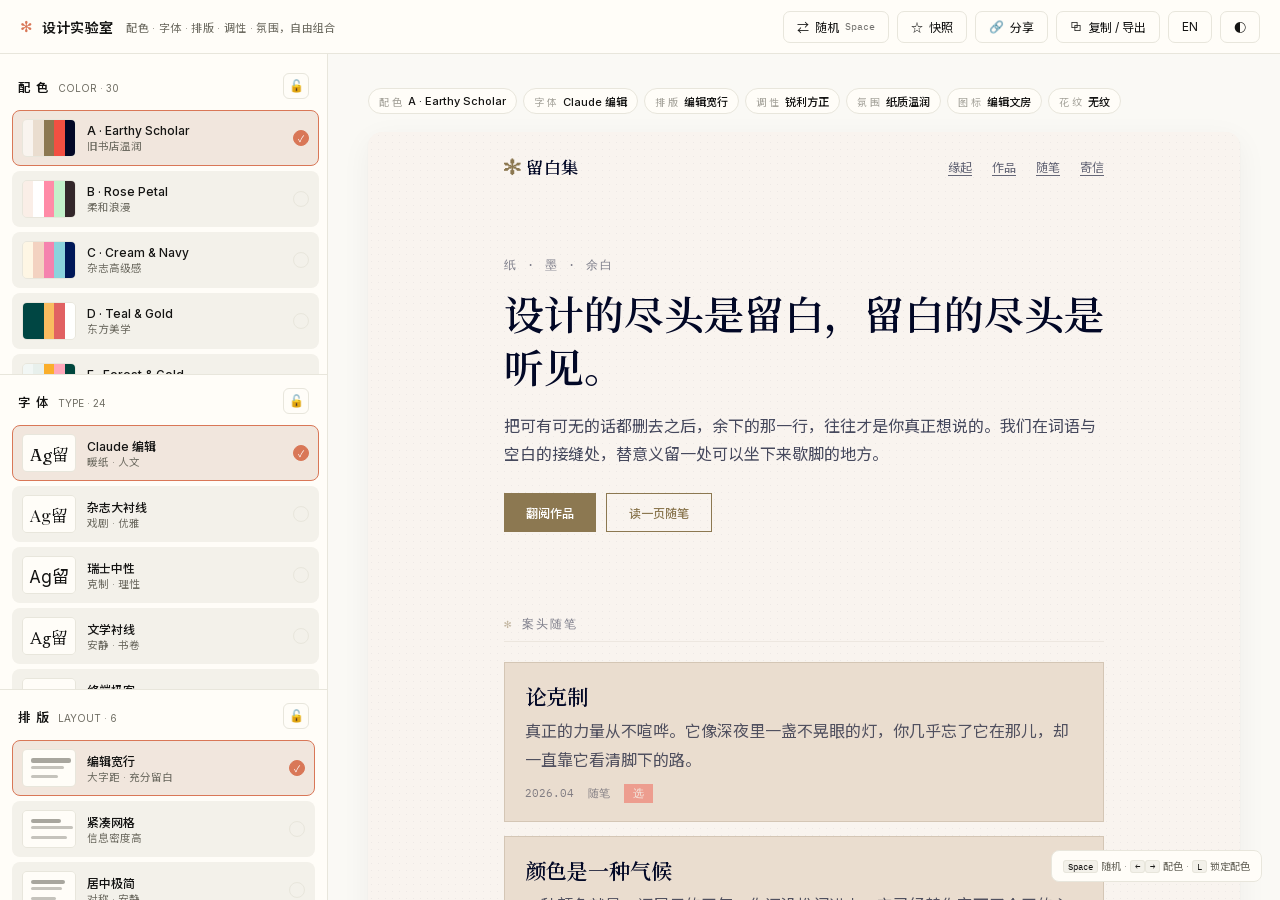
==== commit 24d15050: "style: enforce no-dash / no-antithesis copy rule Add 文案规范 to global CLAUDE.md (forbid 破折号 and 不是X而是Y" ====
--- a/preview.html
+++ b/preview.html
@@ -367,19 +367,19 @@
     sub:'把可有可无的话都删去之后，余下的那一行，往往才是你真正想说的。我们在词语与空白的接缝处，替意义留一处可以坐下来歇脚的地方。',
     btn1:'翻阅作品', btn2:'读一页随笔',
     sec1:'案头随笔', sec2:'作品选集',
-    a1t:'论克制', a1d:'真正的力量从不喧哗。它像深夜里一盏不晃眼的灯——你几乎忘了它在那儿，却一直靠它看清脚下的路。',
-    a2t:'颜色是一种气候', a2d:'一种颜色不是颜料，是一间屋子的天气。你还没推门进去，它已经替你定下了今天的心情。',
-    a3t:'间距亦是修辞', a3d:'两个字之间的空白，并非无话可说；那是把话讲完之后，特意留住的一口气。',
+    a1t:'论克制', a1d:'真正的力量从不喧哗。它像深夜里一盏不晃眼的灯，你几乎忘了它在那儿，却一直靠它看清脚下的路。',
+    a2t:'颜色是一种气候', a2d:'一种颜色就是一间屋子的天气。你还没推门进去，它已经替你定下了今天的心情。',
+    a3t:'间距亦是修辞', a3d:'两个字之间的空白，是把话讲完之后特意留住的一口气。',
     a1m:'随笔', a2m:'色谭', a3m:'排版小记', badge:'选',
     months:['2026.04','2026.03','2026.02'],
     p1n:'《留白集》', p1d:'一册可以换装的作品集。颜色是它的语气，留白是它的停顿，读者是它未写完的最后一章。',
     p2n:'《岁时记》', p2d:'按节气书写的日历手帐。让每一天先有它的温度，然后才有日期。',
     p3n:'《书架》', p3d:'卡片式的读书清单。它从不催你读完，只是安静地陪着，像一位不说话的旧友。',
-    p4n:'《画布》', p4d:'一处生成式的色彩试验场——在偶然里打捞秩序，又在秩序里，故意放回一点偶然。',
+    p4n:'《画布》', p4d:'一处生成式的色彩试验场。在偶然里打捞秩序，又在秩序里，故意放回一点偶然。',
     f1:'留白集 · color-palettes', f2:'少，即是丰饶', f3:'为 Claude Code 而作',
   },
   en:{
-    brandT:'Design Lab',brandS:'Color · Type · Layout · Tone · Mood — mix freely',
+    brandT:'Design Lab',brandS:'Color · Type · Layout · Tone · Mood, mix freely',
     rand:'Shuffle',export:'Copy / Export',exTitle:'Current combo · Export',exCopy:'Copy all',exDone:'Done',
     copied:'Combo config copied ✓',
     hRand:'shuffle',hPal:'color',hLock:'lock color',
@@ -395,15 +395,15 @@
     sub:'When every word that could be spared is struck out, the line that remains is usually the one you meant. We keep, in the seam between language and emptiness, a place where meaning can sit down and rest.',
     btn1:'Read the Work', btn2:'Read an Essay',
     sec1:'Desk Essays', sec2:'Selected Work',
-    a1t:'On Restraint', a1d:'Real strength never raises its voice. It is the lamp that does not dazzle — you forget it is there, and by it you see the road beneath your feet.',
-    a2t:'Colour Is a Climate', a2d:'A colour is not a pigment but the weather of a room. Before you push the door open, it has already decided your mood for the day.',
-    a3t:'Spacing Is Rhetoric', a3d:'The blank between two words is not nothing left to say. It is the breath held back, on purpose, once the sentence is done.',
+    a1t:'On Restraint', a1d:'Real strength never raises its voice. It is the lamp that does not dazzle; you forget it is there, and by it you see the road beneath your feet.',
+    a2t:'Colour Is a Climate', a2d:'A colour is the weather of a room. Before you push the door open, it has already decided your mood for the day.',
+    a3t:'Spacing Is Rhetoric', a3d:'The blank between two words is a breath held back, on purpose, once the sentence is done.',
     a1m:'Essay', a2m:'On Colour', a3m:'On Type', badge:'Pick',
     months:['2026.04','2026.03','2026.02'],
     p1n:'Whitespace', p1d:'A portfolio you can re-dress. Colour is its tone of voice; whitespace, its pause; the reader, its unwritten last chapter.',
     p2n:'Almanac', p2d:'A journal written by the seasons. Let each day have a temperature before it is given a date.',
     p3n:'Shelf', p3d:'A card-based reading list. It will not hurry you; it simply keeps company, like an old friend who does not speak.',
-    p4n:'Canvas', p4d:'A generative field for colour — it fishes order out of accident, then leaves, on purpose, a little accident inside the order.',
+    p4n:'Canvas', p4d:'A generative field for colour. It fishes order out of accident, then leaves, on purpose, a little accident inside the order.',
     f1:'Whitespace · color-palettes', f2:'Less, and therefore abundant', f3:'Built for Claude Code',
   }
 };
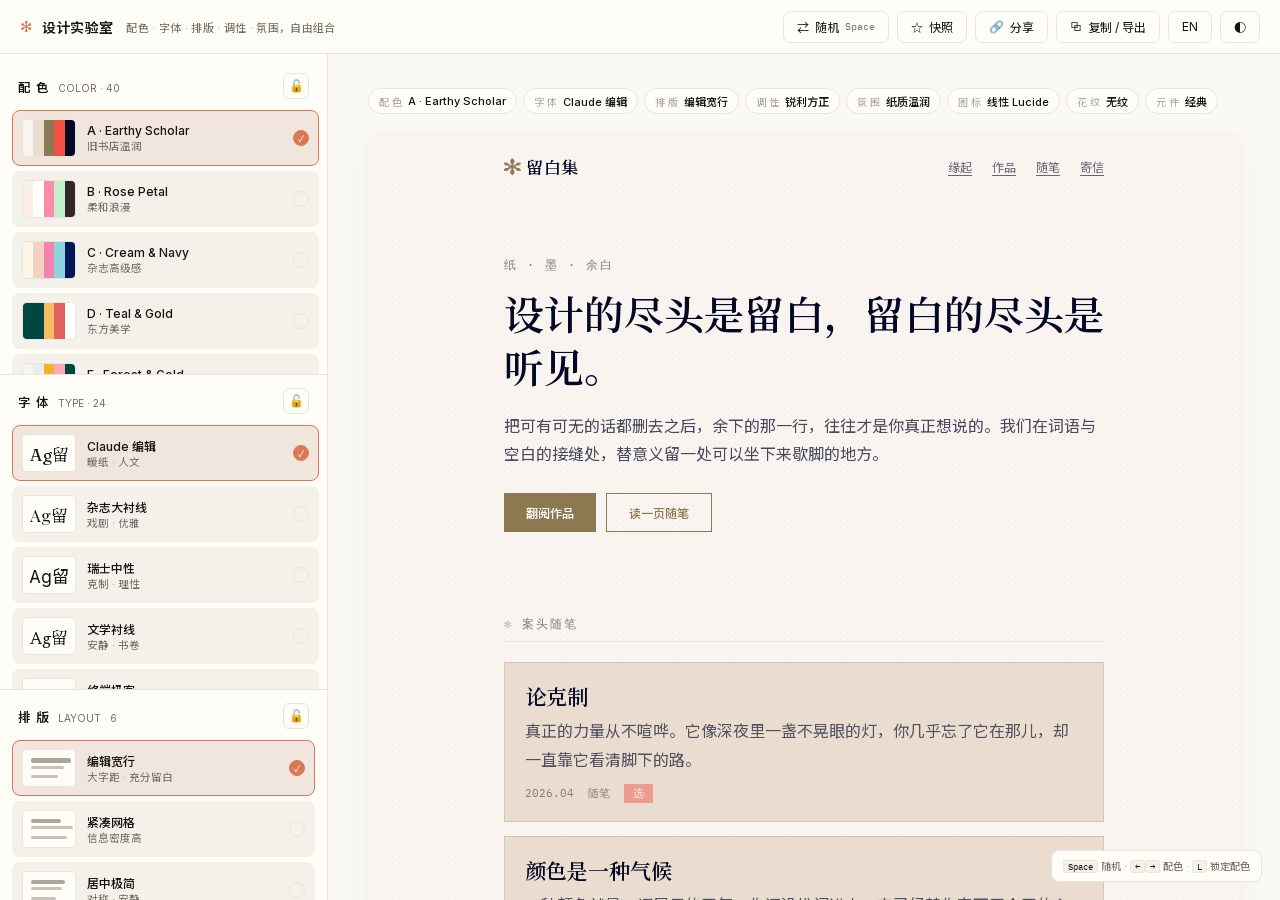
==== commit 22700534: "feat: icon-STYLE axis, 40 low-sat palettes, retro patterns, 元件 axis - ICON axis now switches visual " ====
--- a/preview.html
+++ b/preview.html
@@ -140,7 +140,7 @@
 .stage[data-pat="none"]::after{display:none}
 .st-orn{height:20px;margin:0 var(--padX) calc(var(--padY) * .35);background-color:var(--c-ac);-webkit-mask:var(--orn,none) center/auto 100% no-repeat;mask:var(--orn,none) center/auto 100% no-repeat;opacity:.5}
 .stage[data-pat="none"] .st-orn{display:none}
-.st-proj-i svg{width:26px;height:26px;display:block;stroke:currentColor;stroke-width:2;fill:none;stroke-linecap:round;stroke-linejoin:round}
+.st-proj-i{width:30px;height:30px;background:var(--c-ac);-webkit-mask:var(--ic) center/contain no-repeat;mask:var(--ic) center/contain no-repeat}
 .st-in{position:relative;z-index:1;max-width:calc(var(--measure) + var(--padX)*2);margin:0 auto}
 .st-nav{display:flex;justify-content:space-between;align-items:center;padding:22px var(--padX)}
 .st-logo{font-family:var(--f-display);font-size:calc(var(--fsb) + 1px);font-weight:var(--wD);letter-spacing:.5px}
@@ -178,6 +178,33 @@
 .stage[data-motif="prompt"] .st-sectitle::before{content:"> ";font-family:var(--f-mono);color:var(--c-ac)}
 .stage[data-motif="dot"] .st-sectitle::before{content:"◦  ";color:var(--c-ac)}
 .stage[data-motif="rule"] .st-sectitle{border-bottom:1px solid var(--c-line)}
+
+/* ===== ELEMENTS (元件) component recipes ===== */
+.stage[data-el="pill"] .st-b1,.stage[data-el="pill"] .st-b2{border-radius:999px}
+.stage[data-el="pill"] .st-art-tag{border-radius:999px}
+.stage[data-el="sticker"] .st-b1,.stage[data-el="sticker"] .st-b2{border-radius:6px;border:2px solid var(--c-tx);box-shadow:3px 3px 0 var(--c-tx)}
+.stage[data-el="sticker"] .st-art,.stage[data-el="sticker"] .st-proj{border:2px solid var(--c-tx);box-shadow:5px 5px 0 var(--c-line);border-radius:8px}
+.stage[data-el="sticker"] .st-art-tag{border-radius:999px}
+.stage[data-el="engineer"] .st-b1,.stage[data-el="engineer"] .st-b2{border-radius:0;border:1px solid var(--c-tx)}
+.stage[data-el="engineer"] .st-b1{background:transparent;color:var(--c-tx)}
+.stage[data-el="engineer"] .st-art,.stage[data-el="engineer"] .st-proj{border:1px solid var(--c-line);box-shadow:none;border-radius:0}
+.stage[data-el="engineer"] .st-art-tag{border-radius:0;background:transparent;border:1px solid var(--c-ac);color:var(--c-ac)}
+.stage[data-el="engineer"] .st-links span,.stage[data-el="engineer"] .st-foot span{text-decoration:underline;text-underline-offset:3px}
+.stage[data-el="editorial"] .st-b1{background:transparent;color:var(--c-ac);border:none;padding:6px 0;text-decoration:underline;text-underline-offset:5px;text-decoration-thickness:1.5px}
+.stage[data-el="editorial"] .st-b2{background:transparent;border:none;padding:6px 0 6px 18px;text-decoration:underline;text-underline-offset:5px}
+.stage[data-el="editorial"] .st-art,.stage[data-el="editorial"] .st-proj{border:none;box-shadow:none;border-radius:0;border-bottom:1px solid var(--c-line)}
+.stage[data-el="editorial"] .st-art-tag{background:transparent;color:var(--c-tx2);border:1px solid var(--c-line);letter-spacing:1px;text-transform:uppercase}
+.stage[data-el="soft"] .st-b1,.stage[data-el="soft"] .st-b2{border-radius:16px;border:none}
+.stage[data-el="soft"] .st-art,.stage[data-el="soft"] .st-proj{border:none;border-radius:18px;box-shadow:0 12px 32px rgba(0,0,0,.08)}
+.stage[data-el="soft"] .st-art-tag{border-radius:999px}
+.stage[data-el="brut"] .st-b1,.stage[data-el="brut"] .st-b2{border-radius:0;border:3px solid var(--c-tx);box-shadow:none;text-transform:uppercase;letter-spacing:1.5px}
+.stage[data-el="brut"] .st-art,.stage[data-el="brut"] .st-proj{border:3px solid var(--c-tx);box-shadow:none;border-radius:0}
+.stage[data-el="brut"] .st-art-tag{text-transform:uppercase;border-radius:0;background:transparent;border:2px solid var(--c-tx);color:var(--c-tx)}
+.stage[data-el="brut"] .st-links span,.stage[data-el="brut"] .st-foot span{text-decoration:underline;text-decoration-thickness:2px}
+.stage[data-el="tactile"] .st-b1{border-radius:8px;box-shadow:inset 0 -3px 0 rgba(0,0,0,.22)}
+.stage[data-el="tactile"] .st-b2{border-radius:8px}
+.stage[data-el="tactile"] .st-art,.stage[data-el="tactile"] .st-proj{border-radius:10px;box-shadow:inset 0 1px 0 rgba(255,255,255,.45),0 6px 18px rgba(0,0,0,.1)}
+.stage[data-el="tactile"] .st-art-tag{border-radius:6px}
 
 /* ===== TOAST ===== */
 .toast{
@@ -295,10 +322,10 @@
           <section class="st-sec">
             <div class="st-sectitle s2"></div>
             <div class="st-grid">
-              <div class="st-proj p1"><div class="st-proj-i">◎</div><div class="st-proj-n"></div><div class="st-proj-d"></div></div>
-              <div class="st-proj p2"><div class="st-proj-i">◆</div><div class="st-proj-n"></div><div class="st-proj-d"></div></div>
-              <div class="st-proj p3"><div class="st-proj-i">◇</div><div class="st-proj-n"></div><div class="st-proj-d"></div></div>
-              <div class="st-proj p4"><div class="st-proj-i">◔</div><div class="st-proj-n"></div><div class="st-proj-d"></div></div>
+              <div class="st-proj p1"><div class="st-proj-i"></div><div class="st-proj-n"></div><div class="st-proj-d"></div></div>
+              <div class="st-proj p2"><div class="st-proj-i"></div><div class="st-proj-n"></div><div class="st-proj-d"></div></div>
+              <div class="st-proj p3"><div class="st-proj-i"></div><div class="st-proj-n"></div><div class="st-proj-d"></div></div>
+              <div class="st-proj p4"><div class="st-proj-i"></div><div class="st-proj-n"></div><div class="st-proj-d"></div></div>
             </div>
           </section>
           <footer class="st-foot"><span class="f1"></span><span class="f2"></span><span class="f3"></span></footer>
@@ -360,8 +387,8 @@
     snEmpty:'还没有快照。挑好一套组合，点「＋ 存当前组合」。',
     snApply:'应用',snCmp:'对比',snapSaved:'已存快照 ✓',snapDup:'这套组合已在快照里',
     cmpTitle:'A / B 对比 · 左 = 当前，右 = 快照',cmpClose:'关闭',
-    axis:{palette:'配 色',font:'字 体',layout:'排 版',tone:'调 性',mood:'氛 围',icons:'图 标',pattern:'花 纹'},
-    axisEn:{palette:'COLOR',font:'TYPE',layout:'LAYOUT',tone:'TONE',mood:'MOOD',icons:'ICON',pattern:'PATTERN'},
+    axis:{palette:'配 色',font:'字 体',layout:'排 版',tone:'调 性',mood:'氛 围',icons:'图 标',pattern:'花 纹',elements:'元 件'},
+    axisEn:{palette:'COLOR',font:'TYPE',layout:'LAYOUT',tone:'TONE',mood:'MOOD',icons:'ICON',pattern:'PATTERN',elements:'ELEMENT'},
     logo:'留白集', nav:['缘起','作品','随笔','寄信'], tag:'纸 · 墨 · 余白',
     hero:'设计的尽头是留白，留白的尽头是听见。',
     sub:'把可有可无的话都删去之后，余下的那一行，往往才是你真正想说的。我们在词语与空白的接缝处，替意义留一处可以坐下来歇脚的地方。',
@@ -388,8 +415,8 @@
     snEmpty:'No snapshots yet. Pick a combo and hit “＋ Save current”.',
     snApply:'Apply',snCmp:'Compare',snapSaved:'Snapshot saved ✓',snapDup:'That combo is already saved',
     cmpTitle:'A / B compare · left = current, right = snapshot',cmpClose:'Close',
-    axis:{palette:'COLOR',font:'TYPE',layout:'LAYOUT',tone:'TONE',mood:'MOOD',icons:'ICON',pattern:'PATTERN'},
-    axisEn:{palette:'配色',font:'字体',layout:'排版',tone:'调性',mood:'氛围',icons:'图标',pattern:'花纹'},
+    axis:{palette:'COLOR',font:'TYPE',layout:'LAYOUT',tone:'TONE',mood:'MOOD',icons:'ICON',pattern:'PATTERN',elements:'ELEMENT'},
+    axisEn:{palette:'配色',font:'字体',layout:'排版',tone:'调性',mood:'氛围',icons:'图标',pattern:'花纹',elements:'元件'},
     logo:'Whitespace', nav:['Origin','Work','Essays','Letters'], tag:'paper · ink · the space between',
     hero:'Design ends in whitespace; whitespace ends in being heard.',
     sub:'When every word that could be spared is struck out, the line that remains is usually the one you meant. We keep, in the seam between language and emptiness, a place where meaning can sit down and rest.',
@@ -416,150 +443,200 @@
    pair:'搭配衬线标题 + 无衬线正文，留白充足时最为优雅。',
    pairEn:'Pair serif headings with sans-serif body text. Most elegant with generous whitespace.'},
   {id:'B',n:'Rose Petal',s:'柔和浪漫',bg:'#faeee7',c:'#fff',tx:'#33272a',tx2:'#594a4e',ac:'#ff8ba7',ac2:'#c3f0ca',bt:'#33272a',
-   rec:'花瓣落在奶茶上的颜色。粉色系中最不甜腻的一种——因为有薄荷绿在旁边托着。适合生活方式博客、婚礼页面、个人品牌。',
-   recEn:'Petals falling on milk tea. The least cloying pink — grounded by a quiet mint green. Great for lifestyle blogs, wedding pages, personal brands.',
+   rec:'花瓣落在奶茶上的颜色。粉色系中最不甜腻的一种，因为有薄荷绿在旁边托着。适合生活方式博客、婚礼页面、个人品牌。',
+   recEn:'Petals falling on milk tea. A restrained pink, grounded by a quiet mint green. Great for lifestyle blogs, wedding pages, personal brands.',
    pair:'主色粉红要克制使用，大面积留给暖白底色呼吸。',
    pairEn:'Use the pink sparingly. Let the warm white background do the breathing.'},
   {id:'C',n:'Cream & Navy',s:'杂志高级感',bg:'#fef6e4',c:'#f3d2c1',tx:'#001858',tx2:'#172c66',ac:'#f582ae',ac2:'#8bd3dd',bt:'#001858',
    rec:'奶油底上的藏蓝字，像一本排版讲究的独立杂志。桃粉与浅蓝的点缀恰到好处。适合作品集、产品落地页、设计师主页。',
-   recEn:'Navy type on cream — like a beautifully typeset indie magazine. Peach and sky-blue accents hit just right. Ideal for portfolios, landing pages, designer homepages.',
+   recEn:'Navy type on cream, like a beautifully typeset indie magazine. Peach and sky-blue accents hit just right. Ideal for portfolios, landing pages, designer homepages.',
    pair:'深蓝文字自带权威感，配合大号衬线标题效果极佳。',
    pairEn:'Deep navy carries natural authority. Pair with large serif headings for maximum impact.'},
   {id:'D',n:'Teal & Gold',s:'东方美学',bg:'#004643',c:'rgba(171,209,198,.15)',tx:'#fffffe',tx2:'#abd1c6',ac:'#f9bc60',ac2:'#e16162',bt:'#001e1d',
-   rec:'墨绿如深潭，金色如灯盏。这是整套方案中最有叙事感的暗色调——像雨夜的茶室，窗外竹影婆娑。适合个人主页、摄影集、文化类站点。',
-   recEn:'Ink-green like a still pond, gold like a lantern. The most narrative dark palette here — a teahouse on a rainy night, bamboo shadows swaying outside. For personal sites, photography, cultural projects.',
+   rec:'墨绿如深潭，金色如灯盏。这是整套方案中最有叙事感的暗色调，像雨夜的茶室，窗外竹影婆娑。适合个人主页、摄影集、文化类站点。',
+   recEn:'Ink-green like a still pond, gold like a lantern. The most narrative dark palette here, a teahouse on a rainy night with bamboo shadows swaying outside. For personal sites, photography, cultural projects.',
    pair:'金色 accent 是整个画面的灵魂，务必少而精地使用。',
    pairEn:'The gold accent is the soul of this palette. Use it sparingly and precisely.'},
   {id:'E',n:'Forest & Gold',s:'自然清新',bg:'#f2f7f5',c:'#e8f0ec',tx:'#00473e',tx2:'#475d5b',ac:'#faae2b',ac2:'#ffa8ba',bt:'#00473e',
    rec:'清晨的林间小路，阳光从叶缝间漏下来，落成金色的光斑。清新却不寡淡。适合环保品牌、户外博客、自然主题应用。',
-   recEn:'A morning forest path — sunlight filtering through leaves, landing as golden dapples. Fresh but never bland. For eco brands, outdoor blogs, nature-themed apps.',
+   recEn:'A morning forest path, sunlight filtering through leaves, landing as golden dapples. Fresh yet full. For eco brands, outdoor blogs, nature-themed apps.',
    pair:'绿底金字的组合古典而通透，粉色点缀增添一丝温柔。',
    pairEn:'Green with gold is classic and airy. The pink accent adds a touch of warmth.'},
   {id:'F',n:'Paper & Teal',s:'知性干净',bg:'#f8f5f2',c:'#feefe8',tx:'#232323',tx2:'#222525',ac:'#078080',ac2:'#f45d48',bt:'#f8f5f2',
    rec:'铺纸研墨的气质。纸白底色上，青绿色的链接像一枚安静的书签。偶尔出现的朱红，是批注时不经意的落笔。适合技术博客、文档站、工具类产品。',
    recEn:'The feel of laying paper and grinding ink. Teal links like quiet bookmarks on a paper-white page. The occasional vermilion is an absent-minded margin note. For tech blogs, docs, tool products.',
    pair:'最"万能"的浅色方案之一，几乎适配所有内容类型。',
-   pairEn:'One of the most versatile light palettes — works with almost any content type.'},
+   pairEn:'One of the most versatile light palettes, works with almost any content type.'},
   {id:'G',n:'Silver & Orange',s:'现代极简',bg:'#eff0f3',c:'#fffffe',tx:'#0d0d0d',tx2:'#2a2a2a',ac:'#ff8e3c',ac2:'#d9376e',bt:'#0d0d0d',
    rec:'银灰底色如同磨砂金属面板，橙色按钮是唯一的视觉锚点。冷静、利落、不废话。适合 SaaS 产品、开发者工具、仪表盘。',
-   recEn:'Silver-grey like brushed metal. The orange button is the only visual anchor — cool, sharp, no-nonsense. For SaaS, dev tools, dashboards.',
+   recEn:'Silver-grey like brushed metal. The orange button is the only visual anchor, cool, sharp, no-nonsense. For SaaS, dev tools, dashboards.',
    pair:'橙色面积越小，冲击力越大。用在 CTA 按钮上恰好。',
    pairEn:'The smaller the orange, the stronger the punch. Perfect for CTA buttons.'},
   {id:'H',n:'Midnight Rose',s:'深夜书房',bg:'#232946',c:'rgba(184,193,236,.12)',tx:'#fffffe',tx2:'#b8c1ec',ac:'#eebbc3',ac2:'#d4d8f0',bt:'#232946',
    rec:'深蓝如午夜，玫瑰粉如台灯洒下的暖光。安静、私密、适合沉浸式阅读。适合个人博客、夜间模式、阅读类应用。',
    recEn:'Deep blue like midnight, rose-pink like the warm glow of a desk lamp. Quiet, intimate, made for immersive reading. For personal blogs, dark mode, reading apps.',
-   pair:'薰衣草色的次要文字在深蓝底上可读性极佳，优于纯白。',
-   pairEn:'Lavender secondary text reads beautifully on deep blue — better than pure white.'},
+   pair:'薰衣草色的次要文字在深蓝底上可读性极佳，胜过纯白。',
+   pairEn:'Lavender secondary text reads beautifully on deep blue, better than pure white.'},
   {id:'I',n:'Chocolate Rose',s:'复古奢华',bg:'#55423d',c:'rgba(255,243,236,.12)',tx:'#fffffe',tx2:'#fff3ec',ac:'#ffc0ad',ac2:'#e78fb3',bt:'#271c19',
-   rec:'巧克力色的丝绒幕布，玫瑰金的灯光。这套配色自带叙事——像午后咖啡馆的角落。适合时尚品牌、高端餐饮、奢侈品展示。',
-   recEn:'Chocolate velvet curtains, rose-gold lighting. A palette that tells a story — an afternoon corner in a Parisian café. For fashion, fine dining, luxury.',
+   rec:'巧克力色的丝绒幕布，玫瑰金的灯光。这套配色自带叙事，像午后咖啡馆的角落。适合时尚品牌、高端餐饮、奢侈品展示。',
+   recEn:'Chocolate velvet curtains, rose-gold lighting. A palette that tells a story, an afternoon corner in a Parisian café. For fashion, fine dining, luxury.',
    pair:'暗底亮字的方案，注意正文行高要拉大，至少 1.7。',
-   pairEn:'Light on dark demands generous line-height — at least 1.7 for body text.'},
+   pairEn:'Light on dark demands generous line-height, at least 1.7 for body text.'},
   {id:'J',n:'Blush Latte',s:'裸粉渐变',bg:'#F7E6E1',c:'#f0d5cd',tx:'#4B332E',tx2:'#A77A6E',ac:'#CFA59A',ac2:'#A77A6E',bt:'#fff',
    rec:'整套都在裸粉色系里轻轻浮动，像一杯燕麦拿铁表面的奶泡。极度柔和，没有一处硬边。适合美妆品牌、母婴产品、温柔系个人站。',
    recEn:'Everything floats gently in nude-pink, like the foam on an oat latte. Extremely soft, no hard edges anywhere. For beauty brands, maternal care, gentle personal sites.',
    pair:'因为色差小，需要靠字重和字号差异建立层级。',
    pairEn:'Low contrast means hierarchy must come from font weight and size differences.'},
   {id:'K',n:'Champagne Smoke',s:'画廊烛光',bg:'#FBF6EE',c:'#f2ebe0',tx:'#2A2A2B',tx2:'#7B746B',ac:'#2A2A2B',ac2:'#C8B89E',bt:'#FBF6EE',
-   rec:'画廊里的白墙与暖色射灯。没有彩色——全靠明暗与材质说话。这是"无色胜有色"的典范。适合建筑事务所、艺术家主页、极简作品集。',
-   recEn:'Gallery white walls under warm spotlights. No chromatic color — all about light, shadow, and texture. The epitome of "absence as presence." For architecture firms, artist pages, minimal portfolios.',
-   pair:'纯黑 accent 在暖白底上反而不刺眼，反倒有一种沉稳的力量。',
-   pairEn:'Pure black accent on warm white is surprisingly gentle — it carries a quiet authority.'},
+   rec:'画廊里的白墙与暖色射灯。几乎没有彩色，全靠明暗与材质说话。这是"以少胜多"的典范。适合建筑事务所、艺术家主页、极简作品集。',
+   recEn:'Gallery white walls under warm spotlights. Almost no chromatic color, all about light, shadow, and texture. The epitome of restraint. For architecture firms, artist pages, minimal portfolios.',
+   pair:'纯黑 accent 在暖白底上反而不刺眼，带着一种沉稳的力量。',
+   pairEn:'Pure black accent on warm white is surprisingly gentle, carrying a quiet authority.'},
   {id:'L',n:'Vanilla Sage',s:'疗愈自然',bg:'#F6F0E6',c:'#e8eed5',tx:'#2F3E3A',tx2:'#6F8A78',ac:'#6F8A78',ac2:'#A8BDA3',bt:'#F6F0E6',
-   rec:'香草色底板上铺着鼠尾草绿的卡片。整个页面像一盆养了很久的绿植——不张扬，但让人觉得安心。适合健康、冥想、心理咨询类产品。',
-   recEn:'Sage-green cards on a vanilla base. The whole page feels like a houseplant you have tended for years — unassuming yet calming. For wellness, meditation, therapy apps.',
-   pair:'绿色系配色容易显得"土"，关键是底色要足够暖。',
-   pairEn:'Green palettes risk looking earthy — the key is a warm enough background.'},
+   rec:'香草色底板上铺着鼠尾草绿的卡片。整个页面像一盆养了很久的绿植，不张扬，却让人觉得安心。适合健康、冥想、心理咨询类产品。',
+   recEn:'Sage-green cards on a vanilla base. The whole page feels like a houseplant you have tended for years, unassuming yet calming. For wellness, meditation, therapy apps.',
+   pair:'绿色系容易显土，关键是底色要足够暖。',
+   pairEn:'Green palettes risk looking earthy, so the key is a warm enough background.'},
   {id:'M',n:'Sunset Gradient',s:'日落浪漫',bg:'#355C7D',c:'rgba(248,177,149,.12)',tx:'#F8B195',tx2:'#dda090',ac:'#F67280',ac2:'#F8B195',bt:'#355C7D',
    rec:'海边黄昏的最后十分钟。灰蓝色天空渐渐沉下去，地平线上还留着一抹珊瑚色的余温。适合旅行博客、音乐应用、情感类内容。',
    recEn:'The last ten minutes of a seaside dusk. Slate-blue sky sinking while a coral afterglow lingers on the horizon. For travel blogs, music apps, emotional storytelling.',
    pair:'暗色底上的暖色文字有天然的浪漫感，但要注意对比度。',
-   pairEn:'Warm text on a dark background is naturally romantic — but mind the contrast ratio.'},
+   pairEn:'Warm text on a dark background is naturally romantic, so mind the contrast ratio.'},
   {id:'N',n:'Peach & Forest',s:'蜜桃森林',bg:'#2A363B',c:'rgba(153,184,152,.1)',tx:'#FECEAB',tx2:'#99B898',ac:'#FF847C',ac2:'#99B898',bt:'#2A363B',
-   rec:'深林底色上开出蜜桃色的花。暖冷对撞但并不突兀——像冬天壁炉旁的一杯热可可。适合美食博客、植物类应用、户外品牌。',
-   recEn:'Peach blossoms against a deep forest floor. Warm-cold collision that never clashes — like hot cocoa by a winter fireplace. For food blogs, plant apps, outdoor brands.',
+   rec:'深林底色上开出蜜桃色的花。暖冷对撞却很和谐，像冬天壁炉旁的一杯热可可。适合美食博客、植物类应用、户外品牌。',
+   recEn:'Peach blossoms against a deep forest floor. A warm-cold collision that stays harmonious, like hot cocoa by a winter fireplace. For food blogs, plant apps, outdoor brands.',
    pair:'蜜桃色标题 + 草绿色正文的组合非常耐看。',
    pairEn:'Peach headings with sage body text is a surprisingly enduring combination.'},
   {id:'O',n:'Pastel Bloom',s:'糖果轻快',bg:'#fff8f5',c:'#fff',tx:'#444',tx2:'#888',ac:'#FFAAA6',ac2:'#A8E6CE',bt:'#444',
    rec:'像一颗刚拆开包装纸的马卡龙。粉与薄荷绿的经典搭配，轻盈、明快、不沉重。适合儿童教育、轻社交、创意工具。',
-   recEn:'Like unwrapping a fresh macaron. The classic pink-and-mint pairing — light, cheerful, never heavy. For kids\' education, casual social apps, creative tools.',
+   recEn:'Like unwrapping a fresh macaron. The classic pink-and-mint pairing, light, cheerful, never heavy. For kids\' education, casual social apps, creative tools.',
    pair:'底色接近纯白，适合承载大量内容而不显拥挤。',
    pairEn:'Near-white background handles dense content without feeling cramped.'},
   {id:'P',n:'Coral Garden',s:'明快浪漫',bg:'#fdf0e6',c:'#fff',tx:'#3a2020',tx2:'#6b4a4a',ac:'#FE4365',ac2:'#83AF9B',bt:'#fff',
-   rec:'珊瑚红是这套方案的心跳。在奶白色的静谧里，它像一朵突然盛开的花——浓烈、明确、不犹豫。适合活动页、促销落地页、创意机构。',
-   recEn:'Coral red is the heartbeat of this palette. Against creamy silence, it blooms suddenly — bold, decisive, unhesitating. For event pages, promos, creative agencies.',
+   rec:'珊瑚红是这套方案的心跳。在奶白色的静谧里，它像一朵突然盛开的花，浓烈、明确、不犹豫。适合活动页、促销落地页、创意机构。',
+   recEn:'Coral red is the heartbeat of this palette. Against creamy silence it blooms suddenly, bold, decisive, unhesitating. For event pages, promos, creative agencies.',
    pair:'珊瑚红 + 灰绿的互补色组合让页面既有活力又不失稳重。',
-   pairEn:'Coral-red and muted green complement each other — lively yet grounded.'},
-  {id:'Q',n:'Lavender Dusk',s:'紫黄出挑',bg:'#f6efef',c:'#f0e2e1',tx:'#181818',tx2:'#555',ac:'#994ff3',ac2:'#fbdd74',bt:'#fff',
-   rec:'紫色与金黄，一个冷一个暖，本不该和谐——但在浅粉灰底色的调停下，竟有一种戏剧感的优雅。适合创意机构、音乐平台、艺术展览。',
-   recEn:'Purple and gold — one cool, one warm, they shouldn\'t harmonize. Yet on a blush-grey stage, they produce a dramatic elegance. For creative agencies, music platforms, art exhibitions.',
-   pair:'紫色按钮 + 金黄标签的组合非常抢眼，少即是多。',
-   pairEn:'Purple buttons with golden tags are eye-catching. Less is more.'},
+   pairEn:'Coral-red and muted green complement each other, lively yet grounded.'},
+  {id:'Q',n:'Slate & Gold',s:'灰金出挑',bg:'#f6efef',c:'#f0e2e1',tx:'#181818',tx2:'#555',ac:'#4f6d7a',ac2:'#fbdd74',bt:'#fff',
+   rec:'石板蓝与金黄，一个冷一个暖，本不该和谐，却在浅粉灰底色的调停下，生出一种戏剧感的优雅。适合创意机构、音乐平台、艺术展览。',
+   recEn:'Slate-blue and gold, one cool, one warm, an unlikely pair that finds a dramatic elegance on a blush-grey stage. For creative agencies, music platforms, art exhibitions.',
+   pair:'石板蓝按钮 + 金黄标签的组合沉静而抢眼，少即是多。',
+   pairEn:'Slate-blue buttons with golden tags are calm yet eye-catching. Less is more.'},
   {id:'R',n:'Mocha Mousse',s:'摩卡慕斯',bg:'#FAF7F2',c:'#f0ebe3',tx:'#2C1810',tx2:'#6B4C3B',ac:'#A47864',ac2:'#d4a58a',bt:'#FAF7F2',
-   rec:'Pantone 2025 年度色。像一杯摩卡慕斯——不是浓烈的巧克力，是那种加了牛奶之后的温润。全色系同色调，安全感极强。适合生活方式品牌、家居产品、温暖系博客。',
-   recEn:'Pantone 2025 Color of the Year. Like a mocha mousse — not intense chocolate, but the warmth after milk is added. Monochromatic and deeply comforting. For lifestyle brands, home products, warm blogs.',
+   rec:'Pantone 2025 年度色。像一杯摩卡慕斯，是加了牛奶之后的温润而非浓烈的巧克力。全色系同色调，安全感极强。适合生活方式品牌、家居产品、温暖系博客。',
+   recEn:'Pantone 2025 Color of the Year. Like a mocha mousse, the warmth after milk is added rather than intense chocolate. Monochromatic and deeply comforting. For lifestyle brands, home products, warm blogs.',
    pair:'同色调方案的关键是字重和间距拉开差异，否则层级模糊。',
-   pairEn:'In monochromatic palettes, hierarchy comes from weight and spacing — not color.'},
+   pairEn:'In monochromatic palettes, hierarchy comes from weight and spacing rather than color.'},
   {id:'S',n:'Warm Clay',s:'手作质朴',bg:'#FAF2E8',c:'#f3ebe0',tx:'#2F201B',tx2:'#8B5A44',ac:'#C89A7C',ac2:'#8B5A44',bt:'#fff',
    rec:'陶土、亚麻、手工纸。这套配色带着手作的温度，每一个颜色都像是从自然里取来、又被时间打磨过的。适合手工艺品牌、独立书店、慢生活类内容。',
    recEn:'Clay, linen, handmade paper. Every color feels gathered from nature and polished by time. For craft brands, indie bookshops, slow-living content.',
    pair:'与 R 相比更偏暖黄，适合想要"手工感"而非"咖啡馆感"的场景。',
-   pairEn:'Warmer than R — choose this when you want "handmade" rather than "café" vibes.'},
+   pairEn:'Warmer than R, choose this when you want a handmade feel over a café feel.'},
   {id:'T',n:'Dark Ember',s:'暗黑炽烈',bg:'#0f0e17',c:'rgba(167,169,190,.1)',tx:'#fffffe',tx2:'#a7a9be',ac:'#ff8906',ac2:'#f25f4c',bt:'#0f0e17',
-   rec:'纯黑底色上，橙色火焰般炽烈。这是二十套方案中对比度最高、视觉冲击最强的一套。适合游戏、开发者工具、暗黑系产品页、技术会议官网。',
-   recEn:'On pure black, orange burns like flame. The highest contrast palette in this collection — maximum visual impact. For gaming, dev tools, dark product pages, tech conference sites.',
+   rec:'纯黑底色上，橙色火焰般炽烈。这是整套方案中对比度最高、视觉冲击最强的一套。适合游戏、开发者工具、暗黑系产品页、技术会议官网。',
+   recEn:'On pure black, orange burns like flame. The highest contrast palette in this collection, maximum visual impact. For gaming, dev tools, dark product pages, tech conference sites.',
    pair:'橙与红的双 accent 要避免同时大面积出现，否则会显得燥。',
-   pairEn:'Avoid using both orange and red accents in large areas simultaneously — it gets noisy.'},
-  {id:'U',n:'Neon Dusk',s:'赛博黄昏',bg:'#16161a',c:'rgba(127,90,240,.08)',tx:'#fffffe',tx2:'#94a1b2',ac:'#7f5af0',ac2:'#2cb67d',bt:'#fffffe',
-   rec:'深空底色上，紫色与翠绿交替闪烁。这是属于代码编辑器和终端窗口的配色——冷峻、精确、带着一丝科幻感。适合开发者工具、技术产品、游戏后台。',
-   recEn:'Purple and emerald flicker against deep space. A palette born from code editors and terminal windows — sharp, precise, with a hint of sci-fi. For dev tools, tech products, gaming dashboards.',
-   pair:'紫色作为主 accent 极其抢眼，绿色辅助色用于成功状态和次要操作。',
-   pairEn:'Purple as primary accent is striking. Reserve green for success states and secondary actions.'},
-  {id:'V',n:'Violet Pop',s:'紫电惊鸿',bg:'#fffffe',c:'#d1d1e9',tx:'#2b2c34',tx2:'#2b2c34',ac:'#6246ea',ac2:'#e45858',bt:'#fffffe',
-   rec:'纯白底上的紫色按钮，像闪电划过白昼。淡紫色卡片温柔地托底，红色点缀在关键时刻登场。适合创意工具、设计平台、科技初创品牌。',
-   recEn:'Purple buttons on pure white — lightning across a bright sky. Lilac cards soften the base; red appears at critical moments. For creative tools, design platforms, tech startups.',
-   pair:'紫色与红色不要同时大面积出现，一个用于 CTA，一个用于警告/标签。',
-   pairEn:'Avoid using purple and red in large areas simultaneously. One for CTAs, one for alerts/tags.'},
+   pairEn:'Avoid using both orange and red accents in large areas simultaneously; it gets noisy.'},
+  {id:'U',n:'Terminal Dusk',s:'终端暮色',bg:'#16161a',c:'rgba(72,116,120,.08)',tx:'#fffffe',tx2:'#94a1b2',ac:'#487478',ac2:'#2cb67d',bt:'#fffffe',
+   rec:'深空底色上，petrol 青与翠绿交替闪烁。这是属于代码编辑器和终端窗口的配色，冷峻、精确、带着一丝科幻感。适合开发者工具、技术产品、游戏后台。',
+   recEn:'Petrol-teal and emerald flicker against deep space. A palette born from code editors and terminal windows, sharp, precise, with a hint of sci-fi. For dev tools, tech products, gaming dashboards.',
+   pair:'青色作为主 accent 沉稳醒目，绿色辅助色用于成功状态和次要操作。',
+   pairEn:'Teal as primary accent is steady and clear. Reserve green for success states and secondary actions.'},
+  {id:'V',n:'Pine Pop',s:'松绿惊鸿',bg:'#fffffe',c:'#d1d1e9',tx:'#2b2c34',tx2:'#2b2c34',ac:'#3a6f6a',ac2:'#e45858',bt:'#fffffe',
+   rec:'纯白底上的深松绿按钮，像林间一道清亮的影。淡雾蓝卡片温柔地托底，红色点缀在关键时刻登场。适合创意工具、设计平台、科技初创品牌。',
+   recEn:'Deep pine-green buttons on pure white, like a crisp shadow in the woods. Misty-blue cards soften the base; red appears at critical moments. For creative tools, design platforms, tech startups.',
+   pair:'松绿与红色不要同时大面积出现，一个用于 CTA，一个用于警告或标签。',
+   pairEn:'Avoid using pine-green and red in large areas simultaneously. One for CTAs, one for alerts or tags.'},
   {id:'W',n:'Sunshine Mint',s:'柠檬薄荷',bg:'#fffffe',c:'#e3f6f5',tx:'#272343',tx2:'#2d334a',ac:'#ffd803',ac2:'#bae8e8',bt:'#272343',
-   rec:'阳光黄与薄荷绿在白色画布上嬉戏——这是整套方案中最快乐的一组。明亮、乐观、让人想到夏天的柠檬水。适合教育产品、儿童应用、轻量级工具。',
-   recEn:'Sunshine yellow and mint play on a white canvas — the happiest palette in the collection. Bright, optimistic, summery lemonade. For education, kids apps, lightweight tools.',
+   rec:'阳光黄与薄荷绿在白色画布上嬉戏，这是整套方案中最快乐的一组。明亮、乐观、让人想到夏天的柠檬水。适合教育产品、儿童应用、轻量级工具。',
+   recEn:'Sunshine yellow and mint play on a white canvas, the happiest palette in the collection. Bright, optimistic, summery lemonade. For education, kids apps, lightweight tools.',
    pair:'黄色按钮上用深色文字保证可读性，薄荷绿卡片底色清爽而不刺眼。',
    pairEn:'Use dark text on yellow buttons for readability. Mint card backgrounds stay fresh without glare.'},
-  {id:'X',n:'Cotton Candy',s:'棉花糖',bg:'#fec7d7',c:'#d9d4e7',tx:'#0e172c',tx2:'#322f49',ac:'#a786df',ac2:'#f9f8fc',bt:'#fffffe',
-   rec:'粉色底板铺满整个画布，薰衣草紫的卡片浮在上面。像游乐园的棉花糖——甜、软、让人卸下防备。适合少女向品牌、派对邀请、梦幻系产品。',
-   recEn:'Pink floods the canvas, lavender cards float above. Like cotton candy at a fairground — sweet, soft, disarming. For girlish brands, party invites, dreamy products.',
+  {id:'X',n:'Cotton Slate',s:'棉花石板',bg:'#fec7d7',c:'#d9d4e7',tx:'#0e172c',tx2:'#322f49',ac:'#566184',ac2:'#f9f8fc',bt:'#fffffe',
+   rec:'粉色底板铺满整个画布，雾蓝石板色的卡片浮在上面。像游乐园的棉花糖配上一抹理性的灰，甜而不腻。适合少女向品牌、派对邀请、梦幻系产品。',
+   recEn:'Pink floods the canvas, misty slate-blue cards float above. Like cotton candy with a touch of reason, sweet without being cloying. For girlish brands, party invites, dreamy products.',
    pair:'深蓝文字在粉色底上对比度意外地好，是整套方案稳定感的来源。',
-   pairEn:'Dark navy text on pink has surprisingly good contrast — it anchors this dreamy palette.'},
+   pairEn:'Dark navy text on pink has surprisingly good contrast, anchoring this dreamy palette.'},
   {id:'Y',n:'Coastal Linen',s:'海岸亚麻',bg:'#F3EFE7',c:'#e8e4db',tx:'#2C3D45',tx2:'#6C8A96',ac:'#6C8A96',ac2:'#AFC1C7',bt:'#F3EFE7',
    rec:'亚麻白底色上透出一缕海风的蓝灰。没有纯色的强势，只有自然光下布料的质感。适合建筑事务所、室内设计、北欧风格品牌。',
-   recEn:'Linen white with a breath of coastal blue-grey. No bold statements — just the texture of fabric under natural light. For architecture firms, interior design, Scandi brands.',
+   recEn:'Linen white with a breath of coastal blue-grey. No bold statements, just the texture of fabric under natural light. For architecture firms, interior design, Scandi brands.',
    pair:'同为蓝灰色调的 accent 和 accent2 通过深浅差异建立层级，极为克制。',
-   pairEn:'Accent and accent2 share the same blue-grey family. Hierarchy comes from value contrast alone — minimal and restrained.'},
+   pairEn:'Accent and accent2 share the same blue-grey family. Hierarchy comes from value contrast alone, minimal and restrained.'},
   {id:'Z',n:'Terracotta Whisper',s:'陶语轻声',bg:'#F5E7DB',c:'#f0ddd0',tx:'#3A2A25',tx2:'#A55A43',ac:'#D48B6A',ac2:'#A55A43',bt:'#fff',
-   rec:'陶土色的温度从屏幕里渗出来。赤褐、赭石、焦糖——像午后阳光照在泥墙上的那一刻。适合手工陶瓷品牌、有机食品、旅行杂志。',
-   recEn:'Terracotta warmth seeps through the screen. Sienna, ochre, caramel — like afternoon sun on an adobe wall. For ceramic brands, organic food, travel magazines.',
+   rec:'陶土色的温度从屏幕里渗出来。赤褐、赭石、焦糖，像午后阳光照在泥墙上的那一刻。适合手工陶瓷品牌、有机食品、旅行杂志。',
+   recEn:'Terracotta warmth seeps through the screen. Sienna, ochre, caramel, like afternoon sun on an adobe wall. For ceramic brands, organic food, travel magazines.',
    pair:'与 S（手作质朴）相比偏红，更适合食物和大地相关的品牌叙事。',
-   pairEn:'Redder than S (Warm Clay) — better suited for food and earth-related brand narratives.'},
+   pairEn:'Redder than S (Warm Clay), better suited for food and earth-related brand narratives.'},
   {id:'AA',n:'Retro Mint Soda',s:'薄荷汽水',bg:'#F8F1E6',c:'#CDEBDD',tx:'#2B3A3F',tx2:'#4a5c5f',ac:'#72C7B7',ac2:'#F2A65A',bt:'#2B3A3F',
    rec:'薄荷绿卡片浮在奶黄色底板上，琥珀色点缀像气泡冒出来。复古、轻快、有一种 50 年代美式餐厅的怀旧感。适合餐饮品牌、复古风应用、生活方式产品。',
    recEn:'Mint cards float on cream, amber accents bubble up like fizz. Retro, breezy, with a 1950s diner nostalgia. For food brands, vintage-style apps, lifestyle products.',
    pair:'薄荷绿和琥珀色是天然互补色，对比舒适而不刺激。',
-   pairEn:'Mint and amber are natural complements — comfortable contrast without visual strain.'},
+   pairEn:'Mint and amber are natural complements, comfortable contrast without visual strain.'},
   {id:'AB',n:'Iced Blueberry',s:'蓝莓冰沙',bg:'#F7F8FC',c:'#DCE6FA',tx:'#2D3354',tx2:'#6E83C7',ac:'#6E83C7',ac2:'#AFC3F2',bt:'#F7F8FC',
-   rec:'冰蓝色的宁静。整套方案都在蓝紫色域内轻轻滑动，像一杯蓝莓冰沙的渐层。专业、可信、不张扬。适合金融科技、医疗健康、企业 SaaS。',
-   recEn:'Icy-blue tranquility. The entire palette glides within the blue-violet spectrum like a blueberry smoothie gradient. Professional, trustworthy, understated. For fintech, healthcare, enterprise SaaS.',
-   pair:'同色系方案需要靠字号和字重拉开层级，颜色本身不够区分。',
-   pairEn:'Monochromatic blue needs font size and weight to establish hierarchy — color alone won\'t differentiate.'},
+   rec:'冰蓝色的宁静。整套方案都在蓝色域内轻轻滑动，像一杯蓝莓冰沙的渐层。专业、可信、不张扬。适合金融科技、医疗健康、企业 SaaS。',
+   recEn:'Icy-blue tranquility. The entire palette glides within the blue spectrum like a blueberry smoothie gradient. Professional, trustworthy, understated. For fintech, healthcare, enterprise SaaS.',
+   pair:'同色系方案需要靠字号和字重拉开层级，颜色本身区分有限。',
+   pairEn:'Monochromatic blue needs font size and weight to establish hierarchy, since color alone differentiates little.'},
   {id:'AC',n:'Olive Ink',s:'橄榄墨香',bg:'#F2F0E6',c:'#e6e3d5',tx:'#141A14',tx2:'#3F4B39',ac:'#9AA27E',ac2:'#3F4B39',bt:'#F2F0E6',
    rec:'橄榄绿与旧纸色，像一本放在书房角落的植物图鉴。沉静、学术、带着泥土气息。适合出版社官网、植物学应用、环保组织。',
-   recEn:'Olive green and aged paper — like a botanical atlas in the corner of a study. Calm, scholarly, earthy. For publishing houses, botanical apps, environmental orgs.',
+   recEn:'Olive green and aged paper, like a botanical atlas in the corner of a study. Calm, scholarly, earthy. For publishing houses, botanical apps, environmental orgs.',
    pair:'墨绿色 accent 低调到几乎消失，靠面积和位置而非色彩对比引导视线。',
-   pairEn:'The olive accent is so subtle it nearly vanishes. Guide the eye with placement and area, not color contrast.'},
+   pairEn:'The olive accent is so subtle it nearly vanishes. Guide the eye with placement and area rather than color contrast.'},
   {id:'AD',n:'Cherry Mocha',s:'樱桃摩卡',bg:'#F6EEE9',c:'#f0e5de',tx:'#1C1214',tx2:'#5B2A2A',ac:'#B24A4A',ac2:'#E7B9B2',bt:'#fff',
    rec:'樱桃红沉入摩卡底色，像一颗巧克力裹着的酒心樱桃。成熟、温暖、带一丝微醺。适合红酒品牌、精品咖啡、独立设计师。',
-   recEn:'Cherry red sinks into mocha — a chocolate-covered kirsch cherry. Mature, warm, slightly intoxicating. For wine brands, specialty coffee, independent designers.',
+   recEn:'Cherry red sinks into mocha, a chocolate-covered kirsch cherry. Mature, warm, slightly intoxicating. For wine brands, specialty coffee, independent designers.',
    pair:'樱桃红在暖白底上不刺目，配合淡粉 accent2 形成柔和的红色叙事。',
    pairEn:'Cherry red on warm white stays gentle. Paired with blush accent2, it tells a soft red story.'},
+  {id:'AE',n:'Stone Study',s:'石灰书房',bg:'#F4F1EC',c:'#EAE5DC',tx:'#2B2A26',tx2:'#6B665C',ac:'#7C6F5B',ac2:'#A9A292',bt:'#fff',
+   rec:'石灰、麻绳、未漂白的纸。整套配色像一间晒着午后阳光的石屋，每一寸都安静且笃定。适合独立出版、学术机构、慢节奏品牌官网。',
+   recEn:'Limestone, twine, unbleached paper. The whole scheme feels like a stone room in afternoon sun, quiet and assured throughout. For independent publishing, academic institutions, slow-paced brand sites.',
+   pair:'低彩度暖灰需要靠字号与留白建立秩序，accent 用于强调时面积要克制。',
+   pairEn:'Low-chroma warm greys rely on type scale and whitespace for order. Keep accent areas small when emphasizing.'},
+  {id:'AF',n:'Sage Mist',s:'雾色鼠尾草',bg:'#EEF1F0',c:'#E2E7E5',tx:'#1F2624',tx2:'#5C6562',ac:'#5F7A6F',ac2:'#9DAEA6',bt:'#fff',
+   rec:'清晨窗台上的薄雾，鼠尾草的灰绿被柔光稀释成最温和的样子。沉静、清洁、令人放松。适合健康平台、冥想应用、可持续品牌。',
+   recEn:'Morning mist on a windowsill, sage grey-green diluted by soft light into its gentlest form. Calm, clean, relaxing. For wellness platforms, meditation apps, sustainable brands.',
+   pair:'灰绿同色系靠明度分层，accent 做按钮时配白色文字可读性充足。',
+   pairEn:'The grey-green family layers by lightness. With white text on the accent button, readability stays comfortable.'},
+  {id:'AG',n:'Fog Slate',s:'雾灰石板',bg:'#F5F3EF',c:'#E9E6DF',tx:'#23262B',tx2:'#5A6068',ac:'#52677A',ac2:'#9AA6B2',bt:'#fff',
+   rec:'雾天的城市天际线，石板蓝被湿气磨去了锋芒。冷静、专业、带一点北欧的疏离感。适合企业官网、咨询机构、数据产品。',
+   recEn:'A city skyline on a foggy day, slate-blue with its edge worn off by moisture. Cool, professional, with a touch of Nordic distance. For corporate sites, consultancies, data products.',
+   pair:'冷灰底配深石板蓝 accent，层级清晰，适合长文与表格密集的页面。',
+   pairEn:'Cool grey base with a deep slate-blue accent keeps hierarchy clear, well suited to long-form text and table-heavy pages.'},
+  {id:'AH',n:'Clay Field',s:'陶土田野',bg:'#F2EDE7',c:'#E7DFD4',tx:'#33271F',tx2:'#7A6450',ac:'#9C6B4A',ac2:'#C9A98C',bt:'#fff',
+   rec:'翻耕过的田垄，干燥的红陶土在低斜阳光下泛着哑光。温厚、踏实、有手作的呼吸感。适合农场品牌、陶艺工作室、有机食品。',
+   recEn:'Tilled furrows, dry red clay glowing matte under low slanting sun. Warm, grounded, with a handmade breath to it. For farm brands, ceramic studios, organic food.',
+   pair:'低彩陶土色做主 accent 时，白色按钮文字对比充足，正文用深棕保证可读。',
+   pairEn:'When the low-chroma clay leads as the accent, white button text holds enough contrast; use deep brown for body copy readability.'},
+  {id:'AI',n:'Bone Paper',s:'骨白纸感',bg:'#F4F4F2',c:'#E6E6E3',tx:'#1F1F1D',tx2:'#5E5E58',ac:'#6E6A60',ac2:'#A6A299',bt:'#fff',
+   rec:'近乎无彩的骨白与纸灰，只靠明暗与留白说话。极简、克制、把全部注意力还给内容。适合作品集、设计系统文档、极简博客。',
+   recEn:'Near-achromatic bone white and paper grey speaking only through value and whitespace. Minimal, restrained, returning all attention to the content. For portfolios, design-system docs, minimal blogs.',
+   pair:'几乎零彩度方案靠字重、字号与间距建立全部层级，accent 仅作微弱区分。',
+   pairEn:'A near-zero-chroma scheme builds all hierarchy from weight, size, and spacing, with the accent offering only a faint distinction.'},
+  {id:'AJ',n:'Ink Pine',s:'墨黑松青',bg:'#11161A',c:'rgba(150,165,170,.10)',tx:'#F4F6F6',tx2:'#9DAAAE',ac:'#7FA6A0',ac2:'#5E7C77',bt:'#11161A',
+   rec:'近墨的深色底上，松青色像林间夜雾里的一线微光。沉静、专注、适合长时间凝视的界面。适合开发者工具、阅读器夜间模式、技术文档站。',
+   recEn:'On near-ink darkness, pine-teal glows like a thread of light in night fog among trees. Calm, focused, suited to interfaces you stare at for hours. For dev tools, reader dark mode, technical docs.',
+   pair:'暗底松青 accent 低饱和而清晰，正文行高建议 1.7 以上以缓解疲劳。',
+   pairEn:'The dark base with a low-saturation pine accent stays clear; set body line-height above 1.7 to ease fatigue.'},
+  {id:'AK',n:'Desert Bone',s:'沙漠骨色',bg:'#F3EFEA',c:'#E8E1D6',tx:'#2E2A24',tx2:'#6E6253',ac:'#73624A',ac2:'#B7AB92',bt:'#fff',
+   rec:'正午沙丘的阴影面，骨白沙与干木的颜色被阳光晒得发哑。开阔、温暖、有一种风化的从容。适合旅行杂志、户外装备、自然摄影集。',
+   recEn:'The shadow side of a midday dune, bone sand and dry wood baked matte by the sun. Open, warm, with a weathered ease. For travel magazines, outdoor gear, nature photography.',
+   pair:'暖沙色系靠明度差分层，深木色 accent 配白色按钮文字对比充足。',
+   pairEn:'The warm sand family layers by lightness; the deep wood accent holds enough contrast with white button text.'},
+  {id:'AL',n:'Eucalyptus Stone',s:'桉叶石青',bg:'#EDEFEE',c:'#E0E4E2',tx:'#202524',tx2:'#586060',ac:'#5B7470',ac2:'#94A6A2',bt:'#fff',
+   rec:'桉树叶背面的灰青，混着石头的凉意。清冷、洁净、有一种被水洗过的平静。适合护肤品牌、医疗健康、极简电商。',
+   recEn:'The grey-teal underside of a eucalyptus leaf mixed with the coolness of stone. Cool, clean, with a water-washed calm. For skincare brands, healthcare, minimal commerce.',
+   pair:'冷灰青同色系，accent 与 accent2 靠明度拉开层级，按钮文字用白色稳妥。',
+   pairEn:'A cool grey-teal family; accent and accent2 separate by lightness, and white button text stays safe.'},
+  {id:'AM',n:'Driftwood Dark',s:'浮木深褐',bg:'#22201D',c:'rgba(190,178,160,.10)',tx:'#F3EFE8',tx2:'#B3A892',ac:'#A98F6E',ac2:'#7C6A52',bt:'#22201D',
+   rec:'海边晒得发白的浮木，在暮色里只剩温润的深褐与沙金。沉稳、温暖、像一间点着蜡烛的木屋。适合精品民宿、威士忌品牌、慢生活内容。',
+   recEn:'Driftwood bleached by the shore, reduced at dusk to mellow deep brown and sand-gold. Steady, warm, like a wooden cabin lit by candles. For boutique stays, whisky brands, slow-living content.',
+   pair:'暗暖底上沙金 accent 低饱和而温润，正文用米白保证暗色下的可读性。',
+   pairEn:'On the dark warm base, the sand-gold accent stays low-saturation and mellow; use cream body text for readability against the dark.'},
+  {id:'AN',n:'Harbor Steel',s:'港口钢灰',bg:'#F1F1F3',c:'#E3E3E8',tx:'#22232B',tx2:'#585A66',ac:'#646882',ac2:'#9FA2B4',bt:'#fff',
+   rec:'阴天港口的钢架与水泥，冷灰里掺着一点海蓝的记忆。理性、可靠、不带情绪。适合工程类产品、B2B 平台、技术白皮书站。',
+   recEn:'Steel frames and concrete at an overcast harbor, cool grey carrying a faint memory of sea blue. Rational, reliable, free of sentiment. For engineering products, B2B platforms, technical white-paper sites.',
+   pair:'冷灰蓝同色系靠明度分层，深钢蓝 accent 做按钮时白色文字对比充足。',
+   pairEn:'The cool grey-blue family layers by lightness; the deep steel-blue accent holds enough contrast with white button text.'},
 ];
 
 /* ===== 2) TYPE — display / body / mono triples ===== */
@@ -663,33 +740,62 @@
    tex:'none',motif:'none',rule:0,density:1,anim:0},
 ];
 
-/* ===== 6) ICONS — Lucide sets (assets/icons/lucide, ISC) ===== */
+/* ===== 6) ICONS — same 4 concepts (folio/calendar/book/canvas), 切风格不切内容
+   assets/icons/styles/<id>/{folio,calendar,book,canvas}.svg ===== */
 const ICONS=[
-  {id:'editorial',n:'编辑文房',nEn:'Editorial',s:'书 · 笔 · 版面',sEn:'book · pen · layout',ic:['book-open','pen-tool','layout-template','palette']},
-  {id:'product',n:'产品套件',nEn:'Product',s:'层 · 历 · 包',sEn:'layers · cal · pack',ic:['layers','calendar','package','sparkles']},
-  {id:'studio',n:'设计工作室',nEn:'Studio',s:'光圈 · 形 · 框',sEn:'aperture · shapes',ic:['aperture','shapes','frame','brush']},
-  {id:'dev',n:'开发者',nEn:'Developer',s:'终端 · 分支',sEn:'terminal · branch',ic:['terminal','git-branch','cpu','code-xml']},
-  {id:'nature',n:'自然',nEn:'Nature',s:'叶 · 日 · 山',sEn:'leaf · sun · peak',ic:['leaf','sun','mountain','feather']},
-  {id:'retail',n:'零售',nEn:'Retail',s:'袋 · 礼 · 签',sEn:'bag · gift · tag',ic:['shopping-bag','gift','tag','star']},
-  {id:'geometric',n:'几何极简',nEn:'Geometric',s:'圆 · 方 · 三角',sEn:'circle · square',ic:['circle','square','triangle','diamond']},
-  {id:'life',n:'生活',nEn:'Life',s:'心 · 咖 · 乐',sEn:'heart · coffee',ic:['heart','coffee','music','camera']},
+  {id:'lucide',n:'线性 Lucide',nEn:'Lucide Line',s:'通用线条',sEn:'clean line'},
+  {id:'phosphor-thin',n:'极细 Phosphor',nEn:'Phosphor Thin',s:'纤细',sEn:'hairline'},
+  {id:'phosphor-light',n:'轻盈 Phosphor',nEn:'Phosphor Light',s:'轻线',sEn:'light'},
+  {id:'phosphor-regular',n:'常规 Phosphor',nEn:'Phosphor Regular',s:'标准',sEn:'regular'},
+  {id:'phosphor-bold',n:'粗体 Phosphor',nEn:'Phosphor Bold',s:'厚重',sEn:'bold'},
+  {id:'phosphor-fill',n:'实心 Phosphor',nEn:'Phosphor Fill',s:'填充',sEn:'solid'},
+  {id:'phosphor-duotone',n:'双调 Phosphor',nEn:'Phosphor Duotone',s:'双色',sEn:'duotone'},
+  {id:'tabler-outline',n:'描边 Tabler',nEn:'Tabler Outline',s:'方正线',sEn:'tabler line'},
+  {id:'tabler-filled',n:'实心 Tabler',nEn:'Tabler Filled',s:'方正实',sEn:'tabler fill'},
+  {id:'hero-outline',n:'描边 Hero',nEn:'Hero Outline',s:'圆润线',sEn:'hero line'},
+  {id:'hero-solid',n:'实心 Hero',nEn:'Hero Solid',s:'圆润实',sEn:'hero solid'},
+  {id:'remix-line',n:'线条 Remix',nEn:'Remix Line',s:'匀线',sEn:'remix line'},
+  {id:'remix-fill',n:'实心 Remix',nEn:'Remix Fill',s:'匀实',sEn:'remix fill'},
 ];
+const ICON_CONCEPTS=['folio','calendar','book','canvas'];
 
 /* ===== 7) PATTERN — 花纹 (assets/patterns, CC0) ===== */
 const PATTERNS=[
-  {id:'none',n:'无纹',nEn:'Bare',s:'不加底纹',sEn:'no pattern',pat:'',orn:''},
-  {id:'dots',n:'圆点',nEn:'Dots',s:'点阵 · ✻',sEn:'dot grid · ✻',pat:'dots.svg',orn:'asterisk.svg'},
-  {id:'grid',n:'网格',nEn:'Grid',s:'方格 · 菱饰',sEn:'grid · diamond',pat:'grid.svg',orn:'diamond-rule.svg'},
-  {id:'diagonal',n:'斜纹',nEn:'Diagonal',s:'斜线 · 花饰',sEn:'diagonal · flourish',pat:'diagonal.svg',orn:'rule-flourish.svg'},
-  {id:'cross',n:'十字纹',nEn:'Cross',s:'十字 · ✻',sEn:'cross · ✻',pat:'cross.svg',orn:'asterisk.svg'},
-  {id:'waves',n:'波纹',nEn:'Waves',s:'波浪 · 叶饰',sEn:'waves · leaf',pat:'waves.svg',orn:'leaf.svg'},
-  {id:'lattice',n:'菱格',nEn:'Lattice',s:'菱格 · 菱饰',sEn:'lattice · diamond',pat:'lattice.svg',orn:'diamond-rule.svg'},
-  {id:'herringbone',n:'人字纹',nEn:'Herringbone',s:'人字 · 花饰',sEn:'herringbone',pat:'herringbone.svg',orn:'rule-flourish.svg'},
+  {id:'none',          n:'无纹',   nEn:'Bare',          s:'不加底纹',  sEn:'no pattern',     pat:'',                  orn:''},
+  {id:'halftone',      n:'网点',   nEn:'Halftone',      s:'印刷渐变',  sEn:'print gradient', pat:'halftone.svg',      orn:'ornaments/asterisk.svg'},
+  {id:'art-deco-fan',  n:'摺扇',   nEn:'Deco Fan',      s:'装饰艺术',  sEn:'art deco',       pat:'art-deco-fan.svg',  orn:'ornaments/sunburst.svg'},
+  {id:'seigaiha',      n:'青海波', nEn:'Seigaiha',      s:'和风浪纹',  sEn:'wave scales',    pat:'seigaiha.svg',      orn:'ornaments/laurel.svg'},
+  {id:'terrazzo',      n:'水磨石', nEn:'Terrazzo',      s:'碎石飞溅',  sEn:'scattered chips',pat:'terrazzo.svg',      orn:'ornaments/diamond-rule.svg'},
+  {id:'engraving',     n:'雕版',   nEn:'Engraving',     s:'排线刻印',  sEn:'etched lines',   pat:'engraving.svg',     orn:'ornaments/deco-rule.svg'},
+  {id:'memphis',       n:'孟菲斯', nEn:'Memphis',       s:'八零波普',  sEn:'80s pop',        pat:'memphis.svg',       orn:'ornaments/asterisk.svg'},
+  {id:'guilloche',     n:'团花',   nEn:'Guilloché',     s:'防伪雕纹',  sEn:'security engine',pat:'guilloche.svg',     orn:'ornaments/diamond-rule.svg'},
+  {id:'blueprint',     n:'蓝图',   nEn:'Blueprint',     s:'制图坐标',  sEn:'drafting grid',  pat:'blueprint.svg',     orn:'ornaments/corner.svg'},
+  {id:'bauhaus',       n:'包豪斯', nEn:'Bauhaus',       s:'构成几何',  sEn:'geometric',      pat:'bauhaus.svg',       orn:'ornaments/sunburst.svg'},
+  {id:'risograph',     n:'孔版',   nEn:'Risograph',     s:'颗粒油印',  sEn:'grain print',    pat:'risograph.svg',     orn:'ornaments/asterisk.svg'},
+  {id:'quatrefoil',    n:'四叶',   nEn:'Quatrefoil',    s:'哥特花格',  sEn:'gothic lattice', pat:'quatrefoil.svg',    orn:'ornaments/laurel.svg'},
+  {id:'basket-weave',  n:'藤编',   nEn:'Basket Weave',  s:'交织经纬',  sEn:'woven texture',  pat:'basket-weave.svg',  orn:'ornaments/deco-rule.svg'},
+  {id:'ticking-stripe',n:'细条纹', nEn:'Ticking',       s:'复古布纹',  sEn:'vintage stripe', pat:'ticking-stripe.svg',orn:'ornaments/diamond-rule.svg'},
+  {id:'star-lattice',  n:'星格',   nEn:'Star Lattice',  s:'伊斯兰镶嵌',sEn:'islamic tiling', pat:'star-lattice.svg',  orn:'ornaments/sunburst.svg'},
+  {id:'chevron-zigzag',n:'人字波', nEn:'Chevron',       s:'锐角律动',  sEn:'zigzag rhythm',  pat:'chevron-zigzag.svg',orn:'ornaments/deco-rule.svg'},
+  {id:'iso-cubes',     n:'立方',   nEn:'Iso Cubes',     s:'立体错视',  sEn:'isometric op',   pat:'iso-cubes.svg',     orn:'ornaments/corner.svg'},
+];
+
+/* ===== 8) ELEMENTS — 元件 component recipes (data-el) ===== */
+const ELEMENTS=[
+  {id:'classic',n:'经典',nEn:'Classic',s:'标准件',sEn:'standard'},
+  {id:'pill',n:'胶囊',nEn:'Pill',s:'全圆角',sEn:'rounded pill'},
+  {id:'sticker',n:'贴纸',nEn:'Sticker',s:'硬投影边',sEn:'hard offset'},
+  {id:'engineer',n:'工程',nEn:'Engineer',s:'方正描边',sEn:'square ruled'},
+  {id:'editorial',n:'出版',nEn:'Editorial',s:'下划线条',sEn:'underline rules'},
+  {id:'soft',n:'柔雾',nEn:'Soft',s:'无边柔影',sEn:'borderless soft'},
+  {id:'brut',n:'粗野',nEn:'Brutalist',s:'粗边大写',sEn:'heavy caps'},
+  {id:'tactile',n:'拟物',nEn:'Tactile',s:'立体内影',sEn:'inset depth'},
 ];
 
 const AXES=[
   {k:'palette',data:T},{k:'font',data:FONTS},{k:'layout',data:LAYOUTS},
-  {k:'tone',data:TONES},{k:'mood',data:MOODS},{k:'icons',data:ICONS},{k:'pattern',data:PATTERNS},
+  {k:'tone',data:TONES},{k:'mood',data:MOODS},{k:'icons',data:ICONS},
+  {k:'pattern',data:PATTERNS},{k:'elements',data:ELEMENTS},
 ];
 
 /* ===== STATE ===== */
@@ -714,10 +820,10 @@
 }
 
 /* ===== SHAREABLE URL ===== */
-function comboStr(s){return AXES.map(a=>a.data[s[a.k]].id).join('-')}
+function comboStr(s){return AXES.map(a=>a.data[s[a.k]].id).join('~')}
 function parseCombo(str){
   if(!str)return null;
-  const p=String(str).split('-');if(p.length!==AXES.length)return null;
+  const p=String(str).split('~');if(p.length!==AXES.length)return null;
   const r={};
   for(let i=0;i<AXES.length;i++){const j=AXES[i].data.findIndex(o=>o.id===p[i]);if(j<0)return null;r[AXES[i].k]=j}
   return r;
@@ -750,12 +856,17 @@
     return `<div class="dg" style="align-items:flex-start;justify-content:center"><i style="width:30px;height:13px;background:var(--ui-ac);opacity:1;border-radius:${Math.min(13,v.btnr)}px;box-shadow:${v.shadow==='none'?'none':'2px 2px 0 var(--ui-line)'}"></i><i style="width:40px;height:9px;border:${v.bw}px solid var(--ui-tx2);background:transparent;opacity:.5;border-radius:${Math.min(9,v.radius)}px"></i></div>`;
   }
   if(axis==='icons'){
-    const sp='assets/icons/lucide/sprite.svg#',ic=`stroke:currentColor;stroke-width:2;fill:none;stroke-linecap:round;stroke-linejoin:round;width:17px;height:17px`;
-    return `<div class="ft" style="display:flex;gap:7px;color:var(--ui-tx)"><svg viewBox="0 0 24 24" style="${ic}"><use href="${sp}${o.ic[0]}"/></svg><svg viewBox="0 0 24 24" style="${ic}"><use href="${sp}${o.ic[1]}"/></svg></div>`;
+    const m=c=>`<span style="width:19px;height:19px;background:var(--ui-tx);-webkit-mask:url(assets/icons/styles/${o.id}/${c}.svg) center/contain no-repeat;mask:url(assets/icons/styles/${o.id}/${c}.svg) center/contain no-repeat"></span>`;
+    return `<div class="ft" style="display:flex;gap:7px">${m('canvas')}${m('book')}</div>`;
   }
   if(axis==='pattern'){
-    if(!o.pat)return `<div class="ft" style="color:var(--ui-tx2);font-size:11px">—</div>`;
+    if(!o.pat)return `<div class="ft" style="color:var(--ui-tx2);font-size:11px">·</div>`;
     return `<div class="ft" style="background-color:var(--ui-tx2);-webkit-mask:url(assets/patterns/${o.pat}) repeat;mask:url(assets/patterns/${o.pat}) repeat;opacity:.55"></div>`;
+  }
+  if(axis==='elements'){
+    const E=({classic:{br:'5px',bd:'1px solid transparent',sh:'none'},pill:{br:'999px',bd:'1px solid transparent',sh:'none'},sticker:{br:'4px',bd:'2px solid var(--ui-tx)',sh:'2px 2px 0 var(--ui-tx)'},engineer:{br:'0',bd:'1px solid var(--ui-tx2)',sh:'none'},editorial:{br:'0',bd:'none',sh:'none',u:1},soft:{br:'13px',bd:'none',sh:'0 4px 10px rgba(0,0,0,.16)'},brut:{br:'0',bd:'3px solid var(--ui-tx)',sh:'none'},tactile:{br:'7px',bd:'none',sh:'inset 0 -3px 0 rgba(0,0,0,.28)'}})[o.id]||{br:'5px',bd:'none',sh:'none'};
+    const btn=E.u?`width:30px;height:12px;color:var(--ui-ac);border-bottom:1.5px solid var(--ui-ac)`:`width:32px;height:13px;background:var(--ui-ac);border-radius:${E.br};box-shadow:${E.sh}`;
+    return `<div class="ft" style="flex-direction:column;gap:5px"><span style="${btn}"></span><span style="width:42px;height:11px;border:${E.bd};border-radius:${E.br==='999px'?'8px':E.br};background:transparent"></span></div>`;
   }
   // mood
   const bgmap={paper:'radial-gradient(currentColor .6px,transparent .6px)',scanline:'repeating-linear-gradient(0deg,currentColor 0 1px,transparent 1px 4px)',vignette:'radial-gradient(ellipse,transparent 40%,rgba(0,0,0,.4))',none:'none'};
@@ -837,17 +948,18 @@
   st.setAttribute('data-rule',(mo.rule||(to.id==='editorial'?1:0))?'1':'0');
   st.setAttribute('data-link',to.link);
   st.setAttribute('data-halign',la.halign);
-  // icons (Lucide sprite)
-  const ico=ICONS[s.icons], SP='assets/icons/lucide/sprite.svg#';
+  // icons — same 4 concepts, switch visual STYLE only (CSS-masked, accent-tinted)
+  const ico=ICONS[s.icons];
   st.querySelectorAll('.st-proj').forEach((pj,k)=>{
-    const box=pj.querySelector('.st-proj-i'), name=ico.ic[k];
-    if(box&&name)box.innerHTML=`<svg viewBox="0 0 24 24"><use href="${SP}${name}"/></svg>`;
+    const box=pj.querySelector('.st-proj-i');
+    if(box&&ICON_CONCEPTS[k]){box.textContent='';box.style.setProperty('--ic',`url(assets/icons/styles/${ico.id}/${ICON_CONCEPTS[k]}.svg)`);}
   });
   // pattern (花纹) + ornament
   const pt=PATTERNS[s.pattern];
   S('--pat',pt.pat?`url(assets/patterns/${pt.pat})`:'none');
-  S('--orn',pt.orn?`url(assets/patterns/ornaments/${pt.orn})`:'none');
+  S('--orn',pt.orn?`url(assets/patterns/${pt.orn})`:'none');
   st.setAttribute('data-pat',pt.pat?pt.id:'none');
+  st.setAttribute('data-el',ELEMENTS[s.elements].id);
   fillTextIn(st);
 }
 function applyCombo(){
@@ -954,7 +1066,7 @@
   --btn-radius:${to.v.btnr}px; --btn-padding:${to.v.btnp};
   --weight-display:${to.v.wD}; --weight-body:${to.v.wB};
   --transition:${mo.anim}ms;
-  /* icons (Lucide, assets/icons/lucide): ${ico.ic.join(', ')} */
+  /* icons: style "${ico.id}" (assets/icons/styles/${ico.id}/{folio,calendar,book,canvas}.svg) */
   /* pattern (assets/patterns): ${pt.pat||'none'}  ·  ornament: ${pt.orn||'none'} */
 }`;
   const fontsLink=`<!-- Bundled offline fonts: copy assets/fonts/ then link it -->\n<link rel="stylesheet" href="assets/fonts/fonts.css">`;
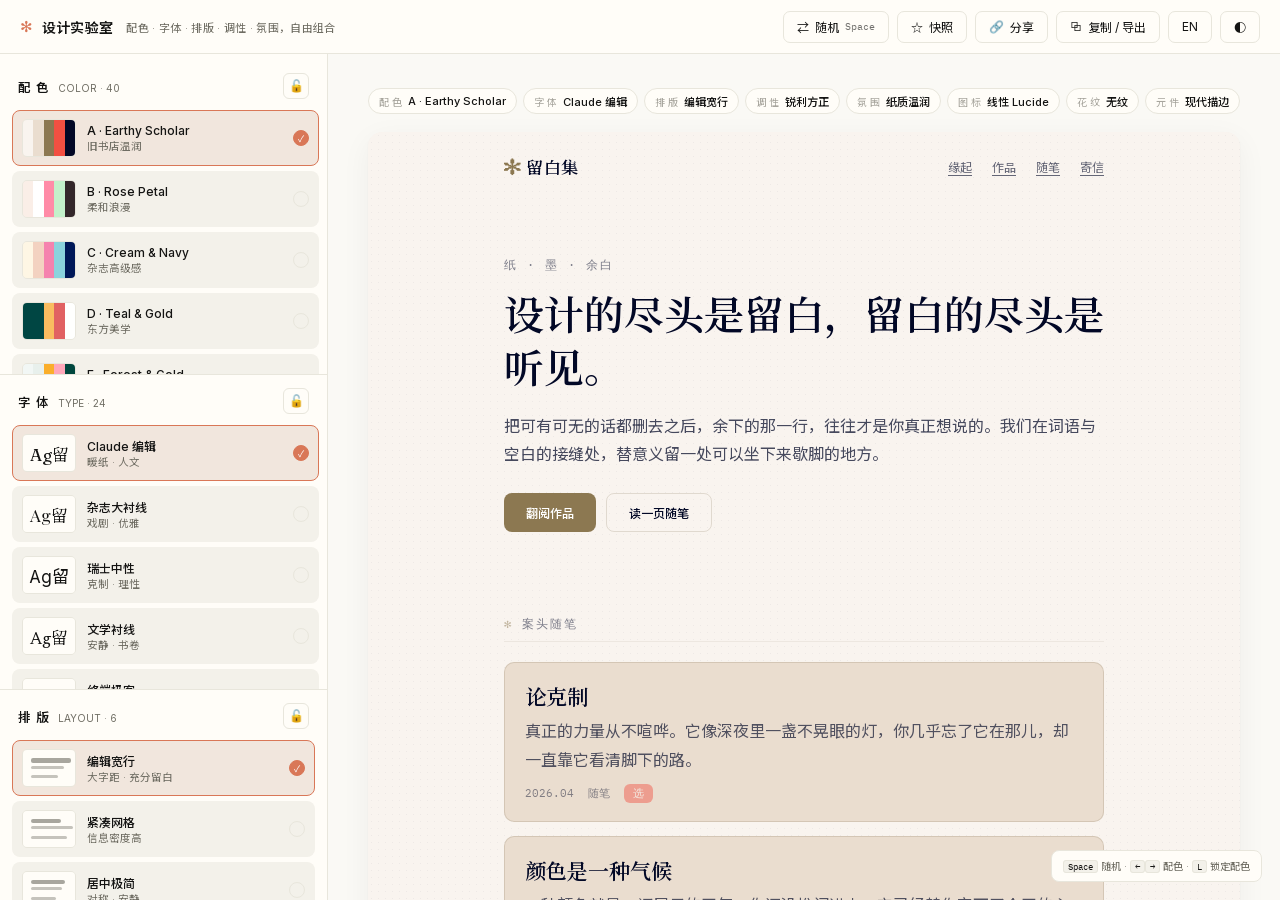
==== commit 0f3f2b13: "refine: rebuild 元件 presets from modern OSS component systems Replace the crude heavy white-border pr" ====
--- a/preview.html
+++ b/preview.html
@@ -179,32 +179,46 @@
 .stage[data-motif="dot"] .st-sectitle::before{content:"◦  ";color:var(--c-ac)}
 .stage[data-motif="rule"] .st-sectitle{border-bottom:1px solid var(--c-line)}
 
-/* ===== ELEMENTS (元件) component recipes ===== */
+/* ===== ELEMENTS (元件) — recipes from modern OSS component systems ===== */
+/* shadcn/ui: 1px low-contrast border, ~8px radius, no shadow, outlined 2nd btn */
+.stage[data-el="shadcn"] .st-b1{border-radius:8px}
+.stage[data-el="shadcn"] .st-b2{border-radius:8px;border:1px solid var(--c-line);color:var(--c-tx)}
+.stage[data-el="shadcn"] .st-art,.stage[data-el="shadcn"] .st-proj{border:1px solid var(--c-line);box-shadow:none;border-radius:10px}
+.stage[data-el="shadcn"] .st-art-tag{border-radius:6px}
+/* daisyUI soft: tinted translucent fills, no border */
+.stage[data-el="soft"] .st-b1{border-radius:8px;border:none}
+.stage[data-el="soft"] .st-b2{border-radius:8px;border:none;background:color-mix(in srgb,var(--c-ac) 14%,transparent);color:var(--c-ac)}
+.stage[data-el="soft"] .st-art,.stage[data-el="soft"] .st-proj{border:none;border-radius:14px;box-shadow:none}
+.stage[data-el="soft"] .st-art-tag{border-radius:999px;background:color-mix(in srgb,var(--c-ac2) 24%,transparent);color:var(--c-tx)}
+/* solid: filled, micro shadow, surface 2nd btn */
+.stage[data-el="solid"] .st-b1,.stage[data-el="solid"] .st-b2{border-radius:7px;box-shadow:0 1px 2px rgba(0,0,0,.07)}
+.stage[data-el="solid"] .st-b2{background:var(--c-card);border:1px solid var(--c-line);color:var(--c-tx)}
+.stage[data-el="solid"] .st-art,.stage[data-el="solid"] .st-proj{border:1px solid var(--c-line);border-radius:9px;box-shadow:0 1px 2px rgba(0,0,0,.05)}
+.stage[data-el="solid"] .st-art-tag{border-radius:5px}
+/* outline: prominent stroked buttons */
+.stage[data-el="outline"] .st-b1{background:transparent;color:var(--c-ac);border:1.5px solid var(--c-ac);border-radius:8px}
+.stage[data-el="outline"] .st-b2{border-radius:8px;border:1.5px solid var(--c-line);color:var(--c-tx2)}
+.stage[data-el="outline"] .st-art,.stage[data-el="outline"] .st-proj{border:1px solid var(--c-line);box-shadow:none;border-radius:8px}
+.stage[data-el="outline"] .st-art-tag{border-radius:4px;background:transparent;border:1px solid var(--c-line);color:var(--c-tx2)}
+/* pill: fully rounded, hairline cards */
 .stage[data-el="pill"] .st-b1,.stage[data-el="pill"] .st-b2{border-radius:999px}
+.stage[data-el="pill"] .st-b2{border:1px solid var(--c-line)}
+.stage[data-el="pill"] .st-art,.stage[data-el="pill"] .st-proj{border:1px solid var(--c-line);border-radius:16px;box-shadow:none}
 .stage[data-el="pill"] .st-art-tag{border-radius:999px}
-.stage[data-el="sticker"] .st-b1,.stage[data-el="sticker"] .st-b2{border-radius:6px;border:2px solid var(--c-tx);box-shadow:3px 3px 0 var(--c-tx)}
-.stage[data-el="sticker"] .st-art,.stage[data-el="sticker"] .st-proj{border:2px solid var(--c-tx);box-shadow:5px 5px 0 var(--c-line);border-radius:8px}
-.stage[data-el="sticker"] .st-art-tag{border-radius:999px}
-.stage[data-el="engineer"] .st-b1,.stage[data-el="engineer"] .st-b2{border-radius:0;border:1px solid var(--c-tx)}
-.stage[data-el="engineer"] .st-b1{background:transparent;color:var(--c-tx)}
-.stage[data-el="engineer"] .st-art,.stage[data-el="engineer"] .st-proj{border:1px solid var(--c-line);box-shadow:none;border-radius:0}
-.stage[data-el="engineer"] .st-art-tag{border-radius:0;background:transparent;border:1px solid var(--c-ac);color:var(--c-ac)}
-.stage[data-el="engineer"] .st-links span,.stage[data-el="engineer"] .st-foot span{text-decoration:underline;text-underline-offset:3px}
-.stage[data-el="editorial"] .st-b1{background:transparent;color:var(--c-ac);border:none;padding:6px 0;text-decoration:underline;text-underline-offset:5px;text-decoration-thickness:1.5px}
-.stage[data-el="editorial"] .st-b2{background:transparent;border:none;padding:6px 0 6px 18px;text-decoration:underline;text-underline-offset:5px}
-.stage[data-el="editorial"] .st-art,.stage[data-el="editorial"] .st-proj{border:none;box-shadow:none;border-radius:0;border-bottom:1px solid var(--c-line)}
-.stage[data-el="editorial"] .st-art-tag{background:transparent;color:var(--c-tx2);border:1px solid var(--c-line);letter-spacing:1px;text-transform:uppercase}
-.stage[data-el="soft"] .st-b1,.stage[data-el="soft"] .st-b2{border-radius:16px;border:none}
-.stage[data-el="soft"] .st-art,.stage[data-el="soft"] .st-proj{border:none;border-radius:18px;box-shadow:0 12px 32px rgba(0,0,0,.08)}
-.stage[data-el="soft"] .st-art-tag{border-radius:999px}
-.stage[data-el="brut"] .st-b1,.stage[data-el="brut"] .st-b2{border-radius:0;border:3px solid var(--c-tx);box-shadow:none;text-transform:uppercase;letter-spacing:1.5px}
-.stage[data-el="brut"] .st-art,.stage[data-el="brut"] .st-proj{border:3px solid var(--c-tx);box-shadow:none;border-radius:0}
-.stage[data-el="brut"] .st-art-tag{text-transform:uppercase;border-radius:0;background:transparent;border:2px solid var(--c-tx);color:var(--c-tx)}
-.stage[data-el="brut"] .st-links span,.stage[data-el="brut"] .st-foot span{text-decoration:underline;text-decoration-thickness:2px}
-.stage[data-el="tactile"] .st-b1{border-radius:8px;box-shadow:inset 0 -3px 0 rgba(0,0,0,.22)}
-.stage[data-el="tactile"] .st-b2{border-radius:8px}
-.stage[data-el="tactile"] .st-art,.stage[data-el="tactile"] .st-proj{border-radius:10px;box-shadow:inset 0 1px 0 rgba(255,255,255,.45),0 6px 18px rgba(0,0,0,.1)}
-.stage[data-el="tactile"] .st-art-tag{border-radius:6px}
+/* Pico: tiny radius, borderless, layered ultra-soft shadow */
+.stage[data-el="pico"] .st-b1,.stage[data-el="pico"] .st-b2{border-radius:4px;border:none}
+.stage[data-el="pico"] .st-art,.stage[data-el="pico"] .st-proj{border:none;border-radius:8px;box-shadow:0 .06rem .12rem rgba(99,99,110,.05),0 .22rem .45rem rgba(99,99,110,.05),0 .5rem 1rem rgba(99,99,110,.06)}
+.stage[data-el="pico"] .st-art-tag{border-radius:4px}
+/* elevated: borderless soft card shadow */
+.stage[data-el="elevated"] .st-b1,.stage[data-el="elevated"] .st-b2{border-radius:8px}
+.stage[data-el="elevated"] .st-b2{border:1px solid var(--c-line)}
+.stage[data-el="elevated"] .st-art,.stage[data-el="elevated"] .st-proj{border:none;border-radius:12px;box-shadow:0 6px 20px rgba(0,0,0,.10)}
+.stage[data-el="elevated"] .st-art-tag{border-radius:6px}
+/* flat: no border no shadow, ghost 2nd btn */
+.stage[data-el="flat"] .st-b1{border-radius:6px}
+.stage[data-el="flat"] .st-b2{border:none;background:transparent;color:var(--c-ac);border-radius:6px}
+.stage[data-el="flat"] .st-art,.stage[data-el="flat"] .st-proj{border:none;box-shadow:none;border-radius:8px}
+.stage[data-el="flat"] .st-art-tag{border-radius:4px;background:color-mix(in srgb,var(--c-ac) 16%,transparent);color:var(--c-tx)}
 
 /* ===== TOAST ===== */
 .toast{
@@ -782,14 +796,14 @@
 
 /* ===== 8) ELEMENTS — 元件 component recipes (data-el) ===== */
 const ELEMENTS=[
-  {id:'classic',n:'经典',nEn:'Classic',s:'标准件',sEn:'standard'},
-  {id:'pill',n:'胶囊',nEn:'Pill',s:'全圆角',sEn:'rounded pill'},
-  {id:'sticker',n:'贴纸',nEn:'Sticker',s:'硬投影边',sEn:'hard offset'},
-  {id:'engineer',n:'工程',nEn:'Engineer',s:'方正描边',sEn:'square ruled'},
-  {id:'editorial',n:'出版',nEn:'Editorial',s:'下划线条',sEn:'underline rules'},
-  {id:'soft',n:'柔雾',nEn:'Soft',s:'无边柔影',sEn:'borderless soft'},
-  {id:'brut',n:'粗野',nEn:'Brutalist',s:'粗边大写',sEn:'heavy caps'},
-  {id:'tactile',n:'拟物',nEn:'Tactile',s:'立体内影',sEn:'inset depth'},
+  {id:'shadcn',n:'现代描边',nEn:'shadcn/ui',s:'细线 · 克制',sEn:'hairline · clean'},
+  {id:'soft',n:'柔润',nEn:'Soft',s:'淡彩 · 无边',sEn:'tinted · soft'},
+  {id:'solid',n:'实底',nEn:'Solid',s:'填充 · 微影',sEn:'filled · subtle'},
+  {id:'outline',n:'描线',nEn:'Outline',s:'勾边按钮',sEn:'outlined'},
+  {id:'pill',n:'胶囊',nEn:'Pill',s:'全圆角',sEn:'rounded'},
+  {id:'pico',n:'极简',nEn:'Pico',s:'极简柔影',sEn:'minimal soft'},
+  {id:'elevated',n:'浮层',nEn:'Elevated',s:'卡片阴影',sEn:'card shadow'},
+  {id:'flat',n:'扁平',nEn:'Flat',s:'无边无影',sEn:'flat ghost'},
 ];
 
 const AXES=[
@@ -864,9 +878,9 @@
     return `<div class="ft" style="background-color:var(--ui-tx2);-webkit-mask:url(assets/patterns/${o.pat}) repeat;mask:url(assets/patterns/${o.pat}) repeat;opacity:.55"></div>`;
   }
   if(axis==='elements'){
-    const E=({classic:{br:'5px',bd:'1px solid transparent',sh:'none'},pill:{br:'999px',bd:'1px solid transparent',sh:'none'},sticker:{br:'4px',bd:'2px solid var(--ui-tx)',sh:'2px 2px 0 var(--ui-tx)'},engineer:{br:'0',bd:'1px solid var(--ui-tx2)',sh:'none'},editorial:{br:'0',bd:'none',sh:'none',u:1},soft:{br:'13px',bd:'none',sh:'0 4px 10px rgba(0,0,0,.16)'},brut:{br:'0',bd:'3px solid var(--ui-tx)',sh:'none'},tactile:{br:'7px',bd:'none',sh:'inset 0 -3px 0 rgba(0,0,0,.28)'}})[o.id]||{br:'5px',bd:'none',sh:'none'};
-    const btn=E.u?`width:30px;height:12px;color:var(--ui-ac);border-bottom:1.5px solid var(--ui-ac)`:`width:32px;height:13px;background:var(--ui-ac);border-radius:${E.br};box-shadow:${E.sh}`;
-    return `<div class="ft" style="flex-direction:column;gap:5px"><span style="${btn}"></span><span style="width:42px;height:11px;border:${E.bd};border-radius:${E.br==='999px'?'8px':E.br};background:transparent"></span></div>`;
+    const E=({shadcn:{br:'8px',bd:'1px solid var(--ui-line)',sh:'none'},soft:{br:'8px',bd:'none',sh:'none',sf:1},solid:{br:'7px',bd:'1px solid var(--ui-line)',sh:'0 1px 2px rgba(0,0,0,.08)'},outline:{br:'8px',bd:'1px solid var(--ui-line)',sh:'none',ol:1},pill:{br:'999px',bd:'1px solid var(--ui-line)',sh:'none'},pico:{br:'4px',bd:'none',sh:'0 2px 6px rgba(99,99,110,.12)'},elevated:{br:'12px',bd:'none',sh:'0 5px 14px rgba(0,0,0,.14)'},flat:{br:'6px',bd:'none',sh:'none'}})[o.id]||{br:'7px',bd:'none',sh:'none'};
+    const btn=E.ol?`width:32px;height:13px;background:transparent;border:1.5px solid var(--ui-ac);border-radius:${E.br}`:E.sf?`width:32px;height:13px;background:color-mix(in srgb,var(--ui-ac) 22%,transparent);border-radius:${E.br}`:`width:32px;height:13px;background:var(--ui-ac);border-radius:${E.br};box-shadow:${E.sh}`;
+    return `<div class="ft" style="flex-direction:column;gap:5px"><span style="${btn}"></span><span style="width:42px;height:11px;border:${E.bd};border-radius:${E.br==='999px'?'8px':E.br};box-shadow:${E.sh};background:transparent"></span></div>`;
   }
   // mood
   const bgmap={paper:'radial-gradient(currentColor .6px,transparent .6px)',scanline:'repeating-linear-gradient(0deg,currentColor 0 1px,transparent 1px 4px)',vignette:'radial-gradient(ellipse,transparent 40%,rgba(0,0,0,.4))',none:'none'};
